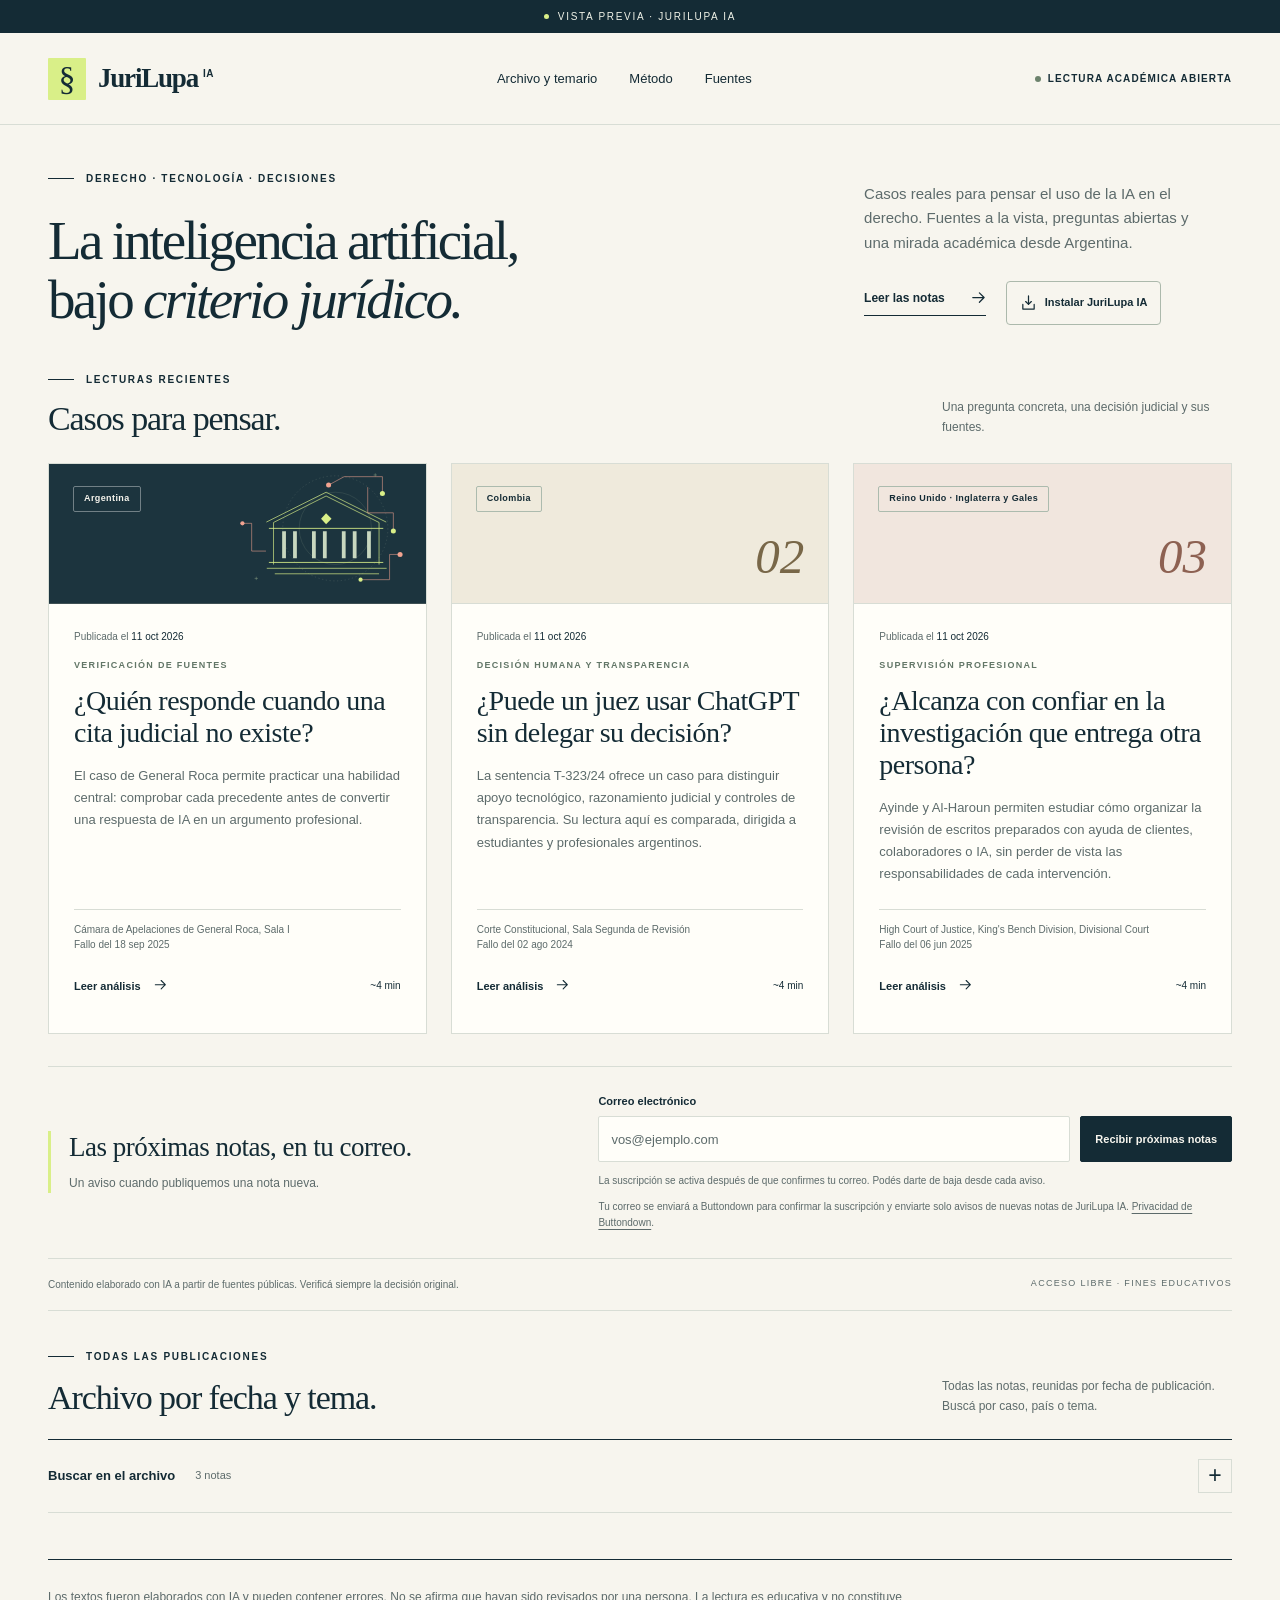
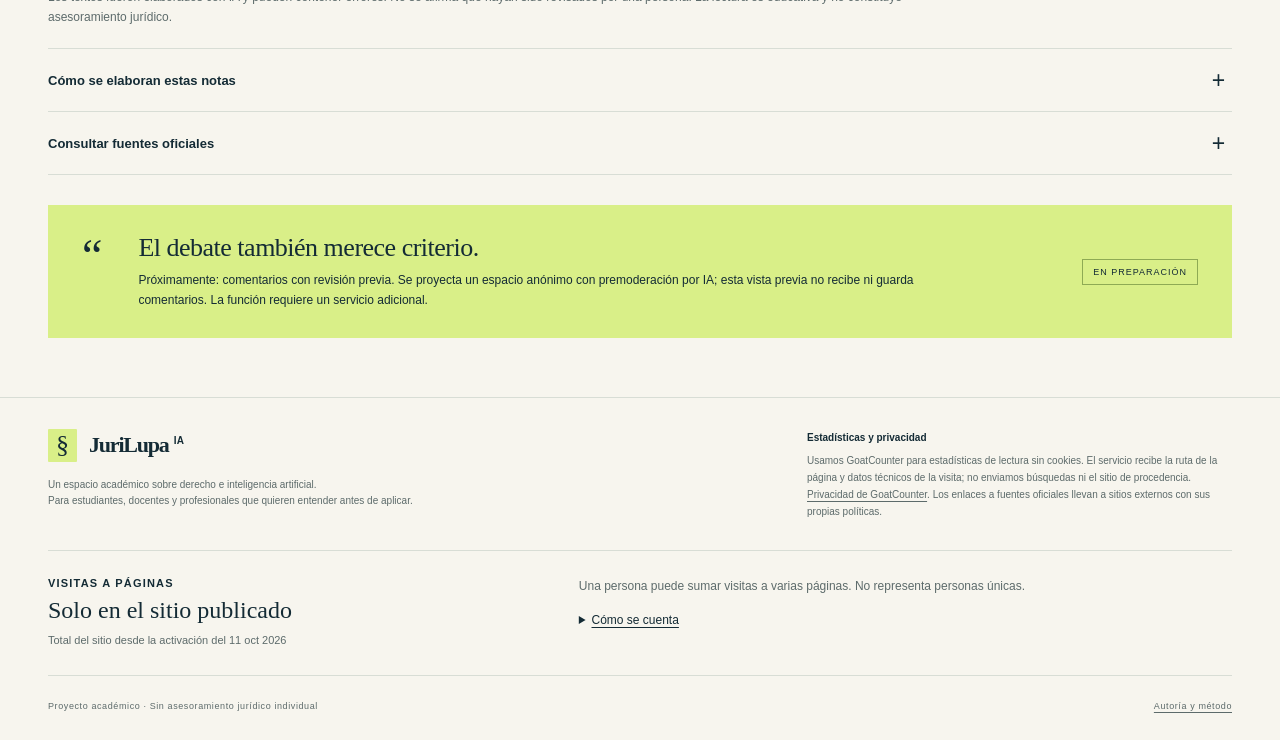
==== index.html @ 1e928bb7 "Publicar suscripción voluntaria a próximas notas" ====
<!doctype html><html lang="es-AR" data-mode="static" data-page-path="/jurilupa-ia/"><head><meta charset="utf-8"><meta name="viewport" content="width=device-width, initial-scale=1"><title>JuriLupa IA · Derecho e inteligencia artificial</title><meta name="description" content="Casos judiciales reales sobre inteligencia artificial, fuentes oficiales y análisis académico desde Argentina."><meta name="theme-color" content="#142b35"><meta name="color-scheme" content="only light"><meta name="referrer" content="no-referrer"><link rel="canonical" href="https://jurilupa-ia.github.io/jurilupa-ia/"><meta property="og:type" content="website"><meta property="og:title" content="JuriLupa IA · Derecho e inteligencia artificial"><meta property="og:description" content="Casos judiciales reales sobre inteligencia artificial, fuentes oficiales y análisis académico desde Argentina."><link rel="stylesheet" href="assets/styles.css"><link rel="manifest" href="manifest.webmanifest"><link rel="icon" href="assets/app-icon.svg" type="image/svg+xml"><link rel="apple-touch-icon" href="assets/apple-touch-icon.png"><meta name="apple-mobile-web-app-capable" content="yes"><meta name="mobile-web-app-capable" content="yes"><meta name="apple-mobile-web-app-title" content="JuriLupa IA"></head><body><a class="skip-link" href="#contenido">Saltar al contenido</a><div class="preview-banner"><span class="preview-dot"></span>Vista previa · JuriLupa IA</div><header class="site-header"><div class="wrap header-inner"><a class="brand" href="index.html" data-home="inicio" aria-label="JuriLupa IA, inicio"><span class="brand-mark" aria-hidden="true">§</span><span class="brand-name">JuriLupa<span>IA</span></span></a><nav class="main-nav" aria-label="Navegación principal"><a href="index.html#archivo" data-home="archivo">Archivo y temario</a><a href="index.html#metodo" data-home="metodo">Método</a><a class="desktop-nav" href="index.html#fuentes" data-home="fuentes">Fuentes</a></nav><div class="nav-note"><i></i>Lectura académica abierta</div></div></header><main id="home-view"><div class="wrap" id="inicio"><section class="hero" id="contenido"><div><div class="eyebrow">Derecho · Tecnología · Decisiones</div><h1>La inteligencia artificial,<br>bajo <em>criterio jurídico.</em></h1></div><div class="hero-description"><p>Casos reales para pensar el uso de la IA en el derecho. Fuentes a la vista, preguntas abiertas y una mirada académica desde Argentina.</p><div class="hero-actions"><a class="text-link" href="#lecturas" data-home="lecturas">Leer las notas <svg viewBox="0 0 18 18" fill="none" stroke="currentColor" stroke-width="1.3" stroke-linecap="round" stroke-linejoin="round" aria-hidden="true"><path d="M4 8h12m-5-5 5 5-5 5"/></svg></a><button class="install-button" type="button" data-install-control aria-controls="install-dialog" aria-haspopup="dialog" hidden><svg viewBox="0 0 18 18" fill="none" stroke="currentColor" stroke-width="1.3" stroke-linecap="round" stroke-linejoin="round" aria-hidden="true"><path d="M9 2v9m-3-3 3 3 3-3M3 11v5h12v-5"/></svg><span>Instalar JuriLupa IA</span></button></div></div></section><section class="latest-readings" id="lecturas" aria-labelledby="latest-title"><div class="section-heading"><div><div class="eyebrow">Lecturas recientes</div><h2 id="latest-title">Casos para pensar.</h2></div><p>Una pregunta concreta, una decisión judicial y sus fuentes.</p></div><div class="reading-grid"><article class="reading-card" data-published="2026-10-11" data-order="0" data-country="Argentina" data-topic="Verificación de fuentes"><div class="card-top illustrated"><span class="badge">Argentina</span><span class="card-illustration" aria-hidden="true"><svg class="art-svg" viewBox="0 0 440 330" fill="none" aria-hidden="true"><circle cx="241" cy="154" r="125" stroke="#586a67" stroke-dasharray="3 6"/><circle cx="241" cy="154" r="86" stroke="#697d72" stroke-width=".6"/><path d="M94 240V140l125-63 126 63v100" stroke="#d9ef88" stroke-width="1.6"/><path d="m77 139 142-71 143 71M78 249h285M97 262h248" stroke="#d9ef88" stroke-width="1.6"/><path d="M119 161v64m26-64v64m45-64v64m26-64v64m45-64v64m26-64v64m34-64v64" stroke="#c8d7bf" stroke-width="9"/><path d="M83 154h272M83 235h272" stroke="#d9ef88" stroke-width="2"/><path d="m225 51 37-20h91v40m-52 205h69v-60h25M76 208H42v-66H20m298-86v61h61v43" stroke="#f2a390" stroke-width="1.3"/><circle cx="225" cy="51" r="6" fill="#f2a390"/><circle cx="353" cy="71" r="6" fill="#d9ef88"/><circle cx="395" cy="216" r="6" fill="#f2a390"/><circle cx="301" cy="276" r="5" fill="#d9ef88"/><circle cx="20" cy="142" r="5" fill="#f2a390"/><circle cx="379" cy="160" r="6" fill="#d9ef88"/><path d="m207 131 12-13 13 13-13 13-12-13Z" fill="#d9ef88"/><path d="M332 27h8m-4-4v8M49 273h8m-4-4v8" stroke="#92a689"/></svg></span></div><div class="card-content"><p class="publication-date">Publicada el <time datetime="2026-10-11">11 oct 2026</time></p><p class="case-topic">Verificación de fuentes</p><h3><a href="articulos/citas-inexistentes-general-roca.html" data-article="citas-inexistentes-general-roca">¿Quién responde cuando una cita judicial no existe?</a></h3><p class="case-summary">El caso de General Roca permite practicar una habilidad central: comprobar cada precedente antes de convertir una respuesta de IA en un argumento profesional.</p><div class="case-court">Cámara de Apelaciones de General Roca, Sala I<br>Fallo del <time datetime="2025-09-18">18 sep 2025</time></div><div class="card-bottom"><a href="articulos/citas-inexistentes-general-roca.html" data-article="citas-inexistentes-general-roca" aria-label="Leer análisis: ¿Quién responde cuando una cita judicial no existe?">Leer análisis <svg viewBox="0 0 18 18" fill="none" stroke="currentColor" stroke-width="1.3" stroke-linecap="round" stroke-linejoin="round" aria-hidden="true"><path d="M4 8h12m-5-5 5 5-5 5"/></svg></a><span>~4 min</span></div></div></article><article class="reading-card" data-published="2026-10-11" data-order="1" data-country="Colombia" data-topic="Decisión humana y transparencia"><div class="card-top"><span class="badge">Colombia</span><span class="case-number" aria-hidden="true">02</span></div><div class="card-content"><p class="publication-date">Publicada el <time datetime="2026-10-11">11 oct 2026</time></p><p class="case-topic">Decisión humana y transparencia</p><h3><a href="articulos/chatgpt-razonamiento-judicial-t323.html" data-article="chatgpt-razonamiento-judicial-t323">¿Puede un juez usar ChatGPT sin delegar su decisión?</a></h3><p class="case-summary">La sentencia T-323/24 ofrece un caso para distinguir apoyo tecnológico, razonamiento judicial y controles de transparencia. Su lectura aquí es comparada, dirigida a estudiantes y profesionales argentinos.</p><div class="case-court">Corte Constitucional, Sala Segunda de Revisión<br>Fallo del <time datetime="2024-08-02">02 ago 2024</time></div><div class="card-bottom"><a href="articulos/chatgpt-razonamiento-judicial-t323.html" data-article="chatgpt-razonamiento-judicial-t323" aria-label="Leer análisis: ¿Puede un juez usar ChatGPT sin delegar su decisión?">Leer análisis <svg viewBox="0 0 18 18" fill="none" stroke="currentColor" stroke-width="1.3" stroke-linecap="round" stroke-linejoin="round" aria-hidden="true"><path d="M4 8h12m-5-5 5 5-5 5"/></svg></a><span>~4 min</span></div></div></article><article class="reading-card" data-published="2026-10-11" data-order="2" data-country="Reino Unido · Inglaterra y Gales" data-topic="Supervisión profesional"><div class="card-top"><span class="badge">Reino Unido · Inglaterra y Gales</span><span class="case-number" aria-hidden="true">03</span></div><div class="card-content"><p class="publication-date">Publicada el <time datetime="2026-10-11">11 oct 2026</time></p><p class="case-topic">Supervisión profesional</p><h3><a href="articulos/supervision-profesional-ayinde-al-haroun.html" data-article="supervision-profesional-ayinde-al-haroun">¿Alcanza con confiar en la investigación que entrega otra persona?</a></h3><p class="case-summary">Ayinde y Al-Haroun permiten estudiar cómo organizar la revisión de escritos preparados con ayuda de clientes, colaboradores o IA, sin perder de vista las responsabilidades de cada intervención.</p><div class="case-court">High Court of Justice, King&#x27;s Bench Division, Divisional Court<br>Fallo del <time datetime="2025-06-06">06 jun 2025</time></div><div class="card-bottom"><a href="articulos/supervision-profesional-ayinde-al-haroun.html" data-article="supervision-profesional-ayinde-al-haroun" aria-label="Leer análisis: ¿Alcanza con confiar en la investigación que entrega otra persona?">Leer análisis <svg viewBox="0 0 18 18" fill="none" stroke="currentColor" stroke-width="1.3" stroke-linecap="round" stroke-linejoin="round" aria-hidden="true"><path d="M4 8h12m-5-5 5 5-5 5"/></svg></a><span>~4 min</span></div></div></article></div></section><section class="subscription-note" id="novedades" aria-labelledby="subscription-title"><div class="subscription-copy"><h2 id="subscription-title">Las próximas notas, en tu correo.</h2><p>Un aviso cuando publiquemos una nota nueva.</p></div><div class="subscription-entry"><form action="https://buttondown.com/api/emails/embed-subscribe/jurilupaia" method="post" class="subscription-controls embeddable-buttondown-form" aria-labelledby="subscription-title"><div class="subscription-field"><label for="subscription-email">Correo electrónico</label><input id="subscription-email" type="email" name="email" inputmode="email" autocomplete="email" autocapitalize="none" spellcheck="false" placeholder="vos@ejemplo.com" aria-describedby="subscription-help subscription-privacy" required></div><button type="submit">Recibir próximas notas</button></form><p class="subscription-help" id="subscription-help">La suscripción se activa después de que confirmes tu correo. Podés darte de baja desde cada aviso.</p><p class="subscription-privacy" id="subscription-privacy">Tu correo se enviará a Buttondown para confirmar la suscripción y enviarte solo avisos de nuevas notas de JuriLupa IA. <a href="https://buttondown.com/legal/privacy" target="_blank" rel="noopener noreferrer">Privacidad de Buttondown</a>.</p></div></section><div class="editorial-line"><span>Contenido elaborado con IA a partir de fuentes públicas. Verificá siempre la decisión original.</span><span class="tiny-caps">Acceso libre · Fines educativos</span></div><section class="archive" id="archivo" aria-labelledby="archive-title"><div class="section-heading"><div><div class="eyebrow">Todas las publicaciones</div><h2 id="archive-title">Archivo por fecha y tema.</h2></div><p>Todas las notas, reunidas por fecha de publicación. Buscá por caso, país o tema.</p></div><details class="archive-disclosure" id="archive-disclosure"><summary><span class="archive-summary-label"><span class="when-closed">Buscar en el archivo</span><span class="when-open">Cerrar el archivo</span><span class="archive-summary-count">3 notas</span></span><span class="archive-toggle" aria-hidden="true">+</span></summary><div class="archive-content"><p class="archive-note">Las notas se agrupan por fecha de publicación. La fecha de cada fallo se indica por separado.</p><div class="search-tools" hidden><div class="search-panel"><svg viewBox="0 0 18 18" fill="none" stroke="currentColor" stroke-width="1.3" stroke-linecap="round" stroke-linejoin="round" aria-hidden="true"><path d="m13 13 4 4M14 8a6 6 0 1 1-12 0 6 6 0 0 1 12 0"/></svg><label class="sr-only" for="case-search">Buscar por caso, tribunal o concepto</label><input id="case-search" type="search" placeholder="Buscar por caso, tribunal o concepto…" autocomplete="off"><button id="clear-search" class="clear-search" type="button" aria-label="Borrar búsqueda" hidden>×</button></div><div class="filters"><div class="country-filters" role="group" aria-label="Filtrar por país"><button class="filter-button" data-country="all" type="button" aria-pressed="true">Todos</button><button class="filter-button" type="button" data-country="Argentina" aria-pressed="false">Argentina</button><button class="filter-button" type="button" data-country="Colombia" aria-pressed="false">Colombia</button><button class="filter-button" type="button" data-country="Reino Unido · Inglaterra y Gales" aria-pressed="false">Reino Unido</button></div><div class="archive-selects"><label class="topic-filter" for="topic-select">Tema<select id="topic-select"><option value="">Todos los temas</option><option value="Verificación de fuentes">Verificación de fuentes</option><option value="Decisión humana y transparencia">Decisión humana y transparencia</option><option value="Supervisión profesional">Supervisión profesional</option></select></label><label class="topic-filter" for="month-select">Publicadas en<select id="month-select"><option value="">Todos los meses</option><option value="2026-10">Octubre de 2026</option></select></label><label class="topic-filter" for="sort-select">Orden<select id="sort-select"><option value="desc">Más recientes primero</option><option value="asc">Más antiguas primero</option></select></label></div></div></div><noscript><p class="no-js-note">Los filtros necesitan JavaScript. Podés recorrer todas las notas por mes y abrirlas desde sus enlaces.</p></noscript><div class="archive-results"><p class="results-meta" id="results-count" role="status" aria-live="polite" aria-atomic="true">3 notas disponibles</p><button id="clear-filters" class="clear-filters" type="button" hidden>Quitar filtros</button></div><div id="archive-months"><section class="archive-month" id="archivo-2026-10" data-month="2026-10" aria-labelledby="month-2026-10"><div class="archive-month-heading"><h3 id="month-2026-10"><time datetime="2026-10">Octubre de 2026</time></h3><span class="month-count">3 notas</span></div><div class="article-grid"><article class="case-card" data-published="2026-10-11" data-order="0" data-country="Argentina" data-topic="Verificación de fuentes" data-search="¿Quién responde cuando una cita judicial no existe? Argentina Cámara de Apelaciones de General Roca, Sala I Verificación de fuentes El caso de General Roca permite practicar una habilidad central: comprobar cada precedente antes de convertir una respuesta de IA en un argumento profesional. En un litigio de consumo, la Cámara de General Roca detectó 26 precedentes inexistentes. Consideró probable, sin acreditarlo, el uso de IA. No aplicó sanción disciplinaria formal: formuló un llamado de atención, ofició al Colegio y excluyó honorarios por tareas inoficiosas. La enseñanza práctica es verificar existencia, contenido y pertinencia de cada cita. Ni la apariencia profesional del texto ni su origen tecnológico sustituyen ese control. En M.J.L. c/ Peugeot Citroën Argentina S.A. y otra, un litigio de consumo por un automóvil, la Sala I de General Roca detectó 26 precedentes inexistentes: seis en un escrito de una codemandada y veinte en presentaciones de la actora. El tribunal requirió sus fuentes. Consideró muy probable el uso de IA, sin tenerlo por acreditado. La cuestión relevante era la responsabilidad por presentar respaldo jurisprudencial que no podía verificarse. La Cámara destacó el deber profesional de cotejar las fuentes. Expresó que no aplicaría sanciones en esa instancia, pero formuló un severo llamado de atención y ordenó oficiar al Colegio de Abogados. Además, declaró inoficiosas las tareas de ambos letrados en la alzada y no les atribuyó honorarios por ellas. Conviene distinguir esta consecuencia económica de una sanción disciplinaria formal. El fallo tampoco demuestra que cualquier error de cita provenga de IA. Propuesta didáctica: imaginemos una ficha dividida en existencia, fidelidad y pertinencia. En la primera casilla guardamos la identificación y el documento original. En la segunda anotamos el pasaje preciso que respalda nuestra afirmación. En la tercera explicamos por qué esa regla puede trasladarse a los hechos que analizamos. Una marca positiva en una casilla no completa las demás. La existencia requiere encontrar la resolución, no solamente otra página que repita su nombre. La fidelidad exige leer alrededor del fragmento seleccionado: puede tratarse del argumento de una parte, de una postura rechazada o de un voto minoritario. La pertinencia pide comparar hechos, normas, competencia y alcance. Este método también sirve cuando la referencia llegó por correo, una clase o una base de apuntes. 1. Separá investigación y redacción. Prepará primero una lista de proposiciones que necesitás sostener. Por ejemplo: qué requisito legal está discutido, qué hecho lo acredita y qué consecuencia pretendés. Buscá materiales para esas preguntas; evitá acumular citas que solo aporten apariencia de autoridad. 2. Abrí cada fuente primaria. Registrá tribunal, sala, fecha, expediente y dirección de consulta. Conservá una copia cuando sea posible y esté permitido. Si el enlace está caído, buscá otra publicación institucional o solicitá acceso por una vía apropiada. Una búsqueda fallida no prueba por sí sola la inexistencia, pero deja la referencia pendiente. 3. Redactá una ficha breve con tus propias palabras. Identificá hechos relevantes, cuestión, decisión y razón decisiva. Después agregá el fragmento que realmente vas a utilizar, indicando su ubicación. Cuando uses comillas, compará palabra por palabra con el original y señalá cualquier omisión que pueda alterar el sentido. 4. Controlá el argumento completo. Preguntate qué cambia si retirás esa cita. Si la conclusión queda sin apoyo, necesitás más investigación. Si la regla sigue sostenida por otras fuentes verificadas, simplificá. Antes de firmar, revisá también nombres, fechas, normas y referencias cruzadas incorporadas durante las sucesivas versiones. 5. Dejá constancia del control. Una carpeta compartida y una lista sencilla pueden ser suficientes: afirmación, fuente, pasaje, persona que revisa y fecha. El objetivo es que otra persona pueda reconstruir el recorrido sin repetir toda la búsqueda. Reservá tiempo para esta tarea desde el comienzo, especialmente cuando exista un vencimiento cercano. Supuesto ficticio: recibís un borrador con tres fallos. El primero existe y sostiene la regla invocada; el segundo existe, pero resuelve otra cuestión; el tercero solo aparece en la respuesta de un chatbot. Tenés veinte minutos para preparar una devolución. Clasificá cada referencia y escribí qué comprobación falta. Respuesta orientativa: conservá provisionalmente el primero, justificando su pertinencia; reemplazá o reformulá el segundo después de leerlo; retirá del borrador final el tercero mientras no pueda corroborarse. Pedirle al mismo chatbot que confirme su respuesta no cierra la verificación. Fuente primaria: sentencia del 18 de septiembre de 2025, expediente RO-12819-C-0000, considerandos VIII y IX y parte resolutiva, publicada en PUMA del Poder Judicial de Río Negro. Este comentario estudia ese pronunciamiento; no informa sobre eventuales actuaciones posteriores. Texto elaborado con inteligencia artificial para un prototipo educativo de JuriLupa IA. No se afirma revisión humana. Las propuestas de trabajo y el ejercicio son elaboración didáctica, no instrucciones del tribunal. Antes de utilizarlo profesionalmente, revisá las fuentes y el derecho aplicable. No constituye asesoramiento jurídico."><div class="card-top"><span class="badge">Argentina</span><span class="case-number" aria-hidden="true">01</span></div><div class="card-content"><p class="publication-date">Publicada el <time datetime="2026-10-11">11 oct 2026</time></p><p class="case-topic">Verificación de fuentes</p><h4><a href="articulos/citas-inexistentes-general-roca.html" data-article="citas-inexistentes-general-roca">¿Quién responde cuando una cita judicial no existe?</a></h4><p class="case-summary">El caso de General Roca permite practicar una habilidad central: comprobar cada precedente antes de convertir una respuesta de IA en un argumento profesional.</p><div class="case-court">Cámara de Apelaciones de General Roca, Sala I<br>Fallo del <time datetime="2025-09-18">18 sep 2025</time></div><div class="card-bottom"><a href="articulos/citas-inexistentes-general-roca.html" data-article="citas-inexistentes-general-roca" aria-label="Leer análisis: ¿Quién responde cuando una cita judicial no existe?">Leer análisis <svg viewBox="0 0 18 18" fill="none" stroke="currentColor" stroke-width="1.3" stroke-linecap="round" stroke-linejoin="round" aria-hidden="true"><path d="M4 8h12m-5-5 5 5-5 5"/></svg></a><span>~4 min</span></div></div></article><article class="case-card" data-published="2026-10-11" data-order="1" data-country="Colombia" data-topic="Decisión humana y transparencia" data-search="¿Puede un juez usar ChatGPT sin delegar su decisión? Colombia Corte Constitucional, Sala Segunda de Revisión Decisión humana y transparencia La sentencia T-323/24 ofrece un caso para distinguir apoyo tecnológico, razonamiento judicial y controles de transparencia. Su lectura aquí es comparada, dirigida a estudiantes y profesionales argentinos. La Corte Constitucional colombiana examinó una sentencia que incorporaba respuestas de ChatGPT. No encontró sustitución del razonamiento humano: el juez había analizado y decidido previamente, sin cargar datos personales o sensibles del caso. Señaló, sin embargo, déficits de transparencia y responsabilidad y fijó pautas de uso. La lección es delimitar y documentar la asistencia. La T-323/24 no habilita cualquier uso ni vincula directamente a los tribunales argentinos. En una tutela sobre acceso a servicios de salud, un juez colombiano incorporó preguntas y respuestas de ChatGPT en su sentencia. La Corte Constitucional examinó si ese uso afectaba el debido proceso y la garantía del juez natural. Constató que el funcionario había desarrollado antes el análisis jurídico y adoptado la decisión, y que no ingresó datos personales o sensibles del caso en la herramienta. La T-323/24 no encontró sustitución del razonamiento humano ni invalidez por ese uso de IA. Sin embargo, advirtió cumplimiento incompleto de transparencia y responsabilidad. Estableció pautas de control humano, verificación y privacidad, y ordenó elaborar lineamientos y capacitar. La validez de aquella decisión no equivale a aprobar cualquier utilización futura. Se trata de jurisprudencia colombiana: no es una regla directamente vinculante para los tribunales argentinos. Propuesta didáctica: clasificá las tareas antes de valorar la herramienta. Una actividad editorial puede consistir en detectar repeticiones o proponer títulos. Una actividad de investigación puede sugerir términos de búsqueda. Una actividad decisoria comprende seleccionar los hechos relevantes, valorar argumentos y justificar una solución. La etiqueta comercial del producto explica poco si no conocemos la tarea concreta. Para una clase o una oficina, resulta útil comparar dos versiones de un mismo documento. ¿Qué afirmaciones estaban presentes antes de la asistencia? ¿Cuáles fueron agregadas? ¿Cambió el grado de certeza? ¿Una posibilidad se volvió una conclusión? Esta comparación permite descubrir alteraciones sustantivas ocultas bajo una mejora de estilo. Una frase más clara también puede ser menos exacta. 1. Definí la tarea por escrito. Indicá el resultado esperado y qué partes quedan fuera. Un encargo acotado sería señalar términos ambiguos en un texto previamente preparado. Un encargo abierto, como resolver todo el expediente, dificulta saber qué razonamiento pertenece a la persona y qué apareció por sugerencia del sistema. La delimitación permite evaluar el resultado contra un objetivo concreto. 2. Prepará una versión segura del material. Trabajá, cuando alcance, con ejemplos ficticios o fragmentos públicos. Revisá nombres, identificadores, detalles de salud y combinaciones que puedan individualizar a alguien. Cambiar un nombre no garantiza anonimato. Antes de cargar documentación real, evaluá autorizaciones, confidencialidad, condiciones del servicio y reglas institucionales aplicables; si falta claridad, suspendé esa carga. 3. Conservá el razonamiento propio. Elaborá un esquema con problema, hechos, fuentes, alternativas y conclusión provisional. Después compará cualquier sugerencia con ese esquema. Una contradicción puede ser valiosa como pregunta de investigación, pero requiere comprobación independiente. No la resuelvas por la seguridad con la que la herramienta formula su respuesta. 4. Revisá cada cambio sustantivo. Confirmá que una simplificación no haya suprimido una excepción, confundido una carga procesal o convertido una inferencia en hecho probado. Marcá las propuestas aceptadas y las rechazadas. Cuando aparezca una fuente nueva, localizá su texto original antes de utilizarla como respaldo del argumento. 5. Diseñá una constancia comprensible. Para un ejercicio académico, registrá herramienta, fecha, propósito, tipo de datos y controles realizados. Explicá qué partes recibieron asistencia. En una actuación profesional, adaptá esa documentación a las exigencias y canales correspondientes, sin incorporar conversaciones completas si exponen información reservada. Transparencia y prudencia informativa deben pensarse juntas. Supuesto ficticio: tu borrador dice que un documento podría respaldar una hipótesis si se confirma su autenticidad. Una herramienta lo reescribe afirmando que el documento demuestra esa hipótesis. ¿Es una mejora editorial? Identificá las dos modificaciones y prepará una devolución de tres líneas. Respuesta orientativa: desapareció la condición de autenticidad y aumentó el grado de certeza. Restaurá ambas precisiones. Luego explicá qué verificación permitiría, eventualmente, modificar la conclusión. Para comparar trabajos en clase, pedí que cada grupo justifique el cambio con el material disponible, sin acudir a la supuesta autoridad del sistema. Fuente primaria: Corte Constitucional de Colombia, sentencia T-323/24, 2 de agosto de 2024; fundamentos 347 a 376 y resolutivos cuarto a sexto, en la Relatoría oficial. La actividad propuesta es una lectura comparada, no una descripción de la regulación argentina vigente. Texto elaborado con inteligencia artificial para un prototipo educativo de JuriLupa IA. No se afirma revisión humana. Las propuestas de trabajo y el ejercicio son elaboración didáctica, no instrucciones del tribunal. Antes de utilizarlo profesionalmente, revisá las fuentes y el derecho aplicable. No constituye asesoramiento jurídico."><div class="card-top"><span class="badge">Colombia</span><span class="case-number" aria-hidden="true">02</span></div><div class="card-content"><p class="publication-date">Publicada el <time datetime="2026-10-11">11 oct 2026</time></p><p class="case-topic">Decisión humana y transparencia</p><h4><a href="articulos/chatgpt-razonamiento-judicial-t323.html" data-article="chatgpt-razonamiento-judicial-t323">¿Puede un juez usar ChatGPT sin delegar su decisión?</a></h4><p class="case-summary">La sentencia T-323/24 ofrece un caso para distinguir apoyo tecnológico, razonamiento judicial y controles de transparencia. Su lectura aquí es comparada, dirigida a estudiantes y profesionales argentinos.</p><div class="case-court">Corte Constitucional, Sala Segunda de Revisión<br>Fallo del <time datetime="2024-08-02">02 ago 2024</time></div><div class="card-bottom"><a href="articulos/chatgpt-razonamiento-judicial-t323.html" data-article="chatgpt-razonamiento-judicial-t323" aria-label="Leer análisis: ¿Puede un juez usar ChatGPT sin delegar su decisión?">Leer análisis <svg viewBox="0 0 18 18" fill="none" stroke="currentColor" stroke-width="1.3" stroke-linecap="round" stroke-linejoin="round" aria-hidden="true"><path d="M4 8h12m-5-5 5 5-5 5"/></svg></a><span>~4 min</span></div></div></article><article class="case-card" data-published="2026-10-11" data-order="2" data-country="Reino Unido · Inglaterra y Gales" data-topic="Supervisión profesional" data-search="¿Alcanza con confiar en la investigación que entrega otra persona? Reino Unido · Inglaterra y Gales High Court of Justice, King&#x27;s Bench Division, Divisional Court Supervisión profesional Ayinde y Al-Haroun permiten estudiar cómo organizar la revisión de escritos preparados con ayuda de clientes, colaboradores o IA, sin perder de vista las responsabilidades de cada intervención. La High Court examinó dos asuntos con citas judiciales falsas y dispuso derivaciones profesionales, sin condenar por contempt. En Ayinde consideró alcanzado el umbral para iniciar ese procedimiento, pero no lo inició; en Al-Haroun no lo consideró satisfecho respecto del solicitor. La lección práctica es verificar también la investigación recibida de clientes o colaboradores. Estas consecuencias pertenecen a Inglaterra y Gales y no se trasladan automáticamente a Argentina. La High Court examinó conjuntamente dos asuntos con citas judiciales falsas. En Al-Haroun, parte del material provenía de investigación del cliente. En Ayinde, la explicación del origen de las referencias fue controvertida. El problema era cómo habían llegado esos materiales al tribunal y qué responsabilidad correspondía a los profesionales que intervinieron. La sentencia analizó la falta de comprobación y la supervisión del trabajo. El pronunciamiento del 6 de junio de 2025 dispuso derivaciones a organismos profesionales. No condenó por contempt of court. En Ayinde consideró alcanzado el umbral para iniciar ese procedimiento, pero decidió no hacerlo; en Al-Haroun no lo consideró satisfecho respecto del solicitor. Destacó que confiar en la investigación del cliente no releva al profesional de verificarla. Estas respuestas pertenecen al derecho de Inglaterra y Gales y no se trasladan automáticamente a Argentina. Propuesta didáctica: imaginemos que una persona corrige estilo, otra revisa estrategia y una tercera firma. Si todas creen que alguien más controló las citas, el documento puede circular sin esa comprobación. Decir que un texto fue revisado no explica qué se revisó. Conviene nombrar la tarea: fidelidad de transcripciones, vigencia normativa, consistencia fáctica o adecuación del pedido. También ayuda separar confianza interpersonal y evidencia documental. Un colaborador responsable puede recibir información defectuosa; un cliente puede aportar una pista útil que requiera investigación adicional. Pedir el documento original y su pasaje relevante permite trabajar mejor con ambos. La procedencia de una sugerencia orienta las preguntas, pero no reemplaza el examen de su contenido. 1. Recibí el material con contexto. Preguntá qué problema pretende resolver, de dónde provienen las referencias y qué verificaciones se hicieron. Identificá si contiene transcripciones, resúmenes propios o texto generado. La respuesta sirve para organizar la revisión; no debe usarse como un certificado automático de exactitud ni como una acusación anticipada. 2. Asigná un responsable por control. Para cada afirmación jurídica relevante, alguien debe abrir la fuente, ubicar el pasaje y explicar su relación con el argumento. La persona que revisa estrategia puede ser otra, pero necesita ver el estado de esas comprobaciones. Una lista breve evita que las tareas menos visibles queden entre dos roles. 3. Separá pendientes y verificados. Conservá las referencias aún no corroboradas en un espacio de investigación, fuera del texto listo para presentar. Si faltan documentos, buscá acceso o reformulá el argumento con materiales comprobables. No completes de memoria fechas, salas o números de expediente para que la referencia parezca terminada. 4. Hacé un control final sobre la versión real. La copia revisada y la que se envía pueden ser distintas. Compará los cambios posteriores y verificá que no reaparezcan fragmentos descartados. Es útil guardar una versión cerrada junto con su lista de fuentes, dejando claro qué modificaciones exigirían una nueva revisión. 5. Si aparece un error, evaluá todo su alcance. Identificá qué afirmaciones dependen de él y qué otros textos reutilizan el mismo material. Prepará una explicación precisa y una propuesta de corrección para quien deba decidir los pasos procesales. Evitá sustituir rápidamente una cita por otra solo porque conduce a una conclusión parecida: también debe comprobarse. Supuesto ficticio: una estudiante prepara un borrador, un cliente agrega dos precedentes y una abogada lo revisa antes de un vencimiento. Diseñá una lista de cinco casillas que permita decidir si está listo. No alcanza con escribir quién redactó o quién leyó. Respuesta orientativa: verificá identificación de cada fuente, lectura del pasaje pertinente, correspondencia con los hechos, control de la versión final y registro de pendientes. Después indicá quién puede resolver cada duda. Si una fuente importante sigue sin corroborarse, explicitá qué parte del argumento deberá retirarse, sustituirse o investigarse antes de la presentación. Fuente primaria: Ayinde v London Borough of Haringey y Al-Haroun v Qatar National Bank, [2025] EWHC 1383 (Admin), 6 de junio de 2025, especialmente párrafos 63 a 82, PDF oficial de Judiciary UK. No se informa aquí sobre decisiones disciplinarias posteriores. Texto elaborado con inteligencia artificial para un prototipo educativo de JuriLupa IA. No se afirma revisión humana. Las propuestas de trabajo y el ejercicio son elaboración didáctica, no instrucciones del tribunal. Antes de utilizarlo profesionalmente, revisá las fuentes y el derecho aplicable. No constituye asesoramiento jurídico."><div class="card-top"><span class="badge">Reino Unido · Inglaterra y Gales</span><span class="case-number" aria-hidden="true">03</span></div><div class="card-content"><p class="publication-date">Publicada el <time datetime="2026-10-11">11 oct 2026</time></p><p class="case-topic">Supervisión profesional</p><h4><a href="articulos/supervision-profesional-ayinde-al-haroun.html" data-article="supervision-profesional-ayinde-al-haroun">¿Alcanza con confiar en la investigación que entrega otra persona?</a></h4><p class="case-summary">Ayinde y Al-Haroun permiten estudiar cómo organizar la revisión de escritos preparados con ayuda de clientes, colaboradores o IA, sin perder de vista las responsabilidades de cada intervención.</p><div class="case-court">High Court of Justice, King&#x27;s Bench Division, Divisional Court<br>Fallo del <time datetime="2025-06-06">06 jun 2025</time></div><div class="card-bottom"><a href="articulos/supervision-profesional-ayinde-al-haroun.html" data-article="supervision-profesional-ayinde-al-haroun" aria-label="Leer análisis: ¿Alcanza con confiar en la investigación que entrega otra persona?">Leer análisis <svg viewBox="0 0 18 18" fill="none" stroke="currentColor" stroke-width="1.3" stroke-linecap="round" stroke-linejoin="round" aria-hidden="true"><path d="M4 8h12m-5-5 5 5-5 5"/></svg></a><span>~4 min</span></div></div></article></div></section></div><div class="empty-state" id="empty-results" hidden><h3>No encontramos esa lectura.</h3><p>Probá con otro concepto o quitá algún filtro.</p><button id="reset-filters" class="outline-button" type="button">Ver todas las notas <svg viewBox="0 0 18 18" fill="none" stroke="currentColor" stroke-width="1.3" stroke-linecap="round" stroke-linejoin="round" aria-hidden="true"><path d="M4 8h12m-5-5 5 5-5 5"/></svg></button></div></div></details></section><section class="method method-compact" id="metodo" aria-labelledby="method-title"><p class="method-notice">Los textos fueron elaborados con IA y pueden contener errores. No se afirma que hayan sido revisados por una persona. La lectura es educativa y no constituye asesoramiento jurídico.</p><details class="reference-disclosure" id="method-disclosure"><summary><span id="method-title">Cómo se elaboran estas notas</span><span class="reference-toggle" aria-hidden="true">+</span></summary><div class="reference-content"><p class="method-intro">La IA puede ayudar a estudiar una decisión. La comprensión jurídica exige volver a los hechos, al texto y a la jurisdicción.</p><div class="method-steps"><div class="method-step"><h3>La fuente, siempre a mano</h3><p>Cada análisis enlaza la decisión oficial. Se distinguen los hechos del caso, el criterio del tribunal y los ejercicios didácticos, que son ficticios.</p></div><div class="method-step"><h3>Comparar sin trasladar reglas</h3><p>Los casos extranjeros son referencias académicas. No se presentan como derecho aplicable en Argentina ni reemplazan el análisis de las normas locales.</p></div></div></div></details></section><section class="source-section source-compact" id="fuentes" aria-labelledby="sources-title"><details class="reference-disclosure" id="sources-disclosure"><summary><span id="sources-title">Consultar fuentes oficiales</span><span class="reference-toggle" aria-hidden="true">+</span></summary><div class="reference-content"><p class="source-intro">Accedé directamente a las sentencias, sin pasar por las notas.</p><div class="source-list"><a class="source-link" href="https://puma.jusrionegro.gov.ar/expjud/busqueda-publica/view/d357455b-2373-4d2a-afe3-a9a435ffa56f" target="_blank" rel="noopener noreferrer"><span><span class="source-label">Leer la sentencia oficial en PUMA</span><small>Argentina · 18 sep 2025</small></span><svg viewBox="0 0 18 18" fill="none" stroke="currentColor" stroke-width="1.3" stroke-linecap="round" stroke-linejoin="round" aria-hidden="true"><path d="M6 3h9v9M15 3 3 15"/></svg></a><a class="source-link" href="https://www.corteconstitucional.gov.co/relatoria/2024/T-323-24.htm" target="_blank" rel="noopener noreferrer"><span><span class="source-label">Leer T-323/24 en la Relatoría oficial</span><small>Colombia · 02 ago 2024</small></span><svg viewBox="0 0 18 18" fill="none" stroke="currentColor" stroke-width="1.3" stroke-linecap="round" stroke-linejoin="round" aria-hidden="true"><path d="M6 3h9v9M15 3 3 15"/></svg></a><a class="source-link" href="https://www.judiciary.uk/wp-content/uploads/2025/06/Ayinde-v-London-Borough-of-Haringey-and-Al-Haroun-v-Qatar-National-Bank.pdf" target="_blank" rel="noopener noreferrer"><span><span class="source-label">Leer la sentencia oficial de la High Court</span><small>Reino Unido · Inglaterra y Gales · 06 jun 2025</small></span><svg viewBox="0 0 18 18" fill="none" stroke="currentColor" stroke-width="1.3" stroke-linecap="round" stroke-linejoin="round" aria-hidden="true"><path d="M6 3h9v9M15 3 3 15"/></svg></a></div></div></details></section><section class="community" aria-labelledby="community-title"><span class="community-symbol" aria-hidden="true">“</span><div class="community-copy"><h2 id="community-title">El debate también merece criterio.</h2><p>Próximamente: comentarios con revisión previa. Se proyecta un espacio anónimo con premoderación por IA; esta vista previa no recibe ni guarda comentarios. La función requiere un servicio adicional.</p></div><span class="soon-tag">En preparación</span></section></div></main><footer class="site-footer"><div class="wrap"><div class="footer-top"><div><a class="brand" href="index.html" data-home="inicio" aria-label="JuriLupa IA, inicio"><span class="brand-mark" aria-hidden="true">§</span><span class="brand-name">JuriLupa<span>IA</span></span></a><p class="footer-description">Un espacio académico sobre derecho e inteligencia artificial.<br>Para estudiantes, docentes y profesionales que quieren entender antes de aplicar.</p></div><p class="privacy" id="privacidad"><strong>Estadísticas y privacidad</strong>Usamos GoatCounter para estadísticas de lectura sin cookies. El servicio recibe la ruta de la página y datos técnicos de la visita; no enviamos búsquedas ni el sitio de procedencia. <a href="https://www.goatcounter.com/help/privacy" target="_blank" rel="noopener noreferrer">Privacidad de GoatCounter</a>. Los enlaces a fuentes oficiales llevan a sitios externos con sus propias políticas.</p></div><section class="visit-counter" aria-labelledby="visit-counter-label"><div class="visit-counter-heading"><span class="visit-counter-label" id="visit-counter-label">Visitas a páginas</span><span class="visit-counter-value" id="visit-count" role="status" aria-live="polite" aria-atomic="true" aria-describedby="visit-counter-label">No disponible</span><span class="visit-counter-since">Total del sitio desde la activación del <time datetime="2026-10-11">11 oct 2026</time></span></div><div class="visit-counter-explanation"><p>Una persona puede sumar visitas a varias páginas. No representa personas únicas.</p><details><summary>Cómo se cuenta</summary><p>Con la configuración predeterminada de sesiones, GoatCounter agrupa las visitas repetidas a una misma página durante hasta 8 horas. El total puede tardar hasta 4 horas en actualizarse. No incluye tráfico anterior a la activación ni todas las visitas: los bloqueadores, JavaScript desactivado y las direcciones con parámetros pueden impedir el registro. Si el contador no responde, mostramos «No disponible».</p></details></div></section><div class="footer-install"></div><div class="footer-bottom"><span>Proyecto académico · Sin asesoramiento jurídico individual</span><a href="index.html#metodo" data-home="metodo">Autoría y método</a></div></div></footer><dialog class="install-dialog" id="install-dialog" aria-labelledby="install-title" aria-describedby="install-description" closedby="any"><div class="install-panel"><button class="install-close" type="button" aria-label="Cerrar instrucciones de instalación" autofocus>×</button><img class="install-app-icon" src="assets/app-icon.svg" width="56" height="56" alt=""><p class="install-eyebrow">Siempre a mano</p><h2 id="install-title">JuriLupa IA, en tu inicio.</h2><p id="install-description">Agregá el sitio a tu pantalla de inicio. Necesitás conexión a internet para consultar las notas y sus fuentes.</p><p class="install-status" id="install-status" role="status" aria-live="polite" hidden></p><button class="install-native" id="install-native" type="button" hidden>Continuar con el navegador <svg viewBox="0 0 18 18" fill="none" stroke="currentColor" stroke-width="1.3" stroke-linecap="round" stroke-linejoin="round" aria-hidden="true"><path d="M4 8h12m-5-5 5 5-5 5"/></svg></button><p class="install-inapp-note">Si abriste el enlace dentro de otra app, usá su menú para abrirlo en tu navegador habitual. Si esa opción no aparece, copiá la dirección y abrila en Safari o Chrome.</p><div class="install-guides"><details data-install-guide="ios"><summary>iPhone o iPad · Safari</summary><ol><li>Abrí la portada de JuriLupa IA en Safari.</li><li>Tocá Compartir, directamente o dentro del menú de la página.</li><li>Elegí «Añadir a pantalla de inicio» o «Agregar a inicio». Si aparece «Abrir como app web», dejalo activado y confirmá con «Añadir» o «Agregar».</li></ol></details><details data-install-guide="android"><summary>Android · Chrome</summary><ol><li>Abrí la portada en Chrome y tocá el menú de tres puntos.</li><li>Elegí «Instalar y crear acceso directo» y luego «Instalar», si está disponible. En otras versiones puede aparecer «Añadir a pantalla de inicio».</li><li>Seguí la confirmación del navegador. Si solo ofrece crear un acceso directo, este abrirá el sitio en el navegador.</li></ol></details><details data-install-guide="samsung"><summary>Samsung Internet</summary><p>En el menú del navegador, buscá la opción para añadir la página a la pantalla de inicio. Según la versión, puede aparecer dentro de «Añadir página a» o como un símbolo + en la barra de direcciones. Confirmá los pasos que te muestre.</p></details><details data-install-guide="desktop"><summary>Computadora u otro navegador</summary><p>Buscá «Instalar» en la barra de direcciones o en el menú del navegador. Si no ofrece esa opción, podés guardar el sitio en tus favoritos.</p></details></div><p class="install-footnote">Las opciones y los nombres varían según el navegador y su versión. La instalación se confirma en el navegador.</p></div></dialog><div class="reading-progress" id="reading-progress" aria-hidden="true"></div><div class="toast" id="toast" role="status" aria-live="polite" hidden></div><script src="assets/site.js" defer></script><script src="assets/install.js" defer></script></body></html>
---- assets/styles.css ----
:root{color-scheme:only light;--paper:#f7f5ee;--white:#fffef9;--ink:#142b35;--muted:#5d6b6b;--line:#d8ddd5;--lime:#d9ef88;--coral:#f2a390;--pale:#e8eee8;--serif:Georgia,'Times New Roman',serif;--sans:Arial,Helvetica,sans-serif;--max:1240px}*{box-sizing:border-box}html{scroll-behavior:smooth;scroll-padding-top:100px}body{margin:0;background:var(--paper);color:var(--ink);font-family:var(--sans);-webkit-font-smoothing:antialiased}button,input,select,textarea{font:inherit}button,a,input,select,textarea{-webkit-tap-highlight-color:transparent}button,a{touch-action:manipulation}a{color:inherit;text-decoration:none}button{cursor:pointer}svg{display:block}button svg,a svg{pointer-events:none}p{line-height:1.65}::selection{background:var(--lime);color:var(--ink)}:focus-visible{outline:3px solid #8b543d;outline-offset:5px}button:disabled{cursor:default}[hidden]{display:none!important}.wrap{width:min(var(--max),calc(100% - 96px));margin-inline:auto}.skip-link{position:fixed;top:8px;left:8px;padding:12px 18px;z-index:100;background:var(--ink);color:white;transform:translateY(-160%)}.skip-link:focus{transform:none}.preview-banner{min-height:33px;background:var(--ink);color:#f0f3e8;font-size:10px;letter-spacing:1.7px;display:flex;align-items:center;justify-content:center;gap:9px;text-transform:uppercase}.preview-dot{width:5px;height:5px;background:var(--lime);border-radius:50%}.site-header{border-bottom:1px solid var(--line);background:var(--paper);position:relative;z-index:10}.header-inner{height:91px;display:flex;align-items:center;justify-content:space-between;gap:24px}.brand{display:inline-flex;align-items:center;gap:12px;white-space:nowrap}.brand-mark{width:38px;height:42px;display:grid;place-items:center;background:var(--lime);font-family:var(--serif);font-size:34px;line-height:1;border-radius:1px}.brand-name{font-family:var(--serif);font-weight:700;font-size:27px;letter-spacing:-1.2px}.brand-name span{font-family:var(--sans);font-size:10px;letter-spacing:.4px;display:inline-block;vertical-align:super;margin-left:5px;font-weight:700}.main-nav{display:flex;align-items:center;gap:32px;font-size:13px}.main-nav a{padding:9px 0}.main-nav a:hover{text-decoration:underline;text-underline-offset:6px}.nav-note{display:flex;gap:7px;align-items:center;font-size:10px;font-weight:700;letter-spacing:1.1px;text-transform:uppercase}.nav-note i{height:6px;width:6px;background:#6c826c;border-radius:50%}.hero{display:grid;grid-template-columns:1.45fr .7fr;gap:70px;padding-block:70px 62px;align-items:end}.eyebrow{font-size:10px;line-height:1.5;letter-spacing:1.7px;font-weight:700;text-transform:uppercase;display:flex;gap:12px;align-items:center}.eyebrow:before{content:'';width:26px;height:1px;background:currentColor}.hero h1{font-family:var(--serif);font-size:clamp(44px,4.9vw,68px);font-weight:400;line-height:1.08;letter-spacing:-2.7px;margin:25px 0 0}.hero h1 em{font-weight:400;font-style:italic;position:relative}.hero-description{max-width:330px;padding-bottom:5px}.hero-description p{font-size:15px;margin:0 0 25px;color:var(--muted)}.text-link{font-size:12px;display:inline-flex;align-items:center;gap:24px;font-weight:700;border-bottom:1px solid var(--ink);padding-bottom:8px}.text-link svg{width:17px;height:17px}.featured{background:var(--ink);color:var(--paper);position:relative;overflow:hidden;display:grid;grid-template-columns:1.2fr 1fr;min-height:365px}.featured-content{padding:37px 44px 39px;position:relative;z-index:1;display:flex;flex-direction:column;align-items:flex-start}.featured-top{display:flex;align-items:center;gap:17px;margin-bottom:28px}.badge{font-size:10px;letter-spacing:.4px;font-weight:700;display:inline-flex;align-items:center;border:1px solid var(--line);padding:7px 10px;border-radius:2px;line-height:1.1}.badge.light{border-color:#718086;color:#f2f6e9}.featured-label{font-size:9px;letter-spacing:1.8px;font-weight:700;text-transform:uppercase;color:#c7d3cc}.featured h2{font-family:var(--serif);font-weight:400;font-size:clamp(28px,3.3vw,43px);line-height:1.12;letter-spacing:-.9px;max-width:560px;margin:0 0 16px}.featured p{color:#d2dacf;font-size:13px;margin:0 0 27px;max-width:440px;line-height:1.6}.featured-bottom{display:flex;width:100%;align-items:center;justify-content:space-between;gap:18px;margin-top:auto}.featured-read{display:inline-flex;gap:16px;align-items:center;background:var(--lime);color:var(--ink);padding:13px 18px;font-size:11px;font-weight:700}.featured-read:hover{background:#e9f9b6}.featured-read svg{width:16px;height:16px}.read-time{font-size:10px;letter-spacing:.3px;white-space:nowrap}.featured-art{position:relative;display:flex;align-items:center;justify-content:center;overflow:hidden;isolation:isolate;background:#1c343e;border-left:1px solid #3e5054}.featured-art:before{content:'';position:absolute;inset:0;opacity:.3;background-image:linear-gradient(#58706f 1px,transparent 1px),linear-gradient(90deg,#58706f 1px,transparent 1px);background-size:40px 40px;mask-image:linear-gradient(120deg,black,transparent)}.art-svg{position:relative;width:88%;height:auto;max-height:340px}.art-caption{position:absolute;left:27px;bottom:18px;font-size:8px;text-transform:uppercase;letter-spacing:2px;color:#a5b7b4}.editorial-line{display:flex;align-items:center;justify-content:space-between;gap:24px;padding-block:18px;border-bottom:1px solid var(--line);color:var(--muted);font-size:10px;line-height:1.5}.editorial-line .tiny-caps{text-transform:uppercase;letter-spacing:1.3px;font-size:9px;flex-shrink:0}.archive{padding-block:70px 76px}.section-heading{display:flex;align-items:end;justify-content:space-between;gap:28px;margin-bottom:28px}.section-heading h2{font-family:var(--serif);font-weight:400;font-size:39px;letter-spacing:-1.1px;margin:0;line-height:1.15}.section-heading p{font-size:12px;color:var(--muted);margin:0;max-width:290px}.search-panel{display:flex;align-items:center;border:1px solid #cdd5cc;background:var(--white);padding:0 18px;gap:13px;height:55px}.search-panel svg{width:20px;height:20px;flex-shrink:0;color:#64746f}.search-panel input{width:100%;height:100%;border:0;outline:0;background:transparent;font-size:13px;min-width:0;color:var(--ink)}.search-panel:focus-within{outline:2px solid var(--ink);outline-offset:2px}.clear-search{border:0;background:transparent;padding:8px;line-height:1;font-size:20px;color:var(--muted)}.filters{display:flex;flex-wrap:wrap;align-items:center;gap:16px;justify-content:space-between;padding-block:18px 24px}.country-filters{display:flex;gap:7px;flex-wrap:wrap}.filter-button{font-size:11px;color:var(--muted);background:transparent;border:1px solid var(--line);padding:9px 12px;border-radius:2px}.filter-button[aria-pressed=true]{color:var(--white);background:var(--ink);border-color:var(--ink)}.filter-button:hover:not([aria-pressed=true]){border-color:var(--ink)}.topic-filter{display:flex;gap:9px;align-items:center;font-size:10px;color:var(--muted)}.topic-filter select{border:0;color:var(--ink);background:transparent;font-size:11px;max-width:215px;padding:8px 20px 8px 7px}.results-meta{font-size:10px;color:var(--muted);margin:0 0 16px;letter-spacing:.3px;min-height:15px}.article-grid{display:grid;grid-template-columns:repeat(3,1fr);gap:24px}.case-card{border:1px solid var(--line);display:flex;flex-direction:column;background:var(--white);transition:transform .18s,border-color .18s;min-width:0}.case-card:hover{transform:translateY(-4px);border-color:#91a095}.card-top{padding:24px 25px 20px;min-height:105px;border-bottom:1px solid var(--line);position:relative;display:flex;justify-content:space-between;align-items:start;background:var(--pale)}.case-card:nth-child(2) .card-top{background:#efeadc}.case-card:nth-child(3) .card-top{background:#f1e6de}.card-top .badge{border-color:#acbbae;font-size:9px}.case-number{font-family:var(--serif);font-size:43px;line-height:1;color:#496257;font-style:italic}.case-card:nth-child(2) .case-number{color:#786748}.case-card:nth-child(3) .case-number{color:#8d6152}.card-content{padding:25px;display:flex;flex-direction:column;flex:1}.case-topic{font-size:9px;letter-spacing:1.3px;text-transform:uppercase;font-weight:700;color:#627667;margin:0 0 13px;line-height:1.5}.case-card :is(h3,h4){font-family:var(--serif);font-size:26px;line-height:1.15;letter-spacing:-.5px;font-weight:400;margin:0 0 13px}.case-card :is(h3,h4) a:hover{text-decoration:underline;text-underline-offset:4px;text-decoration-thickness:1px}.case-summary{font-size:12px;color:var(--muted);line-height:1.65;margin:0 0 23px}.case-court{font-size:10px;color:var(--muted);line-height:1.5;margin-top:auto;padding-top:12px;border-top:1px solid var(--line)}.card-bottom{display:flex;justify-content:space-between;align-items:center;gap:12px;margin-top:18px;font-size:10px}.card-bottom a{font-weight:700;display:inline-flex;align-items:center;gap:11px}.card-bottom svg{width:15px;height:15px}.empty-state{padding:40px 20px;border:1px dashed #adb9ab;text-align:center}.empty-state h3{font-family:var(--serif);font-size:26px;font-weight:400;margin:0 0 12px}.empty-state p{font-size:13px;color:var(--muted);margin:0 0 20px}.outline-button{display:inline-flex;align-items:center;gap:10px;border:1px solid var(--ink);background:transparent;color:var(--ink);font-size:11px;padding:12px 16px}.outline-button:hover{background:var(--pale)}.method{display:grid;grid-template-columns:.8fr 1.2fr;gap:80px;padding-block:56px 60px;border-top:1px solid var(--ink);border-bottom:1px solid var(--line)}.method h2{font-family:var(--serif);font-size:39px;font-weight:400;letter-spacing:-1px;line-height:1.12;margin:20px 0 20px}.method-intro{font-size:13px;color:var(--muted);max-width:330px}.method-steps{display:grid;gap:25px}.method-step{display:grid;grid-template-columns:30px 1fr;gap:18px}.method-step .step-number{font-family:var(--serif);font-size:15px;color:#76836f;padding-top:3px}.method-step h3{font-size:13px;margin:0 0 9px;font-weight:700}.method-step p{font-size:12px;color:var(--muted);margin:0;line-height:1.7}.source-section{padding-block:47px}.source-heading{display:flex;justify-content:space-between;align-items:center;margin-bottom:23px;gap:20px}.source-heading h2{font-family:var(--serif);font-weight:400;font-size:29px;margin:0;letter-spacing:-.6px}.source-heading span{font-size:10px;color:var(--muted)}.source-list{display:grid;grid-template-columns:repeat(3,1fr);gap:24px}.source-link{display:flex;align-items:start;justify-content:space-between;gap:15px;padding-bottom:18px;border-bottom:1px solid var(--line);font-size:12px;line-height:1.5}.source-link small{display:block;font-size:10px;margin-top:6px;color:var(--muted)}.source-link svg{width:15px;height:15px;flex-shrink:0;margin-top:3px}.source-link:hover .source-label{text-decoration:underline;text-underline-offset:4px}.community{background:var(--lime);padding:28px 34px;display:flex;justify-content:space-between;align-items:center;gap:36px;margin-bottom:59px}.community .community-symbol{font-family:var(--serif);font-size:46px;line-height:1;flex-shrink:0;align-self:start}.community-copy{flex:1}.community h2{font-family:var(--serif);font-weight:400;font-size:26px;letter-spacing:-.5px;margin:0 0 8px}.community p{font-size:12px;line-height:1.6;margin:0;max-width:790px}.soon-tag{border:1px solid #8eaa54;padding:7px 10px;font-size:9px;text-transform:uppercase;letter-spacing:1px;white-space:nowrap}.site-footer{border-top:1px solid var(--line);padding-block:31px 29px}.footer-top{display:flex;justify-content:space-between;gap:40px;align-items:start}.site-footer .brand-mark{width:29px;height:33px;font-size:26px}.site-footer .brand-name{font-size:22px}.footer-description{font-size:10px;color:var(--muted);margin:15px 0 0;max-width:390px;line-height:1.6}.privacy{max-width:425px;font-size:10px;color:var(--muted);line-height:1.7;margin:0}.privacy strong{font-weight:700;color:var(--ink);display:block;margin-bottom:6px}.footer-bottom{display:flex;justify-content:space-between;gap:24px;padding-top:25px;margin-top:25px;border-top:1px solid var(--line);font-size:9px;letter-spacing:.6px;color:var(--muted)}.footer-bottom a{text-decoration:underline;text-underline-offset:3px}.article-hero{padding-block:42px 38px;max-width:970px}.back-link{font-size:11px;color:var(--muted);display:inline-flex;align-items:center;gap:10px;margin-bottom:36px}.back-link svg{width:15px;height:15px;transform:rotate(180deg)}.article-taxonomy{display:flex;align-items:center;gap:15px;margin-bottom:21px}.article-taxonomy .case-topic{margin:0}.article-hero h1{font-family:var(--serif);font-size:clamp(34px,4.8vw,58px);line-height:1.1;letter-spacing:-1.7px;font-weight:400;margin:0 0 21px;max-width:950px}.article-deck{font-size:17px;line-height:1.6;color:var(--muted);max-width:780px;margin:0 0 25px}.article-meta{display:flex;flex-wrap:wrap;gap:8px 25px;font-size:10px;color:var(--muted);line-height:1.6}.article-meta strong{color:var(--ink);font-weight:700}.ai-notice{background:#eef1e5;border-left:3px solid #97b55d;display:flex;align-items:start;gap:15px;padding:18px 21px;font-size:11px;line-height:1.7;margin-bottom:38px}.ai-notice strong{white-space:nowrap;color:var(--ink);font-size:10px;letter-spacing:.4px}.ai-notice p{margin:0;color:#50604f;line-height:1.7}.article-layout{display:grid;grid-template-columns:220px minmax(0,720px);gap:76px;justify-content:center;align-items:start;padding-bottom:60px}.article-sidebar{position:sticky;top:28px}.sidebar-label{font-size:9px;font-weight:700;letter-spacing:1.5px;text-transform:uppercase;margin:0 0 19px}.toc{display:flex;flex-direction:column;gap:14px;font-size:11px;line-height:1.5;border-left:1px solid #c6d1c2;padding-left:16px;margin-bottom:28px}.toc a{color:var(--muted)}.toc a:hover{color:var(--ink);text-decoration:underline;text-underline-offset:3px}.sidebar-source{font-size:10px;display:inline-flex;gap:9px;align-items:center;border-bottom:1px solid var(--line);padding-bottom:9px}.sidebar-source svg{width:12px;height:12px}.article-body{min-width:0}.article-body section{margin-bottom:34px;scroll-margin-top:28px}.article-body h2{font-family:var(--serif);font-weight:400;font-size:29px;line-height:1.23;letter-spacing:-.5px;margin:0 0 16px}.article-body p{font-family:var(--serif);font-size:18px;line-height:1.8;margin:0 0 19px;color:#293d42}.article-body section:first-child p:first-of-type:first-letter{font-size:59px;font-family:var(--serif);float:left;line-height:.9;margin:8px 9px 0 0;color:var(--ink)}.case-details{border-top:2px solid var(--ink);padding:23px 25px;background:#eaf0e5;margin-block:40px 22px}.case-details h2{font-family:var(--sans);text-transform:uppercase;font-size:10px;font-weight:700;letter-spacing:1.4px;margin-bottom:18px}.case-details dl{display:grid;grid-template-columns:110px 1fr;gap:9px 16px;font-size:11px;line-height:1.6;margin:0 0 20px}.case-details dt{color:var(--muted)}.case-details dd{margin:0}.official-link{font-size:11px;font-weight:700;display:inline-flex;gap:12px;align-items:center;line-height:1.6;text-decoration:underline;text-underline-offset:4px}.official-link svg{width:14px;height:14px;flex-shrink:0}.article-actions{display:flex;flex-wrap:wrap;gap:10px;margin-bottom:19px}.article-actions button{border:1px solid #bdc9b8;padding:11px 14px;display:inline-flex;align-items:center;gap:8px;font-size:11px;background:var(--white);color:var(--ink)}.article-actions button:hover{background:#eaf0e5}.article-actions svg{width:14px;height:14px}.citation-fallback{padding:14px;border:1px solid var(--line);font-size:11px;line-height:1.6;margin-bottom:20px}.citation-fallback textarea{width:100%;min-height:110px;border:1px solid var(--line);padding:10px;line-height:1.5;font-size:12px;color:var(--ink);background:var(--white);resize:vertical}.citation-fallback label{display:block;margin-bottom:10px}.comparative-note{font-size:11px;line-height:1.7;color:var(--muted);border-top:1px solid var(--line);padding-top:18px;margin-bottom:30px}.article-comments{border-top:1px solid var(--line);padding-top:23px}.article-comments h2{font-family:var(--serif);font-size:25px;line-height:1.3;font-weight:400;margin:0 0 12px}.article-comments p{font:12px/1.7 var(--sans);color:var(--muted);margin:0}.related{padding-block:42px 55px;border-top:1px solid var(--line)}.related h2{font-family:var(--serif);font-size:31px;font-weight:400;letter-spacing:-.7px;margin:0 0 26px}.related-grid{display:grid;grid-template-columns:1fr 1fr;gap:24px}.related-link{padding:24px 26px;border:1px solid var(--line);display:flex;flex-direction:column;gap:13px;background:var(--white)}.related-link:hover{border-color:var(--ink)}.related-link small{font-size:9px;letter-spacing:1px;text-transform:uppercase;color:var(--muted)}.related-link span{font-family:var(--serif);font-size:23px;line-height:1.25}.related-link .read-more{font-family:var(--sans);font-size:10px;margin-top:auto;font-weight:700}.toast{position:fixed;bottom:22px;left:50%;transform:translateX(-50%);z-index:50;background:var(--ink);color:white;font-size:12px;line-height:1.5;padding:13px 20px;box-shadow:0 4px 22px #142b351f;width:max-content;max-width:calc(100% - 32px);border:1px solid #789080}.js-only[hidden]{display:none}.no-js-note{font-size:12px;line-height:1.6;background:#eee9d9;padding:12px 16px}.reading-progress{position:fixed;top:0;left:0;height:3px;background:#a2c256;z-index:80;width:0;pointer-events:none}
@media(min-width:1450px){.hero h1{font-size:70px}.hero{padding-top:83px;padding-bottom:70px}}
@media(max-width:1050px){.wrap{width:calc(100% - 60px)}.hero{gap:44px;grid-template-columns:1.25fr .75fr}.hero h1{font-size:54px}.featured-content{padding:30px}.featured{grid-template-columns:1.2fr .85fr}.featured h2{font-size:34px}.featured-art .art-caption{font-size:7px;left:15px}.article-grid{gap:16px}.card-content{padding:20px}.card-top{padding:20px}.case-card :is(h3,h4){font-size:24px}.method{gap:50px}.article-layout{grid-template-columns:180px minmax(0,680px);gap:40px}.nav-note{display:none}}
@media(max-width:760px){.wrap{width:calc(100% - 40px)}.preview-banner{font-size:8px;letter-spacing:1.5px;min-height:30px}.header-inner{height:77px;gap:20px}.brand{gap:9px}.brand-name{font-size:25px}.brand-mark{width:33px;height:37px;font-size:31px}.main-nav{gap:19px;font-size:11px}.main-nav .desktop-nav{display:none}.hero{grid-template-columns:1fr;gap:23px;padding-block:43px 32px}.eyebrow{font-size:8px;letter-spacing:1.5px}.hero h1{font-size:clamp(39px,7.4vw,53px);letter-spacing:-1.6px;margin-top:20px;max-width:540px}.hero-description{max-width:none;padding:0;display:flex;gap:24px;align-items:end;justify-content:space-between}.hero-description p{font-size:13px;margin:0;max-width:440px}.hero-description .text-link{display:none}.featured{grid-template-columns:1fr .65fr;min-height:330px}.featured-content{padding:25px}.featured h2{font-size:29px}.featured-top{gap:12px;margin-bottom:21px}.featured-label{font-size:7px;letter-spacing:1.2px}.badge{font-size:9px}.featured p{font-size:11px}.featured-bottom{align-items:start;flex-direction:column;gap:13px}.featured-read{padding:12px 13px;font-size:10px}.read-time{font-size:9px}.art-svg{width:130%;max-width:none}.art-caption{display:none}.editorial-line{font-size:9px;align-items:start;gap:18px}.editorial-line .tiny-caps{display:none}.archive{padding-block:43px 46px}.section-heading{display:block;margin-bottom:23px}.section-heading h2{font-size:32px;margin-bottom:12px}.section-heading p{font-size:11px;max-width:none}.search-panel{height:51px;padding-inline:14px}.search-panel input{font-size:12px}.search-panel svg{width:18px;height:18px}.filters{gap:11px;padding-bottom:16px}.country-filters{gap:5px}.filter-button{font-size:10px;padding:9px 10px}.topic-filter{width:100%;justify-content:space-between}.topic-filter select{max-width:80%;font-size:10px;padding-right:0}.results-meta{font-size:9px}.article-grid{grid-template-columns:1fr;gap:18px}.case-card{position:relative}.card-top{min-height:auto;padding:17px 20px;align-items:center}.case-number{font-size:29px}.card-top .badge{font-size:9px}.card-content{padding:21px}.case-card :is(h3,h4){font-size:27px;line-height:1.14;max-width:600px}.case-summary{font-size:12px;margin-bottom:15px}.case-topic{font-size:8px;margin-bottom:12px}.case-court{font-size:10px;padding-top:13px}.card-bottom{font-size:10px}.method{grid-template-columns:1fr;gap:28px;padding-block:35px 39px}.method h2{font-size:33px;margin-block:18px 15px;max-width:450px}.method-intro{max-width:550px;font-size:12px;margin-bottom:0}.method-steps{gap:22px}.method-step{gap:12px;grid-template-columns:24px 1fr}.method-step p{font-size:12px}.source-section{padding-block:35px}.source-heading{align-items:start;gap:15px}.source-heading h2{font-size:27px}.source-heading span{font-size:9px;max-width:120px;text-align:right;line-height:1.5}.source-list{grid-template-columns:1fr;gap:18px}.source-link{font-size:12px;padding-bottom:17px}.source-link small{font-size:10px;margin-top:4px}.community{padding:24px;gap:15px;align-items:start;margin-bottom:39px}.community .community-symbol{font-size:32px}.community h2{font-size:24px}.community p{font-size:11px}.soon-tag{display:none}.footer-top{flex-direction:column;gap:24px}.privacy{max-width:none;font-size:10px}.footer-description{max-width:none}.footer-bottom{font-size:8px;line-height:1.7;margin-top:23px;padding-top:20px}.article-hero{padding-block:25px 28px}.back-link{margin-bottom:26px}.article-taxonomy{gap:12px;align-items:start;margin-bottom:18px}.article-taxonomy .case-topic{font-size:8px;padding-top:6px}.article-hero h1{font-size:37px;line-height:1.11;letter-spacing:-1px;margin-bottom:19px}.article-deck{font-size:15px;line-height:1.65;margin-bottom:20px}.article-meta{font-size:9px;gap:7px 16px}.ai-notice{padding:16px;display:block;font-size:10px;margin-bottom:28px}.ai-notice strong{display:block;margin-bottom:7px;font-size:9px}.article-layout{grid-template-columns:1fr;gap:25px;padding-bottom:39px}.article-sidebar{position:static;border-bottom:1px solid var(--line);padding-bottom:18px}.sidebar-label{font-size:8px;margin-bottom:12px}.toc{display:grid;grid-template-columns:1fr 1fr;gap:10px 20px;font-size:10px;margin-bottom:17px;padding-left:11px}.sidebar-source{font-size:9px}.article-body h2{font-size:26px}.article-body p{font-size:17px;line-height:1.78}.article-body section{margin-bottom:30px}.article-body section:first-child p:first-of-type:first-letter{font-size:53px;margin-top:9px}.case-details{padding:21px 19px;margin-top:30px}.case-details dl{grid-template-columns:80px 1fr;font-size:10px;gap:9px 11px}.case-details h2{font-size:9px}.official-link{font-size:10px}.article-actions{gap:8px}.article-actions button{font-size:10px;padding:11px 12px}.comparative-note{font-size:10px}.article-comments h2{font-size:24px}.article-comments p{font-size:11px}.related{padding-block:32px 37px}.related h2{font-size:28px}.related-grid{grid-template-columns:1fr;gap:14px}.related-link{padding:20px;gap:12px}.related-link span{font-size:23px}}
@media(max-width:430px){.featured{display:block}.featured-content{padding:26px;min-height:328px}.featured-art{height:170px;border-left:0;border-top:1px solid #3e5054}.art-svg{height:215px;width:auto;transform:rotate(-7deg)}.featured h2{font-size:32px}.featured p{font-size:12px}.featured-bottom{flex-direction:row;align-items:center;gap:10px}.featured-top{margin-bottom:20px}.hero h1{font-size:42px}.hero-description p{font-size:13px}.article-hero h1{font-size:34px}.country-filters{width:100%}.filter-button{flex:1;padding-inline:7px}.main-nav{gap:14px}.community{padding:22px 18px}.community .community-symbol{display:none}.source-heading span{max-width:102px}}
@media(prefers-reduced-motion:reduce){html{scroll-behavior:auto}*,*:before,*:after{transition:none!important;animation:none!important}}
@media print{.preview-banner,.site-header,.site-footer,.article-sidebar,.article-actions,.related,.article-comments,.toast,.reading-progress,.back-link,.citation-fallback{display:none!important}body{background:white;color:black}.wrap{width:100%;max-width:none}.article-layout{display:block;padding:0}.article-body{max-width:none}.article-hero{padding-top:0}.article-hero h1{font-size:30pt}.article-body p{font-size:11pt;line-height:1.55}.article-body h2{font-size:16pt}.article-body section{break-inside:avoid}.ai-notice{font-size:9pt}.case-details{break-inside:avoid}.official-link:after{content:' (' attr(href) ')';font-size:8pt;overflow-wrap:anywhere}.article-view[hidden],#home-view[hidden]{display:none!important}}

.sr-only{position:absolute;width:1px;height:1px;padding:0;margin:-1px;overflow:hidden;clip:rect(0,0,0,0);white-space:nowrap;border:0}

/* Publication archive: keep dates distinct from the underlying court decisions. */
.archive .section-heading .eyebrow{margin-bottom:14px}
.archive-note{font-size:12px;color:var(--muted);line-height:1.6;margin:-9px 0 24px;max-width:750px}
.archive .filters{display:block;padding-block:18px 20px}
.archive-selects{display:grid;grid-template-columns:1.4fr 1fr 1fr;gap:18px;margin-top:21px}
.archive-selects .topic-filter{display:flex;align-items:stretch;flex-direction:column;gap:8px;font-size:11px;min-width:0;color:var(--ink)}
.archive-selects select{width:100%;max-width:none;min-width:0;border:1px solid var(--line);border-radius:2px;background:var(--white);padding:12px 30px 12px 12px;font-size:12px;height:43px}
.archive-results{display:flex;align-items:center;justify-content:space-between;gap:20px;margin-bottom:22px;min-height:28px}
.archive-results .results-meta{margin:0;font-size:11px}
.clear-filters{border:0;border-bottom:1px solid var(--muted);padding:5px 0;color:var(--muted);background:transparent;font-size:11px;flex-shrink:0}
.clear-filters:hover{color:var(--ink)}
.archive-month + .archive-month{margin-top:38px}
.archive-month-heading{display:flex;align-items:center;justify-content:space-between;gap:20px;padding-top:20px;border-top:1px solid var(--ink);margin-bottom:22px}
.archive-month-heading h3{font-family:var(--serif);font-weight:400;font-size:29px;letter-spacing:-.6px;margin:0;line-height:1.2}
.month-count{font-size:11px;color:var(--muted);white-space:nowrap}
.publication-date{font-size:11px;line-height:1.5;margin:0 0 17px;color:var(--muted)}
.publication-date time{color:var(--ink)}
@media(max-width:760px){
 .archive .section-heading{margin-bottom:20px}
 .archive .section-heading h2{margin-bottom:12px}
 .archive-note{font-size:11px;margin:0 0 21px}
 .archive-selects{grid-template-columns:1fr 1fr;gap:15px 12px;margin-top:19px}
 .archive-selects .topic-filter:first-child{grid-column:1/-1}
 .archive-selects select{font-size:11px;padding-right:20px}
 .archive-results{margin-bottom:18px}
 .archive-month-heading{margin-bottom:18px;padding-top:17px}
 .archive-month-heading h3{font-size:27px}
 .archive .publication-date{font-size:10px;margin-bottom:15px}
}
@media(max-width:360px){.main-nav{gap:10px;font-size:10px}.archive-selects{grid-template-columns:1fr}.archive-selects .topic-filter:first-child{grid-column:auto}}

/* A public page-visit total, with an explicit unavailable state instead of a fake zero. */
.privacy a{text-decoration:underline;text-underline-offset:3px}
.visit-counter{display:grid;grid-template-columns:minmax(220px,.85fr) minmax(0,1.15fr);gap:24px 48px;border-top:1px solid var(--line);padding-top:26px;margin-top:30px}
.visit-counter-heading{display:flex;flex-direction:column;align-items:flex-start;gap:8px;min-width:0}
.visit-counter-label{font-size:11px;font-weight:600;letter-spacing:1.2px;text-transform:uppercase}
.visit-counter-value{font-family:var(--serif);font-size:24px;line-height:1.15;overflow-wrap:anywhere}
.visit-counter-value.is-count{font-size:38px;font-variant-numeric:tabular-nums}
.visit-counter-since{font-size:11px;line-height:1.6;color:var(--muted)}
.visit-counter-explanation{max-width:500px;font-size:12px;line-height:1.7;color:var(--muted)}
.visit-counter-explanation p{margin:0 0 9px}
.visit-counter-explanation summary{width:fit-content;cursor:pointer;color:var(--ink);text-decoration:underline;text-underline-offset:3px;padding:4px 0}
.visit-counter-explanation details p{margin-top:8px}
@media(max-width:760px){.visit-counter{grid-template-columns:1fr;gap:17px;margin-top:25px;padding-top:23px}.visit-counter-value{font-size:23px}.visit-counter-value.is-count{font-size:34px}.visit-counter-explanation{max-width:none}}

/* Editorial cover: three equal readings first; the complete archive opens on demand. */
.hero{padding-block:46px 42px;gap:54px}
.hero h1{font-size:clamp(42px,4.3vw,59px)}
.latest-readings{padding-bottom:14px;scroll-margin-top:28px}
.latest-readings .section-heading{margin-bottom:25px}
.latest-readings .eyebrow{margin-bottom:12px}
.latest-readings .section-heading h2{font-size:34px}
.reading-grid{display:grid;grid-template-columns:repeat(3,minmax(0,1fr));gap:24px}
.reading-card{border:1px solid var(--line);background:var(--white);display:flex;flex-direction:column;min-width:0;transition:border-color .18s}
.reading-card:hover{border-color:#91a095}
.reading-card .card-top{min-height:140px;padding:22px 24px;overflow:hidden}
.reading-card:nth-child(2) .card-top{background:#efeadc}
.reading-card:nth-child(3) .card-top{background:#f1e6de}
.reading-card:nth-child(2) .case-number{color:#786748}
.reading-card:nth-child(3) .case-number{color:#8d6152}
.reading-card .case-number{align-self:end;font-size:49px}
.reading-card .card-top.illustrated{background:#1c343e;border-color:#3e5054}
.reading-card .illustrated .badge{color:var(--paper);border-color:#718086;position:relative;z-index:1}
.card-illustration{position:absolute;right:7px;bottom:0;width:185px;height:140px;pointer-events:none}
.card-illustration .art-svg{width:100%;height:100%;max-height:none;transform:none}
.reading-card .card-content{padding:25px}
.reading-card h3{font-family:var(--serif);font-size:28px;line-height:1.14;letter-spacing:-.5px;font-weight:400;margin:0 0 16px}
.reading-card h3 a:hover{text-decoration:underline;text-underline-offset:4px;text-decoration-thickness:1px}
.reading-card .case-summary{font-size:13px;line-height:1.7;margin-bottom:23px}
.reading-card .publication-date{font-size:10px;margin-bottom:15px}
.reading-card .card-bottom{margin-top:12px;min-height:44px}
.reading-card .card-bottom a{min-height:44px;font-size:11px}
.archive{padding-block:38px 46px}
.archive .section-heading{margin-bottom:22px}
.archive .section-heading h2{font-size:34px}
.archive-disclosure{border-top:1px solid var(--ink);border-bottom:1px solid var(--line)}
.archive-disclosure>summary{display:flex;align-items:center;justify-content:space-between;gap:20px;min-height:72px;list-style:none;cursor:pointer;padding:17px 0}
.archive-disclosure>summary::-webkit-details-marker{display:none}
.archive-summary-label{display:flex;align-items:center;gap:20px;font-size:13px;font-weight:700;line-height:1.5}
.archive-summary-count{font-size:11px;font-weight:400;color:var(--muted)}
.archive-toggle{display:grid;place-items:center;width:34px;height:34px;border:1px solid var(--line);font-size:23px;line-height:1;flex-shrink:0;transition:transform .18s}
.archive-disclosure>summary:hover .archive-toggle{background:var(--lime);border-color:var(--lime)}
.archive-disclosure[open] .archive-toggle{transform:rotate(45deg)}
.archive-disclosure .when-open,.archive-disclosure[open] .when-closed{display:none}
.archive-disclosure[open] .when-open{display:inline}
.archive-content{padding-block:8px 30px}
.archive-content .archive-note{margin:0 0 22px}
@media(max-width:1050px){
 .hero{gap:35px}
 .reading-grid{gap:16px}
 .reading-card .card-top{padding:18px;min-height:128px}
 .reading-card .card-content{padding:21px}
 .reading-card h3{font-size:25px}
 .card-illustration{right:0;width:169px;height:127px}
}
@media(max-width:760px){
 .hero{padding-block:31px 30px;gap:20px}
 .hero h1{font-size:clamp(36px,7.4vw,49px);margin-top:17px;letter-spacing:-1.4px}
 .hero-description p{font-size:13px}
 .latest-readings .section-heading{margin-bottom:20px}
 .latest-readings .section-heading h2,.archive .section-heading h2{font-size:29px}
 .latest-readings .section-heading p{margin-top:9px}
 .reading-grid{grid-template-columns:1fr;gap:20px}
 .reading-card .card-top{min-height:95px;padding:18px 21px;align-items:center}
 .reading-card .card-top.illustrated{min-height:132px}
 .reading-card .case-number{font-size:35px;align-self:center}
 .reading-card .card-content{padding:22px}
 .reading-card h3{font-size:28px;max-width:580px}
 .reading-card .case-topic{font-size:9px}
 .reading-card .case-summary{font-size:13px;margin-bottom:18px}
 .reading-card .case-court{font-size:10px}
 .card-illustration{width:190px;height:143px;right:9px;bottom:-5px}
 .archive{padding-block:28px 35px}
 .archive .section-heading{margin-bottom:18px}
 .archive-summary-label{gap:12px;flex-wrap:wrap}
 .archive-disclosure>summary{min-height:68px}
 .archive-content{padding-bottom:22px}
}
@media(max-width:360px){
 .hero h1{font-size:35px}
 .reading-card .card-content{padding:20px}
 .reading-card h3{font-size:26px}
 .card-illustration{width:165px;height:124px;right:2px;bottom:0}
 .archive-summary-label{gap:4px;flex-direction:column;align-items:start}
}

/* Reading guidance and primary sources are compact reference rows, not more note cards. */
.method.method-compact{display:block;padding-block:27px 0;border-bottom:0}
.method-notice{font-size:12px;line-height:1.7;color:var(--muted);max-width:880px;margin:0 0 21px}
.reference-disclosure{border-top:1px solid var(--line)}
.reference-disclosure>summary{display:flex;align-items:center;justify-content:space-between;gap:20px;min-height:62px;list-style:none;cursor:pointer;padding:16px 0;font-size:13px;font-weight:700;line-height:1.5}
.reference-disclosure>summary::-webkit-details-marker{display:none}
.reference-disclosure>summary:hover{color:#496257}
.reference-toggle{font-size:23px;font-weight:400;line-height:1;width:27px;flex-shrink:0;text-align:center;transition:transform .18s}
.reference-disclosure[open] .reference-toggle{transform:rotate(45deg)}
.reference-content{padding-block:2px 24px}
.method-compact .method-intro{font-size:12px;line-height:1.7;max-width:850px;margin:0 0 20px}
.method-compact .method-steps{grid-template-columns:1fr 1fr;gap:24px}
.method-compact .method-step{display:block}
.method-compact .method-step h3{font-size:12px}
.source-section.source-compact{padding-block:0 30px}
.source-compact .reference-disclosure{border-bottom:1px solid var(--line)}
.source-intro{font-size:12px;color:var(--muted);margin:0 0 20px}
.source-compact .source-link{min-height:44px}
@media(max-width:760px){
 .method.method-compact{padding-top:22px}
 .method-notice{font-size:11px;margin-bottom:18px}
 .reference-disclosure>summary{font-size:12px;min-height:62px;gap:15px}
 .reference-content{padding-bottom:20px}
 .method-compact .method-steps{grid-template-columns:1fr;gap:18px}
 .source-section.source-compact{padding-bottom:24px}
 .source-compact .source-list{gap:16px}
}

/* A quiet installation action; the browser owns the actual confirmation. */
.hero-actions{display:flex;align-items:center;flex-wrap:wrap;gap:15px 20px}
.install-button{display:inline-flex;align-items:center;justify-content:center;gap:8px;min-height:44px;padding:10px 13px;border:1px solid #acb9ac;border-radius:4px;background:transparent;color:var(--ink);font-size:11px;font-weight:600;line-height:1.4}
.install-button svg{width:17px;height:17px;flex-shrink:0}
.install-button:hover{background:#edf1e4;border-color:#6f826f}
.install-button:disabled{opacity:.6}
.footer-install:empty{display:none}
.footer-install{margin-top:22px}
.install-dialog{width:min(480px,calc(100% - 32px));max-height:calc(100dvh - 40px);padding:0;border:1px solid #c8d0c3;border-radius:14px;background:var(--paper);color:var(--ink);box-shadow:0 18px 80px #142b3540;overflow:auto;overscroll-behavior:contain}
.install-dialog::backdrop{background:#142b3599}
.install-panel{position:relative;padding:30px}
.install-close{position:absolute;right:12px;top:12px;width:44px;height:44px;border:0;border-radius:50%;background:transparent;color:var(--ink);font-size:27px;line-height:1}
.install-close:hover{background:#e8eee8}
.install-app-icon{border-radius:13px;margin-bottom:20px}
.install-eyebrow{font-size:9px;letter-spacing:1.6px;text-transform:uppercase;font-weight:700;margin:0 0 9px;color:#526753}
.install-dialog h2{font-family:var(--serif);font-size:31px;line-height:1.1;letter-spacing:-.8px;font-weight:400;margin:0 0 15px;max-width:330px}
.install-dialog p,.install-dialog li{font-size:12px;line-height:1.65}
.install-dialog #install-description{color:var(--muted);margin:0 0 19px}
.install-inapp-note{padding:12px 14px;background:#e8eee8;border-radius:5px;margin:0 0 18px}
.install-guides{border-top:1px solid var(--line)}
.install-guides details{border-bottom:1px solid var(--line)}
.install-guides summary{cursor:pointer;padding:14px 0;min-height:48px;font-size:12px;font-weight:700;line-height:1.5}
.install-guides ol{margin:0 0 17px;padding-left:20px}
.install-guides li+li{margin-top:8px}
.install-guides details>p{margin:0 0 17px}
.install-dialog .install-footnote{font-size:10px;color:var(--muted);margin:18px 0 0}
.install-status{border-left:3px solid #718c41;padding-left:12px}
.install-native{display:flex;align-items:center;justify-content:space-between;gap:18px;width:100%;min-height:44px;padding:12px 15px;margin:0 0 18px;background:var(--ink);color:var(--paper);border:0;border-radius:4px;font-size:12px}
.install-native svg{width:17px;height:17px}
@media(max-width:760px){.hero-description{display:block}.hero-actions{margin-top:16px}.install-button{font-size:11px}.install-panel{padding:26px 22px}.install-dialog h2{font-size:29px}}
@media(display-mode:standalone){[data-install-control]{display:none!important}}
@media print{.install-button,.install-dialog{display:none!important}}

/* Email-only Buttondown subscription; no JavaScript or tracking events. */
.subscription-note{display:grid;grid-template-columns:minmax(0,.9fr) minmax(0,1.1fr);gap:32px;align-items:center;border-top:1px solid var(--line);border-bottom:1px solid var(--line);padding:26px 0;margin-top:18px}
.subscription-copy{border-left:3px solid var(--lime);padding-left:18px}
.subscription-copy h2{font-family:var(--serif);font-size:27px;line-height:1.2;letter-spacing:-.5px;font-weight:400;margin:0 0 10px}
.subscription-copy p{font-size:12px;line-height:1.6;color:var(--muted);margin:0}
.subscription-entry{min-width:0}
.subscription-controls{display:flex;align-items:flex-end;gap:10px}
.subscription-field{min-width:0;flex:1}
.subscription-field label{display:block;font-size:11px;font-weight:700;line-height:1.5;margin-bottom:7px}
.subscription-field input{width:100%;min-width:0;min-height:46px;border:1px solid var(--line);border-radius:2px;background:var(--white);padding:11px 12px;font:13px var(--sans);color:var(--ink)}
.subscription-controls button{min-height:46px;border:1px solid var(--ink);border-radius:2px;background:var(--ink);color:var(--paper);padding:11px 14px;font-size:11px;font-weight:700;line-height:1.5;white-space:nowrap}
.subscription-controls :disabled{opacity:1;cursor:default;-webkit-text-fill-color:currentColor}
.subscription-field input::placeholder{color:var(--muted);opacity:1}
.subscription-help{font-size:10px;line-height:1.65;color:var(--muted);margin:11px 0 0}
.subscription-privacy,.subscription-offline{font-size:10px;line-height:1.65;color:var(--muted);margin:9px 0 0}.subscription-privacy a,.subscription-offline a{text-decoration:underline;text-underline-offset:3px}.subscription-field input:focus-visible,.subscription-controls button:focus-visible{outline:3px solid #8b543d;outline-offset:3px}.subscription-controls button:not(:disabled):hover{background:#1c343e}.subscription-controls button:not(:disabled){cursor:pointer}
@media(max-width:900px){.subscription-note{grid-template-columns:1fr;gap:20px}.subscription-entry{max-width:620px}}
@media(max-width:480px){.subscription-note{padding:23px 0;gap:18px}.subscription-copy h2{font-size:25px}.subscription-controls{flex-direction:column;align-items:stretch;gap:12px}.subscription-field input,.subscription-controls button{min-height:46px}.subscription-controls button{font-size:12px}.subscription-help{font-size:11px}}
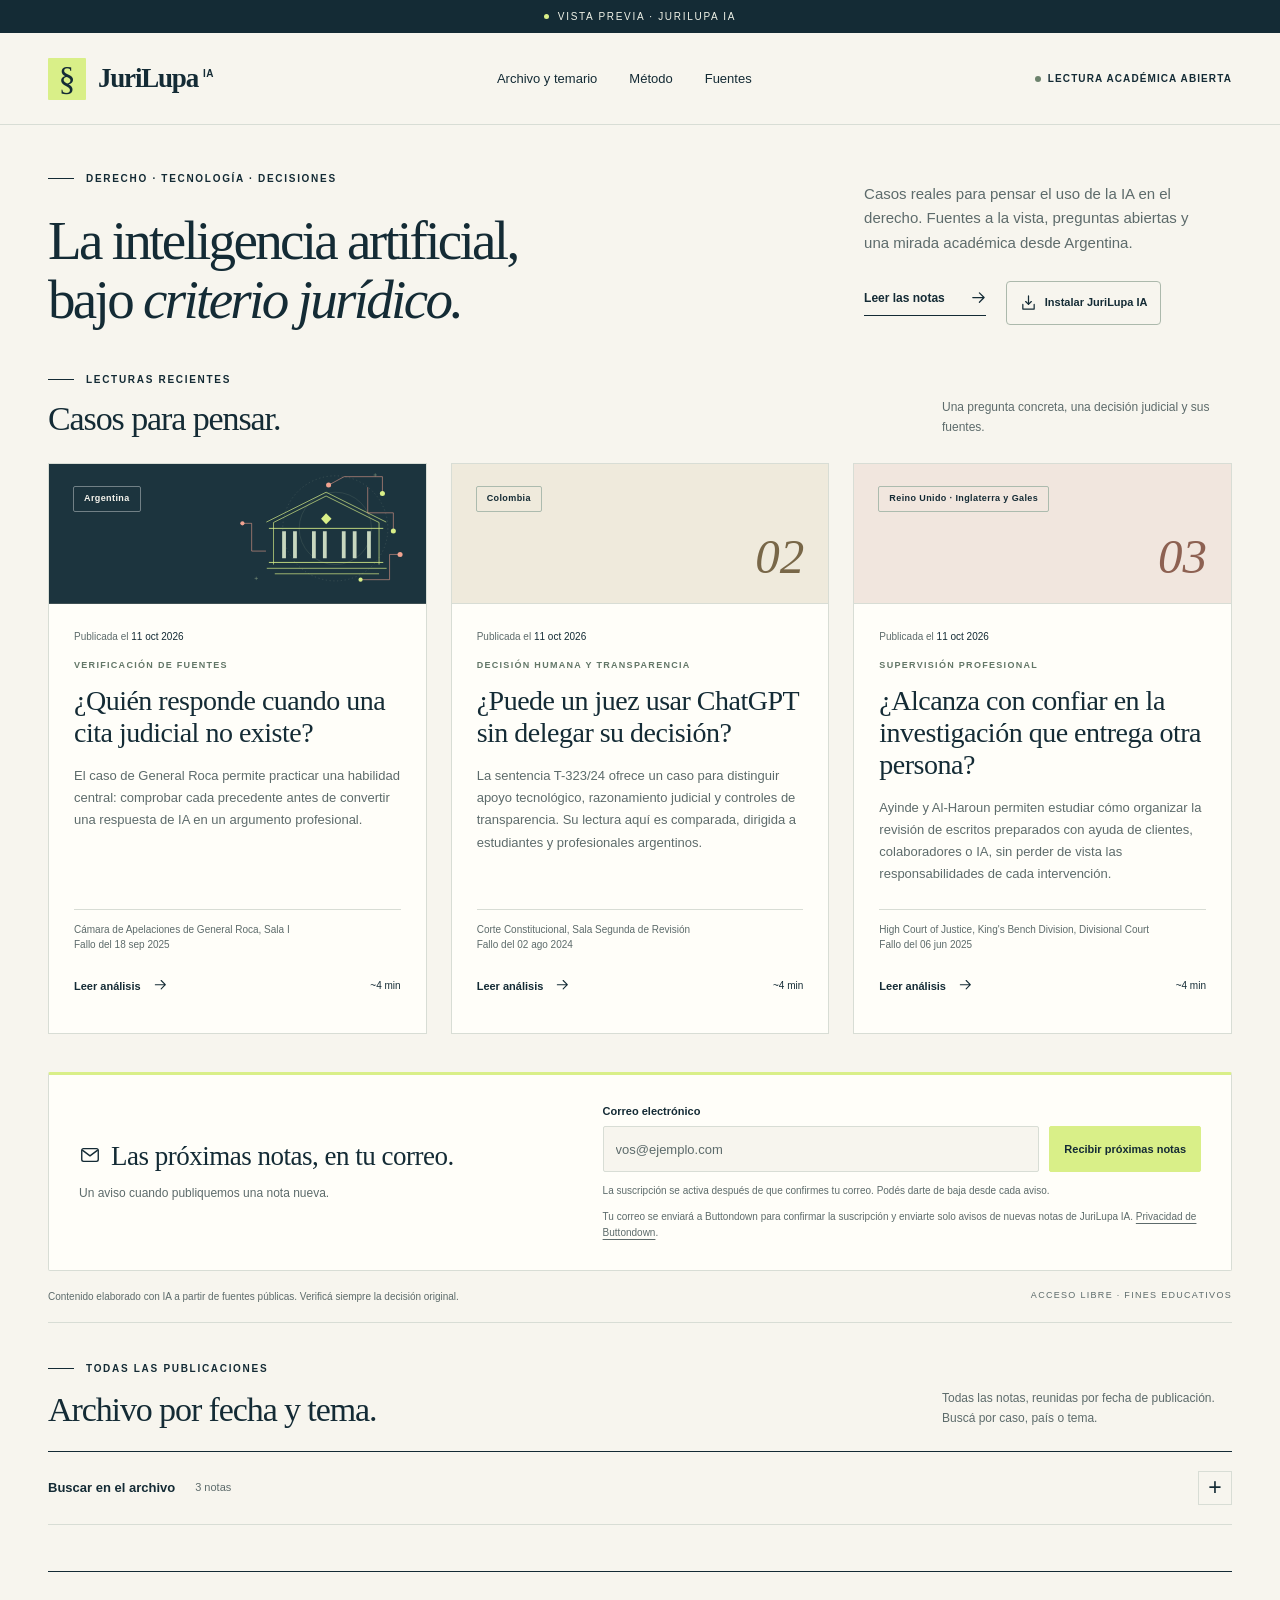
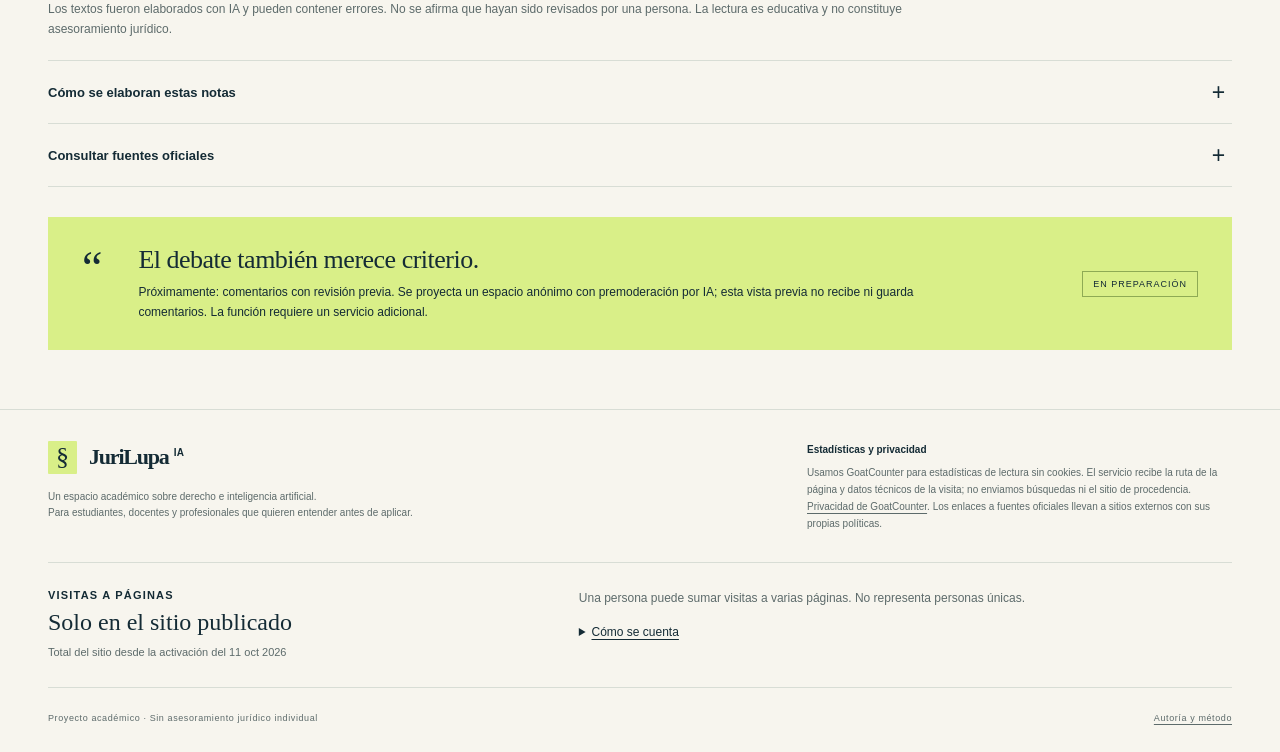
==== commit 6d670b7b: "Añadir indicador de correo a la suscripción" ====
--- a/index.html
+++ b/index.html
@@ -1 +1 @@
-<!doctype html><html lang="es-AR" data-mode="static" data-page-path="/jurilupa-ia/"><head><meta charset="utf-8"><meta name="viewport" content="width=device-width, initial-scale=1"><title>JuriLupa IA · Derecho e inteligencia artificial</title><meta name="description" content="Casos judiciales reales sobre inteligencia artificial, fuentes oficiales y análisis académico desde Argentina."><meta name="theme-color" content="#142b35"><meta name="color-scheme" content="only light"><meta name="referrer" content="no-referrer"><link rel="canonical" href="https://jurilupa-ia.github.io/jurilupa-ia/"><meta property="og:type" content="website"><meta property="og:title" content="JuriLupa IA · Derecho e inteligencia artificial"><meta property="og:description" content="Casos judiciales reales sobre inteligencia artificial, fuentes oficiales y análisis académico desde Argentina."><link rel="stylesheet" href="assets/styles.css"><link rel="manifest" href="manifest.webmanifest"><link rel="icon" href="assets/app-icon.svg" type="image/svg+xml"><link rel="apple-touch-icon" href="assets/apple-touch-icon.png"><meta name="apple-mobile-web-app-capable" content="yes"><meta name="mobile-web-app-capable" content="yes"><meta name="apple-mobile-web-app-title" content="JuriLupa IA"></head><body><a class="skip-link" href="#contenido">Saltar al contenido</a><div class="preview-banner"><span class="preview-dot"></span>Vista previa · JuriLupa IA</div><header class="site-header"><div class="wrap header-inner"><a class="brand" href="index.html" data-home="inicio" aria-label="JuriLupa IA, inicio"><span class="brand-mark" aria-hidden="true">§</span><span class="brand-name">JuriLupa<span>IA</span></span></a><nav class="main-nav" aria-label="Navegación principal"><a href="index.html#archivo" data-home="archivo">Archivo y temario</a><a href="index.html#metodo" data-home="metodo">Método</a><a class="desktop-nav" href="index.html#fuentes" data-home="fuentes">Fuentes</a></nav><div class="nav-note"><i></i>Lectura académica abierta</div></div></header><main id="home-view"><div class="wrap" id="inicio"><section class="hero" id="contenido"><div><div class="eyebrow">Derecho · Tecnología · Decisiones</div><h1>La inteligencia artificial,<br>bajo <em>criterio jurídico.</em></h1></div><div class="hero-description"><p>Casos reales para pensar el uso de la IA en el derecho. Fuentes a la vista, preguntas abiertas y una mirada académica desde Argentina.</p><div class="hero-actions"><a class="text-link" href="#lecturas" data-home="lecturas">Leer las notas <svg viewBox="0 0 18 18" fill="none" stroke="currentColor" stroke-width="1.3" stroke-linecap="round" stroke-linejoin="round" aria-hidden="true"><path d="M4 8h12m-5-5 5 5-5 5"/></svg></a><button class="install-button" type="button" data-install-control aria-controls="install-dialog" aria-haspopup="dialog" hidden><svg viewBox="0 0 18 18" fill="none" stroke="currentColor" stroke-width="1.3" stroke-linecap="round" stroke-linejoin="round" aria-hidden="true"><path d="M9 2v9m-3-3 3 3 3-3M3 11v5h12v-5"/></svg><span>Instalar JuriLupa IA</span></button></div></div></section><section class="latest-readings" id="lecturas" aria-labelledby="latest-title"><div class="section-heading"><div><div class="eyebrow">Lecturas recientes</div><h2 id="latest-title">Casos para pensar.</h2></div><p>Una pregunta concreta, una decisión judicial y sus fuentes.</p></div><div class="reading-grid"><article class="reading-card" data-published="2026-10-11" data-order="0" data-country="Argentina" data-topic="Verificación de fuentes"><div class="card-top illustrated"><span class="badge">Argentina</span><span class="card-illustration" aria-hidden="true"><svg class="art-svg" viewBox="0 0 440 330" fill="none" aria-hidden="true"><circle cx="241" cy="154" r="125" stroke="#586a67" stroke-dasharray="3 6"/><circle cx="241" cy="154" r="86" stroke="#697d72" stroke-width=".6"/><path d="M94 240V140l125-63 126 63v100" stroke="#d9ef88" stroke-width="1.6"/><path d="m77 139 142-71 143 71M78 249h285M97 262h248" stroke="#d9ef88" stroke-width="1.6"/><path d="M119 161v64m26-64v64m45-64v64m26-64v64m45-64v64m26-64v64m34-64v64" stroke="#c8d7bf" stroke-width="9"/><path d="M83 154h272M83 235h272" stroke="#d9ef88" stroke-width="2"/><path d="m225 51 37-20h91v40m-52 205h69v-60h25M76 208H42v-66H20m298-86v61h61v43" stroke="#f2a390" stroke-width="1.3"/><circle cx="225" cy="51" r="6" fill="#f2a390"/><circle cx="353" cy="71" r="6" fill="#d9ef88"/><circle cx="395" cy="216" r="6" fill="#f2a390"/><circle cx="301" cy="276" r="5" fill="#d9ef88"/><circle cx="20" cy="142" r="5" fill="#f2a390"/><circle cx="379" cy="160" r="6" fill="#d9ef88"/><path d="m207 131 12-13 13 13-13 13-12-13Z" fill="#d9ef88"/><path d="M332 27h8m-4-4v8M49 273h8m-4-4v8" stroke="#92a689"/></svg></span></div><div class="card-content"><p class="publication-date">Publicada el <time datetime="2026-10-11">11 oct 2026</time></p><p class="case-topic">Verificación de fuentes</p><h3><a href="articulos/citas-inexistentes-general-roca.html" data-article="citas-inexistentes-general-roca">¿Quién responde cuando una cita judicial no existe?</a></h3><p class="case-summary">El caso de General Roca permite practicar una habilidad central: comprobar cada precedente antes de convertir una respuesta de IA en un argumento profesional.</p><div class="case-court">Cámara de Apelaciones de General Roca, Sala I<br>Fallo del <time datetime="2025-09-18">18 sep 2025</time></div><div class="card-bottom"><a href="articulos/citas-inexistentes-general-roca.html" data-article="citas-inexistentes-general-roca" aria-label="Leer análisis: ¿Quién responde cuando una cita judicial no existe?">Leer análisis <svg viewBox="0 0 18 18" fill="none" stroke="currentColor" stroke-width="1.3" stroke-linecap="round" stroke-linejoin="round" aria-hidden="true"><path d="M4 8h12m-5-5 5 5-5 5"/></svg></a><span>~4 min</span></div></div></article><article class="reading-card" data-published="2026-10-11" data-order="1" data-country="Colombia" data-topic="Decisión humana y transparencia"><div class="card-top"><span class="badge">Colombia</span><span class="case-number" aria-hidden="true">02</span></div><div class="card-content"><p class="publication-date">Publicada el <time datetime="2026-10-11">11 oct 2026</time></p><p class="case-topic">Decisión humana y transparencia</p><h3><a href="articulos/chatgpt-razonamiento-judicial-t323.html" data-article="chatgpt-razonamiento-judicial-t323">¿Puede un juez usar ChatGPT sin delegar su decisión?</a></h3><p class="case-summary">La sentencia T-323/24 ofrece un caso para distinguir apoyo tecnológico, razonamiento judicial y controles de transparencia. Su lectura aquí es comparada, dirigida a estudiantes y profesionales argentinos.</p><div class="case-court">Corte Constitucional, Sala Segunda de Revisión<br>Fallo del <time datetime="2024-08-02">02 ago 2024</time></div><div class="card-bottom"><a href="articulos/chatgpt-razonamiento-judicial-t323.html" data-article="chatgpt-razonamiento-judicial-t323" aria-label="Leer análisis: ¿Puede un juez usar ChatGPT sin delegar su decisión?">Leer análisis <svg viewBox="0 0 18 18" fill="none" stroke="currentColor" stroke-width="1.3" stroke-linecap="round" stroke-linejoin="round" aria-hidden="true"><path d="M4 8h12m-5-5 5 5-5 5"/></svg></a><span>~4 min</span></div></div></article><article class="reading-card" data-published="2026-10-11" data-order="2" data-country="Reino Unido · Inglaterra y Gales" data-topic="Supervisión profesional"><div class="card-top"><span class="badge">Reino Unido · Inglaterra y Gales</span><span class="case-number" aria-hidden="true">03</span></div><div class="card-content"><p class="publication-date">Publicada el <time datetime="2026-10-11">11 oct 2026</time></p><p class="case-topic">Supervisión profesional</p><h3><a href="articulos/supervision-profesional-ayinde-al-haroun.html" data-article="supervision-profesional-ayinde-al-haroun">¿Alcanza con confiar en la investigación que entrega otra persona?</a></h3><p class="case-summary">Ayinde y Al-Haroun permiten estudiar cómo organizar la revisión de escritos preparados con ayuda de clientes, colaboradores o IA, sin perder de vista las responsabilidades de cada intervención.</p><div class="case-court">High Court of Justice, King&#x27;s Bench Division, Divisional Court<br>Fallo del <time datetime="2025-06-06">06 jun 2025</time></div><div class="card-bottom"><a href="articulos/supervision-profesional-ayinde-al-haroun.html" data-article="supervision-profesional-ayinde-al-haroun" aria-label="Leer análisis: ¿Alcanza con confiar en la investigación que entrega otra persona?">Leer análisis <svg viewBox="0 0 18 18" fill="none" stroke="currentColor" stroke-width="1.3" stroke-linecap="round" stroke-linejoin="round" aria-hidden="true"><path d="M4 8h12m-5-5 5 5-5 5"/></svg></a><span>~4 min</span></div></div></article></div></section><section class="subscription-note" id="novedades" aria-labelledby="subscription-title"><div class="subscription-copy"><h2 id="subscription-title">Las próximas notas, en tu correo.</h2><p>Un aviso cuando publiquemos una nota nueva.</p></div><div class="subscription-entry"><form action="https://buttondown.com/api/emails/embed-subscribe/jurilupaia" method="post" class="subscription-controls embeddable-buttondown-form" aria-labelledby="subscription-title"><div class="subscription-field"><label for="subscription-email">Correo electrónico</label><input id="subscription-email" type="email" name="email" inputmode="email" autocomplete="email" autocapitalize="none" spellcheck="false" placeholder="vos@ejemplo.com" aria-describedby="subscription-help subscription-privacy" required></div><button type="submit">Recibir próximas notas</button></form><p class="subscription-help" id="subscription-help">La suscripción se activa después de que confirmes tu correo. Podés darte de baja desde cada aviso.</p><p class="subscription-privacy" id="subscription-privacy">Tu correo se enviará a Buttondown para confirmar la suscripción y enviarte solo avisos de nuevas notas de JuriLupa IA. <a href="https://buttondown.com/legal/privacy" target="_blank" rel="noopener noreferrer">Privacidad de Buttondown</a>.</p></div></section><div class="editorial-line"><span>Contenido elaborado con IA a partir de fuentes públicas. Verificá siempre la decisión original.</span><span class="tiny-caps">Acceso libre · Fines educativos</span></div><section class="archive" id="archivo" aria-labelledby="archive-title"><div class="section-heading"><div><div class="eyebrow">Todas las publicaciones</div><h2 id="archive-title">Archivo por fecha y tema.</h2></div><p>Todas las notas, reunidas por fecha de publicación. Buscá por caso, país o tema.</p></div><details class="archive-disclosure" id="archive-disclosure"><summary><span class="archive-summary-label"><span class="when-closed">Buscar en el archivo</span><span class="when-open">Cerrar el archivo</span><span class="archive-summary-count">3 notas</span></span><span class="archive-toggle" aria-hidden="true">+</span></summary><div class="archive-content"><p class="archive-note">Las notas se agrupan por fecha de publicación. La fecha de cada fallo se indica por separado.</p><div class="search-tools" hidden><div class="search-panel"><svg viewBox="0 0 18 18" fill="none" stroke="currentColor" stroke-width="1.3" stroke-linecap="round" stroke-linejoin="round" aria-hidden="true"><path d="m13 13 4 4M14 8a6 6 0 1 1-12 0 6 6 0 0 1 12 0"/></svg><label class="sr-only" for="case-search">Buscar por caso, tribunal o concepto</label><input id="case-search" type="search" placeholder="Buscar por caso, tribunal o concepto…" autocomplete="off"><button id="clear-search" class="clear-search" type="button" aria-label="Borrar búsqueda" hidden>×</button></div><div class="filters"><div class="country-filters" role="group" aria-label="Filtrar por país"><button class="filter-button" data-country="all" type="button" aria-pressed="true">Todos</button><button class="filter-button" type="button" data-country="Argentina" aria-pressed="false">Argentina</button><button class="filter-button" type="button" data-country="Colombia" aria-pressed="false">Colombia</button><button class="filter-button" type="button" data-country="Reino Unido · Inglaterra y Gales" aria-pressed="false">Reino Unido</button></div><div class="archive-selects"><label class="topic-filter" for="topic-select">Tema<select id="topic-select"><option value="">Todos los temas</option><option value="Verificación de fuentes">Verificación de fuentes</option><option value="Decisión humana y transparencia">Decisión humana y transparencia</option><option value="Supervisión profesional">Supervisión profesional</option></select></label><label class="topic-filter" for="month-select">Publicadas en<select id="month-select"><option value="">Todos los meses</option><option value="2026-10">Octubre de 2026</option></select></label><label class="topic-filter" for="sort-select">Orden<select id="sort-select"><option value="desc">Más recientes primero</option><option value="asc">Más antiguas primero</option></select></label></div></div></div><noscript><p class="no-js-note">Los filtros necesitan JavaScript. Podés recorrer todas las notas por mes y abrirlas desde sus enlaces.</p></noscript><div class="archive-results"><p class="results-meta" id="results-count" role="status" aria-live="polite" aria-atomic="true">3 notas disponibles</p><button id="clear-filters" class="clear-filters" type="button" hidden>Quitar filtros</button></div><div id="archive-months"><section class="archive-month" id="archivo-2026-10" data-month="2026-10" aria-labelledby="month-2026-10"><div class="archive-month-heading"><h3 id="month-2026-10"><time datetime="2026-10">Octubre de 2026</time></h3><span class="month-count">3 notas</span></div><div class="article-grid"><article class="case-card" data-published="2026-10-11" data-order="0" data-country="Argentina" data-topic="Verificación de fuentes" data-search="¿Quién responde cuando una cita judicial no existe? Argentina Cámara de Apelaciones de General Roca, Sala I Verificación de fuentes El caso de General Roca permite practicar una habilidad central: comprobar cada precedente antes de convertir una respuesta de IA en un argumento profesional. En un litigio de consumo, la Cámara de General Roca detectó 26 precedentes inexistentes. Consideró probable, sin acreditarlo, el uso de IA. No aplicó sanción disciplinaria formal: formuló un llamado de atención, ofició al Colegio y excluyó honorarios por tareas inoficiosas. La enseñanza práctica es verificar existencia, contenido y pertinencia de cada cita. Ni la apariencia profesional del texto ni su origen tecnológico sustituyen ese control. En M.J.L. c/ Peugeot Citroën Argentina S.A. y otra, un litigio de consumo por un automóvil, la Sala I de General Roca detectó 26 precedentes inexistentes: seis en un escrito de una codemandada y veinte en presentaciones de la actora. El tribunal requirió sus fuentes. Consideró muy probable el uso de IA, sin tenerlo por acreditado. La cuestión relevante era la responsabilidad por presentar respaldo jurisprudencial que no podía verificarse. La Cámara destacó el deber profesional de cotejar las fuentes. Expresó que no aplicaría sanciones en esa instancia, pero formuló un severo llamado de atención y ordenó oficiar al Colegio de Abogados. Además, declaró inoficiosas las tareas de ambos letrados en la alzada y no les atribuyó honorarios por ellas. Conviene distinguir esta consecuencia económica de una sanción disciplinaria formal. El fallo tampoco demuestra que cualquier error de cita provenga de IA. Propuesta didáctica: imaginemos una ficha dividida en existencia, fidelidad y pertinencia. En la primera casilla guardamos la identificación y el documento original. En la segunda anotamos el pasaje preciso que respalda nuestra afirmación. En la tercera explicamos por qué esa regla puede trasladarse a los hechos que analizamos. Una marca positiva en una casilla no completa las demás. La existencia requiere encontrar la resolución, no solamente otra página que repita su nombre. La fidelidad exige leer alrededor del fragmento seleccionado: puede tratarse del argumento de una parte, de una postura rechazada o de un voto minoritario. La pertinencia pide comparar hechos, normas, competencia y alcance. Este método también sirve cuando la referencia llegó por correo, una clase o una base de apuntes. 1. Separá investigación y redacción. Prepará primero una lista de proposiciones que necesitás sostener. Por ejemplo: qué requisito legal está discutido, qué hecho lo acredita y qué consecuencia pretendés. Buscá materiales para esas preguntas; evitá acumular citas que solo aporten apariencia de autoridad. 2. Abrí cada fuente primaria. Registrá tribunal, sala, fecha, expediente y dirección de consulta. Conservá una copia cuando sea posible y esté permitido. Si el enlace está caído, buscá otra publicación institucional o solicitá acceso por una vía apropiada. Una búsqueda fallida no prueba por sí sola la inexistencia, pero deja la referencia pendiente. 3. Redactá una ficha breve con tus propias palabras. Identificá hechos relevantes, cuestión, decisión y razón decisiva. Después agregá el fragmento que realmente vas a utilizar, indicando su ubicación. Cuando uses comillas, compará palabra por palabra con el original y señalá cualquier omisión que pueda alterar el sentido. 4. Controlá el argumento completo. Preguntate qué cambia si retirás esa cita. Si la conclusión queda sin apoyo, necesitás más investigación. Si la regla sigue sostenida por otras fuentes verificadas, simplificá. Antes de firmar, revisá también nombres, fechas, normas y referencias cruzadas incorporadas durante las sucesivas versiones. 5. Dejá constancia del control. Una carpeta compartida y una lista sencilla pueden ser suficientes: afirmación, fuente, pasaje, persona que revisa y fecha. El objetivo es que otra persona pueda reconstruir el recorrido sin repetir toda la búsqueda. Reservá tiempo para esta tarea desde el comienzo, especialmente cuando exista un vencimiento cercano. Supuesto ficticio: recibís un borrador con tres fallos. El primero existe y sostiene la regla invocada; el segundo existe, pero resuelve otra cuestión; el tercero solo aparece en la respuesta de un chatbot. Tenés veinte minutos para preparar una devolución. Clasificá cada referencia y escribí qué comprobación falta. Respuesta orientativa: conservá provisionalmente el primero, justificando su pertinencia; reemplazá o reformulá el segundo después de leerlo; retirá del borrador final el tercero mientras no pueda corroborarse. Pedirle al mismo chatbot que confirme su respuesta no cierra la verificación. Fuente primaria: sentencia del 18 de septiembre de 2025, expediente RO-12819-C-0000, considerandos VIII y IX y parte resolutiva, publicada en PUMA del Poder Judicial de Río Negro. Este comentario estudia ese pronunciamiento; no informa sobre eventuales actuaciones posteriores. Texto elaborado con inteligencia artificial para un prototipo educativo de JuriLupa IA. No se afirma revisión humana. Las propuestas de trabajo y el ejercicio son elaboración didáctica, no instrucciones del tribunal. Antes de utilizarlo profesionalmente, revisá las fuentes y el derecho aplicable. No constituye asesoramiento jurídico."><div class="card-top"><span class="badge">Argentina</span><span class="case-number" aria-hidden="true">01</span></div><div class="card-content"><p class="publication-date">Publicada el <time datetime="2026-10-11">11 oct 2026</time></p><p class="case-topic">Verificación de fuentes</p><h4><a href="articulos/citas-inexistentes-general-roca.html" data-article="citas-inexistentes-general-roca">¿Quién responde cuando una cita judicial no existe?</a></h4><p class="case-summary">El caso de General Roca permite practicar una habilidad central: comprobar cada precedente antes de convertir una respuesta de IA en un argumento profesional.</p><div class="case-court">Cámara de Apelaciones de General Roca, Sala I<br>Fallo del <time datetime="2025-09-18">18 sep 2025</time></div><div class="card-bottom"><a href="articulos/citas-inexistentes-general-roca.html" data-article="citas-inexistentes-general-roca" aria-label="Leer análisis: ¿Quién responde cuando una cita judicial no existe?">Leer análisis <svg viewBox="0 0 18 18" fill="none" stroke="currentColor" stroke-width="1.3" stroke-linecap="round" stroke-linejoin="round" aria-hidden="true"><path d="M4 8h12m-5-5 5 5-5 5"/></svg></a><span>~4 min</span></div></div></article><article class="case-card" data-published="2026-10-11" data-order="1" data-country="Colombia" data-topic="Decisión humana y transparencia" data-search="¿Puede un juez usar ChatGPT sin delegar su decisión? Colombia Corte Constitucional, Sala Segunda de Revisión Decisión humana y transparencia La sentencia T-323/24 ofrece un caso para distinguir apoyo tecnológico, razonamiento judicial y controles de transparencia. Su lectura aquí es comparada, dirigida a estudiantes y profesionales argentinos. La Corte Constitucional colombiana examinó una sentencia que incorporaba respuestas de ChatGPT. No encontró sustitución del razonamiento humano: el juez había analizado y decidido previamente, sin cargar datos personales o sensibles del caso. Señaló, sin embargo, déficits de transparencia y responsabilidad y fijó pautas de uso. La lección es delimitar y documentar la asistencia. La T-323/24 no habilita cualquier uso ni vincula directamente a los tribunales argentinos. En una tutela sobre acceso a servicios de salud, un juez colombiano incorporó preguntas y respuestas de ChatGPT en su sentencia. La Corte Constitucional examinó si ese uso afectaba el debido proceso y la garantía del juez natural. Constató que el funcionario había desarrollado antes el análisis jurídico y adoptado la decisión, y que no ingresó datos personales o sensibles del caso en la herramienta. La T-323/24 no encontró sustitución del razonamiento humano ni invalidez por ese uso de IA. Sin embargo, advirtió cumplimiento incompleto de transparencia y responsabilidad. Estableció pautas de control humano, verificación y privacidad, y ordenó elaborar lineamientos y capacitar. La validez de aquella decisión no equivale a aprobar cualquier utilización futura. Se trata de jurisprudencia colombiana: no es una regla directamente vinculante para los tribunales argentinos. Propuesta didáctica: clasificá las tareas antes de valorar la herramienta. Una actividad editorial puede consistir en detectar repeticiones o proponer títulos. Una actividad de investigación puede sugerir términos de búsqueda. Una actividad decisoria comprende seleccionar los hechos relevantes, valorar argumentos y justificar una solución. La etiqueta comercial del producto explica poco si no conocemos la tarea concreta. Para una clase o una oficina, resulta útil comparar dos versiones de un mismo documento. ¿Qué afirmaciones estaban presentes antes de la asistencia? ¿Cuáles fueron agregadas? ¿Cambió el grado de certeza? ¿Una posibilidad se volvió una conclusión? Esta comparación permite descubrir alteraciones sustantivas ocultas bajo una mejora de estilo. Una frase más clara también puede ser menos exacta. 1. Definí la tarea por escrito. Indicá el resultado esperado y qué partes quedan fuera. Un encargo acotado sería señalar términos ambiguos en un texto previamente preparado. Un encargo abierto, como resolver todo el expediente, dificulta saber qué razonamiento pertenece a la persona y qué apareció por sugerencia del sistema. La delimitación permite evaluar el resultado contra un objetivo concreto. 2. Prepará una versión segura del material. Trabajá, cuando alcance, con ejemplos ficticios o fragmentos públicos. Revisá nombres, identificadores, detalles de salud y combinaciones que puedan individualizar a alguien. Cambiar un nombre no garantiza anonimato. Antes de cargar documentación real, evaluá autorizaciones, confidencialidad, condiciones del servicio y reglas institucionales aplicables; si falta claridad, suspendé esa carga. 3. Conservá el razonamiento propio. Elaborá un esquema con problema, hechos, fuentes, alternativas y conclusión provisional. Después compará cualquier sugerencia con ese esquema. Una contradicción puede ser valiosa como pregunta de investigación, pero requiere comprobación independiente. No la resuelvas por la seguridad con la que la herramienta formula su respuesta. 4. Revisá cada cambio sustantivo. Confirmá que una simplificación no haya suprimido una excepción, confundido una carga procesal o convertido una inferencia en hecho probado. Marcá las propuestas aceptadas y las rechazadas. Cuando aparezca una fuente nueva, localizá su texto original antes de utilizarla como respaldo del argumento. 5. Diseñá una constancia comprensible. Para un ejercicio académico, registrá herramienta, fecha, propósito, tipo de datos y controles realizados. Explicá qué partes recibieron asistencia. En una actuación profesional, adaptá esa documentación a las exigencias y canales correspondientes, sin incorporar conversaciones completas si exponen información reservada. Transparencia y prudencia informativa deben pensarse juntas. Supuesto ficticio: tu borrador dice que un documento podría respaldar una hipótesis si se confirma su autenticidad. Una herramienta lo reescribe afirmando que el documento demuestra esa hipótesis. ¿Es una mejora editorial? Identificá las dos modificaciones y prepará una devolución de tres líneas. Respuesta orientativa: desapareció la condición de autenticidad y aumentó el grado de certeza. Restaurá ambas precisiones. Luego explicá qué verificación permitiría, eventualmente, modificar la conclusión. Para comparar trabajos en clase, pedí que cada grupo justifique el cambio con el material disponible, sin acudir a la supuesta autoridad del sistema. Fuente primaria: Corte Constitucional de Colombia, sentencia T-323/24, 2 de agosto de 2024; fundamentos 347 a 376 y resolutivos cuarto a sexto, en la Relatoría oficial. La actividad propuesta es una lectura comparada, no una descripción de la regulación argentina vigente. Texto elaborado con inteligencia artificial para un prototipo educativo de JuriLupa IA. No se afirma revisión humana. Las propuestas de trabajo y el ejercicio son elaboración didáctica, no instrucciones del tribunal. Antes de utilizarlo profesionalmente, revisá las fuentes y el derecho aplicable. No constituye asesoramiento jurídico."><div class="card-top"><span class="badge">Colombia</span><span class="case-number" aria-hidden="true">02</span></div><div class="card-content"><p class="publication-date">Publicada el <time datetime="2026-10-11">11 oct 2026</time></p><p class="case-topic">Decisión humana y transparencia</p><h4><a href="articulos/chatgpt-razonamiento-judicial-t323.html" data-article="chatgpt-razonamiento-judicial-t323">¿Puede un juez usar ChatGPT sin delegar su decisión?</a></h4><p class="case-summary">La sentencia T-323/24 ofrece un caso para distinguir apoyo tecnológico, razonamiento judicial y controles de transparencia. Su lectura aquí es comparada, dirigida a estudiantes y profesionales argentinos.</p><div class="case-court">Corte Constitucional, Sala Segunda de Revisión<br>Fallo del <time datetime="2024-08-02">02 ago 2024</time></div><div class="card-bottom"><a href="articulos/chatgpt-razonamiento-judicial-t323.html" data-article="chatgpt-razonamiento-judicial-t323" aria-label="Leer análisis: ¿Puede un juez usar ChatGPT sin delegar su decisión?">Leer análisis <svg viewBox="0 0 18 18" fill="none" stroke="currentColor" stroke-width="1.3" stroke-linecap="round" stroke-linejoin="round" aria-hidden="true"><path d="M4 8h12m-5-5 5 5-5 5"/></svg></a><span>~4 min</span></div></div></article><article class="case-card" data-published="2026-10-11" data-order="2" data-country="Reino Unido · Inglaterra y Gales" data-topic="Supervisión profesional" data-search="¿Alcanza con confiar en la investigación que entrega otra persona? Reino Unido · Inglaterra y Gales High Court of Justice, King&#x27;s Bench Division, Divisional Court Supervisión profesional Ayinde y Al-Haroun permiten estudiar cómo organizar la revisión de escritos preparados con ayuda de clientes, colaboradores o IA, sin perder de vista las responsabilidades de cada intervención. La High Court examinó dos asuntos con citas judiciales falsas y dispuso derivaciones profesionales, sin condenar por contempt. En Ayinde consideró alcanzado el umbral para iniciar ese procedimiento, pero no lo inició; en Al-Haroun no lo consideró satisfecho respecto del solicitor. La lección práctica es verificar también la investigación recibida de clientes o colaboradores. Estas consecuencias pertenecen a Inglaterra y Gales y no se trasladan automáticamente a Argentina. La High Court examinó conjuntamente dos asuntos con citas judiciales falsas. En Al-Haroun, parte del material provenía de investigación del cliente. En Ayinde, la explicación del origen de las referencias fue controvertida. El problema era cómo habían llegado esos materiales al tribunal y qué responsabilidad correspondía a los profesionales que intervinieron. La sentencia analizó la falta de comprobación y la supervisión del trabajo. El pronunciamiento del 6 de junio de 2025 dispuso derivaciones a organismos profesionales. No condenó por contempt of court. En Ayinde consideró alcanzado el umbral para iniciar ese procedimiento, pero decidió no hacerlo; en Al-Haroun no lo consideró satisfecho respecto del solicitor. Destacó que confiar en la investigación del cliente no releva al profesional de verificarla. Estas respuestas pertenecen al derecho de Inglaterra y Gales y no se trasladan automáticamente a Argentina. Propuesta didáctica: imaginemos que una persona corrige estilo, otra revisa estrategia y una tercera firma. Si todas creen que alguien más controló las citas, el documento puede circular sin esa comprobación. Decir que un texto fue revisado no explica qué se revisó. Conviene nombrar la tarea: fidelidad de transcripciones, vigencia normativa, consistencia fáctica o adecuación del pedido. También ayuda separar confianza interpersonal y evidencia documental. Un colaborador responsable puede recibir información defectuosa; un cliente puede aportar una pista útil que requiera investigación adicional. Pedir el documento original y su pasaje relevante permite trabajar mejor con ambos. La procedencia de una sugerencia orienta las preguntas, pero no reemplaza el examen de su contenido. 1. Recibí el material con contexto. Preguntá qué problema pretende resolver, de dónde provienen las referencias y qué verificaciones se hicieron. Identificá si contiene transcripciones, resúmenes propios o texto generado. La respuesta sirve para organizar la revisión; no debe usarse como un certificado automático de exactitud ni como una acusación anticipada. 2. Asigná un responsable por control. Para cada afirmación jurídica relevante, alguien debe abrir la fuente, ubicar el pasaje y explicar su relación con el argumento. La persona que revisa estrategia puede ser otra, pero necesita ver el estado de esas comprobaciones. Una lista breve evita que las tareas menos visibles queden entre dos roles. 3. Separá pendientes y verificados. Conservá las referencias aún no corroboradas en un espacio de investigación, fuera del texto listo para presentar. Si faltan documentos, buscá acceso o reformulá el argumento con materiales comprobables. No completes de memoria fechas, salas o números de expediente para que la referencia parezca terminada. 4. Hacé un control final sobre la versión real. La copia revisada y la que se envía pueden ser distintas. Compará los cambios posteriores y verificá que no reaparezcan fragmentos descartados. Es útil guardar una versión cerrada junto con su lista de fuentes, dejando claro qué modificaciones exigirían una nueva revisión. 5. Si aparece un error, evaluá todo su alcance. Identificá qué afirmaciones dependen de él y qué otros textos reutilizan el mismo material. Prepará una explicación precisa y una propuesta de corrección para quien deba decidir los pasos procesales. Evitá sustituir rápidamente una cita por otra solo porque conduce a una conclusión parecida: también debe comprobarse. Supuesto ficticio: una estudiante prepara un borrador, un cliente agrega dos precedentes y una abogada lo revisa antes de un vencimiento. Diseñá una lista de cinco casillas que permita decidir si está listo. No alcanza con escribir quién redactó o quién leyó. Respuesta orientativa: verificá identificación de cada fuente, lectura del pasaje pertinente, correspondencia con los hechos, control de la versión final y registro de pendientes. Después indicá quién puede resolver cada duda. Si una fuente importante sigue sin corroborarse, explicitá qué parte del argumento deberá retirarse, sustituirse o investigarse antes de la presentación. Fuente primaria: Ayinde v London Borough of Haringey y Al-Haroun v Qatar National Bank, [2025] EWHC 1383 (Admin), 6 de junio de 2025, especialmente párrafos 63 a 82, PDF oficial de Judiciary UK. No se informa aquí sobre decisiones disciplinarias posteriores. Texto elaborado con inteligencia artificial para un prototipo educativo de JuriLupa IA. No se afirma revisión humana. Las propuestas de trabajo y el ejercicio son elaboración didáctica, no instrucciones del tribunal. Antes de utilizarlo profesionalmente, revisá las fuentes y el derecho aplicable. No constituye asesoramiento jurídico."><div class="card-top"><span class="badge">Reino Unido · Inglaterra y Gales</span><span class="case-number" aria-hidden="true">03</span></div><div class="card-content"><p class="publication-date">Publicada el <time datetime="2026-10-11">11 oct 2026</time></p><p class="case-topic">Supervisión profesional</p><h4><a href="articulos/supervision-profesional-ayinde-al-haroun.html" data-article="supervision-profesional-ayinde-al-haroun">¿Alcanza con confiar en la investigación que entrega otra persona?</a></h4><p class="case-summary">Ayinde y Al-Haroun permiten estudiar cómo organizar la revisión de escritos preparados con ayuda de clientes, colaboradores o IA, sin perder de vista las responsabilidades de cada intervención.</p><div class="case-court">High Court of Justice, King&#x27;s Bench Division, Divisional Court<br>Fallo del <time datetime="2025-06-06">06 jun 2025</time></div><div class="card-bottom"><a href="articulos/supervision-profesional-ayinde-al-haroun.html" data-article="supervision-profesional-ayinde-al-haroun" aria-label="Leer análisis: ¿Alcanza con confiar en la investigación que entrega otra persona?">Leer análisis <svg viewBox="0 0 18 18" fill="none" stroke="currentColor" stroke-width="1.3" stroke-linecap="round" stroke-linejoin="round" aria-hidden="true"><path d="M4 8h12m-5-5 5 5-5 5"/></svg></a><span>~4 min</span></div></div></article></div></section></div><div class="empty-state" id="empty-results" hidden><h3>No encontramos esa lectura.</h3><p>Probá con otro concepto o quitá algún filtro.</p><button id="reset-filters" class="outline-button" type="button">Ver todas las notas <svg viewBox="0 0 18 18" fill="none" stroke="currentColor" stroke-width="1.3" stroke-linecap="round" stroke-linejoin="round" aria-hidden="true"><path d="M4 8h12m-5-5 5 5-5 5"/></svg></button></div></div></details></section><section class="method method-compact" id="metodo" aria-labelledby="method-title"><p class="method-notice">Los textos fueron elaborados con IA y pueden contener errores. No se afirma que hayan sido revisados por una persona. La lectura es educativa y no constituye asesoramiento jurídico.</p><details class="reference-disclosure" id="method-disclosure"><summary><span id="method-title">Cómo se elaboran estas notas</span><span class="reference-toggle" aria-hidden="true">+</span></summary><div class="reference-content"><p class="method-intro">La IA puede ayudar a estudiar una decisión. La comprensión jurídica exige volver a los hechos, al texto y a la jurisdicción.</p><div class="method-steps"><div class="method-step"><h3>La fuente, siempre a mano</h3><p>Cada análisis enlaza la decisión oficial. Se distinguen los hechos del caso, el criterio del tribunal y los ejercicios didácticos, que son ficticios.</p></div><div class="method-step"><h3>Comparar sin trasladar reglas</h3><p>Los casos extranjeros son referencias académicas. No se presentan como derecho aplicable en Argentina ni reemplazan el análisis de las normas locales.</p></div></div></div></details></section><section class="source-section source-compact" id="fuentes" aria-labelledby="sources-title"><details class="reference-disclosure" id="sources-disclosure"><summary><span id="sources-title">Consultar fuentes oficiales</span><span class="reference-toggle" aria-hidden="true">+</span></summary><div class="reference-content"><p class="source-intro">Accedé directamente a las sentencias, sin pasar por las notas.</p><div class="source-list"><a class="source-link" href="https://puma.jusrionegro.gov.ar/expjud/busqueda-publica/view/d357455b-2373-4d2a-afe3-a9a435ffa56f" target="_blank" rel="noopener noreferrer"><span><span class="source-label">Leer la sentencia oficial en PUMA</span><small>Argentina · 18 sep 2025</small></span><svg viewBox="0 0 18 18" fill="none" stroke="currentColor" stroke-width="1.3" stroke-linecap="round" stroke-linejoin="round" aria-hidden="true"><path d="M6 3h9v9M15 3 3 15"/></svg></a><a class="source-link" href="https://www.corteconstitucional.gov.co/relatoria/2024/T-323-24.htm" target="_blank" rel="noopener noreferrer"><span><span class="source-label">Leer T-323/24 en la Relatoría oficial</span><small>Colombia · 02 ago 2024</small></span><svg viewBox="0 0 18 18" fill="none" stroke="currentColor" stroke-width="1.3" stroke-linecap="round" stroke-linejoin="round" aria-hidden="true"><path d="M6 3h9v9M15 3 3 15"/></svg></a><a class="source-link" href="https://www.judiciary.uk/wp-content/uploads/2025/06/Ayinde-v-London-Borough-of-Haringey-and-Al-Haroun-v-Qatar-National-Bank.pdf" target="_blank" rel="noopener noreferrer"><span><span class="source-label">Leer la sentencia oficial de la High Court</span><small>Reino Unido · Inglaterra y Gales · 06 jun 2025</small></span><svg viewBox="0 0 18 18" fill="none" stroke="currentColor" stroke-width="1.3" stroke-linecap="round" stroke-linejoin="round" aria-hidden="true"><path d="M6 3h9v9M15 3 3 15"/></svg></a></div></div></details></section><section class="community" aria-labelledby="community-title"><span class="community-symbol" aria-hidden="true">“</span><div class="community-copy"><h2 id="community-title">El debate también merece criterio.</h2><p>Próximamente: comentarios con revisión previa. Se proyecta un espacio anónimo con premoderación por IA; esta vista previa no recibe ni guarda comentarios. La función requiere un servicio adicional.</p></div><span class="soon-tag">En preparación</span></section></div></main><footer class="site-footer"><div class="wrap"><div class="footer-top"><div><a class="brand" href="index.html" data-home="inicio" aria-label="JuriLupa IA, inicio"><span class="brand-mark" aria-hidden="true">§</span><span class="brand-name">JuriLupa<span>IA</span></span></a><p class="footer-description">Un espacio académico sobre derecho e inteligencia artificial.<br>Para estudiantes, docentes y profesionales que quieren entender antes de aplicar.</p></div><p class="privacy" id="privacidad"><strong>Estadísticas y privacidad</strong>Usamos GoatCounter para estadísticas de lectura sin cookies. El servicio recibe la ruta de la página y datos técnicos de la visita; no enviamos búsquedas ni el sitio de procedencia. <a href="https://www.goatcounter.com/help/privacy" target="_blank" rel="noopener noreferrer">Privacidad de GoatCounter</a>. Los enlaces a fuentes oficiales llevan a sitios externos con sus propias políticas.</p></div><section class="visit-counter" aria-labelledby="visit-counter-label"><div class="visit-counter-heading"><span class="visit-counter-label" id="visit-counter-label">Visitas a páginas</span><span class="visit-counter-value" id="visit-count" role="status" aria-live="polite" aria-atomic="true" aria-describedby="visit-counter-label">No disponible</span><span class="visit-counter-since">Total del sitio desde la activación del <time datetime="2026-10-11">11 oct 2026</time></span></div><div class="visit-counter-explanation"><p>Una persona puede sumar visitas a varias páginas. No representa personas únicas.</p><details><summary>Cómo se cuenta</summary><p>Con la configuración predeterminada de sesiones, GoatCounter agrupa las visitas repetidas a una misma página durante hasta 8 horas. El total puede tardar hasta 4 horas en actualizarse. No incluye tráfico anterior a la activación ni todas las visitas: los bloqueadores, JavaScript desactivado y las direcciones con parámetros pueden impedir el registro. Si el contador no responde, mostramos «No disponible».</p></details></div></section><div class="footer-install"></div><div class="footer-bottom"><span>Proyecto académico · Sin asesoramiento jurídico individual</span><a href="index.html#metodo" data-home="metodo">Autoría y método</a></div></div></footer><dialog class="install-dialog" id="install-dialog" aria-labelledby="install-title" aria-describedby="install-description" closedby="any"><div class="install-panel"><button class="install-close" type="button" aria-label="Cerrar instrucciones de instalación" autofocus>×</button><img class="install-app-icon" src="assets/app-icon.svg" width="56" height="56" alt=""><p class="install-eyebrow">Siempre a mano</p><h2 id="install-title">JuriLupa IA, en tu inicio.</h2><p id="install-description">Agregá el sitio a tu pantalla de inicio. Necesitás conexión a internet para consultar las notas y sus fuentes.</p><p class="install-status" id="install-status" role="status" aria-live="polite" hidden></p><button class="install-native" id="install-native" type="button" hidden>Continuar con el navegador <svg viewBox="0 0 18 18" fill="none" stroke="currentColor" stroke-width="1.3" stroke-linecap="round" stroke-linejoin="round" aria-hidden="true"><path d="M4 8h12m-5-5 5 5-5 5"/></svg></button><p class="install-inapp-note">Si abriste el enlace dentro de otra app, usá su menú para abrirlo en tu navegador habitual. Si esa opción no aparece, copiá la dirección y abrila en Safari o Chrome.</p><div class="install-guides"><details data-install-guide="ios"><summary>iPhone o iPad · Safari</summary><ol><li>Abrí la portada de JuriLupa IA en Safari.</li><li>Tocá Compartir, directamente o dentro del menú de la página.</li><li>Elegí «Añadir a pantalla de inicio» o «Agregar a inicio». Si aparece «Abrir como app web», dejalo activado y confirmá con «Añadir» o «Agregar».</li></ol></details><details data-install-guide="android"><summary>Android · Chrome</summary><ol><li>Abrí la portada en Chrome y tocá el menú de tres puntos.</li><li>Elegí «Instalar y crear acceso directo» y luego «Instalar», si está disponible. En otras versiones puede aparecer «Añadir a pantalla de inicio».</li><li>Seguí la confirmación del navegador. Si solo ofrece crear un acceso directo, este abrirá el sitio en el navegador.</li></ol></details><details data-install-guide="samsung"><summary>Samsung Internet</summary><p>En el menú del navegador, buscá la opción para añadir la página a la pantalla de inicio. Según la versión, puede aparecer dentro de «Añadir página a» o como un símbolo + en la barra de direcciones. Confirmá los pasos que te muestre.</p></details><details data-install-guide="desktop"><summary>Computadora u otro navegador</summary><p>Buscá «Instalar» en la barra de direcciones o en el menú del navegador. Si no ofrece esa opción, podés guardar el sitio en tus favoritos.</p></details></div><p class="install-footnote">Las opciones y los nombres varían según el navegador y su versión. La instalación se confirma en el navegador.</p></div></dialog><div class="reading-progress" id="reading-progress" aria-hidden="true"></div><div class="toast" id="toast" role="status" aria-live="polite" hidden></div><script src="assets/site.js" defer></script><script src="assets/install.js" defer></script></body></html>
+<!doctype html><html lang="es-AR" data-mode="static" data-page-path="/jurilupa-ia/"><head><meta charset="utf-8"><meta name="viewport" content="width=device-width, initial-scale=1"><title>JuriLupa IA · Derecho e inteligencia artificial</title><meta name="description" content="Casos judiciales reales sobre inteligencia artificial, fuentes oficiales y análisis académico desde Argentina."><meta name="theme-color" content="#142b35"><meta name="color-scheme" content="only light"><meta name="referrer" content="no-referrer"><link rel="canonical" href="https://jurilupa-ia.github.io/jurilupa-ia/"><meta property="og:type" content="website"><meta property="og:title" content="JuriLupa IA · Derecho e inteligencia artificial"><meta property="og:description" content="Casos judiciales reales sobre inteligencia artificial, fuentes oficiales y análisis académico desde Argentina."><link rel="stylesheet" href="assets/styles.css"><link rel="manifest" href="manifest.webmanifest"><link rel="icon" href="assets/app-icon.svg" type="image/svg+xml"><link rel="apple-touch-icon" href="assets/apple-touch-icon.png"><meta name="apple-mobile-web-app-capable" content="yes"><meta name="mobile-web-app-capable" content="yes"><meta name="apple-mobile-web-app-title" content="JuriLupa IA"></head><body><a class="skip-link" href="#contenido">Saltar al contenido</a><div class="preview-banner"><span class="preview-dot"></span>Vista previa · JuriLupa IA</div><header class="site-header"><div class="wrap header-inner"><a class="brand" href="index.html" data-home="inicio" aria-label="JuriLupa IA, inicio"><span class="brand-mark" aria-hidden="true">§</span><span class="brand-name">JuriLupa<span>IA</span></span></a><nav class="main-nav" aria-label="Navegación principal"><a href="index.html#archivo" data-home="archivo">Archivo y temario</a><a href="index.html#metodo" data-home="metodo">Método</a><a class="desktop-nav" href="index.html#fuentes" data-home="fuentes">Fuentes</a></nav><div class="nav-note"><i></i>Lectura académica abierta</div></div></header><main id="home-view"><div class="wrap" id="inicio"><section class="hero" id="contenido"><div><div class="eyebrow">Derecho · Tecnología · Decisiones</div><h1>La inteligencia artificial,<br>bajo <em>criterio jurídico.</em></h1></div><div class="hero-description"><p>Casos reales para pensar el uso de la IA en el derecho. Fuentes a la vista, preguntas abiertas y una mirada académica desde Argentina.</p><div class="hero-actions"><a class="text-link" href="#lecturas" data-home="lecturas">Leer las notas <svg viewBox="0 0 18 18" fill="none" stroke="currentColor" stroke-width="1.3" stroke-linecap="round" stroke-linejoin="round" aria-hidden="true"><path d="M4 8h12m-5-5 5 5-5 5"/></svg></a><button class="install-button" type="button" data-install-control aria-controls="install-dialog" aria-haspopup="dialog" hidden><svg viewBox="0 0 18 18" fill="none" stroke="currentColor" stroke-width="1.3" stroke-linecap="round" stroke-linejoin="round" aria-hidden="true"><path d="M9 2v9m-3-3 3 3 3-3M3 11v5h12v-5"/></svg><span>Instalar JuriLupa IA</span></button></div></div></section><section class="latest-readings" id="lecturas" aria-labelledby="latest-title"><div class="section-heading"><div><div class="eyebrow">Lecturas recientes</div><h2 id="latest-title">Casos para pensar.</h2></div><p>Una pregunta concreta, una decisión judicial y sus fuentes.</p></div><div class="reading-grid"><article class="reading-card" data-published="2026-10-11" data-order="0" data-country="Argentina" data-topic="Verificación de fuentes"><div class="card-top illustrated"><span class="badge">Argentina</span><span class="card-illustration" aria-hidden="true"><svg class="art-svg" viewBox="0 0 440 330" fill="none" aria-hidden="true"><circle cx="241" cy="154" r="125" stroke="#586a67" stroke-dasharray="3 6"/><circle cx="241" cy="154" r="86" stroke="#697d72" stroke-width=".6"/><path d="M94 240V140l125-63 126 63v100" stroke="#d9ef88" stroke-width="1.6"/><path d="m77 139 142-71 143 71M78 249h285M97 262h248" stroke="#d9ef88" stroke-width="1.6"/><path d="M119 161v64m26-64v64m45-64v64m26-64v64m45-64v64m26-64v64m34-64v64" stroke="#c8d7bf" stroke-width="9"/><path d="M83 154h272M83 235h272" stroke="#d9ef88" stroke-width="2"/><path d="m225 51 37-20h91v40m-52 205h69v-60h25M76 208H42v-66H20m298-86v61h61v43" stroke="#f2a390" stroke-width="1.3"/><circle cx="225" cy="51" r="6" fill="#f2a390"/><circle cx="353" cy="71" r="6" fill="#d9ef88"/><circle cx="395" cy="216" r="6" fill="#f2a390"/><circle cx="301" cy="276" r="5" fill="#d9ef88"/><circle cx="20" cy="142" r="5" fill="#f2a390"/><circle cx="379" cy="160" r="6" fill="#d9ef88"/><path d="m207 131 12-13 13 13-13 13-12-13Z" fill="#d9ef88"/><path d="M332 27h8m-4-4v8M49 273h8m-4-4v8" stroke="#92a689"/></svg></span></div><div class="card-content"><p class="publication-date">Publicada el <time datetime="2026-10-11">11 oct 2026</time></p><p class="case-topic">Verificación de fuentes</p><h3><a href="articulos/citas-inexistentes-general-roca.html" data-article="citas-inexistentes-general-roca">¿Quién responde cuando una cita judicial no existe?</a></h3><p class="case-summary">El caso de General Roca permite practicar una habilidad central: comprobar cada precedente antes de convertir una respuesta de IA en un argumento profesional.</p><div class="case-court">Cámara de Apelaciones de General Roca, Sala I<br>Fallo del <time datetime="2025-09-18">18 sep 2025</time></div><div class="card-bottom"><a href="articulos/citas-inexistentes-general-roca.html" data-article="citas-inexistentes-general-roca" aria-label="Leer análisis: ¿Quién responde cuando una cita judicial no existe?">Leer análisis <svg viewBox="0 0 18 18" fill="none" stroke="currentColor" stroke-width="1.3" stroke-linecap="round" stroke-linejoin="round" aria-hidden="true"><path d="M4 8h12m-5-5 5 5-5 5"/></svg></a><span>~4 min</span></div></div></article><article class="reading-card" data-published="2026-10-11" data-order="1" data-country="Colombia" data-topic="Decisión humana y transparencia"><div class="card-top"><span class="badge">Colombia</span><span class="case-number" aria-hidden="true">02</span></div><div class="card-content"><p class="publication-date">Publicada el <time datetime="2026-10-11">11 oct 2026</time></p><p class="case-topic">Decisión humana y transparencia</p><h3><a href="articulos/chatgpt-razonamiento-judicial-t323.html" data-article="chatgpt-razonamiento-judicial-t323">¿Puede un juez usar ChatGPT sin delegar su decisión?</a></h3><p class="case-summary">La sentencia T-323/24 ofrece un caso para distinguir apoyo tecnológico, razonamiento judicial y controles de transparencia. Su lectura aquí es comparada, dirigida a estudiantes y profesionales argentinos.</p><div class="case-court">Corte Constitucional, Sala Segunda de Revisión<br>Fallo del <time datetime="2024-08-02">02 ago 2024</time></div><div class="card-bottom"><a href="articulos/chatgpt-razonamiento-judicial-t323.html" data-article="chatgpt-razonamiento-judicial-t323" aria-label="Leer análisis: ¿Puede un juez usar ChatGPT sin delegar su decisión?">Leer análisis <svg viewBox="0 0 18 18" fill="none" stroke="currentColor" stroke-width="1.3" stroke-linecap="round" stroke-linejoin="round" aria-hidden="true"><path d="M4 8h12m-5-5 5 5-5 5"/></svg></a><span>~4 min</span></div></div></article><article class="reading-card" data-published="2026-10-11" data-order="2" data-country="Reino Unido · Inglaterra y Gales" data-topic="Supervisión profesional"><div class="card-top"><span class="badge">Reino Unido · Inglaterra y Gales</span><span class="case-number" aria-hidden="true">03</span></div><div class="card-content"><p class="publication-date">Publicada el <time datetime="2026-10-11">11 oct 2026</time></p><p class="case-topic">Supervisión profesional</p><h3><a href="articulos/supervision-profesional-ayinde-al-haroun.html" data-article="supervision-profesional-ayinde-al-haroun">¿Alcanza con confiar en la investigación que entrega otra persona?</a></h3><p class="case-summary">Ayinde y Al-Haroun permiten estudiar cómo organizar la revisión de escritos preparados con ayuda de clientes, colaboradores o IA, sin perder de vista las responsabilidades de cada intervención.</p><div class="case-court">High Court of Justice, King&#x27;s Bench Division, Divisional Court<br>Fallo del <time datetime="2025-06-06">06 jun 2025</time></div><div class="card-bottom"><a href="articulos/supervision-profesional-ayinde-al-haroun.html" data-article="supervision-profesional-ayinde-al-haroun" aria-label="Leer análisis: ¿Alcanza con confiar en la investigación que entrega otra persona?">Leer análisis <svg viewBox="0 0 18 18" fill="none" stroke="currentColor" stroke-width="1.3" stroke-linecap="round" stroke-linejoin="round" aria-hidden="true"><path d="M4 8h12m-5-5 5 5-5 5"/></svg></a><span>~4 min</span></div></div></article></div></section><section class="subscription-note" id="novedades" aria-labelledby="subscription-title"><div class="subscription-copy"><h2 id="subscription-title"><svg class="subscription-mail-icon" viewBox="0 0 24 24" fill="none" stroke="currentColor" stroke-width="1.5" stroke-linecap="round" stroke-linejoin="round" aria-hidden="true" focusable="false"><rect x="3" y="5" width="18" height="14" rx="2"/><path d="m4 7 8 6 8-6"/></svg><span>Las próximas notas, en tu correo.</span></h2><p>Un aviso cuando publiquemos una nota nueva.</p></div><div class="subscription-entry"><form action="https://buttondown.com/api/emails/embed-subscribe/jurilupaia" method="post" class="subscription-controls embeddable-buttondown-form" aria-labelledby="subscription-title"><div class="subscription-field"><label for="subscription-email">Correo electrónico</label><input id="subscription-email" type="email" name="email" inputmode="email" autocomplete="email" autocapitalize="none" spellcheck="false" placeholder="vos@ejemplo.com" aria-describedby="subscription-help subscription-privacy" required></div><button type="submit">Recibir próximas notas</button></form><p class="subscription-help" id="subscription-help">La suscripción se activa después de que confirmes tu correo. Podés darte de baja desde cada aviso.</p><p class="subscription-privacy" id="subscription-privacy">Tu correo se enviará a Buttondown para confirmar la suscripción y enviarte solo avisos de nuevas notas de JuriLupa IA. <a href="https://buttondown.com/legal/privacy" target="_blank" rel="noopener noreferrer">Privacidad de Buttondown</a>.</p></div></section><div class="editorial-line"><span>Contenido elaborado con IA a partir de fuentes públicas. Verificá siempre la decisión original.</span><span class="tiny-caps">Acceso libre · Fines educativos</span></div><section class="archive" id="archivo" aria-labelledby="archive-title"><div class="section-heading"><div><div class="eyebrow">Todas las publicaciones</div><h2 id="archive-title">Archivo por fecha y tema.</h2></div><p>Todas las notas, reunidas por fecha de publicación. Buscá por caso, país o tema.</p></div><details class="archive-disclosure" id="archive-disclosure"><summary><span class="archive-summary-label"><span class="when-closed">Buscar en el archivo</span><span class="when-open">Cerrar el archivo</span><span class="archive-summary-count">3 notas</span></span><span class="archive-toggle" aria-hidden="true">+</span></summary><div class="archive-content"><p class="archive-note">Las notas se agrupan por fecha de publicación. La fecha de cada fallo se indica por separado.</p><div class="search-tools" hidden><div class="search-panel"><svg viewBox="0 0 18 18" fill="none" stroke="currentColor" stroke-width="1.3" stroke-linecap="round" stroke-linejoin="round" aria-hidden="true"><path d="m13 13 4 4M14 8a6 6 0 1 1-12 0 6 6 0 0 1 12 0"/></svg><label class="sr-only" for="case-search">Buscar por caso, tribunal o concepto</label><input id="case-search" type="search" placeholder="Buscar por caso, tribunal o concepto…" autocomplete="off"><button id="clear-search" class="clear-search" type="button" aria-label="Borrar búsqueda" hidden>×</button></div><div class="filters"><div class="country-filters" role="group" aria-label="Filtrar por país"><button class="filter-button" data-country="all" type="button" aria-pressed="true">Todos</button><button class="filter-button" type="button" data-country="Argentina" aria-pressed="false">Argentina</button><button class="filter-button" type="button" data-country="Colombia" aria-pressed="false">Colombia</button><button class="filter-button" type="button" data-country="Reino Unido · Inglaterra y Gales" aria-pressed="false">Reino Unido</button></div><div class="archive-selects"><label class="topic-filter" for="topic-select">Tema<select id="topic-select"><option value="">Todos los temas</option><option value="Verificación de fuentes">Verificación de fuentes</option><option value="Decisión humana y transparencia">Decisión humana y transparencia</option><option value="Supervisión profesional">Supervisión profesional</option></select></label><label class="topic-filter" for="month-select">Publicadas en<select id="month-select"><option value="">Todos los meses</option><option value="2026-10">Octubre de 2026</option></select></label><label class="topic-filter" for="sort-select">Orden<select id="sort-select"><option value="desc">Más recientes primero</option><option value="asc">Más antiguas primero</option></select></label></div></div></div><noscript><p class="no-js-note">Los filtros necesitan JavaScript. Podés recorrer todas las notas por mes y abrirlas desde sus enlaces.</p></noscript><div class="archive-results"><p class="results-meta" id="results-count" role="status" aria-live="polite" aria-atomic="true">3 notas disponibles</p><button id="clear-filters" class="clear-filters" type="button" hidden>Quitar filtros</button></div><div id="archive-months"><section class="archive-month" id="archivo-2026-10" data-month="2026-10" aria-labelledby="month-2026-10"><div class="archive-month-heading"><h3 id="month-2026-10"><time datetime="2026-10">Octubre de 2026</time></h3><span class="month-count">3 notas</span></div><div class="article-grid"><article class="case-card" data-published="2026-10-11" data-order="0" data-country="Argentina" data-topic="Verificación de fuentes" data-search="¿Quién responde cuando una cita judicial no existe? Argentina Cámara de Apelaciones de General Roca, Sala I Verificación de fuentes El caso de General Roca permite practicar una habilidad central: comprobar cada precedente antes de convertir una respuesta de IA en un argumento profesional. En un litigio de consumo, la Cámara de General Roca detectó 26 precedentes inexistentes. Consideró probable, sin acreditarlo, el uso de IA. No aplicó sanción disciplinaria formal: formuló un llamado de atención, ofició al Colegio y excluyó honorarios por tareas inoficiosas. La enseñanza práctica es verificar existencia, contenido y pertinencia de cada cita. Ni la apariencia profesional del texto ni su origen tecnológico sustituyen ese control. En M.J.L. c/ Peugeot Citroën Argentina S.A. y otra, un litigio de consumo por un automóvil, la Sala I de General Roca detectó 26 precedentes inexistentes: seis en un escrito de una codemandada y veinte en presentaciones de la actora. El tribunal requirió sus fuentes. Consideró muy probable el uso de IA, sin tenerlo por acreditado. La cuestión relevante era la responsabilidad por presentar respaldo jurisprudencial que no podía verificarse. La Cámara destacó el deber profesional de cotejar las fuentes. Expresó que no aplicaría sanciones en esa instancia, pero formuló un severo llamado de atención y ordenó oficiar al Colegio de Abogados. Además, declaró inoficiosas las tareas de ambos letrados en la alzada y no les atribuyó honorarios por ellas. Conviene distinguir esta consecuencia económica de una sanción disciplinaria formal. El fallo tampoco demuestra que cualquier error de cita provenga de IA. Propuesta didáctica: imaginemos una ficha dividida en existencia, fidelidad y pertinencia. En la primera casilla guardamos la identificación y el documento original. En la segunda anotamos el pasaje preciso que respalda nuestra afirmación. En la tercera explicamos por qué esa regla puede trasladarse a los hechos que analizamos. Una marca positiva en una casilla no completa las demás. La existencia requiere encontrar la resolución, no solamente otra página que repita su nombre. La fidelidad exige leer alrededor del fragmento seleccionado: puede tratarse del argumento de una parte, de una postura rechazada o de un voto minoritario. La pertinencia pide comparar hechos, normas, competencia y alcance. Este método también sirve cuando la referencia llegó por correo, una clase o una base de apuntes. 1. Separá investigación y redacción. Prepará primero una lista de proposiciones que necesitás sostener. Por ejemplo: qué requisito legal está discutido, qué hecho lo acredita y qué consecuencia pretendés. Buscá materiales para esas preguntas; evitá acumular citas que solo aporten apariencia de autoridad. 2. Abrí cada fuente primaria. Registrá tribunal, sala, fecha, expediente y dirección de consulta. Conservá una copia cuando sea posible y esté permitido. Si el enlace está caído, buscá otra publicación institucional o solicitá acceso por una vía apropiada. Una búsqueda fallida no prueba por sí sola la inexistencia, pero deja la referencia pendiente. 3. Redactá una ficha breve con tus propias palabras. Identificá hechos relevantes, cuestión, decisión y razón decisiva. Después agregá el fragmento que realmente vas a utilizar, indicando su ubicación. Cuando uses comillas, compará palabra por palabra con el original y señalá cualquier omisión que pueda alterar el sentido. 4. Controlá el argumento completo. Preguntate qué cambia si retirás esa cita. Si la conclusión queda sin apoyo, necesitás más investigación. Si la regla sigue sostenida por otras fuentes verificadas, simplificá. Antes de firmar, revisá también nombres, fechas, normas y referencias cruzadas incorporadas durante las sucesivas versiones. 5. Dejá constancia del control. Una carpeta compartida y una lista sencilla pueden ser suficientes: afirmación, fuente, pasaje, persona que revisa y fecha. El objetivo es que otra persona pueda reconstruir el recorrido sin repetir toda la búsqueda. Reservá tiempo para esta tarea desde el comienzo, especialmente cuando exista un vencimiento cercano. Supuesto ficticio: recibís un borrador con tres fallos. El primero existe y sostiene la regla invocada; el segundo existe, pero resuelve otra cuestión; el tercero solo aparece en la respuesta de un chatbot. Tenés veinte minutos para preparar una devolución. Clasificá cada referencia y escribí qué comprobación falta. Respuesta orientativa: conservá provisionalmente el primero, justificando su pertinencia; reemplazá o reformulá el segundo después de leerlo; retirá del borrador final el tercero mientras no pueda corroborarse. Pedirle al mismo chatbot que confirme su respuesta no cierra la verificación. Fuente primaria: sentencia del 18 de septiembre de 2025, expediente RO-12819-C-0000, considerandos VIII y IX y parte resolutiva, publicada en PUMA del Poder Judicial de Río Negro. Este comentario estudia ese pronunciamiento; no informa sobre eventuales actuaciones posteriores. Texto elaborado con inteligencia artificial para un prototipo educativo de JuriLupa IA. No se afirma revisión humana. Las propuestas de trabajo y el ejercicio son elaboración didáctica, no instrucciones del tribunal. Antes de utilizarlo profesionalmente, revisá las fuentes y el derecho aplicable. No constituye asesoramiento jurídico."><div class="card-top"><span class="badge">Argentina</span><span class="case-number" aria-hidden="true">01</span></div><div class="card-content"><p class="publication-date">Publicada el <time datetime="2026-10-11">11 oct 2026</time></p><p class="case-topic">Verificación de fuentes</p><h4><a href="articulos/citas-inexistentes-general-roca.html" data-article="citas-inexistentes-general-roca">¿Quién responde cuando una cita judicial no existe?</a></h4><p class="case-summary">El caso de General Roca permite practicar una habilidad central: comprobar cada precedente antes de convertir una respuesta de IA en un argumento profesional.</p><div class="case-court">Cámara de Apelaciones de General Roca, Sala I<br>Fallo del <time datetime="2025-09-18">18 sep 2025</time></div><div class="card-bottom"><a href="articulos/citas-inexistentes-general-roca.html" data-article="citas-inexistentes-general-roca" aria-label="Leer análisis: ¿Quién responde cuando una cita judicial no existe?">Leer análisis <svg viewBox="0 0 18 18" fill="none" stroke="currentColor" stroke-width="1.3" stroke-linecap="round" stroke-linejoin="round" aria-hidden="true"><path d="M4 8h12m-5-5 5 5-5 5"/></svg></a><span>~4 min</span></div></div></article><article class="case-card" data-published="2026-10-11" data-order="1" data-country="Colombia" data-topic="Decisión humana y transparencia" data-search="¿Puede un juez usar ChatGPT sin delegar su decisión? Colombia Corte Constitucional, Sala Segunda de Revisión Decisión humana y transparencia La sentencia T-323/24 ofrece un caso para distinguir apoyo tecnológico, razonamiento judicial y controles de transparencia. Su lectura aquí es comparada, dirigida a estudiantes y profesionales argentinos. La Corte Constitucional colombiana examinó una sentencia que incorporaba respuestas de ChatGPT. No encontró sustitución del razonamiento humano: el juez había analizado y decidido previamente, sin cargar datos personales o sensibles del caso. Señaló, sin embargo, déficits de transparencia y responsabilidad y fijó pautas de uso. La lección es delimitar y documentar la asistencia. La T-323/24 no habilita cualquier uso ni vincula directamente a los tribunales argentinos. En una tutela sobre acceso a servicios de salud, un juez colombiano incorporó preguntas y respuestas de ChatGPT en su sentencia. La Corte Constitucional examinó si ese uso afectaba el debido proceso y la garantía del juez natural. Constató que el funcionario había desarrollado antes el análisis jurídico y adoptado la decisión, y que no ingresó datos personales o sensibles del caso en la herramienta. La T-323/24 no encontró sustitución del razonamiento humano ni invalidez por ese uso de IA. Sin embargo, advirtió cumplimiento incompleto de transparencia y responsabilidad. Estableció pautas de control humano, verificación y privacidad, y ordenó elaborar lineamientos y capacitar. La validez de aquella decisión no equivale a aprobar cualquier utilización futura. Se trata de jurisprudencia colombiana: no es una regla directamente vinculante para los tribunales argentinos. Propuesta didáctica: clasificá las tareas antes de valorar la herramienta. Una actividad editorial puede consistir en detectar repeticiones o proponer títulos. Una actividad de investigación puede sugerir términos de búsqueda. Una actividad decisoria comprende seleccionar los hechos relevantes, valorar argumentos y justificar una solución. La etiqueta comercial del producto explica poco si no conocemos la tarea concreta. Para una clase o una oficina, resulta útil comparar dos versiones de un mismo documento. ¿Qué afirmaciones estaban presentes antes de la asistencia? ¿Cuáles fueron agregadas? ¿Cambió el grado de certeza? ¿Una posibilidad se volvió una conclusión? Esta comparación permite descubrir alteraciones sustantivas ocultas bajo una mejora de estilo. Una frase más clara también puede ser menos exacta. 1. Definí la tarea por escrito. Indicá el resultado esperado y qué partes quedan fuera. Un encargo acotado sería señalar términos ambiguos en un texto previamente preparado. Un encargo abierto, como resolver todo el expediente, dificulta saber qué razonamiento pertenece a la persona y qué apareció por sugerencia del sistema. La delimitación permite evaluar el resultado contra un objetivo concreto. 2. Prepará una versión segura del material. Trabajá, cuando alcance, con ejemplos ficticios o fragmentos públicos. Revisá nombres, identificadores, detalles de salud y combinaciones que puedan individualizar a alguien. Cambiar un nombre no garantiza anonimato. Antes de cargar documentación real, evaluá autorizaciones, confidencialidad, condiciones del servicio y reglas institucionales aplicables; si falta claridad, suspendé esa carga. 3. Conservá el razonamiento propio. Elaborá un esquema con problema, hechos, fuentes, alternativas y conclusión provisional. Después compará cualquier sugerencia con ese esquema. Una contradicción puede ser valiosa como pregunta de investigación, pero requiere comprobación independiente. No la resuelvas por la seguridad con la que la herramienta formula su respuesta. 4. Revisá cada cambio sustantivo. Confirmá que una simplificación no haya suprimido una excepción, confundido una carga procesal o convertido una inferencia en hecho probado. Marcá las propuestas aceptadas y las rechazadas. Cuando aparezca una fuente nueva, localizá su texto original antes de utilizarla como respaldo del argumento. 5. Diseñá una constancia comprensible. Para un ejercicio académico, registrá herramienta, fecha, propósito, tipo de datos y controles realizados. Explicá qué partes recibieron asistencia. En una actuación profesional, adaptá esa documentación a las exigencias y canales correspondientes, sin incorporar conversaciones completas si exponen información reservada. Transparencia y prudencia informativa deben pensarse juntas. Supuesto ficticio: tu borrador dice que un documento podría respaldar una hipótesis si se confirma su autenticidad. Una herramienta lo reescribe afirmando que el documento demuestra esa hipótesis. ¿Es una mejora editorial? Identificá las dos modificaciones y prepará una devolución de tres líneas. Respuesta orientativa: desapareció la condición de autenticidad y aumentó el grado de certeza. Restaurá ambas precisiones. Luego explicá qué verificación permitiría, eventualmente, modificar la conclusión. Para comparar trabajos en clase, pedí que cada grupo justifique el cambio con el material disponible, sin acudir a la supuesta autoridad del sistema. Fuente primaria: Corte Constitucional de Colombia, sentencia T-323/24, 2 de agosto de 2024; fundamentos 347 a 376 y resolutivos cuarto a sexto, en la Relatoría oficial. La actividad propuesta es una lectura comparada, no una descripción de la regulación argentina vigente. Texto elaborado con inteligencia artificial para un prototipo educativo de JuriLupa IA. No se afirma revisión humana. Las propuestas de trabajo y el ejercicio son elaboración didáctica, no instrucciones del tribunal. Antes de utilizarlo profesionalmente, revisá las fuentes y el derecho aplicable. No constituye asesoramiento jurídico."><div class="card-top"><span class="badge">Colombia</span><span class="case-number" aria-hidden="true">02</span></div><div class="card-content"><p class="publication-date">Publicada el <time datetime="2026-10-11">11 oct 2026</time></p><p class="case-topic">Decisión humana y transparencia</p><h4><a href="articulos/chatgpt-razonamiento-judicial-t323.html" data-article="chatgpt-razonamiento-judicial-t323">¿Puede un juez usar ChatGPT sin delegar su decisión?</a></h4><p class="case-summary">La sentencia T-323/24 ofrece un caso para distinguir apoyo tecnológico, razonamiento judicial y controles de transparencia. Su lectura aquí es comparada, dirigida a estudiantes y profesionales argentinos.</p><div class="case-court">Corte Constitucional, Sala Segunda de Revisión<br>Fallo del <time datetime="2024-08-02">02 ago 2024</time></div><div class="card-bottom"><a href="articulos/chatgpt-razonamiento-judicial-t323.html" data-article="chatgpt-razonamiento-judicial-t323" aria-label="Leer análisis: ¿Puede un juez usar ChatGPT sin delegar su decisión?">Leer análisis <svg viewBox="0 0 18 18" fill="none" stroke="currentColor" stroke-width="1.3" stroke-linecap="round" stroke-linejoin="round" aria-hidden="true"><path d="M4 8h12m-5-5 5 5-5 5"/></svg></a><span>~4 min</span></div></div></article><article class="case-card" data-published="2026-10-11" data-order="2" data-country="Reino Unido · Inglaterra y Gales" data-topic="Supervisión profesional" data-search="¿Alcanza con confiar en la investigación que entrega otra persona? Reino Unido · Inglaterra y Gales High Court of Justice, King&#x27;s Bench Division, Divisional Court Supervisión profesional Ayinde y Al-Haroun permiten estudiar cómo organizar la revisión de escritos preparados con ayuda de clientes, colaboradores o IA, sin perder de vista las responsabilidades de cada intervención. La High Court examinó dos asuntos con citas judiciales falsas y dispuso derivaciones profesionales, sin condenar por contempt. En Ayinde consideró alcanzado el umbral para iniciar ese procedimiento, pero no lo inició; en Al-Haroun no lo consideró satisfecho respecto del solicitor. La lección práctica es verificar también la investigación recibida de clientes o colaboradores. Estas consecuencias pertenecen a Inglaterra y Gales y no se trasladan automáticamente a Argentina. La High Court examinó conjuntamente dos asuntos con citas judiciales falsas. En Al-Haroun, parte del material provenía de investigación del cliente. En Ayinde, la explicación del origen de las referencias fue controvertida. El problema era cómo habían llegado esos materiales al tribunal y qué responsabilidad correspondía a los profesionales que intervinieron. La sentencia analizó la falta de comprobación y la supervisión del trabajo. El pronunciamiento del 6 de junio de 2025 dispuso derivaciones a organismos profesionales. No condenó por contempt of court. En Ayinde consideró alcanzado el umbral para iniciar ese procedimiento, pero decidió no hacerlo; en Al-Haroun no lo consideró satisfecho respecto del solicitor. Destacó que confiar en la investigación del cliente no releva al profesional de verificarla. Estas respuestas pertenecen al derecho de Inglaterra y Gales y no se trasladan automáticamente a Argentina. Propuesta didáctica: imaginemos que una persona corrige estilo, otra revisa estrategia y una tercera firma. Si todas creen que alguien más controló las citas, el documento puede circular sin esa comprobación. Decir que un texto fue revisado no explica qué se revisó. Conviene nombrar la tarea: fidelidad de transcripciones, vigencia normativa, consistencia fáctica o adecuación del pedido. También ayuda separar confianza interpersonal y evidencia documental. Un colaborador responsable puede recibir información defectuosa; un cliente puede aportar una pista útil que requiera investigación adicional. Pedir el documento original y su pasaje relevante permite trabajar mejor con ambos. La procedencia de una sugerencia orienta las preguntas, pero no reemplaza el examen de su contenido. 1. Recibí el material con contexto. Preguntá qué problema pretende resolver, de dónde provienen las referencias y qué verificaciones se hicieron. Identificá si contiene transcripciones, resúmenes propios o texto generado. La respuesta sirve para organizar la revisión; no debe usarse como un certificado automático de exactitud ni como una acusación anticipada. 2. Asigná un responsable por control. Para cada afirmación jurídica relevante, alguien debe abrir la fuente, ubicar el pasaje y explicar su relación con el argumento. La persona que revisa estrategia puede ser otra, pero necesita ver el estado de esas comprobaciones. Una lista breve evita que las tareas menos visibles queden entre dos roles. 3. Separá pendientes y verificados. Conservá las referencias aún no corroboradas en un espacio de investigación, fuera del texto listo para presentar. Si faltan documentos, buscá acceso o reformulá el argumento con materiales comprobables. No completes de memoria fechas, salas o números de expediente para que la referencia parezca terminada. 4. Hacé un control final sobre la versión real. La copia revisada y la que se envía pueden ser distintas. Compará los cambios posteriores y verificá que no reaparezcan fragmentos descartados. Es útil guardar una versión cerrada junto con su lista de fuentes, dejando claro qué modificaciones exigirían una nueva revisión. 5. Si aparece un error, evaluá todo su alcance. Identificá qué afirmaciones dependen de él y qué otros textos reutilizan el mismo material. Prepará una explicación precisa y una propuesta de corrección para quien deba decidir los pasos procesales. Evitá sustituir rápidamente una cita por otra solo porque conduce a una conclusión parecida: también debe comprobarse. Supuesto ficticio: una estudiante prepara un borrador, un cliente agrega dos precedentes y una abogada lo revisa antes de un vencimiento. Diseñá una lista de cinco casillas que permita decidir si está listo. No alcanza con escribir quién redactó o quién leyó. Respuesta orientativa: verificá identificación de cada fuente, lectura del pasaje pertinente, correspondencia con los hechos, control de la versión final y registro de pendientes. Después indicá quién puede resolver cada duda. Si una fuente importante sigue sin corroborarse, explicitá qué parte del argumento deberá retirarse, sustituirse o investigarse antes de la presentación. Fuente primaria: Ayinde v London Borough of Haringey y Al-Haroun v Qatar National Bank, [2025] EWHC 1383 (Admin), 6 de junio de 2025, especialmente párrafos 63 a 82, PDF oficial de Judiciary UK. No se informa aquí sobre decisiones disciplinarias posteriores. Texto elaborado con inteligencia artificial para un prototipo educativo de JuriLupa IA. No se afirma revisión humana. Las propuestas de trabajo y el ejercicio son elaboración didáctica, no instrucciones del tribunal. Antes de utilizarlo profesionalmente, revisá las fuentes y el derecho aplicable. No constituye asesoramiento jurídico."><div class="card-top"><span class="badge">Reino Unido · Inglaterra y Gales</span><span class="case-number" aria-hidden="true">03</span></div><div class="card-content"><p class="publication-date">Publicada el <time datetime="2026-10-11">11 oct 2026</time></p><p class="case-topic">Supervisión profesional</p><h4><a href="articulos/supervision-profesional-ayinde-al-haroun.html" data-article="supervision-profesional-ayinde-al-haroun">¿Alcanza con confiar en la investigación que entrega otra persona?</a></h4><p class="case-summary">Ayinde y Al-Haroun permiten estudiar cómo organizar la revisión de escritos preparados con ayuda de clientes, colaboradores o IA, sin perder de vista las responsabilidades de cada intervención.</p><div class="case-court">High Court of Justice, King&#x27;s Bench Division, Divisional Court<br>Fallo del <time datetime="2025-06-06">06 jun 2025</time></div><div class="card-bottom"><a href="articulos/supervision-profesional-ayinde-al-haroun.html" data-article="supervision-profesional-ayinde-al-haroun" aria-label="Leer análisis: ¿Alcanza con confiar en la investigación que entrega otra persona?">Leer análisis <svg viewBox="0 0 18 18" fill="none" stroke="currentColor" stroke-width="1.3" stroke-linecap="round" stroke-linejoin="round" aria-hidden="true"><path d="M4 8h12m-5-5 5 5-5 5"/></svg></a><span>~4 min</span></div></div></article></div></section></div><div class="empty-state" id="empty-results" hidden><h3>No encontramos esa lectura.</h3><p>Probá con otro concepto o quitá algún filtro.</p><button id="reset-filters" class="outline-button" type="button">Ver todas las notas <svg viewBox="0 0 18 18" fill="none" stroke="currentColor" stroke-width="1.3" stroke-linecap="round" stroke-linejoin="round" aria-hidden="true"><path d="M4 8h12m-5-5 5 5-5 5"/></svg></button></div></div></details></section><section class="method method-compact" id="metodo" aria-labelledby="method-title"><p class="method-notice">Los textos fueron elaborados con IA y pueden contener errores. No se afirma que hayan sido revisados por una persona. La lectura es educativa y no constituye asesoramiento jurídico.</p><details class="reference-disclosure" id="method-disclosure"><summary><span id="method-title">Cómo se elaboran estas notas</span><span class="reference-toggle" aria-hidden="true">+</span></summary><div class="reference-content"><p class="method-intro">La IA puede ayudar a estudiar una decisión. La comprensión jurídica exige volver a los hechos, al texto y a la jurisdicción.</p><div class="method-steps"><div class="method-step"><h3>La fuente, siempre a mano</h3><p>Cada análisis enlaza la decisión oficial. Se distinguen los hechos del caso, el criterio del tribunal y los ejercicios didácticos, que son ficticios.</p></div><div class="method-step"><h3>Comparar sin trasladar reglas</h3><p>Los casos extranjeros son referencias académicas. No se presentan como derecho aplicable en Argentina ni reemplazan el análisis de las normas locales.</p></div></div></div></details></section><section class="source-section source-compact" id="fuentes" aria-labelledby="sources-title"><details class="reference-disclosure" id="sources-disclosure"><summary><span id="sources-title">Consultar fuentes oficiales</span><span class="reference-toggle" aria-hidden="true">+</span></summary><div class="reference-content"><p class="source-intro">Accedé directamente a las sentencias, sin pasar por las notas.</p><div class="source-list"><a class="source-link" href="https://puma.jusrionegro.gov.ar/expjud/busqueda-publica/view/d357455b-2373-4d2a-afe3-a9a435ffa56f" target="_blank" rel="noopener noreferrer"><span><span class="source-label">Leer la sentencia oficial en PUMA</span><small>Argentina · 18 sep 2025</small></span><svg viewBox="0 0 18 18" fill="none" stroke="currentColor" stroke-width="1.3" stroke-linecap="round" stroke-linejoin="round" aria-hidden="true"><path d="M6 3h9v9M15 3 3 15"/></svg></a><a class="source-link" href="https://www.corteconstitucional.gov.co/relatoria/2024/T-323-24.htm" target="_blank" rel="noopener noreferrer"><span><span class="source-label">Leer T-323/24 en la Relatoría oficial</span><small>Colombia · 02 ago 2024</small></span><svg viewBox="0 0 18 18" fill="none" stroke="currentColor" stroke-width="1.3" stroke-linecap="round" stroke-linejoin="round" aria-hidden="true"><path d="M6 3h9v9M15 3 3 15"/></svg></a><a class="source-link" href="https://www.judiciary.uk/wp-content/uploads/2025/06/Ayinde-v-London-Borough-of-Haringey-and-Al-Haroun-v-Qatar-National-Bank.pdf" target="_blank" rel="noopener noreferrer"><span><span class="source-label">Leer la sentencia oficial de la High Court</span><small>Reino Unido · Inglaterra y Gales · 06 jun 2025</small></span><svg viewBox="0 0 18 18" fill="none" stroke="currentColor" stroke-width="1.3" stroke-linecap="round" stroke-linejoin="round" aria-hidden="true"><path d="M6 3h9v9M15 3 3 15"/></svg></a></div></div></details></section><section class="community" aria-labelledby="community-title"><span class="community-symbol" aria-hidden="true">“</span><div class="community-copy"><h2 id="community-title">El debate también merece criterio.</h2><p>Próximamente: comentarios con revisión previa. Se proyecta un espacio anónimo con premoderación por IA; esta vista previa no recibe ni guarda comentarios. La función requiere un servicio adicional.</p></div><span class="soon-tag">En preparación</span></section></div></main><footer class="site-footer"><div class="wrap"><div class="footer-top"><div><a class="brand" href="index.html" data-home="inicio" aria-label="JuriLupa IA, inicio"><span class="brand-mark" aria-hidden="true">§</span><span class="brand-name">JuriLupa<span>IA</span></span></a><p class="footer-description">Un espacio académico sobre derecho e inteligencia artificial.<br>Para estudiantes, docentes y profesionales que quieren entender antes de aplicar.</p></div><p class="privacy" id="privacidad"><strong>Estadísticas y privacidad</strong>Usamos GoatCounter para estadísticas de lectura sin cookies. El servicio recibe la ruta de la página y datos técnicos de la visita; no enviamos búsquedas ni el sitio de procedencia. <a href="https://www.goatcounter.com/help/privacy" target="_blank" rel="noopener noreferrer">Privacidad de GoatCounter</a>. Los enlaces a fuentes oficiales llevan a sitios externos con sus propias políticas.</p></div><section class="visit-counter" aria-labelledby="visit-counter-label"><div class="visit-counter-heading"><span class="visit-counter-label" id="visit-counter-label">Visitas a páginas</span><span class="visit-counter-value" id="visit-count" role="status" aria-live="polite" aria-atomic="true" aria-describedby="visit-counter-label">No disponible</span><span class="visit-counter-since">Total del sitio desde la activación del <time datetime="2026-10-11">11 oct 2026</time></span></div><div class="visit-counter-explanation"><p>Una persona puede sumar visitas a varias páginas. No representa personas únicas.</p><details><summary>Cómo se cuenta</summary><p>Con la configuración predeterminada de sesiones, GoatCounter agrupa las visitas repetidas a una misma página durante hasta 8 horas. El total puede tardar hasta 4 horas en actualizarse. No incluye tráfico anterior a la activación ni todas las visitas: los bloqueadores, JavaScript desactivado y las direcciones con parámetros pueden impedir el registro. Si el contador no responde, mostramos «No disponible».</p></details></div></section><div class="footer-install"></div><div class="footer-bottom"><span>Proyecto académico · Sin asesoramiento jurídico individual</span><a href="index.html#metodo" data-home="metodo">Autoría y método</a></div></div></footer><dialog class="install-dialog" id="install-dialog" aria-labelledby="install-title" aria-describedby="install-description" closedby="any"><div class="install-panel"><button class="install-close" type="button" aria-label="Cerrar instrucciones de instalación" autofocus>×</button><img class="install-app-icon" src="assets/app-icon.svg" width="56" height="56" alt=""><p class="install-eyebrow">Siempre a mano</p><h2 id="install-title">JuriLupa IA, en tu inicio.</h2><p id="install-description">Agregá el sitio a tu pantalla de inicio. Necesitás conexión a internet para consultar las notas y sus fuentes.</p><p class="install-status" id="install-status" role="status" aria-live="polite" hidden></p><button class="install-native" id="install-native" type="button" hidden>Continuar con el navegador <svg viewBox="0 0 18 18" fill="none" stroke="currentColor" stroke-width="1.3" stroke-linecap="round" stroke-linejoin="round" aria-hidden="true"><path d="M4 8h12m-5-5 5 5-5 5"/></svg></button><p class="install-inapp-note">Si abriste el enlace dentro de otra app, usá su menú para abrirlo en tu navegador habitual. Si esa opción no aparece, copiá la dirección y abrila en Safari o Chrome.</p><div class="install-guides"><details data-install-guide="ios"><summary>iPhone o iPad · Safari</summary><ol><li>Abrí la portada de JuriLupa IA en Safari.</li><li>Tocá Compartir, directamente o dentro del menú de la página.</li><li>Elegí «Añadir a pantalla de inicio» o «Agregar a inicio». Si aparece «Abrir como app web», dejalo activado y confirmá con «Añadir» o «Agregar».</li></ol></details><details data-install-guide="android"><summary>Android · Chrome</summary><ol><li>Abrí la portada en Chrome y tocá el menú de tres puntos.</li><li>Elegí «Instalar y crear acceso directo» y luego «Instalar», si está disponible. En otras versiones puede aparecer «Añadir a pantalla de inicio».</li><li>Seguí la confirmación del navegador. Si solo ofrece crear un acceso directo, este abrirá el sitio en el navegador.</li></ol></details><details data-install-guide="samsung"><summary>Samsung Internet</summary><p>En el menú del navegador, buscá la opción para añadir la página a la pantalla de inicio. Según la versión, puede aparecer dentro de «Añadir página a» o como un símbolo + en la barra de direcciones. Confirmá los pasos que te muestre.</p></details><details data-install-guide="desktop"><summary>Computadora u otro navegador</summary><p>Buscá «Instalar» en la barra de direcciones o en el menú del navegador. Si no ofrece esa opción, podés guardar el sitio en tus favoritos.</p></details></div><p class="install-footnote">Las opciones y los nombres varían según el navegador y su versión. La instalación se confirma en el navegador.</p></div></dialog><div class="reading-progress" id="reading-progress" aria-hidden="true"></div><div class="toast" id="toast" role="status" aria-live="polite" hidden></div><script src="assets/site.js" defer></script><script src="assets/install.js" defer></script></body></html>
--- a/assets/styles.css
+++ b/assets/styles.css
@@ -212,3 +212,33 @@
 .subscription-privacy,.subscription-offline{font-size:10px;line-height:1.65;color:var(--muted);margin:9px 0 0}.subscription-privacy a,.subscription-offline a{text-decoration:underline;text-underline-offset:3px}.subscription-field input:focus-visible,.subscription-controls button:focus-visible{outline:3px solid #8b543d;outline-offset:3px}.subscription-controls button:not(:disabled):hover{background:#1c343e}.subscription-controls button:not(:disabled){cursor:pointer}
 @media(max-width:900px){.subscription-note{grid-template-columns:1fr;gap:20px}.subscription-entry{max-width:620px}}
 @media(max-width:480px){.subscription-note{padding:23px 0;gap:18px}.subscription-copy h2{font-size:25px}.subscription-controls{flex-direction:column;align-items:stretch;gap:12px}.subscription-field input,.subscription-controls button{min-height:46px}.subscription-controls button{font-size:12px}.subscription-help{font-size:11px}}
+
+/* Give the email field and submit action clear separation on phone-sized layouts. */
+@media(max-width:760px){
+ .subscription-controls{flex-direction:column;align-items:stretch;gap:22px}
+ .subscription-field{flex:none;width:100%}
+ .subscription-field label{margin-bottom:11px}
+ .subscription-field input{min-height:50px;font-size:16px}
+ .subscription-controls button{min-height:50px;font-size:13px}
+ .subscription-help{margin-top:14px}
+}
+
+/* A small decorative mail indicator, using the existing text color. */
+.subscription-copy h2{display:flex;align-items:flex-start;gap:10px}
+.subscription-mail-icon{width:22px;height:22px;flex:0 0 22px;margin-top:4px}
+.subscription-copy h2 span{min-width:0}
+
+/* Keep the subscription block in the site's quiet editorial card language. */
+.subscription-note{background:var(--white);border:1px solid var(--line);border-top:3px solid var(--lime);border-radius:2px;padding:28px 30px;gap:34px;margin-top:24px}
+.subscription-copy{border-left:0;padding-left:0}
+.subscription-copy h2{margin-bottom:11px}
+.subscription-copy p{line-height:1.65}
+.subscription-field input{background:var(--paper)}
+.subscription-controls button{background:var(--lime);border-color:var(--lime);color:var(--ink)}
+.subscription-controls button:not(:disabled):hover{background:#e9f9b6;border-color:#e9f9b6}
+@media(max-width:760px){
+ .subscription-note{padding:24px 20px;gap:24px;margin-top:20px}
+ .subscription-copy h2{font-size:25px;line-height:1.22}
+ .subscription-copy p{font-size:12px}
+ .subscription-help,.subscription-privacy{font-size:11px;line-height:1.7}
+}
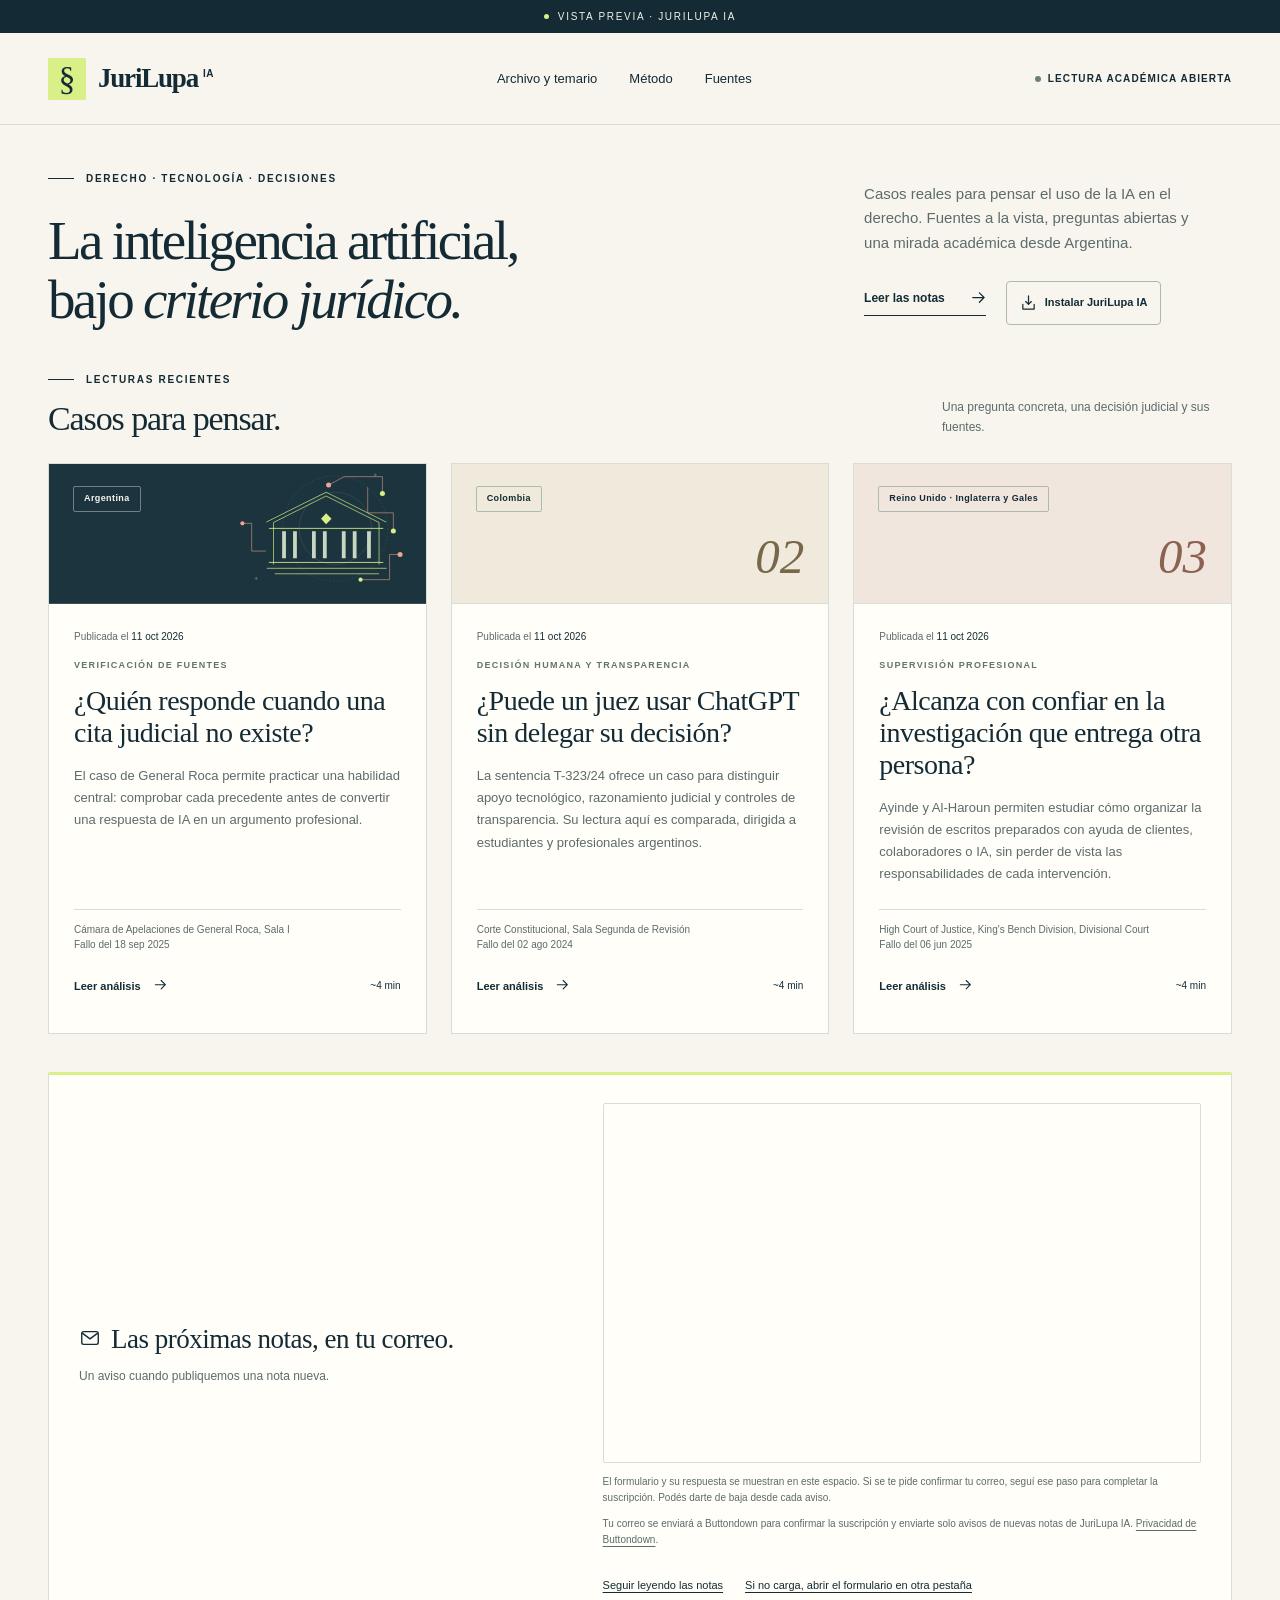
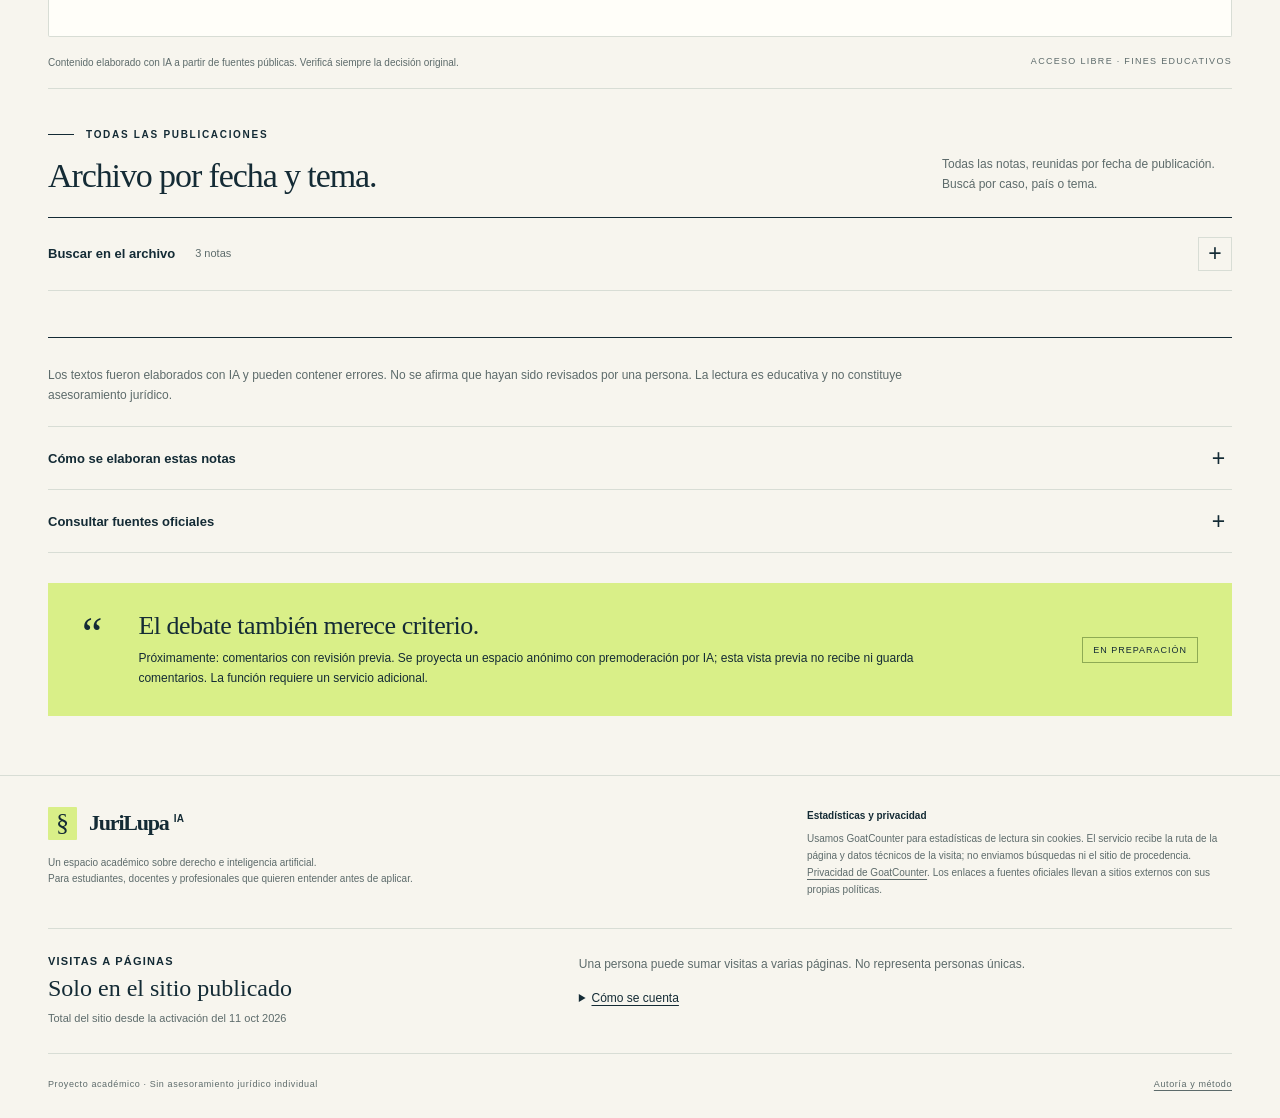
==== commit 4f6cf076: "Mantener la lectura al suscribirse desde la portada" ====
--- a/index.html
+++ b/index.html
@@ -1 +1 @@
-<!doctype html><html lang="es-AR" data-mode="static" data-page-path="/jurilupa-ia/"><head><meta charset="utf-8"><meta name="viewport" content="width=device-width, initial-scale=1"><title>JuriLupa IA · Derecho e inteligencia artificial</title><meta name="description" content="Casos judiciales reales sobre inteligencia artificial, fuentes oficiales y análisis académico desde Argentina."><meta name="theme-color" content="#142b35"><meta name="color-scheme" content="only light"><meta name="referrer" content="no-referrer"><link rel="canonical" href="https://jurilupa-ia.github.io/jurilupa-ia/"><meta property="og:type" content="website"><meta property="og:title" content="JuriLupa IA · Derecho e inteligencia artificial"><meta property="og:description" content="Casos judiciales reales sobre inteligencia artificial, fuentes oficiales y análisis académico desde Argentina."><link rel="stylesheet" href="assets/styles.css"><link rel="manifest" href="manifest.webmanifest"><link rel="icon" href="assets/app-icon.svg" type="image/svg+xml"><link rel="apple-touch-icon" href="assets/apple-touch-icon.png"><meta name="apple-mobile-web-app-capable" content="yes"><meta name="mobile-web-app-capable" content="yes"><meta name="apple-mobile-web-app-title" content="JuriLupa IA"></head><body><a class="skip-link" href="#contenido">Saltar al contenido</a><div class="preview-banner"><span class="preview-dot"></span>Vista previa · JuriLupa IA</div><header class="site-header"><div class="wrap header-inner"><a class="brand" href="index.html" data-home="inicio" aria-label="JuriLupa IA, inicio"><span class="brand-mark" aria-hidden="true">§</span><span class="brand-name">JuriLupa<span>IA</span></span></a><nav class="main-nav" aria-label="Navegación principal"><a href="index.html#archivo" data-home="archivo">Archivo y temario</a><a href="index.html#metodo" data-home="metodo">Método</a><a class="desktop-nav" href="index.html#fuentes" data-home="fuentes">Fuentes</a></nav><div class="nav-note"><i></i>Lectura académica abierta</div></div></header><main id="home-view"><div class="wrap" id="inicio"><section class="hero" id="contenido"><div><div class="eyebrow">Derecho · Tecnología · Decisiones</div><h1>La inteligencia artificial,<br>bajo <em>criterio jurídico.</em></h1></div><div class="hero-description"><p>Casos reales para pensar el uso de la IA en el derecho. Fuentes a la vista, preguntas abiertas y una mirada académica desde Argentina.</p><div class="hero-actions"><a class="text-link" href="#lecturas" data-home="lecturas">Leer las notas <svg viewBox="0 0 18 18" fill="none" stroke="currentColor" stroke-width="1.3" stroke-linecap="round" stroke-linejoin="round" aria-hidden="true"><path d="M4 8h12m-5-5 5 5-5 5"/></svg></a><button class="install-button" type="button" data-install-control aria-controls="install-dialog" aria-haspopup="dialog" hidden><svg viewBox="0 0 18 18" fill="none" stroke="currentColor" stroke-width="1.3" stroke-linecap="round" stroke-linejoin="round" aria-hidden="true"><path d="M9 2v9m-3-3 3 3 3-3M3 11v5h12v-5"/></svg><span>Instalar JuriLupa IA</span></button></div></div></section><section class="latest-readings" id="lecturas" aria-labelledby="latest-title"><div class="section-heading"><div><div class="eyebrow">Lecturas recientes</div><h2 id="latest-title">Casos para pensar.</h2></div><p>Una pregunta concreta, una decisión judicial y sus fuentes.</p></div><div class="reading-grid"><article class="reading-card" data-published="2026-10-11" data-order="0" data-country="Argentina" data-topic="Verificación de fuentes"><div class="card-top illustrated"><span class="badge">Argentina</span><span class="card-illustration" aria-hidden="true"><svg class="art-svg" viewBox="0 0 440 330" fill="none" aria-hidden="true"><circle cx="241" cy="154" r="125" stroke="#586a67" stroke-dasharray="3 6"/><circle cx="241" cy="154" r="86" stroke="#697d72" stroke-width=".6"/><path d="M94 240V140l125-63 126 63v100" stroke="#d9ef88" stroke-width="1.6"/><path d="m77 139 142-71 143 71M78 249h285M97 262h248" stroke="#d9ef88" stroke-width="1.6"/><path d="M119 161v64m26-64v64m45-64v64m26-64v64m45-64v64m26-64v64m34-64v64" stroke="#c8d7bf" stroke-width="9"/><path d="M83 154h272M83 235h272" stroke="#d9ef88" stroke-width="2"/><path d="m225 51 37-20h91v40m-52 205h69v-60h25M76 208H42v-66H20m298-86v61h61v43" stroke="#f2a390" stroke-width="1.3"/><circle cx="225" cy="51" r="6" fill="#f2a390"/><circle cx="353" cy="71" r="6" fill="#d9ef88"/><circle cx="395" cy="216" r="6" fill="#f2a390"/><circle cx="301" cy="276" r="5" fill="#d9ef88"/><circle cx="20" cy="142" r="5" fill="#f2a390"/><circle cx="379" cy="160" r="6" fill="#d9ef88"/><path d="m207 131 12-13 13 13-13 13-12-13Z" fill="#d9ef88"/><path d="M332 27h8m-4-4v8M49 273h8m-4-4v8" stroke="#92a689"/></svg></span></div><div class="card-content"><p class="publication-date">Publicada el <time datetime="2026-10-11">11 oct 2026</time></p><p class="case-topic">Verificación de fuentes</p><h3><a href="articulos/citas-inexistentes-general-roca.html" data-article="citas-inexistentes-general-roca">¿Quién responde cuando una cita judicial no existe?</a></h3><p class="case-summary">El caso de General Roca permite practicar una habilidad central: comprobar cada precedente antes de convertir una respuesta de IA en un argumento profesional.</p><div class="case-court">Cámara de Apelaciones de General Roca, Sala I<br>Fallo del <time datetime="2025-09-18">18 sep 2025</time></div><div class="card-bottom"><a href="articulos/citas-inexistentes-general-roca.html" data-article="citas-inexistentes-general-roca" aria-label="Leer análisis: ¿Quién responde cuando una cita judicial no existe?">Leer análisis <svg viewBox="0 0 18 18" fill="none" stroke="currentColor" stroke-width="1.3" stroke-linecap="round" stroke-linejoin="round" aria-hidden="true"><path d="M4 8h12m-5-5 5 5-5 5"/></svg></a><span>~4 min</span></div></div></article><article class="reading-card" data-published="2026-10-11" data-order="1" data-country="Colombia" data-topic="Decisión humana y transparencia"><div class="card-top"><span class="badge">Colombia</span><span class="case-number" aria-hidden="true">02</span></div><div class="card-content"><p class="publication-date">Publicada el <time datetime="2026-10-11">11 oct 2026</time></p><p class="case-topic">Decisión humana y transparencia</p><h3><a href="articulos/chatgpt-razonamiento-judicial-t323.html" data-article="chatgpt-razonamiento-judicial-t323">¿Puede un juez usar ChatGPT sin delegar su decisión?</a></h3><p class="case-summary">La sentencia T-323/24 ofrece un caso para distinguir apoyo tecnológico, razonamiento judicial y controles de transparencia. Su lectura aquí es comparada, dirigida a estudiantes y profesionales argentinos.</p><div class="case-court">Corte Constitucional, Sala Segunda de Revisión<br>Fallo del <time datetime="2024-08-02">02 ago 2024</time></div><div class="card-bottom"><a href="articulos/chatgpt-razonamiento-judicial-t323.html" data-article="chatgpt-razonamiento-judicial-t323" aria-label="Leer análisis: ¿Puede un juez usar ChatGPT sin delegar su decisión?">Leer análisis <svg viewBox="0 0 18 18" fill="none" stroke="currentColor" stroke-width="1.3" stroke-linecap="round" stroke-linejoin="round" aria-hidden="true"><path d="M4 8h12m-5-5 5 5-5 5"/></svg></a><span>~4 min</span></div></div></article><article class="reading-card" data-published="2026-10-11" data-order="2" data-country="Reino Unido · Inglaterra y Gales" data-topic="Supervisión profesional"><div class="card-top"><span class="badge">Reino Unido · Inglaterra y Gales</span><span class="case-number" aria-hidden="true">03</span></div><div class="card-content"><p class="publication-date">Publicada el <time datetime="2026-10-11">11 oct 2026</time></p><p class="case-topic">Supervisión profesional</p><h3><a href="articulos/supervision-profesional-ayinde-al-haroun.html" data-article="supervision-profesional-ayinde-al-haroun">¿Alcanza con confiar en la investigación que entrega otra persona?</a></h3><p class="case-summary">Ayinde y Al-Haroun permiten estudiar cómo organizar la revisión de escritos preparados con ayuda de clientes, colaboradores o IA, sin perder de vista las responsabilidades de cada intervención.</p><div class="case-court">High Court of Justice, King&#x27;s Bench Division, Divisional Court<br>Fallo del <time datetime="2025-06-06">06 jun 2025</time></div><div class="card-bottom"><a href="articulos/supervision-profesional-ayinde-al-haroun.html" data-article="supervision-profesional-ayinde-al-haroun" aria-label="Leer análisis: ¿Alcanza con confiar en la investigación que entrega otra persona?">Leer análisis <svg viewBox="0 0 18 18" fill="none" stroke="currentColor" stroke-width="1.3" stroke-linecap="round" stroke-linejoin="round" aria-hidden="true"><path d="M4 8h12m-5-5 5 5-5 5"/></svg></a><span>~4 min</span></div></div></article></div></section><section class="subscription-note" id="novedades" aria-labelledby="subscription-title"><div class="subscription-copy"><h2 id="subscription-title"><svg class="subscription-mail-icon" viewBox="0 0 24 24" fill="none" stroke="currentColor" stroke-width="1.5" stroke-linecap="round" stroke-linejoin="round" aria-hidden="true" focusable="false"><rect x="3" y="5" width="18" height="14" rx="2"/><path d="m4 7 8 6 8-6"/></svg><span>Las próximas notas, en tu correo.</span></h2><p>Un aviso cuando publiquemos una nota nueva.</p></div><div class="subscription-entry"><form action="https://buttondown.com/api/emails/embed-subscribe/jurilupaia" method="post" class="subscription-controls embeddable-buttondown-form" aria-labelledby="subscription-title"><div class="subscription-field"><label for="subscription-email">Correo electrónico</label><input id="subscription-email" type="email" name="email" inputmode="email" autocomplete="email" autocapitalize="none" spellcheck="false" placeholder="vos@ejemplo.com" aria-describedby="subscription-help subscription-privacy" required></div><button type="submit">Recibir próximas notas</button></form><p class="subscription-help" id="subscription-help">La suscripción se activa después de que confirmes tu correo. Podés darte de baja desde cada aviso.</p><p class="subscription-privacy" id="subscription-privacy">Tu correo se enviará a Buttondown para confirmar la suscripción y enviarte solo avisos de nuevas notas de JuriLupa IA. <a href="https://buttondown.com/legal/privacy" target="_blank" rel="noopener noreferrer">Privacidad de Buttondown</a>.</p></div></section><div class="editorial-line"><span>Contenido elaborado con IA a partir de fuentes públicas. Verificá siempre la decisión original.</span><span class="tiny-caps">Acceso libre · Fines educativos</span></div><section class="archive" id="archivo" aria-labelledby="archive-title"><div class="section-heading"><div><div class="eyebrow">Todas las publicaciones</div><h2 id="archive-title">Archivo por fecha y tema.</h2></div><p>Todas las notas, reunidas por fecha de publicación. Buscá por caso, país o tema.</p></div><details class="archive-disclosure" id="archive-disclosure"><summary><span class="archive-summary-label"><span class="when-closed">Buscar en el archivo</span><span class="when-open">Cerrar el archivo</span><span class="archive-summary-count">3 notas</span></span><span class="archive-toggle" aria-hidden="true">+</span></summary><div class="archive-content"><p class="archive-note">Las notas se agrupan por fecha de publicación. La fecha de cada fallo se indica por separado.</p><div class="search-tools" hidden><div class="search-panel"><svg viewBox="0 0 18 18" fill="none" stroke="currentColor" stroke-width="1.3" stroke-linecap="round" stroke-linejoin="round" aria-hidden="true"><path d="m13 13 4 4M14 8a6 6 0 1 1-12 0 6 6 0 0 1 12 0"/></svg><label class="sr-only" for="case-search">Buscar por caso, tribunal o concepto</label><input id="case-search" type="search" placeholder="Buscar por caso, tribunal o concepto…" autocomplete="off"><button id="clear-search" class="clear-search" type="button" aria-label="Borrar búsqueda" hidden>×</button></div><div class="filters"><div class="country-filters" role="group" aria-label="Filtrar por país"><button class="filter-button" data-country="all" type="button" aria-pressed="true">Todos</button><button class="filter-button" type="button" data-country="Argentina" aria-pressed="false">Argentina</button><button class="filter-button" type="button" data-country="Colombia" aria-pressed="false">Colombia</button><button class="filter-button" type="button" data-country="Reino Unido · Inglaterra y Gales" aria-pressed="false">Reino Unido</button></div><div class="archive-selects"><label class="topic-filter" for="topic-select">Tema<select id="topic-select"><option value="">Todos los temas</option><option value="Verificación de fuentes">Verificación de fuentes</option><option value="Decisión humana y transparencia">Decisión humana y transparencia</option><option value="Supervisión profesional">Supervisión profesional</option></select></label><label class="topic-filter" for="month-select">Publicadas en<select id="month-select"><option value="">Todos los meses</option><option value="2026-10">Octubre de 2026</option></select></label><label class="topic-filter" for="sort-select">Orden<select id="sort-select"><option value="desc">Más recientes primero</option><option value="asc">Más antiguas primero</option></select></label></div></div></div><noscript><p class="no-js-note">Los filtros necesitan JavaScript. Podés recorrer todas las notas por mes y abrirlas desde sus enlaces.</p></noscript><div class="archive-results"><p class="results-meta" id="results-count" role="status" aria-live="polite" aria-atomic="true">3 notas disponibles</p><button id="clear-filters" class="clear-filters" type="button" hidden>Quitar filtros</button></div><div id="archive-months"><section class="archive-month" id="archivo-2026-10" data-month="2026-10" aria-labelledby="month-2026-10"><div class="archive-month-heading"><h3 id="month-2026-10"><time datetime="2026-10">Octubre de 2026</time></h3><span class="month-count">3 notas</span></div><div class="article-grid"><article class="case-card" data-published="2026-10-11" data-order="0" data-country="Argentina" data-topic="Verificación de fuentes" data-search="¿Quién responde cuando una cita judicial no existe? Argentina Cámara de Apelaciones de General Roca, Sala I Verificación de fuentes El caso de General Roca permite practicar una habilidad central: comprobar cada precedente antes de convertir una respuesta de IA en un argumento profesional. En un litigio de consumo, la Cámara de General Roca detectó 26 precedentes inexistentes. Consideró probable, sin acreditarlo, el uso de IA. No aplicó sanción disciplinaria formal: formuló un llamado de atención, ofició al Colegio y excluyó honorarios por tareas inoficiosas. La enseñanza práctica es verificar existencia, contenido y pertinencia de cada cita. Ni la apariencia profesional del texto ni su origen tecnológico sustituyen ese control. En M.J.L. c/ Peugeot Citroën Argentina S.A. y otra, un litigio de consumo por un automóvil, la Sala I de General Roca detectó 26 precedentes inexistentes: seis en un escrito de una codemandada y veinte en presentaciones de la actora. El tribunal requirió sus fuentes. Consideró muy probable el uso de IA, sin tenerlo por acreditado. La cuestión relevante era la responsabilidad por presentar respaldo jurisprudencial que no podía verificarse. La Cámara destacó el deber profesional de cotejar las fuentes. Expresó que no aplicaría sanciones en esa instancia, pero formuló un severo llamado de atención y ordenó oficiar al Colegio de Abogados. Además, declaró inoficiosas las tareas de ambos letrados en la alzada y no les atribuyó honorarios por ellas. Conviene distinguir esta consecuencia económica de una sanción disciplinaria formal. El fallo tampoco demuestra que cualquier error de cita provenga de IA. Propuesta didáctica: imaginemos una ficha dividida en existencia, fidelidad y pertinencia. En la primera casilla guardamos la identificación y el documento original. En la segunda anotamos el pasaje preciso que respalda nuestra afirmación. En la tercera explicamos por qué esa regla puede trasladarse a los hechos que analizamos. Una marca positiva en una casilla no completa las demás. La existencia requiere encontrar la resolución, no solamente otra página que repita su nombre. La fidelidad exige leer alrededor del fragmento seleccionado: puede tratarse del argumento de una parte, de una postura rechazada o de un voto minoritario. La pertinencia pide comparar hechos, normas, competencia y alcance. Este método también sirve cuando la referencia llegó por correo, una clase o una base de apuntes. 1. Separá investigación y redacción. Prepará primero una lista de proposiciones que necesitás sostener. Por ejemplo: qué requisito legal está discutido, qué hecho lo acredita y qué consecuencia pretendés. Buscá materiales para esas preguntas; evitá acumular citas que solo aporten apariencia de autoridad. 2. Abrí cada fuente primaria. Registrá tribunal, sala, fecha, expediente y dirección de consulta. Conservá una copia cuando sea posible y esté permitido. Si el enlace está caído, buscá otra publicación institucional o solicitá acceso por una vía apropiada. Una búsqueda fallida no prueba por sí sola la inexistencia, pero deja la referencia pendiente. 3. Redactá una ficha breve con tus propias palabras. Identificá hechos relevantes, cuestión, decisión y razón decisiva. Después agregá el fragmento que realmente vas a utilizar, indicando su ubicación. Cuando uses comillas, compará palabra por palabra con el original y señalá cualquier omisión que pueda alterar el sentido. 4. Controlá el argumento completo. Preguntate qué cambia si retirás esa cita. Si la conclusión queda sin apoyo, necesitás más investigación. Si la regla sigue sostenida por otras fuentes verificadas, simplificá. Antes de firmar, revisá también nombres, fechas, normas y referencias cruzadas incorporadas durante las sucesivas versiones. 5. Dejá constancia del control. Una carpeta compartida y una lista sencilla pueden ser suficientes: afirmación, fuente, pasaje, persona que revisa y fecha. El objetivo es que otra persona pueda reconstruir el recorrido sin repetir toda la búsqueda. Reservá tiempo para esta tarea desde el comienzo, especialmente cuando exista un vencimiento cercano. Supuesto ficticio: recibís un borrador con tres fallos. El primero existe y sostiene la regla invocada; el segundo existe, pero resuelve otra cuestión; el tercero solo aparece en la respuesta de un chatbot. Tenés veinte minutos para preparar una devolución. Clasificá cada referencia y escribí qué comprobación falta. Respuesta orientativa: conservá provisionalmente el primero, justificando su pertinencia; reemplazá o reformulá el segundo después de leerlo; retirá del borrador final el tercero mientras no pueda corroborarse. Pedirle al mismo chatbot que confirme su respuesta no cierra la verificación. Fuente primaria: sentencia del 18 de septiembre de 2025, expediente RO-12819-C-0000, considerandos VIII y IX y parte resolutiva, publicada en PUMA del Poder Judicial de Río Negro. Este comentario estudia ese pronunciamiento; no informa sobre eventuales actuaciones posteriores. Texto elaborado con inteligencia artificial para un prototipo educativo de JuriLupa IA. No se afirma revisión humana. Las propuestas de trabajo y el ejercicio son elaboración didáctica, no instrucciones del tribunal. Antes de utilizarlo profesionalmente, revisá las fuentes y el derecho aplicable. No constituye asesoramiento jurídico."><div class="card-top"><span class="badge">Argentina</span><span class="case-number" aria-hidden="true">01</span></div><div class="card-content"><p class="publication-date">Publicada el <time datetime="2026-10-11">11 oct 2026</time></p><p class="case-topic">Verificación de fuentes</p><h4><a href="articulos/citas-inexistentes-general-roca.html" data-article="citas-inexistentes-general-roca">¿Quién responde cuando una cita judicial no existe?</a></h4><p class="case-summary">El caso de General Roca permite practicar una habilidad central: comprobar cada precedente antes de convertir una respuesta de IA en un argumento profesional.</p><div class="case-court">Cámara de Apelaciones de General Roca, Sala I<br>Fallo del <time datetime="2025-09-18">18 sep 2025</time></div><div class="card-bottom"><a href="articulos/citas-inexistentes-general-roca.html" data-article="citas-inexistentes-general-roca" aria-label="Leer análisis: ¿Quién responde cuando una cita judicial no existe?">Leer análisis <svg viewBox="0 0 18 18" fill="none" stroke="currentColor" stroke-width="1.3" stroke-linecap="round" stroke-linejoin="round" aria-hidden="true"><path d="M4 8h12m-5-5 5 5-5 5"/></svg></a><span>~4 min</span></div></div></article><article class="case-card" data-published="2026-10-11" data-order="1" data-country="Colombia" data-topic="Decisión humana y transparencia" data-search="¿Puede un juez usar ChatGPT sin delegar su decisión? Colombia Corte Constitucional, Sala Segunda de Revisión Decisión humana y transparencia La sentencia T-323/24 ofrece un caso para distinguir apoyo tecnológico, razonamiento judicial y controles de transparencia. Su lectura aquí es comparada, dirigida a estudiantes y profesionales argentinos. La Corte Constitucional colombiana examinó una sentencia que incorporaba respuestas de ChatGPT. No encontró sustitución del razonamiento humano: el juez había analizado y decidido previamente, sin cargar datos personales o sensibles del caso. Señaló, sin embargo, déficits de transparencia y responsabilidad y fijó pautas de uso. La lección es delimitar y documentar la asistencia. La T-323/24 no habilita cualquier uso ni vincula directamente a los tribunales argentinos. En una tutela sobre acceso a servicios de salud, un juez colombiano incorporó preguntas y respuestas de ChatGPT en su sentencia. La Corte Constitucional examinó si ese uso afectaba el debido proceso y la garantía del juez natural. Constató que el funcionario había desarrollado antes el análisis jurídico y adoptado la decisión, y que no ingresó datos personales o sensibles del caso en la herramienta. La T-323/24 no encontró sustitución del razonamiento humano ni invalidez por ese uso de IA. Sin embargo, advirtió cumplimiento incompleto de transparencia y responsabilidad. Estableció pautas de control humano, verificación y privacidad, y ordenó elaborar lineamientos y capacitar. La validez de aquella decisión no equivale a aprobar cualquier utilización futura. Se trata de jurisprudencia colombiana: no es una regla directamente vinculante para los tribunales argentinos. Propuesta didáctica: clasificá las tareas antes de valorar la herramienta. Una actividad editorial puede consistir en detectar repeticiones o proponer títulos. Una actividad de investigación puede sugerir términos de búsqueda. Una actividad decisoria comprende seleccionar los hechos relevantes, valorar argumentos y justificar una solución. La etiqueta comercial del producto explica poco si no conocemos la tarea concreta. Para una clase o una oficina, resulta útil comparar dos versiones de un mismo documento. ¿Qué afirmaciones estaban presentes antes de la asistencia? ¿Cuáles fueron agregadas? ¿Cambió el grado de certeza? ¿Una posibilidad se volvió una conclusión? Esta comparación permite descubrir alteraciones sustantivas ocultas bajo una mejora de estilo. Una frase más clara también puede ser menos exacta. 1. Definí la tarea por escrito. Indicá el resultado esperado y qué partes quedan fuera. Un encargo acotado sería señalar términos ambiguos en un texto previamente preparado. Un encargo abierto, como resolver todo el expediente, dificulta saber qué razonamiento pertenece a la persona y qué apareció por sugerencia del sistema. La delimitación permite evaluar el resultado contra un objetivo concreto. 2. Prepará una versión segura del material. Trabajá, cuando alcance, con ejemplos ficticios o fragmentos públicos. Revisá nombres, identificadores, detalles de salud y combinaciones que puedan individualizar a alguien. Cambiar un nombre no garantiza anonimato. Antes de cargar documentación real, evaluá autorizaciones, confidencialidad, condiciones del servicio y reglas institucionales aplicables; si falta claridad, suspendé esa carga. 3. Conservá el razonamiento propio. Elaborá un esquema con problema, hechos, fuentes, alternativas y conclusión provisional. Después compará cualquier sugerencia con ese esquema. Una contradicción puede ser valiosa como pregunta de investigación, pero requiere comprobación independiente. No la resuelvas por la seguridad con la que la herramienta formula su respuesta. 4. Revisá cada cambio sustantivo. Confirmá que una simplificación no haya suprimido una excepción, confundido una carga procesal o convertido una inferencia en hecho probado. Marcá las propuestas aceptadas y las rechazadas. Cuando aparezca una fuente nueva, localizá su texto original antes de utilizarla como respaldo del argumento. 5. Diseñá una constancia comprensible. Para un ejercicio académico, registrá herramienta, fecha, propósito, tipo de datos y controles realizados. Explicá qué partes recibieron asistencia. En una actuación profesional, adaptá esa documentación a las exigencias y canales correspondientes, sin incorporar conversaciones completas si exponen información reservada. Transparencia y prudencia informativa deben pensarse juntas. Supuesto ficticio: tu borrador dice que un documento podría respaldar una hipótesis si se confirma su autenticidad. Una herramienta lo reescribe afirmando que el documento demuestra esa hipótesis. ¿Es una mejora editorial? Identificá las dos modificaciones y prepará una devolución de tres líneas. Respuesta orientativa: desapareció la condición de autenticidad y aumentó el grado de certeza. Restaurá ambas precisiones. Luego explicá qué verificación permitiría, eventualmente, modificar la conclusión. Para comparar trabajos en clase, pedí que cada grupo justifique el cambio con el material disponible, sin acudir a la supuesta autoridad del sistema. Fuente primaria: Corte Constitucional de Colombia, sentencia T-323/24, 2 de agosto de 2024; fundamentos 347 a 376 y resolutivos cuarto a sexto, en la Relatoría oficial. La actividad propuesta es una lectura comparada, no una descripción de la regulación argentina vigente. Texto elaborado con inteligencia artificial para un prototipo educativo de JuriLupa IA. No se afirma revisión humana. Las propuestas de trabajo y el ejercicio son elaboración didáctica, no instrucciones del tribunal. Antes de utilizarlo profesionalmente, revisá las fuentes y el derecho aplicable. No constituye asesoramiento jurídico."><div class="card-top"><span class="badge">Colombia</span><span class="case-number" aria-hidden="true">02</span></div><div class="card-content"><p class="publication-date">Publicada el <time datetime="2026-10-11">11 oct 2026</time></p><p class="case-topic">Decisión humana y transparencia</p><h4><a href="articulos/chatgpt-razonamiento-judicial-t323.html" data-article="chatgpt-razonamiento-judicial-t323">¿Puede un juez usar ChatGPT sin delegar su decisión?</a></h4><p class="case-summary">La sentencia T-323/24 ofrece un caso para distinguir apoyo tecnológico, razonamiento judicial y controles de transparencia. Su lectura aquí es comparada, dirigida a estudiantes y profesionales argentinos.</p><div class="case-court">Corte Constitucional, Sala Segunda de Revisión<br>Fallo del <time datetime="2024-08-02">02 ago 2024</time></div><div class="card-bottom"><a href="articulos/chatgpt-razonamiento-judicial-t323.html" data-article="chatgpt-razonamiento-judicial-t323" aria-label="Leer análisis: ¿Puede un juez usar ChatGPT sin delegar su decisión?">Leer análisis <svg viewBox="0 0 18 18" fill="none" stroke="currentColor" stroke-width="1.3" stroke-linecap="round" stroke-linejoin="round" aria-hidden="true"><path d="M4 8h12m-5-5 5 5-5 5"/></svg></a><span>~4 min</span></div></div></article><article class="case-card" data-published="2026-10-11" data-order="2" data-country="Reino Unido · Inglaterra y Gales" data-topic="Supervisión profesional" data-search="¿Alcanza con confiar en la investigación que entrega otra persona? Reino Unido · Inglaterra y Gales High Court of Justice, King&#x27;s Bench Division, Divisional Court Supervisión profesional Ayinde y Al-Haroun permiten estudiar cómo organizar la revisión de escritos preparados con ayuda de clientes, colaboradores o IA, sin perder de vista las responsabilidades de cada intervención. La High Court examinó dos asuntos con citas judiciales falsas y dispuso derivaciones profesionales, sin condenar por contempt. En Ayinde consideró alcanzado el umbral para iniciar ese procedimiento, pero no lo inició; en Al-Haroun no lo consideró satisfecho respecto del solicitor. La lección práctica es verificar también la investigación recibida de clientes o colaboradores. Estas consecuencias pertenecen a Inglaterra y Gales y no se trasladan automáticamente a Argentina. La High Court examinó conjuntamente dos asuntos con citas judiciales falsas. En Al-Haroun, parte del material provenía de investigación del cliente. En Ayinde, la explicación del origen de las referencias fue controvertida. El problema era cómo habían llegado esos materiales al tribunal y qué responsabilidad correspondía a los profesionales que intervinieron. La sentencia analizó la falta de comprobación y la supervisión del trabajo. El pronunciamiento del 6 de junio de 2025 dispuso derivaciones a organismos profesionales. No condenó por contempt of court. En Ayinde consideró alcanzado el umbral para iniciar ese procedimiento, pero decidió no hacerlo; en Al-Haroun no lo consideró satisfecho respecto del solicitor. Destacó que confiar en la investigación del cliente no releva al profesional de verificarla. Estas respuestas pertenecen al derecho de Inglaterra y Gales y no se trasladan automáticamente a Argentina. Propuesta didáctica: imaginemos que una persona corrige estilo, otra revisa estrategia y una tercera firma. Si todas creen que alguien más controló las citas, el documento puede circular sin esa comprobación. Decir que un texto fue revisado no explica qué se revisó. Conviene nombrar la tarea: fidelidad de transcripciones, vigencia normativa, consistencia fáctica o adecuación del pedido. También ayuda separar confianza interpersonal y evidencia documental. Un colaborador responsable puede recibir información defectuosa; un cliente puede aportar una pista útil que requiera investigación adicional. Pedir el documento original y su pasaje relevante permite trabajar mejor con ambos. La procedencia de una sugerencia orienta las preguntas, pero no reemplaza el examen de su contenido. 1. Recibí el material con contexto. Preguntá qué problema pretende resolver, de dónde provienen las referencias y qué verificaciones se hicieron. Identificá si contiene transcripciones, resúmenes propios o texto generado. La respuesta sirve para organizar la revisión; no debe usarse como un certificado automático de exactitud ni como una acusación anticipada. 2. Asigná un responsable por control. Para cada afirmación jurídica relevante, alguien debe abrir la fuente, ubicar el pasaje y explicar su relación con el argumento. La persona que revisa estrategia puede ser otra, pero necesita ver el estado de esas comprobaciones. Una lista breve evita que las tareas menos visibles queden entre dos roles. 3. Separá pendientes y verificados. Conservá las referencias aún no corroboradas en un espacio de investigación, fuera del texto listo para presentar. Si faltan documentos, buscá acceso o reformulá el argumento con materiales comprobables. No completes de memoria fechas, salas o números de expediente para que la referencia parezca terminada. 4. Hacé un control final sobre la versión real. La copia revisada y la que se envía pueden ser distintas. Compará los cambios posteriores y verificá que no reaparezcan fragmentos descartados. Es útil guardar una versión cerrada junto con su lista de fuentes, dejando claro qué modificaciones exigirían una nueva revisión. 5. Si aparece un error, evaluá todo su alcance. Identificá qué afirmaciones dependen de él y qué otros textos reutilizan el mismo material. Prepará una explicación precisa y una propuesta de corrección para quien deba decidir los pasos procesales. Evitá sustituir rápidamente una cita por otra solo porque conduce a una conclusión parecida: también debe comprobarse. Supuesto ficticio: una estudiante prepara un borrador, un cliente agrega dos precedentes y una abogada lo revisa antes de un vencimiento. Diseñá una lista de cinco casillas que permita decidir si está listo. No alcanza con escribir quién redactó o quién leyó. Respuesta orientativa: verificá identificación de cada fuente, lectura del pasaje pertinente, correspondencia con los hechos, control de la versión final y registro de pendientes. Después indicá quién puede resolver cada duda. Si una fuente importante sigue sin corroborarse, explicitá qué parte del argumento deberá retirarse, sustituirse o investigarse antes de la presentación. Fuente primaria: Ayinde v London Borough of Haringey y Al-Haroun v Qatar National Bank, [2025] EWHC 1383 (Admin), 6 de junio de 2025, especialmente párrafos 63 a 82, PDF oficial de Judiciary UK. No se informa aquí sobre decisiones disciplinarias posteriores. Texto elaborado con inteligencia artificial para un prototipo educativo de JuriLupa IA. No se afirma revisión humana. Las propuestas de trabajo y el ejercicio son elaboración didáctica, no instrucciones del tribunal. Antes de utilizarlo profesionalmente, revisá las fuentes y el derecho aplicable. No constituye asesoramiento jurídico."><div class="card-top"><span class="badge">Reino Unido · Inglaterra y Gales</span><span class="case-number" aria-hidden="true">03</span></div><div class="card-content"><p class="publication-date">Publicada el <time datetime="2026-10-11">11 oct 2026</time></p><p class="case-topic">Supervisión profesional</p><h4><a href="articulos/supervision-profesional-ayinde-al-haroun.html" data-article="supervision-profesional-ayinde-al-haroun">¿Alcanza con confiar en la investigación que entrega otra persona?</a></h4><p class="case-summary">Ayinde y Al-Haroun permiten estudiar cómo organizar la revisión de escritos preparados con ayuda de clientes, colaboradores o IA, sin perder de vista las responsabilidades de cada intervención.</p><div class="case-court">High Court of Justice, King&#x27;s Bench Division, Divisional Court<br>Fallo del <time datetime="2025-06-06">06 jun 2025</time></div><div class="card-bottom"><a href="articulos/supervision-profesional-ayinde-al-haroun.html" data-article="supervision-profesional-ayinde-al-haroun" aria-label="Leer análisis: ¿Alcanza con confiar en la investigación que entrega otra persona?">Leer análisis <svg viewBox="0 0 18 18" fill="none" stroke="currentColor" stroke-width="1.3" stroke-linecap="round" stroke-linejoin="round" aria-hidden="true"><path d="M4 8h12m-5-5 5 5-5 5"/></svg></a><span>~4 min</span></div></div></article></div></section></div><div class="empty-state" id="empty-results" hidden><h3>No encontramos esa lectura.</h3><p>Probá con otro concepto o quitá algún filtro.</p><button id="reset-filters" class="outline-button" type="button">Ver todas las notas <svg viewBox="0 0 18 18" fill="none" stroke="currentColor" stroke-width="1.3" stroke-linecap="round" stroke-linejoin="round" aria-hidden="true"><path d="M4 8h12m-5-5 5 5-5 5"/></svg></button></div></div></details></section><section class="method method-compact" id="metodo" aria-labelledby="method-title"><p class="method-notice">Los textos fueron elaborados con IA y pueden contener errores. No se afirma que hayan sido revisados por una persona. La lectura es educativa y no constituye asesoramiento jurídico.</p><details class="reference-disclosure" id="method-disclosure"><summary><span id="method-title">Cómo se elaboran estas notas</span><span class="reference-toggle" aria-hidden="true">+</span></summary><div class="reference-content"><p class="method-intro">La IA puede ayudar a estudiar una decisión. La comprensión jurídica exige volver a los hechos, al texto y a la jurisdicción.</p><div class="method-steps"><div class="method-step"><h3>La fuente, siempre a mano</h3><p>Cada análisis enlaza la decisión oficial. Se distinguen los hechos del caso, el criterio del tribunal y los ejercicios didácticos, que son ficticios.</p></div><div class="method-step"><h3>Comparar sin trasladar reglas</h3><p>Los casos extranjeros son referencias académicas. No se presentan como derecho aplicable en Argentina ni reemplazan el análisis de las normas locales.</p></div></div></div></details></section><section class="source-section source-compact" id="fuentes" aria-labelledby="sources-title"><details class="reference-disclosure" id="sources-disclosure"><summary><span id="sources-title">Consultar fuentes oficiales</span><span class="reference-toggle" aria-hidden="true">+</span></summary><div class="reference-content"><p class="source-intro">Accedé directamente a las sentencias, sin pasar por las notas.</p><div class="source-list"><a class="source-link" href="https://puma.jusrionegro.gov.ar/expjud/busqueda-publica/view/d357455b-2373-4d2a-afe3-a9a435ffa56f" target="_blank" rel="noopener noreferrer"><span><span class="source-label">Leer la sentencia oficial en PUMA</span><small>Argentina · 18 sep 2025</small></span><svg viewBox="0 0 18 18" fill="none" stroke="currentColor" stroke-width="1.3" stroke-linecap="round" stroke-linejoin="round" aria-hidden="true"><path d="M6 3h9v9M15 3 3 15"/></svg></a><a class="source-link" href="https://www.corteconstitucional.gov.co/relatoria/2024/T-323-24.htm" target="_blank" rel="noopener noreferrer"><span><span class="source-label">Leer T-323/24 en la Relatoría oficial</span><small>Colombia · 02 ago 2024</small></span><svg viewBox="0 0 18 18" fill="none" stroke="currentColor" stroke-width="1.3" stroke-linecap="round" stroke-linejoin="round" aria-hidden="true"><path d="M6 3h9v9M15 3 3 15"/></svg></a><a class="source-link" href="https://www.judiciary.uk/wp-content/uploads/2025/06/Ayinde-v-London-Borough-of-Haringey-and-Al-Haroun-v-Qatar-National-Bank.pdf" target="_blank" rel="noopener noreferrer"><span><span class="source-label">Leer la sentencia oficial de la High Court</span><small>Reino Unido · Inglaterra y Gales · 06 jun 2025</small></span><svg viewBox="0 0 18 18" fill="none" stroke="currentColor" stroke-width="1.3" stroke-linecap="round" stroke-linejoin="round" aria-hidden="true"><path d="M6 3h9v9M15 3 3 15"/></svg></a></div></div></details></section><section class="community" aria-labelledby="community-title"><span class="community-symbol" aria-hidden="true">“</span><div class="community-copy"><h2 id="community-title">El debate también merece criterio.</h2><p>Próximamente: comentarios con revisión previa. Se proyecta un espacio anónimo con premoderación por IA; esta vista previa no recibe ni guarda comentarios. La función requiere un servicio adicional.</p></div><span class="soon-tag">En preparación</span></section></div></main><footer class="site-footer"><div class="wrap"><div class="footer-top"><div><a class="brand" href="index.html" data-home="inicio" aria-label="JuriLupa IA, inicio"><span class="brand-mark" aria-hidden="true">§</span><span class="brand-name">JuriLupa<span>IA</span></span></a><p class="footer-description">Un espacio académico sobre derecho e inteligencia artificial.<br>Para estudiantes, docentes y profesionales que quieren entender antes de aplicar.</p></div><p class="privacy" id="privacidad"><strong>Estadísticas y privacidad</strong>Usamos GoatCounter para estadísticas de lectura sin cookies. El servicio recibe la ruta de la página y datos técnicos de la visita; no enviamos búsquedas ni el sitio de procedencia. <a href="https://www.goatcounter.com/help/privacy" target="_blank" rel="noopener noreferrer">Privacidad de GoatCounter</a>. Los enlaces a fuentes oficiales llevan a sitios externos con sus propias políticas.</p></div><section class="visit-counter" aria-labelledby="visit-counter-label"><div class="visit-counter-heading"><span class="visit-counter-label" id="visit-counter-label">Visitas a páginas</span><span class="visit-counter-value" id="visit-count" role="status" aria-live="polite" aria-atomic="true" aria-describedby="visit-counter-label">No disponible</span><span class="visit-counter-since">Total del sitio desde la activación del <time datetime="2026-10-11">11 oct 2026</time></span></div><div class="visit-counter-explanation"><p>Una persona puede sumar visitas a varias páginas. No representa personas únicas.</p><details><summary>Cómo se cuenta</summary><p>Con la configuración predeterminada de sesiones, GoatCounter agrupa las visitas repetidas a una misma página durante hasta 8 horas. El total puede tardar hasta 4 horas en actualizarse. No incluye tráfico anterior a la activación ni todas las visitas: los bloqueadores, JavaScript desactivado y las direcciones con parámetros pueden impedir el registro. Si el contador no responde, mostramos «No disponible».</p></details></div></section><div class="footer-install"></div><div class="footer-bottom"><span>Proyecto académico · Sin asesoramiento jurídico individual</span><a href="index.html#metodo" data-home="metodo">Autoría y método</a></div></div></footer><dialog class="install-dialog" id="install-dialog" aria-labelledby="install-title" aria-describedby="install-description" closedby="any"><div class="install-panel"><button class="install-close" type="button" aria-label="Cerrar instrucciones de instalación" autofocus>×</button><img class="install-app-icon" src="assets/app-icon.svg" width="56" height="56" alt=""><p class="install-eyebrow">Siempre a mano</p><h2 id="install-title">JuriLupa IA, en tu inicio.</h2><p id="install-description">Agregá el sitio a tu pantalla de inicio. Necesitás conexión a internet para consultar las notas y sus fuentes.</p><p class="install-status" id="install-status" role="status" aria-live="polite" hidden></p><button class="install-native" id="install-native" type="button" hidden>Continuar con el navegador <svg viewBox="0 0 18 18" fill="none" stroke="currentColor" stroke-width="1.3" stroke-linecap="round" stroke-linejoin="round" aria-hidden="true"><path d="M4 8h12m-5-5 5 5-5 5"/></svg></button><p class="install-inapp-note">Si abriste el enlace dentro de otra app, usá su menú para abrirlo en tu navegador habitual. Si esa opción no aparece, copiá la dirección y abrila en Safari o Chrome.</p><div class="install-guides"><details data-install-guide="ios"><summary>iPhone o iPad · Safari</summary><ol><li>Abrí la portada de JuriLupa IA en Safari.</li><li>Tocá Compartir, directamente o dentro del menú de la página.</li><li>Elegí «Añadir a pantalla de inicio» o «Agregar a inicio». Si aparece «Abrir como app web», dejalo activado y confirmá con «Añadir» o «Agregar».</li></ol></details><details data-install-guide="android"><summary>Android · Chrome</summary><ol><li>Abrí la portada en Chrome y tocá el menú de tres puntos.</li><li>Elegí «Instalar y crear acceso directo» y luego «Instalar», si está disponible. En otras versiones puede aparecer «Añadir a pantalla de inicio».</li><li>Seguí la confirmación del navegador. Si solo ofrece crear un acceso directo, este abrirá el sitio en el navegador.</li></ol></details><details data-install-guide="samsung"><summary>Samsung Internet</summary><p>En el menú del navegador, buscá la opción para añadir la página a la pantalla de inicio. Según la versión, puede aparecer dentro de «Añadir página a» o como un símbolo + en la barra de direcciones. Confirmá los pasos que te muestre.</p></details><details data-install-guide="desktop"><summary>Computadora u otro navegador</summary><p>Buscá «Instalar» en la barra de direcciones o en el menú del navegador. Si no ofrece esa opción, podés guardar el sitio en tus favoritos.</p></details></div><p class="install-footnote">Las opciones y los nombres varían según el navegador y su versión. La instalación se confirma en el navegador.</p></div></dialog><div class="reading-progress" id="reading-progress" aria-hidden="true"></div><div class="toast" id="toast" role="status" aria-live="polite" hidden></div><script src="assets/site.js" defer></script><script src="assets/install.js" defer></script></body></html>
+<!doctype html><html lang="es-AR" data-mode="static" data-page-path="/jurilupa-ia/"><head><meta charset="utf-8"><meta name="viewport" content="width=device-width, initial-scale=1"><title>JuriLupa IA · Derecho e inteligencia artificial</title><meta name="description" content="Casos judiciales reales sobre inteligencia artificial, fuentes oficiales y análisis académico desde Argentina."><meta name="theme-color" content="#142b35"><meta name="color-scheme" content="only light"><meta name="referrer" content="no-referrer"><link rel="canonical" href="https://jurilupa-ia.github.io/jurilupa-ia/"><meta property="og:type" content="website"><meta property="og:title" content="JuriLupa IA · Derecho e inteligencia artificial"><meta property="og:description" content="Casos judiciales reales sobre inteligencia artificial, fuentes oficiales y análisis académico desde Argentina."><link rel="stylesheet" href="assets/styles.css"><link rel="manifest" href="manifest.webmanifest"><link rel="icon" href="assets/app-icon.svg" type="image/svg+xml"><link rel="apple-touch-icon" href="assets/apple-touch-icon.png"><meta name="apple-mobile-web-app-capable" content="yes"><meta name="mobile-web-app-capable" content="yes"><meta name="apple-mobile-web-app-title" content="JuriLupa IA"></head><body><a class="skip-link" href="#contenido">Saltar al contenido</a><div class="preview-banner"><span class="preview-dot"></span>Vista previa · JuriLupa IA</div><header class="site-header"><div class="wrap header-inner"><a class="brand" href="index.html" data-home="inicio" aria-label="JuriLupa IA, inicio"><span class="brand-mark" aria-hidden="true">§</span><span class="brand-name">JuriLupa<span>IA</span></span></a><nav class="main-nav" aria-label="Navegación principal"><a href="index.html#archivo" data-home="archivo">Archivo y temario</a><a href="index.html#metodo" data-home="metodo">Método</a><a class="desktop-nav" href="index.html#fuentes" data-home="fuentes">Fuentes</a></nav><div class="nav-note"><i></i>Lectura académica abierta</div></div></header><main id="home-view"><div class="wrap" id="inicio"><section class="hero" id="contenido"><div><div class="eyebrow">Derecho · Tecnología · Decisiones</div><h1>La inteligencia artificial,<br>bajo <em>criterio jurídico.</em></h1></div><div class="hero-description"><p>Casos reales para pensar el uso de la IA en el derecho. Fuentes a la vista, preguntas abiertas y una mirada académica desde Argentina.</p><div class="hero-actions"><a class="text-link" href="#lecturas" data-home="lecturas">Leer las notas <svg viewBox="0 0 18 18" fill="none" stroke="currentColor" stroke-width="1.3" stroke-linecap="round" stroke-linejoin="round" aria-hidden="true"><path d="M4 8h12m-5-5 5 5-5 5"/></svg></a><button class="install-button" type="button" data-install-control aria-controls="install-dialog" aria-haspopup="dialog" hidden><svg viewBox="0 0 18 18" fill="none" stroke="currentColor" stroke-width="1.3" stroke-linecap="round" stroke-linejoin="round" aria-hidden="true"><path d="M9 2v9m-3-3 3 3 3-3M3 11v5h12v-5"/></svg><span>Instalar JuriLupa IA</span></button></div></div></section><section class="latest-readings" id="lecturas" aria-labelledby="latest-title"><div class="section-heading"><div><div class="eyebrow">Lecturas recientes</div><h2 id="latest-title">Casos para pensar.</h2></div><p>Una pregunta concreta, una decisión judicial y sus fuentes.</p></div><div class="reading-grid"><article class="reading-card" data-published="2026-10-11" data-order="0" data-country="Argentina" data-topic="Verificación de fuentes"><div class="card-top illustrated"><span class="badge">Argentina</span><span class="card-illustration" aria-hidden="true"><svg class="art-svg" viewBox="0 0 440 330" fill="none" aria-hidden="true"><circle cx="241" cy="154" r="125" stroke="#586a67" stroke-dasharray="3 6"/><circle cx="241" cy="154" r="86" stroke="#697d72" stroke-width=".6"/><path d="M94 240V140l125-63 126 63v100" stroke="#d9ef88" stroke-width="1.6"/><path d="m77 139 142-71 143 71M78 249h285M97 262h248" stroke="#d9ef88" stroke-width="1.6"/><path d="M119 161v64m26-64v64m45-64v64m26-64v64m45-64v64m26-64v64m34-64v64" stroke="#c8d7bf" stroke-width="9"/><path d="M83 154h272M83 235h272" stroke="#d9ef88" stroke-width="2"/><path d="m225 51 37-20h91v40m-52 205h69v-60h25M76 208H42v-66H20m298-86v61h61v43" stroke="#f2a390" stroke-width="1.3"/><circle cx="225" cy="51" r="6" fill="#f2a390"/><circle cx="353" cy="71" r="6" fill="#d9ef88"/><circle cx="395" cy="216" r="6" fill="#f2a390"/><circle cx="301" cy="276" r="5" fill="#d9ef88"/><circle cx="20" cy="142" r="5" fill="#f2a390"/><circle cx="379" cy="160" r="6" fill="#d9ef88"/><path d="m207 131 12-13 13 13-13 13-12-13Z" fill="#d9ef88"/><path d="M332 27h8m-4-4v8M49 273h8m-4-4v8" stroke="#92a689"/></svg></span></div><div class="card-content"><p class="publication-date">Publicada el <time datetime="2026-10-11">11 oct 2026</time></p><p class="case-topic">Verificación de fuentes</p><h3><a href="articulos/citas-inexistentes-general-roca.html" data-article="citas-inexistentes-general-roca">¿Quién responde cuando una cita judicial no existe?</a></h3><p class="case-summary">El caso de General Roca permite practicar una habilidad central: comprobar cada precedente antes de convertir una respuesta de IA en un argumento profesional.</p><div class="case-court">Cámara de Apelaciones de General Roca, Sala I<br>Fallo del <time datetime="2025-09-18">18 sep 2025</time></div><div class="card-bottom"><a href="articulos/citas-inexistentes-general-roca.html" data-article="citas-inexistentes-general-roca" aria-label="Leer análisis: ¿Quién responde cuando una cita judicial no existe?">Leer análisis <svg viewBox="0 0 18 18" fill="none" stroke="currentColor" stroke-width="1.3" stroke-linecap="round" stroke-linejoin="round" aria-hidden="true"><path d="M4 8h12m-5-5 5 5-5 5"/></svg></a><span>~4 min</span></div></div></article><article class="reading-card" data-published="2026-10-11" data-order="1" data-country="Colombia" data-topic="Decisión humana y transparencia"><div class="card-top"><span class="badge">Colombia</span><span class="case-number" aria-hidden="true">02</span></div><div class="card-content"><p class="publication-date">Publicada el <time datetime="2026-10-11">11 oct 2026</time></p><p class="case-topic">Decisión humana y transparencia</p><h3><a href="articulos/chatgpt-razonamiento-judicial-t323.html" data-article="chatgpt-razonamiento-judicial-t323">¿Puede un juez usar ChatGPT sin delegar su decisión?</a></h3><p class="case-summary">La sentencia T-323/24 ofrece un caso para distinguir apoyo tecnológico, razonamiento judicial y controles de transparencia. Su lectura aquí es comparada, dirigida a estudiantes y profesionales argentinos.</p><div class="case-court">Corte Constitucional, Sala Segunda de Revisión<br>Fallo del <time datetime="2024-08-02">02 ago 2024</time></div><div class="card-bottom"><a href="articulos/chatgpt-razonamiento-judicial-t323.html" data-article="chatgpt-razonamiento-judicial-t323" aria-label="Leer análisis: ¿Puede un juez usar ChatGPT sin delegar su decisión?">Leer análisis <svg viewBox="0 0 18 18" fill="none" stroke="currentColor" stroke-width="1.3" stroke-linecap="round" stroke-linejoin="round" aria-hidden="true"><path d="M4 8h12m-5-5 5 5-5 5"/></svg></a><span>~4 min</span></div></div></article><article class="reading-card" data-published="2026-10-11" data-order="2" data-country="Reino Unido · Inglaterra y Gales" data-topic="Supervisión profesional"><div class="card-top"><span class="badge">Reino Unido · Inglaterra y Gales</span><span class="case-number" aria-hidden="true">03</span></div><div class="card-content"><p class="publication-date">Publicada el <time datetime="2026-10-11">11 oct 2026</time></p><p class="case-topic">Supervisión profesional</p><h3><a href="articulos/supervision-profesional-ayinde-al-haroun.html" data-article="supervision-profesional-ayinde-al-haroun">¿Alcanza con confiar en la investigación que entrega otra persona?</a></h3><p class="case-summary">Ayinde y Al-Haroun permiten estudiar cómo organizar la revisión de escritos preparados con ayuda de clientes, colaboradores o IA, sin perder de vista las responsabilidades de cada intervención.</p><div class="case-court">High Court of Justice, King&#x27;s Bench Division, Divisional Court<br>Fallo del <time datetime="2025-06-06">06 jun 2025</time></div><div class="card-bottom"><a href="articulos/supervision-profesional-ayinde-al-haroun.html" data-article="supervision-profesional-ayinde-al-haroun" aria-label="Leer análisis: ¿Alcanza con confiar en la investigación que entrega otra persona?">Leer análisis <svg viewBox="0 0 18 18" fill="none" stroke="currentColor" stroke-width="1.3" stroke-linecap="round" stroke-linejoin="round" aria-hidden="true"><path d="M4 8h12m-5-5 5 5-5 5"/></svg></a><span>~4 min</span></div></div></article></div></section><section class="subscription-note" id="novedades" aria-labelledby="subscription-title"><div class="subscription-copy"><h2 id="subscription-title"><svg class="subscription-mail-icon" viewBox="0 0 24 24" fill="none" stroke="currentColor" stroke-width="1.5" stroke-linecap="round" stroke-linejoin="round" aria-hidden="true" focusable="false"><rect x="3" y="5" width="18" height="14" rx="2"/><path d="m4 7 8 6 8-6"/></svg><span>Las próximas notas, en tu correo.</span></h2><p>Un aviso cuando publiquemos una nota nueva.</p></div><div class="subscription-entry"><iframe class="subscription-provider-frame" id="subscription-frame" title="Suscripción por correo a JuriLupa IA, gestionada por Buttondown" src="https://buttondown.com/jurilupaia?as_embed=true" loading="lazy" referrerpolicy="no-referrer" width="100%" height="360"></iframe><p class="subscription-help" id="subscription-help">El formulario y su respuesta se muestran en este espacio. Si se te pide confirmar tu correo, seguí ese paso para completar la suscripción. Podés darte de baja desde cada aviso.</p><p class="subscription-privacy" id="subscription-privacy">Tu correo se enviará a Buttondown para confirmar la suscripción y enviarte solo avisos de nuevas notas de JuriLupa IA. <a href="https://buttondown.com/legal/privacy" target="_blank" rel="noopener noreferrer">Privacidad de Buttondown</a>.</p><p class="subscription-context-links"><a href="#lecturas" data-home="lecturas">Seguir leyendo las notas</a><a href="https://buttondown.com/jurilupaia" target="_blank" rel="noopener noreferrer">Si no carga, abrir el formulario en otra pestaña</a></p></div></section><div class="editorial-line"><span>Contenido elaborado con IA a partir de fuentes públicas. Verificá siempre la decisión original.</span><span class="tiny-caps">Acceso libre · Fines educativos</span></div><section class="archive" id="archivo" aria-labelledby="archive-title"><div class="section-heading"><div><div class="eyebrow">Todas las publicaciones</div><h2 id="archive-title">Archivo por fecha y tema.</h2></div><p>Todas las notas, reunidas por fecha de publicación. Buscá por caso, país o tema.</p></div><details class="archive-disclosure" id="archive-disclosure"><summary><span class="archive-summary-label"><span class="when-closed">Buscar en el archivo</span><span class="when-open">Cerrar el archivo</span><span class="archive-summary-count">3 notas</span></span><span class="archive-toggle" aria-hidden="true">+</span></summary><div class="archive-content"><p class="archive-note">Las notas se agrupan por fecha de publicación. La fecha de cada fallo se indica por separado.</p><div class="search-tools" hidden><div class="search-panel"><svg viewBox="0 0 18 18" fill="none" stroke="currentColor" stroke-width="1.3" stroke-linecap="round" stroke-linejoin="round" aria-hidden="true"><path d="m13 13 4 4M14 8a6 6 0 1 1-12 0 6 6 0 0 1 12 0"/></svg><label class="sr-only" for="case-search">Buscar por caso, tribunal o concepto</label><input id="case-search" type="search" placeholder="Buscar por caso, tribunal o concepto…" autocomplete="off"><button id="clear-search" class="clear-search" type="button" aria-label="Borrar búsqueda" hidden>×</button></div><div class="filters"><div class="country-filters" role="group" aria-label="Filtrar por país"><button class="filter-button" data-country="all" type="button" aria-pressed="true">Todos</button><button class="filter-button" type="button" data-country="Argentina" aria-pressed="false">Argentina</button><button class="filter-button" type="button" data-country="Colombia" aria-pressed="false">Colombia</button><button class="filter-button" type="button" data-country="Reino Unido · Inglaterra y Gales" aria-pressed="false">Reino Unido</button></div><div class="archive-selects"><label class="topic-filter" for="topic-select">Tema<select id="topic-select"><option value="">Todos los temas</option><option value="Verificación de fuentes">Verificación de fuentes</option><option value="Decisión humana y transparencia">Decisión humana y transparencia</option><option value="Supervisión profesional">Supervisión profesional</option></select></label><label class="topic-filter" for="month-select">Publicadas en<select id="month-select"><option value="">Todos los meses</option><option value="2026-10">Octubre de 2026</option></select></label><label class="topic-filter" for="sort-select">Orden<select id="sort-select"><option value="desc">Más recientes primero</option><option value="asc">Más antiguas primero</option></select></label></div></div></div><noscript><p class="no-js-note">Los filtros necesitan JavaScript. Podés recorrer todas las notas por mes y abrirlas desde sus enlaces.</p></noscript><div class="archive-results"><p class="results-meta" id="results-count" role="status" aria-live="polite" aria-atomic="true">3 notas disponibles</p><button id="clear-filters" class="clear-filters" type="button" hidden>Quitar filtros</button></div><div id="archive-months"><section class="archive-month" id="archivo-2026-10" data-month="2026-10" aria-labelledby="month-2026-10"><div class="archive-month-heading"><h3 id="month-2026-10"><time datetime="2026-10">Octubre de 2026</time></h3><span class="month-count">3 notas</span></div><div class="article-grid"><article class="case-card" data-published="2026-10-11" data-order="0" data-country="Argentina" data-topic="Verificación de fuentes" data-search="¿Quién responde cuando una cita judicial no existe? Argentina Cámara de Apelaciones de General Roca, Sala I Verificación de fuentes El caso de General Roca permite practicar una habilidad central: comprobar cada precedente antes de convertir una respuesta de IA en un argumento profesional. En un litigio de consumo, la Cámara de General Roca detectó 26 precedentes inexistentes. Consideró probable, sin acreditarlo, el uso de IA. No aplicó sanción disciplinaria formal: formuló un llamado de atención, ofició al Colegio y excluyó honorarios por tareas inoficiosas. La enseñanza práctica es verificar existencia, contenido y pertinencia de cada cita. Ni la apariencia profesional del texto ni su origen tecnológico sustituyen ese control. En M.J.L. c/ Peugeot Citroën Argentina S.A. y otra, un litigio de consumo por un automóvil, la Sala I de General Roca detectó 26 precedentes inexistentes: seis en un escrito de una codemandada y veinte en presentaciones de la actora. El tribunal requirió sus fuentes. Consideró muy probable el uso de IA, sin tenerlo por acreditado. La cuestión relevante era la responsabilidad por presentar respaldo jurisprudencial que no podía verificarse. La Cámara destacó el deber profesional de cotejar las fuentes. Expresó que no aplicaría sanciones en esa instancia, pero formuló un severo llamado de atención y ordenó oficiar al Colegio de Abogados. Además, declaró inoficiosas las tareas de ambos letrados en la alzada y no les atribuyó honorarios por ellas. Conviene distinguir esta consecuencia económica de una sanción disciplinaria formal. El fallo tampoco demuestra que cualquier error de cita provenga de IA. Propuesta didáctica: imaginemos una ficha dividida en existencia, fidelidad y pertinencia. En la primera casilla guardamos la identificación y el documento original. En la segunda anotamos el pasaje preciso que respalda nuestra afirmación. En la tercera explicamos por qué esa regla puede trasladarse a los hechos que analizamos. Una marca positiva en una casilla no completa las demás. La existencia requiere encontrar la resolución, no solamente otra página que repita su nombre. La fidelidad exige leer alrededor del fragmento seleccionado: puede tratarse del argumento de una parte, de una postura rechazada o de un voto minoritario. La pertinencia pide comparar hechos, normas, competencia y alcance. Este método también sirve cuando la referencia llegó por correo, una clase o una base de apuntes. 1. Separá investigación y redacción. Prepará primero una lista de proposiciones que necesitás sostener. Por ejemplo: qué requisito legal está discutido, qué hecho lo acredita y qué consecuencia pretendés. Buscá materiales para esas preguntas; evitá acumular citas que solo aporten apariencia de autoridad. 2. Abrí cada fuente primaria. Registrá tribunal, sala, fecha, expediente y dirección de consulta. Conservá una copia cuando sea posible y esté permitido. Si el enlace está caído, buscá otra publicación institucional o solicitá acceso por una vía apropiada. Una búsqueda fallida no prueba por sí sola la inexistencia, pero deja la referencia pendiente. 3. Redactá una ficha breve con tus propias palabras. Identificá hechos relevantes, cuestión, decisión y razón decisiva. Después agregá el fragmento que realmente vas a utilizar, indicando su ubicación. Cuando uses comillas, compará palabra por palabra con el original y señalá cualquier omisión que pueda alterar el sentido. 4. Controlá el argumento completo. Preguntate qué cambia si retirás esa cita. Si la conclusión queda sin apoyo, necesitás más investigación. Si la regla sigue sostenida por otras fuentes verificadas, simplificá. Antes de firmar, revisá también nombres, fechas, normas y referencias cruzadas incorporadas durante las sucesivas versiones. 5. Dejá constancia del control. Una carpeta compartida y una lista sencilla pueden ser suficientes: afirmación, fuente, pasaje, persona que revisa y fecha. El objetivo es que otra persona pueda reconstruir el recorrido sin repetir toda la búsqueda. Reservá tiempo para esta tarea desde el comienzo, especialmente cuando exista un vencimiento cercano. Supuesto ficticio: recibís un borrador con tres fallos. El primero existe y sostiene la regla invocada; el segundo existe, pero resuelve otra cuestión; el tercero solo aparece en la respuesta de un chatbot. Tenés veinte minutos para preparar una devolución. Clasificá cada referencia y escribí qué comprobación falta. Respuesta orientativa: conservá provisionalmente el primero, justificando su pertinencia; reemplazá o reformulá el segundo después de leerlo; retirá del borrador final el tercero mientras no pueda corroborarse. Pedirle al mismo chatbot que confirme su respuesta no cierra la verificación. Fuente primaria: sentencia del 18 de septiembre de 2025, expediente RO-12819-C-0000, considerandos VIII y IX y parte resolutiva, publicada en PUMA del Poder Judicial de Río Negro. Este comentario estudia ese pronunciamiento; no informa sobre eventuales actuaciones posteriores. Texto elaborado con inteligencia artificial para un prototipo educativo de JuriLupa IA. No se afirma revisión humana. Las propuestas de trabajo y el ejercicio son elaboración didáctica, no instrucciones del tribunal. Antes de utilizarlo profesionalmente, revisá las fuentes y el derecho aplicable. No constituye asesoramiento jurídico."><div class="card-top"><span class="badge">Argentina</span><span class="case-number" aria-hidden="true">01</span></div><div class="card-content"><p class="publication-date">Publicada el <time datetime="2026-10-11">11 oct 2026</time></p><p class="case-topic">Verificación de fuentes</p><h4><a href="articulos/citas-inexistentes-general-roca.html" data-article="citas-inexistentes-general-roca">¿Quién responde cuando una cita judicial no existe?</a></h4><p class="case-summary">El caso de General Roca permite practicar una habilidad central: comprobar cada precedente antes de convertir una respuesta de IA en un argumento profesional.</p><div class="case-court">Cámara de Apelaciones de General Roca, Sala I<br>Fallo del <time datetime="2025-09-18">18 sep 2025</time></div><div class="card-bottom"><a href="articulos/citas-inexistentes-general-roca.html" data-article="citas-inexistentes-general-roca" aria-label="Leer análisis: ¿Quién responde cuando una cita judicial no existe?">Leer análisis <svg viewBox="0 0 18 18" fill="none" stroke="currentColor" stroke-width="1.3" stroke-linecap="round" stroke-linejoin="round" aria-hidden="true"><path d="M4 8h12m-5-5 5 5-5 5"/></svg></a><span>~4 min</span></div></div></article><article class="case-card" data-published="2026-10-11" data-order="1" data-country="Colombia" data-topic="Decisión humana y transparencia" data-search="¿Puede un juez usar ChatGPT sin delegar su decisión? Colombia Corte Constitucional, Sala Segunda de Revisión Decisión humana y transparencia La sentencia T-323/24 ofrece un caso para distinguir apoyo tecnológico, razonamiento judicial y controles de transparencia. Su lectura aquí es comparada, dirigida a estudiantes y profesionales argentinos. La Corte Constitucional colombiana examinó una sentencia que incorporaba respuestas de ChatGPT. No encontró sustitución del razonamiento humano: el juez había analizado y decidido previamente, sin cargar datos personales o sensibles del caso. Señaló, sin embargo, déficits de transparencia y responsabilidad y fijó pautas de uso. La lección es delimitar y documentar la asistencia. La T-323/24 no habilita cualquier uso ni vincula directamente a los tribunales argentinos. En una tutela sobre acceso a servicios de salud, un juez colombiano incorporó preguntas y respuestas de ChatGPT en su sentencia. La Corte Constitucional examinó si ese uso afectaba el debido proceso y la garantía del juez natural. Constató que el funcionario había desarrollado antes el análisis jurídico y adoptado la decisión, y que no ingresó datos personales o sensibles del caso en la herramienta. La T-323/24 no encontró sustitución del razonamiento humano ni invalidez por ese uso de IA. Sin embargo, advirtió cumplimiento incompleto de transparencia y responsabilidad. Estableció pautas de control humano, verificación y privacidad, y ordenó elaborar lineamientos y capacitar. La validez de aquella decisión no equivale a aprobar cualquier utilización futura. Se trata de jurisprudencia colombiana: no es una regla directamente vinculante para los tribunales argentinos. Propuesta didáctica: clasificá las tareas antes de valorar la herramienta. Una actividad editorial puede consistir en detectar repeticiones o proponer títulos. Una actividad de investigación puede sugerir términos de búsqueda. Una actividad decisoria comprende seleccionar los hechos relevantes, valorar argumentos y justificar una solución. La etiqueta comercial del producto explica poco si no conocemos la tarea concreta. Para una clase o una oficina, resulta útil comparar dos versiones de un mismo documento. ¿Qué afirmaciones estaban presentes antes de la asistencia? ¿Cuáles fueron agregadas? ¿Cambió el grado de certeza? ¿Una posibilidad se volvió una conclusión? Esta comparación permite descubrir alteraciones sustantivas ocultas bajo una mejora de estilo. Una frase más clara también puede ser menos exacta. 1. Definí la tarea por escrito. Indicá el resultado esperado y qué partes quedan fuera. Un encargo acotado sería señalar términos ambiguos en un texto previamente preparado. Un encargo abierto, como resolver todo el expediente, dificulta saber qué razonamiento pertenece a la persona y qué apareció por sugerencia del sistema. La delimitación permite evaluar el resultado contra un objetivo concreto. 2. Prepará una versión segura del material. Trabajá, cuando alcance, con ejemplos ficticios o fragmentos públicos. Revisá nombres, identificadores, detalles de salud y combinaciones que puedan individualizar a alguien. Cambiar un nombre no garantiza anonimato. Antes de cargar documentación real, evaluá autorizaciones, confidencialidad, condiciones del servicio y reglas institucionales aplicables; si falta claridad, suspendé esa carga. 3. Conservá el razonamiento propio. Elaborá un esquema con problema, hechos, fuentes, alternativas y conclusión provisional. Después compará cualquier sugerencia con ese esquema. Una contradicción puede ser valiosa como pregunta de investigación, pero requiere comprobación independiente. No la resuelvas por la seguridad con la que la herramienta formula su respuesta. 4. Revisá cada cambio sustantivo. Confirmá que una simplificación no haya suprimido una excepción, confundido una carga procesal o convertido una inferencia en hecho probado. Marcá las propuestas aceptadas y las rechazadas. Cuando aparezca una fuente nueva, localizá su texto original antes de utilizarla como respaldo del argumento. 5. Diseñá una constancia comprensible. Para un ejercicio académico, registrá herramienta, fecha, propósito, tipo de datos y controles realizados. Explicá qué partes recibieron asistencia. En una actuación profesional, adaptá esa documentación a las exigencias y canales correspondientes, sin incorporar conversaciones completas si exponen información reservada. Transparencia y prudencia informativa deben pensarse juntas. Supuesto ficticio: tu borrador dice que un documento podría respaldar una hipótesis si se confirma su autenticidad. Una herramienta lo reescribe afirmando que el documento demuestra esa hipótesis. ¿Es una mejora editorial? Identificá las dos modificaciones y prepará una devolución de tres líneas. Respuesta orientativa: desapareció la condición de autenticidad y aumentó el grado de certeza. Restaurá ambas precisiones. Luego explicá qué verificación permitiría, eventualmente, modificar la conclusión. Para comparar trabajos en clase, pedí que cada grupo justifique el cambio con el material disponible, sin acudir a la supuesta autoridad del sistema. Fuente primaria: Corte Constitucional de Colombia, sentencia T-323/24, 2 de agosto de 2024; fundamentos 347 a 376 y resolutivos cuarto a sexto, en la Relatoría oficial. La actividad propuesta es una lectura comparada, no una descripción de la regulación argentina vigente. Texto elaborado con inteligencia artificial para un prototipo educativo de JuriLupa IA. No se afirma revisión humana. Las propuestas de trabajo y el ejercicio son elaboración didáctica, no instrucciones del tribunal. Antes de utilizarlo profesionalmente, revisá las fuentes y el derecho aplicable. No constituye asesoramiento jurídico."><div class="card-top"><span class="badge">Colombia</span><span class="case-number" aria-hidden="true">02</span></div><div class="card-content"><p class="publication-date">Publicada el <time datetime="2026-10-11">11 oct 2026</time></p><p class="case-topic">Decisión humana y transparencia</p><h4><a href="articulos/chatgpt-razonamiento-judicial-t323.html" data-article="chatgpt-razonamiento-judicial-t323">¿Puede un juez usar ChatGPT sin delegar su decisión?</a></h4><p class="case-summary">La sentencia T-323/24 ofrece un caso para distinguir apoyo tecnológico, razonamiento judicial y controles de transparencia. Su lectura aquí es comparada, dirigida a estudiantes y profesionales argentinos.</p><div class="case-court">Corte Constitucional, Sala Segunda de Revisión<br>Fallo del <time datetime="2024-08-02">02 ago 2024</time></div><div class="card-bottom"><a href="articulos/chatgpt-razonamiento-judicial-t323.html" data-article="chatgpt-razonamiento-judicial-t323" aria-label="Leer análisis: ¿Puede un juez usar ChatGPT sin delegar su decisión?">Leer análisis <svg viewBox="0 0 18 18" fill="none" stroke="currentColor" stroke-width="1.3" stroke-linecap="round" stroke-linejoin="round" aria-hidden="true"><path d="M4 8h12m-5-5 5 5-5 5"/></svg></a><span>~4 min</span></div></div></article><article class="case-card" data-published="2026-10-11" data-order="2" data-country="Reino Unido · Inglaterra y Gales" data-topic="Supervisión profesional" data-search="¿Alcanza con confiar en la investigación que entrega otra persona? Reino Unido · Inglaterra y Gales High Court of Justice, King&#x27;s Bench Division, Divisional Court Supervisión profesional Ayinde y Al-Haroun permiten estudiar cómo organizar la revisión de escritos preparados con ayuda de clientes, colaboradores o IA, sin perder de vista las responsabilidades de cada intervención. La High Court examinó dos asuntos con citas judiciales falsas y dispuso derivaciones profesionales, sin condenar por contempt. En Ayinde consideró alcanzado el umbral para iniciar ese procedimiento, pero no lo inició; en Al-Haroun no lo consideró satisfecho respecto del solicitor. La lección práctica es verificar también la investigación recibida de clientes o colaboradores. Estas consecuencias pertenecen a Inglaterra y Gales y no se trasladan automáticamente a Argentina. La High Court examinó conjuntamente dos asuntos con citas judiciales falsas. En Al-Haroun, parte del material provenía de investigación del cliente. En Ayinde, la explicación del origen de las referencias fue controvertida. El problema era cómo habían llegado esos materiales al tribunal y qué responsabilidad correspondía a los profesionales que intervinieron. La sentencia analizó la falta de comprobación y la supervisión del trabajo. El pronunciamiento del 6 de junio de 2025 dispuso derivaciones a organismos profesionales. No condenó por contempt of court. En Ayinde consideró alcanzado el umbral para iniciar ese procedimiento, pero decidió no hacerlo; en Al-Haroun no lo consideró satisfecho respecto del solicitor. Destacó que confiar en la investigación del cliente no releva al profesional de verificarla. Estas respuestas pertenecen al derecho de Inglaterra y Gales y no se trasladan automáticamente a Argentina. Propuesta didáctica: imaginemos que una persona corrige estilo, otra revisa estrategia y una tercera firma. Si todas creen que alguien más controló las citas, el documento puede circular sin esa comprobación. Decir que un texto fue revisado no explica qué se revisó. Conviene nombrar la tarea: fidelidad de transcripciones, vigencia normativa, consistencia fáctica o adecuación del pedido. También ayuda separar confianza interpersonal y evidencia documental. Un colaborador responsable puede recibir información defectuosa; un cliente puede aportar una pista útil que requiera investigación adicional. Pedir el documento original y su pasaje relevante permite trabajar mejor con ambos. La procedencia de una sugerencia orienta las preguntas, pero no reemplaza el examen de su contenido. 1. Recibí el material con contexto. Preguntá qué problema pretende resolver, de dónde provienen las referencias y qué verificaciones se hicieron. Identificá si contiene transcripciones, resúmenes propios o texto generado. La respuesta sirve para organizar la revisión; no debe usarse como un certificado automático de exactitud ni como una acusación anticipada. 2. Asigná un responsable por control. Para cada afirmación jurídica relevante, alguien debe abrir la fuente, ubicar el pasaje y explicar su relación con el argumento. La persona que revisa estrategia puede ser otra, pero necesita ver el estado de esas comprobaciones. Una lista breve evita que las tareas menos visibles queden entre dos roles. 3. Separá pendientes y verificados. Conservá las referencias aún no corroboradas en un espacio de investigación, fuera del texto listo para presentar. Si faltan documentos, buscá acceso o reformulá el argumento con materiales comprobables. No completes de memoria fechas, salas o números de expediente para que la referencia parezca terminada. 4. Hacé un control final sobre la versión real. La copia revisada y la que se envía pueden ser distintas. Compará los cambios posteriores y verificá que no reaparezcan fragmentos descartados. Es útil guardar una versión cerrada junto con su lista de fuentes, dejando claro qué modificaciones exigirían una nueva revisión. 5. Si aparece un error, evaluá todo su alcance. Identificá qué afirmaciones dependen de él y qué otros textos reutilizan el mismo material. Prepará una explicación precisa y una propuesta de corrección para quien deba decidir los pasos procesales. Evitá sustituir rápidamente una cita por otra solo porque conduce a una conclusión parecida: también debe comprobarse. Supuesto ficticio: una estudiante prepara un borrador, un cliente agrega dos precedentes y una abogada lo revisa antes de un vencimiento. Diseñá una lista de cinco casillas que permita decidir si está listo. No alcanza con escribir quién redactó o quién leyó. Respuesta orientativa: verificá identificación de cada fuente, lectura del pasaje pertinente, correspondencia con los hechos, control de la versión final y registro de pendientes. Después indicá quién puede resolver cada duda. Si una fuente importante sigue sin corroborarse, explicitá qué parte del argumento deberá retirarse, sustituirse o investigarse antes de la presentación. Fuente primaria: Ayinde v London Borough of Haringey y Al-Haroun v Qatar National Bank, [2025] EWHC 1383 (Admin), 6 de junio de 2025, especialmente párrafos 63 a 82, PDF oficial de Judiciary UK. No se informa aquí sobre decisiones disciplinarias posteriores. Texto elaborado con inteligencia artificial para un prototipo educativo de JuriLupa IA. No se afirma revisión humana. Las propuestas de trabajo y el ejercicio son elaboración didáctica, no instrucciones del tribunal. Antes de utilizarlo profesionalmente, revisá las fuentes y el derecho aplicable. No constituye asesoramiento jurídico."><div class="card-top"><span class="badge">Reino Unido · Inglaterra y Gales</span><span class="case-number" aria-hidden="true">03</span></div><div class="card-content"><p class="publication-date">Publicada el <time datetime="2026-10-11">11 oct 2026</time></p><p class="case-topic">Supervisión profesional</p><h4><a href="articulos/supervision-profesional-ayinde-al-haroun.html" data-article="supervision-profesional-ayinde-al-haroun">¿Alcanza con confiar en la investigación que entrega otra persona?</a></h4><p class="case-summary">Ayinde y Al-Haroun permiten estudiar cómo organizar la revisión de escritos preparados con ayuda de clientes, colaboradores o IA, sin perder de vista las responsabilidades de cada intervención.</p><div class="case-court">High Court of Justice, King&#x27;s Bench Division, Divisional Court<br>Fallo del <time datetime="2025-06-06">06 jun 2025</time></div><div class="card-bottom"><a href="articulos/supervision-profesional-ayinde-al-haroun.html" data-article="supervision-profesional-ayinde-al-haroun" aria-label="Leer análisis: ¿Alcanza con confiar en la investigación que entrega otra persona?">Leer análisis <svg viewBox="0 0 18 18" fill="none" stroke="currentColor" stroke-width="1.3" stroke-linecap="round" stroke-linejoin="round" aria-hidden="true"><path d="M4 8h12m-5-5 5 5-5 5"/></svg></a><span>~4 min</span></div></div></article></div></section></div><div class="empty-state" id="empty-results" hidden><h3>No encontramos esa lectura.</h3><p>Probá con otro concepto o quitá algún filtro.</p><button id="reset-filters" class="outline-button" type="button">Ver todas las notas <svg viewBox="0 0 18 18" fill="none" stroke="currentColor" stroke-width="1.3" stroke-linecap="round" stroke-linejoin="round" aria-hidden="true"><path d="M4 8h12m-5-5 5 5-5 5"/></svg></button></div></div></details></section><section class="method method-compact" id="metodo" aria-labelledby="method-title"><p class="method-notice">Los textos fueron elaborados con IA y pueden contener errores. No se afirma que hayan sido revisados por una persona. La lectura es educativa y no constituye asesoramiento jurídico.</p><details class="reference-disclosure" id="method-disclosure"><summary><span id="method-title">Cómo se elaboran estas notas</span><span class="reference-toggle" aria-hidden="true">+</span></summary><div class="reference-content"><p class="method-intro">La IA puede ayudar a estudiar una decisión. La comprensión jurídica exige volver a los hechos, al texto y a la jurisdicción.</p><div class="method-steps"><div class="method-step"><h3>La fuente, siempre a mano</h3><p>Cada análisis enlaza la decisión oficial. Se distinguen los hechos del caso, el criterio del tribunal y los ejercicios didácticos, que son ficticios.</p></div><div class="method-step"><h3>Comparar sin trasladar reglas</h3><p>Los casos extranjeros son referencias académicas. No se presentan como derecho aplicable en Argentina ni reemplazan el análisis de las normas locales.</p></div></div></div></details></section><section class="source-section source-compact" id="fuentes" aria-labelledby="sources-title"><details class="reference-disclosure" id="sources-disclosure"><summary><span id="sources-title">Consultar fuentes oficiales</span><span class="reference-toggle" aria-hidden="true">+</span></summary><div class="reference-content"><p class="source-intro">Accedé directamente a las sentencias, sin pasar por las notas.</p><div class="source-list"><a class="source-link" href="https://puma.jusrionegro.gov.ar/expjud/busqueda-publica/view/d357455b-2373-4d2a-afe3-a9a435ffa56f" target="_blank" rel="noopener noreferrer"><span><span class="source-label">Leer la sentencia oficial en PUMA</span><small>Argentina · 18 sep 2025</small></span><svg viewBox="0 0 18 18" fill="none" stroke="currentColor" stroke-width="1.3" stroke-linecap="round" stroke-linejoin="round" aria-hidden="true"><path d="M6 3h9v9M15 3 3 15"/></svg></a><a class="source-link" href="https://www.corteconstitucional.gov.co/relatoria/2024/T-323-24.htm" target="_blank" rel="noopener noreferrer"><span><span class="source-label">Leer T-323/24 en la Relatoría oficial</span><small>Colombia · 02 ago 2024</small></span><svg viewBox="0 0 18 18" fill="none" stroke="currentColor" stroke-width="1.3" stroke-linecap="round" stroke-linejoin="round" aria-hidden="true"><path d="M6 3h9v9M15 3 3 15"/></svg></a><a class="source-link" href="https://www.judiciary.uk/wp-content/uploads/2025/06/Ayinde-v-London-Borough-of-Haringey-and-Al-Haroun-v-Qatar-National-Bank.pdf" target="_blank" rel="noopener noreferrer"><span><span class="source-label">Leer la sentencia oficial de la High Court</span><small>Reino Unido · Inglaterra y Gales · 06 jun 2025</small></span><svg viewBox="0 0 18 18" fill="none" stroke="currentColor" stroke-width="1.3" stroke-linecap="round" stroke-linejoin="round" aria-hidden="true"><path d="M6 3h9v9M15 3 3 15"/></svg></a></div></div></details></section><section class="community" aria-labelledby="community-title"><span class="community-symbol" aria-hidden="true">“</span><div class="community-copy"><h2 id="community-title">El debate también merece criterio.</h2><p>Próximamente: comentarios con revisión previa. Se proyecta un espacio anónimo con premoderación por IA; esta vista previa no recibe ni guarda comentarios. La función requiere un servicio adicional.</p></div><span class="soon-tag">En preparación</span></section></div></main><footer class="site-footer"><div class="wrap"><div class="footer-top"><div><a class="brand" href="index.html" data-home="inicio" aria-label="JuriLupa IA, inicio"><span class="brand-mark" aria-hidden="true">§</span><span class="brand-name">JuriLupa<span>IA</span></span></a><p class="footer-description">Un espacio académico sobre derecho e inteligencia artificial.<br>Para estudiantes, docentes y profesionales que quieren entender antes de aplicar.</p></div><p class="privacy" id="privacidad"><strong>Estadísticas y privacidad</strong>Usamos GoatCounter para estadísticas de lectura sin cookies. El servicio recibe la ruta de la página y datos técnicos de la visita; no enviamos búsquedas ni el sitio de procedencia. <a href="https://www.goatcounter.com/help/privacy" target="_blank" rel="noopener noreferrer">Privacidad de GoatCounter</a>. Los enlaces a fuentes oficiales llevan a sitios externos con sus propias políticas.</p></div><section class="visit-counter" aria-labelledby="visit-counter-label"><div class="visit-counter-heading"><span class="visit-counter-label" id="visit-counter-label">Visitas a páginas</span><span class="visit-counter-value" id="visit-count" role="status" aria-live="polite" aria-atomic="true" aria-describedby="visit-counter-label">No disponible</span><span class="visit-counter-since">Total del sitio desde la activación del <time datetime="2026-10-11">11 oct 2026</time></span></div><div class="visit-counter-explanation"><p>Una persona puede sumar visitas a varias páginas. No representa personas únicas.</p><details><summary>Cómo se cuenta</summary><p>Con la configuración predeterminada de sesiones, GoatCounter agrupa las visitas repetidas a una misma página durante hasta 8 horas. El total puede tardar hasta 4 horas en actualizarse. No incluye tráfico anterior a la activación ni todas las visitas: los bloqueadores, JavaScript desactivado y las direcciones con parámetros pueden impedir el registro. Si el contador no responde, mostramos «No disponible».</p></details></div></section><div class="footer-install"></div><div class="footer-bottom"><span>Proyecto académico · Sin asesoramiento jurídico individual</span><a href="index.html#metodo" data-home="metodo">Autoría y método</a></div></div></footer><dialog class="install-dialog" id="install-dialog" aria-labelledby="install-title" aria-describedby="install-description" closedby="any"><div class="install-panel"><button class="install-close" type="button" aria-label="Cerrar instrucciones de instalación" autofocus>×</button><img class="install-app-icon" src="assets/app-icon.svg" width="56" height="56" alt=""><p class="install-eyebrow">Siempre a mano</p><h2 id="install-title">JuriLupa IA, en tu inicio.</h2><p id="install-description">Agregá el sitio a tu pantalla de inicio. Necesitás conexión a internet para consultar las notas y sus fuentes.</p><p class="install-status" id="install-status" role="status" aria-live="polite" hidden></p><button class="install-native" id="install-native" type="button" hidden>Continuar con el navegador <svg viewBox="0 0 18 18" fill="none" stroke="currentColor" stroke-width="1.3" stroke-linecap="round" stroke-linejoin="round" aria-hidden="true"><path d="M4 8h12m-5-5 5 5-5 5"/></svg></button><p class="install-inapp-note">Si abriste el enlace dentro de otra app, usá su menú para abrirlo en tu navegador habitual. Si esa opción no aparece, copiá la dirección y abrila en Safari o Chrome.</p><div class="install-guides"><details data-install-guide="ios"><summary>iPhone o iPad · Safari</summary><ol><li>Abrí la portada de JuriLupa IA en Safari.</li><li>Tocá Compartir, directamente o dentro del menú de la página.</li><li>Elegí «Añadir a pantalla de inicio» o «Agregar a inicio». Si aparece «Abrir como app web», dejalo activado y confirmá con «Añadir» o «Agregar».</li></ol></details><details data-install-guide="android"><summary>Android · Chrome</summary><ol><li>Abrí la portada en Chrome y tocá el menú de tres puntos.</li><li>Elegí «Instalar y crear acceso directo» y luego «Instalar», si está disponible. En otras versiones puede aparecer «Añadir a pantalla de inicio».</li><li>Seguí la confirmación del navegador. Si solo ofrece crear un acceso directo, este abrirá el sitio en el navegador.</li></ol></details><details data-install-guide="samsung"><summary>Samsung Internet</summary><p>En el menú del navegador, buscá la opción para añadir la página a la pantalla de inicio. Según la versión, puede aparecer dentro de «Añadir página a» o como un símbolo + en la barra de direcciones. Confirmá los pasos que te muestre.</p></details><details data-install-guide="desktop"><summary>Computadora u otro navegador</summary><p>Buscá «Instalar» en la barra de direcciones o en el menú del navegador. Si no ofrece esa opción, podés guardar el sitio en tus favoritos.</p></details></div><p class="install-footnote">Las opciones y los nombres varían según el navegador y su versión. La instalación se confirma en el navegador.</p></div></dialog><div class="reading-progress" id="reading-progress" aria-hidden="true"></div><div class="toast" id="toast" role="status" aria-live="polite" hidden></div><script src="assets/site.js" defer></script><script src="assets/install.js" defer></script></body></html>
--- a/assets/styles.css
+++ b/assets/styles.css
@@ -242,3 +242,16 @@
  .subscription-copy p{font-size:12px}
  .subscription-help,.subscription-privacy{font-size:11px;line-height:1.7}
 }
+
+/* Keep Buttondown's real form and responses inside the existing editorial panel. */
+.subscription-provider-frame{display:block;width:100%;height:360px;border:1px solid var(--line);border-radius:2px;background:var(--white)}
+.subscription-context-links{display:flex;flex-wrap:wrap;gap:10px 22px;margin:15px 0 0;font-size:11px;line-height:1.6}
+.subscription-context-links a{text-decoration:underline;text-underline-offset:3px;min-height:44px;display:inline-flex;align-items:center;padding-block:6px}
+.subscription-return-body{min-height:100vh;display:grid;place-items:center;padding:28px 20px}
+.subscription-return-card{width:min(100%,600px);border-top:3px solid var(--lime);padding:30px;background:var(--white)}
+.subscription-return-card h1{font-family:var(--serif);font-size:38px;line-height:1.15;font-weight:400;letter-spacing:-.8px;margin:28px 0 15px}
+.subscription-return-card>p{font-size:14px;color:var(--muted);line-height:1.7}
+.subscription-return-link{display:inline-flex;gap:16px;align-items:center;background:var(--lime);color:var(--ink);font-size:13px;font-weight:700;min-height:48px;padding:13px 18px;margin-top:12px}
+.subscription-return-link svg{width:17px;height:17px}
+.subscription-return-card .subscription-return-disclosure{font-size:10px;margin-top:28px}
+@media(max-width:760px){.subscription-provider-frame{height:390px}.subscription-context-links{gap:8px 18px}.subscription-return-card{padding:25px 21px}.subscription-return-card h1{font-size:32px}}
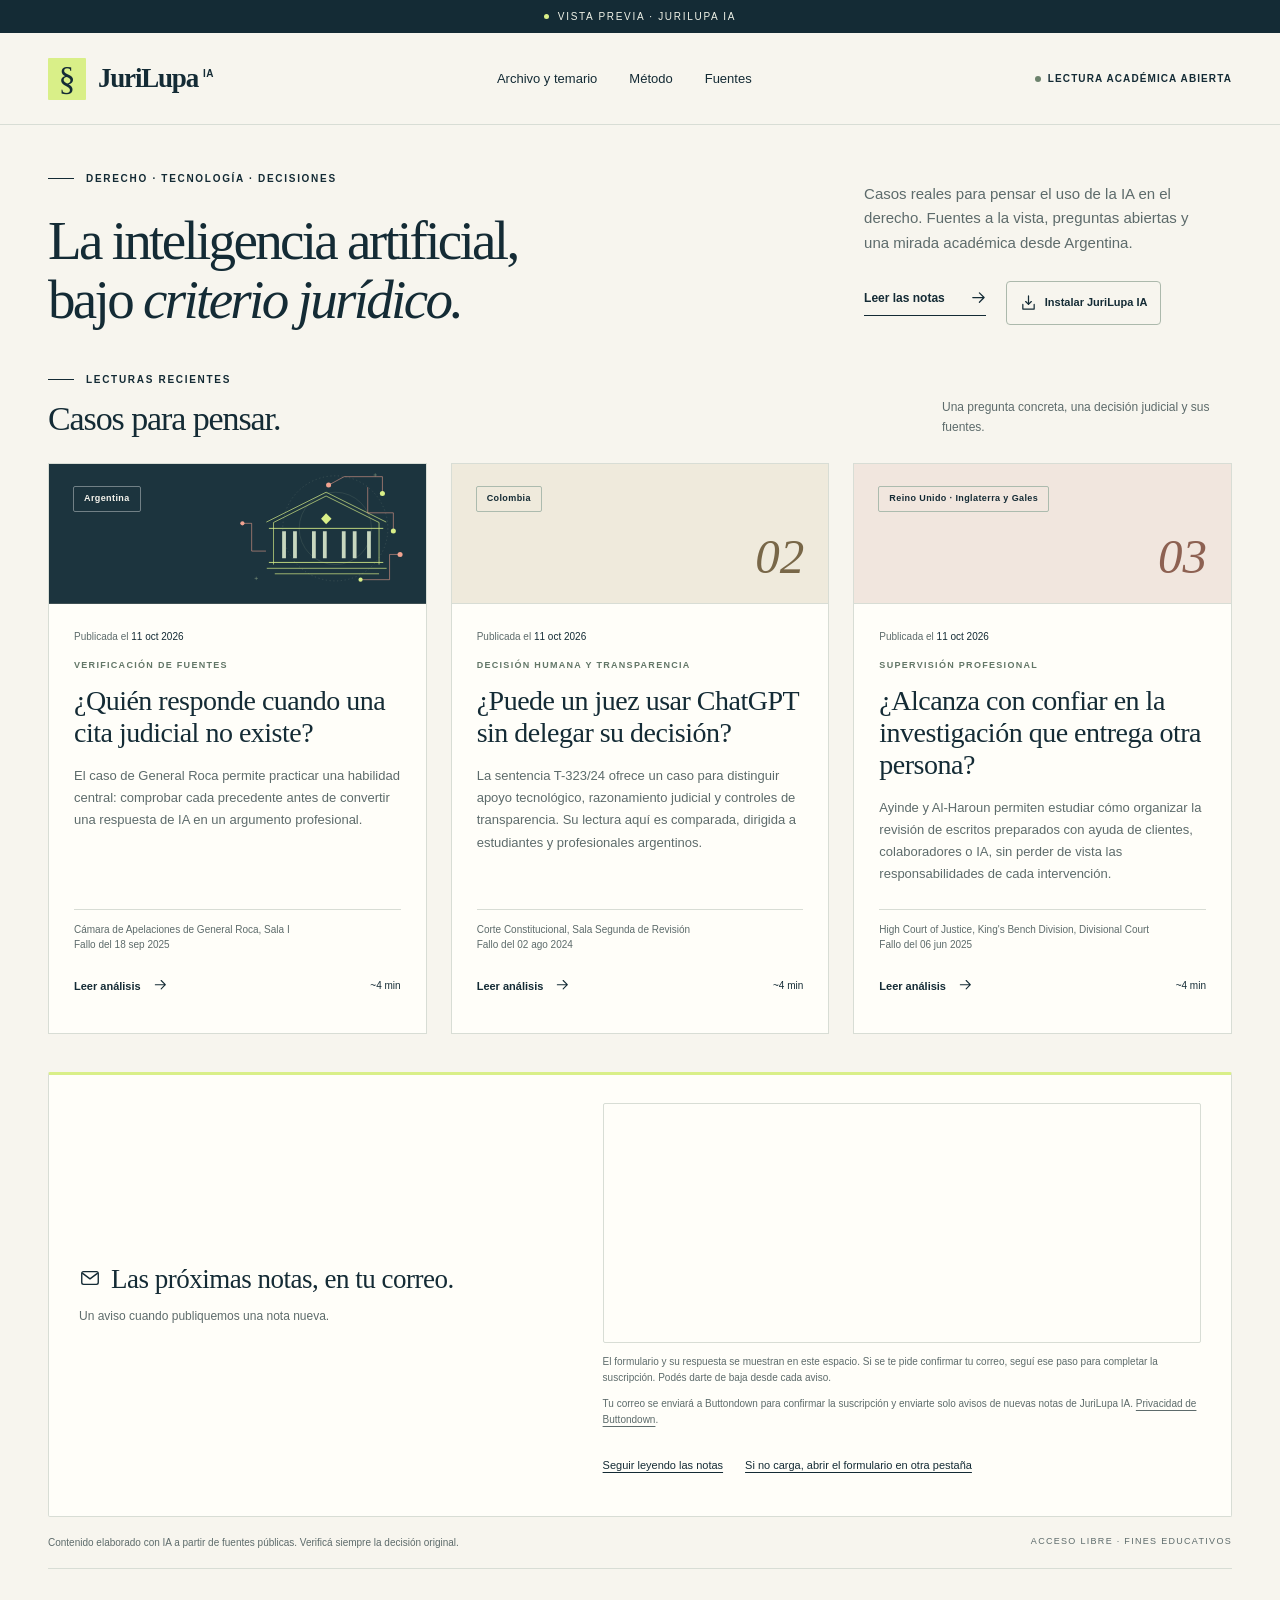
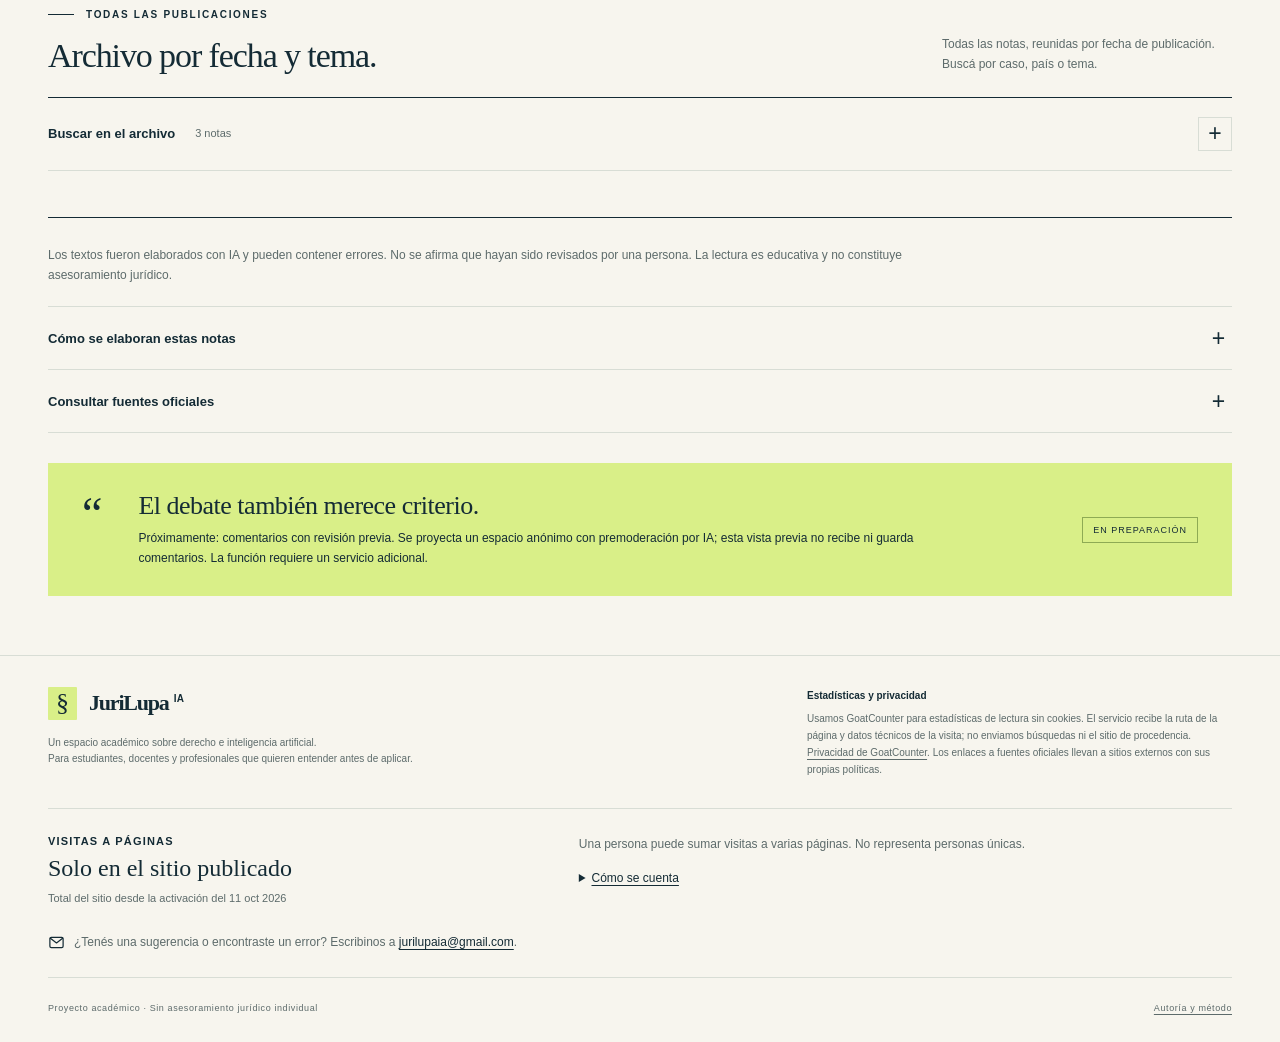
==== commit 43d20ecb: "Publicar contacto por correo en el pie de portada y notas" ====
--- a/index.html
+++ b/index.html
@@ -1 +1 @@
-<!doctype html><html lang="es-AR" data-mode="static" data-page-path="/jurilupa-ia/"><head><meta charset="utf-8"><meta name="viewport" content="width=device-width, initial-scale=1"><title>JuriLupa IA · Derecho e inteligencia artificial</title><meta name="description" content="Casos judiciales reales sobre inteligencia artificial, fuentes oficiales y análisis académico desde Argentina."><meta name="theme-color" content="#142b35"><meta name="color-scheme" content="only light"><meta name="referrer" content="no-referrer"><link rel="canonical" href="https://jurilupa-ia.github.io/jurilupa-ia/"><meta property="og:type" content="website"><meta property="og:title" content="JuriLupa IA · Derecho e inteligencia artificial"><meta property="og:description" content="Casos judiciales reales sobre inteligencia artificial, fuentes oficiales y análisis académico desde Argentina."><link rel="stylesheet" href="assets/styles.css"><link rel="manifest" href="manifest.webmanifest"><link rel="icon" href="assets/app-icon.svg" type="image/svg+xml"><link rel="apple-touch-icon" href="assets/apple-touch-icon.png"><meta name="apple-mobile-web-app-capable" content="yes"><meta name="mobile-web-app-capable" content="yes"><meta name="apple-mobile-web-app-title" content="JuriLupa IA"></head><body><a class="skip-link" href="#contenido">Saltar al contenido</a><div class="preview-banner"><span class="preview-dot"></span>Vista previa · JuriLupa IA</div><header class="site-header"><div class="wrap header-inner"><a class="brand" href="index.html" data-home="inicio" aria-label="JuriLupa IA, inicio"><span class="brand-mark" aria-hidden="true">§</span><span class="brand-name">JuriLupa<span>IA</span></span></a><nav class="main-nav" aria-label="Navegación principal"><a href="index.html#archivo" data-home="archivo">Archivo y temario</a><a href="index.html#metodo" data-home="metodo">Método</a><a class="desktop-nav" href="index.html#fuentes" data-home="fuentes">Fuentes</a></nav><div class="nav-note"><i></i>Lectura académica abierta</div></div></header><main id="home-view"><div class="wrap" id="inicio"><section class="hero" id="contenido"><div><div class="eyebrow">Derecho · Tecnología · Decisiones</div><h1>La inteligencia artificial,<br>bajo <em>criterio jurídico.</em></h1></div><div class="hero-description"><p>Casos reales para pensar el uso de la IA en el derecho. Fuentes a la vista, preguntas abiertas y una mirada académica desde Argentina.</p><div class="hero-actions"><a class="text-link" href="#lecturas" data-home="lecturas">Leer las notas <svg viewBox="0 0 18 18" fill="none" stroke="currentColor" stroke-width="1.3" stroke-linecap="round" stroke-linejoin="round" aria-hidden="true"><path d="M4 8h12m-5-5 5 5-5 5"/></svg></a><button class="install-button" type="button" data-install-control aria-controls="install-dialog" aria-haspopup="dialog" hidden><svg viewBox="0 0 18 18" fill="none" stroke="currentColor" stroke-width="1.3" stroke-linecap="round" stroke-linejoin="round" aria-hidden="true"><path d="M9 2v9m-3-3 3 3 3-3M3 11v5h12v-5"/></svg><span>Instalar JuriLupa IA</span></button></div></div></section><section class="latest-readings" id="lecturas" aria-labelledby="latest-title"><div class="section-heading"><div><div class="eyebrow">Lecturas recientes</div><h2 id="latest-title">Casos para pensar.</h2></div><p>Una pregunta concreta, una decisión judicial y sus fuentes.</p></div><div class="reading-grid"><article class="reading-card" data-published="2026-10-11" data-order="0" data-country="Argentina" data-topic="Verificación de fuentes"><div class="card-top illustrated"><span class="badge">Argentina</span><span class="card-illustration" aria-hidden="true"><svg class="art-svg" viewBox="0 0 440 330" fill="none" aria-hidden="true"><circle cx="241" cy="154" r="125" stroke="#586a67" stroke-dasharray="3 6"/><circle cx="241" cy="154" r="86" stroke="#697d72" stroke-width=".6"/><path d="M94 240V140l125-63 126 63v100" stroke="#d9ef88" stroke-width="1.6"/><path d="m77 139 142-71 143 71M78 249h285M97 262h248" stroke="#d9ef88" stroke-width="1.6"/><path d="M119 161v64m26-64v64m45-64v64m26-64v64m45-64v64m26-64v64m34-64v64" stroke="#c8d7bf" stroke-width="9"/><path d="M83 154h272M83 235h272" stroke="#d9ef88" stroke-width="2"/><path d="m225 51 37-20h91v40m-52 205h69v-60h25M76 208H42v-66H20m298-86v61h61v43" stroke="#f2a390" stroke-width="1.3"/><circle cx="225" cy="51" r="6" fill="#f2a390"/><circle cx="353" cy="71" r="6" fill="#d9ef88"/><circle cx="395" cy="216" r="6" fill="#f2a390"/><circle cx="301" cy="276" r="5" fill="#d9ef88"/><circle cx="20" cy="142" r="5" fill="#f2a390"/><circle cx="379" cy="160" r="6" fill="#d9ef88"/><path d="m207 131 12-13 13 13-13 13-12-13Z" fill="#d9ef88"/><path d="M332 27h8m-4-4v8M49 273h8m-4-4v8" stroke="#92a689"/></svg></span></div><div class="card-content"><p class="publication-date">Publicada el <time datetime="2026-10-11">11 oct 2026</time></p><p class="case-topic">Verificación de fuentes</p><h3><a href="articulos/citas-inexistentes-general-roca.html" data-article="citas-inexistentes-general-roca">¿Quién responde cuando una cita judicial no existe?</a></h3><p class="case-summary">El caso de General Roca permite practicar una habilidad central: comprobar cada precedente antes de convertir una respuesta de IA en un argumento profesional.</p><div class="case-court">Cámara de Apelaciones de General Roca, Sala I<br>Fallo del <time datetime="2025-09-18">18 sep 2025</time></div><div class="card-bottom"><a href="articulos/citas-inexistentes-general-roca.html" data-article="citas-inexistentes-general-roca" aria-label="Leer análisis: ¿Quién responde cuando una cita judicial no existe?">Leer análisis <svg viewBox="0 0 18 18" fill="none" stroke="currentColor" stroke-width="1.3" stroke-linecap="round" stroke-linejoin="round" aria-hidden="true"><path d="M4 8h12m-5-5 5 5-5 5"/></svg></a><span>~4 min</span></div></div></article><article class="reading-card" data-published="2026-10-11" data-order="1" data-country="Colombia" data-topic="Decisión humana y transparencia"><div class="card-top"><span class="badge">Colombia</span><span class="case-number" aria-hidden="true">02</span></div><div class="card-content"><p class="publication-date">Publicada el <time datetime="2026-10-11">11 oct 2026</time></p><p class="case-topic">Decisión humana y transparencia</p><h3><a href="articulos/chatgpt-razonamiento-judicial-t323.html" data-article="chatgpt-razonamiento-judicial-t323">¿Puede un juez usar ChatGPT sin delegar su decisión?</a></h3><p class="case-summary">La sentencia T-323/24 ofrece un caso para distinguir apoyo tecnológico, razonamiento judicial y controles de transparencia. Su lectura aquí es comparada, dirigida a estudiantes y profesionales argentinos.</p><div class="case-court">Corte Constitucional, Sala Segunda de Revisión<br>Fallo del <time datetime="2024-08-02">02 ago 2024</time></div><div class="card-bottom"><a href="articulos/chatgpt-razonamiento-judicial-t323.html" data-article="chatgpt-razonamiento-judicial-t323" aria-label="Leer análisis: ¿Puede un juez usar ChatGPT sin delegar su decisión?">Leer análisis <svg viewBox="0 0 18 18" fill="none" stroke="currentColor" stroke-width="1.3" stroke-linecap="round" stroke-linejoin="round" aria-hidden="true"><path d="M4 8h12m-5-5 5 5-5 5"/></svg></a><span>~4 min</span></div></div></article><article class="reading-card" data-published="2026-10-11" data-order="2" data-country="Reino Unido · Inglaterra y Gales" data-topic="Supervisión profesional"><div class="card-top"><span class="badge">Reino Unido · Inglaterra y Gales</span><span class="case-number" aria-hidden="true">03</span></div><div class="card-content"><p class="publication-date">Publicada el <time datetime="2026-10-11">11 oct 2026</time></p><p class="case-topic">Supervisión profesional</p><h3><a href="articulos/supervision-profesional-ayinde-al-haroun.html" data-article="supervision-profesional-ayinde-al-haroun">¿Alcanza con confiar en la investigación que entrega otra persona?</a></h3><p class="case-summary">Ayinde y Al-Haroun permiten estudiar cómo organizar la revisión de escritos preparados con ayuda de clientes, colaboradores o IA, sin perder de vista las responsabilidades de cada intervención.</p><div class="case-court">High Court of Justice, King&#x27;s Bench Division, Divisional Court<br>Fallo del <time datetime="2025-06-06">06 jun 2025</time></div><div class="card-bottom"><a href="articulos/supervision-profesional-ayinde-al-haroun.html" data-article="supervision-profesional-ayinde-al-haroun" aria-label="Leer análisis: ¿Alcanza con confiar en la investigación que entrega otra persona?">Leer análisis <svg viewBox="0 0 18 18" fill="none" stroke="currentColor" stroke-width="1.3" stroke-linecap="round" stroke-linejoin="round" aria-hidden="true"><path d="M4 8h12m-5-5 5 5-5 5"/></svg></a><span>~4 min</span></div></div></article></div></section><section class="subscription-note" id="novedades" aria-labelledby="subscription-title"><div class="subscription-copy"><h2 id="subscription-title"><svg class="subscription-mail-icon" viewBox="0 0 24 24" fill="none" stroke="currentColor" stroke-width="1.5" stroke-linecap="round" stroke-linejoin="round" aria-hidden="true" focusable="false"><rect x="3" y="5" width="18" height="14" rx="2"/><path d="m4 7 8 6 8-6"/></svg><span>Las próximas notas, en tu correo.</span></h2><p>Un aviso cuando publiquemos una nota nueva.</p></div><div class="subscription-entry"><iframe class="subscription-provider-frame" id="subscription-frame" title="Suscripción por correo a JuriLupa IA, gestionada por Buttondown" src="https://buttondown.com/jurilupaia?as_embed=true" loading="lazy" referrerpolicy="no-referrer" width="100%" height="360"></iframe><p class="subscription-help" id="subscription-help">El formulario y su respuesta se muestran en este espacio. Si se te pide confirmar tu correo, seguí ese paso para completar la suscripción. Podés darte de baja desde cada aviso.</p><p class="subscription-privacy" id="subscription-privacy">Tu correo se enviará a Buttondown para confirmar la suscripción y enviarte solo avisos de nuevas notas de JuriLupa IA. <a href="https://buttondown.com/legal/privacy" target="_blank" rel="noopener noreferrer">Privacidad de Buttondown</a>.</p><p class="subscription-context-links"><a href="#lecturas" data-home="lecturas">Seguir leyendo las notas</a><a href="https://buttondown.com/jurilupaia" target="_blank" rel="noopener noreferrer">Si no carga, abrir el formulario en otra pestaña</a></p></div></section><div class="editorial-line"><span>Contenido elaborado con IA a partir de fuentes públicas. Verificá siempre la decisión original.</span><span class="tiny-caps">Acceso libre · Fines educativos</span></div><section class="archive" id="archivo" aria-labelledby="archive-title"><div class="section-heading"><div><div class="eyebrow">Todas las publicaciones</div><h2 id="archive-title">Archivo por fecha y tema.</h2></div><p>Todas las notas, reunidas por fecha de publicación. Buscá por caso, país o tema.</p></div><details class="archive-disclosure" id="archive-disclosure"><summary><span class="archive-summary-label"><span class="when-closed">Buscar en el archivo</span><span class="when-open">Cerrar el archivo</span><span class="archive-summary-count">3 notas</span></span><span class="archive-toggle" aria-hidden="true">+</span></summary><div class="archive-content"><p class="archive-note">Las notas se agrupan por fecha de publicación. La fecha de cada fallo se indica por separado.</p><div class="search-tools" hidden><div class="search-panel"><svg viewBox="0 0 18 18" fill="none" stroke="currentColor" stroke-width="1.3" stroke-linecap="round" stroke-linejoin="round" aria-hidden="true"><path d="m13 13 4 4M14 8a6 6 0 1 1-12 0 6 6 0 0 1 12 0"/></svg><label class="sr-only" for="case-search">Buscar por caso, tribunal o concepto</label><input id="case-search" type="search" placeholder="Buscar por caso, tribunal o concepto…" autocomplete="off"><button id="clear-search" class="clear-search" type="button" aria-label="Borrar búsqueda" hidden>×</button></div><div class="filters"><div class="country-filters" role="group" aria-label="Filtrar por país"><button class="filter-button" data-country="all" type="button" aria-pressed="true">Todos</button><button class="filter-button" type="button" data-country="Argentina" aria-pressed="false">Argentina</button><button class="filter-button" type="button" data-country="Colombia" aria-pressed="false">Colombia</button><button class="filter-button" type="button" data-country="Reino Unido · Inglaterra y Gales" aria-pressed="false">Reino Unido</button></div><div class="archive-selects"><label class="topic-filter" for="topic-select">Tema<select id="topic-select"><option value="">Todos los temas</option><option value="Verificación de fuentes">Verificación de fuentes</option><option value="Decisión humana y transparencia">Decisión humana y transparencia</option><option value="Supervisión profesional">Supervisión profesional</option></select></label><label class="topic-filter" for="month-select">Publicadas en<select id="month-select"><option value="">Todos los meses</option><option value="2026-10">Octubre de 2026</option></select></label><label class="topic-filter" for="sort-select">Orden<select id="sort-select"><option value="desc">Más recientes primero</option><option value="asc">Más antiguas primero</option></select></label></div></div></div><noscript><p class="no-js-note">Los filtros necesitan JavaScript. Podés recorrer todas las notas por mes y abrirlas desde sus enlaces.</p></noscript><div class="archive-results"><p class="results-meta" id="results-count" role="status" aria-live="polite" aria-atomic="true">3 notas disponibles</p><button id="clear-filters" class="clear-filters" type="button" hidden>Quitar filtros</button></div><div id="archive-months"><section class="archive-month" id="archivo-2026-10" data-month="2026-10" aria-labelledby="month-2026-10"><div class="archive-month-heading"><h3 id="month-2026-10"><time datetime="2026-10">Octubre de 2026</time></h3><span class="month-count">3 notas</span></div><div class="article-grid"><article class="case-card" data-published="2026-10-11" data-order="0" data-country="Argentina" data-topic="Verificación de fuentes" data-search="¿Quién responde cuando una cita judicial no existe? Argentina Cámara de Apelaciones de General Roca, Sala I Verificación de fuentes El caso de General Roca permite practicar una habilidad central: comprobar cada precedente antes de convertir una respuesta de IA en un argumento profesional. En un litigio de consumo, la Cámara de General Roca detectó 26 precedentes inexistentes. Consideró probable, sin acreditarlo, el uso de IA. No aplicó sanción disciplinaria formal: formuló un llamado de atención, ofició al Colegio y excluyó honorarios por tareas inoficiosas. La enseñanza práctica es verificar existencia, contenido y pertinencia de cada cita. Ni la apariencia profesional del texto ni su origen tecnológico sustituyen ese control. En M.J.L. c/ Peugeot Citroën Argentina S.A. y otra, un litigio de consumo por un automóvil, la Sala I de General Roca detectó 26 precedentes inexistentes: seis en un escrito de una codemandada y veinte en presentaciones de la actora. El tribunal requirió sus fuentes. Consideró muy probable el uso de IA, sin tenerlo por acreditado. La cuestión relevante era la responsabilidad por presentar respaldo jurisprudencial que no podía verificarse. La Cámara destacó el deber profesional de cotejar las fuentes. Expresó que no aplicaría sanciones en esa instancia, pero formuló un severo llamado de atención y ordenó oficiar al Colegio de Abogados. Además, declaró inoficiosas las tareas de ambos letrados en la alzada y no les atribuyó honorarios por ellas. Conviene distinguir esta consecuencia económica de una sanción disciplinaria formal. El fallo tampoco demuestra que cualquier error de cita provenga de IA. Propuesta didáctica: imaginemos una ficha dividida en existencia, fidelidad y pertinencia. En la primera casilla guardamos la identificación y el documento original. En la segunda anotamos el pasaje preciso que respalda nuestra afirmación. En la tercera explicamos por qué esa regla puede trasladarse a los hechos que analizamos. Una marca positiva en una casilla no completa las demás. La existencia requiere encontrar la resolución, no solamente otra página que repita su nombre. La fidelidad exige leer alrededor del fragmento seleccionado: puede tratarse del argumento de una parte, de una postura rechazada o de un voto minoritario. La pertinencia pide comparar hechos, normas, competencia y alcance. Este método también sirve cuando la referencia llegó por correo, una clase o una base de apuntes. 1. Separá investigación y redacción. Prepará primero una lista de proposiciones que necesitás sostener. Por ejemplo: qué requisito legal está discutido, qué hecho lo acredita y qué consecuencia pretendés. Buscá materiales para esas preguntas; evitá acumular citas que solo aporten apariencia de autoridad. 2. Abrí cada fuente primaria. Registrá tribunal, sala, fecha, expediente y dirección de consulta. Conservá una copia cuando sea posible y esté permitido. Si el enlace está caído, buscá otra publicación institucional o solicitá acceso por una vía apropiada. Una búsqueda fallida no prueba por sí sola la inexistencia, pero deja la referencia pendiente. 3. Redactá una ficha breve con tus propias palabras. Identificá hechos relevantes, cuestión, decisión y razón decisiva. Después agregá el fragmento que realmente vas a utilizar, indicando su ubicación. Cuando uses comillas, compará palabra por palabra con el original y señalá cualquier omisión que pueda alterar el sentido. 4. Controlá el argumento completo. Preguntate qué cambia si retirás esa cita. Si la conclusión queda sin apoyo, necesitás más investigación. Si la regla sigue sostenida por otras fuentes verificadas, simplificá. Antes de firmar, revisá también nombres, fechas, normas y referencias cruzadas incorporadas durante las sucesivas versiones. 5. Dejá constancia del control. Una carpeta compartida y una lista sencilla pueden ser suficientes: afirmación, fuente, pasaje, persona que revisa y fecha. El objetivo es que otra persona pueda reconstruir el recorrido sin repetir toda la búsqueda. Reservá tiempo para esta tarea desde el comienzo, especialmente cuando exista un vencimiento cercano. Supuesto ficticio: recibís un borrador con tres fallos. El primero existe y sostiene la regla invocada; el segundo existe, pero resuelve otra cuestión; el tercero solo aparece en la respuesta de un chatbot. Tenés veinte minutos para preparar una devolución. Clasificá cada referencia y escribí qué comprobación falta. Respuesta orientativa: conservá provisionalmente el primero, justificando su pertinencia; reemplazá o reformulá el segundo después de leerlo; retirá del borrador final el tercero mientras no pueda corroborarse. Pedirle al mismo chatbot que confirme su respuesta no cierra la verificación. Fuente primaria: sentencia del 18 de septiembre de 2025, expediente RO-12819-C-0000, considerandos VIII y IX y parte resolutiva, publicada en PUMA del Poder Judicial de Río Negro. Este comentario estudia ese pronunciamiento; no informa sobre eventuales actuaciones posteriores. Texto elaborado con inteligencia artificial para un prototipo educativo de JuriLupa IA. No se afirma revisión humana. Las propuestas de trabajo y el ejercicio son elaboración didáctica, no instrucciones del tribunal. Antes de utilizarlo profesionalmente, revisá las fuentes y el derecho aplicable. No constituye asesoramiento jurídico."><div class="card-top"><span class="badge">Argentina</span><span class="case-number" aria-hidden="true">01</span></div><div class="card-content"><p class="publication-date">Publicada el <time datetime="2026-10-11">11 oct 2026</time></p><p class="case-topic">Verificación de fuentes</p><h4><a href="articulos/citas-inexistentes-general-roca.html" data-article="citas-inexistentes-general-roca">¿Quién responde cuando una cita judicial no existe?</a></h4><p class="case-summary">El caso de General Roca permite practicar una habilidad central: comprobar cada precedente antes de convertir una respuesta de IA en un argumento profesional.</p><div class="case-court">Cámara de Apelaciones de General Roca, Sala I<br>Fallo del <time datetime="2025-09-18">18 sep 2025</time></div><div class="card-bottom"><a href="articulos/citas-inexistentes-general-roca.html" data-article="citas-inexistentes-general-roca" aria-label="Leer análisis: ¿Quién responde cuando una cita judicial no existe?">Leer análisis <svg viewBox="0 0 18 18" fill="none" stroke="currentColor" stroke-width="1.3" stroke-linecap="round" stroke-linejoin="round" aria-hidden="true"><path d="M4 8h12m-5-5 5 5-5 5"/></svg></a><span>~4 min</span></div></div></article><article class="case-card" data-published="2026-10-11" data-order="1" data-country="Colombia" data-topic="Decisión humana y transparencia" data-search="¿Puede un juez usar ChatGPT sin delegar su decisión? Colombia Corte Constitucional, Sala Segunda de Revisión Decisión humana y transparencia La sentencia T-323/24 ofrece un caso para distinguir apoyo tecnológico, razonamiento judicial y controles de transparencia. Su lectura aquí es comparada, dirigida a estudiantes y profesionales argentinos. La Corte Constitucional colombiana examinó una sentencia que incorporaba respuestas de ChatGPT. No encontró sustitución del razonamiento humano: el juez había analizado y decidido previamente, sin cargar datos personales o sensibles del caso. Señaló, sin embargo, déficits de transparencia y responsabilidad y fijó pautas de uso. La lección es delimitar y documentar la asistencia. La T-323/24 no habilita cualquier uso ni vincula directamente a los tribunales argentinos. En una tutela sobre acceso a servicios de salud, un juez colombiano incorporó preguntas y respuestas de ChatGPT en su sentencia. La Corte Constitucional examinó si ese uso afectaba el debido proceso y la garantía del juez natural. Constató que el funcionario había desarrollado antes el análisis jurídico y adoptado la decisión, y que no ingresó datos personales o sensibles del caso en la herramienta. La T-323/24 no encontró sustitución del razonamiento humano ni invalidez por ese uso de IA. Sin embargo, advirtió cumplimiento incompleto de transparencia y responsabilidad. Estableció pautas de control humano, verificación y privacidad, y ordenó elaborar lineamientos y capacitar. La validez de aquella decisión no equivale a aprobar cualquier utilización futura. Se trata de jurisprudencia colombiana: no es una regla directamente vinculante para los tribunales argentinos. Propuesta didáctica: clasificá las tareas antes de valorar la herramienta. Una actividad editorial puede consistir en detectar repeticiones o proponer títulos. Una actividad de investigación puede sugerir términos de búsqueda. Una actividad decisoria comprende seleccionar los hechos relevantes, valorar argumentos y justificar una solución. La etiqueta comercial del producto explica poco si no conocemos la tarea concreta. Para una clase o una oficina, resulta útil comparar dos versiones de un mismo documento. ¿Qué afirmaciones estaban presentes antes de la asistencia? ¿Cuáles fueron agregadas? ¿Cambió el grado de certeza? ¿Una posibilidad se volvió una conclusión? Esta comparación permite descubrir alteraciones sustantivas ocultas bajo una mejora de estilo. Una frase más clara también puede ser menos exacta. 1. Definí la tarea por escrito. Indicá el resultado esperado y qué partes quedan fuera. Un encargo acotado sería señalar términos ambiguos en un texto previamente preparado. Un encargo abierto, como resolver todo el expediente, dificulta saber qué razonamiento pertenece a la persona y qué apareció por sugerencia del sistema. La delimitación permite evaluar el resultado contra un objetivo concreto. 2. Prepará una versión segura del material. Trabajá, cuando alcance, con ejemplos ficticios o fragmentos públicos. Revisá nombres, identificadores, detalles de salud y combinaciones que puedan individualizar a alguien. Cambiar un nombre no garantiza anonimato. Antes de cargar documentación real, evaluá autorizaciones, confidencialidad, condiciones del servicio y reglas institucionales aplicables; si falta claridad, suspendé esa carga. 3. Conservá el razonamiento propio. Elaborá un esquema con problema, hechos, fuentes, alternativas y conclusión provisional. Después compará cualquier sugerencia con ese esquema. Una contradicción puede ser valiosa como pregunta de investigación, pero requiere comprobación independiente. No la resuelvas por la seguridad con la que la herramienta formula su respuesta. 4. Revisá cada cambio sustantivo. Confirmá que una simplificación no haya suprimido una excepción, confundido una carga procesal o convertido una inferencia en hecho probado. Marcá las propuestas aceptadas y las rechazadas. Cuando aparezca una fuente nueva, localizá su texto original antes de utilizarla como respaldo del argumento. 5. Diseñá una constancia comprensible. Para un ejercicio académico, registrá herramienta, fecha, propósito, tipo de datos y controles realizados. Explicá qué partes recibieron asistencia. En una actuación profesional, adaptá esa documentación a las exigencias y canales correspondientes, sin incorporar conversaciones completas si exponen información reservada. Transparencia y prudencia informativa deben pensarse juntas. Supuesto ficticio: tu borrador dice que un documento podría respaldar una hipótesis si se confirma su autenticidad. Una herramienta lo reescribe afirmando que el documento demuestra esa hipótesis. ¿Es una mejora editorial? Identificá las dos modificaciones y prepará una devolución de tres líneas. Respuesta orientativa: desapareció la condición de autenticidad y aumentó el grado de certeza. Restaurá ambas precisiones. Luego explicá qué verificación permitiría, eventualmente, modificar la conclusión. Para comparar trabajos en clase, pedí que cada grupo justifique el cambio con el material disponible, sin acudir a la supuesta autoridad del sistema. Fuente primaria: Corte Constitucional de Colombia, sentencia T-323/24, 2 de agosto de 2024; fundamentos 347 a 376 y resolutivos cuarto a sexto, en la Relatoría oficial. La actividad propuesta es una lectura comparada, no una descripción de la regulación argentina vigente. Texto elaborado con inteligencia artificial para un prototipo educativo de JuriLupa IA. No se afirma revisión humana. Las propuestas de trabajo y el ejercicio son elaboración didáctica, no instrucciones del tribunal. Antes de utilizarlo profesionalmente, revisá las fuentes y el derecho aplicable. No constituye asesoramiento jurídico."><div class="card-top"><span class="badge">Colombia</span><span class="case-number" aria-hidden="true">02</span></div><div class="card-content"><p class="publication-date">Publicada el <time datetime="2026-10-11">11 oct 2026</time></p><p class="case-topic">Decisión humana y transparencia</p><h4><a href="articulos/chatgpt-razonamiento-judicial-t323.html" data-article="chatgpt-razonamiento-judicial-t323">¿Puede un juez usar ChatGPT sin delegar su decisión?</a></h4><p class="case-summary">La sentencia T-323/24 ofrece un caso para distinguir apoyo tecnológico, razonamiento judicial y controles de transparencia. Su lectura aquí es comparada, dirigida a estudiantes y profesionales argentinos.</p><div class="case-court">Corte Constitucional, Sala Segunda de Revisión<br>Fallo del <time datetime="2024-08-02">02 ago 2024</time></div><div class="card-bottom"><a href="articulos/chatgpt-razonamiento-judicial-t323.html" data-article="chatgpt-razonamiento-judicial-t323" aria-label="Leer análisis: ¿Puede un juez usar ChatGPT sin delegar su decisión?">Leer análisis <svg viewBox="0 0 18 18" fill="none" stroke="currentColor" stroke-width="1.3" stroke-linecap="round" stroke-linejoin="round" aria-hidden="true"><path d="M4 8h12m-5-5 5 5-5 5"/></svg></a><span>~4 min</span></div></div></article><article class="case-card" data-published="2026-10-11" data-order="2" data-country="Reino Unido · Inglaterra y Gales" data-topic="Supervisión profesional" data-search="¿Alcanza con confiar en la investigación que entrega otra persona? Reino Unido · Inglaterra y Gales High Court of Justice, King&#x27;s Bench Division, Divisional Court Supervisión profesional Ayinde y Al-Haroun permiten estudiar cómo organizar la revisión de escritos preparados con ayuda de clientes, colaboradores o IA, sin perder de vista las responsabilidades de cada intervención. La High Court examinó dos asuntos con citas judiciales falsas y dispuso derivaciones profesionales, sin condenar por contempt. En Ayinde consideró alcanzado el umbral para iniciar ese procedimiento, pero no lo inició; en Al-Haroun no lo consideró satisfecho respecto del solicitor. La lección práctica es verificar también la investigación recibida de clientes o colaboradores. Estas consecuencias pertenecen a Inglaterra y Gales y no se trasladan automáticamente a Argentina. La High Court examinó conjuntamente dos asuntos con citas judiciales falsas. En Al-Haroun, parte del material provenía de investigación del cliente. En Ayinde, la explicación del origen de las referencias fue controvertida. El problema era cómo habían llegado esos materiales al tribunal y qué responsabilidad correspondía a los profesionales que intervinieron. La sentencia analizó la falta de comprobación y la supervisión del trabajo. El pronunciamiento del 6 de junio de 2025 dispuso derivaciones a organismos profesionales. No condenó por contempt of court. En Ayinde consideró alcanzado el umbral para iniciar ese procedimiento, pero decidió no hacerlo; en Al-Haroun no lo consideró satisfecho respecto del solicitor. Destacó que confiar en la investigación del cliente no releva al profesional de verificarla. Estas respuestas pertenecen al derecho de Inglaterra y Gales y no se trasladan automáticamente a Argentina. Propuesta didáctica: imaginemos que una persona corrige estilo, otra revisa estrategia y una tercera firma. Si todas creen que alguien más controló las citas, el documento puede circular sin esa comprobación. Decir que un texto fue revisado no explica qué se revisó. Conviene nombrar la tarea: fidelidad de transcripciones, vigencia normativa, consistencia fáctica o adecuación del pedido. También ayuda separar confianza interpersonal y evidencia documental. Un colaborador responsable puede recibir información defectuosa; un cliente puede aportar una pista útil que requiera investigación adicional. Pedir el documento original y su pasaje relevante permite trabajar mejor con ambos. La procedencia de una sugerencia orienta las preguntas, pero no reemplaza el examen de su contenido. 1. Recibí el material con contexto. Preguntá qué problema pretende resolver, de dónde provienen las referencias y qué verificaciones se hicieron. Identificá si contiene transcripciones, resúmenes propios o texto generado. La respuesta sirve para organizar la revisión; no debe usarse como un certificado automático de exactitud ni como una acusación anticipada. 2. Asigná un responsable por control. Para cada afirmación jurídica relevante, alguien debe abrir la fuente, ubicar el pasaje y explicar su relación con el argumento. La persona que revisa estrategia puede ser otra, pero necesita ver el estado de esas comprobaciones. Una lista breve evita que las tareas menos visibles queden entre dos roles. 3. Separá pendientes y verificados. Conservá las referencias aún no corroboradas en un espacio de investigación, fuera del texto listo para presentar. Si faltan documentos, buscá acceso o reformulá el argumento con materiales comprobables. No completes de memoria fechas, salas o números de expediente para que la referencia parezca terminada. 4. Hacé un control final sobre la versión real. La copia revisada y la que se envía pueden ser distintas. Compará los cambios posteriores y verificá que no reaparezcan fragmentos descartados. Es útil guardar una versión cerrada junto con su lista de fuentes, dejando claro qué modificaciones exigirían una nueva revisión. 5. Si aparece un error, evaluá todo su alcance. Identificá qué afirmaciones dependen de él y qué otros textos reutilizan el mismo material. Prepará una explicación precisa y una propuesta de corrección para quien deba decidir los pasos procesales. Evitá sustituir rápidamente una cita por otra solo porque conduce a una conclusión parecida: también debe comprobarse. Supuesto ficticio: una estudiante prepara un borrador, un cliente agrega dos precedentes y una abogada lo revisa antes de un vencimiento. Diseñá una lista de cinco casillas que permita decidir si está listo. No alcanza con escribir quién redactó o quién leyó. Respuesta orientativa: verificá identificación de cada fuente, lectura del pasaje pertinente, correspondencia con los hechos, control de la versión final y registro de pendientes. Después indicá quién puede resolver cada duda. Si una fuente importante sigue sin corroborarse, explicitá qué parte del argumento deberá retirarse, sustituirse o investigarse antes de la presentación. Fuente primaria: Ayinde v London Borough of Haringey y Al-Haroun v Qatar National Bank, [2025] EWHC 1383 (Admin), 6 de junio de 2025, especialmente párrafos 63 a 82, PDF oficial de Judiciary UK. No se informa aquí sobre decisiones disciplinarias posteriores. Texto elaborado con inteligencia artificial para un prototipo educativo de JuriLupa IA. No se afirma revisión humana. Las propuestas de trabajo y el ejercicio son elaboración didáctica, no instrucciones del tribunal. Antes de utilizarlo profesionalmente, revisá las fuentes y el derecho aplicable. No constituye asesoramiento jurídico."><div class="card-top"><span class="badge">Reino Unido · Inglaterra y Gales</span><span class="case-number" aria-hidden="true">03</span></div><div class="card-content"><p class="publication-date">Publicada el <time datetime="2026-10-11">11 oct 2026</time></p><p class="case-topic">Supervisión profesional</p><h4><a href="articulos/supervision-profesional-ayinde-al-haroun.html" data-article="supervision-profesional-ayinde-al-haroun">¿Alcanza con confiar en la investigación que entrega otra persona?</a></h4><p class="case-summary">Ayinde y Al-Haroun permiten estudiar cómo organizar la revisión de escritos preparados con ayuda de clientes, colaboradores o IA, sin perder de vista las responsabilidades de cada intervención.</p><div class="case-court">High Court of Justice, King&#x27;s Bench Division, Divisional Court<br>Fallo del <time datetime="2025-06-06">06 jun 2025</time></div><div class="card-bottom"><a href="articulos/supervision-profesional-ayinde-al-haroun.html" data-article="supervision-profesional-ayinde-al-haroun" aria-label="Leer análisis: ¿Alcanza con confiar en la investigación que entrega otra persona?">Leer análisis <svg viewBox="0 0 18 18" fill="none" stroke="currentColor" stroke-width="1.3" stroke-linecap="round" stroke-linejoin="round" aria-hidden="true"><path d="M4 8h12m-5-5 5 5-5 5"/></svg></a><span>~4 min</span></div></div></article></div></section></div><div class="empty-state" id="empty-results" hidden><h3>No encontramos esa lectura.</h3><p>Probá con otro concepto o quitá algún filtro.</p><button id="reset-filters" class="outline-button" type="button">Ver todas las notas <svg viewBox="0 0 18 18" fill="none" stroke="currentColor" stroke-width="1.3" stroke-linecap="round" stroke-linejoin="round" aria-hidden="true"><path d="M4 8h12m-5-5 5 5-5 5"/></svg></button></div></div></details></section><section class="method method-compact" id="metodo" aria-labelledby="method-title"><p class="method-notice">Los textos fueron elaborados con IA y pueden contener errores. No se afirma que hayan sido revisados por una persona. La lectura es educativa y no constituye asesoramiento jurídico.</p><details class="reference-disclosure" id="method-disclosure"><summary><span id="method-title">Cómo se elaboran estas notas</span><span class="reference-toggle" aria-hidden="true">+</span></summary><div class="reference-content"><p class="method-intro">La IA puede ayudar a estudiar una decisión. La comprensión jurídica exige volver a los hechos, al texto y a la jurisdicción.</p><div class="method-steps"><div class="method-step"><h3>La fuente, siempre a mano</h3><p>Cada análisis enlaza la decisión oficial. Se distinguen los hechos del caso, el criterio del tribunal y los ejercicios didácticos, que son ficticios.</p></div><div class="method-step"><h3>Comparar sin trasladar reglas</h3><p>Los casos extranjeros son referencias académicas. No se presentan como derecho aplicable en Argentina ni reemplazan el análisis de las normas locales.</p></div></div></div></details></section><section class="source-section source-compact" id="fuentes" aria-labelledby="sources-title"><details class="reference-disclosure" id="sources-disclosure"><summary><span id="sources-title">Consultar fuentes oficiales</span><span class="reference-toggle" aria-hidden="true">+</span></summary><div class="reference-content"><p class="source-intro">Accedé directamente a las sentencias, sin pasar por las notas.</p><div class="source-list"><a class="source-link" href="https://puma.jusrionegro.gov.ar/expjud/busqueda-publica/view/d357455b-2373-4d2a-afe3-a9a435ffa56f" target="_blank" rel="noopener noreferrer"><span><span class="source-label">Leer la sentencia oficial en PUMA</span><small>Argentina · 18 sep 2025</small></span><svg viewBox="0 0 18 18" fill="none" stroke="currentColor" stroke-width="1.3" stroke-linecap="round" stroke-linejoin="round" aria-hidden="true"><path d="M6 3h9v9M15 3 3 15"/></svg></a><a class="source-link" href="https://www.corteconstitucional.gov.co/relatoria/2024/T-323-24.htm" target="_blank" rel="noopener noreferrer"><span><span class="source-label">Leer T-323/24 en la Relatoría oficial</span><small>Colombia · 02 ago 2024</small></span><svg viewBox="0 0 18 18" fill="none" stroke="currentColor" stroke-width="1.3" stroke-linecap="round" stroke-linejoin="round" aria-hidden="true"><path d="M6 3h9v9M15 3 3 15"/></svg></a><a class="source-link" href="https://www.judiciary.uk/wp-content/uploads/2025/06/Ayinde-v-London-Borough-of-Haringey-and-Al-Haroun-v-Qatar-National-Bank.pdf" target="_blank" rel="noopener noreferrer"><span><span class="source-label">Leer la sentencia oficial de la High Court</span><small>Reino Unido · Inglaterra y Gales · 06 jun 2025</small></span><svg viewBox="0 0 18 18" fill="none" stroke="currentColor" stroke-width="1.3" stroke-linecap="round" stroke-linejoin="round" aria-hidden="true"><path d="M6 3h9v9M15 3 3 15"/></svg></a></div></div></details></section><section class="community" aria-labelledby="community-title"><span class="community-symbol" aria-hidden="true">“</span><div class="community-copy"><h2 id="community-title">El debate también merece criterio.</h2><p>Próximamente: comentarios con revisión previa. Se proyecta un espacio anónimo con premoderación por IA; esta vista previa no recibe ni guarda comentarios. La función requiere un servicio adicional.</p></div><span class="soon-tag">En preparación</span></section></div></main><footer class="site-footer"><div class="wrap"><div class="footer-top"><div><a class="brand" href="index.html" data-home="inicio" aria-label="JuriLupa IA, inicio"><span class="brand-mark" aria-hidden="true">§</span><span class="brand-name">JuriLupa<span>IA</span></span></a><p class="footer-description">Un espacio académico sobre derecho e inteligencia artificial.<br>Para estudiantes, docentes y profesionales que quieren entender antes de aplicar.</p></div><p class="privacy" id="privacidad"><strong>Estadísticas y privacidad</strong>Usamos GoatCounter para estadísticas de lectura sin cookies. El servicio recibe la ruta de la página y datos técnicos de la visita; no enviamos búsquedas ni el sitio de procedencia. <a href="https://www.goatcounter.com/help/privacy" target="_blank" rel="noopener noreferrer">Privacidad de GoatCounter</a>. Los enlaces a fuentes oficiales llevan a sitios externos con sus propias políticas.</p></div><section class="visit-counter" aria-labelledby="visit-counter-label"><div class="visit-counter-heading"><span class="visit-counter-label" id="visit-counter-label">Visitas a páginas</span><span class="visit-counter-value" id="visit-count" role="status" aria-live="polite" aria-atomic="true" aria-describedby="visit-counter-label">No disponible</span><span class="visit-counter-since">Total del sitio desde la activación del <time datetime="2026-10-11">11 oct 2026</time></span></div><div class="visit-counter-explanation"><p>Una persona puede sumar visitas a varias páginas. No representa personas únicas.</p><details><summary>Cómo se cuenta</summary><p>Con la configuración predeterminada de sesiones, GoatCounter agrupa las visitas repetidas a una misma página durante hasta 8 horas. El total puede tardar hasta 4 horas en actualizarse. No incluye tráfico anterior a la activación ni todas las visitas: los bloqueadores, JavaScript desactivado y las direcciones con parámetros pueden impedir el registro. Si el contador no responde, mostramos «No disponible».</p></details></div></section><div class="footer-install"></div><div class="footer-bottom"><span>Proyecto académico · Sin asesoramiento jurídico individual</span><a href="index.html#metodo" data-home="metodo">Autoría y método</a></div></div></footer><dialog class="install-dialog" id="install-dialog" aria-labelledby="install-title" aria-describedby="install-description" closedby="any"><div class="install-panel"><button class="install-close" type="button" aria-label="Cerrar instrucciones de instalación" autofocus>×</button><img class="install-app-icon" src="assets/app-icon.svg" width="56" height="56" alt=""><p class="install-eyebrow">Siempre a mano</p><h2 id="install-title">JuriLupa IA, en tu inicio.</h2><p id="install-description">Agregá el sitio a tu pantalla de inicio. Necesitás conexión a internet para consultar las notas y sus fuentes.</p><p class="install-status" id="install-status" role="status" aria-live="polite" hidden></p><button class="install-native" id="install-native" type="button" hidden>Continuar con el navegador <svg viewBox="0 0 18 18" fill="none" stroke="currentColor" stroke-width="1.3" stroke-linecap="round" stroke-linejoin="round" aria-hidden="true"><path d="M4 8h12m-5-5 5 5-5 5"/></svg></button><p class="install-inapp-note">Si abriste el enlace dentro de otra app, usá su menú para abrirlo en tu navegador habitual. Si esa opción no aparece, copiá la dirección y abrila en Safari o Chrome.</p><div class="install-guides"><details data-install-guide="ios"><summary>iPhone o iPad · Safari</summary><ol><li>Abrí la portada de JuriLupa IA en Safari.</li><li>Tocá Compartir, directamente o dentro del menú de la página.</li><li>Elegí «Añadir a pantalla de inicio» o «Agregar a inicio». Si aparece «Abrir como app web», dejalo activado y confirmá con «Añadir» o «Agregar».</li></ol></details><details data-install-guide="android"><summary>Android · Chrome</summary><ol><li>Abrí la portada en Chrome y tocá el menú de tres puntos.</li><li>Elegí «Instalar y crear acceso directo» y luego «Instalar», si está disponible. En otras versiones puede aparecer «Añadir a pantalla de inicio».</li><li>Seguí la confirmación del navegador. Si solo ofrece crear un acceso directo, este abrirá el sitio en el navegador.</li></ol></details><details data-install-guide="samsung"><summary>Samsung Internet</summary><p>En el menú del navegador, buscá la opción para añadir la página a la pantalla de inicio. Según la versión, puede aparecer dentro de «Añadir página a» o como un símbolo + en la barra de direcciones. Confirmá los pasos que te muestre.</p></details><details data-install-guide="desktop"><summary>Computadora u otro navegador</summary><p>Buscá «Instalar» en la barra de direcciones o en el menú del navegador. Si no ofrece esa opción, podés guardar el sitio en tus favoritos.</p></details></div><p class="install-footnote">Las opciones y los nombres varían según el navegador y su versión. La instalación se confirma en el navegador.</p></div></dialog><div class="reading-progress" id="reading-progress" aria-hidden="true"></div><div class="toast" id="toast" role="status" aria-live="polite" hidden></div><script src="assets/site.js" defer></script><script src="assets/install.js" defer></script></body></html>
+<!doctype html><html lang="es-AR" data-mode="static" data-page-path="/jurilupa-ia/"><head><meta charset="utf-8"><meta name="viewport" content="width=device-width, initial-scale=1"><title>JuriLupa IA · Derecho e inteligencia artificial</title><meta name="description" content="Casos judiciales reales sobre inteligencia artificial, fuentes oficiales y análisis académico desde Argentina."><meta name="theme-color" content="#142b35"><meta name="color-scheme" content="only light"><meta name="referrer" content="no-referrer"><link rel="canonical" href="https://jurilupa-ia.github.io/jurilupa-ia/"><meta property="og:type" content="website"><meta property="og:title" content="JuriLupa IA · Derecho e inteligencia artificial"><meta property="og:description" content="Casos judiciales reales sobre inteligencia artificial, fuentes oficiales y análisis académico desde Argentina."><link rel="stylesheet" href="assets/styles.css"><link rel="manifest" href="manifest.webmanifest"><link rel="icon" href="assets/app-icon.svg" type="image/svg+xml"><link rel="apple-touch-icon" href="assets/apple-touch-icon.png"><meta name="apple-mobile-web-app-capable" content="yes"><meta name="mobile-web-app-capable" content="yes"><meta name="apple-mobile-web-app-title" content="JuriLupa IA"></head><body><a class="skip-link" href="#contenido">Saltar al contenido</a><div class="preview-banner"><span class="preview-dot"></span>Vista previa · JuriLupa IA</div><header class="site-header"><div class="wrap header-inner"><a class="brand" href="index.html" data-home="inicio" aria-label="JuriLupa IA, inicio"><span class="brand-mark" aria-hidden="true">§</span><span class="brand-name">JuriLupa<span>IA</span></span></a><nav class="main-nav" aria-label="Navegación principal"><a href="index.html#archivo" data-home="archivo">Archivo y temario</a><a href="index.html#metodo" data-home="metodo">Método</a><a class="desktop-nav" href="index.html#fuentes" data-home="fuentes">Fuentes</a></nav><div class="nav-note"><i></i>Lectura académica abierta</div></div></header><main id="home-view"><div class="wrap" id="inicio"><section class="hero" id="contenido"><div><div class="eyebrow">Derecho · Tecnología · Decisiones</div><h1>La inteligencia artificial,<br>bajo <em>criterio jurídico.</em></h1></div><div class="hero-description"><p>Casos reales para pensar el uso de la IA en el derecho. Fuentes a la vista, preguntas abiertas y una mirada académica desde Argentina.</p><div class="hero-actions"><a class="text-link" href="#lecturas" data-home="lecturas">Leer las notas <svg viewBox="0 0 18 18" fill="none" stroke="currentColor" stroke-width="1.3" stroke-linecap="round" stroke-linejoin="round" aria-hidden="true"><path d="M4 8h12m-5-5 5 5-5 5"/></svg></a><button class="install-button" type="button" data-install-control aria-controls="install-dialog" aria-haspopup="dialog" hidden><svg viewBox="0 0 18 18" fill="none" stroke="currentColor" stroke-width="1.3" stroke-linecap="round" stroke-linejoin="round" aria-hidden="true"><path d="M9 2v9m-3-3 3 3 3-3M3 11v5h12v-5"/></svg><span>Instalar JuriLupa IA</span></button></div></div></section><section class="latest-readings" id="lecturas" aria-labelledby="latest-title"><div class="section-heading"><div><div class="eyebrow">Lecturas recientes</div><h2 id="latest-title">Casos para pensar.</h2></div><p>Una pregunta concreta, una decisión judicial y sus fuentes.</p></div><div class="reading-grid"><article class="reading-card" data-published="2026-10-11" data-order="0" data-country="Argentina" data-topic="Verificación de fuentes"><div class="card-top illustrated"><span class="badge">Argentina</span><span class="card-illustration" aria-hidden="true"><svg class="art-svg" viewBox="0 0 440 330" fill="none" aria-hidden="true"><circle cx="241" cy="154" r="125" stroke="#586a67" stroke-dasharray="3 6"/><circle cx="241" cy="154" r="86" stroke="#697d72" stroke-width=".6"/><path d="M94 240V140l125-63 126 63v100" stroke="#d9ef88" stroke-width="1.6"/><path d="m77 139 142-71 143 71M78 249h285M97 262h248" stroke="#d9ef88" stroke-width="1.6"/><path d="M119 161v64m26-64v64m45-64v64m26-64v64m45-64v64m26-64v64m34-64v64" stroke="#c8d7bf" stroke-width="9"/><path d="M83 154h272M83 235h272" stroke="#d9ef88" stroke-width="2"/><path d="m225 51 37-20h91v40m-52 205h69v-60h25M76 208H42v-66H20m298-86v61h61v43" stroke="#f2a390" stroke-width="1.3"/><circle cx="225" cy="51" r="6" fill="#f2a390"/><circle cx="353" cy="71" r="6" fill="#d9ef88"/><circle cx="395" cy="216" r="6" fill="#f2a390"/><circle cx="301" cy="276" r="5" fill="#d9ef88"/><circle cx="20" cy="142" r="5" fill="#f2a390"/><circle cx="379" cy="160" r="6" fill="#d9ef88"/><path d="m207 131 12-13 13 13-13 13-12-13Z" fill="#d9ef88"/><path d="M332 27h8m-4-4v8M49 273h8m-4-4v8" stroke="#92a689"/></svg></span></div><div class="card-content"><p class="publication-date">Publicada el <time datetime="2026-10-11">11 oct 2026</time></p><p class="case-topic">Verificación de fuentes</p><h3><a href="articulos/citas-inexistentes-general-roca.html" data-article="citas-inexistentes-general-roca">¿Quién responde cuando una cita judicial no existe?</a></h3><p class="case-summary">El caso de General Roca permite practicar una habilidad central: comprobar cada precedente antes de convertir una respuesta de IA en un argumento profesional.</p><div class="case-court">Cámara de Apelaciones de General Roca, Sala I<br>Fallo del <time datetime="2025-09-18">18 sep 2025</time></div><div class="card-bottom"><a href="articulos/citas-inexistentes-general-roca.html" data-article="citas-inexistentes-general-roca" aria-label="Leer análisis: ¿Quién responde cuando una cita judicial no existe?">Leer análisis <svg viewBox="0 0 18 18" fill="none" stroke="currentColor" stroke-width="1.3" stroke-linecap="round" stroke-linejoin="round" aria-hidden="true"><path d="M4 8h12m-5-5 5 5-5 5"/></svg></a><span>~4 min</span></div></div></article><article class="reading-card" data-published="2026-10-11" data-order="1" data-country="Colombia" data-topic="Decisión humana y transparencia"><div class="card-top"><span class="badge">Colombia</span><span class="case-number" aria-hidden="true">02</span></div><div class="card-content"><p class="publication-date">Publicada el <time datetime="2026-10-11">11 oct 2026</time></p><p class="case-topic">Decisión humana y transparencia</p><h3><a href="articulos/chatgpt-razonamiento-judicial-t323.html" data-article="chatgpt-razonamiento-judicial-t323">¿Puede un juez usar ChatGPT sin delegar su decisión?</a></h3><p class="case-summary">La sentencia T-323/24 ofrece un caso para distinguir apoyo tecnológico, razonamiento judicial y controles de transparencia. Su lectura aquí es comparada, dirigida a estudiantes y profesionales argentinos.</p><div class="case-court">Corte Constitucional, Sala Segunda de Revisión<br>Fallo del <time datetime="2024-08-02">02 ago 2024</time></div><div class="card-bottom"><a href="articulos/chatgpt-razonamiento-judicial-t323.html" data-article="chatgpt-razonamiento-judicial-t323" aria-label="Leer análisis: ¿Puede un juez usar ChatGPT sin delegar su decisión?">Leer análisis <svg viewBox="0 0 18 18" fill="none" stroke="currentColor" stroke-width="1.3" stroke-linecap="round" stroke-linejoin="round" aria-hidden="true"><path d="M4 8h12m-5-5 5 5-5 5"/></svg></a><span>~4 min</span></div></div></article><article class="reading-card" data-published="2026-10-11" data-order="2" data-country="Reino Unido · Inglaterra y Gales" data-topic="Supervisión profesional"><div class="card-top"><span class="badge">Reino Unido · Inglaterra y Gales</span><span class="case-number" aria-hidden="true">03</span></div><div class="card-content"><p class="publication-date">Publicada el <time datetime="2026-10-11">11 oct 2026</time></p><p class="case-topic">Supervisión profesional</p><h3><a href="articulos/supervision-profesional-ayinde-al-haroun.html" data-article="supervision-profesional-ayinde-al-haroun">¿Alcanza con confiar en la investigación que entrega otra persona?</a></h3><p class="case-summary">Ayinde y Al-Haroun permiten estudiar cómo organizar la revisión de escritos preparados con ayuda de clientes, colaboradores o IA, sin perder de vista las responsabilidades de cada intervención.</p><div class="case-court">High Court of Justice, King&#x27;s Bench Division, Divisional Court<br>Fallo del <time datetime="2025-06-06">06 jun 2025</time></div><div class="card-bottom"><a href="articulos/supervision-profesional-ayinde-al-haroun.html" data-article="supervision-profesional-ayinde-al-haroun" aria-label="Leer análisis: ¿Alcanza con confiar en la investigación que entrega otra persona?">Leer análisis <svg viewBox="0 0 18 18" fill="none" stroke="currentColor" stroke-width="1.3" stroke-linecap="round" stroke-linejoin="round" aria-hidden="true"><path d="M4 8h12m-5-5 5 5-5 5"/></svg></a><span>~4 min</span></div></div></article></div></section><section class="subscription-note" id="novedades" aria-labelledby="subscription-title"><div class="subscription-copy"><h2 id="subscription-title"><svg class="subscription-mail-icon" viewBox="0 0 24 24" fill="none" stroke="currentColor" stroke-width="1.5" stroke-linecap="round" stroke-linejoin="round" aria-hidden="true" focusable="false"><rect x="3" y="5" width="18" height="14" rx="2"/><path d="m4 7 8 6 8-6"/></svg><span>Las próximas notas, en tu correo.</span></h2><p>Un aviso cuando publiquemos una nota nueva.</p></div><div class="subscription-entry"><iframe class="subscription-provider-frame" id="subscription-frame" title="Suscripción por correo a JuriLupa IA, gestionada por Buttondown" src="https://buttondown.com/jurilupaia?as_embed=true" loading="lazy" referrerpolicy="no-referrer" width="100%" height="360"></iframe><p class="subscription-help" id="subscription-help">El formulario y su respuesta se muestran en este espacio. Si se te pide confirmar tu correo, seguí ese paso para completar la suscripción. Podés darte de baja desde cada aviso.</p><p class="subscription-privacy" id="subscription-privacy">Tu correo se enviará a Buttondown para confirmar la suscripción y enviarte solo avisos de nuevas notas de JuriLupa IA. <a href="https://buttondown.com/legal/privacy" target="_blank" rel="noopener noreferrer">Privacidad de Buttondown</a>.</p><p class="subscription-context-links"><a href="#lecturas" data-home="lecturas">Seguir leyendo las notas</a><a href="https://buttondown.com/jurilupaia" target="_blank" rel="noopener noreferrer">Si no carga, abrir el formulario en otra pestaña</a></p></div></section><div class="editorial-line"><span>Contenido elaborado con IA a partir de fuentes públicas. Verificá siempre la decisión original.</span><span class="tiny-caps">Acceso libre · Fines educativos</span></div><section class="archive" id="archivo" aria-labelledby="archive-title"><div class="section-heading"><div><div class="eyebrow">Todas las publicaciones</div><h2 id="archive-title">Archivo por fecha y tema.</h2></div><p>Todas las notas, reunidas por fecha de publicación. Buscá por caso, país o tema.</p></div><details class="archive-disclosure" id="archive-disclosure"><summary><span class="archive-summary-label"><span class="when-closed">Buscar en el archivo</span><span class="when-open">Cerrar el archivo</span><span class="archive-summary-count">3 notas</span></span><span class="archive-toggle" aria-hidden="true">+</span></summary><div class="archive-content"><p class="archive-note">Las notas se agrupan por fecha de publicación. La fecha de cada fallo se indica por separado.</p><div class="search-tools" hidden><div class="search-panel"><svg viewBox="0 0 18 18" fill="none" stroke="currentColor" stroke-width="1.3" stroke-linecap="round" stroke-linejoin="round" aria-hidden="true"><path d="m13 13 4 4M14 8a6 6 0 1 1-12 0 6 6 0 0 1 12 0"/></svg><label class="sr-only" for="case-search">Buscar por caso, tribunal o concepto</label><input id="case-search" type="search" placeholder="Buscar por caso, tribunal o concepto…" autocomplete="off"><button id="clear-search" class="clear-search" type="button" aria-label="Borrar búsqueda" hidden>×</button></div><div class="filters"><div class="country-filters" role="group" aria-label="Filtrar por país"><button class="filter-button" data-country="all" type="button" aria-pressed="true">Todos</button><button class="filter-button" type="button" data-country="Argentina" aria-pressed="false">Argentina</button><button class="filter-button" type="button" data-country="Colombia" aria-pressed="false">Colombia</button><button class="filter-button" type="button" data-country="Reino Unido · Inglaterra y Gales" aria-pressed="false">Reino Unido</button></div><div class="archive-selects"><label class="topic-filter" for="topic-select">Tema<select id="topic-select"><option value="">Todos los temas</option><option value="Verificación de fuentes">Verificación de fuentes</option><option value="Decisión humana y transparencia">Decisión humana y transparencia</option><option value="Supervisión profesional">Supervisión profesional</option></select></label><label class="topic-filter" for="month-select">Publicadas en<select id="month-select"><option value="">Todos los meses</option><option value="2026-10">Octubre de 2026</option></select></label><label class="topic-filter" for="sort-select">Orden<select id="sort-select"><option value="desc">Más recientes primero</option><option value="asc">Más antiguas primero</option></select></label></div></div></div><noscript><p class="no-js-note">Los filtros necesitan JavaScript. Podés recorrer todas las notas por mes y abrirlas desde sus enlaces.</p></noscript><div class="archive-results"><p class="results-meta" id="results-count" role="status" aria-live="polite" aria-atomic="true">3 notas disponibles</p><button id="clear-filters" class="clear-filters" type="button" hidden>Quitar filtros</button></div><div id="archive-months"><section class="archive-month" id="archivo-2026-10" data-month="2026-10" aria-labelledby="month-2026-10"><div class="archive-month-heading"><h3 id="month-2026-10"><time datetime="2026-10">Octubre de 2026</time></h3><span class="month-count">3 notas</span></div><div class="article-grid"><article class="case-card" data-published="2026-10-11" data-order="0" data-country="Argentina" data-topic="Verificación de fuentes" data-search="¿Quién responde cuando una cita judicial no existe? Argentina Cámara de Apelaciones de General Roca, Sala I Verificación de fuentes El caso de General Roca permite practicar una habilidad central: comprobar cada precedente antes de convertir una respuesta de IA en un argumento profesional. En un litigio de consumo, la Cámara de General Roca detectó 26 precedentes inexistentes. Consideró probable, sin acreditarlo, el uso de IA. No aplicó sanción disciplinaria formal: formuló un llamado de atención, ofició al Colegio y excluyó honorarios por tareas inoficiosas. La enseñanza práctica es verificar existencia, contenido y pertinencia de cada cita. Ni la apariencia profesional del texto ni su origen tecnológico sustituyen ese control. En M.J.L. c/ Peugeot Citroën Argentina S.A. y otra, un litigio de consumo por un automóvil, la Sala I de General Roca detectó 26 precedentes inexistentes: seis en un escrito de una codemandada y veinte en presentaciones de la actora. El tribunal requirió sus fuentes. Consideró muy probable el uso de IA, sin tenerlo por acreditado. La cuestión relevante era la responsabilidad por presentar respaldo jurisprudencial que no podía verificarse. La Cámara destacó el deber profesional de cotejar las fuentes. Expresó que no aplicaría sanciones en esa instancia, pero formuló un severo llamado de atención y ordenó oficiar al Colegio de Abogados. Además, declaró inoficiosas las tareas de ambos letrados en la alzada y no les atribuyó honorarios por ellas. Conviene distinguir esta consecuencia económica de una sanción disciplinaria formal. El fallo tampoco demuestra que cualquier error de cita provenga de IA. Propuesta didáctica: imaginemos una ficha dividida en existencia, fidelidad y pertinencia. En la primera casilla guardamos la identificación y el documento original. En la segunda anotamos el pasaje preciso que respalda nuestra afirmación. En la tercera explicamos por qué esa regla puede trasladarse a los hechos que analizamos. Una marca positiva en una casilla no completa las demás. La existencia requiere encontrar la resolución, no solamente otra página que repita su nombre. La fidelidad exige leer alrededor del fragmento seleccionado: puede tratarse del argumento de una parte, de una postura rechazada o de un voto minoritario. La pertinencia pide comparar hechos, normas, competencia y alcance. Este método también sirve cuando la referencia llegó por correo, una clase o una base de apuntes. 1. Separá investigación y redacción. Prepará primero una lista de proposiciones que necesitás sostener. Por ejemplo: qué requisito legal está discutido, qué hecho lo acredita y qué consecuencia pretendés. Buscá materiales para esas preguntas; evitá acumular citas que solo aporten apariencia de autoridad. 2. Abrí cada fuente primaria. Registrá tribunal, sala, fecha, expediente y dirección de consulta. Conservá una copia cuando sea posible y esté permitido. Si el enlace está caído, buscá otra publicación institucional o solicitá acceso por una vía apropiada. Una búsqueda fallida no prueba por sí sola la inexistencia, pero deja la referencia pendiente. 3. Redactá una ficha breve con tus propias palabras. Identificá hechos relevantes, cuestión, decisión y razón decisiva. Después agregá el fragmento que realmente vas a utilizar, indicando su ubicación. Cuando uses comillas, compará palabra por palabra con el original y señalá cualquier omisión que pueda alterar el sentido. 4. Controlá el argumento completo. Preguntate qué cambia si retirás esa cita. Si la conclusión queda sin apoyo, necesitás más investigación. Si la regla sigue sostenida por otras fuentes verificadas, simplificá. Antes de firmar, revisá también nombres, fechas, normas y referencias cruzadas incorporadas durante las sucesivas versiones. 5. Dejá constancia del control. Una carpeta compartida y una lista sencilla pueden ser suficientes: afirmación, fuente, pasaje, persona que revisa y fecha. El objetivo es que otra persona pueda reconstruir el recorrido sin repetir toda la búsqueda. Reservá tiempo para esta tarea desde el comienzo, especialmente cuando exista un vencimiento cercano. Supuesto ficticio: recibís un borrador con tres fallos. El primero existe y sostiene la regla invocada; el segundo existe, pero resuelve otra cuestión; el tercero solo aparece en la respuesta de un chatbot. Tenés veinte minutos para preparar una devolución. Clasificá cada referencia y escribí qué comprobación falta. Respuesta orientativa: conservá provisionalmente el primero, justificando su pertinencia; reemplazá o reformulá el segundo después de leerlo; retirá del borrador final el tercero mientras no pueda corroborarse. Pedirle al mismo chatbot que confirme su respuesta no cierra la verificación. Fuente primaria: sentencia del 18 de septiembre de 2025, expediente RO-12819-C-0000, considerandos VIII y IX y parte resolutiva, publicada en PUMA del Poder Judicial de Río Negro. Este comentario estudia ese pronunciamiento; no informa sobre eventuales actuaciones posteriores. Texto elaborado con inteligencia artificial para un prototipo educativo de JuriLupa IA. No se afirma revisión humana. Las propuestas de trabajo y el ejercicio son elaboración didáctica, no instrucciones del tribunal. Antes de utilizarlo profesionalmente, revisá las fuentes y el derecho aplicable. No constituye asesoramiento jurídico."><div class="card-top"><span class="badge">Argentina</span><span class="case-number" aria-hidden="true">01</span></div><div class="card-content"><p class="publication-date">Publicada el <time datetime="2026-10-11">11 oct 2026</time></p><p class="case-topic">Verificación de fuentes</p><h4><a href="articulos/citas-inexistentes-general-roca.html" data-article="citas-inexistentes-general-roca">¿Quién responde cuando una cita judicial no existe?</a></h4><p class="case-summary">El caso de General Roca permite practicar una habilidad central: comprobar cada precedente antes de convertir una respuesta de IA en un argumento profesional.</p><div class="case-court">Cámara de Apelaciones de General Roca, Sala I<br>Fallo del <time datetime="2025-09-18">18 sep 2025</time></div><div class="card-bottom"><a href="articulos/citas-inexistentes-general-roca.html" data-article="citas-inexistentes-general-roca" aria-label="Leer análisis: ¿Quién responde cuando una cita judicial no existe?">Leer análisis <svg viewBox="0 0 18 18" fill="none" stroke="currentColor" stroke-width="1.3" stroke-linecap="round" stroke-linejoin="round" aria-hidden="true"><path d="M4 8h12m-5-5 5 5-5 5"/></svg></a><span>~4 min</span></div></div></article><article class="case-card" data-published="2026-10-11" data-order="1" data-country="Colombia" data-topic="Decisión humana y transparencia" data-search="¿Puede un juez usar ChatGPT sin delegar su decisión? Colombia Corte Constitucional, Sala Segunda de Revisión Decisión humana y transparencia La sentencia T-323/24 ofrece un caso para distinguir apoyo tecnológico, razonamiento judicial y controles de transparencia. Su lectura aquí es comparada, dirigida a estudiantes y profesionales argentinos. La Corte Constitucional colombiana examinó una sentencia que incorporaba respuestas de ChatGPT. No encontró sustitución del razonamiento humano: el juez había analizado y decidido previamente, sin cargar datos personales o sensibles del caso. Señaló, sin embargo, déficits de transparencia y responsabilidad y fijó pautas de uso. La lección es delimitar y documentar la asistencia. La T-323/24 no habilita cualquier uso ni vincula directamente a los tribunales argentinos. En una tutela sobre acceso a servicios de salud, un juez colombiano incorporó preguntas y respuestas de ChatGPT en su sentencia. La Corte Constitucional examinó si ese uso afectaba el debido proceso y la garantía del juez natural. Constató que el funcionario había desarrollado antes el análisis jurídico y adoptado la decisión, y que no ingresó datos personales o sensibles del caso en la herramienta. La T-323/24 no encontró sustitución del razonamiento humano ni invalidez por ese uso de IA. Sin embargo, advirtió cumplimiento incompleto de transparencia y responsabilidad. Estableció pautas de control humano, verificación y privacidad, y ordenó elaborar lineamientos y capacitar. La validez de aquella decisión no equivale a aprobar cualquier utilización futura. Se trata de jurisprudencia colombiana: no es una regla directamente vinculante para los tribunales argentinos. Propuesta didáctica: clasificá las tareas antes de valorar la herramienta. Una actividad editorial puede consistir en detectar repeticiones o proponer títulos. Una actividad de investigación puede sugerir términos de búsqueda. Una actividad decisoria comprende seleccionar los hechos relevantes, valorar argumentos y justificar una solución. La etiqueta comercial del producto explica poco si no conocemos la tarea concreta. Para una clase o una oficina, resulta útil comparar dos versiones de un mismo documento. ¿Qué afirmaciones estaban presentes antes de la asistencia? ¿Cuáles fueron agregadas? ¿Cambió el grado de certeza? ¿Una posibilidad se volvió una conclusión? Esta comparación permite descubrir alteraciones sustantivas ocultas bajo una mejora de estilo. Una frase más clara también puede ser menos exacta. 1. Definí la tarea por escrito. Indicá el resultado esperado y qué partes quedan fuera. Un encargo acotado sería señalar términos ambiguos en un texto previamente preparado. Un encargo abierto, como resolver todo el expediente, dificulta saber qué razonamiento pertenece a la persona y qué apareció por sugerencia del sistema. La delimitación permite evaluar el resultado contra un objetivo concreto. 2. Prepará una versión segura del material. Trabajá, cuando alcance, con ejemplos ficticios o fragmentos públicos. Revisá nombres, identificadores, detalles de salud y combinaciones que puedan individualizar a alguien. Cambiar un nombre no garantiza anonimato. Antes de cargar documentación real, evaluá autorizaciones, confidencialidad, condiciones del servicio y reglas institucionales aplicables; si falta claridad, suspendé esa carga. 3. Conservá el razonamiento propio. Elaborá un esquema con problema, hechos, fuentes, alternativas y conclusión provisional. Después compará cualquier sugerencia con ese esquema. Una contradicción puede ser valiosa como pregunta de investigación, pero requiere comprobación independiente. No la resuelvas por la seguridad con la que la herramienta formula su respuesta. 4. Revisá cada cambio sustantivo. Confirmá que una simplificación no haya suprimido una excepción, confundido una carga procesal o convertido una inferencia en hecho probado. Marcá las propuestas aceptadas y las rechazadas. Cuando aparezca una fuente nueva, localizá su texto original antes de utilizarla como respaldo del argumento. 5. Diseñá una constancia comprensible. Para un ejercicio académico, registrá herramienta, fecha, propósito, tipo de datos y controles realizados. Explicá qué partes recibieron asistencia. En una actuación profesional, adaptá esa documentación a las exigencias y canales correspondientes, sin incorporar conversaciones completas si exponen información reservada. Transparencia y prudencia informativa deben pensarse juntas. Supuesto ficticio: tu borrador dice que un documento podría respaldar una hipótesis si se confirma su autenticidad. Una herramienta lo reescribe afirmando que el documento demuestra esa hipótesis. ¿Es una mejora editorial? Identificá las dos modificaciones y prepará una devolución de tres líneas. Respuesta orientativa: desapareció la condición de autenticidad y aumentó el grado de certeza. Restaurá ambas precisiones. Luego explicá qué verificación permitiría, eventualmente, modificar la conclusión. Para comparar trabajos en clase, pedí que cada grupo justifique el cambio con el material disponible, sin acudir a la supuesta autoridad del sistema. Fuente primaria: Corte Constitucional de Colombia, sentencia T-323/24, 2 de agosto de 2024; fundamentos 347 a 376 y resolutivos cuarto a sexto, en la Relatoría oficial. La actividad propuesta es una lectura comparada, no una descripción de la regulación argentina vigente. Texto elaborado con inteligencia artificial para un prototipo educativo de JuriLupa IA. No se afirma revisión humana. Las propuestas de trabajo y el ejercicio son elaboración didáctica, no instrucciones del tribunal. Antes de utilizarlo profesionalmente, revisá las fuentes y el derecho aplicable. No constituye asesoramiento jurídico."><div class="card-top"><span class="badge">Colombia</span><span class="case-number" aria-hidden="true">02</span></div><div class="card-content"><p class="publication-date">Publicada el <time datetime="2026-10-11">11 oct 2026</time></p><p class="case-topic">Decisión humana y transparencia</p><h4><a href="articulos/chatgpt-razonamiento-judicial-t323.html" data-article="chatgpt-razonamiento-judicial-t323">¿Puede un juez usar ChatGPT sin delegar su decisión?</a></h4><p class="case-summary">La sentencia T-323/24 ofrece un caso para distinguir apoyo tecnológico, razonamiento judicial y controles de transparencia. Su lectura aquí es comparada, dirigida a estudiantes y profesionales argentinos.</p><div class="case-court">Corte Constitucional, Sala Segunda de Revisión<br>Fallo del <time datetime="2024-08-02">02 ago 2024</time></div><div class="card-bottom"><a href="articulos/chatgpt-razonamiento-judicial-t323.html" data-article="chatgpt-razonamiento-judicial-t323" aria-label="Leer análisis: ¿Puede un juez usar ChatGPT sin delegar su decisión?">Leer análisis <svg viewBox="0 0 18 18" fill="none" stroke="currentColor" stroke-width="1.3" stroke-linecap="round" stroke-linejoin="round" aria-hidden="true"><path d="M4 8h12m-5-5 5 5-5 5"/></svg></a><span>~4 min</span></div></div></article><article class="case-card" data-published="2026-10-11" data-order="2" data-country="Reino Unido · Inglaterra y Gales" data-topic="Supervisión profesional" data-search="¿Alcanza con confiar en la investigación que entrega otra persona? Reino Unido · Inglaterra y Gales High Court of Justice, King&#x27;s Bench Division, Divisional Court Supervisión profesional Ayinde y Al-Haroun permiten estudiar cómo organizar la revisión de escritos preparados con ayuda de clientes, colaboradores o IA, sin perder de vista las responsabilidades de cada intervención. La High Court examinó dos asuntos con citas judiciales falsas y dispuso derivaciones profesionales, sin condenar por contempt. En Ayinde consideró alcanzado el umbral para iniciar ese procedimiento, pero no lo inició; en Al-Haroun no lo consideró satisfecho respecto del solicitor. La lección práctica es verificar también la investigación recibida de clientes o colaboradores. Estas consecuencias pertenecen a Inglaterra y Gales y no se trasladan automáticamente a Argentina. La High Court examinó conjuntamente dos asuntos con citas judiciales falsas. En Al-Haroun, parte del material provenía de investigación del cliente. En Ayinde, la explicación del origen de las referencias fue controvertida. El problema era cómo habían llegado esos materiales al tribunal y qué responsabilidad correspondía a los profesionales que intervinieron. La sentencia analizó la falta de comprobación y la supervisión del trabajo. El pronunciamiento del 6 de junio de 2025 dispuso derivaciones a organismos profesionales. No condenó por contempt of court. En Ayinde consideró alcanzado el umbral para iniciar ese procedimiento, pero decidió no hacerlo; en Al-Haroun no lo consideró satisfecho respecto del solicitor. Destacó que confiar en la investigación del cliente no releva al profesional de verificarla. Estas respuestas pertenecen al derecho de Inglaterra y Gales y no se trasladan automáticamente a Argentina. Propuesta didáctica: imaginemos que una persona corrige estilo, otra revisa estrategia y una tercera firma. Si todas creen que alguien más controló las citas, el documento puede circular sin esa comprobación. Decir que un texto fue revisado no explica qué se revisó. Conviene nombrar la tarea: fidelidad de transcripciones, vigencia normativa, consistencia fáctica o adecuación del pedido. También ayuda separar confianza interpersonal y evidencia documental. Un colaborador responsable puede recibir información defectuosa; un cliente puede aportar una pista útil que requiera investigación adicional. Pedir el documento original y su pasaje relevante permite trabajar mejor con ambos. La procedencia de una sugerencia orienta las preguntas, pero no reemplaza el examen de su contenido. 1. Recibí el material con contexto. Preguntá qué problema pretende resolver, de dónde provienen las referencias y qué verificaciones se hicieron. Identificá si contiene transcripciones, resúmenes propios o texto generado. La respuesta sirve para organizar la revisión; no debe usarse como un certificado automático de exactitud ni como una acusación anticipada. 2. Asigná un responsable por control. Para cada afirmación jurídica relevante, alguien debe abrir la fuente, ubicar el pasaje y explicar su relación con el argumento. La persona que revisa estrategia puede ser otra, pero necesita ver el estado de esas comprobaciones. Una lista breve evita que las tareas menos visibles queden entre dos roles. 3. Separá pendientes y verificados. Conservá las referencias aún no corroboradas en un espacio de investigación, fuera del texto listo para presentar. Si faltan documentos, buscá acceso o reformulá el argumento con materiales comprobables. No completes de memoria fechas, salas o números de expediente para que la referencia parezca terminada. 4. Hacé un control final sobre la versión real. La copia revisada y la que se envía pueden ser distintas. Compará los cambios posteriores y verificá que no reaparezcan fragmentos descartados. Es útil guardar una versión cerrada junto con su lista de fuentes, dejando claro qué modificaciones exigirían una nueva revisión. 5. Si aparece un error, evaluá todo su alcance. Identificá qué afirmaciones dependen de él y qué otros textos reutilizan el mismo material. Prepará una explicación precisa y una propuesta de corrección para quien deba decidir los pasos procesales. Evitá sustituir rápidamente una cita por otra solo porque conduce a una conclusión parecida: también debe comprobarse. Supuesto ficticio: una estudiante prepara un borrador, un cliente agrega dos precedentes y una abogada lo revisa antes de un vencimiento. Diseñá una lista de cinco casillas que permita decidir si está listo. No alcanza con escribir quién redactó o quién leyó. Respuesta orientativa: verificá identificación de cada fuente, lectura del pasaje pertinente, correspondencia con los hechos, control de la versión final y registro de pendientes. Después indicá quién puede resolver cada duda. Si una fuente importante sigue sin corroborarse, explicitá qué parte del argumento deberá retirarse, sustituirse o investigarse antes de la presentación. Fuente primaria: Ayinde v London Borough of Haringey y Al-Haroun v Qatar National Bank, [2025] EWHC 1383 (Admin), 6 de junio de 2025, especialmente párrafos 63 a 82, PDF oficial de Judiciary UK. No se informa aquí sobre decisiones disciplinarias posteriores. Texto elaborado con inteligencia artificial para un prototipo educativo de JuriLupa IA. No se afirma revisión humana. Las propuestas de trabajo y el ejercicio son elaboración didáctica, no instrucciones del tribunal. Antes de utilizarlo profesionalmente, revisá las fuentes y el derecho aplicable. No constituye asesoramiento jurídico."><div class="card-top"><span class="badge">Reino Unido · Inglaterra y Gales</span><span class="case-number" aria-hidden="true">03</span></div><div class="card-content"><p class="publication-date">Publicada el <time datetime="2026-10-11">11 oct 2026</time></p><p class="case-topic">Supervisión profesional</p><h4><a href="articulos/supervision-profesional-ayinde-al-haroun.html" data-article="supervision-profesional-ayinde-al-haroun">¿Alcanza con confiar en la investigación que entrega otra persona?</a></h4><p class="case-summary">Ayinde y Al-Haroun permiten estudiar cómo organizar la revisión de escritos preparados con ayuda de clientes, colaboradores o IA, sin perder de vista las responsabilidades de cada intervención.</p><div class="case-court">High Court of Justice, King&#x27;s Bench Division, Divisional Court<br>Fallo del <time datetime="2025-06-06">06 jun 2025</time></div><div class="card-bottom"><a href="articulos/supervision-profesional-ayinde-al-haroun.html" data-article="supervision-profesional-ayinde-al-haroun" aria-label="Leer análisis: ¿Alcanza con confiar en la investigación que entrega otra persona?">Leer análisis <svg viewBox="0 0 18 18" fill="none" stroke="currentColor" stroke-width="1.3" stroke-linecap="round" stroke-linejoin="round" aria-hidden="true"><path d="M4 8h12m-5-5 5 5-5 5"/></svg></a><span>~4 min</span></div></div></article></div></section></div><div class="empty-state" id="empty-results" hidden><h3>No encontramos esa lectura.</h3><p>Probá con otro concepto o quitá algún filtro.</p><button id="reset-filters" class="outline-button" type="button">Ver todas las notas <svg viewBox="0 0 18 18" fill="none" stroke="currentColor" stroke-width="1.3" stroke-linecap="round" stroke-linejoin="round" aria-hidden="true"><path d="M4 8h12m-5-5 5 5-5 5"/></svg></button></div></div></details></section><section class="method method-compact" id="metodo" aria-labelledby="method-title"><p class="method-notice">Los textos fueron elaborados con IA y pueden contener errores. No se afirma que hayan sido revisados por una persona. La lectura es educativa y no constituye asesoramiento jurídico.</p><details class="reference-disclosure" id="method-disclosure"><summary><span id="method-title">Cómo se elaboran estas notas</span><span class="reference-toggle" aria-hidden="true">+</span></summary><div class="reference-content"><p class="method-intro">La IA puede ayudar a estudiar una decisión. La comprensión jurídica exige volver a los hechos, al texto y a la jurisdicción.</p><div class="method-steps"><div class="method-step"><h3>La fuente, siempre a mano</h3><p>Cada análisis enlaza la decisión oficial. Se distinguen los hechos del caso, el criterio del tribunal y los ejercicios didácticos, que son ficticios.</p></div><div class="method-step"><h3>Comparar sin trasladar reglas</h3><p>Los casos extranjeros son referencias académicas. No se presentan como derecho aplicable en Argentina ni reemplazan el análisis de las normas locales.</p></div></div></div></details></section><section class="source-section source-compact" id="fuentes" aria-labelledby="sources-title"><details class="reference-disclosure" id="sources-disclosure"><summary><span id="sources-title">Consultar fuentes oficiales</span><span class="reference-toggle" aria-hidden="true">+</span></summary><div class="reference-content"><p class="source-intro">Accedé directamente a las sentencias, sin pasar por las notas.</p><div class="source-list"><a class="source-link" href="https://puma.jusrionegro.gov.ar/expjud/busqueda-publica/view/d357455b-2373-4d2a-afe3-a9a435ffa56f" target="_blank" rel="noopener noreferrer"><span><span class="source-label">Leer la sentencia oficial en PUMA</span><small>Argentina · 18 sep 2025</small></span><svg viewBox="0 0 18 18" fill="none" stroke="currentColor" stroke-width="1.3" stroke-linecap="round" stroke-linejoin="round" aria-hidden="true"><path d="M6 3h9v9M15 3 3 15"/></svg></a><a class="source-link" href="https://www.corteconstitucional.gov.co/relatoria/2024/T-323-24.htm" target="_blank" rel="noopener noreferrer"><span><span class="source-label">Leer T-323/24 en la Relatoría oficial</span><small>Colombia · 02 ago 2024</small></span><svg viewBox="0 0 18 18" fill="none" stroke="currentColor" stroke-width="1.3" stroke-linecap="round" stroke-linejoin="round" aria-hidden="true"><path d="M6 3h9v9M15 3 3 15"/></svg></a><a class="source-link" href="https://www.judiciary.uk/wp-content/uploads/2025/06/Ayinde-v-London-Borough-of-Haringey-and-Al-Haroun-v-Qatar-National-Bank.pdf" target="_blank" rel="noopener noreferrer"><span><span class="source-label">Leer la sentencia oficial de la High Court</span><small>Reino Unido · Inglaterra y Gales · 06 jun 2025</small></span><svg viewBox="0 0 18 18" fill="none" stroke="currentColor" stroke-width="1.3" stroke-linecap="round" stroke-linejoin="round" aria-hidden="true"><path d="M6 3h9v9M15 3 3 15"/></svg></a></div></div></details></section><section class="community" aria-labelledby="community-title"><span class="community-symbol" aria-hidden="true">“</span><div class="community-copy"><h2 id="community-title">El debate también merece criterio.</h2><p>Próximamente: comentarios con revisión previa. Se proyecta un espacio anónimo con premoderación por IA; esta vista previa no recibe ni guarda comentarios. La función requiere un servicio adicional.</p></div><span class="soon-tag">En preparación</span></section></div></main><footer class="site-footer"><div class="wrap"><div class="footer-top"><div><a class="brand" href="index.html" data-home="inicio" aria-label="JuriLupa IA, inicio"><span class="brand-mark" aria-hidden="true">§</span><span class="brand-name">JuriLupa<span>IA</span></span></a><p class="footer-description">Un espacio académico sobre derecho e inteligencia artificial.<br>Para estudiantes, docentes y profesionales que quieren entender antes de aplicar.</p></div><p class="privacy" id="privacidad"><strong>Estadísticas y privacidad</strong>Usamos GoatCounter para estadísticas de lectura sin cookies. El servicio recibe la ruta de la página y datos técnicos de la visita; no enviamos búsquedas ni el sitio de procedencia. <a href="https://www.goatcounter.com/help/privacy" target="_blank" rel="noopener noreferrer">Privacidad de GoatCounter</a>. Los enlaces a fuentes oficiales llevan a sitios externos con sus propias políticas.</p></div><section class="visit-counter" aria-labelledby="visit-counter-label"><div class="visit-counter-heading"><span class="visit-counter-label" id="visit-counter-label">Visitas a páginas</span><span class="visit-counter-value" id="visit-count" role="status" aria-live="polite" aria-atomic="true" aria-describedby="visit-counter-label">No disponible</span><span class="visit-counter-since">Total del sitio desde la activación del <time datetime="2026-10-11">11 oct 2026</time></span></div><div class="visit-counter-explanation"><p>Una persona puede sumar visitas a varias páginas. No representa personas únicas.</p><details><summary>Cómo se cuenta</summary><p>Con la configuración predeterminada de sesiones, GoatCounter agrupa las visitas repetidas a una misma página durante hasta 8 horas. El total puede tardar hasta 4 horas en actualizarse. No incluye tráfico anterior a la activación ni todas las visitas: los bloqueadores, JavaScript desactivado y las direcciones con parámetros pueden impedir el registro. Si el contador no responde, mostramos «No disponible».</p></details></div></section><div class="footer-install"></div><p class="footer-contact"><svg viewBox="0 0 18 18" fill="none" stroke="currentColor" stroke-width="1.3" stroke-linecap="round" stroke-linejoin="round" aria-hidden="true"><rect x="2" y="3.5" width="14" height="11" rx="1.5"/><path d="m2.5 4.5 6.5 5 6.5-5"/></svg><span>¿Tenés una sugerencia o encontraste un error? Escribinos a <a href="mailto:jurilupaia@gmail.com">jurilupaia@gmail.com</a>.</span></p><div class="footer-bottom"><span>Proyecto académico · Sin asesoramiento jurídico individual</span><a href="index.html#metodo" data-home="metodo">Autoría y método</a></div></div></footer><dialog class="install-dialog" id="install-dialog" aria-labelledby="install-title" aria-describedby="install-description" closedby="any"><div class="install-panel"><button class="install-close" type="button" aria-label="Cerrar instrucciones de instalación" autofocus>×</button><img class="install-app-icon" src="assets/app-icon.svg" width="56" height="56" alt=""><p class="install-eyebrow">Siempre a mano</p><h2 id="install-title">JuriLupa IA, en tu inicio.</h2><p id="install-description">Agregá el sitio a tu pantalla de inicio. Necesitás conexión a internet para consultar las notas y sus fuentes.</p><p class="install-status" id="install-status" role="status" aria-live="polite" hidden></p><button class="install-native" id="install-native" type="button" hidden>Continuar con el navegador <svg viewBox="0 0 18 18" fill="none" stroke="currentColor" stroke-width="1.3" stroke-linecap="round" stroke-linejoin="round" aria-hidden="true"><path d="M4 8h12m-5-5 5 5-5 5"/></svg></button><p class="install-inapp-note">Si abriste el enlace dentro de otra app, usá su menú para abrirlo en tu navegador habitual. Si esa opción no aparece, copiá la dirección y abrila en Safari o Chrome.</p><div class="install-guides"><details data-install-guide="ios"><summary>iPhone o iPad · Safari</summary><ol><li>Abrí la portada de JuriLupa IA en Safari.</li><li>Tocá Compartir, directamente o dentro del menú de la página.</li><li>Elegí «Añadir a pantalla de inicio» o «Agregar a inicio». Si aparece «Abrir como app web», dejalo activado y confirmá con «Añadir» o «Agregar».</li></ol></details><details data-install-guide="android"><summary>Android · Chrome</summary><ol><li>Abrí la portada en Chrome y tocá el menú de tres puntos.</li><li>Elegí «Instalar y crear acceso directo» y luego «Instalar», si está disponible. En otras versiones puede aparecer «Añadir a pantalla de inicio».</li><li>Seguí la confirmación del navegador. Si solo ofrece crear un acceso directo, este abrirá el sitio en el navegador.</li></ol></details><details data-install-guide="samsung"><summary>Samsung Internet</summary><p>En el menú del navegador, buscá la opción para añadir la página a la pantalla de inicio. Según la versión, puede aparecer dentro de «Añadir página a» o como un símbolo + en la barra de direcciones. Confirmá los pasos que te muestre.</p></details><details data-install-guide="desktop"><summary>Computadora u otro navegador</summary><p>Buscá «Instalar» en la barra de direcciones o en el menú del navegador. Si no ofrece esa opción, podés guardar el sitio en tus favoritos.</p></details></div><p class="install-footnote">Las opciones y los nombres varían según el navegador y su versión. La instalación se confirma en el navegador.</p></div></dialog><div class="reading-progress" id="reading-progress" aria-hidden="true"></div><div class="toast" id="toast" role="status" aria-live="polite" hidden></div><script src="assets/site.js" defer></script><script src="assets/install.js" defer></script></body></html>
--- a/assets/styles.css
+++ b/assets/styles.css
@@ -244,7 +244,7 @@
 }
 
 /* Keep Buttondown's real form and responses inside the existing editorial panel. */
-.subscription-provider-frame{display:block;width:100%;height:360px;border:1px solid var(--line);border-radius:2px;background:var(--white)}
+.subscription-provider-frame{display:block;width:100%;height:240px;border:1px solid var(--line);border-radius:2px;background:var(--white)}
 .subscription-context-links{display:flex;flex-wrap:wrap;gap:10px 22px;margin:15px 0 0;font-size:11px;line-height:1.6}
 .subscription-context-links a{text-decoration:underline;text-underline-offset:3px;min-height:44px;display:inline-flex;align-items:center;padding-block:6px}
 .subscription-return-body{min-height:100vh;display:grid;place-items:center;padding:28px 20px}
@@ -254,4 +254,10 @@
 .subscription-return-link{display:inline-flex;gap:16px;align-items:center;background:var(--lime);color:var(--ink);font-size:13px;font-weight:700;min-height:48px;padding:13px 18px;margin-top:12px}
 .subscription-return-link svg{width:17px;height:17px}
 .subscription-return-card .subscription-return-disclosure{font-size:10px;margin-top:28px}
-@media(max-width:760px){.subscription-provider-frame{height:390px}.subscription-context-links{gap:8px 18px}.subscription-return-card{padding:25px 21px}.subscription-return-card h1{font-size:32px}}
+@media(max-width:760px){.subscription-provider-frame{height:240px}.subscription-context-links{gap:8px 18px}.subscription-return-card{padding:25px 21px}.subscription-return-card h1{font-size:32px}}
+
+/* Project contact: a quiet, left-aligned footer line that wraps on mobile. */
+.footer-contact{display:flex;align-items:flex-start;gap:9px;margin:24px 0 0;font-size:12px;line-height:1.7;color:var(--muted);text-align:left}
+.footer-contact svg{width:17px;height:17px;flex:0 0 17px;margin-top:2px;color:var(--ink)}
+.footer-contact span{min-width:0}
+.footer-contact a{color:var(--ink);text-decoration:underline;text-underline-offset:3px;overflow-wrap:anywhere}
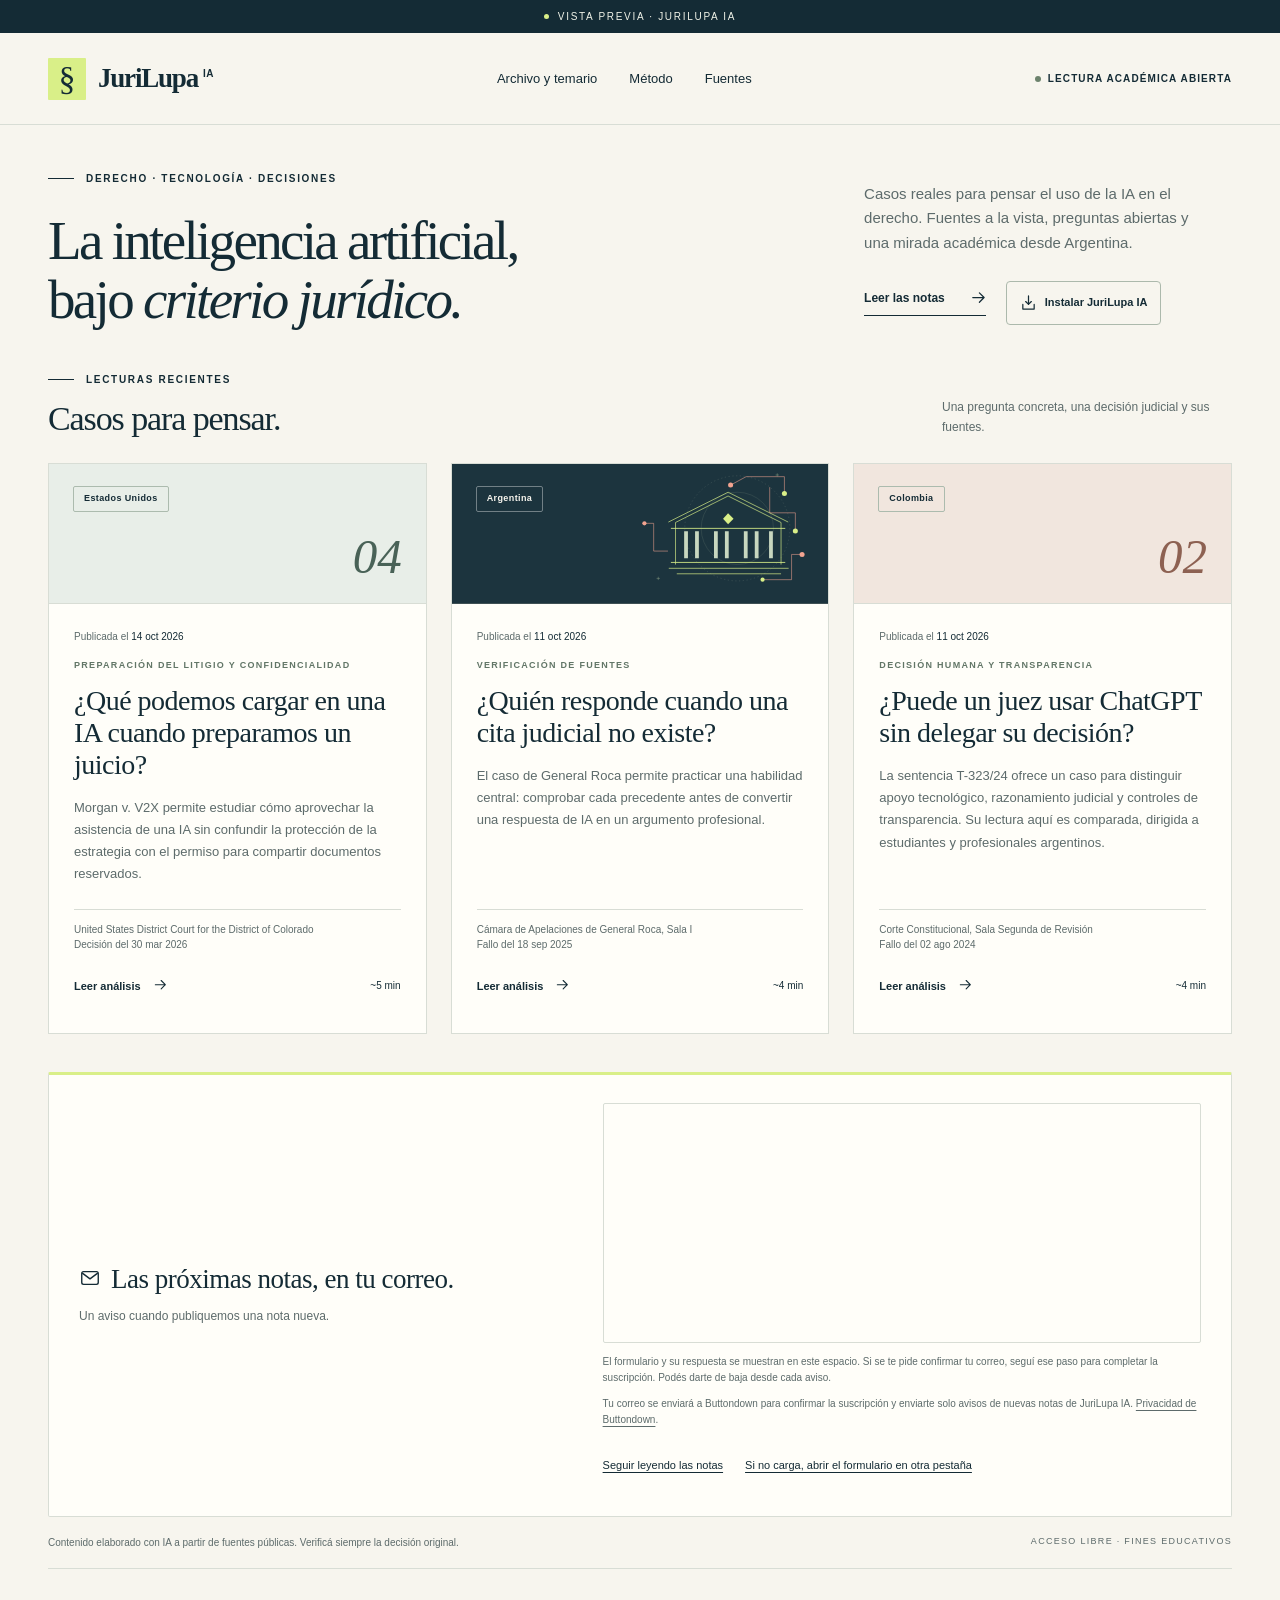
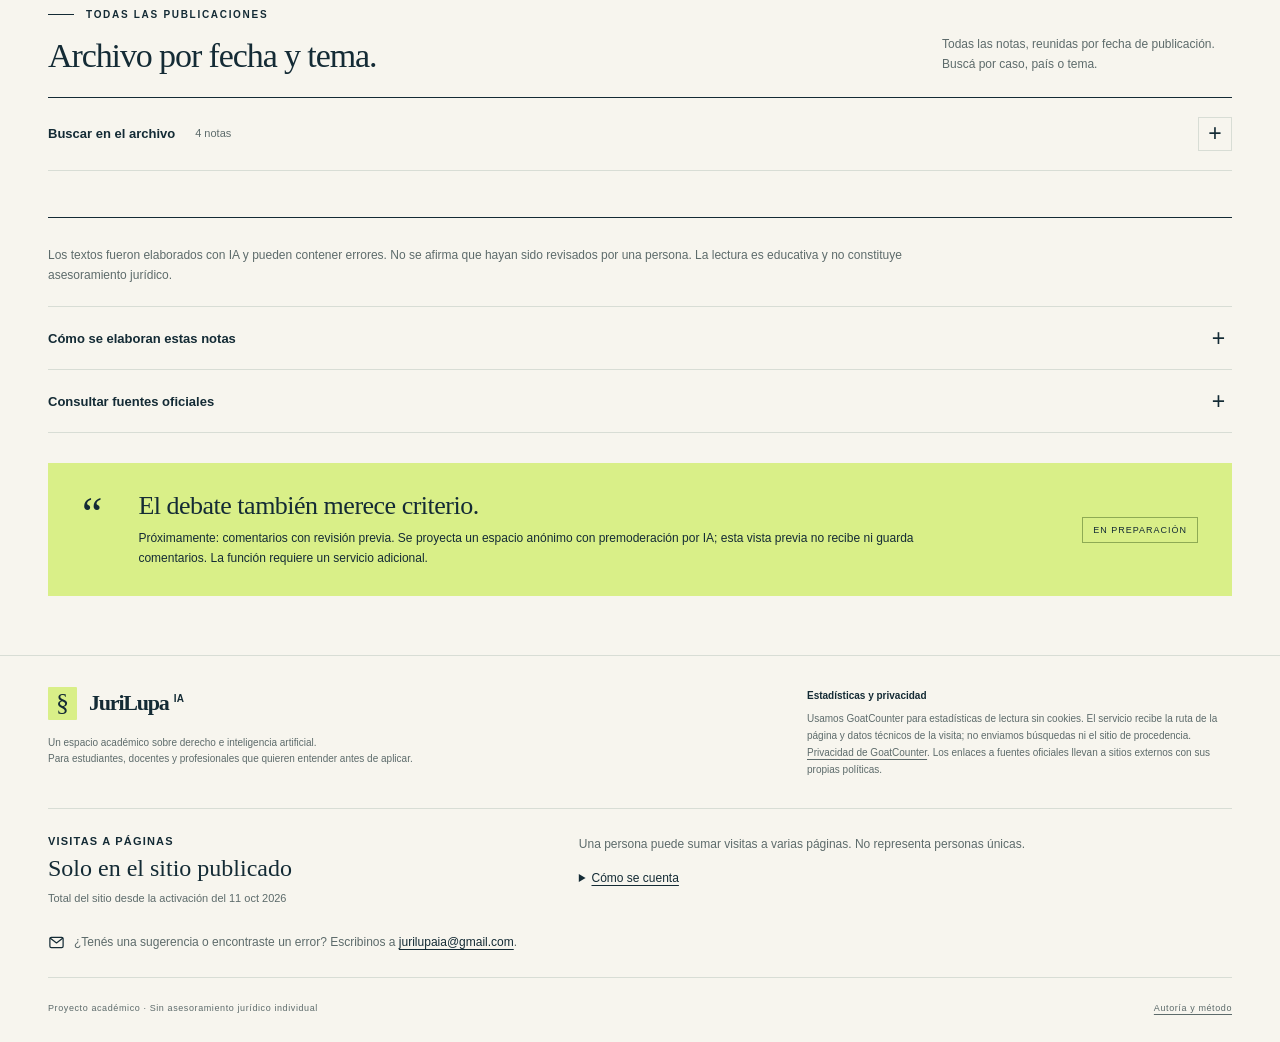
==== commit 4cfedc43: "Publicar nota educativa sobre Morgan v. V2X sin aviso por correo" ====
--- a/index.html
+++ b/index.html
@@ -1 +1 @@
-<!doctype html><html lang="es-AR" data-mode="static" data-page-path="/jurilupa-ia/"><head><meta charset="utf-8"><meta name="viewport" content="width=device-width, initial-scale=1"><title>JuriLupa IA · Derecho e inteligencia artificial</title><meta name="description" content="Casos judiciales reales sobre inteligencia artificial, fuentes oficiales y análisis académico desde Argentina."><meta name="theme-color" content="#142b35"><meta name="color-scheme" content="only light"><meta name="referrer" content="no-referrer"><link rel="canonical" href="https://jurilupa-ia.github.io/jurilupa-ia/"><meta property="og:type" content="website"><meta property="og:title" content="JuriLupa IA · Derecho e inteligencia artificial"><meta property="og:description" content="Casos judiciales reales sobre inteligencia artificial, fuentes oficiales y análisis académico desde Argentina."><link rel="stylesheet" href="assets/styles.css"><link rel="manifest" href="manifest.webmanifest"><link rel="icon" href="assets/app-icon.svg" type="image/svg+xml"><link rel="apple-touch-icon" href="assets/apple-touch-icon.png"><meta name="apple-mobile-web-app-capable" content="yes"><meta name="mobile-web-app-capable" content="yes"><meta name="apple-mobile-web-app-title" content="JuriLupa IA"></head><body><a class="skip-link" href="#contenido">Saltar al contenido</a><div class="preview-banner"><span class="preview-dot"></span>Vista previa · JuriLupa IA</div><header class="site-header"><div class="wrap header-inner"><a class="brand" href="index.html" data-home="inicio" aria-label="JuriLupa IA, inicio"><span class="brand-mark" aria-hidden="true">§</span><span class="brand-name">JuriLupa<span>IA</span></span></a><nav class="main-nav" aria-label="Navegación principal"><a href="index.html#archivo" data-home="archivo">Archivo y temario</a><a href="index.html#metodo" data-home="metodo">Método</a><a class="desktop-nav" href="index.html#fuentes" data-home="fuentes">Fuentes</a></nav><div class="nav-note"><i></i>Lectura académica abierta</div></div></header><main id="home-view"><div class="wrap" id="inicio"><section class="hero" id="contenido"><div><div class="eyebrow">Derecho · Tecnología · Decisiones</div><h1>La inteligencia artificial,<br>bajo <em>criterio jurídico.</em></h1></div><div class="hero-description"><p>Casos reales para pensar el uso de la IA en el derecho. Fuentes a la vista, preguntas abiertas y una mirada académica desde Argentina.</p><div class="hero-actions"><a class="text-link" href="#lecturas" data-home="lecturas">Leer las notas <svg viewBox="0 0 18 18" fill="none" stroke="currentColor" stroke-width="1.3" stroke-linecap="round" stroke-linejoin="round" aria-hidden="true"><path d="M4 8h12m-5-5 5 5-5 5"/></svg></a><button class="install-button" type="button" data-install-control aria-controls="install-dialog" aria-haspopup="dialog" hidden><svg viewBox="0 0 18 18" fill="none" stroke="currentColor" stroke-width="1.3" stroke-linecap="round" stroke-linejoin="round" aria-hidden="true"><path d="M9 2v9m-3-3 3 3 3-3M3 11v5h12v-5"/></svg><span>Instalar JuriLupa IA</span></button></div></div></section><section class="latest-readings" id="lecturas" aria-labelledby="latest-title"><div class="section-heading"><div><div class="eyebrow">Lecturas recientes</div><h2 id="latest-title">Casos para pensar.</h2></div><p>Una pregunta concreta, una decisión judicial y sus fuentes.</p></div><div class="reading-grid"><article class="reading-card" data-published="2026-10-11" data-order="0" data-country="Argentina" data-topic="Verificación de fuentes"><div class="card-top illustrated"><span class="badge">Argentina</span><span class="card-illustration" aria-hidden="true"><svg class="art-svg" viewBox="0 0 440 330" fill="none" aria-hidden="true"><circle cx="241" cy="154" r="125" stroke="#586a67" stroke-dasharray="3 6"/><circle cx="241" cy="154" r="86" stroke="#697d72" stroke-width=".6"/><path d="M94 240V140l125-63 126 63v100" stroke="#d9ef88" stroke-width="1.6"/><path d="m77 139 142-71 143 71M78 249h285M97 262h248" stroke="#d9ef88" stroke-width="1.6"/><path d="M119 161v64m26-64v64m45-64v64m26-64v64m45-64v64m26-64v64m34-64v64" stroke="#c8d7bf" stroke-width="9"/><path d="M83 154h272M83 235h272" stroke="#d9ef88" stroke-width="2"/><path d="m225 51 37-20h91v40m-52 205h69v-60h25M76 208H42v-66H20m298-86v61h61v43" stroke="#f2a390" stroke-width="1.3"/><circle cx="225" cy="51" r="6" fill="#f2a390"/><circle cx="353" cy="71" r="6" fill="#d9ef88"/><circle cx="395" cy="216" r="6" fill="#f2a390"/><circle cx="301" cy="276" r="5" fill="#d9ef88"/><circle cx="20" cy="142" r="5" fill="#f2a390"/><circle cx="379" cy="160" r="6" fill="#d9ef88"/><path d="m207 131 12-13 13 13-13 13-12-13Z" fill="#d9ef88"/><path d="M332 27h8m-4-4v8M49 273h8m-4-4v8" stroke="#92a689"/></svg></span></div><div class="card-content"><p class="publication-date">Publicada el <time datetime="2026-10-11">11 oct 2026</time></p><p class="case-topic">Verificación de fuentes</p><h3><a href="articulos/citas-inexistentes-general-roca.html" data-article="citas-inexistentes-general-roca">¿Quién responde cuando una cita judicial no existe?</a></h3><p class="case-summary">El caso de General Roca permite practicar una habilidad central: comprobar cada precedente antes de convertir una respuesta de IA en un argumento profesional.</p><div class="case-court">Cámara de Apelaciones de General Roca, Sala I<br>Fallo del <time datetime="2025-09-18">18 sep 2025</time></div><div class="card-bottom"><a href="articulos/citas-inexistentes-general-roca.html" data-article="citas-inexistentes-general-roca" aria-label="Leer análisis: ¿Quién responde cuando una cita judicial no existe?">Leer análisis <svg viewBox="0 0 18 18" fill="none" stroke="currentColor" stroke-width="1.3" stroke-linecap="round" stroke-linejoin="round" aria-hidden="true"><path d="M4 8h12m-5-5 5 5-5 5"/></svg></a><span>~4 min</span></div></div></article><article class="reading-card" data-published="2026-10-11" data-order="1" data-country="Colombia" data-topic="Decisión humana y transparencia"><div class="card-top"><span class="badge">Colombia</span><span class="case-number" aria-hidden="true">02</span></div><div class="card-content"><p class="publication-date">Publicada el <time datetime="2026-10-11">11 oct 2026</time></p><p class="case-topic">Decisión humana y transparencia</p><h3><a href="articulos/chatgpt-razonamiento-judicial-t323.html" data-article="chatgpt-razonamiento-judicial-t323">¿Puede un juez usar ChatGPT sin delegar su decisión?</a></h3><p class="case-summary">La sentencia T-323/24 ofrece un caso para distinguir apoyo tecnológico, razonamiento judicial y controles de transparencia. Su lectura aquí es comparada, dirigida a estudiantes y profesionales argentinos.</p><div class="case-court">Corte Constitucional, Sala Segunda de Revisión<br>Fallo del <time datetime="2024-08-02">02 ago 2024</time></div><div class="card-bottom"><a href="articulos/chatgpt-razonamiento-judicial-t323.html" data-article="chatgpt-razonamiento-judicial-t323" aria-label="Leer análisis: ¿Puede un juez usar ChatGPT sin delegar su decisión?">Leer análisis <svg viewBox="0 0 18 18" fill="none" stroke="currentColor" stroke-width="1.3" stroke-linecap="round" stroke-linejoin="round" aria-hidden="true"><path d="M4 8h12m-5-5 5 5-5 5"/></svg></a><span>~4 min</span></div></div></article><article class="reading-card" data-published="2026-10-11" data-order="2" data-country="Reino Unido · Inglaterra y Gales" data-topic="Supervisión profesional"><div class="card-top"><span class="badge">Reino Unido · Inglaterra y Gales</span><span class="case-number" aria-hidden="true">03</span></div><div class="card-content"><p class="publication-date">Publicada el <time datetime="2026-10-11">11 oct 2026</time></p><p class="case-topic">Supervisión profesional</p><h3><a href="articulos/supervision-profesional-ayinde-al-haroun.html" data-article="supervision-profesional-ayinde-al-haroun">¿Alcanza con confiar en la investigación que entrega otra persona?</a></h3><p class="case-summary">Ayinde y Al-Haroun permiten estudiar cómo organizar la revisión de escritos preparados con ayuda de clientes, colaboradores o IA, sin perder de vista las responsabilidades de cada intervención.</p><div class="case-court">High Court of Justice, King&#x27;s Bench Division, Divisional Court<br>Fallo del <time datetime="2025-06-06">06 jun 2025</time></div><div class="card-bottom"><a href="articulos/supervision-profesional-ayinde-al-haroun.html" data-article="supervision-profesional-ayinde-al-haroun" aria-label="Leer análisis: ¿Alcanza con confiar en la investigación que entrega otra persona?">Leer análisis <svg viewBox="0 0 18 18" fill="none" stroke="currentColor" stroke-width="1.3" stroke-linecap="round" stroke-linejoin="round" aria-hidden="true"><path d="M4 8h12m-5-5 5 5-5 5"/></svg></a><span>~4 min</span></div></div></article></div></section><section class="subscription-note" id="novedades" aria-labelledby="subscription-title"><div class="subscription-copy"><h2 id="subscription-title"><svg class="subscription-mail-icon" viewBox="0 0 24 24" fill="none" stroke="currentColor" stroke-width="1.5" stroke-linecap="round" stroke-linejoin="round" aria-hidden="true" focusable="false"><rect x="3" y="5" width="18" height="14" rx="2"/><path d="m4 7 8 6 8-6"/></svg><span>Las próximas notas, en tu correo.</span></h2><p>Un aviso cuando publiquemos una nota nueva.</p></div><div class="subscription-entry"><iframe class="subscription-provider-frame" id="subscription-frame" title="Suscripción por correo a JuriLupa IA, gestionada por Buttondown" src="https://buttondown.com/jurilupaia?as_embed=true" loading="lazy" referrerpolicy="no-referrer" width="100%" height="360"></iframe><p class="subscription-help" id="subscription-help">El formulario y su respuesta se muestran en este espacio. Si se te pide confirmar tu correo, seguí ese paso para completar la suscripción. Podés darte de baja desde cada aviso.</p><p class="subscription-privacy" id="subscription-privacy">Tu correo se enviará a Buttondown para confirmar la suscripción y enviarte solo avisos de nuevas notas de JuriLupa IA. <a href="https://buttondown.com/legal/privacy" target="_blank" rel="noopener noreferrer">Privacidad de Buttondown</a>.</p><p class="subscription-context-links"><a href="#lecturas" data-home="lecturas">Seguir leyendo las notas</a><a href="https://buttondown.com/jurilupaia" target="_blank" rel="noopener noreferrer">Si no carga, abrir el formulario en otra pestaña</a></p></div></section><div class="editorial-line"><span>Contenido elaborado con IA a partir de fuentes públicas. Verificá siempre la decisión original.</span><span class="tiny-caps">Acceso libre · Fines educativos</span></div><section class="archive" id="archivo" aria-labelledby="archive-title"><div class="section-heading"><div><div class="eyebrow">Todas las publicaciones</div><h2 id="archive-title">Archivo por fecha y tema.</h2></div><p>Todas las notas, reunidas por fecha de publicación. Buscá por caso, país o tema.</p></div><details class="archive-disclosure" id="archive-disclosure"><summary><span class="archive-summary-label"><span class="when-closed">Buscar en el archivo</span><span class="when-open">Cerrar el archivo</span><span class="archive-summary-count">3 notas</span></span><span class="archive-toggle" aria-hidden="true">+</span></summary><div class="archive-content"><p class="archive-note">Las notas se agrupan por fecha de publicación. La fecha de cada fallo se indica por separado.</p><div class="search-tools" hidden><div class="search-panel"><svg viewBox="0 0 18 18" fill="none" stroke="currentColor" stroke-width="1.3" stroke-linecap="round" stroke-linejoin="round" aria-hidden="true"><path d="m13 13 4 4M14 8a6 6 0 1 1-12 0 6 6 0 0 1 12 0"/></svg><label class="sr-only" for="case-search">Buscar por caso, tribunal o concepto</label><input id="case-search" type="search" placeholder="Buscar por caso, tribunal o concepto…" autocomplete="off"><button id="clear-search" class="clear-search" type="button" aria-label="Borrar búsqueda" hidden>×</button></div><div class="filters"><div class="country-filters" role="group" aria-label="Filtrar por país"><button class="filter-button" data-country="all" type="button" aria-pressed="true">Todos</button><button class="filter-button" type="button" data-country="Argentina" aria-pressed="false">Argentina</button><button class="filter-button" type="button" data-country="Colombia" aria-pressed="false">Colombia</button><button class="filter-button" type="button" data-country="Reino Unido · Inglaterra y Gales" aria-pressed="false">Reino Unido</button></div><div class="archive-selects"><label class="topic-filter" for="topic-select">Tema<select id="topic-select"><option value="">Todos los temas</option><option value="Verificación de fuentes">Verificación de fuentes</option><option value="Decisión humana y transparencia">Decisión humana y transparencia</option><option value="Supervisión profesional">Supervisión profesional</option></select></label><label class="topic-filter" for="month-select">Publicadas en<select id="month-select"><option value="">Todos los meses</option><option value="2026-10">Octubre de 2026</option></select></label><label class="topic-filter" for="sort-select">Orden<select id="sort-select"><option value="desc">Más recientes primero</option><option value="asc">Más antiguas primero</option></select></label></div></div></div><noscript><p class="no-js-note">Los filtros necesitan JavaScript. Podés recorrer todas las notas por mes y abrirlas desde sus enlaces.</p></noscript><div class="archive-results"><p class="results-meta" id="results-count" role="status" aria-live="polite" aria-atomic="true">3 notas disponibles</p><button id="clear-filters" class="clear-filters" type="button" hidden>Quitar filtros</button></div><div id="archive-months"><section class="archive-month" id="archivo-2026-10" data-month="2026-10" aria-labelledby="month-2026-10"><div class="archive-month-heading"><h3 id="month-2026-10"><time datetime="2026-10">Octubre de 2026</time></h3><span class="month-count">3 notas</span></div><div class="article-grid"><article class="case-card" data-published="2026-10-11" data-order="0" data-country="Argentina" data-topic="Verificación de fuentes" data-search="¿Quién responde cuando una cita judicial no existe? Argentina Cámara de Apelaciones de General Roca, Sala I Verificación de fuentes El caso de General Roca permite practicar una habilidad central: comprobar cada precedente antes de convertir una respuesta de IA en un argumento profesional. En un litigio de consumo, la Cámara de General Roca detectó 26 precedentes inexistentes. Consideró probable, sin acreditarlo, el uso de IA. No aplicó sanción disciplinaria formal: formuló un llamado de atención, ofició al Colegio y excluyó honorarios por tareas inoficiosas. La enseñanza práctica es verificar existencia, contenido y pertinencia de cada cita. Ni la apariencia profesional del texto ni su origen tecnológico sustituyen ese control. En M.J.L. c/ Peugeot Citroën Argentina S.A. y otra, un litigio de consumo por un automóvil, la Sala I de General Roca detectó 26 precedentes inexistentes: seis en un escrito de una codemandada y veinte en presentaciones de la actora. El tribunal requirió sus fuentes. Consideró muy probable el uso de IA, sin tenerlo por acreditado. La cuestión relevante era la responsabilidad por presentar respaldo jurisprudencial que no podía verificarse. La Cámara destacó el deber profesional de cotejar las fuentes. Expresó que no aplicaría sanciones en esa instancia, pero formuló un severo llamado de atención y ordenó oficiar al Colegio de Abogados. Además, declaró inoficiosas las tareas de ambos letrados en la alzada y no les atribuyó honorarios por ellas. Conviene distinguir esta consecuencia económica de una sanción disciplinaria formal. El fallo tampoco demuestra que cualquier error de cita provenga de IA. Propuesta didáctica: imaginemos una ficha dividida en existencia, fidelidad y pertinencia. En la primera casilla guardamos la identificación y el documento original. En la segunda anotamos el pasaje preciso que respalda nuestra afirmación. En la tercera explicamos por qué esa regla puede trasladarse a los hechos que analizamos. Una marca positiva en una casilla no completa las demás. La existencia requiere encontrar la resolución, no solamente otra página que repita su nombre. La fidelidad exige leer alrededor del fragmento seleccionado: puede tratarse del argumento de una parte, de una postura rechazada o de un voto minoritario. La pertinencia pide comparar hechos, normas, competencia y alcance. Este método también sirve cuando la referencia llegó por correo, una clase o una base de apuntes. 1. Separá investigación y redacción. Prepará primero una lista de proposiciones que necesitás sostener. Por ejemplo: qué requisito legal está discutido, qué hecho lo acredita y qué consecuencia pretendés. Buscá materiales para esas preguntas; evitá acumular citas que solo aporten apariencia de autoridad. 2. Abrí cada fuente primaria. Registrá tribunal, sala, fecha, expediente y dirección de consulta. Conservá una copia cuando sea posible y esté permitido. Si el enlace está caído, buscá otra publicación institucional o solicitá acceso por una vía apropiada. Una búsqueda fallida no prueba por sí sola la inexistencia, pero deja la referencia pendiente. 3. Redactá una ficha breve con tus propias palabras. Identificá hechos relevantes, cuestión, decisión y razón decisiva. Después agregá el fragmento que realmente vas a utilizar, indicando su ubicación. Cuando uses comillas, compará palabra por palabra con el original y señalá cualquier omisión que pueda alterar el sentido. 4. Controlá el argumento completo. Preguntate qué cambia si retirás esa cita. Si la conclusión queda sin apoyo, necesitás más investigación. Si la regla sigue sostenida por otras fuentes verificadas, simplificá. Antes de firmar, revisá también nombres, fechas, normas y referencias cruzadas incorporadas durante las sucesivas versiones. 5. Dejá constancia del control. Una carpeta compartida y una lista sencilla pueden ser suficientes: afirmación, fuente, pasaje, persona que revisa y fecha. El objetivo es que otra persona pueda reconstruir el recorrido sin repetir toda la búsqueda. Reservá tiempo para esta tarea desde el comienzo, especialmente cuando exista un vencimiento cercano. Supuesto ficticio: recibís un borrador con tres fallos. El primero existe y sostiene la regla invocada; el segundo existe, pero resuelve otra cuestión; el tercero solo aparece en la respuesta de un chatbot. Tenés veinte minutos para preparar una devolución. Clasificá cada referencia y escribí qué comprobación falta. Respuesta orientativa: conservá provisionalmente el primero, justificando su pertinencia; reemplazá o reformulá el segundo después de leerlo; retirá del borrador final el tercero mientras no pueda corroborarse. Pedirle al mismo chatbot que confirme su respuesta no cierra la verificación. Fuente primaria: sentencia del 18 de septiembre de 2025, expediente RO-12819-C-0000, considerandos VIII y IX y parte resolutiva, publicada en PUMA del Poder Judicial de Río Negro. Este comentario estudia ese pronunciamiento; no informa sobre eventuales actuaciones posteriores. Texto elaborado con inteligencia artificial para un prototipo educativo de JuriLupa IA. No se afirma revisión humana. Las propuestas de trabajo y el ejercicio son elaboración didáctica, no instrucciones del tribunal. Antes de utilizarlo profesionalmente, revisá las fuentes y el derecho aplicable. No constituye asesoramiento jurídico."><div class="card-top"><span class="badge">Argentina</span><span class="case-number" aria-hidden="true">01</span></div><div class="card-content"><p class="publication-date">Publicada el <time datetime="2026-10-11">11 oct 2026</time></p><p class="case-topic">Verificación de fuentes</p><h4><a href="articulos/citas-inexistentes-general-roca.html" data-article="citas-inexistentes-general-roca">¿Quién responde cuando una cita judicial no existe?</a></h4><p class="case-summary">El caso de General Roca permite practicar una habilidad central: comprobar cada precedente antes de convertir una respuesta de IA en un argumento profesional.</p><div class="case-court">Cámara de Apelaciones de General Roca, Sala I<br>Fallo del <time datetime="2025-09-18">18 sep 2025</time></div><div class="card-bottom"><a href="articulos/citas-inexistentes-general-roca.html" data-article="citas-inexistentes-general-roca" aria-label="Leer análisis: ¿Quién responde cuando una cita judicial no existe?">Leer análisis <svg viewBox="0 0 18 18" fill="none" stroke="currentColor" stroke-width="1.3" stroke-linecap="round" stroke-linejoin="round" aria-hidden="true"><path d="M4 8h12m-5-5 5 5-5 5"/></svg></a><span>~4 min</span></div></div></article><article class="case-card" data-published="2026-10-11" data-order="1" data-country="Colombia" data-topic="Decisión humana y transparencia" data-search="¿Puede un juez usar ChatGPT sin delegar su decisión? Colombia Corte Constitucional, Sala Segunda de Revisión Decisión humana y transparencia La sentencia T-323/24 ofrece un caso para distinguir apoyo tecnológico, razonamiento judicial y controles de transparencia. Su lectura aquí es comparada, dirigida a estudiantes y profesionales argentinos. La Corte Constitucional colombiana examinó una sentencia que incorporaba respuestas de ChatGPT. No encontró sustitución del razonamiento humano: el juez había analizado y decidido previamente, sin cargar datos personales o sensibles del caso. Señaló, sin embargo, déficits de transparencia y responsabilidad y fijó pautas de uso. La lección es delimitar y documentar la asistencia. La T-323/24 no habilita cualquier uso ni vincula directamente a los tribunales argentinos. En una tutela sobre acceso a servicios de salud, un juez colombiano incorporó preguntas y respuestas de ChatGPT en su sentencia. La Corte Constitucional examinó si ese uso afectaba el debido proceso y la garantía del juez natural. Constató que el funcionario había desarrollado antes el análisis jurídico y adoptado la decisión, y que no ingresó datos personales o sensibles del caso en la herramienta. La T-323/24 no encontró sustitución del razonamiento humano ni invalidez por ese uso de IA. Sin embargo, advirtió cumplimiento incompleto de transparencia y responsabilidad. Estableció pautas de control humano, verificación y privacidad, y ordenó elaborar lineamientos y capacitar. La validez de aquella decisión no equivale a aprobar cualquier utilización futura. Se trata de jurisprudencia colombiana: no es una regla directamente vinculante para los tribunales argentinos. Propuesta didáctica: clasificá las tareas antes de valorar la herramienta. Una actividad editorial puede consistir en detectar repeticiones o proponer títulos. Una actividad de investigación puede sugerir términos de búsqueda. Una actividad decisoria comprende seleccionar los hechos relevantes, valorar argumentos y justificar una solución. La etiqueta comercial del producto explica poco si no conocemos la tarea concreta. Para una clase o una oficina, resulta útil comparar dos versiones de un mismo documento. ¿Qué afirmaciones estaban presentes antes de la asistencia? ¿Cuáles fueron agregadas? ¿Cambió el grado de certeza? ¿Una posibilidad se volvió una conclusión? Esta comparación permite descubrir alteraciones sustantivas ocultas bajo una mejora de estilo. Una frase más clara también puede ser menos exacta. 1. Definí la tarea por escrito. Indicá el resultado esperado y qué partes quedan fuera. Un encargo acotado sería señalar términos ambiguos en un texto previamente preparado. Un encargo abierto, como resolver todo el expediente, dificulta saber qué razonamiento pertenece a la persona y qué apareció por sugerencia del sistema. La delimitación permite evaluar el resultado contra un objetivo concreto. 2. Prepará una versión segura del material. Trabajá, cuando alcance, con ejemplos ficticios o fragmentos públicos. Revisá nombres, identificadores, detalles de salud y combinaciones que puedan individualizar a alguien. Cambiar un nombre no garantiza anonimato. Antes de cargar documentación real, evaluá autorizaciones, confidencialidad, condiciones del servicio y reglas institucionales aplicables; si falta claridad, suspendé esa carga. 3. Conservá el razonamiento propio. Elaborá un esquema con problema, hechos, fuentes, alternativas y conclusión provisional. Después compará cualquier sugerencia con ese esquema. Una contradicción puede ser valiosa como pregunta de investigación, pero requiere comprobación independiente. No la resuelvas por la seguridad con la que la herramienta formula su respuesta. 4. Revisá cada cambio sustantivo. Confirmá que una simplificación no haya suprimido una excepción, confundido una carga procesal o convertido una inferencia en hecho probado. Marcá las propuestas aceptadas y las rechazadas. Cuando aparezca una fuente nueva, localizá su texto original antes de utilizarla como respaldo del argumento. 5. Diseñá una constancia comprensible. Para un ejercicio académico, registrá herramienta, fecha, propósito, tipo de datos y controles realizados. Explicá qué partes recibieron asistencia. En una actuación profesional, adaptá esa documentación a las exigencias y canales correspondientes, sin incorporar conversaciones completas si exponen información reservada. Transparencia y prudencia informativa deben pensarse juntas. Supuesto ficticio: tu borrador dice que un documento podría respaldar una hipótesis si se confirma su autenticidad. Una herramienta lo reescribe afirmando que el documento demuestra esa hipótesis. ¿Es una mejora editorial? Identificá las dos modificaciones y prepará una devolución de tres líneas. Respuesta orientativa: desapareció la condición de autenticidad y aumentó el grado de certeza. Restaurá ambas precisiones. Luego explicá qué verificación permitiría, eventualmente, modificar la conclusión. Para comparar trabajos en clase, pedí que cada grupo justifique el cambio con el material disponible, sin acudir a la supuesta autoridad del sistema. Fuente primaria: Corte Constitucional de Colombia, sentencia T-323/24, 2 de agosto de 2024; fundamentos 347 a 376 y resolutivos cuarto a sexto, en la Relatoría oficial. La actividad propuesta es una lectura comparada, no una descripción de la regulación argentina vigente. Texto elaborado con inteligencia artificial para un prototipo educativo de JuriLupa IA. No se afirma revisión humana. Las propuestas de trabajo y el ejercicio son elaboración didáctica, no instrucciones del tribunal. Antes de utilizarlo profesionalmente, revisá las fuentes y el derecho aplicable. No constituye asesoramiento jurídico."><div class="card-top"><span class="badge">Colombia</span><span class="case-number" aria-hidden="true">02</span></div><div class="card-content"><p class="publication-date">Publicada el <time datetime="2026-10-11">11 oct 2026</time></p><p class="case-topic">Decisión humana y transparencia</p><h4><a href="articulos/chatgpt-razonamiento-judicial-t323.html" data-article="chatgpt-razonamiento-judicial-t323">¿Puede un juez usar ChatGPT sin delegar su decisión?</a></h4><p class="case-summary">La sentencia T-323/24 ofrece un caso para distinguir apoyo tecnológico, razonamiento judicial y controles de transparencia. Su lectura aquí es comparada, dirigida a estudiantes y profesionales argentinos.</p><div class="case-court">Corte Constitucional, Sala Segunda de Revisión<br>Fallo del <time datetime="2024-08-02">02 ago 2024</time></div><div class="card-bottom"><a href="articulos/chatgpt-razonamiento-judicial-t323.html" data-article="chatgpt-razonamiento-judicial-t323" aria-label="Leer análisis: ¿Puede un juez usar ChatGPT sin delegar su decisión?">Leer análisis <svg viewBox="0 0 18 18" fill="none" stroke="currentColor" stroke-width="1.3" stroke-linecap="round" stroke-linejoin="round" aria-hidden="true"><path d="M4 8h12m-5-5 5 5-5 5"/></svg></a><span>~4 min</span></div></div></article><article class="case-card" data-published="2026-10-11" data-order="2" data-country="Reino Unido · Inglaterra y Gales" data-topic="Supervisión profesional" data-search="¿Alcanza con confiar en la investigación que entrega otra persona? Reino Unido · Inglaterra y Gales High Court of Justice, King&#x27;s Bench Division, Divisional Court Supervisión profesional Ayinde y Al-Haroun permiten estudiar cómo organizar la revisión de escritos preparados con ayuda de clientes, colaboradores o IA, sin perder de vista las responsabilidades de cada intervención. La High Court examinó dos asuntos con citas judiciales falsas y dispuso derivaciones profesionales, sin condenar por contempt. En Ayinde consideró alcanzado el umbral para iniciar ese procedimiento, pero no lo inició; en Al-Haroun no lo consideró satisfecho respecto del solicitor. La lección práctica es verificar también la investigación recibida de clientes o colaboradores. Estas consecuencias pertenecen a Inglaterra y Gales y no se trasladan automáticamente a Argentina. La High Court examinó conjuntamente dos asuntos con citas judiciales falsas. En Al-Haroun, parte del material provenía de investigación del cliente. En Ayinde, la explicación del origen de las referencias fue controvertida. El problema era cómo habían llegado esos materiales al tribunal y qué responsabilidad correspondía a los profesionales que intervinieron. La sentencia analizó la falta de comprobación y la supervisión del trabajo. El pronunciamiento del 6 de junio de 2025 dispuso derivaciones a organismos profesionales. No condenó por contempt of court. En Ayinde consideró alcanzado el umbral para iniciar ese procedimiento, pero decidió no hacerlo; en Al-Haroun no lo consideró satisfecho respecto del solicitor. Destacó que confiar en la investigación del cliente no releva al profesional de verificarla. Estas respuestas pertenecen al derecho de Inglaterra y Gales y no se trasladan automáticamente a Argentina. Propuesta didáctica: imaginemos que una persona corrige estilo, otra revisa estrategia y una tercera firma. Si todas creen que alguien más controló las citas, el documento puede circular sin esa comprobación. Decir que un texto fue revisado no explica qué se revisó. Conviene nombrar la tarea: fidelidad de transcripciones, vigencia normativa, consistencia fáctica o adecuación del pedido. También ayuda separar confianza interpersonal y evidencia documental. Un colaborador responsable puede recibir información defectuosa; un cliente puede aportar una pista útil que requiera investigación adicional. Pedir el documento original y su pasaje relevante permite trabajar mejor con ambos. La procedencia de una sugerencia orienta las preguntas, pero no reemplaza el examen de su contenido. 1. Recibí el material con contexto. Preguntá qué problema pretende resolver, de dónde provienen las referencias y qué verificaciones se hicieron. Identificá si contiene transcripciones, resúmenes propios o texto generado. La respuesta sirve para organizar la revisión; no debe usarse como un certificado automático de exactitud ni como una acusación anticipada. 2. Asigná un responsable por control. Para cada afirmación jurídica relevante, alguien debe abrir la fuente, ubicar el pasaje y explicar su relación con el argumento. La persona que revisa estrategia puede ser otra, pero necesita ver el estado de esas comprobaciones. Una lista breve evita que las tareas menos visibles queden entre dos roles. 3. Separá pendientes y verificados. Conservá las referencias aún no corroboradas en un espacio de investigación, fuera del texto listo para presentar. Si faltan documentos, buscá acceso o reformulá el argumento con materiales comprobables. No completes de memoria fechas, salas o números de expediente para que la referencia parezca terminada. 4. Hacé un control final sobre la versión real. La copia revisada y la que se envía pueden ser distintas. Compará los cambios posteriores y verificá que no reaparezcan fragmentos descartados. Es útil guardar una versión cerrada junto con su lista de fuentes, dejando claro qué modificaciones exigirían una nueva revisión. 5. Si aparece un error, evaluá todo su alcance. Identificá qué afirmaciones dependen de él y qué otros textos reutilizan el mismo material. Prepará una explicación precisa y una propuesta de corrección para quien deba decidir los pasos procesales. Evitá sustituir rápidamente una cita por otra solo porque conduce a una conclusión parecida: también debe comprobarse. Supuesto ficticio: una estudiante prepara un borrador, un cliente agrega dos precedentes y una abogada lo revisa antes de un vencimiento. Diseñá una lista de cinco casillas que permita decidir si está listo. No alcanza con escribir quién redactó o quién leyó. Respuesta orientativa: verificá identificación de cada fuente, lectura del pasaje pertinente, correspondencia con los hechos, control de la versión final y registro de pendientes. Después indicá quién puede resolver cada duda. Si una fuente importante sigue sin corroborarse, explicitá qué parte del argumento deberá retirarse, sustituirse o investigarse antes de la presentación. Fuente primaria: Ayinde v London Borough of Haringey y Al-Haroun v Qatar National Bank, [2025] EWHC 1383 (Admin), 6 de junio de 2025, especialmente párrafos 63 a 82, PDF oficial de Judiciary UK. No se informa aquí sobre decisiones disciplinarias posteriores. Texto elaborado con inteligencia artificial para un prototipo educativo de JuriLupa IA. No se afirma revisión humana. Las propuestas de trabajo y el ejercicio son elaboración didáctica, no instrucciones del tribunal. Antes de utilizarlo profesionalmente, revisá las fuentes y el derecho aplicable. No constituye asesoramiento jurídico."><div class="card-top"><span class="badge">Reino Unido · Inglaterra y Gales</span><span class="case-number" aria-hidden="true">03</span></div><div class="card-content"><p class="publication-date">Publicada el <time datetime="2026-10-11">11 oct 2026</time></p><p class="case-topic">Supervisión profesional</p><h4><a href="articulos/supervision-profesional-ayinde-al-haroun.html" data-article="supervision-profesional-ayinde-al-haroun">¿Alcanza con confiar en la investigación que entrega otra persona?</a></h4><p class="case-summary">Ayinde y Al-Haroun permiten estudiar cómo organizar la revisión de escritos preparados con ayuda de clientes, colaboradores o IA, sin perder de vista las responsabilidades de cada intervención.</p><div class="case-court">High Court of Justice, King&#x27;s Bench Division, Divisional Court<br>Fallo del <time datetime="2025-06-06">06 jun 2025</time></div><div class="card-bottom"><a href="articulos/supervision-profesional-ayinde-al-haroun.html" data-article="supervision-profesional-ayinde-al-haroun" aria-label="Leer análisis: ¿Alcanza con confiar en la investigación que entrega otra persona?">Leer análisis <svg viewBox="0 0 18 18" fill="none" stroke="currentColor" stroke-width="1.3" stroke-linecap="round" stroke-linejoin="round" aria-hidden="true"><path d="M4 8h12m-5-5 5 5-5 5"/></svg></a><span>~4 min</span></div></div></article></div></section></div><div class="empty-state" id="empty-results" hidden><h3>No encontramos esa lectura.</h3><p>Probá con otro concepto o quitá algún filtro.</p><button id="reset-filters" class="outline-button" type="button">Ver todas las notas <svg viewBox="0 0 18 18" fill="none" stroke="currentColor" stroke-width="1.3" stroke-linecap="round" stroke-linejoin="round" aria-hidden="true"><path d="M4 8h12m-5-5 5 5-5 5"/></svg></button></div></div></details></section><section class="method method-compact" id="metodo" aria-labelledby="method-title"><p class="method-notice">Los textos fueron elaborados con IA y pueden contener errores. No se afirma que hayan sido revisados por una persona. La lectura es educativa y no constituye asesoramiento jurídico.</p><details class="reference-disclosure" id="method-disclosure"><summary><span id="method-title">Cómo se elaboran estas notas</span><span class="reference-toggle" aria-hidden="true">+</span></summary><div class="reference-content"><p class="method-intro">La IA puede ayudar a estudiar una decisión. La comprensión jurídica exige volver a los hechos, al texto y a la jurisdicción.</p><div class="method-steps"><div class="method-step"><h3>La fuente, siempre a mano</h3><p>Cada análisis enlaza la decisión oficial. Se distinguen los hechos del caso, el criterio del tribunal y los ejercicios didácticos, que son ficticios.</p></div><div class="method-step"><h3>Comparar sin trasladar reglas</h3><p>Los casos extranjeros son referencias académicas. No se presentan como derecho aplicable en Argentina ni reemplazan el análisis de las normas locales.</p></div></div></div></details></section><section class="source-section source-compact" id="fuentes" aria-labelledby="sources-title"><details class="reference-disclosure" id="sources-disclosure"><summary><span id="sources-title">Consultar fuentes oficiales</span><span class="reference-toggle" aria-hidden="true">+</span></summary><div class="reference-content"><p class="source-intro">Accedé directamente a las sentencias, sin pasar por las notas.</p><div class="source-list"><a class="source-link" href="https://puma.jusrionegro.gov.ar/expjud/busqueda-publica/view/d357455b-2373-4d2a-afe3-a9a435ffa56f" target="_blank" rel="noopener noreferrer"><span><span class="source-label">Leer la sentencia oficial en PUMA</span><small>Argentina · 18 sep 2025</small></span><svg viewBox="0 0 18 18" fill="none" stroke="currentColor" stroke-width="1.3" stroke-linecap="round" stroke-linejoin="round" aria-hidden="true"><path d="M6 3h9v9M15 3 3 15"/></svg></a><a class="source-link" href="https://www.corteconstitucional.gov.co/relatoria/2024/T-323-24.htm" target="_blank" rel="noopener noreferrer"><span><span class="source-label">Leer T-323/24 en la Relatoría oficial</span><small>Colombia · 02 ago 2024</small></span><svg viewBox="0 0 18 18" fill="none" stroke="currentColor" stroke-width="1.3" stroke-linecap="round" stroke-linejoin="round" aria-hidden="true"><path d="M6 3h9v9M15 3 3 15"/></svg></a><a class="source-link" href="https://www.judiciary.uk/wp-content/uploads/2025/06/Ayinde-v-London-Borough-of-Haringey-and-Al-Haroun-v-Qatar-National-Bank.pdf" target="_blank" rel="noopener noreferrer"><span><span class="source-label">Leer la sentencia oficial de la High Court</span><small>Reino Unido · Inglaterra y Gales · 06 jun 2025</small></span><svg viewBox="0 0 18 18" fill="none" stroke="currentColor" stroke-width="1.3" stroke-linecap="round" stroke-linejoin="round" aria-hidden="true"><path d="M6 3h9v9M15 3 3 15"/></svg></a></div></div></details></section><section class="community" aria-labelledby="community-title"><span class="community-symbol" aria-hidden="true">“</span><div class="community-copy"><h2 id="community-title">El debate también merece criterio.</h2><p>Próximamente: comentarios con revisión previa. Se proyecta un espacio anónimo con premoderación por IA; esta vista previa no recibe ni guarda comentarios. La función requiere un servicio adicional.</p></div><span class="soon-tag">En preparación</span></section></div></main><footer class="site-footer"><div class="wrap"><div class="footer-top"><div><a class="brand" href="index.html" data-home="inicio" aria-label="JuriLupa IA, inicio"><span class="brand-mark" aria-hidden="true">§</span><span class="brand-name">JuriLupa<span>IA</span></span></a><p class="footer-description">Un espacio académico sobre derecho e inteligencia artificial.<br>Para estudiantes, docentes y profesionales que quieren entender antes de aplicar.</p></div><p class="privacy" id="privacidad"><strong>Estadísticas y privacidad</strong>Usamos GoatCounter para estadísticas de lectura sin cookies. El servicio recibe la ruta de la página y datos técnicos de la visita; no enviamos búsquedas ni el sitio de procedencia. <a href="https://www.goatcounter.com/help/privacy" target="_blank" rel="noopener noreferrer">Privacidad de GoatCounter</a>. Los enlaces a fuentes oficiales llevan a sitios externos con sus propias políticas.</p></div><section class="visit-counter" aria-labelledby="visit-counter-label"><div class="visit-counter-heading"><span class="visit-counter-label" id="visit-counter-label">Visitas a páginas</span><span class="visit-counter-value" id="visit-count" role="status" aria-live="polite" aria-atomic="true" aria-describedby="visit-counter-label">No disponible</span><span class="visit-counter-since">Total del sitio desde la activación del <time datetime="2026-10-11">11 oct 2026</time></span></div><div class="visit-counter-explanation"><p>Una persona puede sumar visitas a varias páginas. No representa personas únicas.</p><details><summary>Cómo se cuenta</summary><p>Con la configuración predeterminada de sesiones, GoatCounter agrupa las visitas repetidas a una misma página durante hasta 8 horas. El total puede tardar hasta 4 horas en actualizarse. No incluye tráfico anterior a la activación ni todas las visitas: los bloqueadores, JavaScript desactivado y las direcciones con parámetros pueden impedir el registro. Si el contador no responde, mostramos «No disponible».</p></details></div></section><div class="footer-install"></div><p class="footer-contact"><svg viewBox="0 0 18 18" fill="none" stroke="currentColor" stroke-width="1.3" stroke-linecap="round" stroke-linejoin="round" aria-hidden="true"><rect x="2" y="3.5" width="14" height="11" rx="1.5"/><path d="m2.5 4.5 6.5 5 6.5-5"/></svg><span>¿Tenés una sugerencia o encontraste un error? Escribinos a <a href="mailto:jurilupaia@gmail.com">jurilupaia@gmail.com</a>.</span></p><div class="footer-bottom"><span>Proyecto académico · Sin asesoramiento jurídico individual</span><a href="index.html#metodo" data-home="metodo">Autoría y método</a></div></div></footer><dialog class="install-dialog" id="install-dialog" aria-labelledby="install-title" aria-describedby="install-description" closedby="any"><div class="install-panel"><button class="install-close" type="button" aria-label="Cerrar instrucciones de instalación" autofocus>×</button><img class="install-app-icon" src="assets/app-icon.svg" width="56" height="56" alt=""><p class="install-eyebrow">Siempre a mano</p><h2 id="install-title">JuriLupa IA, en tu inicio.</h2><p id="install-description">Agregá el sitio a tu pantalla de inicio. Necesitás conexión a internet para consultar las notas y sus fuentes.</p><p class="install-status" id="install-status" role="status" aria-live="polite" hidden></p><button class="install-native" id="install-native" type="button" hidden>Continuar con el navegador <svg viewBox="0 0 18 18" fill="none" stroke="currentColor" stroke-width="1.3" stroke-linecap="round" stroke-linejoin="round" aria-hidden="true"><path d="M4 8h12m-5-5 5 5-5 5"/></svg></button><p class="install-inapp-note">Si abriste el enlace dentro de otra app, usá su menú para abrirlo en tu navegador habitual. Si esa opción no aparece, copiá la dirección y abrila en Safari o Chrome.</p><div class="install-guides"><details data-install-guide="ios"><summary>iPhone o iPad · Safari</summary><ol><li>Abrí la portada de JuriLupa IA en Safari.</li><li>Tocá Compartir, directamente o dentro del menú de la página.</li><li>Elegí «Añadir a pantalla de inicio» o «Agregar a inicio». Si aparece «Abrir como app web», dejalo activado y confirmá con «Añadir» o «Agregar».</li></ol></details><details data-install-guide="android"><summary>Android · Chrome</summary><ol><li>Abrí la portada en Chrome y tocá el menú de tres puntos.</li><li>Elegí «Instalar y crear acceso directo» y luego «Instalar», si está disponible. En otras versiones puede aparecer «Añadir a pantalla de inicio».</li><li>Seguí la confirmación del navegador. Si solo ofrece crear un acceso directo, este abrirá el sitio en el navegador.</li></ol></details><details data-install-guide="samsung"><summary>Samsung Internet</summary><p>En el menú del navegador, buscá la opción para añadir la página a la pantalla de inicio. Según la versión, puede aparecer dentro de «Añadir página a» o como un símbolo + en la barra de direcciones. Confirmá los pasos que te muestre.</p></details><details data-install-guide="desktop"><summary>Computadora u otro navegador</summary><p>Buscá «Instalar» en la barra de direcciones o en el menú del navegador. Si no ofrece esa opción, podés guardar el sitio en tus favoritos.</p></details></div><p class="install-footnote">Las opciones y los nombres varían según el navegador y su versión. La instalación se confirma en el navegador.</p></div></dialog><div class="reading-progress" id="reading-progress" aria-hidden="true"></div><div class="toast" id="toast" role="status" aria-live="polite" hidden></div><script src="assets/site.js" defer></script><script src="assets/install.js" defer></script></body></html>
+<!doctype html><html lang="es-AR" data-mode="static" data-page-path="/jurilupa-ia/"><head><meta charset="utf-8"><meta name="viewport" content="width=device-width, initial-scale=1"><title>JuriLupa IA · Derecho e inteligencia artificial</title><meta name="description" content="Casos judiciales reales sobre inteligencia artificial, fuentes oficiales y análisis académico desde Argentina."><meta name="theme-color" content="#142b35"><meta name="color-scheme" content="only light"><meta name="referrer" content="no-referrer"><link rel="canonical" href="https://jurilupa-ia.github.io/jurilupa-ia/"><meta property="og:type" content="website"><meta property="og:title" content="JuriLupa IA · Derecho e inteligencia artificial"><meta property="og:description" content="Casos judiciales reales sobre inteligencia artificial, fuentes oficiales y análisis académico desde Argentina."><link rel="stylesheet" href="assets/styles.css"><link rel="manifest" href="manifest.webmanifest"><link rel="icon" href="assets/app-icon.svg" type="image/svg+xml"><link rel="apple-touch-icon" href="assets/apple-touch-icon.png"><meta name="apple-mobile-web-app-capable" content="yes"><meta name="mobile-web-app-capable" content="yes"><meta name="apple-mobile-web-app-title" content="JuriLupa IA"></head><body><a class="skip-link" href="#contenido">Saltar al contenido</a><div class="preview-banner"><span class="preview-dot"></span>Vista previa · JuriLupa IA</div><header class="site-header"><div class="wrap header-inner"><a class="brand" href="index.html" data-home="inicio" aria-label="JuriLupa IA, inicio"><span class="brand-mark" aria-hidden="true">§</span><span class="brand-name">JuriLupa<span>IA</span></span></a><nav class="main-nav" aria-label="Navegación principal"><a href="index.html#archivo" data-home="archivo">Archivo y temario</a><a href="index.html#metodo" data-home="metodo">Método</a><a class="desktop-nav" href="index.html#fuentes" data-home="fuentes">Fuentes</a></nav><div class="nav-note"><i></i>Lectura académica abierta</div></div></header><main id="home-view"><div class="wrap" id="inicio"><section class="hero" id="contenido"><div><div class="eyebrow">Derecho · Tecnología · Decisiones</div><h1>La inteligencia artificial,<br>bajo <em>criterio jurídico.</em></h1></div><div class="hero-description"><p>Casos reales para pensar el uso de la IA en el derecho. Fuentes a la vista, preguntas abiertas y una mirada académica desde Argentina.</p><div class="hero-actions"><a class="text-link" href="#lecturas" data-home="lecturas">Leer las notas <svg viewBox="0 0 18 18" fill="none" stroke="currentColor" stroke-width="1.3" stroke-linecap="round" stroke-linejoin="round" aria-hidden="true"><path d="M4 8h12m-5-5 5 5-5 5"/></svg></a><button class="install-button" type="button" data-install-control aria-controls="install-dialog" aria-haspopup="dialog" hidden><svg viewBox="0 0 18 18" fill="none" stroke="currentColor" stroke-width="1.3" stroke-linecap="round" stroke-linejoin="round" aria-hidden="true"><path d="M9 2v9m-3-3 3 3 3-3M3 11v5h12v-5"/></svg><span>Instalar JuriLupa IA</span></button></div></div></section><section class="latest-readings" id="lecturas" aria-labelledby="latest-title"><div class="section-heading"><div><div class="eyebrow">Lecturas recientes</div><h2 id="latest-title">Casos para pensar.</h2></div><p>Una pregunta concreta, una decisión judicial y sus fuentes.</p></div><div class="reading-grid"><article class="reading-card" data-published="2026-10-14" data-order="-1" data-country="Estados Unidos" data-topic="Preparación del litigio y confidencialidad"><div class="card-top"><span class="badge">Estados Unidos</span><span class="case-number" aria-hidden="true">04</span></div><div class="card-content"><p class="publication-date">Publicada el <time datetime="2026-10-14">14 oct 2026</time></p><p class="case-topic">Preparación del litigio y confidencialidad</p><h3><a href="articulos/ia-documentos-confidenciales-morgan-v2x.html" data-article="ia-documentos-confidenciales-morgan-v2x">¿Qué podemos cargar en una IA cuando preparamos un juicio?</a></h3><p class="case-summary">Morgan v. V2X permite estudiar cómo aprovechar la asistencia de una IA sin confundir la protección de la estrategia con el permiso para compartir documentos reservados.</p><div class="case-court">United States District Court for the District of Colorado<br>Decisión del <time datetime="2026-03-30">30 mar 2026</time></div><div class="card-bottom"><a href="articulos/ia-documentos-confidenciales-morgan-v2x.html" data-article="ia-documentos-confidenciales-morgan-v2x" aria-label="Leer análisis: ¿Qué podemos cargar en una IA cuando preparamos un juicio?">Leer análisis <svg viewBox="0 0 18 18" fill="none" stroke="currentColor" stroke-width="1.3" stroke-linecap="round" stroke-linejoin="round" aria-hidden="true"><path d="M4 8h12m-5-5 5 5-5 5"/></svg></a><span>~5 min</span></div></div></article><article class="reading-card" data-published="2026-10-11" data-order="0" data-country="Argentina" data-topic="Verificación de fuentes"><div class="card-top illustrated"><span class="badge">Argentina</span><span class="card-illustration" aria-hidden="true"><svg class="art-svg" viewBox="0 0 440 330" fill="none" aria-hidden="true"><circle cx="241" cy="154" r="125" stroke="#586a67" stroke-dasharray="3 6"/><circle cx="241" cy="154" r="86" stroke="#697d72" stroke-width=".6"/><path d="M94 240V140l125-63 126 63v100" stroke="#d9ef88" stroke-width="1.6"/><path d="m77 139 142-71 143 71M78 249h285M97 262h248" stroke="#d9ef88" stroke-width="1.6"/><path d="M119 161v64m26-64v64m45-64v64m26-64v64m45-64v64m26-64v64m34-64v64" stroke="#c8d7bf" stroke-width="9"/><path d="M83 154h272M83 235h272" stroke="#d9ef88" stroke-width="2"/><path d="m225 51 37-20h91v40m-52 205h69v-60h25M76 208H42v-66H20m298-86v61h61v43" stroke="#f2a390" stroke-width="1.3"/><circle cx="225" cy="51" r="6" fill="#f2a390"/><circle cx="353" cy="71" r="6" fill="#d9ef88"/><circle cx="395" cy="216" r="6" fill="#f2a390"/><circle cx="301" cy="276" r="5" fill="#d9ef88"/><circle cx="20" cy="142" r="5" fill="#f2a390"/><circle cx="379" cy="160" r="6" fill="#d9ef88"/><path d="m207 131 12-13 13 13-13 13-12-13Z" fill="#d9ef88"/><path d="M332 27h8m-4-4v8M49 273h8m-4-4v8" stroke="#92a689"/></svg></span></div><div class="card-content"><p class="publication-date">Publicada el <time datetime="2026-10-11">11 oct 2026</time></p><p class="case-topic">Verificación de fuentes</p><h3><a href="articulos/citas-inexistentes-general-roca.html" data-article="citas-inexistentes-general-roca">¿Quién responde cuando una cita judicial no existe?</a></h3><p class="case-summary">El caso de General Roca permite practicar una habilidad central: comprobar cada precedente antes de convertir una respuesta de IA en un argumento profesional.</p><div class="case-court">Cámara de Apelaciones de General Roca, Sala I<br>Fallo del <time datetime="2025-09-18">18 sep 2025</time></div><div class="card-bottom"><a href="articulos/citas-inexistentes-general-roca.html" data-article="citas-inexistentes-general-roca" aria-label="Leer análisis: ¿Quién responde cuando una cita judicial no existe?">Leer análisis <svg viewBox="0 0 18 18" fill="none" stroke="currentColor" stroke-width="1.3" stroke-linecap="round" stroke-linejoin="round" aria-hidden="true"><path d="M4 8h12m-5-5 5 5-5 5"/></svg></a><span>~4 min</span></div></div></article><article class="reading-card" data-published="2026-10-11" data-order="1" data-country="Colombia" data-topic="Decisión humana y transparencia"><div class="card-top"><span class="badge">Colombia</span><span class="case-number" aria-hidden="true">02</span></div><div class="card-content"><p class="publication-date">Publicada el <time datetime="2026-10-11">11 oct 2026</time></p><p class="case-topic">Decisión humana y transparencia</p><h3><a href="articulos/chatgpt-razonamiento-judicial-t323.html" data-article="chatgpt-razonamiento-judicial-t323">¿Puede un juez usar ChatGPT sin delegar su decisión?</a></h3><p class="case-summary">La sentencia T-323/24 ofrece un caso para distinguir apoyo tecnológico, razonamiento judicial y controles de transparencia. Su lectura aquí es comparada, dirigida a estudiantes y profesionales argentinos.</p><div class="case-court">Corte Constitucional, Sala Segunda de Revisión<br>Fallo del <time datetime="2024-08-02">02 ago 2024</time></div><div class="card-bottom"><a href="articulos/chatgpt-razonamiento-judicial-t323.html" data-article="chatgpt-razonamiento-judicial-t323" aria-label="Leer análisis: ¿Puede un juez usar ChatGPT sin delegar su decisión?">Leer análisis <svg viewBox="0 0 18 18" fill="none" stroke="currentColor" stroke-width="1.3" stroke-linecap="round" stroke-linejoin="round" aria-hidden="true"><path d="M4 8h12m-5-5 5 5-5 5"/></svg></a><span>~4 min</span></div></div></article></div></section><section class="subscription-note" id="novedades" aria-labelledby="subscription-title"><div class="subscription-copy"><h2 id="subscription-title"><svg class="subscription-mail-icon" viewBox="0 0 24 24" fill="none" stroke="currentColor" stroke-width="1.5" stroke-linecap="round" stroke-linejoin="round" aria-hidden="true" focusable="false"><rect x="3" y="5" width="18" height="14" rx="2"/><path d="m4 7 8 6 8-6"/></svg><span>Las próximas notas, en tu correo.</span></h2><p>Un aviso cuando publiquemos una nota nueva.</p></div><div class="subscription-entry"><iframe class="subscription-provider-frame" id="subscription-frame" title="Suscripción por correo a JuriLupa IA, gestionada por Buttondown" src="https://buttondown.com/jurilupaia?as_embed=true" loading="lazy" referrerpolicy="no-referrer" width="100%" height="360"></iframe><p class="subscription-help" id="subscription-help">El formulario y su respuesta se muestran en este espacio. Si se te pide confirmar tu correo, seguí ese paso para completar la suscripción. Podés darte de baja desde cada aviso.</p><p class="subscription-privacy" id="subscription-privacy">Tu correo se enviará a Buttondown para confirmar la suscripción y enviarte solo avisos de nuevas notas de JuriLupa IA. <a href="https://buttondown.com/legal/privacy" target="_blank" rel="noopener noreferrer">Privacidad de Buttondown</a>.</p><p class="subscription-context-links"><a href="#lecturas" data-home="lecturas">Seguir leyendo las notas</a><a href="https://buttondown.com/jurilupaia" target="_blank" rel="noopener noreferrer">Si no carga, abrir el formulario en otra pestaña</a></p></div></section><div class="editorial-line"><span>Contenido elaborado con IA a partir de fuentes públicas. Verificá siempre la decisión original.</span><span class="tiny-caps">Acceso libre · Fines educativos</span></div><section class="archive" id="archivo" aria-labelledby="archive-title"><div class="section-heading"><div><div class="eyebrow">Todas las publicaciones</div><h2 id="archive-title">Archivo por fecha y tema.</h2></div><p>Todas las notas, reunidas por fecha de publicación. Buscá por caso, país o tema.</p></div><details class="archive-disclosure" id="archive-disclosure"><summary><span class="archive-summary-label"><span class="when-closed">Buscar en el archivo</span><span class="when-open">Cerrar el archivo</span><span class="archive-summary-count">4 notas</span></span><span class="archive-toggle" aria-hidden="true">+</span></summary><div class="archive-content"><p class="archive-note">Las notas se agrupan por fecha de publicación. La fecha de cada fallo se indica por separado.</p><div class="search-tools" hidden><div class="search-panel"><svg viewBox="0 0 18 18" fill="none" stroke="currentColor" stroke-width="1.3" stroke-linecap="round" stroke-linejoin="round" aria-hidden="true"><path d="m13 13 4 4M14 8a6 6 0 1 1-12 0 6 6 0 0 1 12 0"/></svg><label class="sr-only" for="case-search">Buscar por caso, tribunal o concepto</label><input id="case-search" type="search" placeholder="Buscar por caso, tribunal o concepto…" autocomplete="off"><button id="clear-search" class="clear-search" type="button" aria-label="Borrar búsqueda" hidden>×</button></div><div class="filters"><div class="country-filters" role="group" aria-label="Filtrar por país"><button class="filter-button" data-country="all" type="button" aria-pressed="true">Todos</button><button class="filter-button" type="button" data-country="Argentina" aria-pressed="false">Argentina</button><button class="filter-button" type="button" data-country="Colombia" aria-pressed="false">Colombia</button><button class="filter-button" type="button" data-country="Estados Unidos" aria-pressed="false">Estados Unidos</button><button class="filter-button" type="button" data-country="Reino Unido · Inglaterra y Gales" aria-pressed="false">Reino Unido</button></div><div class="archive-selects"><label class="topic-filter" for="topic-select">Tema<select id="topic-select"><option value="">Todos los temas</option><option value="Verificación de fuentes">Verificación de fuentes</option><option value="Decisión humana y transparencia">Decisión humana y transparencia</option><option value="Supervisión profesional">Supervisión profesional</option><option value="Preparación del litigio y confidencialidad">Preparación del litigio y confidencialidad</option></select></label><label class="topic-filter" for="month-select">Publicadas en<select id="month-select"><option value="">Todos los meses</option><option value="2026-10">Octubre de 2026</option></select></label><label class="topic-filter" for="sort-select">Orden<select id="sort-select"><option value="desc">Más recientes primero</option><option value="asc">Más antiguas primero</option></select></label></div></div></div><noscript><p class="no-js-note">Los filtros necesitan JavaScript. Podés recorrer todas las notas por mes y abrirlas desde sus enlaces.</p></noscript><div class="archive-results"><p class="results-meta" id="results-count" role="status" aria-live="polite" aria-atomic="true">4 notas disponibles</p><button id="clear-filters" class="clear-filters" type="button" hidden>Quitar filtros</button></div><div id="archive-months"><section class="archive-month" id="archivo-2026-10" data-month="2026-10" aria-labelledby="month-2026-10"><div class="archive-month-heading"><h3 id="month-2026-10"><time datetime="2026-10">Octubre de 2026</time></h3><span class="month-count">4 notas</span></div><div class="article-grid"><article class="case-card" data-published="2026-10-14" data-order="-1" data-country="Estados Unidos" data-topic="Preparación del litigio y confidencialidad" data-search="Estados Unidos Preparación del litigio y confidencialidad ¿Qué podemos cargar en una IA cuando preparamos un juicio? Morgan v. V2X permite estudiar cómo aprovechar la asistencia de una IA sin confundir la protección de la estrategia con el permiso para compartir documentos reservados. En un minuto Una persona que litigaba sin abogado utilizaba IA para preparar su caso. Un tribunal federal de Colorado reconoció que esa preparación podía recibir protección procesal, pero le ordenó identificar las herramientas empleadas con información confidencial. También fijó condiciones para cargar esos documentos en una plataforma. La decisión conserva espacio para una asistencia útil y obliga a mirar qué datos recibe el proveedor y bajo qué garantías. Es una resolución estadounidense sobre un incidente concreto, no una autorización general ni una regla aplicable automáticamente en Argentina. Fallo, pp. 1–2 y 14–16. Hechos y problema jurídico Archie Morgan demandó a V2X por discriminación laboral y actuaba sin representación letrada. La empresa negó las acusaciones. Durante el intercambio de documentación previo al juicio, llamado discovery, surgió una diferencia sobre el uso de IA con información protegida por una orden judicial de confidencialidad. La resolución que analizamos no decidió quién tenía razón en el conflicto laboral. Fallo, pp. 2–4. V2X pidió modificar aquella orden y conocer qué herramienta utilizaba Morgan para comprobar sus garantías. Él aceptaba discutir límites, pero sostenía que revelar sus herramientas expondría su estrategia. También planteó una desigualdad: restringir su acceso a ayudas tecnológicas mientras la contraparte disponía de recursos profesionales. La magistrada observó que ambas partes parecían utilizar IA. Fallo, pp. 2–4. La estrategia y el nombre de la herramienta La jueza aplicó la regla federal de procedimiento civil 26(b)(3), relativa al work product. En este contexto, la expresión se refiere a la protección frente al acceso de la contraparte a materiales preparados para el litigio. Entendió que una persona sin abogado también podía invocarla respecto de su preparación asistida por IA y que recurrir a estas herramientas no producía, por sí solo, una pérdida automática de protección. Distinguió esa protección general de la protección reforzada que la regla reserva a las impresiones del abogado u otro representante. Fallo, pp. 5–11. Sin embargo, el nombre de la herramienta planteaba otra cuestión. Morgan no había explicado de manera suficiente cómo identificarla revelaría sus ideas o estrategia. La empresa necesitaba ese dato para evaluar el tratamiento de su información confidencial. Por eso se ordenó comunicar qué plataformas había utilizado con esos documentos. La decisión no equivale a ordenar la entrega de todas sus conversaciones ni establece que toda elección tecnológica deba revelarse siempre. Fallo, pp. 11–12 y 16. Las condiciones para cargar documentos reservados La magistrada dispuso incorporar una cláusula dirigida a todas las partes y demás destinatarios autorizados. Para ingresar información designada CONFIDENTIAL bajo esa orden, exigió garantías contractuales documentadas. El proveedor debía tener prohibido almacenar o utilizar las entradas para entrenar o mejorar su modelo. También debía tener prohibido divulgarlas a terceros, salvo cuando esa comunicación fuera esencial para prestar el servicio. En ese supuesto, los terceros debían quedar sujetos a obligaciones de protección no inferiores a las de la orden. Fallo, pp. 14–15. Además, debía existir un derecho contractual a eliminar toda la información confidencial a pedido. Quien pretendiera utilizar una herramienta que cumpliera esas condiciones tenía que conservar documentación escrita de las garantías. Para la jueza, describir un sistema como seguro o cerrado no bastaba para resolver todos estos problemas. Fallo, pp. 13–15. Conviene mantener dos distinciones al leer ese pasaje. Que ciertos materiales de preparación puedan quedar protegidos frente a la contraparte no autoriza a cargar documentación recibida bajo restricciones. Y esa protección procesal no debe confundirse con el secreto profesional de una relación abogado-cliente: aquí se trataba de una persona que litigaba sin abogado y de la aplicación de una regla procesal civil específica. Fallo, pp. 5–11 y 14–15. La utilidad de la IA también forma parte del caso La jueza reconoció que las exigencias podían dejar fuera a muchas herramientas gratuitas o económicas y perjudicar a quienes no podían pagar servicios avanzados. Advirtió, además, contra el uso excesivo de la etiqueta de confidencialidad. Pero dejó expresamente abiertos los usos de IA que no implicaran cargar la información protegida por aquella orden, siempre respetando las demás obligaciones procesales. Fallo, p. 15 y notas 4–6. La enseñanza que proponemos extraer es preguntar qué información necesita realmente la tarea. Antes de discutir marcas o planes comerciales, conviene distinguir la ayuda buscada del material que sería necesario compartir. Es una lectura didáctica del problema, no un protocolo argentino establecido por este tribunal. Ejercicio breve para comparar dos usos Supuesto ficticio: en una clase, una estudiante pide a una IA que explique un párrafo de una sentencia pública. Después considera subir una carpeta recibida de la contraparte, con documentos sujetos a una orden de confidencialidad, para preparar preguntas. ¿Qué cambia? En el primer uso habrá que verificar que la explicación sea fiel al fallo. El segundo agrega un problema previo: si esos documentos pueden transmitirse a esa plataforma. En las circunstancias de Morgan, habría que examinar las garantías contractuales exigidas por la orden. Elegir una herramienta conocida o pagar una suscripción no demostraría, por sí solo, que las satisface. El ejercicio invita a revisar la carga propuesta, no a renunciar a toda asistencia tecnológica. Fallo, pp. 14–15. Fuente y alcance Analizamos únicamente la orden del 30 de marzo de 2026, documento 65. No se afirma que esté firme ni se informa aquí el resultado posterior del litigio. Las explicaciones en español son elaboración propia a partir del original inglés, no una traducción oficial. Texto completo en GovInfo. Ficha del caso - Caso: Morgan v. V2X, Inc. - Jurisdicción: Estados Unidos, Colorado. - Tribunal: United States District Court for the District of Colorado. - Magistrada: Maritza Dominguez Braswell. - Fecha de la decisión: 30 de marzo de 2026. - Expediente: 25-cv-01991-SKC-MDB, documento 65. - Tipo de resolución: orden sobre confidencialidad y obtención de información durante el proceso. - Eje de lectura: preparación del litigio y confidencialidad al utilizar IA. - Fuentes oficiales: resolución completa y ficha de GovInfo. Transparencia editorial Texto elaborado con inteligencia artificial a partir de la fuente oficial enlazada. Puede contener errores y no se afirma revisión humana. El ejercicio y las propuestas didácticas no son instrucciones del tribunal. Antes de utilizarlo profesionalmente, revisá la decisión original y el derecho aplicable. No constituye asesoramiento jurídico."><div class="card-top"><span class="badge">Estados Unidos</span><span class="case-number" aria-hidden="true">04</span></div><div class="card-content"><p class="publication-date">Publicada el <time datetime="2026-10-14">14 oct 2026</time></p><p class="case-topic">Preparación del litigio y confidencialidad</p><h4><a href="articulos/ia-documentos-confidenciales-morgan-v2x.html" data-article="ia-documentos-confidenciales-morgan-v2x">¿Qué podemos cargar en una IA cuando preparamos un juicio?</a></h4><p class="case-summary">Morgan v. V2X permite estudiar cómo aprovechar la asistencia de una IA sin confundir la protección de la estrategia con el permiso para compartir documentos reservados.</p><div class="case-court">United States District Court for the District of Colorado<br>Decisión del <time datetime="2026-03-30">30 mar 2026</time></div><div class="card-bottom"><a href="articulos/ia-documentos-confidenciales-morgan-v2x.html" data-article="ia-documentos-confidenciales-morgan-v2x" aria-label="Leer análisis: ¿Qué podemos cargar en una IA cuando preparamos un juicio?">Leer análisis <svg viewBox="0 0 18 18" fill="none" stroke="currentColor" stroke-width="1.3" stroke-linecap="round" stroke-linejoin="round" aria-hidden="true"><path d="M4 8h12m-5-5 5 5-5 5"/></svg></a><span>~5 min</span></div></div></article><article class="case-card" data-published="2026-10-11" data-order="0" data-country="Argentina" data-topic="Verificación de fuentes" data-search="¿Quién responde cuando una cita judicial no existe? Argentina Cámara de Apelaciones de General Roca, Sala I Verificación de fuentes El caso de General Roca permite practicar una habilidad central: comprobar cada precedente antes de convertir una respuesta de IA en un argumento profesional. En un litigio de consumo, la Cámara de General Roca detectó 26 precedentes inexistentes. Consideró probable, sin acreditarlo, el uso de IA. No aplicó sanción disciplinaria formal: formuló un llamado de atención, ofició al Colegio y excluyó honorarios por tareas inoficiosas. La enseñanza práctica es verificar existencia, contenido y pertinencia de cada cita. Ni la apariencia profesional del texto ni su origen tecnológico sustituyen ese control. En M.J.L. c/ Peugeot Citroën Argentina S.A. y otra, un litigio de consumo por un automóvil, la Sala I de General Roca detectó 26 precedentes inexistentes: seis en un escrito de una codemandada y veinte en presentaciones de la actora. El tribunal requirió sus fuentes. Consideró muy probable el uso de IA, sin tenerlo por acreditado. La cuestión relevante era la responsabilidad por presentar respaldo jurisprudencial que no podía verificarse. La Cámara destacó el deber profesional de cotejar las fuentes. Expresó que no aplicaría sanciones en esa instancia, pero formuló un severo llamado de atención y ordenó oficiar al Colegio de Abogados. Además, declaró inoficiosas las tareas de ambos letrados en la alzada y no les atribuyó honorarios por ellas. Conviene distinguir esta consecuencia económica de una sanción disciplinaria formal. El fallo tampoco demuestra que cualquier error de cita provenga de IA. Propuesta didáctica: imaginemos una ficha dividida en existencia, fidelidad y pertinencia. En la primera casilla guardamos la identificación y el documento original. En la segunda anotamos el pasaje preciso que respalda nuestra afirmación. En la tercera explicamos por qué esa regla puede trasladarse a los hechos que analizamos. Una marca positiva en una casilla no completa las demás. La existencia requiere encontrar la resolución, no solamente otra página que repita su nombre. La fidelidad exige leer alrededor del fragmento seleccionado: puede tratarse del argumento de una parte, de una postura rechazada o de un voto minoritario. La pertinencia pide comparar hechos, normas, competencia y alcance. Este método también sirve cuando la referencia llegó por correo, una clase o una base de apuntes. 1. Separá investigación y redacción. Prepará primero una lista de proposiciones que necesitás sostener. Por ejemplo: qué requisito legal está discutido, qué hecho lo acredita y qué consecuencia pretendés. Buscá materiales para esas preguntas; evitá acumular citas que solo aporten apariencia de autoridad. 2. Abrí cada fuente primaria. Registrá tribunal, sala, fecha, expediente y dirección de consulta. Conservá una copia cuando sea posible y esté permitido. Si el enlace está caído, buscá otra publicación institucional o solicitá acceso por una vía apropiada. Una búsqueda fallida no prueba por sí sola la inexistencia, pero deja la referencia pendiente. 3. Redactá una ficha breve con tus propias palabras. Identificá hechos relevantes, cuestión, decisión y razón decisiva. Después agregá el fragmento que realmente vas a utilizar, indicando su ubicación. Cuando uses comillas, compará palabra por palabra con el original y señalá cualquier omisión que pueda alterar el sentido. 4. Controlá el argumento completo. Preguntate qué cambia si retirás esa cita. Si la conclusión queda sin apoyo, necesitás más investigación. Si la regla sigue sostenida por otras fuentes verificadas, simplificá. Antes de firmar, revisá también nombres, fechas, normas y referencias cruzadas incorporadas durante las sucesivas versiones. 5. Dejá constancia del control. Una carpeta compartida y una lista sencilla pueden ser suficientes: afirmación, fuente, pasaje, persona que revisa y fecha. El objetivo es que otra persona pueda reconstruir el recorrido sin repetir toda la búsqueda. Reservá tiempo para esta tarea desde el comienzo, especialmente cuando exista un vencimiento cercano. Supuesto ficticio: recibís un borrador con tres fallos. El primero existe y sostiene la regla invocada; el segundo existe, pero resuelve otra cuestión; el tercero solo aparece en la respuesta de un chatbot. Tenés veinte minutos para preparar una devolución. Clasificá cada referencia y escribí qué comprobación falta. Respuesta orientativa: conservá provisionalmente el primero, justificando su pertinencia; reemplazá o reformulá el segundo después de leerlo; retirá del borrador final el tercero mientras no pueda corroborarse. Pedirle al mismo chatbot que confirme su respuesta no cierra la verificación. Fuente primaria: sentencia del 18 de septiembre de 2025, expediente RO-12819-C-0000, considerandos VIII y IX y parte resolutiva, publicada en PUMA del Poder Judicial de Río Negro. Este comentario estudia ese pronunciamiento; no informa sobre eventuales actuaciones posteriores. Texto elaborado con inteligencia artificial para un prototipo educativo de JuriLupa IA. No se afirma revisión humana. Las propuestas de trabajo y el ejercicio son elaboración didáctica, no instrucciones del tribunal. Antes de utilizarlo profesionalmente, revisá las fuentes y el derecho aplicable. No constituye asesoramiento jurídico."><div class="card-top"><span class="badge">Argentina</span><span class="case-number" aria-hidden="true">01</span></div><div class="card-content"><p class="publication-date">Publicada el <time datetime="2026-10-11">11 oct 2026</time></p><p class="case-topic">Verificación de fuentes</p><h4><a href="articulos/citas-inexistentes-general-roca.html" data-article="citas-inexistentes-general-roca">¿Quién responde cuando una cita judicial no existe?</a></h4><p class="case-summary">El caso de General Roca permite practicar una habilidad central: comprobar cada precedente antes de convertir una respuesta de IA en un argumento profesional.</p><div class="case-court">Cámara de Apelaciones de General Roca, Sala I<br>Fallo del <time datetime="2025-09-18">18 sep 2025</time></div><div class="card-bottom"><a href="articulos/citas-inexistentes-general-roca.html" data-article="citas-inexistentes-general-roca" aria-label="Leer análisis: ¿Quién responde cuando una cita judicial no existe?">Leer análisis <svg viewBox="0 0 18 18" fill="none" stroke="currentColor" stroke-width="1.3" stroke-linecap="round" stroke-linejoin="round" aria-hidden="true"><path d="M4 8h12m-5-5 5 5-5 5"/></svg></a><span>~4 min</span></div></div></article><article class="case-card" data-published="2026-10-11" data-order="1" data-country="Colombia" data-topic="Decisión humana y transparencia" data-search="¿Puede un juez usar ChatGPT sin delegar su decisión? Colombia Corte Constitucional, Sala Segunda de Revisión Decisión humana y transparencia La sentencia T-323/24 ofrece un caso para distinguir apoyo tecnológico, razonamiento judicial y controles de transparencia. Su lectura aquí es comparada, dirigida a estudiantes y profesionales argentinos. La Corte Constitucional colombiana examinó una sentencia que incorporaba respuestas de ChatGPT. No encontró sustitución del razonamiento humano: el juez había analizado y decidido previamente, sin cargar datos personales o sensibles del caso. Señaló, sin embargo, déficits de transparencia y responsabilidad y fijó pautas de uso. La lección es delimitar y documentar la asistencia. La T-323/24 no habilita cualquier uso ni vincula directamente a los tribunales argentinos. En una tutela sobre acceso a servicios de salud, un juez colombiano incorporó preguntas y respuestas de ChatGPT en su sentencia. La Corte Constitucional examinó si ese uso afectaba el debido proceso y la garantía del juez natural. Constató que el funcionario había desarrollado antes el análisis jurídico y adoptado la decisión, y que no ingresó datos personales o sensibles del caso en la herramienta. La T-323/24 no encontró sustitución del razonamiento humano ni invalidez por ese uso de IA. Sin embargo, advirtió cumplimiento incompleto de transparencia y responsabilidad. Estableció pautas de control humano, verificación y privacidad, y ordenó elaborar lineamientos y capacitar. La validez de aquella decisión no equivale a aprobar cualquier utilización futura. Se trata de jurisprudencia colombiana: no es una regla directamente vinculante para los tribunales argentinos. Propuesta didáctica: clasificá las tareas antes de valorar la herramienta. Una actividad editorial puede consistir en detectar repeticiones o proponer títulos. Una actividad de investigación puede sugerir términos de búsqueda. Una actividad decisoria comprende seleccionar los hechos relevantes, valorar argumentos y justificar una solución. La etiqueta comercial del producto explica poco si no conocemos la tarea concreta. Para una clase o una oficina, resulta útil comparar dos versiones de un mismo documento. ¿Qué afirmaciones estaban presentes antes de la asistencia? ¿Cuáles fueron agregadas? ¿Cambió el grado de certeza? ¿Una posibilidad se volvió una conclusión? Esta comparación permite descubrir alteraciones sustantivas ocultas bajo una mejora de estilo. Una frase más clara también puede ser menos exacta. 1. Definí la tarea por escrito. Indicá el resultado esperado y qué partes quedan fuera. Un encargo acotado sería señalar términos ambiguos en un texto previamente preparado. Un encargo abierto, como resolver todo el expediente, dificulta saber qué razonamiento pertenece a la persona y qué apareció por sugerencia del sistema. La delimitación permite evaluar el resultado contra un objetivo concreto. 2. Prepará una versión segura del material. Trabajá, cuando alcance, con ejemplos ficticios o fragmentos públicos. Revisá nombres, identificadores, detalles de salud y combinaciones que puedan individualizar a alguien. Cambiar un nombre no garantiza anonimato. Antes de cargar documentación real, evaluá autorizaciones, confidencialidad, condiciones del servicio y reglas institucionales aplicables; si falta claridad, suspendé esa carga. 3. Conservá el razonamiento propio. Elaborá un esquema con problema, hechos, fuentes, alternativas y conclusión provisional. Después compará cualquier sugerencia con ese esquema. Una contradicción puede ser valiosa como pregunta de investigación, pero requiere comprobación independiente. No la resuelvas por la seguridad con la que la herramienta formula su respuesta. 4. Revisá cada cambio sustantivo. Confirmá que una simplificación no haya suprimido una excepción, confundido una carga procesal o convertido una inferencia en hecho probado. Marcá las propuestas aceptadas y las rechazadas. Cuando aparezca una fuente nueva, localizá su texto original antes de utilizarla como respaldo del argumento. 5. Diseñá una constancia comprensible. Para un ejercicio académico, registrá herramienta, fecha, propósito, tipo de datos y controles realizados. Explicá qué partes recibieron asistencia. En una actuación profesional, adaptá esa documentación a las exigencias y canales correspondientes, sin incorporar conversaciones completas si exponen información reservada. Transparencia y prudencia informativa deben pensarse juntas. Supuesto ficticio: tu borrador dice que un documento podría respaldar una hipótesis si se confirma su autenticidad. Una herramienta lo reescribe afirmando que el documento demuestra esa hipótesis. ¿Es una mejora editorial? Identificá las dos modificaciones y prepará una devolución de tres líneas. Respuesta orientativa: desapareció la condición de autenticidad y aumentó el grado de certeza. Restaurá ambas precisiones. Luego explicá qué verificación permitiría, eventualmente, modificar la conclusión. Para comparar trabajos en clase, pedí que cada grupo justifique el cambio con el material disponible, sin acudir a la supuesta autoridad del sistema. Fuente primaria: Corte Constitucional de Colombia, sentencia T-323/24, 2 de agosto de 2024; fundamentos 347 a 376 y resolutivos cuarto a sexto, en la Relatoría oficial. La actividad propuesta es una lectura comparada, no una descripción de la regulación argentina vigente. Texto elaborado con inteligencia artificial para un prototipo educativo de JuriLupa IA. No se afirma revisión humana. Las propuestas de trabajo y el ejercicio son elaboración didáctica, no instrucciones del tribunal. Antes de utilizarlo profesionalmente, revisá las fuentes y el derecho aplicable. No constituye asesoramiento jurídico."><div class="card-top"><span class="badge">Colombia</span><span class="case-number" aria-hidden="true">02</span></div><div class="card-content"><p class="publication-date">Publicada el <time datetime="2026-10-11">11 oct 2026</time></p><p class="case-topic">Decisión humana y transparencia</p><h4><a href="articulos/chatgpt-razonamiento-judicial-t323.html" data-article="chatgpt-razonamiento-judicial-t323">¿Puede un juez usar ChatGPT sin delegar su decisión?</a></h4><p class="case-summary">La sentencia T-323/24 ofrece un caso para distinguir apoyo tecnológico, razonamiento judicial y controles de transparencia. Su lectura aquí es comparada, dirigida a estudiantes y profesionales argentinos.</p><div class="case-court">Corte Constitucional, Sala Segunda de Revisión<br>Fallo del <time datetime="2024-08-02">02 ago 2024</time></div><div class="card-bottom"><a href="articulos/chatgpt-razonamiento-judicial-t323.html" data-article="chatgpt-razonamiento-judicial-t323" aria-label="Leer análisis: ¿Puede un juez usar ChatGPT sin delegar su decisión?">Leer análisis <svg viewBox="0 0 18 18" fill="none" stroke="currentColor" stroke-width="1.3" stroke-linecap="round" stroke-linejoin="round" aria-hidden="true"><path d="M4 8h12m-5-5 5 5-5 5"/></svg></a><span>~4 min</span></div></div></article><article class="case-card" data-published="2026-10-11" data-order="2" data-country="Reino Unido · Inglaterra y Gales" data-topic="Supervisión profesional" data-search="¿Alcanza con confiar en la investigación que entrega otra persona? Reino Unido · Inglaterra y Gales High Court of Justice, King&#x27;s Bench Division, Divisional Court Supervisión profesional Ayinde y Al-Haroun permiten estudiar cómo organizar la revisión de escritos preparados con ayuda de clientes, colaboradores o IA, sin perder de vista las responsabilidades de cada intervención. La High Court examinó dos asuntos con citas judiciales falsas y dispuso derivaciones profesionales, sin condenar por contempt. En Ayinde consideró alcanzado el umbral para iniciar ese procedimiento, pero no lo inició; en Al-Haroun no lo consideró satisfecho respecto del solicitor. La lección práctica es verificar también la investigación recibida de clientes o colaboradores. Estas consecuencias pertenecen a Inglaterra y Gales y no se trasladan automáticamente a Argentina. La High Court examinó conjuntamente dos asuntos con citas judiciales falsas. En Al-Haroun, parte del material provenía de investigación del cliente. En Ayinde, la explicación del origen de las referencias fue controvertida. El problema era cómo habían llegado esos materiales al tribunal y qué responsabilidad correspondía a los profesionales que intervinieron. La sentencia analizó la falta de comprobación y la supervisión del trabajo. El pronunciamiento del 6 de junio de 2025 dispuso derivaciones a organismos profesionales. No condenó por contempt of court. En Ayinde consideró alcanzado el umbral para iniciar ese procedimiento, pero decidió no hacerlo; en Al-Haroun no lo consideró satisfecho respecto del solicitor. Destacó que confiar en la investigación del cliente no releva al profesional de verificarla. Estas respuestas pertenecen al derecho de Inglaterra y Gales y no se trasladan automáticamente a Argentina. Propuesta didáctica: imaginemos que una persona corrige estilo, otra revisa estrategia y una tercera firma. Si todas creen que alguien más controló las citas, el documento puede circular sin esa comprobación. Decir que un texto fue revisado no explica qué se revisó. Conviene nombrar la tarea: fidelidad de transcripciones, vigencia normativa, consistencia fáctica o adecuación del pedido. También ayuda separar confianza interpersonal y evidencia documental. Un colaborador responsable puede recibir información defectuosa; un cliente puede aportar una pista útil que requiera investigación adicional. Pedir el documento original y su pasaje relevante permite trabajar mejor con ambos. La procedencia de una sugerencia orienta las preguntas, pero no reemplaza el examen de su contenido. 1. Recibí el material con contexto. Preguntá qué problema pretende resolver, de dónde provienen las referencias y qué verificaciones se hicieron. Identificá si contiene transcripciones, resúmenes propios o texto generado. La respuesta sirve para organizar la revisión; no debe usarse como un certificado automático de exactitud ni como una acusación anticipada. 2. Asigná un responsable por control. Para cada afirmación jurídica relevante, alguien debe abrir la fuente, ubicar el pasaje y explicar su relación con el argumento. La persona que revisa estrategia puede ser otra, pero necesita ver el estado de esas comprobaciones. Una lista breve evita que las tareas menos visibles queden entre dos roles. 3. Separá pendientes y verificados. Conservá las referencias aún no corroboradas en un espacio de investigación, fuera del texto listo para presentar. Si faltan documentos, buscá acceso o reformulá el argumento con materiales comprobables. No completes de memoria fechas, salas o números de expediente para que la referencia parezca terminada. 4. Hacé un control final sobre la versión real. La copia revisada y la que se envía pueden ser distintas. Compará los cambios posteriores y verificá que no reaparezcan fragmentos descartados. Es útil guardar una versión cerrada junto con su lista de fuentes, dejando claro qué modificaciones exigirían una nueva revisión. 5. Si aparece un error, evaluá todo su alcance. Identificá qué afirmaciones dependen de él y qué otros textos reutilizan el mismo material. Prepará una explicación precisa y una propuesta de corrección para quien deba decidir los pasos procesales. Evitá sustituir rápidamente una cita por otra solo porque conduce a una conclusión parecida: también debe comprobarse. Supuesto ficticio: una estudiante prepara un borrador, un cliente agrega dos precedentes y una abogada lo revisa antes de un vencimiento. Diseñá una lista de cinco casillas que permita decidir si está listo. No alcanza con escribir quién redactó o quién leyó. Respuesta orientativa: verificá identificación de cada fuente, lectura del pasaje pertinente, correspondencia con los hechos, control de la versión final y registro de pendientes. Después indicá quién puede resolver cada duda. Si una fuente importante sigue sin corroborarse, explicitá qué parte del argumento deberá retirarse, sustituirse o investigarse antes de la presentación. Fuente primaria: Ayinde v London Borough of Haringey y Al-Haroun v Qatar National Bank, [2025] EWHC 1383 (Admin), 6 de junio de 2025, especialmente párrafos 63 a 82, PDF oficial de Judiciary UK. No se informa aquí sobre decisiones disciplinarias posteriores. Texto elaborado con inteligencia artificial para un prototipo educativo de JuriLupa IA. No se afirma revisión humana. Las propuestas de trabajo y el ejercicio son elaboración didáctica, no instrucciones del tribunal. Antes de utilizarlo profesionalmente, revisá las fuentes y el derecho aplicable. No constituye asesoramiento jurídico."><div class="card-top"><span class="badge">Reino Unido · Inglaterra y Gales</span><span class="case-number" aria-hidden="true">03</span></div><div class="card-content"><p class="publication-date">Publicada el <time datetime="2026-10-11">11 oct 2026</time></p><p class="case-topic">Supervisión profesional</p><h4><a href="articulos/supervision-profesional-ayinde-al-haroun.html" data-article="supervision-profesional-ayinde-al-haroun">¿Alcanza con confiar en la investigación que entrega otra persona?</a></h4><p class="case-summary">Ayinde y Al-Haroun permiten estudiar cómo organizar la revisión de escritos preparados con ayuda de clientes, colaboradores o IA, sin perder de vista las responsabilidades de cada intervención.</p><div class="case-court">High Court of Justice, King&#x27;s Bench Division, Divisional Court<br>Fallo del <time datetime="2025-06-06">06 jun 2025</time></div><div class="card-bottom"><a href="articulos/supervision-profesional-ayinde-al-haroun.html" data-article="supervision-profesional-ayinde-al-haroun" aria-label="Leer análisis: ¿Alcanza con confiar en la investigación que entrega otra persona?">Leer análisis <svg viewBox="0 0 18 18" fill="none" stroke="currentColor" stroke-width="1.3" stroke-linecap="round" stroke-linejoin="round" aria-hidden="true"><path d="M4 8h12m-5-5 5 5-5 5"/></svg></a><span>~4 min</span></div></div></article></div></section></div><div class="empty-state" id="empty-results" hidden><h3>No encontramos esa lectura.</h3><p>Probá con otro concepto o quitá algún filtro.</p><button id="reset-filters" class="outline-button" type="button">Ver todas las notas <svg viewBox="0 0 18 18" fill="none" stroke="currentColor" stroke-width="1.3" stroke-linecap="round" stroke-linejoin="round" aria-hidden="true"><path d="M4 8h12m-5-5 5 5-5 5"/></svg></button></div></div></details></section><section class="method method-compact" id="metodo" aria-labelledby="method-title"><p class="method-notice">Los textos fueron elaborados con IA y pueden contener errores. No se afirma que hayan sido revisados por una persona. La lectura es educativa y no constituye asesoramiento jurídico.</p><details class="reference-disclosure" id="method-disclosure"><summary><span id="method-title">Cómo se elaboran estas notas</span><span class="reference-toggle" aria-hidden="true">+</span></summary><div class="reference-content"><p class="method-intro">La IA puede ayudar a estudiar una decisión. La comprensión jurídica exige volver a los hechos, al texto y a la jurisdicción.</p><div class="method-steps"><div class="method-step"><h3>La fuente, siempre a mano</h3><p>Cada análisis enlaza la decisión oficial. Se distinguen los hechos del caso, el criterio del tribunal y los ejercicios didácticos, que son ficticios.</p></div><div class="method-step"><h3>Comparar sin trasladar reglas</h3><p>Los casos extranjeros son referencias académicas. No se presentan como derecho aplicable en Argentina ni reemplazan el análisis de las normas locales.</p></div></div></div></details></section><section class="source-section source-compact" id="fuentes" aria-labelledby="sources-title"><details class="reference-disclosure" id="sources-disclosure"><summary><span id="sources-title">Consultar fuentes oficiales</span><span class="reference-toggle" aria-hidden="true">+</span></summary><div class="reference-content"><p class="source-intro">Accedé directamente a las sentencias, sin pasar por las notas.</p><div class="source-list"><a class="source-link" href="https://www.govinfo.gov/content/pkg/USCOURTS-cod-1_25-cv-01991/pdf/USCOURTS-cod-1_25-cv-01991-0.pdf" target="_blank" rel="noopener noreferrer"><span><span class="source-label">Leer la orden de Morgan v. V2X en GovInfo</span><small>Estados Unidos · 30 mar 2026</small></span><svg viewBox="0 0 18 18" fill="none" stroke="currentColor" stroke-width="1.3" stroke-linecap="round" stroke-linejoin="round" aria-hidden="true"><path d="M6 3h9v9M15 3 3 15"/></svg></a><a class="source-link" href="https://puma.jusrionegro.gov.ar/expjud/busqueda-publica/view/d357455b-2373-4d2a-afe3-a9a435ffa56f" target="_blank" rel="noopener noreferrer"><span><span class="source-label">Leer la sentencia oficial en PUMA</span><small>Argentina · 18 sep 2025</small></span><svg viewBox="0 0 18 18" fill="none" stroke="currentColor" stroke-width="1.3" stroke-linecap="round" stroke-linejoin="round" aria-hidden="true"><path d="M6 3h9v9M15 3 3 15"/></svg></a><a class="source-link" href="https://www.corteconstitucional.gov.co/relatoria/2024/T-323-24.htm" target="_blank" rel="noopener noreferrer"><span><span class="source-label">Leer T-323/24 en la Relatoría oficial</span><small>Colombia · 02 ago 2024</small></span><svg viewBox="0 0 18 18" fill="none" stroke="currentColor" stroke-width="1.3" stroke-linecap="round" stroke-linejoin="round" aria-hidden="true"><path d="M6 3h9v9M15 3 3 15"/></svg></a><a class="source-link" href="https://www.judiciary.uk/wp-content/uploads/2025/06/Ayinde-v-London-Borough-of-Haringey-and-Al-Haroun-v-Qatar-National-Bank.pdf" target="_blank" rel="noopener noreferrer"><span><span class="source-label">Leer la sentencia oficial de la High Court</span><small>Reino Unido · Inglaterra y Gales · 06 jun 2025</small></span><svg viewBox="0 0 18 18" fill="none" stroke="currentColor" stroke-width="1.3" stroke-linecap="round" stroke-linejoin="round" aria-hidden="true"><path d="M6 3h9v9M15 3 3 15"/></svg></a></div></div></details></section><section class="community" aria-labelledby="community-title"><span class="community-symbol" aria-hidden="true">“</span><div class="community-copy"><h2 id="community-title">El debate también merece criterio.</h2><p>Próximamente: comentarios con revisión previa. Se proyecta un espacio anónimo con premoderación por IA; esta vista previa no recibe ni guarda comentarios. La función requiere un servicio adicional.</p></div><span class="soon-tag">En preparación</span></section></div></main><footer class="site-footer"><div class="wrap"><div class="footer-top"><div><a class="brand" href="index.html" data-home="inicio" aria-label="JuriLupa IA, inicio"><span class="brand-mark" aria-hidden="true">§</span><span class="brand-name">JuriLupa<span>IA</span></span></a><p class="footer-description">Un espacio académico sobre derecho e inteligencia artificial.<br>Para estudiantes, docentes y profesionales que quieren entender antes de aplicar.</p></div><p class="privacy" id="privacidad"><strong>Estadísticas y privacidad</strong>Usamos GoatCounter para estadísticas de lectura sin cookies. El servicio recibe la ruta de la página y datos técnicos de la visita; no enviamos búsquedas ni el sitio de procedencia. <a href="https://www.goatcounter.com/help/privacy" target="_blank" rel="noopener noreferrer">Privacidad de GoatCounter</a>. Los enlaces a fuentes oficiales llevan a sitios externos con sus propias políticas.</p></div><section class="visit-counter" aria-labelledby="visit-counter-label"><div class="visit-counter-heading"><span class="visit-counter-label" id="visit-counter-label">Visitas a páginas</span><span class="visit-counter-value" id="visit-count" role="status" aria-live="polite" aria-atomic="true" aria-describedby="visit-counter-label">No disponible</span><span class="visit-counter-since">Total del sitio desde la activación del <time datetime="2026-10-11">11 oct 2026</time></span></div><div class="visit-counter-explanation"><p>Una persona puede sumar visitas a varias páginas. No representa personas únicas.</p><details><summary>Cómo se cuenta</summary><p>Con la configuración predeterminada de sesiones, GoatCounter agrupa las visitas repetidas a una misma página durante hasta 8 horas. El total puede tardar hasta 4 horas en actualizarse. No incluye tráfico anterior a la activación ni todas las visitas: los bloqueadores, JavaScript desactivado y las direcciones con parámetros pueden impedir el registro. Si el contador no responde, mostramos «No disponible».</p></details></div></section><div class="footer-install"></div><p class="footer-contact"><svg viewBox="0 0 18 18" fill="none" stroke="currentColor" stroke-width="1.3" stroke-linecap="round" stroke-linejoin="round" aria-hidden="true"><rect x="2" y="3.5" width="14" height="11" rx="1.5"/><path d="m2.5 4.5 6.5 5 6.5-5"/></svg><span>¿Tenés una sugerencia o encontraste un error? Escribinos a <a href="mailto:jurilupaia@gmail.com">jurilupaia@gmail.com</a>.</span></p><div class="footer-bottom"><span>Proyecto académico · Sin asesoramiento jurídico individual</span><a href="index.html#metodo" data-home="metodo">Autoría y método</a></div></div></footer><dialog class="install-dialog" id="install-dialog" aria-labelledby="install-title" aria-describedby="install-description" closedby="any"><div class="install-panel"><button class="install-close" type="button" aria-label="Cerrar instrucciones de instalación" autofocus>×</button><img class="install-app-icon" src="assets/app-icon.svg" width="56" height="56" alt=""><p class="install-eyebrow">Siempre a mano</p><h2 id="install-title">JuriLupa IA, en tu inicio.</h2><p id="install-description">Agregá el sitio a tu pantalla de inicio. Necesitás conexión a internet para consultar las notas y sus fuentes.</p><p class="install-status" id="install-status" role="status" aria-live="polite" hidden></p><button class="install-native" id="install-native" type="button" hidden>Continuar con el navegador <svg viewBox="0 0 18 18" fill="none" stroke="currentColor" stroke-width="1.3" stroke-linecap="round" stroke-linejoin="round" aria-hidden="true"><path d="M4 8h12m-5-5 5 5-5 5"/></svg></button><p class="install-inapp-note">Si abriste el enlace dentro de otra app, usá su menú para abrirlo en tu navegador habitual. Si esa opción no aparece, copiá la dirección y abrila en Safari o Chrome.</p><div class="install-guides"><details data-install-guide="ios"><summary>iPhone o iPad · Safari</summary><ol><li>Abrí la portada de JuriLupa IA en Safari.</li><li>Tocá Compartir, directamente o dentro del menú de la página.</li><li>Elegí «Añadir a pantalla de inicio» o «Agregar a inicio». Si aparece «Abrir como app web», dejalo activado y confirmá con «Añadir» o «Agregar».</li></ol></details><details data-install-guide="android"><summary>Android · Chrome</summary><ol><li>Abrí la portada en Chrome y tocá el menú de tres puntos.</li><li>Elegí «Instalar y crear acceso directo» y luego «Instalar», si está disponible. En otras versiones puede aparecer «Añadir a pantalla de inicio».</li><li>Seguí la confirmación del navegador. Si solo ofrece crear un acceso directo, este abrirá el sitio en el navegador.</li></ol></details><details data-install-guide="samsung"><summary>Samsung Internet</summary><p>En el menú del navegador, buscá la opción para añadir la página a la pantalla de inicio. Según la versión, puede aparecer dentro de «Añadir página a» o como un símbolo + en la barra de direcciones. Confirmá los pasos que te muestre.</p></details><details data-install-guide="desktop"><summary>Computadora u otro navegador</summary><p>Buscá «Instalar» en la barra de direcciones o en el menú del navegador. Si no ofrece esa opción, podés guardar el sitio en tus favoritos.</p></details></div><p class="install-footnote">Las opciones y los nombres varían según el navegador y su versión. La instalación se confirma en el navegador.</p></div></dialog><div class="reading-progress" id="reading-progress" aria-hidden="true"></div><div class="toast" id="toast" role="status" aria-live="polite" hidden></div><script src="assets/site.js" defer></script><script src="assets/install.js" defer></script></body></html>
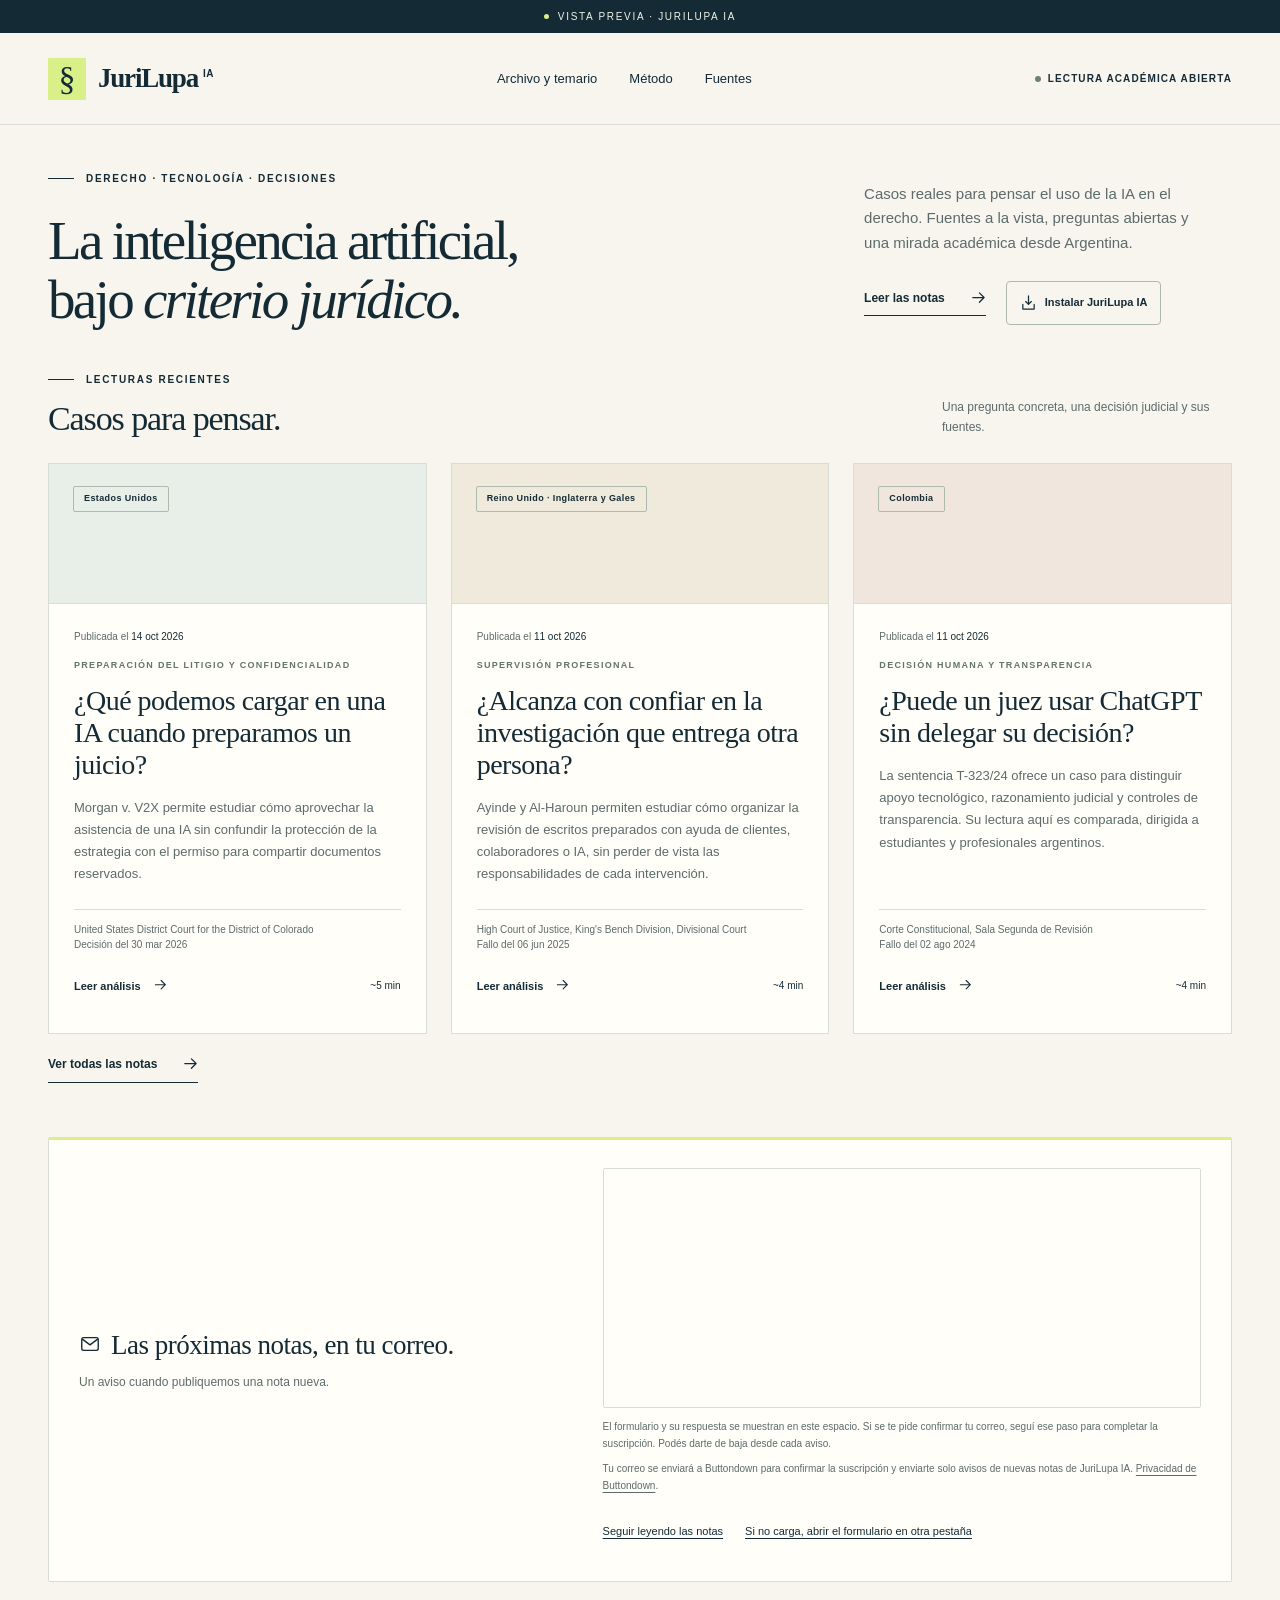
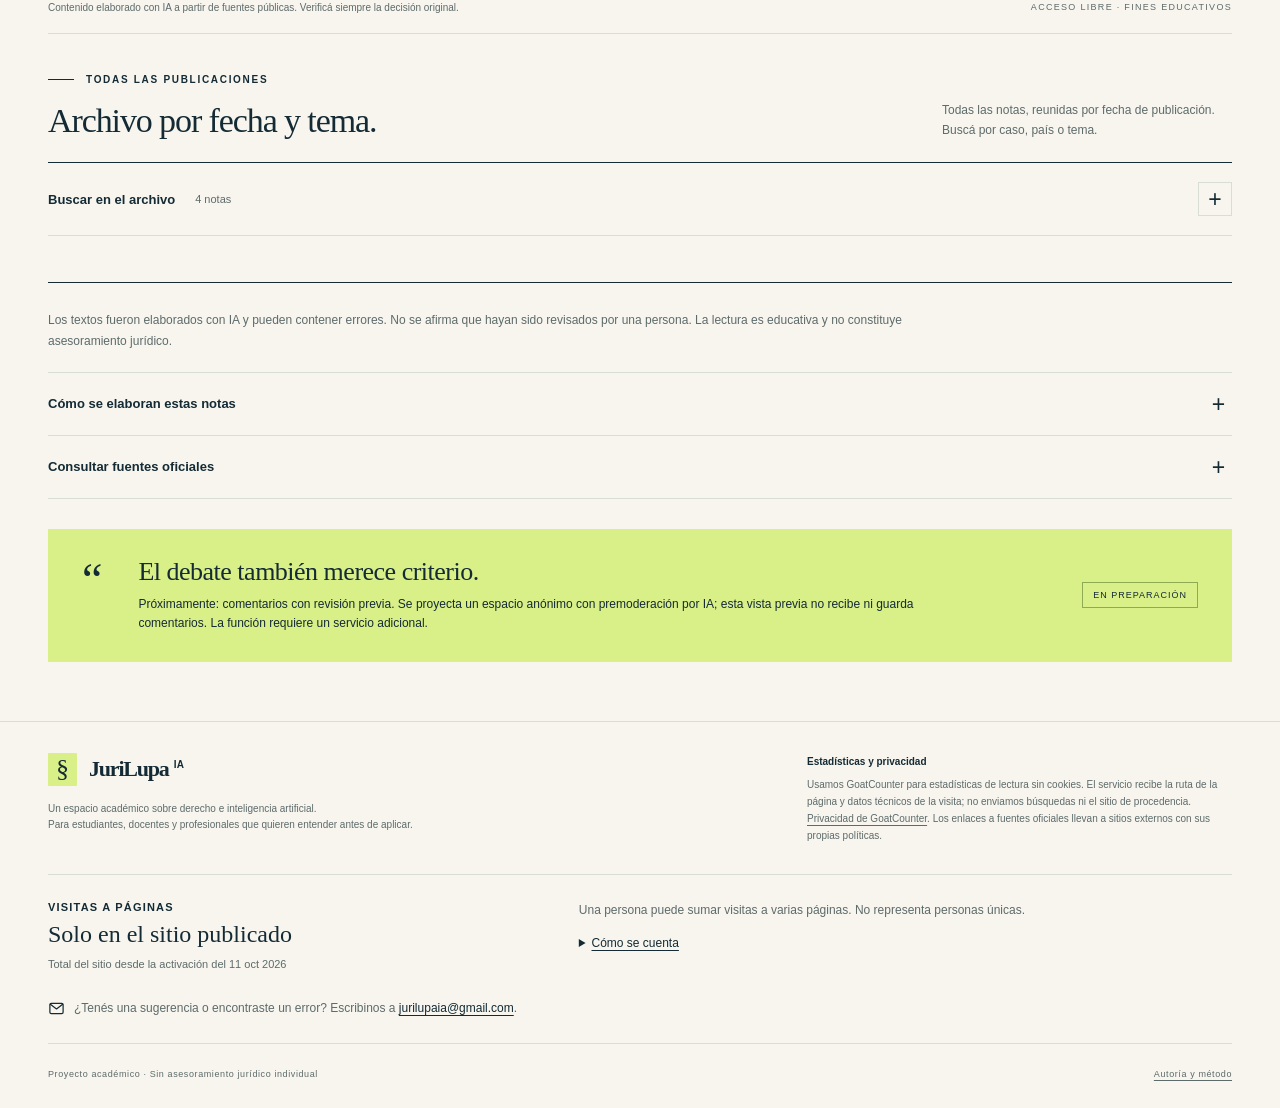
==== commit b200fc67: "Ordenar lecturas recientes y facilitar el acceso a todas las notas" ====
--- a/index.html
+++ b/index.html
@@ -1 +1 @@
-<!doctype html><html lang="es-AR" data-mode="static" data-page-path="/jurilupa-ia/"><head><meta charset="utf-8"><meta name="viewport" content="width=device-width, initial-scale=1"><title>JuriLupa IA · Derecho e inteligencia artificial</title><meta name="description" content="Casos judiciales reales sobre inteligencia artificial, fuentes oficiales y análisis académico desde Argentina."><meta name="theme-color" content="#142b35"><meta name="color-scheme" content="only light"><meta name="referrer" content="no-referrer"><link rel="canonical" href="https://jurilupa-ia.github.io/jurilupa-ia/"><meta property="og:type" content="website"><meta property="og:title" content="JuriLupa IA · Derecho e inteligencia artificial"><meta property="og:description" content="Casos judiciales reales sobre inteligencia artificial, fuentes oficiales y análisis académico desde Argentina."><link rel="stylesheet" href="assets/styles.css"><link rel="manifest" href="manifest.webmanifest"><link rel="icon" href="assets/app-icon.svg" type="image/svg+xml"><link rel="apple-touch-icon" href="assets/apple-touch-icon.png"><meta name="apple-mobile-web-app-capable" content="yes"><meta name="mobile-web-app-capable" content="yes"><meta name="apple-mobile-web-app-title" content="JuriLupa IA"></head><body><a class="skip-link" href="#contenido">Saltar al contenido</a><div class="preview-banner"><span class="preview-dot"></span>Vista previa · JuriLupa IA</div><header class="site-header"><div class="wrap header-inner"><a class="brand" href="index.html" data-home="inicio" aria-label="JuriLupa IA, inicio"><span class="brand-mark" aria-hidden="true">§</span><span class="brand-name">JuriLupa<span>IA</span></span></a><nav class="main-nav" aria-label="Navegación principal"><a href="index.html#archivo" data-home="archivo">Archivo y temario</a><a href="index.html#metodo" data-home="metodo">Método</a><a class="desktop-nav" href="index.html#fuentes" data-home="fuentes">Fuentes</a></nav><div class="nav-note"><i></i>Lectura académica abierta</div></div></header><main id="home-view"><div class="wrap" id="inicio"><section class="hero" id="contenido"><div><div class="eyebrow">Derecho · Tecnología · Decisiones</div><h1>La inteligencia artificial,<br>bajo <em>criterio jurídico.</em></h1></div><div class="hero-description"><p>Casos reales para pensar el uso de la IA en el derecho. Fuentes a la vista, preguntas abiertas y una mirada académica desde Argentina.</p><div class="hero-actions"><a class="text-link" href="#lecturas" data-home="lecturas">Leer las notas <svg viewBox="0 0 18 18" fill="none" stroke="currentColor" stroke-width="1.3" stroke-linecap="round" stroke-linejoin="round" aria-hidden="true"><path d="M4 8h12m-5-5 5 5-5 5"/></svg></a><button class="install-button" type="button" data-install-control aria-controls="install-dialog" aria-haspopup="dialog" hidden><svg viewBox="0 0 18 18" fill="none" stroke="currentColor" stroke-width="1.3" stroke-linecap="round" stroke-linejoin="round" aria-hidden="true"><path d="M9 2v9m-3-3 3 3 3-3M3 11v5h12v-5"/></svg><span>Instalar JuriLupa IA</span></button></div></div></section><section class="latest-readings" id="lecturas" aria-labelledby="latest-title"><div class="section-heading"><div><div class="eyebrow">Lecturas recientes</div><h2 id="latest-title">Casos para pensar.</h2></div><p>Una pregunta concreta, una decisión judicial y sus fuentes.</p></div><div class="reading-grid"><article class="reading-card" data-published="2026-10-14" data-order="-1" data-country="Estados Unidos" data-topic="Preparación del litigio y confidencialidad"><div class="card-top"><span class="badge">Estados Unidos</span><span class="case-number" aria-hidden="true">04</span></div><div class="card-content"><p class="publication-date">Publicada el <time datetime="2026-10-14">14 oct 2026</time></p><p class="case-topic">Preparación del litigio y confidencialidad</p><h3><a href="articulos/ia-documentos-confidenciales-morgan-v2x.html" data-article="ia-documentos-confidenciales-morgan-v2x">¿Qué podemos cargar en una IA cuando preparamos un juicio?</a></h3><p class="case-summary">Morgan v. V2X permite estudiar cómo aprovechar la asistencia de una IA sin confundir la protección de la estrategia con el permiso para compartir documentos reservados.</p><div class="case-court">United States District Court for the District of Colorado<br>Decisión del <time datetime="2026-03-30">30 mar 2026</time></div><div class="card-bottom"><a href="articulos/ia-documentos-confidenciales-morgan-v2x.html" data-article="ia-documentos-confidenciales-morgan-v2x" aria-label="Leer análisis: ¿Qué podemos cargar en una IA cuando preparamos un juicio?">Leer análisis <svg viewBox="0 0 18 18" fill="none" stroke="currentColor" stroke-width="1.3" stroke-linecap="round" stroke-linejoin="round" aria-hidden="true"><path d="M4 8h12m-5-5 5 5-5 5"/></svg></a><span>~5 min</span></div></div></article><article class="reading-card" data-published="2026-10-11" data-order="0" data-country="Argentina" data-topic="Verificación de fuentes"><div class="card-top illustrated"><span class="badge">Argentina</span><span class="card-illustration" aria-hidden="true"><svg class="art-svg" viewBox="0 0 440 330" fill="none" aria-hidden="true"><circle cx="241" cy="154" r="125" stroke="#586a67" stroke-dasharray="3 6"/><circle cx="241" cy="154" r="86" stroke="#697d72" stroke-width=".6"/><path d="M94 240V140l125-63 126 63v100" stroke="#d9ef88" stroke-width="1.6"/><path d="m77 139 142-71 143 71M78 249h285M97 262h248" stroke="#d9ef88" stroke-width="1.6"/><path d="M119 161v64m26-64v64m45-64v64m26-64v64m45-64v64m26-64v64m34-64v64" stroke="#c8d7bf" stroke-width="9"/><path d="M83 154h272M83 235h272" stroke="#d9ef88" stroke-width="2"/><path d="m225 51 37-20h91v40m-52 205h69v-60h25M76 208H42v-66H20m298-86v61h61v43" stroke="#f2a390" stroke-width="1.3"/><circle cx="225" cy="51" r="6" fill="#f2a390"/><circle cx="353" cy="71" r="6" fill="#d9ef88"/><circle cx="395" cy="216" r="6" fill="#f2a390"/><circle cx="301" cy="276" r="5" fill="#d9ef88"/><circle cx="20" cy="142" r="5" fill="#f2a390"/><circle cx="379" cy="160" r="6" fill="#d9ef88"/><path d="m207 131 12-13 13 13-13 13-12-13Z" fill="#d9ef88"/><path d="M332 27h8m-4-4v8M49 273h8m-4-4v8" stroke="#92a689"/></svg></span></div><div class="card-content"><p class="publication-date">Publicada el <time datetime="2026-10-11">11 oct 2026</time></p><p class="case-topic">Verificación de fuentes</p><h3><a href="articulos/citas-inexistentes-general-roca.html" data-article="citas-inexistentes-general-roca">¿Quién responde cuando una cita judicial no existe?</a></h3><p class="case-summary">El caso de General Roca permite practicar una habilidad central: comprobar cada precedente antes de convertir una respuesta de IA en un argumento profesional.</p><div class="case-court">Cámara de Apelaciones de General Roca, Sala I<br>Fallo del <time datetime="2025-09-18">18 sep 2025</time></div><div class="card-bottom"><a href="articulos/citas-inexistentes-general-roca.html" data-article="citas-inexistentes-general-roca" aria-label="Leer análisis: ¿Quién responde cuando una cita judicial no existe?">Leer análisis <svg viewBox="0 0 18 18" fill="none" stroke="currentColor" stroke-width="1.3" stroke-linecap="round" stroke-linejoin="round" aria-hidden="true"><path d="M4 8h12m-5-5 5 5-5 5"/></svg></a><span>~4 min</span></div></div></article><article class="reading-card" data-published="2026-10-11" data-order="1" data-country="Colombia" data-topic="Decisión humana y transparencia"><div class="card-top"><span class="badge">Colombia</span><span class="case-number" aria-hidden="true">02</span></div><div class="card-content"><p class="publication-date">Publicada el <time datetime="2026-10-11">11 oct 2026</time></p><p class="case-topic">Decisión humana y transparencia</p><h3><a href="articulos/chatgpt-razonamiento-judicial-t323.html" data-article="chatgpt-razonamiento-judicial-t323">¿Puede un juez usar ChatGPT sin delegar su decisión?</a></h3><p class="case-summary">La sentencia T-323/24 ofrece un caso para distinguir apoyo tecnológico, razonamiento judicial y controles de transparencia. Su lectura aquí es comparada, dirigida a estudiantes y profesionales argentinos.</p><div class="case-court">Corte Constitucional, Sala Segunda de Revisión<br>Fallo del <time datetime="2024-08-02">02 ago 2024</time></div><div class="card-bottom"><a href="articulos/chatgpt-razonamiento-judicial-t323.html" data-article="chatgpt-razonamiento-judicial-t323" aria-label="Leer análisis: ¿Puede un juez usar ChatGPT sin delegar su decisión?">Leer análisis <svg viewBox="0 0 18 18" fill="none" stroke="currentColor" stroke-width="1.3" stroke-linecap="round" stroke-linejoin="round" aria-hidden="true"><path d="M4 8h12m-5-5 5 5-5 5"/></svg></a><span>~4 min</span></div></div></article></div></section><section class="subscription-note" id="novedades" aria-labelledby="subscription-title"><div class="subscription-copy"><h2 id="subscription-title"><svg class="subscription-mail-icon" viewBox="0 0 24 24" fill="none" stroke="currentColor" stroke-width="1.5" stroke-linecap="round" stroke-linejoin="round" aria-hidden="true" focusable="false"><rect x="3" y="5" width="18" height="14" rx="2"/><path d="m4 7 8 6 8-6"/></svg><span>Las próximas notas, en tu correo.</span></h2><p>Un aviso cuando publiquemos una nota nueva.</p></div><div class="subscription-entry"><iframe class="subscription-provider-frame" id="subscription-frame" title="Suscripción por correo a JuriLupa IA, gestionada por Buttondown" src="https://buttondown.com/jurilupaia?as_embed=true" loading="lazy" referrerpolicy="no-referrer" width="100%" height="360"></iframe><p class="subscription-help" id="subscription-help">El formulario y su respuesta se muestran en este espacio. Si se te pide confirmar tu correo, seguí ese paso para completar la suscripción. Podés darte de baja desde cada aviso.</p><p class="subscription-privacy" id="subscription-privacy">Tu correo se enviará a Buttondown para confirmar la suscripción y enviarte solo avisos de nuevas notas de JuriLupa IA. <a href="https://buttondown.com/legal/privacy" target="_blank" rel="noopener noreferrer">Privacidad de Buttondown</a>.</p><p class="subscription-context-links"><a href="#lecturas" data-home="lecturas">Seguir leyendo las notas</a><a href="https://buttondown.com/jurilupaia" target="_blank" rel="noopener noreferrer">Si no carga, abrir el formulario en otra pestaña</a></p></div></section><div class="editorial-line"><span>Contenido elaborado con IA a partir de fuentes públicas. Verificá siempre la decisión original.</span><span class="tiny-caps">Acceso libre · Fines educativos</span></div><section class="archive" id="archivo" aria-labelledby="archive-title"><div class="section-heading"><div><div class="eyebrow">Todas las publicaciones</div><h2 id="archive-title">Archivo por fecha y tema.</h2></div><p>Todas las notas, reunidas por fecha de publicación. Buscá por caso, país o tema.</p></div><details class="archive-disclosure" id="archive-disclosure"><summary><span class="archive-summary-label"><span class="when-closed">Buscar en el archivo</span><span class="when-open">Cerrar el archivo</span><span class="archive-summary-count">4 notas</span></span><span class="archive-toggle" aria-hidden="true">+</span></summary><div class="archive-content"><p class="archive-note">Las notas se agrupan por fecha de publicación. La fecha de cada fallo se indica por separado.</p><div class="search-tools" hidden><div class="search-panel"><svg viewBox="0 0 18 18" fill="none" stroke="currentColor" stroke-width="1.3" stroke-linecap="round" stroke-linejoin="round" aria-hidden="true"><path d="m13 13 4 4M14 8a6 6 0 1 1-12 0 6 6 0 0 1 12 0"/></svg><label class="sr-only" for="case-search">Buscar por caso, tribunal o concepto</label><input id="case-search" type="search" placeholder="Buscar por caso, tribunal o concepto…" autocomplete="off"><button id="clear-search" class="clear-search" type="button" aria-label="Borrar búsqueda" hidden>×</button></div><div class="filters"><div class="country-filters" role="group" aria-label="Filtrar por país"><button class="filter-button" data-country="all" type="button" aria-pressed="true">Todos</button><button class="filter-button" type="button" data-country="Argentina" aria-pressed="false">Argentina</button><button class="filter-button" type="button" data-country="Colombia" aria-pressed="false">Colombia</button><button class="filter-button" type="button" data-country="Estados Unidos" aria-pressed="false">Estados Unidos</button><button class="filter-button" type="button" data-country="Reino Unido · Inglaterra y Gales" aria-pressed="false">Reino Unido</button></div><div class="archive-selects"><label class="topic-filter" for="topic-select">Tema<select id="topic-select"><option value="">Todos los temas</option><option value="Verificación de fuentes">Verificación de fuentes</option><option value="Decisión humana y transparencia">Decisión humana y transparencia</option><option value="Supervisión profesional">Supervisión profesional</option><option value="Preparación del litigio y confidencialidad">Preparación del litigio y confidencialidad</option></select></label><label class="topic-filter" for="month-select">Publicadas en<select id="month-select"><option value="">Todos los meses</option><option value="2026-10">Octubre de 2026</option></select></label><label class="topic-filter" for="sort-select">Orden<select id="sort-select"><option value="desc">Más recientes primero</option><option value="asc">Más antiguas primero</option></select></label></div></div></div><noscript><p class="no-js-note">Los filtros necesitan JavaScript. Podés recorrer todas las notas por mes y abrirlas desde sus enlaces.</p></noscript><div class="archive-results"><p class="results-meta" id="results-count" role="status" aria-live="polite" aria-atomic="true">4 notas disponibles</p><button id="clear-filters" class="clear-filters" type="button" hidden>Quitar filtros</button></div><div id="archive-months"><section class="archive-month" id="archivo-2026-10" data-month="2026-10" aria-labelledby="month-2026-10"><div class="archive-month-heading"><h3 id="month-2026-10"><time datetime="2026-10">Octubre de 2026</time></h3><span class="month-count">4 notas</span></div><div class="article-grid"><article class="case-card" data-published="2026-10-14" data-order="-1" data-country="Estados Unidos" data-topic="Preparación del litigio y confidencialidad" data-search="Estados Unidos Preparación del litigio y confidencialidad ¿Qué podemos cargar en una IA cuando preparamos un juicio? Morgan v. V2X permite estudiar cómo aprovechar la asistencia de una IA sin confundir la protección de la estrategia con el permiso para compartir documentos reservados. En un minuto Una persona que litigaba sin abogado utilizaba IA para preparar su caso. Un tribunal federal de Colorado reconoció que esa preparación podía recibir protección procesal, pero le ordenó identificar las herramientas empleadas con información confidencial. También fijó condiciones para cargar esos documentos en una plataforma. La decisión conserva espacio para una asistencia útil y obliga a mirar qué datos recibe el proveedor y bajo qué garantías. Es una resolución estadounidense sobre un incidente concreto, no una autorización general ni una regla aplicable automáticamente en Argentina. Fallo, pp. 1–2 y 14–16. Hechos y problema jurídico Archie Morgan demandó a V2X por discriminación laboral y actuaba sin representación letrada. La empresa negó las acusaciones. Durante el intercambio de documentación previo al juicio, llamado discovery, surgió una diferencia sobre el uso de IA con información protegida por una orden judicial de confidencialidad. La resolución que analizamos no decidió quién tenía razón en el conflicto laboral. Fallo, pp. 2–4. V2X pidió modificar aquella orden y conocer qué herramienta utilizaba Morgan para comprobar sus garantías. Él aceptaba discutir límites, pero sostenía que revelar sus herramientas expondría su estrategia. También planteó una desigualdad: restringir su acceso a ayudas tecnológicas mientras la contraparte disponía de recursos profesionales. La magistrada observó que ambas partes parecían utilizar IA. Fallo, pp. 2–4. La estrategia y el nombre de la herramienta La jueza aplicó la regla federal de procedimiento civil 26(b)(3), relativa al work product. En este contexto, la expresión se refiere a la protección frente al acceso de la contraparte a materiales preparados para el litigio. Entendió que una persona sin abogado también podía invocarla respecto de su preparación asistida por IA y que recurrir a estas herramientas no producía, por sí solo, una pérdida automática de protección. Distinguió esa protección general de la protección reforzada que la regla reserva a las impresiones del abogado u otro representante. Fallo, pp. 5–11. Sin embargo, el nombre de la herramienta planteaba otra cuestión. Morgan no había explicado de manera suficiente cómo identificarla revelaría sus ideas o estrategia. La empresa necesitaba ese dato para evaluar el tratamiento de su información confidencial. Por eso se ordenó comunicar qué plataformas había utilizado con esos documentos. La decisión no equivale a ordenar la entrega de todas sus conversaciones ni establece que toda elección tecnológica deba revelarse siempre. Fallo, pp. 11–12 y 16. Las condiciones para cargar documentos reservados La magistrada dispuso incorporar una cláusula dirigida a todas las partes y demás destinatarios autorizados. Para ingresar información designada CONFIDENTIAL bajo esa orden, exigió garantías contractuales documentadas. El proveedor debía tener prohibido almacenar o utilizar las entradas para entrenar o mejorar su modelo. También debía tener prohibido divulgarlas a terceros, salvo cuando esa comunicación fuera esencial para prestar el servicio. En ese supuesto, los terceros debían quedar sujetos a obligaciones de protección no inferiores a las de la orden. Fallo, pp. 14–15. Además, debía existir un derecho contractual a eliminar toda la información confidencial a pedido. Quien pretendiera utilizar una herramienta que cumpliera esas condiciones tenía que conservar documentación escrita de las garantías. Para la jueza, describir un sistema como seguro o cerrado no bastaba para resolver todos estos problemas. Fallo, pp. 13–15. Conviene mantener dos distinciones al leer ese pasaje. Que ciertos materiales de preparación puedan quedar protegidos frente a la contraparte no autoriza a cargar documentación recibida bajo restricciones. Y esa protección procesal no debe confundirse con el secreto profesional de una relación abogado-cliente: aquí se trataba de una persona que litigaba sin abogado y de la aplicación de una regla procesal civil específica. Fallo, pp. 5–11 y 14–15. La utilidad de la IA también forma parte del caso La jueza reconoció que las exigencias podían dejar fuera a muchas herramientas gratuitas o económicas y perjudicar a quienes no podían pagar servicios avanzados. Advirtió, además, contra el uso excesivo de la etiqueta de confidencialidad. Pero dejó expresamente abiertos los usos de IA que no implicaran cargar la información protegida por aquella orden, siempre respetando las demás obligaciones procesales. Fallo, p. 15 y notas 4–6. La enseñanza que proponemos extraer es preguntar qué información necesita realmente la tarea. Antes de discutir marcas o planes comerciales, conviene distinguir la ayuda buscada del material que sería necesario compartir. Es una lectura didáctica del problema, no un protocolo argentino establecido por este tribunal. Ejercicio breve para comparar dos usos Supuesto ficticio: en una clase, una estudiante pide a una IA que explique un párrafo de una sentencia pública. Después considera subir una carpeta recibida de la contraparte, con documentos sujetos a una orden de confidencialidad, para preparar preguntas. ¿Qué cambia? En el primer uso habrá que verificar que la explicación sea fiel al fallo. El segundo agrega un problema previo: si esos documentos pueden transmitirse a esa plataforma. En las circunstancias de Morgan, habría que examinar las garantías contractuales exigidas por la orden. Elegir una herramienta conocida o pagar una suscripción no demostraría, por sí solo, que las satisface. El ejercicio invita a revisar la carga propuesta, no a renunciar a toda asistencia tecnológica. Fallo, pp. 14–15. Fuente y alcance Analizamos únicamente la orden del 30 de marzo de 2026, documento 65. No se afirma que esté firme ni se informa aquí el resultado posterior del litigio. Las explicaciones en español son elaboración propia a partir del original inglés, no una traducción oficial. Texto completo en GovInfo. Ficha del caso - Caso: Morgan v. V2X, Inc. - Jurisdicción: Estados Unidos, Colorado. - Tribunal: United States District Court for the District of Colorado. - Magistrada: Maritza Dominguez Braswell. - Fecha de la decisión: 30 de marzo de 2026. - Expediente: 25-cv-01991-SKC-MDB, documento 65. - Tipo de resolución: orden sobre confidencialidad y obtención de información durante el proceso. - Eje de lectura: preparación del litigio y confidencialidad al utilizar IA. - Fuentes oficiales: resolución completa y ficha de GovInfo. Transparencia editorial Texto elaborado con inteligencia artificial a partir de la fuente oficial enlazada. Puede contener errores y no se afirma revisión humana. El ejercicio y las propuestas didácticas no son instrucciones del tribunal. Antes de utilizarlo profesionalmente, revisá la decisión original y el derecho aplicable. No constituye asesoramiento jurídico."><div class="card-top"><span class="badge">Estados Unidos</span><span class="case-number" aria-hidden="true">04</span></div><div class="card-content"><p class="publication-date">Publicada el <time datetime="2026-10-14">14 oct 2026</time></p><p class="case-topic">Preparación del litigio y confidencialidad</p><h4><a href="articulos/ia-documentos-confidenciales-morgan-v2x.html" data-article="ia-documentos-confidenciales-morgan-v2x">¿Qué podemos cargar en una IA cuando preparamos un juicio?</a></h4><p class="case-summary">Morgan v. V2X permite estudiar cómo aprovechar la asistencia de una IA sin confundir la protección de la estrategia con el permiso para compartir documentos reservados.</p><div class="case-court">United States District Court for the District of Colorado<br>Decisión del <time datetime="2026-03-30">30 mar 2026</time></div><div class="card-bottom"><a href="articulos/ia-documentos-confidenciales-morgan-v2x.html" data-article="ia-documentos-confidenciales-morgan-v2x" aria-label="Leer análisis: ¿Qué podemos cargar en una IA cuando preparamos un juicio?">Leer análisis <svg viewBox="0 0 18 18" fill="none" stroke="currentColor" stroke-width="1.3" stroke-linecap="round" stroke-linejoin="round" aria-hidden="true"><path d="M4 8h12m-5-5 5 5-5 5"/></svg></a><span>~5 min</span></div></div></article><article class="case-card" data-published="2026-10-11" data-order="0" data-country="Argentina" data-topic="Verificación de fuentes" data-search="¿Quién responde cuando una cita judicial no existe? Argentina Cámara de Apelaciones de General Roca, Sala I Verificación de fuentes El caso de General Roca permite practicar una habilidad central: comprobar cada precedente antes de convertir una respuesta de IA en un argumento profesional. En un litigio de consumo, la Cámara de General Roca detectó 26 precedentes inexistentes. Consideró probable, sin acreditarlo, el uso de IA. No aplicó sanción disciplinaria formal: formuló un llamado de atención, ofició al Colegio y excluyó honorarios por tareas inoficiosas. La enseñanza práctica es verificar existencia, contenido y pertinencia de cada cita. Ni la apariencia profesional del texto ni su origen tecnológico sustituyen ese control. En M.J.L. c/ Peugeot Citroën Argentina S.A. y otra, un litigio de consumo por un automóvil, la Sala I de General Roca detectó 26 precedentes inexistentes: seis en un escrito de una codemandada y veinte en presentaciones de la actora. El tribunal requirió sus fuentes. Consideró muy probable el uso de IA, sin tenerlo por acreditado. La cuestión relevante era la responsabilidad por presentar respaldo jurisprudencial que no podía verificarse. La Cámara destacó el deber profesional de cotejar las fuentes. Expresó que no aplicaría sanciones en esa instancia, pero formuló un severo llamado de atención y ordenó oficiar al Colegio de Abogados. Además, declaró inoficiosas las tareas de ambos letrados en la alzada y no les atribuyó honorarios por ellas. Conviene distinguir esta consecuencia económica de una sanción disciplinaria formal. El fallo tampoco demuestra que cualquier error de cita provenga de IA. Propuesta didáctica: imaginemos una ficha dividida en existencia, fidelidad y pertinencia. En la primera casilla guardamos la identificación y el documento original. En la segunda anotamos el pasaje preciso que respalda nuestra afirmación. En la tercera explicamos por qué esa regla puede trasladarse a los hechos que analizamos. Una marca positiva en una casilla no completa las demás. La existencia requiere encontrar la resolución, no solamente otra página que repita su nombre. La fidelidad exige leer alrededor del fragmento seleccionado: puede tratarse del argumento de una parte, de una postura rechazada o de un voto minoritario. La pertinencia pide comparar hechos, normas, competencia y alcance. Este método también sirve cuando la referencia llegó por correo, una clase o una base de apuntes. 1. Separá investigación y redacción. Prepará primero una lista de proposiciones que necesitás sostener. Por ejemplo: qué requisito legal está discutido, qué hecho lo acredita y qué consecuencia pretendés. Buscá materiales para esas preguntas; evitá acumular citas que solo aporten apariencia de autoridad. 2. Abrí cada fuente primaria. Registrá tribunal, sala, fecha, expediente y dirección de consulta. Conservá una copia cuando sea posible y esté permitido. Si el enlace está caído, buscá otra publicación institucional o solicitá acceso por una vía apropiada. Una búsqueda fallida no prueba por sí sola la inexistencia, pero deja la referencia pendiente. 3. Redactá una ficha breve con tus propias palabras. Identificá hechos relevantes, cuestión, decisión y razón decisiva. Después agregá el fragmento que realmente vas a utilizar, indicando su ubicación. Cuando uses comillas, compará palabra por palabra con el original y señalá cualquier omisión que pueda alterar el sentido. 4. Controlá el argumento completo. Preguntate qué cambia si retirás esa cita. Si la conclusión queda sin apoyo, necesitás más investigación. Si la regla sigue sostenida por otras fuentes verificadas, simplificá. Antes de firmar, revisá también nombres, fechas, normas y referencias cruzadas incorporadas durante las sucesivas versiones. 5. Dejá constancia del control. Una carpeta compartida y una lista sencilla pueden ser suficientes: afirmación, fuente, pasaje, persona que revisa y fecha. El objetivo es que otra persona pueda reconstruir el recorrido sin repetir toda la búsqueda. Reservá tiempo para esta tarea desde el comienzo, especialmente cuando exista un vencimiento cercano. Supuesto ficticio: recibís un borrador con tres fallos. El primero existe y sostiene la regla invocada; el segundo existe, pero resuelve otra cuestión; el tercero solo aparece en la respuesta de un chatbot. Tenés veinte minutos para preparar una devolución. Clasificá cada referencia y escribí qué comprobación falta. Respuesta orientativa: conservá provisionalmente el primero, justificando su pertinencia; reemplazá o reformulá el segundo después de leerlo; retirá del borrador final el tercero mientras no pueda corroborarse. Pedirle al mismo chatbot que confirme su respuesta no cierra la verificación. Fuente primaria: sentencia del 18 de septiembre de 2025, expediente RO-12819-C-0000, considerandos VIII y IX y parte resolutiva, publicada en PUMA del Poder Judicial de Río Negro. Este comentario estudia ese pronunciamiento; no informa sobre eventuales actuaciones posteriores. Texto elaborado con inteligencia artificial para un prototipo educativo de JuriLupa IA. No se afirma revisión humana. Las propuestas de trabajo y el ejercicio son elaboración didáctica, no instrucciones del tribunal. Antes de utilizarlo profesionalmente, revisá las fuentes y el derecho aplicable. No constituye asesoramiento jurídico."><div class="card-top"><span class="badge">Argentina</span><span class="case-number" aria-hidden="true">01</span></div><div class="card-content"><p class="publication-date">Publicada el <time datetime="2026-10-11">11 oct 2026</time></p><p class="case-topic">Verificación de fuentes</p><h4><a href="articulos/citas-inexistentes-general-roca.html" data-article="citas-inexistentes-general-roca">¿Quién responde cuando una cita judicial no existe?</a></h4><p class="case-summary">El caso de General Roca permite practicar una habilidad central: comprobar cada precedente antes de convertir una respuesta de IA en un argumento profesional.</p><div class="case-court">Cámara de Apelaciones de General Roca, Sala I<br>Fallo del <time datetime="2025-09-18">18 sep 2025</time></div><div class="card-bottom"><a href="articulos/citas-inexistentes-general-roca.html" data-article="citas-inexistentes-general-roca" aria-label="Leer análisis: ¿Quién responde cuando una cita judicial no existe?">Leer análisis <svg viewBox="0 0 18 18" fill="none" stroke="currentColor" stroke-width="1.3" stroke-linecap="round" stroke-linejoin="round" aria-hidden="true"><path d="M4 8h12m-5-5 5 5-5 5"/></svg></a><span>~4 min</span></div></div></article><article class="case-card" data-published="2026-10-11" data-order="1" data-country="Colombia" data-topic="Decisión humana y transparencia" data-search="¿Puede un juez usar ChatGPT sin delegar su decisión? Colombia Corte Constitucional, Sala Segunda de Revisión Decisión humana y transparencia La sentencia T-323/24 ofrece un caso para distinguir apoyo tecnológico, razonamiento judicial y controles de transparencia. Su lectura aquí es comparada, dirigida a estudiantes y profesionales argentinos. La Corte Constitucional colombiana examinó una sentencia que incorporaba respuestas de ChatGPT. No encontró sustitución del razonamiento humano: el juez había analizado y decidido previamente, sin cargar datos personales o sensibles del caso. Señaló, sin embargo, déficits de transparencia y responsabilidad y fijó pautas de uso. La lección es delimitar y documentar la asistencia. La T-323/24 no habilita cualquier uso ni vincula directamente a los tribunales argentinos. En una tutela sobre acceso a servicios de salud, un juez colombiano incorporó preguntas y respuestas de ChatGPT en su sentencia. La Corte Constitucional examinó si ese uso afectaba el debido proceso y la garantía del juez natural. Constató que el funcionario había desarrollado antes el análisis jurídico y adoptado la decisión, y que no ingresó datos personales o sensibles del caso en la herramienta. La T-323/24 no encontró sustitución del razonamiento humano ni invalidez por ese uso de IA. Sin embargo, advirtió cumplimiento incompleto de transparencia y responsabilidad. Estableció pautas de control humano, verificación y privacidad, y ordenó elaborar lineamientos y capacitar. La validez de aquella decisión no equivale a aprobar cualquier utilización futura. Se trata de jurisprudencia colombiana: no es una regla directamente vinculante para los tribunales argentinos. Propuesta didáctica: clasificá las tareas antes de valorar la herramienta. Una actividad editorial puede consistir en detectar repeticiones o proponer títulos. Una actividad de investigación puede sugerir términos de búsqueda. Una actividad decisoria comprende seleccionar los hechos relevantes, valorar argumentos y justificar una solución. La etiqueta comercial del producto explica poco si no conocemos la tarea concreta. Para una clase o una oficina, resulta útil comparar dos versiones de un mismo documento. ¿Qué afirmaciones estaban presentes antes de la asistencia? ¿Cuáles fueron agregadas? ¿Cambió el grado de certeza? ¿Una posibilidad se volvió una conclusión? Esta comparación permite descubrir alteraciones sustantivas ocultas bajo una mejora de estilo. Una frase más clara también puede ser menos exacta. 1. Definí la tarea por escrito. Indicá el resultado esperado y qué partes quedan fuera. Un encargo acotado sería señalar términos ambiguos en un texto previamente preparado. Un encargo abierto, como resolver todo el expediente, dificulta saber qué razonamiento pertenece a la persona y qué apareció por sugerencia del sistema. La delimitación permite evaluar el resultado contra un objetivo concreto. 2. Prepará una versión segura del material. Trabajá, cuando alcance, con ejemplos ficticios o fragmentos públicos. Revisá nombres, identificadores, detalles de salud y combinaciones que puedan individualizar a alguien. Cambiar un nombre no garantiza anonimato. Antes de cargar documentación real, evaluá autorizaciones, confidencialidad, condiciones del servicio y reglas institucionales aplicables; si falta claridad, suspendé esa carga. 3. Conservá el razonamiento propio. Elaborá un esquema con problema, hechos, fuentes, alternativas y conclusión provisional. Después compará cualquier sugerencia con ese esquema. Una contradicción puede ser valiosa como pregunta de investigación, pero requiere comprobación independiente. No la resuelvas por la seguridad con la que la herramienta formula su respuesta. 4. Revisá cada cambio sustantivo. Confirmá que una simplificación no haya suprimido una excepción, confundido una carga procesal o convertido una inferencia en hecho probado. Marcá las propuestas aceptadas y las rechazadas. Cuando aparezca una fuente nueva, localizá su texto original antes de utilizarla como respaldo del argumento. 5. Diseñá una constancia comprensible. Para un ejercicio académico, registrá herramienta, fecha, propósito, tipo de datos y controles realizados. Explicá qué partes recibieron asistencia. En una actuación profesional, adaptá esa documentación a las exigencias y canales correspondientes, sin incorporar conversaciones completas si exponen información reservada. Transparencia y prudencia informativa deben pensarse juntas. Supuesto ficticio: tu borrador dice que un documento podría respaldar una hipótesis si se confirma su autenticidad. Una herramienta lo reescribe afirmando que el documento demuestra esa hipótesis. ¿Es una mejora editorial? Identificá las dos modificaciones y prepará una devolución de tres líneas. Respuesta orientativa: desapareció la condición de autenticidad y aumentó el grado de certeza. Restaurá ambas precisiones. Luego explicá qué verificación permitiría, eventualmente, modificar la conclusión. Para comparar trabajos en clase, pedí que cada grupo justifique el cambio con el material disponible, sin acudir a la supuesta autoridad del sistema. Fuente primaria: Corte Constitucional de Colombia, sentencia T-323/24, 2 de agosto de 2024; fundamentos 347 a 376 y resolutivos cuarto a sexto, en la Relatoría oficial. La actividad propuesta es una lectura comparada, no una descripción de la regulación argentina vigente. Texto elaborado con inteligencia artificial para un prototipo educativo de JuriLupa IA. No se afirma revisión humana. Las propuestas de trabajo y el ejercicio son elaboración didáctica, no instrucciones del tribunal. Antes de utilizarlo profesionalmente, revisá las fuentes y el derecho aplicable. No constituye asesoramiento jurídico."><div class="card-top"><span class="badge">Colombia</span><span class="case-number" aria-hidden="true">02</span></div><div class="card-content"><p class="publication-date">Publicada el <time datetime="2026-10-11">11 oct 2026</time></p><p class="case-topic">Decisión humana y transparencia</p><h4><a href="articulos/chatgpt-razonamiento-judicial-t323.html" data-article="chatgpt-razonamiento-judicial-t323">¿Puede un juez usar ChatGPT sin delegar su decisión?</a></h4><p class="case-summary">La sentencia T-323/24 ofrece un caso para distinguir apoyo tecnológico, razonamiento judicial y controles de transparencia. Su lectura aquí es comparada, dirigida a estudiantes y profesionales argentinos.</p><div class="case-court">Corte Constitucional, Sala Segunda de Revisión<br>Fallo del <time datetime="2024-08-02">02 ago 2024</time></div><div class="card-bottom"><a href="articulos/chatgpt-razonamiento-judicial-t323.html" data-article="chatgpt-razonamiento-judicial-t323" aria-label="Leer análisis: ¿Puede un juez usar ChatGPT sin delegar su decisión?">Leer análisis <svg viewBox="0 0 18 18" fill="none" stroke="currentColor" stroke-width="1.3" stroke-linecap="round" stroke-linejoin="round" aria-hidden="true"><path d="M4 8h12m-5-5 5 5-5 5"/></svg></a><span>~4 min</span></div></div></article><article class="case-card" data-published="2026-10-11" data-order="2" data-country="Reino Unido · Inglaterra y Gales" data-topic="Supervisión profesional" data-search="¿Alcanza con confiar en la investigación que entrega otra persona? Reino Unido · Inglaterra y Gales High Court of Justice, King&#x27;s Bench Division, Divisional Court Supervisión profesional Ayinde y Al-Haroun permiten estudiar cómo organizar la revisión de escritos preparados con ayuda de clientes, colaboradores o IA, sin perder de vista las responsabilidades de cada intervención. La High Court examinó dos asuntos con citas judiciales falsas y dispuso derivaciones profesionales, sin condenar por contempt. En Ayinde consideró alcanzado el umbral para iniciar ese procedimiento, pero no lo inició; en Al-Haroun no lo consideró satisfecho respecto del solicitor. La lección práctica es verificar también la investigación recibida de clientes o colaboradores. Estas consecuencias pertenecen a Inglaterra y Gales y no se trasladan automáticamente a Argentina. La High Court examinó conjuntamente dos asuntos con citas judiciales falsas. En Al-Haroun, parte del material provenía de investigación del cliente. En Ayinde, la explicación del origen de las referencias fue controvertida. El problema era cómo habían llegado esos materiales al tribunal y qué responsabilidad correspondía a los profesionales que intervinieron. La sentencia analizó la falta de comprobación y la supervisión del trabajo. El pronunciamiento del 6 de junio de 2025 dispuso derivaciones a organismos profesionales. No condenó por contempt of court. En Ayinde consideró alcanzado el umbral para iniciar ese procedimiento, pero decidió no hacerlo; en Al-Haroun no lo consideró satisfecho respecto del solicitor. Destacó que confiar en la investigación del cliente no releva al profesional de verificarla. Estas respuestas pertenecen al derecho de Inglaterra y Gales y no se trasladan automáticamente a Argentina. Propuesta didáctica: imaginemos que una persona corrige estilo, otra revisa estrategia y una tercera firma. Si todas creen que alguien más controló las citas, el documento puede circular sin esa comprobación. Decir que un texto fue revisado no explica qué se revisó. Conviene nombrar la tarea: fidelidad de transcripciones, vigencia normativa, consistencia fáctica o adecuación del pedido. También ayuda separar confianza interpersonal y evidencia documental. Un colaborador responsable puede recibir información defectuosa; un cliente puede aportar una pista útil que requiera investigación adicional. Pedir el documento original y su pasaje relevante permite trabajar mejor con ambos. La procedencia de una sugerencia orienta las preguntas, pero no reemplaza el examen de su contenido. 1. Recibí el material con contexto. Preguntá qué problema pretende resolver, de dónde provienen las referencias y qué verificaciones se hicieron. Identificá si contiene transcripciones, resúmenes propios o texto generado. La respuesta sirve para organizar la revisión; no debe usarse como un certificado automático de exactitud ni como una acusación anticipada. 2. Asigná un responsable por control. Para cada afirmación jurídica relevante, alguien debe abrir la fuente, ubicar el pasaje y explicar su relación con el argumento. La persona que revisa estrategia puede ser otra, pero necesita ver el estado de esas comprobaciones. Una lista breve evita que las tareas menos visibles queden entre dos roles. 3. Separá pendientes y verificados. Conservá las referencias aún no corroboradas en un espacio de investigación, fuera del texto listo para presentar. Si faltan documentos, buscá acceso o reformulá el argumento con materiales comprobables. No completes de memoria fechas, salas o números de expediente para que la referencia parezca terminada. 4. Hacé un control final sobre la versión real. La copia revisada y la que se envía pueden ser distintas. Compará los cambios posteriores y verificá que no reaparezcan fragmentos descartados. Es útil guardar una versión cerrada junto con su lista de fuentes, dejando claro qué modificaciones exigirían una nueva revisión. 5. Si aparece un error, evaluá todo su alcance. Identificá qué afirmaciones dependen de él y qué otros textos reutilizan el mismo material. Prepará una explicación precisa y una propuesta de corrección para quien deba decidir los pasos procesales. Evitá sustituir rápidamente una cita por otra solo porque conduce a una conclusión parecida: también debe comprobarse. Supuesto ficticio: una estudiante prepara un borrador, un cliente agrega dos precedentes y una abogada lo revisa antes de un vencimiento. Diseñá una lista de cinco casillas que permita decidir si está listo. No alcanza con escribir quién redactó o quién leyó. Respuesta orientativa: verificá identificación de cada fuente, lectura del pasaje pertinente, correspondencia con los hechos, control de la versión final y registro de pendientes. Después indicá quién puede resolver cada duda. Si una fuente importante sigue sin corroborarse, explicitá qué parte del argumento deberá retirarse, sustituirse o investigarse antes de la presentación. Fuente primaria: Ayinde v London Borough of Haringey y Al-Haroun v Qatar National Bank, [2025] EWHC 1383 (Admin), 6 de junio de 2025, especialmente párrafos 63 a 82, PDF oficial de Judiciary UK. No se informa aquí sobre decisiones disciplinarias posteriores. Texto elaborado con inteligencia artificial para un prototipo educativo de JuriLupa IA. No se afirma revisión humana. Las propuestas de trabajo y el ejercicio son elaboración didáctica, no instrucciones del tribunal. Antes de utilizarlo profesionalmente, revisá las fuentes y el derecho aplicable. No constituye asesoramiento jurídico."><div class="card-top"><span class="badge">Reino Unido · Inglaterra y Gales</span><span class="case-number" aria-hidden="true">03</span></div><div class="card-content"><p class="publication-date">Publicada el <time datetime="2026-10-11">11 oct 2026</time></p><p class="case-topic">Supervisión profesional</p><h4><a href="articulos/supervision-profesional-ayinde-al-haroun.html" data-article="supervision-profesional-ayinde-al-haroun">¿Alcanza con confiar en la investigación que entrega otra persona?</a></h4><p class="case-summary">Ayinde y Al-Haroun permiten estudiar cómo organizar la revisión de escritos preparados con ayuda de clientes, colaboradores o IA, sin perder de vista las responsabilidades de cada intervención.</p><div class="case-court">High Court of Justice, King&#x27;s Bench Division, Divisional Court<br>Fallo del <time datetime="2025-06-06">06 jun 2025</time></div><div class="card-bottom"><a href="articulos/supervision-profesional-ayinde-al-haroun.html" data-article="supervision-profesional-ayinde-al-haroun" aria-label="Leer análisis: ¿Alcanza con confiar en la investigación que entrega otra persona?">Leer análisis <svg viewBox="0 0 18 18" fill="none" stroke="currentColor" stroke-width="1.3" stroke-linecap="round" stroke-linejoin="round" aria-hidden="true"><path d="M4 8h12m-5-5 5 5-5 5"/></svg></a><span>~4 min</span></div></div></article></div></section></div><div class="empty-state" id="empty-results" hidden><h3>No encontramos esa lectura.</h3><p>Probá con otro concepto o quitá algún filtro.</p><button id="reset-filters" class="outline-button" type="button">Ver todas las notas <svg viewBox="0 0 18 18" fill="none" stroke="currentColor" stroke-width="1.3" stroke-linecap="round" stroke-linejoin="round" aria-hidden="true"><path d="M4 8h12m-5-5 5 5-5 5"/></svg></button></div></div></details></section><section class="method method-compact" id="metodo" aria-labelledby="method-title"><p class="method-notice">Los textos fueron elaborados con IA y pueden contener errores. No se afirma que hayan sido revisados por una persona. La lectura es educativa y no constituye asesoramiento jurídico.</p><details class="reference-disclosure" id="method-disclosure"><summary><span id="method-title">Cómo se elaboran estas notas</span><span class="reference-toggle" aria-hidden="true">+</span></summary><div class="reference-content"><p class="method-intro">La IA puede ayudar a estudiar una decisión. La comprensión jurídica exige volver a los hechos, al texto y a la jurisdicción.</p><div class="method-steps"><div class="method-step"><h3>La fuente, siempre a mano</h3><p>Cada análisis enlaza la decisión oficial. Se distinguen los hechos del caso, el criterio del tribunal y los ejercicios didácticos, que son ficticios.</p></div><div class="method-step"><h3>Comparar sin trasladar reglas</h3><p>Los casos extranjeros son referencias académicas. No se presentan como derecho aplicable en Argentina ni reemplazan el análisis de las normas locales.</p></div></div></div></details></section><section class="source-section source-compact" id="fuentes" aria-labelledby="sources-title"><details class="reference-disclosure" id="sources-disclosure"><summary><span id="sources-title">Consultar fuentes oficiales</span><span class="reference-toggle" aria-hidden="true">+</span></summary><div class="reference-content"><p class="source-intro">Accedé directamente a las sentencias, sin pasar por las notas.</p><div class="source-list"><a class="source-link" href="https://www.govinfo.gov/content/pkg/USCOURTS-cod-1_25-cv-01991/pdf/USCOURTS-cod-1_25-cv-01991-0.pdf" target="_blank" rel="noopener noreferrer"><span><span class="source-label">Leer la orden de Morgan v. V2X en GovInfo</span><small>Estados Unidos · 30 mar 2026</small></span><svg viewBox="0 0 18 18" fill="none" stroke="currentColor" stroke-width="1.3" stroke-linecap="round" stroke-linejoin="round" aria-hidden="true"><path d="M6 3h9v9M15 3 3 15"/></svg></a><a class="source-link" href="https://puma.jusrionegro.gov.ar/expjud/busqueda-publica/view/d357455b-2373-4d2a-afe3-a9a435ffa56f" target="_blank" rel="noopener noreferrer"><span><span class="source-label">Leer la sentencia oficial en PUMA</span><small>Argentina · 18 sep 2025</small></span><svg viewBox="0 0 18 18" fill="none" stroke="currentColor" stroke-width="1.3" stroke-linecap="round" stroke-linejoin="round" aria-hidden="true"><path d="M6 3h9v9M15 3 3 15"/></svg></a><a class="source-link" href="https://www.corteconstitucional.gov.co/relatoria/2024/T-323-24.htm" target="_blank" rel="noopener noreferrer"><span><span class="source-label">Leer T-323/24 en la Relatoría oficial</span><small>Colombia · 02 ago 2024</small></span><svg viewBox="0 0 18 18" fill="none" stroke="currentColor" stroke-width="1.3" stroke-linecap="round" stroke-linejoin="round" aria-hidden="true"><path d="M6 3h9v9M15 3 3 15"/></svg></a><a class="source-link" href="https://www.judiciary.uk/wp-content/uploads/2025/06/Ayinde-v-London-Borough-of-Haringey-and-Al-Haroun-v-Qatar-National-Bank.pdf" target="_blank" rel="noopener noreferrer"><span><span class="source-label">Leer la sentencia oficial de la High Court</span><small>Reino Unido · Inglaterra y Gales · 06 jun 2025</small></span><svg viewBox="0 0 18 18" fill="none" stroke="currentColor" stroke-width="1.3" stroke-linecap="round" stroke-linejoin="round" aria-hidden="true"><path d="M6 3h9v9M15 3 3 15"/></svg></a></div></div></details></section><section class="community" aria-labelledby="community-title"><span class="community-symbol" aria-hidden="true">“</span><div class="community-copy"><h2 id="community-title">El debate también merece criterio.</h2><p>Próximamente: comentarios con revisión previa. Se proyecta un espacio anónimo con premoderación por IA; esta vista previa no recibe ni guarda comentarios. La función requiere un servicio adicional.</p></div><span class="soon-tag">En preparación</span></section></div></main><footer class="site-footer"><div class="wrap"><div class="footer-top"><div><a class="brand" href="index.html" data-home="inicio" aria-label="JuriLupa IA, inicio"><span class="brand-mark" aria-hidden="true">§</span><span class="brand-name">JuriLupa<span>IA</span></span></a><p class="footer-description">Un espacio académico sobre derecho e inteligencia artificial.<br>Para estudiantes, docentes y profesionales que quieren entender antes de aplicar.</p></div><p class="privacy" id="privacidad"><strong>Estadísticas y privacidad</strong>Usamos GoatCounter para estadísticas de lectura sin cookies. El servicio recibe la ruta de la página y datos técnicos de la visita; no enviamos búsquedas ni el sitio de procedencia. <a href="https://www.goatcounter.com/help/privacy" target="_blank" rel="noopener noreferrer">Privacidad de GoatCounter</a>. Los enlaces a fuentes oficiales llevan a sitios externos con sus propias políticas.</p></div><section class="visit-counter" aria-labelledby="visit-counter-label"><div class="visit-counter-heading"><span class="visit-counter-label" id="visit-counter-label">Visitas a páginas</span><span class="visit-counter-value" id="visit-count" role="status" aria-live="polite" aria-atomic="true" aria-describedby="visit-counter-label">No disponible</span><span class="visit-counter-since">Total del sitio desde la activación del <time datetime="2026-10-11">11 oct 2026</time></span></div><div class="visit-counter-explanation"><p>Una persona puede sumar visitas a varias páginas. No representa personas únicas.</p><details><summary>Cómo se cuenta</summary><p>Con la configuración predeterminada de sesiones, GoatCounter agrupa las visitas repetidas a una misma página durante hasta 8 horas. El total puede tardar hasta 4 horas en actualizarse. No incluye tráfico anterior a la activación ni todas las visitas: los bloqueadores, JavaScript desactivado y las direcciones con parámetros pueden impedir el registro. Si el contador no responde, mostramos «No disponible».</p></details></div></section><div class="footer-install"></div><p class="footer-contact"><svg viewBox="0 0 18 18" fill="none" stroke="currentColor" stroke-width="1.3" stroke-linecap="round" stroke-linejoin="round" aria-hidden="true"><rect x="2" y="3.5" width="14" height="11" rx="1.5"/><path d="m2.5 4.5 6.5 5 6.5-5"/></svg><span>¿Tenés una sugerencia o encontraste un error? Escribinos a <a href="mailto:jurilupaia@gmail.com">jurilupaia@gmail.com</a>.</span></p><div class="footer-bottom"><span>Proyecto académico · Sin asesoramiento jurídico individual</span><a href="index.html#metodo" data-home="metodo">Autoría y método</a></div></div></footer><dialog class="install-dialog" id="install-dialog" aria-labelledby="install-title" aria-describedby="install-description" closedby="any"><div class="install-panel"><button class="install-close" type="button" aria-label="Cerrar instrucciones de instalación" autofocus>×</button><img class="install-app-icon" src="assets/app-icon.svg" width="56" height="56" alt=""><p class="install-eyebrow">Siempre a mano</p><h2 id="install-title">JuriLupa IA, en tu inicio.</h2><p id="install-description">Agregá el sitio a tu pantalla de inicio. Necesitás conexión a internet para consultar las notas y sus fuentes.</p><p class="install-status" id="install-status" role="status" aria-live="polite" hidden></p><button class="install-native" id="install-native" type="button" hidden>Continuar con el navegador <svg viewBox="0 0 18 18" fill="none" stroke="currentColor" stroke-width="1.3" stroke-linecap="round" stroke-linejoin="round" aria-hidden="true"><path d="M4 8h12m-5-5 5 5-5 5"/></svg></button><p class="install-inapp-note">Si abriste el enlace dentro de otra app, usá su menú para abrirlo en tu navegador habitual. Si esa opción no aparece, copiá la dirección y abrila en Safari o Chrome.</p><div class="install-guides"><details data-install-guide="ios"><summary>iPhone o iPad · Safari</summary><ol><li>Abrí la portada de JuriLupa IA en Safari.</li><li>Tocá Compartir, directamente o dentro del menú de la página.</li><li>Elegí «Añadir a pantalla de inicio» o «Agregar a inicio». Si aparece «Abrir como app web», dejalo activado y confirmá con «Añadir» o «Agregar».</li></ol></details><details data-install-guide="android"><summary>Android · Chrome</summary><ol><li>Abrí la portada en Chrome y tocá el menú de tres puntos.</li><li>Elegí «Instalar y crear acceso directo» y luego «Instalar», si está disponible. En otras versiones puede aparecer «Añadir a pantalla de inicio».</li><li>Seguí la confirmación del navegador. Si solo ofrece crear un acceso directo, este abrirá el sitio en el navegador.</li></ol></details><details data-install-guide="samsung"><summary>Samsung Internet</summary><p>En el menú del navegador, buscá la opción para añadir la página a la pantalla de inicio. Según la versión, puede aparecer dentro de «Añadir página a» o como un símbolo + en la barra de direcciones. Confirmá los pasos que te muestre.</p></details><details data-install-guide="desktop"><summary>Computadora u otro navegador</summary><p>Buscá «Instalar» en la barra de direcciones o en el menú del navegador. Si no ofrece esa opción, podés guardar el sitio en tus favoritos.</p></details></div><p class="install-footnote">Las opciones y los nombres varían según el navegador y su versión. La instalación se confirma en el navegador.</p></div></dialog><div class="reading-progress" id="reading-progress" aria-hidden="true"></div><div class="toast" id="toast" role="status" aria-live="polite" hidden></div><script src="assets/site.js" defer></script><script src="assets/install.js" defer></script></body></html>
+<!doctype html><html lang="es-AR" data-mode="static" data-page-path="/jurilupa-ia/"><head><meta charset="utf-8"><meta name="viewport" content="width=device-width, initial-scale=1"><title>JuriLupa IA · Derecho e inteligencia artificial</title><meta name="description" content="Casos judiciales reales sobre inteligencia artificial, fuentes oficiales y análisis académico desde Argentina."><meta name="theme-color" content="#142b35"><meta name="color-scheme" content="only light"><meta name="referrer" content="no-referrer"><link rel="canonical" href="https://jurilupa-ia.github.io/jurilupa-ia/"><meta property="og:type" content="website"><meta property="og:title" content="JuriLupa IA · Derecho e inteligencia artificial"><meta property="og:description" content="Casos judiciales reales sobre inteligencia artificial, fuentes oficiales y análisis académico desde Argentina."><link rel="stylesheet" href="assets/styles.css"><link rel="manifest" href="manifest.webmanifest"><link rel="icon" href="assets/app-icon.svg" type="image/svg+xml"><link rel="apple-touch-icon" href="assets/apple-touch-icon.png"><meta name="apple-mobile-web-app-capable" content="yes"><meta name="mobile-web-app-capable" content="yes"><meta name="apple-mobile-web-app-title" content="JuriLupa IA"></head><body><a class="skip-link" href="#contenido">Saltar al contenido</a><div class="preview-banner"><span class="preview-dot"></span>Vista previa · JuriLupa IA</div><header class="site-header"><div class="wrap header-inner"><a class="brand" href="index.html" data-home="inicio" aria-label="JuriLupa IA, inicio"><span class="brand-mark" aria-hidden="true">§</span><span class="brand-name">JuriLupa<span>IA</span></span></a><nav class="main-nav" aria-label="Navegación principal"><a href="index.html#archivo" data-home="archivo">Archivo y temario</a><a href="index.html#metodo" data-home="metodo">Método</a><a class="desktop-nav" href="index.html#fuentes" data-home="fuentes">Fuentes</a></nav><div class="nav-note"><i></i>Lectura académica abierta</div></div></header><main id="home-view"><div class="wrap" id="inicio"><section class="hero" id="contenido"><div><div class="eyebrow">Derecho · Tecnología · Decisiones</div><h1>La inteligencia artificial,<br>bajo <em>criterio jurídico.</em></h1></div><div class="hero-description"><p>Casos reales para pensar el uso de la IA en el derecho. Fuentes a la vista, preguntas abiertas y una mirada académica desde Argentina.</p><div class="hero-actions"><a class="text-link" href="#lecturas" data-home="lecturas">Leer las notas <svg viewBox="0 0 18 18" fill="none" stroke="currentColor" stroke-width="1.3" stroke-linecap="round" stroke-linejoin="round" aria-hidden="true"><path d="M4 8h12m-5-5 5 5-5 5"/></svg></a><button class="install-button" type="button" data-install-control aria-controls="install-dialog" aria-haspopup="dialog" hidden><svg viewBox="0 0 18 18" fill="none" stroke="currentColor" stroke-width="1.3" stroke-linecap="round" stroke-linejoin="round" aria-hidden="true"><path d="M9 2v9m-3-3 3 3 3-3M3 11v5h12v-5"/></svg><span>Instalar JuriLupa IA</span></button></div></div></section><section class="latest-readings" id="lecturas" aria-labelledby="latest-title"><div class="section-heading"><div><div class="eyebrow">Lecturas recientes</div><h2 id="latest-title">Casos para pensar.</h2></div><p>Una pregunta concreta, una decisión judicial y sus fuentes.</p></div><div class="reading-grid"><article class="reading-card" data-published="2026-10-14" data-order="0" data-country="Estados Unidos" data-topic="Preparación del litigio y confidencialidad"><div class="card-top"><span class="badge">Estados Unidos</span></div><div class="card-content"><p class="publication-date">Publicada el <time datetime="2026-10-14">14 oct 2026</time></p><p class="case-topic">Preparación del litigio y confidencialidad</p><h3><a href="articulos/ia-documentos-confidenciales-morgan-v2x.html" data-article="ia-documentos-confidenciales-morgan-v2x">¿Qué podemos cargar en una IA cuando preparamos un juicio?</a></h3><p class="case-summary">Morgan v. V2X permite estudiar cómo aprovechar la asistencia de una IA sin confundir la protección de la estrategia con el permiso para compartir documentos reservados.</p><div class="case-court">United States District Court for the District of Colorado<br>Decisión del <time datetime="2026-03-30">30 mar 2026</time></div><div class="card-bottom"><a href="articulos/ia-documentos-confidenciales-morgan-v2x.html" data-article="ia-documentos-confidenciales-morgan-v2x" aria-label="Leer análisis: ¿Qué podemos cargar en una IA cuando preparamos un juicio?">Leer análisis <svg viewBox="0 0 18 18" fill="none" stroke="currentColor" stroke-width="1.3" stroke-linecap="round" stroke-linejoin="round" aria-hidden="true"><path d="M4 8h12m-5-5 5 5-5 5"/></svg></a><span>~5 min</span></div></div></article><article class="reading-card" data-published="2026-10-11" data-order="1" data-country="Reino Unido · Inglaterra y Gales" data-topic="Supervisión profesional"><div class="card-top"><span class="badge">Reino Unido · Inglaterra y Gales</span></div><div class="card-content"><p class="publication-date">Publicada el <time datetime="2026-10-11">11 oct 2026</time></p><p class="case-topic">Supervisión profesional</p><h3><a href="articulos/supervision-profesional-ayinde-al-haroun.html" data-article="supervision-profesional-ayinde-al-haroun">¿Alcanza con confiar en la investigación que entrega otra persona?</a></h3><p class="case-summary">Ayinde y Al-Haroun permiten estudiar cómo organizar la revisión de escritos preparados con ayuda de clientes, colaboradores o IA, sin perder de vista las responsabilidades de cada intervención.</p><div class="case-court">High Court of Justice, King&#x27;s Bench Division, Divisional Court<br>Fallo del <time datetime="2025-06-06">06 jun 2025</time></div><div class="card-bottom"><a href="articulos/supervision-profesional-ayinde-al-haroun.html" data-article="supervision-profesional-ayinde-al-haroun" aria-label="Leer análisis: ¿Alcanza con confiar en la investigación que entrega otra persona?">Leer análisis <svg viewBox="0 0 18 18" fill="none" stroke="currentColor" stroke-width="1.3" stroke-linecap="round" stroke-linejoin="round" aria-hidden="true"><path d="M4 8h12m-5-5 5 5-5 5"/></svg></a><span>~4 min</span></div></div></article><article class="reading-card" data-published="2026-10-11" data-order="2" data-country="Colombia" data-topic="Decisión humana y transparencia"><div class="card-top"><span class="badge">Colombia</span></div><div class="card-content"><p class="publication-date">Publicada el <time datetime="2026-10-11">11 oct 2026</time></p><p class="case-topic">Decisión humana y transparencia</p><h3><a href="articulos/chatgpt-razonamiento-judicial-t323.html" data-article="chatgpt-razonamiento-judicial-t323">¿Puede un juez usar ChatGPT sin delegar su decisión?</a></h3><p class="case-summary">La sentencia T-323/24 ofrece un caso para distinguir apoyo tecnológico, razonamiento judicial y controles de transparencia. Su lectura aquí es comparada, dirigida a estudiantes y profesionales argentinos.</p><div class="case-court">Corte Constitucional, Sala Segunda de Revisión<br>Fallo del <time datetime="2024-08-02">02 ago 2024</time></div><div class="card-bottom"><a href="articulos/chatgpt-razonamiento-judicial-t323.html" data-article="chatgpt-razonamiento-judicial-t323" aria-label="Leer análisis: ¿Puede un juez usar ChatGPT sin delegar su decisión?">Leer análisis <svg viewBox="0 0 18 18" fill="none" stroke="currentColor" stroke-width="1.3" stroke-linecap="round" stroke-linejoin="round" aria-hidden="true"><path d="M4 8h12m-5-5 5 5-5 5"/></svg></a><span>~4 min</span></div></div></article></div><p class="all-readings-link"><a class="text-link" href="#archivo" data-home="archivo">Ver todas las notas <svg viewBox="0 0 18 18" fill="none" stroke="currentColor" stroke-width="1.3" stroke-linecap="round" stroke-linejoin="round" aria-hidden="true"><path d="M4 8h12m-5-5 5 5-5 5"/></svg></a></p></section><section class="subscription-note" id="novedades" aria-labelledby="subscription-title"><div class="subscription-copy"><h2 id="subscription-title"><svg class="subscription-mail-icon" viewBox="0 0 24 24" fill="none" stroke="currentColor" stroke-width="1.5" stroke-linecap="round" stroke-linejoin="round" aria-hidden="true" focusable="false"><rect x="3" y="5" width="18" height="14" rx="2"/><path d="m4 7 8 6 8-6"/></svg><span>Las próximas notas, en tu correo.</span></h2><p>Un aviso cuando publiquemos una nota nueva.</p></div><div class="subscription-entry"><iframe class="subscription-provider-frame" id="subscription-frame" title="Suscripción por correo a JuriLupa IA, gestionada por Buttondown" src="https://buttondown.com/jurilupaia?as_embed=true" loading="lazy" referrerpolicy="no-referrer" width="100%" height="360"></iframe><p class="subscription-help" id="subscription-help">El formulario y su respuesta se muestran en este espacio. Si se te pide confirmar tu correo, seguí ese paso para completar la suscripción. Podés darte de baja desde cada aviso.</p><p class="subscription-privacy" id="subscription-privacy">Tu correo se enviará a Buttondown para confirmar la suscripción y enviarte solo avisos de nuevas notas de JuriLupa IA. <a href="https://buttondown.com/legal/privacy" target="_blank" rel="noopener noreferrer">Privacidad de Buttondown</a>.</p><p class="subscription-context-links"><a href="#lecturas" data-home="lecturas">Seguir leyendo las notas</a><a href="https://buttondown.com/jurilupaia" target="_blank" rel="noopener noreferrer">Si no carga, abrir el formulario en otra pestaña</a></p></div></section><div class="editorial-line"><span>Contenido elaborado con IA a partir de fuentes públicas. Verificá siempre la decisión original.</span><span class="tiny-caps">Acceso libre · Fines educativos</span></div><section class="archive" id="archivo" aria-labelledby="archive-title"><div class="section-heading"><div><div class="eyebrow">Todas las publicaciones</div><h2 id="archive-title">Archivo por fecha y tema.</h2></div><p>Todas las notas, reunidas por fecha de publicación. Buscá por caso, país o tema.</p></div><details class="archive-disclosure" id="archive-disclosure"><summary><span class="archive-summary-label"><span class="when-closed">Buscar en el archivo</span><span class="when-open">Cerrar el archivo</span><span class="archive-summary-count">4 notas</span></span><span class="archive-toggle" aria-hidden="true">+</span></summary><div class="archive-content"><p class="archive-note">Las notas se agrupan por fecha de publicación. La fecha de cada fallo se indica por separado.</p><div class="search-tools" hidden><div class="search-panel"><svg viewBox="0 0 18 18" fill="none" stroke="currentColor" stroke-width="1.3" stroke-linecap="round" stroke-linejoin="round" aria-hidden="true"><path d="m13 13 4 4M14 8a6 6 0 1 1-12 0 6 6 0 0 1 12 0"/></svg><label class="sr-only" for="case-search">Buscar por caso, tribunal o concepto</label><input id="case-search" type="search" placeholder="Buscar por caso, tribunal o concepto…" autocomplete="off"><button id="clear-search" class="clear-search" type="button" aria-label="Borrar búsqueda" hidden>×</button></div><div class="filters"><div class="country-filters" role="group" aria-label="Filtrar por país"><button class="filter-button" data-country="all" type="button" aria-pressed="true">Todos</button><button class="filter-button" type="button" data-country="Argentina" aria-pressed="false">Argentina</button><button class="filter-button" type="button" data-country="Colombia" aria-pressed="false">Colombia</button><button class="filter-button" type="button" data-country="Estados Unidos" aria-pressed="false">Estados Unidos</button><button class="filter-button" type="button" data-country="Reino Unido · Inglaterra y Gales" aria-pressed="false">Reino Unido</button></div><div class="archive-selects"><label class="topic-filter" for="topic-select">Tema<select id="topic-select"><option value="">Todos los temas</option><option value="Verificación de fuentes">Verificación de fuentes</option><option value="Decisión humana y transparencia">Decisión humana y transparencia</option><option value="Supervisión profesional">Supervisión profesional</option><option value="Preparación del litigio y confidencialidad">Preparación del litigio y confidencialidad</option></select></label><label class="topic-filter" for="month-select">Publicadas en<select id="month-select"><option value="">Todos los meses</option><option value="2026-10">Octubre de 2026</option></select></label><label class="topic-filter" for="sort-select">Orden<select id="sort-select"><option value="desc">Más recientes primero</option><option value="asc">Más antiguas primero</option></select></label></div></div></div><noscript><p class="no-js-note">Los filtros necesitan JavaScript. Podés recorrer todas las notas por mes y abrirlas desde sus enlaces.</p></noscript><div class="archive-results"><p class="results-meta" id="results-count" role="status" aria-live="polite" aria-atomic="true">4 notas disponibles</p><button id="clear-filters" class="clear-filters" type="button" hidden>Quitar filtros</button></div><div id="archive-months"><section class="archive-month" id="archivo-2026-10" data-month="2026-10" aria-labelledby="month-2026-10"><div class="archive-month-heading"><h3 id="month-2026-10"><time datetime="2026-10">Octubre de 2026</time></h3><span class="month-count">4 notas</span></div><div class="article-grid"><article class="case-card" data-published="2026-10-14" data-order="0" data-country="Estados Unidos" data-topic="Preparación del litigio y confidencialidad" data-search="Estados Unidos Preparación del litigio y confidencialidad ¿Qué podemos cargar en una IA cuando preparamos un juicio? Morgan v. V2X permite estudiar cómo aprovechar la asistencia de una IA sin confundir la protección de la estrategia con el permiso para compartir documentos reservados. En un minuto Una persona que litigaba sin abogado utilizaba IA para preparar su caso. Un tribunal federal de Colorado reconoció que esa preparación podía recibir protección procesal, pero le ordenó identificar las herramientas empleadas con información confidencial. También fijó condiciones para cargar esos documentos en una plataforma. La decisión conserva espacio para una asistencia útil y obliga a mirar qué datos recibe el proveedor y bajo qué garantías. Es una resolución estadounidense sobre un incidente concreto, no una autorización general ni una regla aplicable automáticamente en Argentina. Fallo, pp. 1–2 y 14–16. Hechos y problema jurídico Archie Morgan demandó a V2X por discriminación laboral y actuaba sin representación letrada. La empresa negó las acusaciones. Durante el intercambio de documentación previo al juicio, llamado discovery, surgió una diferencia sobre el uso de IA con información protegida por una orden judicial de confidencialidad. La resolución que analizamos no decidió quién tenía razón en el conflicto laboral. Fallo, pp. 2–4. V2X pidió modificar aquella orden y conocer qué herramienta utilizaba Morgan para comprobar sus garantías. Él aceptaba discutir límites, pero sostenía que revelar sus herramientas expondría su estrategia. También planteó una desigualdad: restringir su acceso a ayudas tecnológicas mientras la contraparte disponía de recursos profesionales. La magistrada observó que ambas partes parecían utilizar IA. Fallo, pp. 2–4. La estrategia y el nombre de la herramienta La jueza aplicó la regla federal de procedimiento civil 26(b)(3), relativa al work product. En este contexto, la expresión se refiere a la protección frente al acceso de la contraparte a materiales preparados para el litigio. Entendió que una persona sin abogado también podía invocarla respecto de su preparación asistida por IA y que recurrir a estas herramientas no producía, por sí solo, una pérdida automática de protección. Distinguió esa protección general de la protección reforzada que la regla reserva a las impresiones del abogado u otro representante. Fallo, pp. 5–11. Sin embargo, el nombre de la herramienta planteaba otra cuestión. Morgan no había explicado de manera suficiente cómo identificarla revelaría sus ideas o estrategia. La empresa necesitaba ese dato para evaluar el tratamiento de su información confidencial. Por eso se ordenó comunicar qué plataformas había utilizado con esos documentos. La decisión no equivale a ordenar la entrega de todas sus conversaciones ni establece que toda elección tecnológica deba revelarse siempre. Fallo, pp. 11–12 y 16. Las condiciones para cargar documentos reservados La magistrada dispuso incorporar una cláusula dirigida a todas las partes y demás destinatarios autorizados. Para ingresar información designada CONFIDENTIAL bajo esa orden, exigió garantías contractuales documentadas. El proveedor debía tener prohibido almacenar o utilizar las entradas para entrenar o mejorar su modelo. También debía tener prohibido divulgarlas a terceros, salvo cuando esa comunicación fuera esencial para prestar el servicio. En ese supuesto, los terceros debían quedar sujetos a obligaciones de protección no inferiores a las de la orden. Fallo, pp. 14–15. Además, debía existir un derecho contractual a eliminar toda la información confidencial a pedido. Quien pretendiera utilizar una herramienta que cumpliera esas condiciones tenía que conservar documentación escrita de las garantías. Para la jueza, describir un sistema como seguro o cerrado no bastaba para resolver todos estos problemas. Fallo, pp. 13–15. Conviene mantener dos distinciones al leer ese pasaje. Que ciertos materiales de preparación puedan quedar protegidos frente a la contraparte no autoriza a cargar documentación recibida bajo restricciones. Y esa protección procesal no debe confundirse con el secreto profesional de una relación abogado-cliente: aquí se trataba de una persona que litigaba sin abogado y de la aplicación de una regla procesal civil específica. Fallo, pp. 5–11 y 14–15. La utilidad de la IA también forma parte del caso La jueza reconoció que las exigencias podían dejar fuera a muchas herramientas gratuitas o económicas y perjudicar a quienes no podían pagar servicios avanzados. Advirtió, además, contra el uso excesivo de la etiqueta de confidencialidad. Pero dejó expresamente abiertos los usos de IA que no implicaran cargar la información protegida por aquella orden, siempre respetando las demás obligaciones procesales. Fallo, p. 15 y notas 4–6. La enseñanza que proponemos extraer es preguntar qué información necesita realmente la tarea. Antes de discutir marcas o planes comerciales, conviene distinguir la ayuda buscada del material que sería necesario compartir. Es una lectura didáctica del problema, no un protocolo argentino establecido por este tribunal. Ejercicio breve para comparar dos usos Supuesto ficticio: en una clase, una estudiante pide a una IA que explique un párrafo de una sentencia pública. Después considera subir una carpeta recibida de la contraparte, con documentos sujetos a una orden de confidencialidad, para preparar preguntas. ¿Qué cambia? En el primer uso habrá que verificar que la explicación sea fiel al fallo. El segundo agrega un problema previo: si esos documentos pueden transmitirse a esa plataforma. En las circunstancias de Morgan, habría que examinar las garantías contractuales exigidas por la orden. Elegir una herramienta conocida o pagar una suscripción no demostraría, por sí solo, que las satisface. El ejercicio invita a revisar la carga propuesta, no a renunciar a toda asistencia tecnológica. Fallo, pp. 14–15. Fuente y alcance Analizamos únicamente la orden del 30 de marzo de 2026, documento 65. No se afirma que esté firme ni se informa aquí el resultado posterior del litigio. Las explicaciones en español son elaboración propia a partir del original inglés, no una traducción oficial. Texto completo en GovInfo. Ficha del caso - Caso: Morgan v. V2X, Inc. - Jurisdicción: Estados Unidos, Colorado. - Tribunal: United States District Court for the District of Colorado. - Magistrada: Maritza Dominguez Braswell. - Fecha de la decisión: 30 de marzo de 2026. - Expediente: 25-cv-01991-SKC-MDB, documento 65. - Tipo de resolución: orden sobre confidencialidad y obtención de información durante el proceso. - Eje de lectura: preparación del litigio y confidencialidad al utilizar IA. - Fuentes oficiales: resolución completa y ficha de GovInfo. Transparencia editorial Texto elaborado con inteligencia artificial a partir de la fuente oficial enlazada. Puede contener errores y no se afirma revisión humana. El ejercicio y las propuestas didácticas no son instrucciones del tribunal. Antes de utilizarlo profesionalmente, revisá la decisión original y el derecho aplicable. No constituye asesoramiento jurídico."><div class="card-top"><span class="badge">Estados Unidos</span></div><div class="card-content"><p class="publication-date">Publicada el <time datetime="2026-10-14">14 oct 2026</time></p><p class="case-topic">Preparación del litigio y confidencialidad</p><h4><a href="articulos/ia-documentos-confidenciales-morgan-v2x.html" data-article="ia-documentos-confidenciales-morgan-v2x">¿Qué podemos cargar en una IA cuando preparamos un juicio?</a></h4><p class="case-summary">Morgan v. V2X permite estudiar cómo aprovechar la asistencia de una IA sin confundir la protección de la estrategia con el permiso para compartir documentos reservados.</p><div class="case-court">United States District Court for the District of Colorado<br>Decisión del <time datetime="2026-03-30">30 mar 2026</time></div><div class="card-bottom"><a href="articulos/ia-documentos-confidenciales-morgan-v2x.html" data-article="ia-documentos-confidenciales-morgan-v2x" aria-label="Leer análisis: ¿Qué podemos cargar en una IA cuando preparamos un juicio?">Leer análisis <svg viewBox="0 0 18 18" fill="none" stroke="currentColor" stroke-width="1.3" stroke-linecap="round" stroke-linejoin="round" aria-hidden="true"><path d="M4 8h12m-5-5 5 5-5 5"/></svg></a><span>~5 min</span></div></div></article><article class="case-card" data-published="2026-10-11" data-order="1" data-country="Reino Unido · Inglaterra y Gales" data-topic="Supervisión profesional" data-search="¿Alcanza con confiar en la investigación que entrega otra persona? Reino Unido · Inglaterra y Gales High Court of Justice, King&#x27;s Bench Division, Divisional Court Supervisión profesional Ayinde y Al-Haroun permiten estudiar cómo organizar la revisión de escritos preparados con ayuda de clientes, colaboradores o IA, sin perder de vista las responsabilidades de cada intervención. La High Court examinó dos asuntos con citas judiciales falsas y dispuso derivaciones profesionales, sin condenar por contempt. En Ayinde consideró alcanzado el umbral para iniciar ese procedimiento, pero no lo inició; en Al-Haroun no lo consideró satisfecho respecto del solicitor. La lección práctica es verificar también la investigación recibida de clientes o colaboradores. Estas consecuencias pertenecen a Inglaterra y Gales y no se trasladan automáticamente a Argentina. La High Court examinó conjuntamente dos asuntos con citas judiciales falsas. En Al-Haroun, parte del material provenía de investigación del cliente. En Ayinde, la explicación del origen de las referencias fue controvertida. El problema era cómo habían llegado esos materiales al tribunal y qué responsabilidad correspondía a los profesionales que intervinieron. La sentencia analizó la falta de comprobación y la supervisión del trabajo. El pronunciamiento del 6 de junio de 2025 dispuso derivaciones a organismos profesionales. No condenó por contempt of court. En Ayinde consideró alcanzado el umbral para iniciar ese procedimiento, pero decidió no hacerlo; en Al-Haroun no lo consideró satisfecho respecto del solicitor. Destacó que confiar en la investigación del cliente no releva al profesional de verificarla. Estas respuestas pertenecen al derecho de Inglaterra y Gales y no se trasladan automáticamente a Argentina. Propuesta didáctica: imaginemos que una persona corrige estilo, otra revisa estrategia y una tercera firma. Si todas creen que alguien más controló las citas, el documento puede circular sin esa comprobación. Decir que un texto fue revisado no explica qué se revisó. Conviene nombrar la tarea: fidelidad de transcripciones, vigencia normativa, consistencia fáctica o adecuación del pedido. También ayuda separar confianza interpersonal y evidencia documental. Un colaborador responsable puede recibir información defectuosa; un cliente puede aportar una pista útil que requiera investigación adicional. Pedir el documento original y su pasaje relevante permite trabajar mejor con ambos. La procedencia de una sugerencia orienta las preguntas, pero no reemplaza el examen de su contenido. 1. Recibí el material con contexto. Preguntá qué problema pretende resolver, de dónde provienen las referencias y qué verificaciones se hicieron. Identificá si contiene transcripciones, resúmenes propios o texto generado. La respuesta sirve para organizar la revisión; no debe usarse como un certificado automático de exactitud ni como una acusación anticipada. 2. Asigná un responsable por control. Para cada afirmación jurídica relevante, alguien debe abrir la fuente, ubicar el pasaje y explicar su relación con el argumento. La persona que revisa estrategia puede ser otra, pero necesita ver el estado de esas comprobaciones. Una lista breve evita que las tareas menos visibles queden entre dos roles. 3. Separá pendientes y verificados. Conservá las referencias aún no corroboradas en un espacio de investigación, fuera del texto listo para presentar. Si faltan documentos, buscá acceso o reformulá el argumento con materiales comprobables. No completes de memoria fechas, salas o números de expediente para que la referencia parezca terminada. 4. Hacé un control final sobre la versión real. La copia revisada y la que se envía pueden ser distintas. Compará los cambios posteriores y verificá que no reaparezcan fragmentos descartados. Es útil guardar una versión cerrada junto con su lista de fuentes, dejando claro qué modificaciones exigirían una nueva revisión. 5. Si aparece un error, evaluá todo su alcance. Identificá qué afirmaciones dependen de él y qué otros textos reutilizan el mismo material. Prepará una explicación precisa y una propuesta de corrección para quien deba decidir los pasos procesales. Evitá sustituir rápidamente una cita por otra solo porque conduce a una conclusión parecida: también debe comprobarse. Supuesto ficticio: una estudiante prepara un borrador, un cliente agrega dos precedentes y una abogada lo revisa antes de un vencimiento. Diseñá una lista de cinco casillas que permita decidir si está listo. No alcanza con escribir quién redactó o quién leyó. Respuesta orientativa: verificá identificación de cada fuente, lectura del pasaje pertinente, correspondencia con los hechos, control de la versión final y registro de pendientes. Después indicá quién puede resolver cada duda. Si una fuente importante sigue sin corroborarse, explicitá qué parte del argumento deberá retirarse, sustituirse o investigarse antes de la presentación. Fuente primaria: Ayinde v London Borough of Haringey y Al-Haroun v Qatar National Bank, [2025] EWHC 1383 (Admin), 6 de junio de 2025, especialmente párrafos 63 a 82, PDF oficial de Judiciary UK. No se informa aquí sobre decisiones disciplinarias posteriores. Texto elaborado con inteligencia artificial para un prototipo educativo de JuriLupa IA. No se afirma revisión humana. Las propuestas de trabajo y el ejercicio son elaboración didáctica, no instrucciones del tribunal. Antes de utilizarlo profesionalmente, revisá las fuentes y el derecho aplicable. No constituye asesoramiento jurídico."><div class="card-top"><span class="badge">Reino Unido · Inglaterra y Gales</span></div><div class="card-content"><p class="publication-date">Publicada el <time datetime="2026-10-11">11 oct 2026</time></p><p class="case-topic">Supervisión profesional</p><h4><a href="articulos/supervision-profesional-ayinde-al-haroun.html" data-article="supervision-profesional-ayinde-al-haroun">¿Alcanza con confiar en la investigación que entrega otra persona?</a></h4><p class="case-summary">Ayinde y Al-Haroun permiten estudiar cómo organizar la revisión de escritos preparados con ayuda de clientes, colaboradores o IA, sin perder de vista las responsabilidades de cada intervención.</p><div class="case-court">High Court of Justice, King&#x27;s Bench Division, Divisional Court<br>Fallo del <time datetime="2025-06-06">06 jun 2025</time></div><div class="card-bottom"><a href="articulos/supervision-profesional-ayinde-al-haroun.html" data-article="supervision-profesional-ayinde-al-haroun" aria-label="Leer análisis: ¿Alcanza con confiar en la investigación que entrega otra persona?">Leer análisis <svg viewBox="0 0 18 18" fill="none" stroke="currentColor" stroke-width="1.3" stroke-linecap="round" stroke-linejoin="round" aria-hidden="true"><path d="M4 8h12m-5-5 5 5-5 5"/></svg></a><span>~4 min</span></div></div></article><article class="case-card" data-published="2026-10-11" data-order="2" data-country="Colombia" data-topic="Decisión humana y transparencia" data-search="¿Puede un juez usar ChatGPT sin delegar su decisión? Colombia Corte Constitucional, Sala Segunda de Revisión Decisión humana y transparencia La sentencia T-323/24 ofrece un caso para distinguir apoyo tecnológico, razonamiento judicial y controles de transparencia. Su lectura aquí es comparada, dirigida a estudiantes y profesionales argentinos. La Corte Constitucional colombiana examinó una sentencia que incorporaba respuestas de ChatGPT. No encontró sustitución del razonamiento humano: el juez había analizado y decidido previamente, sin cargar datos personales o sensibles del caso. Señaló, sin embargo, déficits de transparencia y responsabilidad y fijó pautas de uso. La lección es delimitar y documentar la asistencia. La T-323/24 no habilita cualquier uso ni vincula directamente a los tribunales argentinos. En una tutela sobre acceso a servicios de salud, un juez colombiano incorporó preguntas y respuestas de ChatGPT en su sentencia. La Corte Constitucional examinó si ese uso afectaba el debido proceso y la garantía del juez natural. Constató que el funcionario había desarrollado antes el análisis jurídico y adoptado la decisión, y que no ingresó datos personales o sensibles del caso en la herramienta. La T-323/24 no encontró sustitución del razonamiento humano ni invalidez por ese uso de IA. Sin embargo, advirtió cumplimiento incompleto de transparencia y responsabilidad. Estableció pautas de control humano, verificación y privacidad, y ordenó elaborar lineamientos y capacitar. La validez de aquella decisión no equivale a aprobar cualquier utilización futura. Se trata de jurisprudencia colombiana: no es una regla directamente vinculante para los tribunales argentinos. Propuesta didáctica: clasificá las tareas antes de valorar la herramienta. Una actividad editorial puede consistir en detectar repeticiones o proponer títulos. Una actividad de investigación puede sugerir términos de búsqueda. Una actividad decisoria comprende seleccionar los hechos relevantes, valorar argumentos y justificar una solución. La etiqueta comercial del producto explica poco si no conocemos la tarea concreta. Para una clase o una oficina, resulta útil comparar dos versiones de un mismo documento. ¿Qué afirmaciones estaban presentes antes de la asistencia? ¿Cuáles fueron agregadas? ¿Cambió el grado de certeza? ¿Una posibilidad se volvió una conclusión? Esta comparación permite descubrir alteraciones sustantivas ocultas bajo una mejora de estilo. Una frase más clara también puede ser menos exacta. 1. Definí la tarea por escrito. Indicá el resultado esperado y qué partes quedan fuera. Un encargo acotado sería señalar términos ambiguos en un texto previamente preparado. Un encargo abierto, como resolver todo el expediente, dificulta saber qué razonamiento pertenece a la persona y qué apareció por sugerencia del sistema. La delimitación permite evaluar el resultado contra un objetivo concreto. 2. Prepará una versión segura del material. Trabajá, cuando alcance, con ejemplos ficticios o fragmentos públicos. Revisá nombres, identificadores, detalles de salud y combinaciones que puedan individualizar a alguien. Cambiar un nombre no garantiza anonimato. Antes de cargar documentación real, evaluá autorizaciones, confidencialidad, condiciones del servicio y reglas institucionales aplicables; si falta claridad, suspendé esa carga. 3. Conservá el razonamiento propio. Elaborá un esquema con problema, hechos, fuentes, alternativas y conclusión provisional. Después compará cualquier sugerencia con ese esquema. Una contradicción puede ser valiosa como pregunta de investigación, pero requiere comprobación independiente. No la resuelvas por la seguridad con la que la herramienta formula su respuesta. 4. Revisá cada cambio sustantivo. Confirmá que una simplificación no haya suprimido una excepción, confundido una carga procesal o convertido una inferencia en hecho probado. Marcá las propuestas aceptadas y las rechazadas. Cuando aparezca una fuente nueva, localizá su texto original antes de utilizarla como respaldo del argumento. 5. Diseñá una constancia comprensible. Para un ejercicio académico, registrá herramienta, fecha, propósito, tipo de datos y controles realizados. Explicá qué partes recibieron asistencia. En una actuación profesional, adaptá esa documentación a las exigencias y canales correspondientes, sin incorporar conversaciones completas si exponen información reservada. Transparencia y prudencia informativa deben pensarse juntas. Supuesto ficticio: tu borrador dice que un documento podría respaldar una hipótesis si se confirma su autenticidad. Una herramienta lo reescribe afirmando que el documento demuestra esa hipótesis. ¿Es una mejora editorial? Identificá las dos modificaciones y prepará una devolución de tres líneas. Respuesta orientativa: desapareció la condición de autenticidad y aumentó el grado de certeza. Restaurá ambas precisiones. Luego explicá qué verificación permitiría, eventualmente, modificar la conclusión. Para comparar trabajos en clase, pedí que cada grupo justifique el cambio con el material disponible, sin acudir a la supuesta autoridad del sistema. Fuente primaria: Corte Constitucional de Colombia, sentencia T-323/24, 2 de agosto de 2024; fundamentos 347 a 376 y resolutivos cuarto a sexto, en la Relatoría oficial. La actividad propuesta es una lectura comparada, no una descripción de la regulación argentina vigente. Texto elaborado con inteligencia artificial para un prototipo educativo de JuriLupa IA. No se afirma revisión humana. Las propuestas de trabajo y el ejercicio son elaboración didáctica, no instrucciones del tribunal. Antes de utilizarlo profesionalmente, revisá las fuentes y el derecho aplicable. No constituye asesoramiento jurídico."><div class="card-top"><span class="badge">Colombia</span></div><div class="card-content"><p class="publication-date">Publicada el <time datetime="2026-10-11">11 oct 2026</time></p><p class="case-topic">Decisión humana y transparencia</p><h4><a href="articulos/chatgpt-razonamiento-judicial-t323.html" data-article="chatgpt-razonamiento-judicial-t323">¿Puede un juez usar ChatGPT sin delegar su decisión?</a></h4><p class="case-summary">La sentencia T-323/24 ofrece un caso para distinguir apoyo tecnológico, razonamiento judicial y controles de transparencia. Su lectura aquí es comparada, dirigida a estudiantes y profesionales argentinos.</p><div class="case-court">Corte Constitucional, Sala Segunda de Revisión<br>Fallo del <time datetime="2024-08-02">02 ago 2024</time></div><div class="card-bottom"><a href="articulos/chatgpt-razonamiento-judicial-t323.html" data-article="chatgpt-razonamiento-judicial-t323" aria-label="Leer análisis: ¿Puede un juez usar ChatGPT sin delegar su decisión?">Leer análisis <svg viewBox="0 0 18 18" fill="none" stroke="currentColor" stroke-width="1.3" stroke-linecap="round" stroke-linejoin="round" aria-hidden="true"><path d="M4 8h12m-5-5 5 5-5 5"/></svg></a><span>~4 min</span></div></div></article><article class="case-card" data-published="2026-10-11" data-order="3" data-country="Argentina" data-topic="Verificación de fuentes" data-search="¿Quién responde cuando una cita judicial no existe? Argentina Cámara de Apelaciones de General Roca, Sala I Verificación de fuentes El caso de General Roca permite practicar una habilidad central: comprobar cada precedente antes de convertir una respuesta de IA en un argumento profesional. En un litigio de consumo, la Cámara de General Roca detectó 26 precedentes inexistentes. Consideró probable, sin acreditarlo, el uso de IA. No aplicó sanción disciplinaria formal: formuló un llamado de atención, ofició al Colegio y excluyó honorarios por tareas inoficiosas. La enseñanza práctica es verificar existencia, contenido y pertinencia de cada cita. Ni la apariencia profesional del texto ni su origen tecnológico sustituyen ese control. En M.J.L. c/ Peugeot Citroën Argentina S.A. y otra, un litigio de consumo por un automóvil, la Sala I de General Roca detectó 26 precedentes inexistentes: seis en un escrito de una codemandada y veinte en presentaciones de la actora. El tribunal requirió sus fuentes. Consideró muy probable el uso de IA, sin tenerlo por acreditado. La cuestión relevante era la responsabilidad por presentar respaldo jurisprudencial que no podía verificarse. La Cámara destacó el deber profesional de cotejar las fuentes. Expresó que no aplicaría sanciones en esa instancia, pero formuló un severo llamado de atención y ordenó oficiar al Colegio de Abogados. Además, declaró inoficiosas las tareas de ambos letrados en la alzada y no les atribuyó honorarios por ellas. Conviene distinguir esta consecuencia económica de una sanción disciplinaria formal. El fallo tampoco demuestra que cualquier error de cita provenga de IA. Propuesta didáctica: imaginemos una ficha dividida en existencia, fidelidad y pertinencia. En la primera casilla guardamos la identificación y el documento original. En la segunda anotamos el pasaje preciso que respalda nuestra afirmación. En la tercera explicamos por qué esa regla puede trasladarse a los hechos que analizamos. Una marca positiva en una casilla no completa las demás. La existencia requiere encontrar la resolución, no solamente otra página que repita su nombre. La fidelidad exige leer alrededor del fragmento seleccionado: puede tratarse del argumento de una parte, de una postura rechazada o de un voto minoritario. La pertinencia pide comparar hechos, normas, competencia y alcance. Este método también sirve cuando la referencia llegó por correo, una clase o una base de apuntes. 1. Separá investigación y redacción. Prepará primero una lista de proposiciones que necesitás sostener. Por ejemplo: qué requisito legal está discutido, qué hecho lo acredita y qué consecuencia pretendés. Buscá materiales para esas preguntas; evitá acumular citas que solo aporten apariencia de autoridad. 2. Abrí cada fuente primaria. Registrá tribunal, sala, fecha, expediente y dirección de consulta. Conservá una copia cuando sea posible y esté permitido. Si el enlace está caído, buscá otra publicación institucional o solicitá acceso por una vía apropiada. Una búsqueda fallida no prueba por sí sola la inexistencia, pero deja la referencia pendiente. 3. Redactá una ficha breve con tus propias palabras. Identificá hechos relevantes, cuestión, decisión y razón decisiva. Después agregá el fragmento que realmente vas a utilizar, indicando su ubicación. Cuando uses comillas, compará palabra por palabra con el original y señalá cualquier omisión que pueda alterar el sentido. 4. Controlá el argumento completo. Preguntate qué cambia si retirás esa cita. Si la conclusión queda sin apoyo, necesitás más investigación. Si la regla sigue sostenida por otras fuentes verificadas, simplificá. Antes de firmar, revisá también nombres, fechas, normas y referencias cruzadas incorporadas durante las sucesivas versiones. 5. Dejá constancia del control. Una carpeta compartida y una lista sencilla pueden ser suficientes: afirmación, fuente, pasaje, persona que revisa y fecha. El objetivo es que otra persona pueda reconstruir el recorrido sin repetir toda la búsqueda. Reservá tiempo para esta tarea desde el comienzo, especialmente cuando exista un vencimiento cercano. Supuesto ficticio: recibís un borrador con tres fallos. El primero existe y sostiene la regla invocada; el segundo existe, pero resuelve otra cuestión; el tercero solo aparece en la respuesta de un chatbot. Tenés veinte minutos para preparar una devolución. Clasificá cada referencia y escribí qué comprobación falta. Respuesta orientativa: conservá provisionalmente el primero, justificando su pertinencia; reemplazá o reformulá el segundo después de leerlo; retirá del borrador final el tercero mientras no pueda corroborarse. Pedirle al mismo chatbot que confirme su respuesta no cierra la verificación. Fuente primaria: sentencia del 18 de septiembre de 2025, expediente RO-12819-C-0000, considerandos VIII y IX y parte resolutiva, publicada en PUMA del Poder Judicial de Río Negro. Este comentario estudia ese pronunciamiento; no informa sobre eventuales actuaciones posteriores. Texto elaborado con inteligencia artificial para un prototipo educativo de JuriLupa IA. No se afirma revisión humana. Las propuestas de trabajo y el ejercicio son elaboración didáctica, no instrucciones del tribunal. Antes de utilizarlo profesionalmente, revisá las fuentes y el derecho aplicable. No constituye asesoramiento jurídico."><div class="card-top"><span class="badge">Argentina</span></div><div class="card-content"><p class="publication-date">Publicada el <time datetime="2026-10-11">11 oct 2026</time></p><p class="case-topic">Verificación de fuentes</p><h4><a href="articulos/citas-inexistentes-general-roca.html" data-article="citas-inexistentes-general-roca">¿Quién responde cuando una cita judicial no existe?</a></h4><p class="case-summary">El caso de General Roca permite practicar una habilidad central: comprobar cada precedente antes de convertir una respuesta de IA en un argumento profesional.</p><div class="case-court">Cámara de Apelaciones de General Roca, Sala I<br>Fallo del <time datetime="2025-09-18">18 sep 2025</time></div><div class="card-bottom"><a href="articulos/citas-inexistentes-general-roca.html" data-article="citas-inexistentes-general-roca" aria-label="Leer análisis: ¿Quién responde cuando una cita judicial no existe?">Leer análisis <svg viewBox="0 0 18 18" fill="none" stroke="currentColor" stroke-width="1.3" stroke-linecap="round" stroke-linejoin="round" aria-hidden="true"><path d="M4 8h12m-5-5 5 5-5 5"/></svg></a><span>~4 min</span></div></div></article></div></section></div><div class="empty-state" id="empty-results" hidden><h3>No encontramos esa lectura.</h3><p>Probá con otro concepto o quitá algún filtro.</p><button id="reset-filters" class="outline-button" type="button">Ver todas las notas <svg viewBox="0 0 18 18" fill="none" stroke="currentColor" stroke-width="1.3" stroke-linecap="round" stroke-linejoin="round" aria-hidden="true"><path d="M4 8h12m-5-5 5 5-5 5"/></svg></button></div></div></details></section><section class="method method-compact" id="metodo" aria-labelledby="method-title"><p class="method-notice">Los textos fueron elaborados con IA y pueden contener errores. No se afirma que hayan sido revisados por una persona. La lectura es educativa y no constituye asesoramiento jurídico.</p><details class="reference-disclosure" id="method-disclosure"><summary><span id="method-title">Cómo se elaboran estas notas</span><span class="reference-toggle" aria-hidden="true">+</span></summary><div class="reference-content"><p class="method-intro">La IA puede ayudar a estudiar una decisión. La comprensión jurídica exige volver a los hechos, al texto y a la jurisdicción.</p><div class="method-steps"><div class="method-step"><h3>La fuente, siempre a mano</h3><p>Cada análisis enlaza la decisión oficial. Se distinguen los hechos del caso, el criterio del tribunal y los ejercicios didácticos, que son ficticios.</p></div><div class="method-step"><h3>Comparar sin trasladar reglas</h3><p>Los casos extranjeros son referencias académicas. No se presentan como derecho aplicable en Argentina ni reemplazan el análisis de las normas locales.</p></div></div></div></details></section><section class="source-section source-compact" id="fuentes" aria-labelledby="sources-title"><details class="reference-disclosure" id="sources-disclosure"><summary><span id="sources-title">Consultar fuentes oficiales</span><span class="reference-toggle" aria-hidden="true">+</span></summary><div class="reference-content"><p class="source-intro">Accedé directamente a las sentencias, sin pasar por las notas.</p><div class="source-list"><a class="source-link" href="https://www.govinfo.gov/content/pkg/USCOURTS-cod-1_25-cv-01991/pdf/USCOURTS-cod-1_25-cv-01991-0.pdf" target="_blank" rel="noopener noreferrer"><span><span class="source-label">Leer la orden de Morgan v. V2X en GovInfo</span><small>Estados Unidos · 30 mar 2026</small></span><svg viewBox="0 0 18 18" fill="none" stroke="currentColor" stroke-width="1.3" stroke-linecap="round" stroke-linejoin="round" aria-hidden="true"><path d="M6 3h9v9M15 3 3 15"/></svg></a><a class="source-link" href="https://puma.jusrionegro.gov.ar/expjud/busqueda-publica/view/d357455b-2373-4d2a-afe3-a9a435ffa56f" target="_blank" rel="noopener noreferrer"><span><span class="source-label">Leer la sentencia oficial en PUMA</span><small>Argentina · 18 sep 2025</small></span><svg viewBox="0 0 18 18" fill="none" stroke="currentColor" stroke-width="1.3" stroke-linecap="round" stroke-linejoin="round" aria-hidden="true"><path d="M6 3h9v9M15 3 3 15"/></svg></a><a class="source-link" href="https://www.corteconstitucional.gov.co/relatoria/2024/T-323-24.htm" target="_blank" rel="noopener noreferrer"><span><span class="source-label">Leer T-323/24 en la Relatoría oficial</span><small>Colombia · 02 ago 2024</small></span><svg viewBox="0 0 18 18" fill="none" stroke="currentColor" stroke-width="1.3" stroke-linecap="round" stroke-linejoin="round" aria-hidden="true"><path d="M6 3h9v9M15 3 3 15"/></svg></a><a class="source-link" href="https://www.judiciary.uk/wp-content/uploads/2025/06/Ayinde-v-London-Borough-of-Haringey-and-Al-Haroun-v-Qatar-National-Bank.pdf" target="_blank" rel="noopener noreferrer"><span><span class="source-label">Leer la sentencia oficial de la High Court</span><small>Reino Unido · Inglaterra y Gales · 06 jun 2025</small></span><svg viewBox="0 0 18 18" fill="none" stroke="currentColor" stroke-width="1.3" stroke-linecap="round" stroke-linejoin="round" aria-hidden="true"><path d="M6 3h9v9M15 3 3 15"/></svg></a></div></div></details></section><section class="community" aria-labelledby="community-title"><span class="community-symbol" aria-hidden="true">“</span><div class="community-copy"><h2 id="community-title">El debate también merece criterio.</h2><p>Próximamente: comentarios con revisión previa. Se proyecta un espacio anónimo con premoderación por IA; esta vista previa no recibe ni guarda comentarios. La función requiere un servicio adicional.</p></div><span class="soon-tag">En preparación</span></section></div></main><footer class="site-footer"><div class="wrap"><div class="footer-top"><div><a class="brand" href="index.html" data-home="inicio" aria-label="JuriLupa IA, inicio"><span class="brand-mark" aria-hidden="true">§</span><span class="brand-name">JuriLupa<span>IA</span></span></a><p class="footer-description">Un espacio académico sobre derecho e inteligencia artificial.<br>Para estudiantes, docentes y profesionales que quieren entender antes de aplicar.</p></div><p class="privacy" id="privacidad"><strong>Estadísticas y privacidad</strong>Usamos GoatCounter para estadísticas de lectura sin cookies. El servicio recibe la ruta de la página y datos técnicos de la visita; no enviamos búsquedas ni el sitio de procedencia. <a href="https://www.goatcounter.com/help/privacy" target="_blank" rel="noopener noreferrer">Privacidad de GoatCounter</a>. Los enlaces a fuentes oficiales llevan a sitios externos con sus propias políticas.</p></div><section class="visit-counter" aria-labelledby="visit-counter-label"><div class="visit-counter-heading"><span class="visit-counter-label" id="visit-counter-label">Visitas a páginas</span><span class="visit-counter-value" id="visit-count" role="status" aria-live="polite" aria-atomic="true" aria-describedby="visit-counter-label">No disponible</span><span class="visit-counter-since">Total del sitio desde la activación del <time datetime="2026-10-11">11 oct 2026</time></span></div><div class="visit-counter-explanation"><p>Una persona puede sumar visitas a varias páginas. No representa personas únicas.</p><details><summary>Cómo se cuenta</summary><p>Con la configuración predeterminada de sesiones, GoatCounter agrupa las visitas repetidas a una misma página durante hasta 8 horas. El total puede tardar hasta 4 horas en actualizarse. No incluye tráfico anterior a la activación ni todas las visitas: los bloqueadores, JavaScript desactivado y las direcciones con parámetros pueden impedir el registro. Si el contador no responde, mostramos «No disponible».</p></details></div></section><div class="footer-install"></div><p class="footer-contact"><svg viewBox="0 0 18 18" fill="none" stroke="currentColor" stroke-width="1.3" stroke-linecap="round" stroke-linejoin="round" aria-hidden="true"><rect x="2" y="3.5" width="14" height="11" rx="1.5"/><path d="m2.5 4.5 6.5 5 6.5-5"/></svg><span>¿Tenés una sugerencia o encontraste un error? Escribinos a <a href="mailto:jurilupaia@gmail.com">jurilupaia@gmail.com</a>.</span></p><div class="footer-bottom"><span>Proyecto académico · Sin asesoramiento jurídico individual</span><a href="index.html#metodo" data-home="metodo">Autoría y método</a></div></div></footer><dialog class="install-dialog" id="install-dialog" aria-labelledby="install-title" aria-describedby="install-description" closedby="any"><div class="install-panel"><button class="install-close" type="button" aria-label="Cerrar instrucciones de instalación" autofocus>×</button><img class="install-app-icon" src="assets/app-icon.svg" width="56" height="56" alt=""><p class="install-eyebrow">Siempre a mano</p><h2 id="install-title">JuriLupa IA, en tu inicio.</h2><p id="install-description">Agregá el sitio a tu pantalla de inicio. Necesitás conexión a internet para consultar las notas y sus fuentes.</p><p class="install-status" id="install-status" role="status" aria-live="polite" hidden></p><button class="install-native" id="install-native" type="button" hidden>Continuar con el navegador <svg viewBox="0 0 18 18" fill="none" stroke="currentColor" stroke-width="1.3" stroke-linecap="round" stroke-linejoin="round" aria-hidden="true"><path d="M4 8h12m-5-5 5 5-5 5"/></svg></button><p class="install-inapp-note">Si abriste el enlace dentro de otra app, usá su menú para abrirlo en tu navegador habitual. Si esa opción no aparece, copiá la dirección y abrila en Safari o Chrome.</p><div class="install-guides"><details data-install-guide="ios"><summary>iPhone o iPad · Safari</summary><ol><li>Abrí la portada de JuriLupa IA en Safari.</li><li>Tocá Compartir, directamente o dentro del menú de la página.</li><li>Elegí «Añadir a pantalla de inicio» o «Agregar a inicio». Si aparece «Abrir como app web», dejalo activado y confirmá con «Añadir» o «Agregar».</li></ol></details><details data-install-guide="android"><summary>Android · Chrome</summary><ol><li>Abrí la portada en Chrome y tocá el menú de tres puntos.</li><li>Elegí «Instalar y crear acceso directo» y luego «Instalar», si está disponible. En otras versiones puede aparecer «Añadir a pantalla de inicio».</li><li>Seguí la confirmación del navegador. Si solo ofrece crear un acceso directo, este abrirá el sitio en el navegador.</li></ol></details><details data-install-guide="samsung"><summary>Samsung Internet</summary><p>En el menú del navegador, buscá la opción para añadir la página a la pantalla de inicio. Según la versión, puede aparecer dentro de «Añadir página a» o como un símbolo + en la barra de direcciones. Confirmá los pasos que te muestre.</p></details><details data-install-guide="desktop"><summary>Computadora u otro navegador</summary><p>Buscá «Instalar» en la barra de direcciones o en el menú del navegador. Si no ofrece esa opción, podés guardar el sitio en tus favoritos.</p></details></div><p class="install-footnote">Las opciones y los nombres varían según el navegador y su versión. La instalación se confirma en el navegador.</p></div></dialog><div class="reading-progress" id="reading-progress" aria-hidden="true"></div><div class="toast" id="toast" role="status" aria-live="polite" hidden></div><script src="assets/site.js" defer></script><script src="assets/install.js" defer></script></body></html>
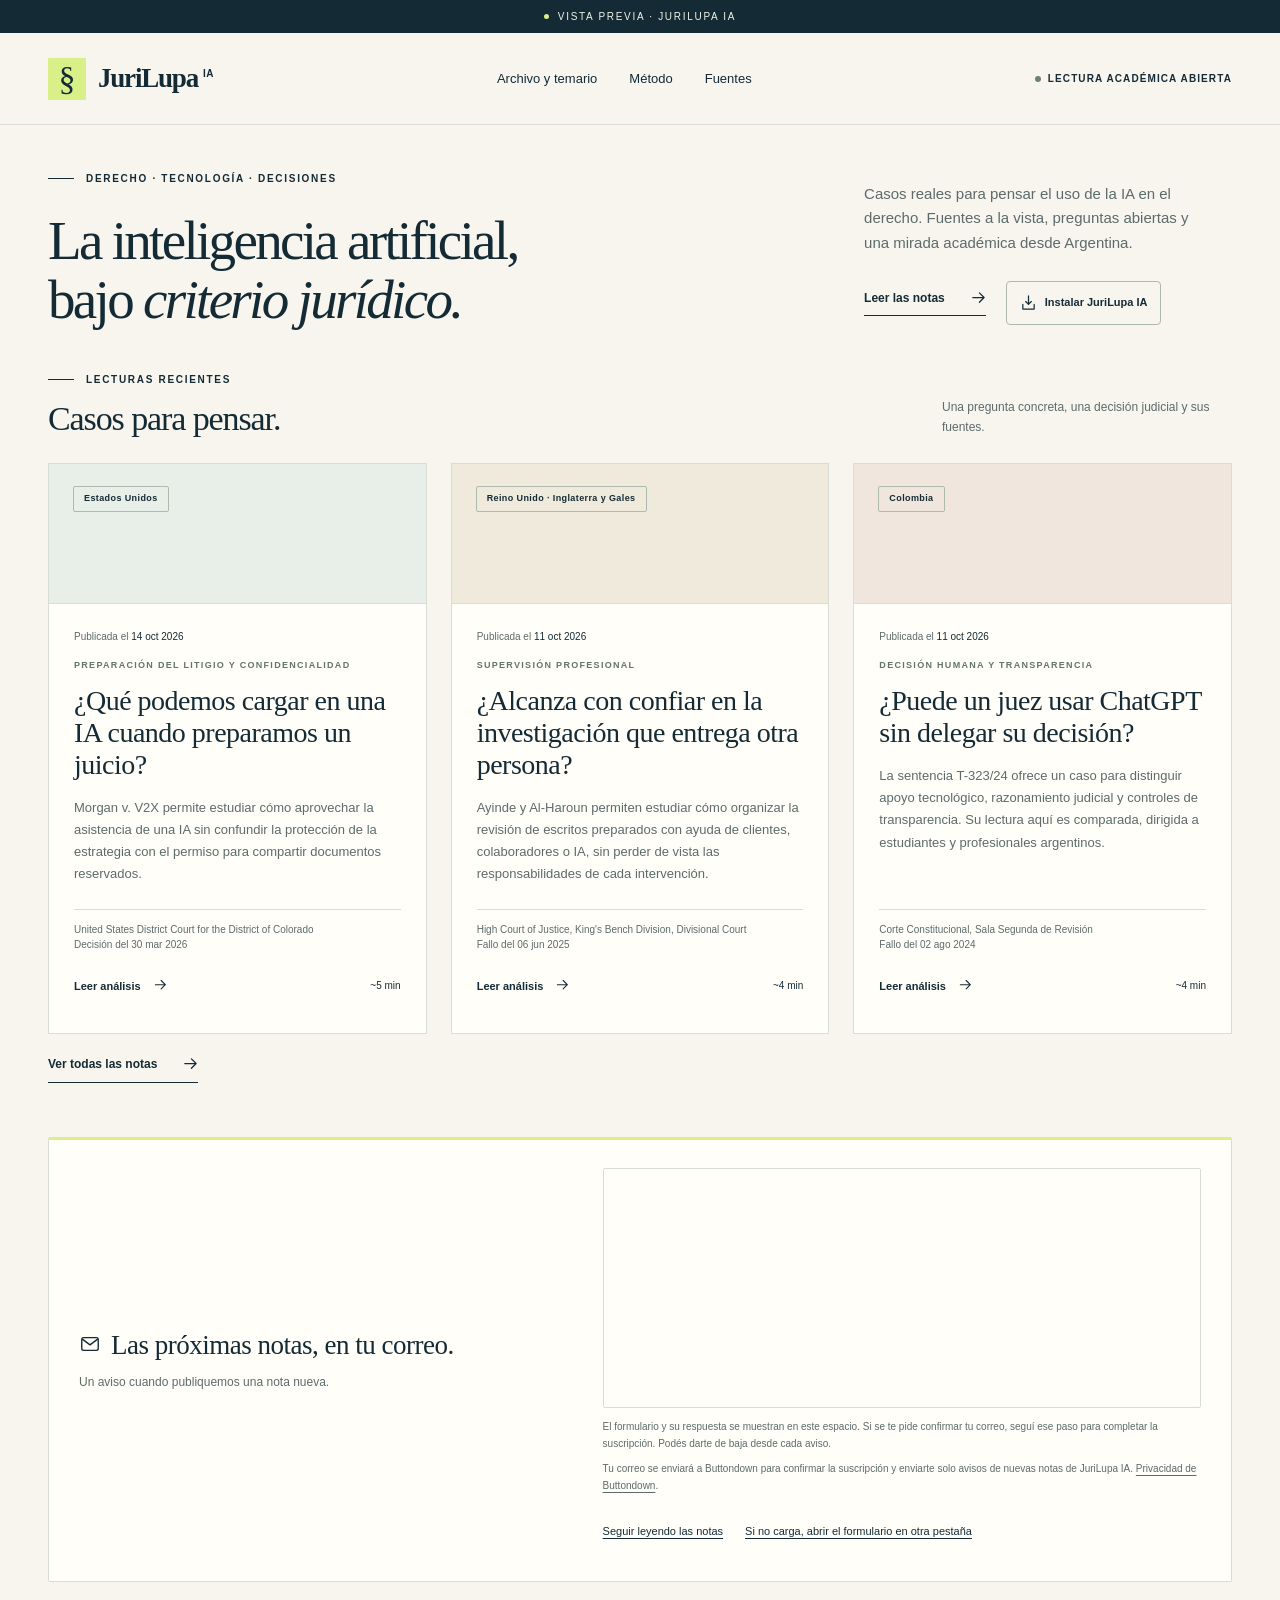
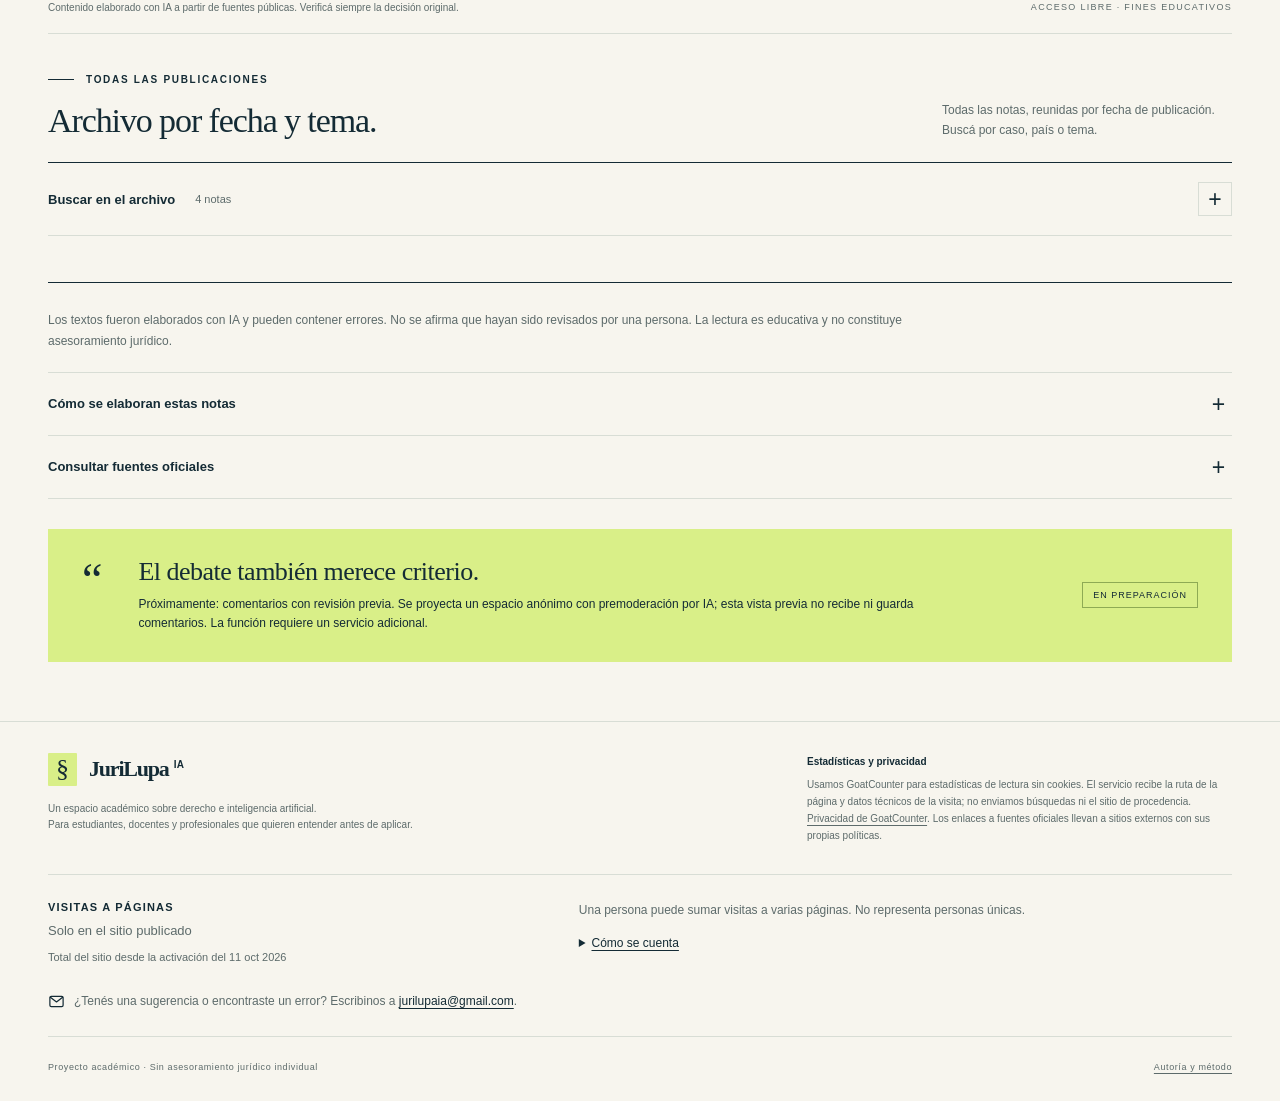
==== commit ef833feb: "Mejorar reintento y aviso discreto del contador" ====
--- a/index.html
+++ b/index.html
@@ -1 +1,2 @@
-<!doctype html><html lang="es-AR" data-mode="static" data-page-path="/jurilupa-ia/"><head><meta charset="utf-8"><meta name="viewport" content="width=device-width, initial-scale=1"><title>JuriLupa IA · Derecho e inteligencia artificial</title><meta name="description" content="Casos judiciales reales sobre inteligencia artificial, fuentes oficiales y análisis académico desde Argentina."><meta name="theme-color" content="#142b35"><meta name="color-scheme" content="only light"><meta name="referrer" content="no-referrer"><link rel="canonical" href="https://jurilupa-ia.github.io/jurilupa-ia/"><meta property="og:type" content="website"><meta property="og:title" content="JuriLupa IA · Derecho e inteligencia artificial"><meta property="og:description" content="Casos judiciales reales sobre inteligencia artificial, fuentes oficiales y análisis académico desde Argentina."><link rel="stylesheet" href="assets/styles.css"><link rel="manifest" href="manifest.webmanifest"><link rel="icon" href="assets/app-icon.svg" type="image/svg+xml"><link rel="apple-touch-icon" href="assets/apple-touch-icon.png"><meta name="apple-mobile-web-app-capable" content="yes"><meta name="mobile-web-app-capable" content="yes"><meta name="apple-mobile-web-app-title" content="JuriLupa IA"></head><body><a class="skip-link" href="#contenido">Saltar al contenido</a><div class="preview-banner"><span class="preview-dot"></span>Vista previa · JuriLupa IA</div><header class="site-header"><div class="wrap header-inner"><a class="brand" href="index.html" data-home="inicio" aria-label="JuriLupa IA, inicio"><span class="brand-mark" aria-hidden="true">§</span><span class="brand-name">JuriLupa<span>IA</span></span></a><nav class="main-nav" aria-label="Navegación principal"><a href="index.html#archivo" data-home="archivo">Archivo y temario</a><a href="index.html#metodo" data-home="metodo">Método</a><a class="desktop-nav" href="index.html#fuentes" data-home="fuentes">Fuentes</a></nav><div class="nav-note"><i></i>Lectura académica abierta</div></div></header><main id="home-view"><div class="wrap" id="inicio"><section class="hero" id="contenido"><div><div class="eyebrow">Derecho · Tecnología · Decisiones</div><h1>La inteligencia artificial,<br>bajo <em>criterio jurídico.</em></h1></div><div class="hero-description"><p>Casos reales para pensar el uso de la IA en el derecho. Fuentes a la vista, preguntas abiertas y una mirada académica desde Argentina.</p><div class="hero-actions"><a class="text-link" href="#lecturas" data-home="lecturas">Leer las notas <svg viewBox="0 0 18 18" fill="none" stroke="currentColor" stroke-width="1.3" stroke-linecap="round" stroke-linejoin="round" aria-hidden="true"><path d="M4 8h12m-5-5 5 5-5 5"/></svg></a><button class="install-button" type="button" data-install-control aria-controls="install-dialog" aria-haspopup="dialog" hidden><svg viewBox="0 0 18 18" fill="none" stroke="currentColor" stroke-width="1.3" stroke-linecap="round" stroke-linejoin="round" aria-hidden="true"><path d="M9 2v9m-3-3 3 3 3-3M3 11v5h12v-5"/></svg><span>Instalar JuriLupa IA</span></button></div></div></section><section class="latest-readings" id="lecturas" aria-labelledby="latest-title"><div class="section-heading"><div><div class="eyebrow">Lecturas recientes</div><h2 id="latest-title">Casos para pensar.</h2></div><p>Una pregunta concreta, una decisión judicial y sus fuentes.</p></div><div class="reading-grid"><article class="reading-card" data-published="2026-10-14" data-order="0" data-country="Estados Unidos" data-topic="Preparación del litigio y confidencialidad"><div class="card-top"><span class="badge">Estados Unidos</span></div><div class="card-content"><p class="publication-date">Publicada el <time datetime="2026-10-14">14 oct 2026</time></p><p class="case-topic">Preparación del litigio y confidencialidad</p><h3><a href="articulos/ia-documentos-confidenciales-morgan-v2x.html" data-article="ia-documentos-confidenciales-morgan-v2x">¿Qué podemos cargar en una IA cuando preparamos un juicio?</a></h3><p class="case-summary">Morgan v. V2X permite estudiar cómo aprovechar la asistencia de una IA sin confundir la protección de la estrategia con el permiso para compartir documentos reservados.</p><div class="case-court">United States District Court for the District of Colorado<br>Decisión del <time datetime="2026-03-30">30 mar 2026</time></div><div class="card-bottom"><a href="articulos/ia-documentos-confidenciales-morgan-v2x.html" data-article="ia-documentos-confidenciales-morgan-v2x" aria-label="Leer análisis: ¿Qué podemos cargar en una IA cuando preparamos un juicio?">Leer análisis <svg viewBox="0 0 18 18" fill="none" stroke="currentColor" stroke-width="1.3" stroke-linecap="round" stroke-linejoin="round" aria-hidden="true"><path d="M4 8h12m-5-5 5 5-5 5"/></svg></a><span>~5 min</span></div></div></article><article class="reading-card" data-published="2026-10-11" data-order="1" data-country="Reino Unido · Inglaterra y Gales" data-topic="Supervisión profesional"><div class="card-top"><span class="badge">Reino Unido · Inglaterra y Gales</span></div><div class="card-content"><p class="publication-date">Publicada el <time datetime="2026-10-11">11 oct 2026</time></p><p class="case-topic">Supervisión profesional</p><h3><a href="articulos/supervision-profesional-ayinde-al-haroun.html" data-article="supervision-profesional-ayinde-al-haroun">¿Alcanza con confiar en la investigación que entrega otra persona?</a></h3><p class="case-summary">Ayinde y Al-Haroun permiten estudiar cómo organizar la revisión de escritos preparados con ayuda de clientes, colaboradores o IA, sin perder de vista las responsabilidades de cada intervención.</p><div class="case-court">High Court of Justice, King&#x27;s Bench Division, Divisional Court<br>Fallo del <time datetime="2025-06-06">06 jun 2025</time></div><div class="card-bottom"><a href="articulos/supervision-profesional-ayinde-al-haroun.html" data-article="supervision-profesional-ayinde-al-haroun" aria-label="Leer análisis: ¿Alcanza con confiar en la investigación que entrega otra persona?">Leer análisis <svg viewBox="0 0 18 18" fill="none" stroke="currentColor" stroke-width="1.3" stroke-linecap="round" stroke-linejoin="round" aria-hidden="true"><path d="M4 8h12m-5-5 5 5-5 5"/></svg></a><span>~4 min</span></div></div></article><article class="reading-card" data-published="2026-10-11" data-order="2" data-country="Colombia" data-topic="Decisión humana y transparencia"><div class="card-top"><span class="badge">Colombia</span></div><div class="card-content"><p class="publication-date">Publicada el <time datetime="2026-10-11">11 oct 2026</time></p><p class="case-topic">Decisión humana y transparencia</p><h3><a href="articulos/chatgpt-razonamiento-judicial-t323.html" data-article="chatgpt-razonamiento-judicial-t323">¿Puede un juez usar ChatGPT sin delegar su decisión?</a></h3><p class="case-summary">La sentencia T-323/24 ofrece un caso para distinguir apoyo tecnológico, razonamiento judicial y controles de transparencia. Su lectura aquí es comparada, dirigida a estudiantes y profesionales argentinos.</p><div class="case-court">Corte Constitucional, Sala Segunda de Revisión<br>Fallo del <time datetime="2024-08-02">02 ago 2024</time></div><div class="card-bottom"><a href="articulos/chatgpt-razonamiento-judicial-t323.html" data-article="chatgpt-razonamiento-judicial-t323" aria-label="Leer análisis: ¿Puede un juez usar ChatGPT sin delegar su decisión?">Leer análisis <svg viewBox="0 0 18 18" fill="none" stroke="currentColor" stroke-width="1.3" stroke-linecap="round" stroke-linejoin="round" aria-hidden="true"><path d="M4 8h12m-5-5 5 5-5 5"/></svg></a><span>~4 min</span></div></div></article></div><p class="all-readings-link"><a class="text-link" href="#archivo" data-home="archivo">Ver todas las notas <svg viewBox="0 0 18 18" fill="none" stroke="currentColor" stroke-width="1.3" stroke-linecap="round" stroke-linejoin="round" aria-hidden="true"><path d="M4 8h12m-5-5 5 5-5 5"/></svg></a></p></section><section class="subscription-note" id="novedades" aria-labelledby="subscription-title"><div class="subscription-copy"><h2 id="subscription-title"><svg class="subscription-mail-icon" viewBox="0 0 24 24" fill="none" stroke="currentColor" stroke-width="1.5" stroke-linecap="round" stroke-linejoin="round" aria-hidden="true" focusable="false"><rect x="3" y="5" width="18" height="14" rx="2"/><path d="m4 7 8 6 8-6"/></svg><span>Las próximas notas, en tu correo.</span></h2><p>Un aviso cuando publiquemos una nota nueva.</p></div><div class="subscription-entry"><iframe class="subscription-provider-frame" id="subscription-frame" title="Suscripción por correo a JuriLupa IA, gestionada por Buttondown" src="https://buttondown.com/jurilupaia?as_embed=true" loading="lazy" referrerpolicy="no-referrer" width="100%" height="360"></iframe><p class="subscription-help" id="subscription-help">El formulario y su respuesta se muestran en este espacio. Si se te pide confirmar tu correo, seguí ese paso para completar la suscripción. Podés darte de baja desde cada aviso.</p><p class="subscription-privacy" id="subscription-privacy">Tu correo se enviará a Buttondown para confirmar la suscripción y enviarte solo avisos de nuevas notas de JuriLupa IA. <a href="https://buttondown.com/legal/privacy" target="_blank" rel="noopener noreferrer">Privacidad de Buttondown</a>.</p><p class="subscription-context-links"><a href="#lecturas" data-home="lecturas">Seguir leyendo las notas</a><a href="https://buttondown.com/jurilupaia" target="_blank" rel="noopener noreferrer">Si no carga, abrir el formulario en otra pestaña</a></p></div></section><div class="editorial-line"><span>Contenido elaborado con IA a partir de fuentes públicas. Verificá siempre la decisión original.</span><span class="tiny-caps">Acceso libre · Fines educativos</span></div><section class="archive" id="archivo" aria-labelledby="archive-title"><div class="section-heading"><div><div class="eyebrow">Todas las publicaciones</div><h2 id="archive-title">Archivo por fecha y tema.</h2></div><p>Todas las notas, reunidas por fecha de publicación. Buscá por caso, país o tema.</p></div><details class="archive-disclosure" id="archive-disclosure"><summary><span class="archive-summary-label"><span class="when-closed">Buscar en el archivo</span><span class="when-open">Cerrar el archivo</span><span class="archive-summary-count">4 notas</span></span><span class="archive-toggle" aria-hidden="true">+</span></summary><div class="archive-content"><p class="archive-note">Las notas se agrupan por fecha de publicación. La fecha de cada fallo se indica por separado.</p><div class="search-tools" hidden><div class="search-panel"><svg viewBox="0 0 18 18" fill="none" stroke="currentColor" stroke-width="1.3" stroke-linecap="round" stroke-linejoin="round" aria-hidden="true"><path d="m13 13 4 4M14 8a6 6 0 1 1-12 0 6 6 0 0 1 12 0"/></svg><label class="sr-only" for="case-search">Buscar por caso, tribunal o concepto</label><input id="case-search" type="search" placeholder="Buscar por caso, tribunal o concepto…" autocomplete="off"><button id="clear-search" class="clear-search" type="button" aria-label="Borrar búsqueda" hidden>×</button></div><div class="filters"><div class="country-filters" role="group" aria-label="Filtrar por país"><button class="filter-button" data-country="all" type="button" aria-pressed="true">Todos</button><button class="filter-button" type="button" data-country="Argentina" aria-pressed="false">Argentina</button><button class="filter-button" type="button" data-country="Colombia" aria-pressed="false">Colombia</button><button class="filter-button" type="button" data-country="Estados Unidos" aria-pressed="false">Estados Unidos</button><button class="filter-button" type="button" data-country="Reino Unido · Inglaterra y Gales" aria-pressed="false">Reino Unido</button></div><div class="archive-selects"><label class="topic-filter" for="topic-select">Tema<select id="topic-select"><option value="">Todos los temas</option><option value="Verificación de fuentes">Verificación de fuentes</option><option value="Decisión humana y transparencia">Decisión humana y transparencia</option><option value="Supervisión profesional">Supervisión profesional</option><option value="Preparación del litigio y confidencialidad">Preparación del litigio y confidencialidad</option></select></label><label class="topic-filter" for="month-select">Publicadas en<select id="month-select"><option value="">Todos los meses</option><option value="2026-10">Octubre de 2026</option></select></label><label class="topic-filter" for="sort-select">Orden<select id="sort-select"><option value="desc">Más recientes primero</option><option value="asc">Más antiguas primero</option></select></label></div></div></div><noscript><p class="no-js-note">Los filtros necesitan JavaScript. Podés recorrer todas las notas por mes y abrirlas desde sus enlaces.</p></noscript><div class="archive-results"><p class="results-meta" id="results-count" role="status" aria-live="polite" aria-atomic="true">4 notas disponibles</p><button id="clear-filters" class="clear-filters" type="button" hidden>Quitar filtros</button></div><div id="archive-months"><section class="archive-month" id="archivo-2026-10" data-month="2026-10" aria-labelledby="month-2026-10"><div class="archive-month-heading"><h3 id="month-2026-10"><time datetime="2026-10">Octubre de 2026</time></h3><span class="month-count">4 notas</span></div><div class="article-grid"><article class="case-card" data-published="2026-10-14" data-order="0" data-country="Estados Unidos" data-topic="Preparación del litigio y confidencialidad" data-search="Estados Unidos Preparación del litigio y confidencialidad ¿Qué podemos cargar en una IA cuando preparamos un juicio? Morgan v. V2X permite estudiar cómo aprovechar la asistencia de una IA sin confundir la protección de la estrategia con el permiso para compartir documentos reservados. En un minuto Una persona que litigaba sin abogado utilizaba IA para preparar su caso. Un tribunal federal de Colorado reconoció que esa preparación podía recibir protección procesal, pero le ordenó identificar las herramientas empleadas con información confidencial. También fijó condiciones para cargar esos documentos en una plataforma. La decisión conserva espacio para una asistencia útil y obliga a mirar qué datos recibe el proveedor y bajo qué garantías. Es una resolución estadounidense sobre un incidente concreto, no una autorización general ni una regla aplicable automáticamente en Argentina. Fallo, pp. 1–2 y 14–16. Hechos y problema jurídico Archie Morgan demandó a V2X por discriminación laboral y actuaba sin representación letrada. La empresa negó las acusaciones. Durante el intercambio de documentación previo al juicio, llamado discovery, surgió una diferencia sobre el uso de IA con información protegida por una orden judicial de confidencialidad. La resolución que analizamos no decidió quién tenía razón en el conflicto laboral. Fallo, pp. 2–4. V2X pidió modificar aquella orden y conocer qué herramienta utilizaba Morgan para comprobar sus garantías. Él aceptaba discutir límites, pero sostenía que revelar sus herramientas expondría su estrategia. También planteó una desigualdad: restringir su acceso a ayudas tecnológicas mientras la contraparte disponía de recursos profesionales. La magistrada observó que ambas partes parecían utilizar IA. Fallo, pp. 2–4. La estrategia y el nombre de la herramienta La jueza aplicó la regla federal de procedimiento civil 26(b)(3), relativa al work product. En este contexto, la expresión se refiere a la protección frente al acceso de la contraparte a materiales preparados para el litigio. Entendió que una persona sin abogado también podía invocarla respecto de su preparación asistida por IA y que recurrir a estas herramientas no producía, por sí solo, una pérdida automática de protección. Distinguió esa protección general de la protección reforzada que la regla reserva a las impresiones del abogado u otro representante. Fallo, pp. 5–11. Sin embargo, el nombre de la herramienta planteaba otra cuestión. Morgan no había explicado de manera suficiente cómo identificarla revelaría sus ideas o estrategia. La empresa necesitaba ese dato para evaluar el tratamiento de su información confidencial. Por eso se ordenó comunicar qué plataformas había utilizado con esos documentos. La decisión no equivale a ordenar la entrega de todas sus conversaciones ni establece que toda elección tecnológica deba revelarse siempre. Fallo, pp. 11–12 y 16. Las condiciones para cargar documentos reservados La magistrada dispuso incorporar una cláusula dirigida a todas las partes y demás destinatarios autorizados. Para ingresar información designada CONFIDENTIAL bajo esa orden, exigió garantías contractuales documentadas. El proveedor debía tener prohibido almacenar o utilizar las entradas para entrenar o mejorar su modelo. También debía tener prohibido divulgarlas a terceros, salvo cuando esa comunicación fuera esencial para prestar el servicio. En ese supuesto, los terceros debían quedar sujetos a obligaciones de protección no inferiores a las de la orden. Fallo, pp. 14–15. Además, debía existir un derecho contractual a eliminar toda la información confidencial a pedido. Quien pretendiera utilizar una herramienta que cumpliera esas condiciones tenía que conservar documentación escrita de las garantías. Para la jueza, describir un sistema como seguro o cerrado no bastaba para resolver todos estos problemas. Fallo, pp. 13–15. Conviene mantener dos distinciones al leer ese pasaje. Que ciertos materiales de preparación puedan quedar protegidos frente a la contraparte no autoriza a cargar documentación recibida bajo restricciones. Y esa protección procesal no debe confundirse con el secreto profesional de una relación abogado-cliente: aquí se trataba de una persona que litigaba sin abogado y de la aplicación de una regla procesal civil específica. Fallo, pp. 5–11 y 14–15. La utilidad de la IA también forma parte del caso La jueza reconoció que las exigencias podían dejar fuera a muchas herramientas gratuitas o económicas y perjudicar a quienes no podían pagar servicios avanzados. Advirtió, además, contra el uso excesivo de la etiqueta de confidencialidad. Pero dejó expresamente abiertos los usos de IA que no implicaran cargar la información protegida por aquella orden, siempre respetando las demás obligaciones procesales. Fallo, p. 15 y notas 4–6. La enseñanza que proponemos extraer es preguntar qué información necesita realmente la tarea. Antes de discutir marcas o planes comerciales, conviene distinguir la ayuda buscada del material que sería necesario compartir. Es una lectura didáctica del problema, no un protocolo argentino establecido por este tribunal. Ejercicio breve para comparar dos usos Supuesto ficticio: en una clase, una estudiante pide a una IA que explique un párrafo de una sentencia pública. Después considera subir una carpeta recibida de la contraparte, con documentos sujetos a una orden de confidencialidad, para preparar preguntas. ¿Qué cambia? En el primer uso habrá que verificar que la explicación sea fiel al fallo. El segundo agrega un problema previo: si esos documentos pueden transmitirse a esa plataforma. En las circunstancias de Morgan, habría que examinar las garantías contractuales exigidas por la orden. Elegir una herramienta conocida o pagar una suscripción no demostraría, por sí solo, que las satisface. El ejercicio invita a revisar la carga propuesta, no a renunciar a toda asistencia tecnológica. Fallo, pp. 14–15. Fuente y alcance Analizamos únicamente la orden del 30 de marzo de 2026, documento 65. No se afirma que esté firme ni se informa aquí el resultado posterior del litigio. Las explicaciones en español son elaboración propia a partir del original inglés, no una traducción oficial. Texto completo en GovInfo. Ficha del caso - Caso: Morgan v. V2X, Inc. - Jurisdicción: Estados Unidos, Colorado. - Tribunal: United States District Court for the District of Colorado. - Magistrada: Maritza Dominguez Braswell. - Fecha de la decisión: 30 de marzo de 2026. - Expediente: 25-cv-01991-SKC-MDB, documento 65. - Tipo de resolución: orden sobre confidencialidad y obtención de información durante el proceso. - Eje de lectura: preparación del litigio y confidencialidad al utilizar IA. - Fuentes oficiales: resolución completa y ficha de GovInfo. Transparencia editorial Texto elaborado con inteligencia artificial a partir de la fuente oficial enlazada. Puede contener errores y no se afirma revisión humana. El ejercicio y las propuestas didácticas no son instrucciones del tribunal. Antes de utilizarlo profesionalmente, revisá la decisión original y el derecho aplicable. No constituye asesoramiento jurídico."><div class="card-top"><span class="badge">Estados Unidos</span></div><div class="card-content"><p class="publication-date">Publicada el <time datetime="2026-10-14">14 oct 2026</time></p><p class="case-topic">Preparación del litigio y confidencialidad</p><h4><a href="articulos/ia-documentos-confidenciales-morgan-v2x.html" data-article="ia-documentos-confidenciales-morgan-v2x">¿Qué podemos cargar en una IA cuando preparamos un juicio?</a></h4><p class="case-summary">Morgan v. V2X permite estudiar cómo aprovechar la asistencia de una IA sin confundir la protección de la estrategia con el permiso para compartir documentos reservados.</p><div class="case-court">United States District Court for the District of Colorado<br>Decisión del <time datetime="2026-03-30">30 mar 2026</time></div><div class="card-bottom"><a href="articulos/ia-documentos-confidenciales-morgan-v2x.html" data-article="ia-documentos-confidenciales-morgan-v2x" aria-label="Leer análisis: ¿Qué podemos cargar en una IA cuando preparamos un juicio?">Leer análisis <svg viewBox="0 0 18 18" fill="none" stroke="currentColor" stroke-width="1.3" stroke-linecap="round" stroke-linejoin="round" aria-hidden="true"><path d="M4 8h12m-5-5 5 5-5 5"/></svg></a><span>~5 min</span></div></div></article><article class="case-card" data-published="2026-10-11" data-order="1" data-country="Reino Unido · Inglaterra y Gales" data-topic="Supervisión profesional" data-search="¿Alcanza con confiar en la investigación que entrega otra persona? Reino Unido · Inglaterra y Gales High Court of Justice, King&#x27;s Bench Division, Divisional Court Supervisión profesional Ayinde y Al-Haroun permiten estudiar cómo organizar la revisión de escritos preparados con ayuda de clientes, colaboradores o IA, sin perder de vista las responsabilidades de cada intervención. La High Court examinó dos asuntos con citas judiciales falsas y dispuso derivaciones profesionales, sin condenar por contempt. En Ayinde consideró alcanzado el umbral para iniciar ese procedimiento, pero no lo inició; en Al-Haroun no lo consideró satisfecho respecto del solicitor. La lección práctica es verificar también la investigación recibida de clientes o colaboradores. Estas consecuencias pertenecen a Inglaterra y Gales y no se trasladan automáticamente a Argentina. La High Court examinó conjuntamente dos asuntos con citas judiciales falsas. En Al-Haroun, parte del material provenía de investigación del cliente. En Ayinde, la explicación del origen de las referencias fue controvertida. El problema era cómo habían llegado esos materiales al tribunal y qué responsabilidad correspondía a los profesionales que intervinieron. La sentencia analizó la falta de comprobación y la supervisión del trabajo. El pronunciamiento del 6 de junio de 2025 dispuso derivaciones a organismos profesionales. No condenó por contempt of court. En Ayinde consideró alcanzado el umbral para iniciar ese procedimiento, pero decidió no hacerlo; en Al-Haroun no lo consideró satisfecho respecto del solicitor. Destacó que confiar en la investigación del cliente no releva al profesional de verificarla. Estas respuestas pertenecen al derecho de Inglaterra y Gales y no se trasladan automáticamente a Argentina. Propuesta didáctica: imaginemos que una persona corrige estilo, otra revisa estrategia y una tercera firma. Si todas creen que alguien más controló las citas, el documento puede circular sin esa comprobación. Decir que un texto fue revisado no explica qué se revisó. Conviene nombrar la tarea: fidelidad de transcripciones, vigencia normativa, consistencia fáctica o adecuación del pedido. También ayuda separar confianza interpersonal y evidencia documental. Un colaborador responsable puede recibir información defectuosa; un cliente puede aportar una pista útil que requiera investigación adicional. Pedir el documento original y su pasaje relevante permite trabajar mejor con ambos. La procedencia de una sugerencia orienta las preguntas, pero no reemplaza el examen de su contenido. 1. Recibí el material con contexto. Preguntá qué problema pretende resolver, de dónde provienen las referencias y qué verificaciones se hicieron. Identificá si contiene transcripciones, resúmenes propios o texto generado. La respuesta sirve para organizar la revisión; no debe usarse como un certificado automático de exactitud ni como una acusación anticipada. 2. Asigná un responsable por control. Para cada afirmación jurídica relevante, alguien debe abrir la fuente, ubicar el pasaje y explicar su relación con el argumento. La persona que revisa estrategia puede ser otra, pero necesita ver el estado de esas comprobaciones. Una lista breve evita que las tareas menos visibles queden entre dos roles. 3. Separá pendientes y verificados. Conservá las referencias aún no corroboradas en un espacio de investigación, fuera del texto listo para presentar. Si faltan documentos, buscá acceso o reformulá el argumento con materiales comprobables. No completes de memoria fechas, salas o números de expediente para que la referencia parezca terminada. 4. Hacé un control final sobre la versión real. La copia revisada y la que se envía pueden ser distintas. Compará los cambios posteriores y verificá que no reaparezcan fragmentos descartados. Es útil guardar una versión cerrada junto con su lista de fuentes, dejando claro qué modificaciones exigirían una nueva revisión. 5. Si aparece un error, evaluá todo su alcance. Identificá qué afirmaciones dependen de él y qué otros textos reutilizan el mismo material. Prepará una explicación precisa y una propuesta de corrección para quien deba decidir los pasos procesales. Evitá sustituir rápidamente una cita por otra solo porque conduce a una conclusión parecida: también debe comprobarse. Supuesto ficticio: una estudiante prepara un borrador, un cliente agrega dos precedentes y una abogada lo revisa antes de un vencimiento. Diseñá una lista de cinco casillas que permita decidir si está listo. No alcanza con escribir quién redactó o quién leyó. Respuesta orientativa: verificá identificación de cada fuente, lectura del pasaje pertinente, correspondencia con los hechos, control de la versión final y registro de pendientes. Después indicá quién puede resolver cada duda. Si una fuente importante sigue sin corroborarse, explicitá qué parte del argumento deberá retirarse, sustituirse o investigarse antes de la presentación. Fuente primaria: Ayinde v London Borough of Haringey y Al-Haroun v Qatar National Bank, [2025] EWHC 1383 (Admin), 6 de junio de 2025, especialmente párrafos 63 a 82, PDF oficial de Judiciary UK. No se informa aquí sobre decisiones disciplinarias posteriores. Texto elaborado con inteligencia artificial para un prototipo educativo de JuriLupa IA. No se afirma revisión humana. Las propuestas de trabajo y el ejercicio son elaboración didáctica, no instrucciones del tribunal. Antes de utilizarlo profesionalmente, revisá las fuentes y el derecho aplicable. No constituye asesoramiento jurídico."><div class="card-top"><span class="badge">Reino Unido · Inglaterra y Gales</span></div><div class="card-content"><p class="publication-date">Publicada el <time datetime="2026-10-11">11 oct 2026</time></p><p class="case-topic">Supervisión profesional</p><h4><a href="articulos/supervision-profesional-ayinde-al-haroun.html" data-article="supervision-profesional-ayinde-al-haroun">¿Alcanza con confiar en la investigación que entrega otra persona?</a></h4><p class="case-summary">Ayinde y Al-Haroun permiten estudiar cómo organizar la revisión de escritos preparados con ayuda de clientes, colaboradores o IA, sin perder de vista las responsabilidades de cada intervención.</p><div class="case-court">High Court of Justice, King&#x27;s Bench Division, Divisional Court<br>Fallo del <time datetime="2025-06-06">06 jun 2025</time></div><div class="card-bottom"><a href="articulos/supervision-profesional-ayinde-al-haroun.html" data-article="supervision-profesional-ayinde-al-haroun" aria-label="Leer análisis: ¿Alcanza con confiar en la investigación que entrega otra persona?">Leer análisis <svg viewBox="0 0 18 18" fill="none" stroke="currentColor" stroke-width="1.3" stroke-linecap="round" stroke-linejoin="round" aria-hidden="true"><path d="M4 8h12m-5-5 5 5-5 5"/></svg></a><span>~4 min</span></div></div></article><article class="case-card" data-published="2026-10-11" data-order="2" data-country="Colombia" data-topic="Decisión humana y transparencia" data-search="¿Puede un juez usar ChatGPT sin delegar su decisión? Colombia Corte Constitucional, Sala Segunda de Revisión Decisión humana y transparencia La sentencia T-323/24 ofrece un caso para distinguir apoyo tecnológico, razonamiento judicial y controles de transparencia. Su lectura aquí es comparada, dirigida a estudiantes y profesionales argentinos. La Corte Constitucional colombiana examinó una sentencia que incorporaba respuestas de ChatGPT. No encontró sustitución del razonamiento humano: el juez había analizado y decidido previamente, sin cargar datos personales o sensibles del caso. Señaló, sin embargo, déficits de transparencia y responsabilidad y fijó pautas de uso. La lección es delimitar y documentar la asistencia. La T-323/24 no habilita cualquier uso ni vincula directamente a los tribunales argentinos. En una tutela sobre acceso a servicios de salud, un juez colombiano incorporó preguntas y respuestas de ChatGPT en su sentencia. La Corte Constitucional examinó si ese uso afectaba el debido proceso y la garantía del juez natural. Constató que el funcionario había desarrollado antes el análisis jurídico y adoptado la decisión, y que no ingresó datos personales o sensibles del caso en la herramienta. La T-323/24 no encontró sustitución del razonamiento humano ni invalidez por ese uso de IA. Sin embargo, advirtió cumplimiento incompleto de transparencia y responsabilidad. Estableció pautas de control humano, verificación y privacidad, y ordenó elaborar lineamientos y capacitar. La validez de aquella decisión no equivale a aprobar cualquier utilización futura. Se trata de jurisprudencia colombiana: no es una regla directamente vinculante para los tribunales argentinos. Propuesta didáctica: clasificá las tareas antes de valorar la herramienta. Una actividad editorial puede consistir en detectar repeticiones o proponer títulos. Una actividad de investigación puede sugerir términos de búsqueda. Una actividad decisoria comprende seleccionar los hechos relevantes, valorar argumentos y justificar una solución. La etiqueta comercial del producto explica poco si no conocemos la tarea concreta. Para una clase o una oficina, resulta útil comparar dos versiones de un mismo documento. ¿Qué afirmaciones estaban presentes antes de la asistencia? ¿Cuáles fueron agregadas? ¿Cambió el grado de certeza? ¿Una posibilidad se volvió una conclusión? Esta comparación permite descubrir alteraciones sustantivas ocultas bajo una mejora de estilo. Una frase más clara también puede ser menos exacta. 1. Definí la tarea por escrito. Indicá el resultado esperado y qué partes quedan fuera. Un encargo acotado sería señalar términos ambiguos en un texto previamente preparado. Un encargo abierto, como resolver todo el expediente, dificulta saber qué razonamiento pertenece a la persona y qué apareció por sugerencia del sistema. La delimitación permite evaluar el resultado contra un objetivo concreto. 2. Prepará una versión segura del material. Trabajá, cuando alcance, con ejemplos ficticios o fragmentos públicos. Revisá nombres, identificadores, detalles de salud y combinaciones que puedan individualizar a alguien. Cambiar un nombre no garantiza anonimato. Antes de cargar documentación real, evaluá autorizaciones, confidencialidad, condiciones del servicio y reglas institucionales aplicables; si falta claridad, suspendé esa carga. 3. Conservá el razonamiento propio. Elaborá un esquema con problema, hechos, fuentes, alternativas y conclusión provisional. Después compará cualquier sugerencia con ese esquema. Una contradicción puede ser valiosa como pregunta de investigación, pero requiere comprobación independiente. No la resuelvas por la seguridad con la que la herramienta formula su respuesta. 4. Revisá cada cambio sustantivo. Confirmá que una simplificación no haya suprimido una excepción, confundido una carga procesal o convertido una inferencia en hecho probado. Marcá las propuestas aceptadas y las rechazadas. Cuando aparezca una fuente nueva, localizá su texto original antes de utilizarla como respaldo del argumento. 5. Diseñá una constancia comprensible. Para un ejercicio académico, registrá herramienta, fecha, propósito, tipo de datos y controles realizados. Explicá qué partes recibieron asistencia. En una actuación profesional, adaptá esa documentación a las exigencias y canales correspondientes, sin incorporar conversaciones completas si exponen información reservada. Transparencia y prudencia informativa deben pensarse juntas. Supuesto ficticio: tu borrador dice que un documento podría respaldar una hipótesis si se confirma su autenticidad. Una herramienta lo reescribe afirmando que el documento demuestra esa hipótesis. ¿Es una mejora editorial? Identificá las dos modificaciones y prepará una devolución de tres líneas. Respuesta orientativa: desapareció la condición de autenticidad y aumentó el grado de certeza. Restaurá ambas precisiones. Luego explicá qué verificación permitiría, eventualmente, modificar la conclusión. Para comparar trabajos en clase, pedí que cada grupo justifique el cambio con el material disponible, sin acudir a la supuesta autoridad del sistema. Fuente primaria: Corte Constitucional de Colombia, sentencia T-323/24, 2 de agosto de 2024; fundamentos 347 a 376 y resolutivos cuarto a sexto, en la Relatoría oficial. La actividad propuesta es una lectura comparada, no una descripción de la regulación argentina vigente. Texto elaborado con inteligencia artificial para un prototipo educativo de JuriLupa IA. No se afirma revisión humana. Las propuestas de trabajo y el ejercicio son elaboración didáctica, no instrucciones del tribunal. Antes de utilizarlo profesionalmente, revisá las fuentes y el derecho aplicable. No constituye asesoramiento jurídico."><div class="card-top"><span class="badge">Colombia</span></div><div class="card-content"><p class="publication-date">Publicada el <time datetime="2026-10-11">11 oct 2026</time></p><p class="case-topic">Decisión humana y transparencia</p><h4><a href="articulos/chatgpt-razonamiento-judicial-t323.html" data-article="chatgpt-razonamiento-judicial-t323">¿Puede un juez usar ChatGPT sin delegar su decisión?</a></h4><p class="case-summary">La sentencia T-323/24 ofrece un caso para distinguir apoyo tecnológico, razonamiento judicial y controles de transparencia. Su lectura aquí es comparada, dirigida a estudiantes y profesionales argentinos.</p><div class="case-court">Corte Constitucional, Sala Segunda de Revisión<br>Fallo del <time datetime="2024-08-02">02 ago 2024</time></div><div class="card-bottom"><a href="articulos/chatgpt-razonamiento-judicial-t323.html" data-article="chatgpt-razonamiento-judicial-t323" aria-label="Leer análisis: ¿Puede un juez usar ChatGPT sin delegar su decisión?">Leer análisis <svg viewBox="0 0 18 18" fill="none" stroke="currentColor" stroke-width="1.3" stroke-linecap="round" stroke-linejoin="round" aria-hidden="true"><path d="M4 8h12m-5-5 5 5-5 5"/></svg></a><span>~4 min</span></div></div></article><article class="case-card" data-published="2026-10-11" data-order="3" data-country="Argentina" data-topic="Verificación de fuentes" data-search="¿Quién responde cuando una cita judicial no existe? Argentina Cámara de Apelaciones de General Roca, Sala I Verificación de fuentes El caso de General Roca permite practicar una habilidad central: comprobar cada precedente antes de convertir una respuesta de IA en un argumento profesional. En un litigio de consumo, la Cámara de General Roca detectó 26 precedentes inexistentes. Consideró probable, sin acreditarlo, el uso de IA. No aplicó sanción disciplinaria formal: formuló un llamado de atención, ofició al Colegio y excluyó honorarios por tareas inoficiosas. La enseñanza práctica es verificar existencia, contenido y pertinencia de cada cita. Ni la apariencia profesional del texto ni su origen tecnológico sustituyen ese control. En M.J.L. c/ Peugeot Citroën Argentina S.A. y otra, un litigio de consumo por un automóvil, la Sala I de General Roca detectó 26 precedentes inexistentes: seis en un escrito de una codemandada y veinte en presentaciones de la actora. El tribunal requirió sus fuentes. Consideró muy probable el uso de IA, sin tenerlo por acreditado. La cuestión relevante era la responsabilidad por presentar respaldo jurisprudencial que no podía verificarse. La Cámara destacó el deber profesional de cotejar las fuentes. Expresó que no aplicaría sanciones en esa instancia, pero formuló un severo llamado de atención y ordenó oficiar al Colegio de Abogados. Además, declaró inoficiosas las tareas de ambos letrados en la alzada y no les atribuyó honorarios por ellas. Conviene distinguir esta consecuencia económica de una sanción disciplinaria formal. El fallo tampoco demuestra que cualquier error de cita provenga de IA. Propuesta didáctica: imaginemos una ficha dividida en existencia, fidelidad y pertinencia. En la primera casilla guardamos la identificación y el documento original. En la segunda anotamos el pasaje preciso que respalda nuestra afirmación. En la tercera explicamos por qué esa regla puede trasladarse a los hechos que analizamos. Una marca positiva en una casilla no completa las demás. La existencia requiere encontrar la resolución, no solamente otra página que repita su nombre. La fidelidad exige leer alrededor del fragmento seleccionado: puede tratarse del argumento de una parte, de una postura rechazada o de un voto minoritario. La pertinencia pide comparar hechos, normas, competencia y alcance. Este método también sirve cuando la referencia llegó por correo, una clase o una base de apuntes. 1. Separá investigación y redacción. Prepará primero una lista de proposiciones que necesitás sostener. Por ejemplo: qué requisito legal está discutido, qué hecho lo acredita y qué consecuencia pretendés. Buscá materiales para esas preguntas; evitá acumular citas que solo aporten apariencia de autoridad. 2. Abrí cada fuente primaria. Registrá tribunal, sala, fecha, expediente y dirección de consulta. Conservá una copia cuando sea posible y esté permitido. Si el enlace está caído, buscá otra publicación institucional o solicitá acceso por una vía apropiada. Una búsqueda fallida no prueba por sí sola la inexistencia, pero deja la referencia pendiente. 3. Redactá una ficha breve con tus propias palabras. Identificá hechos relevantes, cuestión, decisión y razón decisiva. Después agregá el fragmento que realmente vas a utilizar, indicando su ubicación. Cuando uses comillas, compará palabra por palabra con el original y señalá cualquier omisión que pueda alterar el sentido. 4. Controlá el argumento completo. Preguntate qué cambia si retirás esa cita. Si la conclusión queda sin apoyo, necesitás más investigación. Si la regla sigue sostenida por otras fuentes verificadas, simplificá. Antes de firmar, revisá también nombres, fechas, normas y referencias cruzadas incorporadas durante las sucesivas versiones. 5. Dejá constancia del control. Una carpeta compartida y una lista sencilla pueden ser suficientes: afirmación, fuente, pasaje, persona que revisa y fecha. El objetivo es que otra persona pueda reconstruir el recorrido sin repetir toda la búsqueda. Reservá tiempo para esta tarea desde el comienzo, especialmente cuando exista un vencimiento cercano. Supuesto ficticio: recibís un borrador con tres fallos. El primero existe y sostiene la regla invocada; el segundo existe, pero resuelve otra cuestión; el tercero solo aparece en la respuesta de un chatbot. Tenés veinte minutos para preparar una devolución. Clasificá cada referencia y escribí qué comprobación falta. Respuesta orientativa: conservá provisionalmente el primero, justificando su pertinencia; reemplazá o reformulá el segundo después de leerlo; retirá del borrador final el tercero mientras no pueda corroborarse. Pedirle al mismo chatbot que confirme su respuesta no cierra la verificación. Fuente primaria: sentencia del 18 de septiembre de 2025, expediente RO-12819-C-0000, considerandos VIII y IX y parte resolutiva, publicada en PUMA del Poder Judicial de Río Negro. Este comentario estudia ese pronunciamiento; no informa sobre eventuales actuaciones posteriores. Texto elaborado con inteligencia artificial para un prototipo educativo de JuriLupa IA. No se afirma revisión humana. Las propuestas de trabajo y el ejercicio son elaboración didáctica, no instrucciones del tribunal. Antes de utilizarlo profesionalmente, revisá las fuentes y el derecho aplicable. No constituye asesoramiento jurídico."><div class="card-top"><span class="badge">Argentina</span></div><div class="card-content"><p class="publication-date">Publicada el <time datetime="2026-10-11">11 oct 2026</time></p><p class="case-topic">Verificación de fuentes</p><h4><a href="articulos/citas-inexistentes-general-roca.html" data-article="citas-inexistentes-general-roca">¿Quién responde cuando una cita judicial no existe?</a></h4><p class="case-summary">El caso de General Roca permite practicar una habilidad central: comprobar cada precedente antes de convertir una respuesta de IA en un argumento profesional.</p><div class="case-court">Cámara de Apelaciones de General Roca, Sala I<br>Fallo del <time datetime="2025-09-18">18 sep 2025</time></div><div class="card-bottom"><a href="articulos/citas-inexistentes-general-roca.html" data-article="citas-inexistentes-general-roca" aria-label="Leer análisis: ¿Quién responde cuando una cita judicial no existe?">Leer análisis <svg viewBox="0 0 18 18" fill="none" stroke="currentColor" stroke-width="1.3" stroke-linecap="round" stroke-linejoin="round" aria-hidden="true"><path d="M4 8h12m-5-5 5 5-5 5"/></svg></a><span>~4 min</span></div></div></article></div></section></div><div class="empty-state" id="empty-results" hidden><h3>No encontramos esa lectura.</h3><p>Probá con otro concepto o quitá algún filtro.</p><button id="reset-filters" class="outline-button" type="button">Ver todas las notas <svg viewBox="0 0 18 18" fill="none" stroke="currentColor" stroke-width="1.3" stroke-linecap="round" stroke-linejoin="round" aria-hidden="true"><path d="M4 8h12m-5-5 5 5-5 5"/></svg></button></div></div></details></section><section class="method method-compact" id="metodo" aria-labelledby="method-title"><p class="method-notice">Los textos fueron elaborados con IA y pueden contener errores. No se afirma que hayan sido revisados por una persona. La lectura es educativa y no constituye asesoramiento jurídico.</p><details class="reference-disclosure" id="method-disclosure"><summary><span id="method-title">Cómo se elaboran estas notas</span><span class="reference-toggle" aria-hidden="true">+</span></summary><div class="reference-content"><p class="method-intro">La IA puede ayudar a estudiar una decisión. La comprensión jurídica exige volver a los hechos, al texto y a la jurisdicción.</p><div class="method-steps"><div class="method-step"><h3>La fuente, siempre a mano</h3><p>Cada análisis enlaza la decisión oficial. Se distinguen los hechos del caso, el criterio del tribunal y los ejercicios didácticos, que son ficticios.</p></div><div class="method-step"><h3>Comparar sin trasladar reglas</h3><p>Los casos extranjeros son referencias académicas. No se presentan como derecho aplicable en Argentina ni reemplazan el análisis de las normas locales.</p></div></div></div></details></section><section class="source-section source-compact" id="fuentes" aria-labelledby="sources-title"><details class="reference-disclosure" id="sources-disclosure"><summary><span id="sources-title">Consultar fuentes oficiales</span><span class="reference-toggle" aria-hidden="true">+</span></summary><div class="reference-content"><p class="source-intro">Accedé directamente a las sentencias, sin pasar por las notas.</p><div class="source-list"><a class="source-link" href="https://www.govinfo.gov/content/pkg/USCOURTS-cod-1_25-cv-01991/pdf/USCOURTS-cod-1_25-cv-01991-0.pdf" target="_blank" rel="noopener noreferrer"><span><span class="source-label">Leer la orden de Morgan v. V2X en GovInfo</span><small>Estados Unidos · 30 mar 2026</small></span><svg viewBox="0 0 18 18" fill="none" stroke="currentColor" stroke-width="1.3" stroke-linecap="round" stroke-linejoin="round" aria-hidden="true"><path d="M6 3h9v9M15 3 3 15"/></svg></a><a class="source-link" href="https://puma.jusrionegro.gov.ar/expjud/busqueda-publica/view/d357455b-2373-4d2a-afe3-a9a435ffa56f" target="_blank" rel="noopener noreferrer"><span><span class="source-label">Leer la sentencia oficial en PUMA</span><small>Argentina · 18 sep 2025</small></span><svg viewBox="0 0 18 18" fill="none" stroke="currentColor" stroke-width="1.3" stroke-linecap="round" stroke-linejoin="round" aria-hidden="true"><path d="M6 3h9v9M15 3 3 15"/></svg></a><a class="source-link" href="https://www.corteconstitucional.gov.co/relatoria/2024/T-323-24.htm" target="_blank" rel="noopener noreferrer"><span><span class="source-label">Leer T-323/24 en la Relatoría oficial</span><small>Colombia · 02 ago 2024</small></span><svg viewBox="0 0 18 18" fill="none" stroke="currentColor" stroke-width="1.3" stroke-linecap="round" stroke-linejoin="round" aria-hidden="true"><path d="M6 3h9v9M15 3 3 15"/></svg></a><a class="source-link" href="https://www.judiciary.uk/wp-content/uploads/2025/06/Ayinde-v-London-Borough-of-Haringey-and-Al-Haroun-v-Qatar-National-Bank.pdf" target="_blank" rel="noopener noreferrer"><span><span class="source-label">Leer la sentencia oficial de la High Court</span><small>Reino Unido · Inglaterra y Gales · 06 jun 2025</small></span><svg viewBox="0 0 18 18" fill="none" stroke="currentColor" stroke-width="1.3" stroke-linecap="round" stroke-linejoin="round" aria-hidden="true"><path d="M6 3h9v9M15 3 3 15"/></svg></a></div></div></details></section><section class="community" aria-labelledby="community-title"><span class="community-symbol" aria-hidden="true">“</span><div class="community-copy"><h2 id="community-title">El debate también merece criterio.</h2><p>Próximamente: comentarios con revisión previa. Se proyecta un espacio anónimo con premoderación por IA; esta vista previa no recibe ni guarda comentarios. La función requiere un servicio adicional.</p></div><span class="soon-tag">En preparación</span></section></div></main><footer class="site-footer"><div class="wrap"><div class="footer-top"><div><a class="brand" href="index.html" data-home="inicio" aria-label="JuriLupa IA, inicio"><span class="brand-mark" aria-hidden="true">§</span><span class="brand-name">JuriLupa<span>IA</span></span></a><p class="footer-description">Un espacio académico sobre derecho e inteligencia artificial.<br>Para estudiantes, docentes y profesionales que quieren entender antes de aplicar.</p></div><p class="privacy" id="privacidad"><strong>Estadísticas y privacidad</strong>Usamos GoatCounter para estadísticas de lectura sin cookies. El servicio recibe la ruta de la página y datos técnicos de la visita; no enviamos búsquedas ni el sitio de procedencia. <a href="https://www.goatcounter.com/help/privacy" target="_blank" rel="noopener noreferrer">Privacidad de GoatCounter</a>. Los enlaces a fuentes oficiales llevan a sitios externos con sus propias políticas.</p></div><section class="visit-counter" aria-labelledby="visit-counter-label"><div class="visit-counter-heading"><span class="visit-counter-label" id="visit-counter-label">Visitas a páginas</span><span class="visit-counter-value" id="visit-count" role="status" aria-live="polite" aria-atomic="true" aria-describedby="visit-counter-label">No disponible</span><span class="visit-counter-since">Total del sitio desde la activación del <time datetime="2026-10-11">11 oct 2026</time></span></div><div class="visit-counter-explanation"><p>Una persona puede sumar visitas a varias páginas. No representa personas únicas.</p><details><summary>Cómo se cuenta</summary><p>Con la configuración predeterminada de sesiones, GoatCounter agrupa las visitas repetidas a una misma página durante hasta 8 horas. El total puede tardar hasta 4 horas en actualizarse. No incluye tráfico anterior a la activación ni todas las visitas: los bloqueadores, JavaScript desactivado y las direcciones con parámetros pueden impedir el registro. Si el contador no responde, mostramos «No disponible».</p></details></div></section><div class="footer-install"></div><p class="footer-contact"><svg viewBox="0 0 18 18" fill="none" stroke="currentColor" stroke-width="1.3" stroke-linecap="round" stroke-linejoin="round" aria-hidden="true"><rect x="2" y="3.5" width="14" height="11" rx="1.5"/><path d="m2.5 4.5 6.5 5 6.5-5"/></svg><span>¿Tenés una sugerencia o encontraste un error? Escribinos a <a href="mailto:jurilupaia@gmail.com">jurilupaia@gmail.com</a>.</span></p><div class="footer-bottom"><span>Proyecto académico · Sin asesoramiento jurídico individual</span><a href="index.html#metodo" data-home="metodo">Autoría y método</a></div></div></footer><dialog class="install-dialog" id="install-dialog" aria-labelledby="install-title" aria-describedby="install-description" closedby="any"><div class="install-panel"><button class="install-close" type="button" aria-label="Cerrar instrucciones de instalación" autofocus>×</button><img class="install-app-icon" src="assets/app-icon.svg" width="56" height="56" alt=""><p class="install-eyebrow">Siempre a mano</p><h2 id="install-title">JuriLupa IA, en tu inicio.</h2><p id="install-description">Agregá el sitio a tu pantalla de inicio. Necesitás conexión a internet para consultar las notas y sus fuentes.</p><p class="install-status" id="install-status" role="status" aria-live="polite" hidden></p><button class="install-native" id="install-native" type="button" hidden>Continuar con el navegador <svg viewBox="0 0 18 18" fill="none" stroke="currentColor" stroke-width="1.3" stroke-linecap="round" stroke-linejoin="round" aria-hidden="true"><path d="M4 8h12m-5-5 5 5-5 5"/></svg></button><p class="install-inapp-note">Si abriste el enlace dentro de otra app, usá su menú para abrirlo en tu navegador habitual. Si esa opción no aparece, copiá la dirección y abrila en Safari o Chrome.</p><div class="install-guides"><details data-install-guide="ios"><summary>iPhone o iPad · Safari</summary><ol><li>Abrí la portada de JuriLupa IA en Safari.</li><li>Tocá Compartir, directamente o dentro del menú de la página.</li><li>Elegí «Añadir a pantalla de inicio» o «Agregar a inicio». Si aparece «Abrir como app web», dejalo activado y confirmá con «Añadir» o «Agregar».</li></ol></details><details data-install-guide="android"><summary>Android · Chrome</summary><ol><li>Abrí la portada en Chrome y tocá el menú de tres puntos.</li><li>Elegí «Instalar y crear acceso directo» y luego «Instalar», si está disponible. En otras versiones puede aparecer «Añadir a pantalla de inicio».</li><li>Seguí la confirmación del navegador. Si solo ofrece crear un acceso directo, este abrirá el sitio en el navegador.</li></ol></details><details data-install-guide="samsung"><summary>Samsung Internet</summary><p>En el menú del navegador, buscá la opción para añadir la página a la pantalla de inicio. Según la versión, puede aparecer dentro de «Añadir página a» o como un símbolo + en la barra de direcciones. Confirmá los pasos que te muestre.</p></details><details data-install-guide="desktop"><summary>Computadora u otro navegador</summary><p>Buscá «Instalar» en la barra de direcciones o en el menú del navegador. Si no ofrece esa opción, podés guardar el sitio en tus favoritos.</p></details></div><p class="install-footnote">Las opciones y los nombres varían según el navegador y su versión. La instalación se confirma en el navegador.</p></div></dialog><div class="reading-progress" id="reading-progress" aria-hidden="true"></div><div class="toast" id="toast" role="status" aria-live="polite" hidden></div><script src="assets/site.js" defer></script><script src="assets/install.js" defer></script></body></html>
+<!doctype html><html lang="es-AR" data-mode="static" data-page-path="/jurilupa-ia/"><head><meta charset="utf-8"><meta name="viewport" content="width=device-width, initial-scale=1"><title>JuriLupa IA · Derecho e inteligencia artificial</title><meta name="description" content="Casos judiciales reales sobre inteligencia artificial, fuentes oficiales y análisis académico desde Argentina."><meta name="theme-color" content="#142b35"><meta name="color-scheme" content="only light"><meta name="referrer" content="no-referrer"><link rel="canonical" href="https://jurilupa-ia.github.io/jurilupa-ia/"><meta property="og:type" content="website"><meta property="og:title" content="JuriLupa IA · Derecho e inteligencia artificial"><meta property="og:description" content="Casos judiciales reales sobre inteligencia artificial, fuentes oficiales y análisis académico desde Argentina."><link rel="stylesheet" href="assets/styles.css"><link rel="manifest" href="manifest.webmanifest"><link rel="icon" href="assets/app-icon.svg" type="image/svg+xml"><link rel="apple-touch-icon" href="assets/apple-touch-icon.png"><meta name="apple-mobile-web-app-capable" content="yes"><meta name="mobile-web-app-capable" content="yes"><meta name="apple-mobile-web-app-title" content="JuriLupa IA"></head><body><a class="skip-link" href="#contenido">Saltar al contenido</a><div class="preview-banner"><span class="preview-dot"></span>Vista previa · JuriLupa IA</div><header class="site-header"><div class="wrap header-inner"><a class="brand" href="index.html" data-home="inicio" aria-label="JuriLupa IA, inicio"><span class="brand-mark" aria-hidden="true">§</span><span class="brand-name">JuriLupa<span>IA</span></span></a><nav class="main-nav" aria-label="Navegación principal"><a href="index.html#archivo" data-home="archivo">Archivo y temario</a><a href="index.html#metodo" data-home="metodo">Método</a><a class="desktop-nav" href="index.html#fuentes" data-home="fuentes">Fuentes</a></nav><div class="nav-note"><i></i>Lectura académica abierta</div></div></header><main id="home-view"><div class="wrap" id="inicio"><section class="hero" id="contenido"><div><div class="eyebrow">Derecho · Tecnología · Decisiones</div><h1>La inteligencia artificial,<br>bajo <em>criterio jurídico.</em></h1></div><div class="hero-description"><p>Casos reales para pensar el uso de la IA en el derecho. Fuentes a la vista, preguntas abiertas y una mirada académica desde Argentina.</p><div class="hero-actions"><a class="text-link" href="#lecturas" data-home="lecturas">Leer las notas <svg viewBox="0 0 18 18" fill="none" stroke="currentColor" stroke-width="1.3" stroke-linecap="round" stroke-linejoin="round" aria-hidden="true"><path d="M4 8h12m-5-5 5 5-5 5"/></svg></a><button class="install-button" type="button" data-install-control aria-controls="install-dialog" aria-haspopup="dialog" hidden><svg viewBox="0 0 18 18" fill="none" stroke="currentColor" stroke-width="1.3" stroke-linecap="round" stroke-linejoin="round" aria-hidden="true"><path d="M9 2v9m-3-3 3 3 3-3M3 11v5h12v-5"/></svg><span>Instalar JuriLupa IA</span></button></div></div></section><section class="latest-readings" id="lecturas" aria-labelledby="latest-title"><div class="section-heading"><div><div class="eyebrow">Lecturas recientes</div><h2 id="latest-title">Casos para pensar.</h2></div><p>Una pregunta concreta, una decisión judicial y sus fuentes.</p></div><div class="reading-grid"><article class="reading-card" data-published="2026-10-14" data-order="0" data-country="Estados Unidos" data-topic="Preparación del litigio y confidencialidad"><div class="card-top"><span class="badge">Estados Unidos</span></div><div class="card-content"><p class="publication-date">Publicada el <time datetime="2026-10-14">14 oct 2026</time></p><p class="case-topic">Preparación del litigio y confidencialidad</p><h3><a href="articulos/ia-documentos-confidenciales-morgan-v2x.html" data-article="ia-documentos-confidenciales-morgan-v2x">¿Qué podemos cargar en una IA cuando preparamos un juicio?</a></h3><p class="case-summary">Morgan v. V2X permite estudiar cómo aprovechar la asistencia de una IA sin confundir la protección de la estrategia con el permiso para compartir documentos reservados.</p><div class="case-court">United States District Court for the District of Colorado<br>Decisión del <time datetime="2026-03-30">30 mar 2026</time></div><div class="card-bottom"><a href="articulos/ia-documentos-confidenciales-morgan-v2x.html" data-article="ia-documentos-confidenciales-morgan-v2x" aria-label="Leer análisis: ¿Qué podemos cargar en una IA cuando preparamos un juicio?">Leer análisis <svg viewBox="0 0 18 18" fill="none" stroke="currentColor" stroke-width="1.3" stroke-linecap="round" stroke-linejoin="round" aria-hidden="true"><path d="M4 8h12m-5-5 5 5-5 5"/></svg></a><span>~5 min</span></div></div></article><article class="reading-card" data-published="2026-10-11" data-order="1" data-country="Reino Unido · Inglaterra y Gales" data-topic="Supervisión profesional"><div class="card-top"><span class="badge">Reino Unido · Inglaterra y Gales</span></div><div class="card-content"><p class="publication-date">Publicada el <time datetime="2026-10-11">11 oct 2026</time></p><p class="case-topic">Supervisión profesional</p><h3><a href="articulos/supervision-profesional-ayinde-al-haroun.html" data-article="supervision-profesional-ayinde-al-haroun">¿Alcanza con confiar en la investigación que entrega otra persona?</a></h3><p class="case-summary">Ayinde y Al-Haroun permiten estudiar cómo organizar la revisión de escritos preparados con ayuda de clientes, colaboradores o IA, sin perder de vista las responsabilidades de cada intervención.</p><div class="case-court">High Court of Justice, King&#x27;s Bench Division, Divisional Court<br>Fallo del <time datetime="2025-06-06">06 jun 2025</time></div><div class="card-bottom"><a href="articulos/supervision-profesional-ayinde-al-haroun.html" data-article="supervision-profesional-ayinde-al-haroun" aria-label="Leer análisis: ¿Alcanza con confiar en la investigación que entrega otra persona?">Leer análisis <svg viewBox="0 0 18 18" fill="none" stroke="currentColor" stroke-width="1.3" stroke-linecap="round" stroke-linejoin="round" aria-hidden="true"><path d="M4 8h12m-5-5 5 5-5 5"/></svg></a><span>~4 min</span></div></div></article><article class="reading-card" data-published="2026-10-11" data-order="2" data-country="Colombia" data-topic="Decisión humana y transparencia"><div class="card-top"><span class="badge">Colombia</span></div><div class="card-content"><p class="publication-date">Publicada el <time datetime="2026-10-11">11 oct 2026</time></p><p class="case-topic">Decisión humana y transparencia</p><h3><a href="articulos/chatgpt-razonamiento-judicial-t323.html" data-article="chatgpt-razonamiento-judicial-t323">¿Puede un juez usar ChatGPT sin delegar su decisión?</a></h3><p class="case-summary">La sentencia T-323/24 ofrece un caso para distinguir apoyo tecnológico, razonamiento judicial y controles de transparencia. Su lectura aquí es comparada, dirigida a estudiantes y profesionales argentinos.</p><div class="case-court">Corte Constitucional, Sala Segunda de Revisión<br>Fallo del <time datetime="2024-08-02">02 ago 2024</time></div><div class="card-bottom"><a href="articulos/chatgpt-razonamiento-judicial-t323.html" data-article="chatgpt-razonamiento-judicial-t323" aria-label="Leer análisis: ¿Puede un juez usar ChatGPT sin delegar su decisión?">Leer análisis <svg viewBox="0 0 18 18" fill="none" stroke="currentColor" stroke-width="1.3" stroke-linecap="round" stroke-linejoin="round" aria-hidden="true"><path d="M4 8h12m-5-5 5 5-5 5"/></svg></a><span>~4 min</span></div></div></article></div><p class="all-readings-link"><a class="text-link" href="#archivo" data-home="archivo">Ver todas las notas <svg viewBox="0 0 18 18" fill="none" stroke="currentColor" stroke-width="1.3" stroke-linecap="round" stroke-linejoin="round" aria-hidden="true"><path d="M4 8h12m-5-5 5 5-5 5"/></svg></a></p></section><section class="subscription-note" id="novedades" aria-labelledby="subscription-title"><div class="subscription-copy"><h2 id="subscription-title"><svg class="subscription-mail-icon" viewBox="0 0 24 24" fill="none" stroke="currentColor" stroke-width="1.5" stroke-linecap="round" stroke-linejoin="round" aria-hidden="true" focusable="false"><rect x="3" y="5" width="18" height="14" rx="2"/><path d="m4 7 8 6 8-6"/></svg><span>Las próximas notas, en tu correo.</span></h2><p>Un aviso cuando publiquemos una nota nueva.</p></div><div class="subscription-entry"><iframe class="subscription-provider-frame" id="subscription-frame" title="Suscripción por correo a JuriLupa IA, gestionada por Buttondown" src="https://buttondown.com/jurilupaia?as_embed=true" loading="lazy" referrerpolicy="no-referrer" width="100%" height="360"></iframe><p class="subscription-help" id="subscription-help">El formulario y su respuesta se muestran en este espacio. Si se te pide confirmar tu correo, seguí ese paso para completar la suscripción. Podés darte de baja desde cada aviso.</p><p class="subscription-privacy" id="subscription-privacy">Tu correo se enviará a Buttondown para confirmar la suscripción y enviarte solo avisos de nuevas notas de JuriLupa IA. <a href="https://buttondown.com/legal/privacy" target="_blank" rel="noopener noreferrer">Privacidad de Buttondown</a>.</p><p class="subscription-context-links"><a href="#lecturas" data-home="lecturas">Seguir leyendo las notas</a><a href="https://buttondown.com/jurilupaia" target="_blank" rel="noopener noreferrer">Si no carga, abrir el formulario en otra pestaña</a></p></div></section><div class="editorial-line"><span>Contenido elaborado con IA a partir de fuentes públicas. Verificá siempre la decisión original.</span><span class="tiny-caps">Acceso libre · Fines educativos</span></div><section class="archive" id="archivo" aria-labelledby="archive-title"><div class="section-heading"><div><div class="eyebrow">Todas las publicaciones</div><h2 id="archive-title">Archivo por fecha y tema.</h2></div><p>Todas las notas, reunidas por fecha de publicación. Buscá por caso, país o tema.</p></div><details class="archive-disclosure" id="archive-disclosure"><summary><span class="archive-summary-label"><span class="when-closed">Buscar en el archivo</span><span class="when-open">Cerrar el archivo</span><span class="archive-summary-count">4 notas</span></span><span class="archive-toggle" aria-hidden="true">+</span></summary><div class="archive-content"><p class="archive-note">Las notas se agrupan por fecha de publicación. La fecha de cada fallo se indica por separado.</p><div class="search-tools" hidden><div class="search-panel"><svg viewBox="0 0 18 18" fill="none" stroke="currentColor" stroke-width="1.3" stroke-linecap="round" stroke-linejoin="round" aria-hidden="true"><path d="m13 13 4 4M14 8a6 6 0 1 1-12 0 6 6 0 0 1 12 0"/></svg><label class="sr-only" for="case-search">Buscar por caso, tribunal o concepto</label><input id="case-search" type="search" placeholder="Buscar por caso, tribunal o concepto…" autocomplete="off"><button id="clear-search" class="clear-search" type="button" aria-label="Borrar búsqueda" hidden>×</button></div><div class="filters"><div class="country-filters" role="group" aria-label="Filtrar por país"><button class="filter-button" data-country="all" type="button" aria-pressed="true">Todos</button><button class="filter-button" type="button" data-country="Argentina" aria-pressed="false">Argentina</button><button class="filter-button" type="button" data-country="Colombia" aria-pressed="false">Colombia</button><button class="filter-button" type="button" data-country="Estados Unidos" aria-pressed="false">Estados Unidos</button><button class="filter-button" type="button" data-country="Reino Unido · Inglaterra y Gales" aria-pressed="false">Reino Unido</button></div><div class="archive-selects"><label class="topic-filter" for="topic-select">Tema<select id="topic-select"><option value="">Todos los temas</option><option value="Verificación de fuentes">Verificación de fuentes</option><option value="Decisión humana y transparencia">Decisión humana y transparencia</option><option value="Supervisión profesional">Supervisión profesional</option><option value="Preparación del litigio y confidencialidad">Preparación del litigio y confidencialidad</option></select></label><label class="topic-filter" for="month-select">Publicadas en<select id="month-select"><option value="">Todos los meses</option><option value="2026-10">Octubre de 2026</option></select></label><label class="topic-filter" for="sort-select">Orden<select id="sort-select"><option value="desc">Más recientes primero</option><option value="asc">Más antiguas primero</option></select></label></div></div></div><noscript><p class="no-js-note">Los filtros necesitan JavaScript. Podés recorrer todas las notas por mes y abrirlas desde sus enlaces.</p></noscript><div class="archive-results"><p class="results-meta" id="results-count" role="status" aria-live="polite" aria-atomic="true">4 notas disponibles</p><button id="clear-filters" class="clear-filters" type="button" hidden>Quitar filtros</button></div><div id="archive-months"><section class="archive-month" id="archivo-2026-10" data-month="2026-10" aria-labelledby="month-2026-10"><div class="archive-month-heading"><h3 id="month-2026-10"><time datetime="2026-10">Octubre de 2026</time></h3><span class="month-count">4 notas</span></div><div class="article-grid"><article class="case-card" data-published="2026-10-14" data-order="0" data-country="Estados Unidos" data-topic="Preparación del litigio y confidencialidad" data-search="Estados Unidos Preparación del litigio y confidencialidad ¿Qué podemos cargar en una IA cuando preparamos un juicio? Morgan v. V2X permite estudiar cómo aprovechar la asistencia de una IA sin confundir la protección de la estrategia con el permiso para compartir documentos reservados. En un minuto Una persona que litigaba sin abogado utilizaba IA para preparar su caso. Un tribunal federal de Colorado reconoció que esa preparación podía recibir protección procesal, pero le ordenó identificar las herramientas empleadas con información confidencial. También fijó condiciones para cargar esos documentos en una plataforma. La decisión conserva espacio para una asistencia útil y obliga a mirar qué datos recibe el proveedor y bajo qué garantías. Es una resolución estadounidense sobre un incidente concreto, no una autorización general ni una regla aplicable automáticamente en Argentina. Fallo, pp. 1–2 y 14–16. Hechos y problema jurídico Archie Morgan demandó a V2X por discriminación laboral y actuaba sin representación letrada. La empresa negó las acusaciones. Durante el intercambio de documentación previo al juicio, llamado discovery, surgió una diferencia sobre el uso de IA con información protegida por una orden judicial de confidencialidad. La resolución que analizamos no decidió quién tenía razón en el conflicto laboral. Fallo, pp. 2–4. V2X pidió modificar aquella orden y conocer qué herramienta utilizaba Morgan para comprobar sus garantías. Él aceptaba discutir límites, pero sostenía que revelar sus herramientas expondría su estrategia. También planteó una desigualdad: restringir su acceso a ayudas tecnológicas mientras la contraparte disponía de recursos profesionales. La magistrada observó que ambas partes parecían utilizar IA. Fallo, pp. 2–4. La estrategia y el nombre de la herramienta La jueza aplicó la regla federal de procedimiento civil 26(b)(3), relativa al work product. En este contexto, la expresión se refiere a la protección frente al acceso de la contraparte a materiales preparados para el litigio. Entendió que una persona sin abogado también podía invocarla respecto de su preparación asistida por IA y que recurrir a estas herramientas no producía, por sí solo, una pérdida automática de protección. Distinguió esa protección general de la protección reforzada que la regla reserva a las impresiones del abogado u otro representante. Fallo, pp. 5–11. Sin embargo, el nombre de la herramienta planteaba otra cuestión. Morgan no había explicado de manera suficiente cómo identificarla revelaría sus ideas o estrategia. La empresa necesitaba ese dato para evaluar el tratamiento de su información confidencial. Por eso se ordenó comunicar qué plataformas había utilizado con esos documentos. La decisión no equivale a ordenar la entrega de todas sus conversaciones ni establece que toda elección tecnológica deba revelarse siempre. Fallo, pp. 11–12 y 16. Las condiciones para cargar documentos reservados La magistrada dispuso incorporar una cláusula dirigida a todas las partes y demás destinatarios autorizados. Para ingresar información designada CONFIDENTIAL bajo esa orden, exigió garantías contractuales documentadas. El proveedor debía tener prohibido almacenar o utilizar las entradas para entrenar o mejorar su modelo. También debía tener prohibido divulgarlas a terceros, salvo cuando esa comunicación fuera esencial para prestar el servicio. En ese supuesto, los terceros debían quedar sujetos a obligaciones de protección no inferiores a las de la orden. Fallo, pp. 14–15. Además, debía existir un derecho contractual a eliminar toda la información confidencial a pedido. Quien pretendiera utilizar una herramienta que cumpliera esas condiciones tenía que conservar documentación escrita de las garantías. Para la jueza, describir un sistema como seguro o cerrado no bastaba para resolver todos estos problemas. Fallo, pp. 13–15. Conviene mantener dos distinciones al leer ese pasaje. Que ciertos materiales de preparación puedan quedar protegidos frente a la contraparte no autoriza a cargar documentación recibida bajo restricciones. Y esa protección procesal no debe confundirse con el secreto profesional de una relación abogado-cliente: aquí se trataba de una persona que litigaba sin abogado y de la aplicación de una regla procesal civil específica. Fallo, pp. 5–11 y 14–15. La utilidad de la IA también forma parte del caso La jueza reconoció que las exigencias podían dejar fuera a muchas herramientas gratuitas o económicas y perjudicar a quienes no podían pagar servicios avanzados. Advirtió, además, contra el uso excesivo de la etiqueta de confidencialidad. Pero dejó expresamente abiertos los usos de IA que no implicaran cargar la información protegida por aquella orden, siempre respetando las demás obligaciones procesales. Fallo, p. 15 y notas 4–6. La enseñanza que proponemos extraer es preguntar qué información necesita realmente la tarea. Antes de discutir marcas o planes comerciales, conviene distinguir la ayuda buscada del material que sería necesario compartir. Es una lectura didáctica del problema, no un protocolo argentino establecido por este tribunal. Ejercicio breve para comparar dos usos Supuesto ficticio: en una clase, una estudiante pide a una IA que explique un párrafo de una sentencia pública. Después considera subir una carpeta recibida de la contraparte, con documentos sujetos a una orden de confidencialidad, para preparar preguntas. ¿Qué cambia? En el primer uso habrá que verificar que la explicación sea fiel al fallo. El segundo agrega un problema previo: si esos documentos pueden transmitirse a esa plataforma. En las circunstancias de Morgan, habría que examinar las garantías contractuales exigidas por la orden. Elegir una herramienta conocida o pagar una suscripción no demostraría, por sí solo, que las satisface. El ejercicio invita a revisar la carga propuesta, no a renunciar a toda asistencia tecnológica. Fallo, pp. 14–15. Fuente y alcance Analizamos únicamente la orden del 30 de marzo de 2026, documento 65. No se afirma que esté firme ni se informa aquí el resultado posterior del litigio. Las explicaciones en español son elaboración propia a partir del original inglés, no una traducción oficial. Texto completo en GovInfo. Ficha del caso - Caso: Morgan v. V2X, Inc. - Jurisdicción: Estados Unidos, Colorado. - Tribunal: United States District Court for the District of Colorado. - Magistrada: Maritza Dominguez Braswell. - Fecha de la decisión: 30 de marzo de 2026. - Expediente: 25-cv-01991-SKC-MDB, documento 65. - Tipo de resolución: orden sobre confidencialidad y obtención de información durante el proceso. - Eje de lectura: preparación del litigio y confidencialidad al utilizar IA. - Fuentes oficiales: resolución completa y ficha de GovInfo. Transparencia editorial Texto elaborado con inteligencia artificial a partir de la fuente oficial enlazada. Puede contener errores y no se afirma revisión humana. El ejercicio y las propuestas didácticas no son instrucciones del tribunal. Antes de utilizarlo profesionalmente, revisá la decisión original y el derecho aplicable. No constituye asesoramiento jurídico."><div class="card-top"><span class="badge">Estados Unidos</span></div><div class="card-content"><p class="publication-date">Publicada el <time datetime="2026-10-14">14 oct 2026</time></p><p class="case-topic">Preparación del litigio y confidencialidad</p><h4><a href="articulos/ia-documentos-confidenciales-morgan-v2x.html" data-article="ia-documentos-confidenciales-morgan-v2x">¿Qué podemos cargar en una IA cuando preparamos un juicio?</a></h4><p class="case-summary">Morgan v. V2X permite estudiar cómo aprovechar la asistencia de una IA sin confundir la protección de la estrategia con el permiso para compartir documentos reservados.</p><div class="case-court">United States District Court for the District of Colorado<br>Decisión del <time datetime="2026-03-30">30 mar 2026</time></div><div class="card-bottom"><a href="articulos/ia-documentos-confidenciales-morgan-v2x.html" data-article="ia-documentos-confidenciales-morgan-v2x" aria-label="Leer análisis: ¿Qué podemos cargar en una IA cuando preparamos un juicio?">Leer análisis <svg viewBox="0 0 18 18" fill="none" stroke="currentColor" stroke-width="1.3" stroke-linecap="round" stroke-linejoin="round" aria-hidden="true"><path d="M4 8h12m-5-5 5 5-5 5"/></svg></a><span>~5 min</span></div></div></article><article class="case-card" data-published="2026-10-11" data-order="1" data-country="Reino Unido · Inglaterra y Gales" data-topic="Supervisión profesional" data-search="¿Alcanza con confiar en la investigación que entrega otra persona? Reino Unido · Inglaterra y Gales High Court of Justice, King&#x27;s Bench Division, Divisional Court Supervisión profesional Ayinde y Al-Haroun permiten estudiar cómo organizar la revisión de escritos preparados con ayuda de clientes, colaboradores o IA, sin perder de vista las responsabilidades de cada intervención. La High Court examinó dos asuntos con citas judiciales falsas y dispuso derivaciones profesionales, sin condenar por contempt. En Ayinde consideró alcanzado el umbral para iniciar ese procedimiento, pero no lo inició; en Al-Haroun no lo consideró satisfecho respecto del solicitor. La lección práctica es verificar también la investigación recibida de clientes o colaboradores. Estas consecuencias pertenecen a Inglaterra y Gales y no se trasladan automáticamente a Argentina. La High Court examinó conjuntamente dos asuntos con citas judiciales falsas. En Al-Haroun, parte del material provenía de investigación del cliente. En Ayinde, la explicación del origen de las referencias fue controvertida. El problema era cómo habían llegado esos materiales al tribunal y qué responsabilidad correspondía a los profesionales que intervinieron. La sentencia analizó la falta de comprobación y la supervisión del trabajo. El pronunciamiento del 6 de junio de 2025 dispuso derivaciones a organismos profesionales. No condenó por contempt of court. En Ayinde consideró alcanzado el umbral para iniciar ese procedimiento, pero decidió no hacerlo; en Al-Haroun no lo consideró satisfecho respecto del solicitor. Destacó que confiar en la investigación del cliente no releva al profesional de verificarla. Estas respuestas pertenecen al derecho de Inglaterra y Gales y no se trasladan automáticamente a Argentina. Propuesta didáctica: imaginemos que una persona corrige estilo, otra revisa estrategia y una tercera firma. Si todas creen que alguien más controló las citas, el documento puede circular sin esa comprobación. Decir que un texto fue revisado no explica qué se revisó. Conviene nombrar la tarea: fidelidad de transcripciones, vigencia normativa, consistencia fáctica o adecuación del pedido. También ayuda separar confianza interpersonal y evidencia documental. Un colaborador responsable puede recibir información defectuosa; un cliente puede aportar una pista útil que requiera investigación adicional. Pedir el documento original y su pasaje relevante permite trabajar mejor con ambos. La procedencia de una sugerencia orienta las preguntas, pero no reemplaza el examen de su contenido. 1. Recibí el material con contexto. Preguntá qué problema pretende resolver, de dónde provienen las referencias y qué verificaciones se hicieron. Identificá si contiene transcripciones, resúmenes propios o texto generado. La respuesta sirve para organizar la revisión; no debe usarse como un certificado automático de exactitud ni como una acusación anticipada. 2. Asigná un responsable por control. Para cada afirmación jurídica relevante, alguien debe abrir la fuente, ubicar el pasaje y explicar su relación con el argumento. La persona que revisa estrategia puede ser otra, pero necesita ver el estado de esas comprobaciones. Una lista breve evita que las tareas menos visibles queden entre dos roles. 3. Separá pendientes y verificados. Conservá las referencias aún no corroboradas en un espacio de investigación, fuera del texto listo para presentar. Si faltan documentos, buscá acceso o reformulá el argumento con materiales comprobables. No completes de memoria fechas, salas o números de expediente para que la referencia parezca terminada. 4. Hacé un control final sobre la versión real. La copia revisada y la que se envía pueden ser distintas. Compará los cambios posteriores y verificá que no reaparezcan fragmentos descartados. Es útil guardar una versión cerrada junto con su lista de fuentes, dejando claro qué modificaciones exigirían una nueva revisión. 5. Si aparece un error, evaluá todo su alcance. Identificá qué afirmaciones dependen de él y qué otros textos reutilizan el mismo material. Prepará una explicación precisa y una propuesta de corrección para quien deba decidir los pasos procesales. Evitá sustituir rápidamente una cita por otra solo porque conduce a una conclusión parecida: también debe comprobarse. Supuesto ficticio: una estudiante prepara un borrador, un cliente agrega dos precedentes y una abogada lo revisa antes de un vencimiento. Diseñá una lista de cinco casillas que permita decidir si está listo. No alcanza con escribir quién redactó o quién leyó. Respuesta orientativa: verificá identificación de cada fuente, lectura del pasaje pertinente, correspondencia con los hechos, control de la versión final y registro de pendientes. Después indicá quién puede resolver cada duda. Si una fuente importante sigue sin corroborarse, explicitá qué parte del argumento deberá retirarse, sustituirse o investigarse antes de la presentación. Fuente primaria: Ayinde v London Borough of Haringey y Al-Haroun v Qatar National Bank, [2025] EWHC 1383 (Admin), 6 de junio de 2025, especialmente párrafos 63 a 82, PDF oficial de Judiciary UK. No se informa aquí sobre decisiones disciplinarias posteriores. Texto elaborado con inteligencia artificial para un prototipo educativo de JuriLupa IA. No se afirma revisión humana. Las propuestas de trabajo y el ejercicio son elaboración didáctica, no instrucciones del tribunal. Antes de utilizarlo profesionalmente, revisá las fuentes y el derecho aplicable. No constituye asesoramiento jurídico."><div class="card-top"><span class="badge">Reino Unido · Inglaterra y Gales</span></div><div class="card-content"><p class="publication-date">Publicada el <time datetime="2026-10-11">11 oct 2026</time></p><p class="case-topic">Supervisión profesional</p><h4><a href="articulos/supervision-profesional-ayinde-al-haroun.html" data-article="supervision-profesional-ayinde-al-haroun">¿Alcanza con confiar en la investigación que entrega otra persona?</a></h4><p class="case-summary">Ayinde y Al-Haroun permiten estudiar cómo organizar la revisión de escritos preparados con ayuda de clientes, colaboradores o IA, sin perder de vista las responsabilidades de cada intervención.</p><div class="case-court">High Court of Justice, King&#x27;s Bench Division, Divisional Court<br>Fallo del <time datetime="2025-06-06">06 jun 2025</time></div><div class="card-bottom"><a href="articulos/supervision-profesional-ayinde-al-haroun.html" data-article="supervision-profesional-ayinde-al-haroun" aria-label="Leer análisis: ¿Alcanza con confiar en la investigación que entrega otra persona?">Leer análisis <svg viewBox="0 0 18 18" fill="none" stroke="currentColor" stroke-width="1.3" stroke-linecap="round" stroke-linejoin="round" aria-hidden="true"><path d="M4 8h12m-5-5 5 5-5 5"/></svg></a><span>~4 min</span></div></div></article><article class="case-card" data-published="2026-10-11" data-order="2" data-country="Colombia" data-topic="Decisión humana y transparencia" data-search="¿Puede un juez usar ChatGPT sin delegar su decisión? Colombia Corte Constitucional, Sala Segunda de Revisión Decisión humana y transparencia La sentencia T-323/24 ofrece un caso para distinguir apoyo tecnológico, razonamiento judicial y controles de transparencia. Su lectura aquí es comparada, dirigida a estudiantes y profesionales argentinos. La Corte Constitucional colombiana examinó una sentencia que incorporaba respuestas de ChatGPT. No encontró sustitución del razonamiento humano: el juez había analizado y decidido previamente, sin cargar datos personales o sensibles del caso. Señaló, sin embargo, déficits de transparencia y responsabilidad y fijó pautas de uso. La lección es delimitar y documentar la asistencia. La T-323/24 no habilita cualquier uso ni vincula directamente a los tribunales argentinos. En una tutela sobre acceso a servicios de salud, un juez colombiano incorporó preguntas y respuestas de ChatGPT en su sentencia. La Corte Constitucional examinó si ese uso afectaba el debido proceso y la garantía del juez natural. Constató que el funcionario había desarrollado antes el análisis jurídico y adoptado la decisión, y que no ingresó datos personales o sensibles del caso en la herramienta. La T-323/24 no encontró sustitución del razonamiento humano ni invalidez por ese uso de IA. Sin embargo, advirtió cumplimiento incompleto de transparencia y responsabilidad. Estableció pautas de control humano, verificación y privacidad, y ordenó elaborar lineamientos y capacitar. La validez de aquella decisión no equivale a aprobar cualquier utilización futura. Se trata de jurisprudencia colombiana: no es una regla directamente vinculante para los tribunales argentinos. Propuesta didáctica: clasificá las tareas antes de valorar la herramienta. Una actividad editorial puede consistir en detectar repeticiones o proponer títulos. Una actividad de investigación puede sugerir términos de búsqueda. Una actividad decisoria comprende seleccionar los hechos relevantes, valorar argumentos y justificar una solución. La etiqueta comercial del producto explica poco si no conocemos la tarea concreta. Para una clase o una oficina, resulta útil comparar dos versiones de un mismo documento. ¿Qué afirmaciones estaban presentes antes de la asistencia? ¿Cuáles fueron agregadas? ¿Cambió el grado de certeza? ¿Una posibilidad se volvió una conclusión? Esta comparación permite descubrir alteraciones sustantivas ocultas bajo una mejora de estilo. Una frase más clara también puede ser menos exacta. 1. Definí la tarea por escrito. Indicá el resultado esperado y qué partes quedan fuera. Un encargo acotado sería señalar términos ambiguos en un texto previamente preparado. Un encargo abierto, como resolver todo el expediente, dificulta saber qué razonamiento pertenece a la persona y qué apareció por sugerencia del sistema. La delimitación permite evaluar el resultado contra un objetivo concreto. 2. Prepará una versión segura del material. Trabajá, cuando alcance, con ejemplos ficticios o fragmentos públicos. Revisá nombres, identificadores, detalles de salud y combinaciones que puedan individualizar a alguien. Cambiar un nombre no garantiza anonimato. Antes de cargar documentación real, evaluá autorizaciones, confidencialidad, condiciones del servicio y reglas institucionales aplicables; si falta claridad, suspendé esa carga. 3. Conservá el razonamiento propio. Elaborá un esquema con problema, hechos, fuentes, alternativas y conclusión provisional. Después compará cualquier sugerencia con ese esquema. Una contradicción puede ser valiosa como pregunta de investigación, pero requiere comprobación independiente. No la resuelvas por la seguridad con la que la herramienta formula su respuesta. 4. Revisá cada cambio sustantivo. Confirmá que una simplificación no haya suprimido una excepción, confundido una carga procesal o convertido una inferencia en hecho probado. Marcá las propuestas aceptadas y las rechazadas. Cuando aparezca una fuente nueva, localizá su texto original antes de utilizarla como respaldo del argumento. 5. Diseñá una constancia comprensible. Para un ejercicio académico, registrá herramienta, fecha, propósito, tipo de datos y controles realizados. Explicá qué partes recibieron asistencia. En una actuación profesional, adaptá esa documentación a las exigencias y canales correspondientes, sin incorporar conversaciones completas si exponen información reservada. Transparencia y prudencia informativa deben pensarse juntas. Supuesto ficticio: tu borrador dice que un documento podría respaldar una hipótesis si se confirma su autenticidad. Una herramienta lo reescribe afirmando que el documento demuestra esa hipótesis. ¿Es una mejora editorial? Identificá las dos modificaciones y prepará una devolución de tres líneas. Respuesta orientativa: desapareció la condición de autenticidad y aumentó el grado de certeza. Restaurá ambas precisiones. Luego explicá qué verificación permitiría, eventualmente, modificar la conclusión. Para comparar trabajos en clase, pedí que cada grupo justifique el cambio con el material disponible, sin acudir a la supuesta autoridad del sistema. Fuente primaria: Corte Constitucional de Colombia, sentencia T-323/24, 2 de agosto de 2024; fundamentos 347 a 376 y resolutivos cuarto a sexto, en la Relatoría oficial. La actividad propuesta es una lectura comparada, no una descripción de la regulación argentina vigente. Texto elaborado con inteligencia artificial para un prototipo educativo de JuriLupa IA. No se afirma revisión humana. Las propuestas de trabajo y el ejercicio son elaboración didáctica, no instrucciones del tribunal. Antes de utilizarlo profesionalmente, revisá las fuentes y el derecho aplicable. No constituye asesoramiento jurídico."><div class="card-top"><span class="badge">Colombia</span></div><div class="card-content"><p class="publication-date">Publicada el <time datetime="2026-10-11">11 oct 2026</time></p><p class="case-topic">Decisión humana y transparencia</p><h4><a href="articulos/chatgpt-razonamiento-judicial-t323.html" data-article="chatgpt-razonamiento-judicial-t323">¿Puede un juez usar ChatGPT sin delegar su decisión?</a></h4><p class="case-summary">La sentencia T-323/24 ofrece un caso para distinguir apoyo tecnológico, razonamiento judicial y controles de transparencia. Su lectura aquí es comparada, dirigida a estudiantes y profesionales argentinos.</p><div class="case-court">Corte Constitucional, Sala Segunda de Revisión<br>Fallo del <time datetime="2024-08-02">02 ago 2024</time></div><div class="card-bottom"><a href="articulos/chatgpt-razonamiento-judicial-t323.html" data-article="chatgpt-razonamiento-judicial-t323" aria-label="Leer análisis: ¿Puede un juez usar ChatGPT sin delegar su decisión?">Leer análisis <svg viewBox="0 0 18 18" fill="none" stroke="currentColor" stroke-width="1.3" stroke-linecap="round" stroke-linejoin="round" aria-hidden="true"><path d="M4 8h12m-5-5 5 5-5 5"/></svg></a><span>~4 min</span></div></div></article><article class="case-card" data-published="2026-10-11" data-order="3" data-country="Argentina" data-topic="Verificación de fuentes" data-search="¿Quién responde cuando una cita judicial no existe? Argentina Cámara de Apelaciones de General Roca, Sala I Verificación de fuentes El caso de General Roca permite practicar una habilidad central: comprobar cada precedente antes de convertir una respuesta de IA en un argumento profesional. En un litigio de consumo, la Cámara de General Roca detectó 26 precedentes inexistentes. Consideró probable, sin acreditarlo, el uso de IA. No aplicó sanción disciplinaria formal: formuló un llamado de atención, ofició al Colegio y excluyó honorarios por tareas inoficiosas. La enseñanza práctica es verificar existencia, contenido y pertinencia de cada cita. Ni la apariencia profesional del texto ni su origen tecnológico sustituyen ese control. En M.J.L. c/ Peugeot Citroën Argentina S.A. y otra, un litigio de consumo por un automóvil, la Sala I de General Roca detectó 26 precedentes inexistentes: seis en un escrito de una codemandada y veinte en presentaciones de la actora. El tribunal requirió sus fuentes. Consideró muy probable el uso de IA, sin tenerlo por acreditado. La cuestión relevante era la responsabilidad por presentar respaldo jurisprudencial que no podía verificarse. La Cámara destacó el deber profesional de cotejar las fuentes. Expresó que no aplicaría sanciones en esa instancia, pero formuló un severo llamado de atención y ordenó oficiar al Colegio de Abogados. Además, declaró inoficiosas las tareas de ambos letrados en la alzada y no les atribuyó honorarios por ellas. Conviene distinguir esta consecuencia económica de una sanción disciplinaria formal. El fallo tampoco demuestra que cualquier error de cita provenga de IA. Propuesta didáctica: imaginemos una ficha dividida en existencia, fidelidad y pertinencia. En la primera casilla guardamos la identificación y el documento original. En la segunda anotamos el pasaje preciso que respalda nuestra afirmación. En la tercera explicamos por qué esa regla puede trasladarse a los hechos que analizamos. Una marca positiva en una casilla no completa las demás. La existencia requiere encontrar la resolución, no solamente otra página que repita su nombre. La fidelidad exige leer alrededor del fragmento seleccionado: puede tratarse del argumento de una parte, de una postura rechazada o de un voto minoritario. La pertinencia pide comparar hechos, normas, competencia y alcance. Este método también sirve cuando la referencia llegó por correo, una clase o una base de apuntes. 1. Separá investigación y redacción. Prepará primero una lista de proposiciones que necesitás sostener. Por ejemplo: qué requisito legal está discutido, qué hecho lo acredita y qué consecuencia pretendés. Buscá materiales para esas preguntas; evitá acumular citas que solo aporten apariencia de autoridad. 2. Abrí cada fuente primaria. Registrá tribunal, sala, fecha, expediente y dirección de consulta. Conservá una copia cuando sea posible y esté permitido. Si el enlace está caído, buscá otra publicación institucional o solicitá acceso por una vía apropiada. Una búsqueda fallida no prueba por sí sola la inexistencia, pero deja la referencia pendiente. 3. Redactá una ficha breve con tus propias palabras. Identificá hechos relevantes, cuestión, decisión y razón decisiva. Después agregá el fragmento que realmente vas a utilizar, indicando su ubicación. Cuando uses comillas, compará palabra por palabra con el original y señalá cualquier omisión que pueda alterar el sentido. 4. Controlá el argumento completo. Preguntate qué cambia si retirás esa cita. Si la conclusión queda sin apoyo, necesitás más investigación. Si la regla sigue sostenida por otras fuentes verificadas, simplificá. Antes de firmar, revisá también nombres, fechas, normas y referencias cruzadas incorporadas durante las sucesivas versiones. 5. Dejá constancia del control. Una carpeta compartida y una lista sencilla pueden ser suficientes: afirmación, fuente, pasaje, persona que revisa y fecha. El objetivo es que otra persona pueda reconstruir el recorrido sin repetir toda la búsqueda. Reservá tiempo para esta tarea desde el comienzo, especialmente cuando exista un vencimiento cercano. Supuesto ficticio: recibís un borrador con tres fallos. El primero existe y sostiene la regla invocada; el segundo existe, pero resuelve otra cuestión; el tercero solo aparece en la respuesta de un chatbot. Tenés veinte minutos para preparar una devolución. Clasificá cada referencia y escribí qué comprobación falta. Respuesta orientativa: conservá provisionalmente el primero, justificando su pertinencia; reemplazá o reformulá el segundo después de leerlo; retirá del borrador final el tercero mientras no pueda corroborarse. Pedirle al mismo chatbot que confirme su respuesta no cierra la verificación. Fuente primaria: sentencia del 18 de septiembre de 2025, expediente RO-12819-C-0000, considerandos VIII y IX y parte resolutiva, publicada en PUMA del Poder Judicial de Río Negro. Este comentario estudia ese pronunciamiento; no informa sobre eventuales actuaciones posteriores. Texto elaborado con inteligencia artificial para un prototipo educativo de JuriLupa IA. No se afirma revisión humana. Las propuestas de trabajo y el ejercicio son elaboración didáctica, no instrucciones del tribunal. Antes de utilizarlo profesionalmente, revisá las fuentes y el derecho aplicable. No constituye asesoramiento jurídico."><div class="card-top"><span class="badge">Argentina</span></div><div class="card-content"><p class="publication-date">Publicada el <time datetime="2026-10-11">11 oct 2026</time></p><p class="case-topic">Verificación de fuentes</p><h4><a href="articulos/citas-inexistentes-general-roca.html" data-article="citas-inexistentes-general-roca">¿Quién responde cuando una cita judicial no existe?</a></h4><p class="case-summary">El caso de General Roca permite practicar una habilidad central: comprobar cada precedente antes de convertir una respuesta de IA en un argumento profesional.</p><div class="case-court">Cámara de Apelaciones de General Roca, Sala I<br>Fallo del <time datetime="2025-09-18">18 sep 2025</time></div><div class="card-bottom"><a href="articulos/citas-inexistentes-general-roca.html" data-article="citas-inexistentes-general-roca" aria-label="Leer análisis: ¿Quién responde cuando una cita judicial no existe?">Leer análisis <svg viewBox="0 0 18 18" fill="none" stroke="currentColor" stroke-width="1.3" stroke-linecap="round" stroke-linejoin="round" aria-hidden="true"><path d="M4 8h12m-5-5 5 5-5 5"/></svg></a><span>~4 min</span></div></div></article></div></section></div><div class="empty-state" id="empty-results" hidden><h3>No encontramos esa lectura.</h3><p>Probá con otro concepto o quitá algún filtro.</p><button id="reset-filters" class="outline-button" type="button">Ver todas las notas <svg viewBox="0 0 18 18" fill="none" stroke="currentColor" stroke-width="1.3" stroke-linecap="round" stroke-linejoin="round" aria-hidden="true"><path d="M4 8h12m-5-5 5 5-5 5"/></svg></button></div></div></details></section><section class="method method-compact" id="metodo" aria-labelledby="method-title"><p class="method-notice">Los textos fueron elaborados con IA y pueden contener errores. No se afirma que hayan sido revisados por una persona. La lectura es educativa y no constituye asesoramiento jurídico.</p><details class="reference-disclosure" id="method-disclosure"><summary><span id="method-title">Cómo se elaboran estas notas</span><span class="reference-toggle" aria-hidden="true">+</span></summary><div class="reference-content"><p class="method-intro">La IA puede ayudar a estudiar una decisión. La comprensión jurídica exige volver a los hechos, al texto y a la jurisdicción.</p><div class="method-steps"><div class="method-step"><h3>La fuente, siempre a mano</h3><p>Cada análisis enlaza la decisión oficial. Se distinguen los hechos del caso, el criterio del tribunal y los ejercicios didácticos, que son ficticios.</p></div><div class="method-step"><h3>Comparar sin trasladar reglas</h3><p>Los casos extranjeros son referencias académicas. No se presentan como derecho aplicable en Argentina ni reemplazan el análisis de las normas locales.</p></div></div></div></details></section><section class="source-section source-compact" id="fuentes" aria-labelledby="sources-title"><details class="reference-disclosure" id="sources-disclosure"><summary><span id="sources-title">Consultar fuentes oficiales</span><span class="reference-toggle" aria-hidden="true">+</span></summary><div class="reference-content"><p class="source-intro">Accedé directamente a las sentencias, sin pasar por las notas.</p><div class="source-list"><a class="source-link" href="https://www.govinfo.gov/content/pkg/USCOURTS-cod-1_25-cv-01991/pdf/USCOURTS-cod-1_25-cv-01991-0.pdf" target="_blank" rel="noopener noreferrer"><span><span class="source-label">Leer la orden de Morgan v. V2X en GovInfo</span><small>Estados Unidos · 30 mar 2026</small></span><svg viewBox="0 0 18 18" fill="none" stroke="currentColor" stroke-width="1.3" stroke-linecap="round" stroke-linejoin="round" aria-hidden="true"><path d="M6 3h9v9M15 3 3 15"/></svg></a><a class="source-link" href="https://puma.jusrionegro.gov.ar/expjud/busqueda-publica/view/d357455b-2373-4d2a-afe3-a9a435ffa56f" target="_blank" rel="noopener noreferrer"><span><span class="source-label">Leer la sentencia oficial en PUMA</span><small>Argentina · 18 sep 2025</small></span><svg viewBox="0 0 18 18" fill="none" stroke="currentColor" stroke-width="1.3" stroke-linecap="round" stroke-linejoin="round" aria-hidden="true"><path d="M6 3h9v9M15 3 3 15"/></svg></a><a class="source-link" href="https://www.corteconstitucional.gov.co/relatoria/2024/T-323-24.htm" target="_blank" rel="noopener noreferrer"><span><span class="source-label">Leer T-323/24 en la Relatoría oficial</span><small>Colombia · 02 ago 2024</small></span><svg viewBox="0 0 18 18" fill="none" stroke="currentColor" stroke-width="1.3" stroke-linecap="round" stroke-linejoin="round" aria-hidden="true"><path d="M6 3h9v9M15 3 3 15"/></svg></a><a class="source-link" href="https://www.judiciary.uk/wp-content/uploads/2025/06/Ayinde-v-London-Borough-of-Haringey-and-Al-Haroun-v-Qatar-National-Bank.pdf" target="_blank" rel="noopener noreferrer"><span><span class="source-label">Leer la sentencia oficial de la High Court</span><small>Reino Unido · Inglaterra y Gales · 06 jun 2025</small></span><svg viewBox="0 0 18 18" fill="none" stroke="currentColor" stroke-width="1.3" stroke-linecap="round" stroke-linejoin="round" aria-hidden="true"><path d="M6 3h9v9M15 3 3 15"/></svg></a></div></div></details></section><section class="community" aria-labelledby="community-title"><span class="community-symbol" aria-hidden="true">“</span><div class="community-copy"><h2 id="community-title">El debate también merece criterio.</h2><p>Próximamente: comentarios con revisión previa. Se proyecta un espacio anónimo con premoderación por IA; esta vista previa no recibe ni guarda comentarios. La función requiere un servicio adicional.</p></div><span class="soon-tag">En preparación</span></section></div></main><footer class="site-footer"><div class="wrap"><div class="footer-top"><div><a class="brand" href="index.html" data-home="inicio" aria-label="JuriLupa IA, inicio"><span class="brand-mark" aria-hidden="true">§</span><span class="brand-name">JuriLupa<span>IA</span></span></a><p class="footer-description">Un espacio académico sobre derecho e inteligencia artificial.<br>Para estudiantes, docentes y profesionales que quieren entender antes de aplicar.</p></div><p class="privacy" id="privacidad"><strong>Estadísticas y privacidad</strong>Usamos GoatCounter para estadísticas de lectura sin cookies. El servicio recibe la ruta de la página y datos técnicos de la visita; no enviamos búsquedas ni el sitio de procedencia. <a href="https://www.goatcounter.com/help/privacy" target="_blank" rel="noopener noreferrer">Privacidad de GoatCounter</a>. Los enlaces a fuentes oficiales llevan a sitios externos con sus propias políticas.</p></div><section class="visit-counter" aria-labelledby="visit-counter-label"><div class="visit-counter-heading"><span class="visit-counter-label" id="visit-counter-label">Visitas a páginas</span><span class="visit-counter-value" id="visit-count" role="status" aria-live="polite" aria-atomic="true" aria-describedby="visit-counter-label">No se pudo actualizar el contador.</span><span class="visit-counter-since">Total del sitio desde la activación del <time datetime="2026-10-11">11 oct 2026</time></span></div><div class="visit-counter-explanation"><p>Una persona puede sumar visitas a varias páginas. No representa personas únicas.</p><details><summary>Cómo se cuenta</summary><p>Con la configuración predeterminada de sesiones, GoatCounter agrupa las visitas repetidas a una misma página durante hasta 8 horas. El total puede tardar hasta 4 horas en actualizarse. No incluye tráfico anterior a la activación ni todas las visitas: los bloqueadores, JavaScript desactivado y las direcciones con parámetros pueden impedir el registro. Si no podemos obtener el total, hacemos un reintento automático ante fallos transitorios. Si sigue sin estar disponible, mostramos un aviso discreto sin inventar cifras.</p></details></div></section><div class="footer-install"></div><p class="footer-contact"><svg viewBox="0 0 18 18" fill="none" stroke="currentColor" stroke-width="1.3" stroke-linecap="round" stroke-linejoin="round" aria-hidden="true"><rect x="2" y="3.5" width="14" height="11" rx="1.5"/><path d="m2.5 4.5 6.5 5 6.5-5"/></svg><span>¿Tenés una sugerencia o encontraste un error? Escribinos a <a href="mailto:jurilupaia@gmail.com">jurilupaia@gmail.com</a>.</span></p><div class="footer-bottom"><span>Proyecto académico · Sin asesoramiento jurídico individual</span><a href="index.html#metodo" data-home="metodo">Autoría y método</a></div></div></footer><dialog class="install-dialog" id="install-dialog" aria-labelledby="install-title" aria-describedby="install-description" closedby="any"><div class="install-panel"><button class="install-close" type="button" aria-label="Cerrar instrucciones de instalación" autofocus>×</button><img class="install-app-icon" src="assets/app-icon.svg" width="56" height="56" alt=""><p class="install-eyebrow">Siempre a mano</p><h2 id="install-title">JuriLupa IA, en tu inicio.</h2><p id="install-description">Agregá el sitio a tu pantalla de inicio. Necesitás conexión a internet para consultar las notas y sus fuentes.</p><p class="install-status" id="install-status" role="status" aria-live="polite" hidden></p><button class="install-native" id="install-native" type="button" hidden>Continuar con el navegador <svg viewBox="0 0 18 18" fill="none" stroke="currentColor" stroke-width="1.3" stroke-linecap="round" stroke-linejoin="round" aria-hidden="true"><path d="M4 8h12m-5-5 5 5-5 5"/></svg></button><p class="install-inapp-note">Si abriste el enlace dentro de otra app, usá su menú para abrirlo en tu navegador habitual. Si esa opción no aparece, copiá la dirección y abrila en Safari o Chrome.</p><div class="install-guides"><details data-install-guide="ios"><summary>iPhone o iPad · Safari</summary><ol><li>Abrí la portada de JuriLupa IA en Safari.</li><li>Tocá Compartir, directamente o dentro del menú de la página.</li><li>Elegí «Añadir a pantalla de inicio» o «Agregar a inicio». Si aparece «Abrir como app web», dejalo activado y confirmá con «Añadir» o «Agregar».</li></ol></details><details data-install-guide="android"><summary>Android · Chrome</summary><ol><li>Abrí la portada en Chrome y tocá el menú de tres puntos.</li><li>Elegí «Instalar y crear acceso directo» y luego «Instalar», si está disponible. En otras versiones puede aparecer «Añadir a pantalla de inicio».</li><li>Seguí la confirmación del navegador. Si solo ofrece crear un acceso directo, este abrirá el sitio en el navegador.</li></ol></details><details data-install-guide="samsung"><summary>Samsung Internet</summary><p>En el menú del navegador, buscá la opción para añadir la página a la pantalla de inicio. Según la versión, puede aparecer dentro de «Añadir página a» o como un símbolo + en la barra de direcciones. Confirmá los pasos que te muestre.</p></details><details data-install-guide="desktop"><summary>Computadora u otro navegador</summary><p>Buscá «Instalar» en la barra de direcciones o en el menú del navegador. Si no ofrece esa opción, podés guardar el sitio en tus favoritos.</p></details></div><p class="install-footnote">Las opciones y los nombres varían según el navegador y su versión. La instalación se confirma en el navegador.</p></div></dialog><div class="reading-progress" id="reading-progress" aria-hidden="true"></div><div class="toast" id="toast" role="status" aria-live="polite" hidden></div><script src="assets/site.js" defer></script><script src="assets/install.js" defer></script></body></html>
+
--- a/assets/styles.css
+++ b/assets/styles.css
@@ -44,14 +44,14 @@
 .visit-counter{display:grid;grid-template-columns:minmax(220px,.85fr) minmax(0,1.15fr);gap:24px 48px;border-top:1px solid var(--line);padding-top:26px;margin-top:30px}
 .visit-counter-heading{display:flex;flex-direction:column;align-items:flex-start;gap:8px;min-width:0}
 .visit-counter-label{font-size:11px;font-weight:600;letter-spacing:1.2px;text-transform:uppercase}
-.visit-counter-value{font-family:var(--serif);font-size:24px;line-height:1.15;overflow-wrap:anywhere}
-.visit-counter-value.is-count{font-size:38px;font-variant-numeric:tabular-nums}
+.visit-counter-value{font-family:var(--sans);font-size:13px;line-height:1.6;color:var(--muted);overflow-wrap:anywhere}
+.visit-counter-value.is-count{font-family:var(--serif);font-size:38px;line-height:1.15;color:var(--ink);font-variant-numeric:tabular-nums}
 .visit-counter-since{font-size:11px;line-height:1.6;color:var(--muted)}
 .visit-counter-explanation{max-width:500px;font-size:12px;line-height:1.7;color:var(--muted)}
 .visit-counter-explanation p{margin:0 0 9px}
 .visit-counter-explanation summary{width:fit-content;cursor:pointer;color:var(--ink);text-decoration:underline;text-underline-offset:3px;padding:4px 0}
 .visit-counter-explanation details p{margin-top:8px}
-@media(max-width:760px){.visit-counter{grid-template-columns:1fr;gap:17px;margin-top:25px;padding-top:23px}.visit-counter-value{font-size:23px}.visit-counter-value.is-count{font-size:34px}.visit-counter-explanation{max-width:none}}
+@media(max-width:760px){.visit-counter{grid-template-columns:1fr;gap:17px;margin-top:25px;padding-top:23px}.visit-counter-value{font-size:13px}.visit-counter-value.is-count{font-size:34px}.visit-counter-explanation{max-width:none}}
 
 /* Editorial cover: three equal readings first; the complete archive opens on demand. */
 .hero{padding-block:46px 42px;gap:54px}
@@ -261,3 +261,4 @@
 .footer-contact svg{width:17px;height:17px;flex:0 0 17px;margin-top:2px;color:var(--ink)}
 .footer-contact span{min-width:0}
 .footer-contact a{color:var(--ink);text-decoration:underline;text-underline-offset:3px;overflow-wrap:anywhere}
+
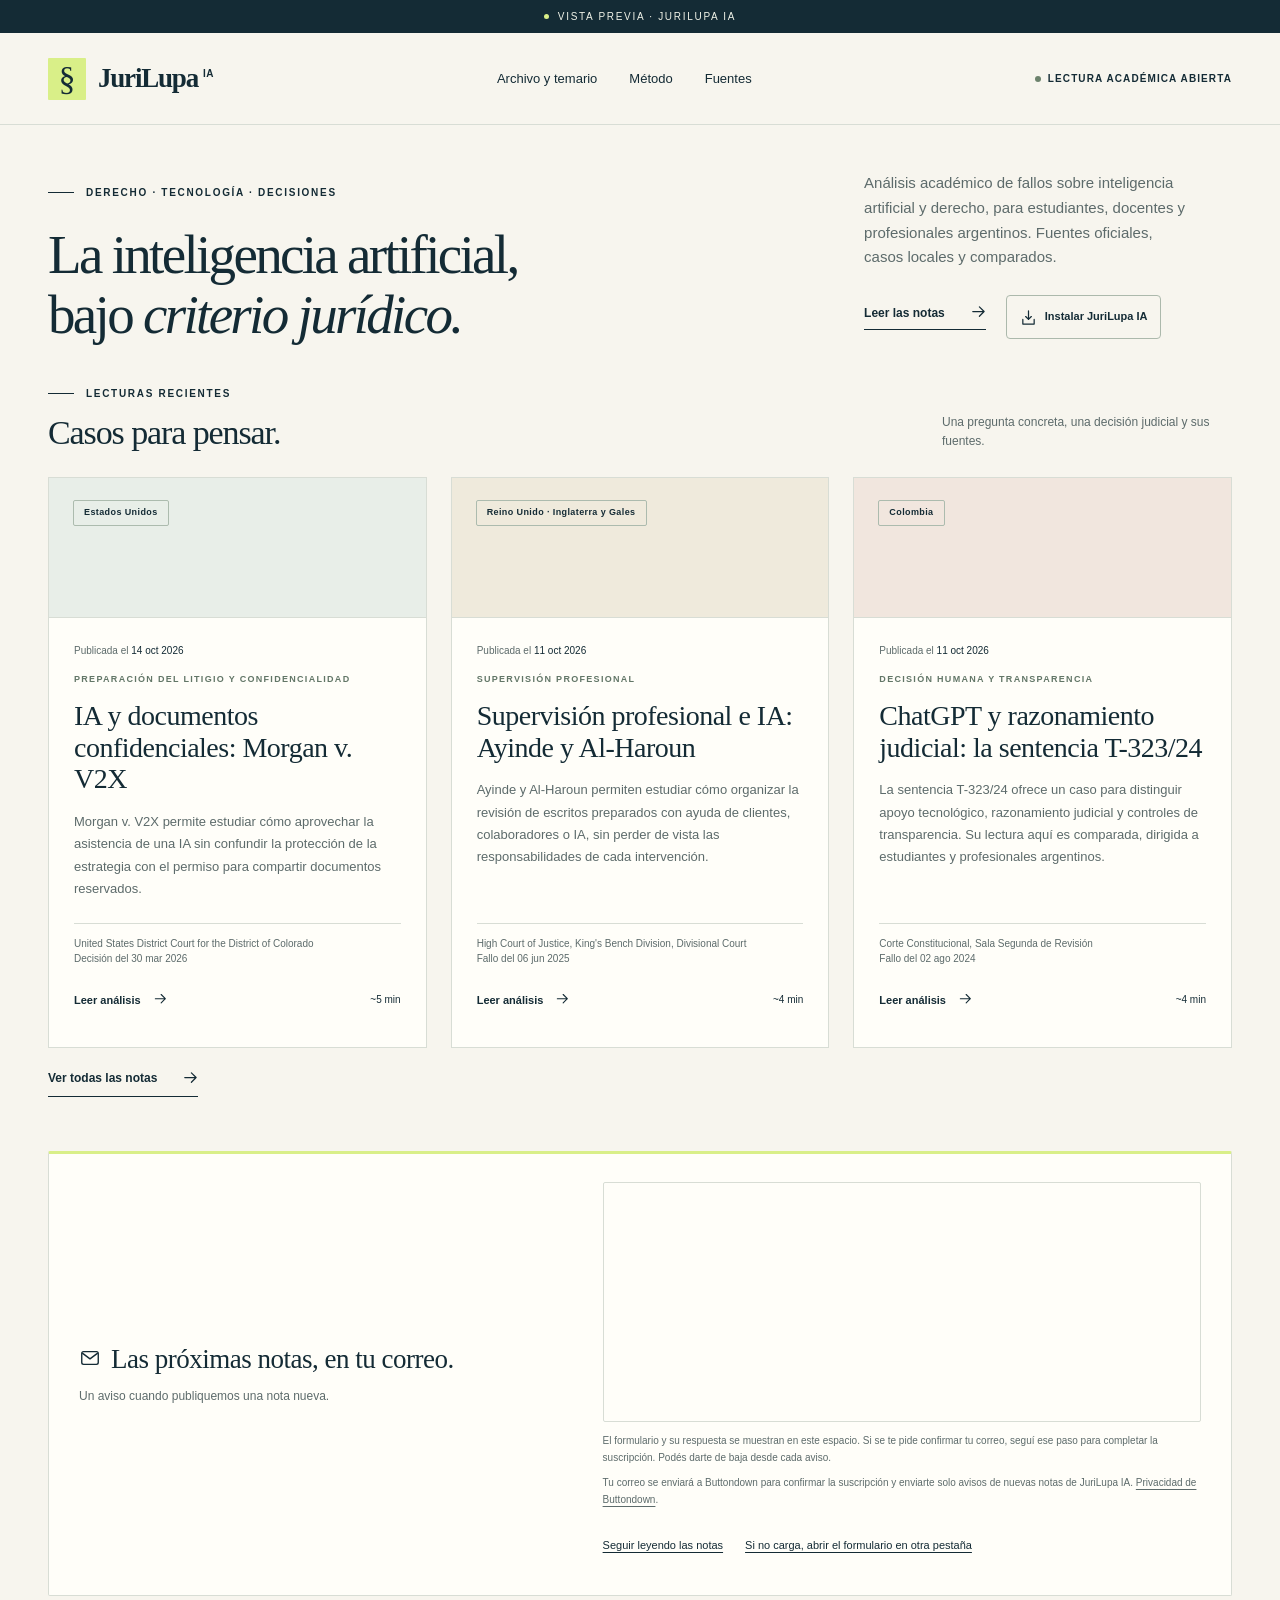
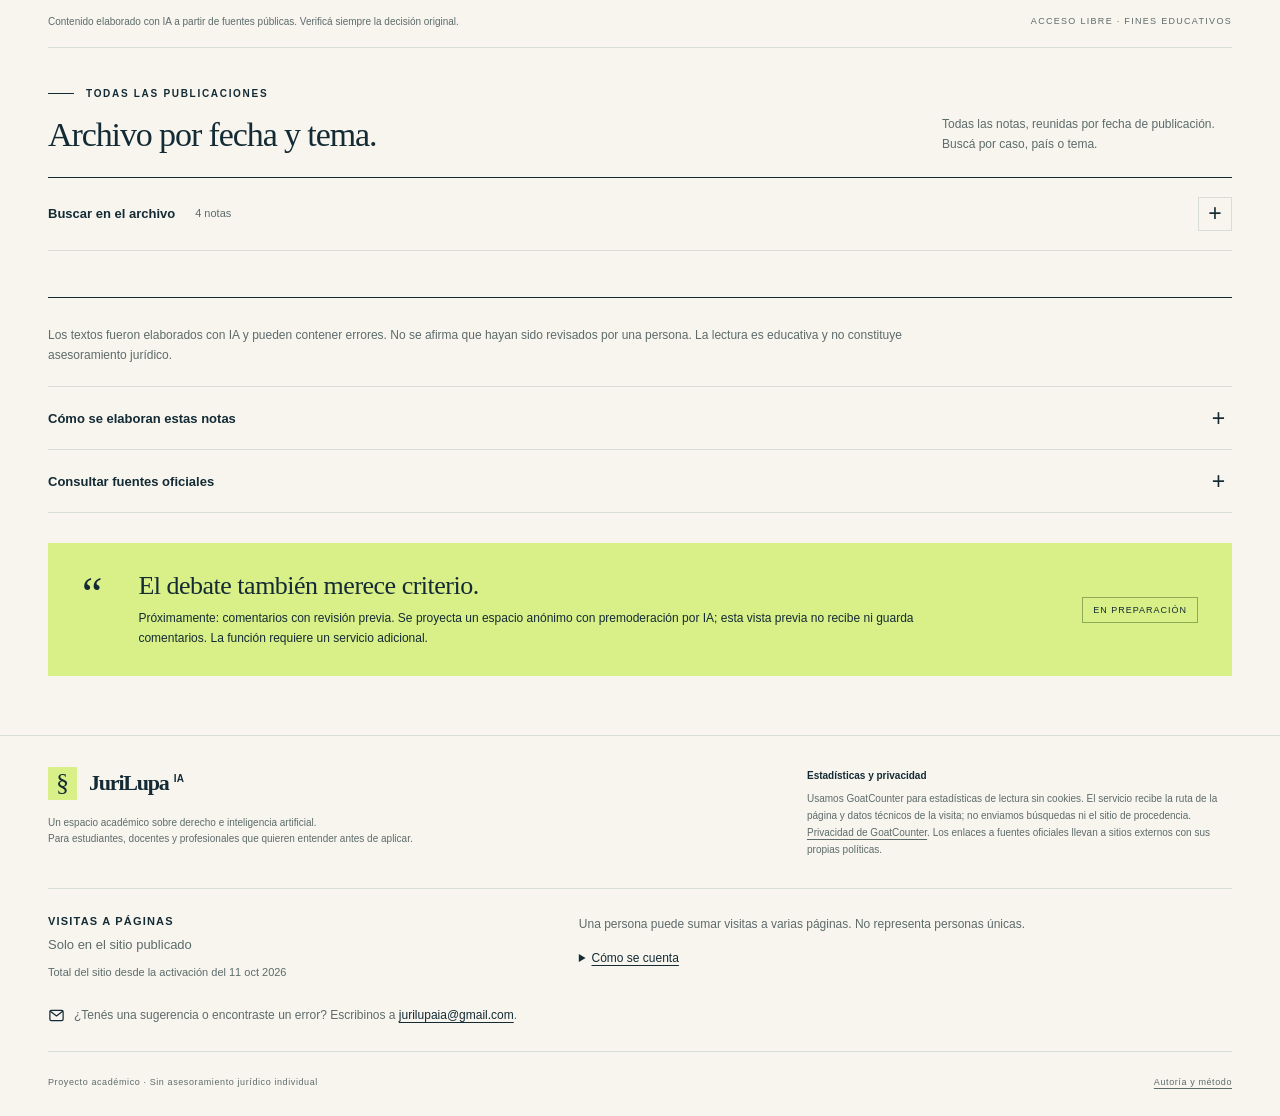
==== commit 469513cf: "Clarificar títulos y enlaces de los análisis de fallos" ====
--- a/index.html
+++ b/index.html
@@ -1,2 +1,2 @@
-<!doctype html><html lang="es-AR" data-mode="static" data-page-path="/jurilupa-ia/"><head><meta charset="utf-8"><meta name="viewport" content="width=device-width, initial-scale=1"><title>JuriLupa IA · Derecho e inteligencia artificial</title><meta name="description" content="Casos judiciales reales sobre inteligencia artificial, fuentes oficiales y análisis académico desde Argentina."><meta name="theme-color" content="#142b35"><meta name="color-scheme" content="only light"><meta name="referrer" content="no-referrer"><link rel="canonical" href="https://jurilupa-ia.github.io/jurilupa-ia/"><meta property="og:type" content="website"><meta property="og:title" content="JuriLupa IA · Derecho e inteligencia artificial"><meta property="og:description" content="Casos judiciales reales sobre inteligencia artificial, fuentes oficiales y análisis académico desde Argentina."><link rel="stylesheet" href="assets/styles.css"><link rel="manifest" href="manifest.webmanifest"><link rel="icon" href="assets/app-icon.svg" type="image/svg+xml"><link rel="apple-touch-icon" href="assets/apple-touch-icon.png"><meta name="apple-mobile-web-app-capable" content="yes"><meta name="mobile-web-app-capable" content="yes"><meta name="apple-mobile-web-app-title" content="JuriLupa IA"></head><body><a class="skip-link" href="#contenido">Saltar al contenido</a><div class="preview-banner"><span class="preview-dot"></span>Vista previa · JuriLupa IA</div><header class="site-header"><div class="wrap header-inner"><a class="brand" href="index.html" data-home="inicio" aria-label="JuriLupa IA, inicio"><span class="brand-mark" aria-hidden="true">§</span><span class="brand-name">JuriLupa<span>IA</span></span></a><nav class="main-nav" aria-label="Navegación principal"><a href="index.html#archivo" data-home="archivo">Archivo y temario</a><a href="index.html#metodo" data-home="metodo">Método</a><a class="desktop-nav" href="index.html#fuentes" data-home="fuentes">Fuentes</a></nav><div class="nav-note"><i></i>Lectura académica abierta</div></div></header><main id="home-view"><div class="wrap" id="inicio"><section class="hero" id="contenido"><div><div class="eyebrow">Derecho · Tecnología · Decisiones</div><h1>La inteligencia artificial,<br>bajo <em>criterio jurídico.</em></h1></div><div class="hero-description"><p>Casos reales para pensar el uso de la IA en el derecho. Fuentes a la vista, preguntas abiertas y una mirada académica desde Argentina.</p><div class="hero-actions"><a class="text-link" href="#lecturas" data-home="lecturas">Leer las notas <svg viewBox="0 0 18 18" fill="none" stroke="currentColor" stroke-width="1.3" stroke-linecap="round" stroke-linejoin="round" aria-hidden="true"><path d="M4 8h12m-5-5 5 5-5 5"/></svg></a><button class="install-button" type="button" data-install-control aria-controls="install-dialog" aria-haspopup="dialog" hidden><svg viewBox="0 0 18 18" fill="none" stroke="currentColor" stroke-width="1.3" stroke-linecap="round" stroke-linejoin="round" aria-hidden="true"><path d="M9 2v9m-3-3 3 3 3-3M3 11v5h12v-5"/></svg><span>Instalar JuriLupa IA</span></button></div></div></section><section class="latest-readings" id="lecturas" aria-labelledby="latest-title"><div class="section-heading"><div><div class="eyebrow">Lecturas recientes</div><h2 id="latest-title">Casos para pensar.</h2></div><p>Una pregunta concreta, una decisión judicial y sus fuentes.</p></div><div class="reading-grid"><article class="reading-card" data-published="2026-10-14" data-order="0" data-country="Estados Unidos" data-topic="Preparación del litigio y confidencialidad"><div class="card-top"><span class="badge">Estados Unidos</span></div><div class="card-content"><p class="publication-date">Publicada el <time datetime="2026-10-14">14 oct 2026</time></p><p class="case-topic">Preparación del litigio y confidencialidad</p><h3><a href="articulos/ia-documentos-confidenciales-morgan-v2x.html" data-article="ia-documentos-confidenciales-morgan-v2x">¿Qué podemos cargar en una IA cuando preparamos un juicio?</a></h3><p class="case-summary">Morgan v. V2X permite estudiar cómo aprovechar la asistencia de una IA sin confundir la protección de la estrategia con el permiso para compartir documentos reservados.</p><div class="case-court">United States District Court for the District of Colorado<br>Decisión del <time datetime="2026-03-30">30 mar 2026</time></div><div class="card-bottom"><a href="articulos/ia-documentos-confidenciales-morgan-v2x.html" data-article="ia-documentos-confidenciales-morgan-v2x" aria-label="Leer análisis: ¿Qué podemos cargar en una IA cuando preparamos un juicio?">Leer análisis <svg viewBox="0 0 18 18" fill="none" stroke="currentColor" stroke-width="1.3" stroke-linecap="round" stroke-linejoin="round" aria-hidden="true"><path d="M4 8h12m-5-5 5 5-5 5"/></svg></a><span>~5 min</span></div></div></article><article class="reading-card" data-published="2026-10-11" data-order="1" data-country="Reino Unido · Inglaterra y Gales" data-topic="Supervisión profesional"><div class="card-top"><span class="badge">Reino Unido · Inglaterra y Gales</span></div><div class="card-content"><p class="publication-date">Publicada el <time datetime="2026-10-11">11 oct 2026</time></p><p class="case-topic">Supervisión profesional</p><h3><a href="articulos/supervision-profesional-ayinde-al-haroun.html" data-article="supervision-profesional-ayinde-al-haroun">¿Alcanza con confiar en la investigación que entrega otra persona?</a></h3><p class="case-summary">Ayinde y Al-Haroun permiten estudiar cómo organizar la revisión de escritos preparados con ayuda de clientes, colaboradores o IA, sin perder de vista las responsabilidades de cada intervención.</p><div class="case-court">High Court of Justice, King&#x27;s Bench Division, Divisional Court<br>Fallo del <time datetime="2025-06-06">06 jun 2025</time></div><div class="card-bottom"><a href="articulos/supervision-profesional-ayinde-al-haroun.html" data-article="supervision-profesional-ayinde-al-haroun" aria-label="Leer análisis: ¿Alcanza con confiar en la investigación que entrega otra persona?">Leer análisis <svg viewBox="0 0 18 18" fill="none" stroke="currentColor" stroke-width="1.3" stroke-linecap="round" stroke-linejoin="round" aria-hidden="true"><path d="M4 8h12m-5-5 5 5-5 5"/></svg></a><span>~4 min</span></div></div></article><article class="reading-card" data-published="2026-10-11" data-order="2" data-country="Colombia" data-topic="Decisión humana y transparencia"><div class="card-top"><span class="badge">Colombia</span></div><div class="card-content"><p class="publication-date">Publicada el <time datetime="2026-10-11">11 oct 2026</time></p><p class="case-topic">Decisión humana y transparencia</p><h3><a href="articulos/chatgpt-razonamiento-judicial-t323.html" data-article="chatgpt-razonamiento-judicial-t323">¿Puede un juez usar ChatGPT sin delegar su decisión?</a></h3><p class="case-summary">La sentencia T-323/24 ofrece un caso para distinguir apoyo tecnológico, razonamiento judicial y controles de transparencia. Su lectura aquí es comparada, dirigida a estudiantes y profesionales argentinos.</p><div class="case-court">Corte Constitucional, Sala Segunda de Revisión<br>Fallo del <time datetime="2024-08-02">02 ago 2024</time></div><div class="card-bottom"><a href="articulos/chatgpt-razonamiento-judicial-t323.html" data-article="chatgpt-razonamiento-judicial-t323" aria-label="Leer análisis: ¿Puede un juez usar ChatGPT sin delegar su decisión?">Leer análisis <svg viewBox="0 0 18 18" fill="none" stroke="currentColor" stroke-width="1.3" stroke-linecap="round" stroke-linejoin="round" aria-hidden="true"><path d="M4 8h12m-5-5 5 5-5 5"/></svg></a><span>~4 min</span></div></div></article></div><p class="all-readings-link"><a class="text-link" href="#archivo" data-home="archivo">Ver todas las notas <svg viewBox="0 0 18 18" fill="none" stroke="currentColor" stroke-width="1.3" stroke-linecap="round" stroke-linejoin="round" aria-hidden="true"><path d="M4 8h12m-5-5 5 5-5 5"/></svg></a></p></section><section class="subscription-note" id="novedades" aria-labelledby="subscription-title"><div class="subscription-copy"><h2 id="subscription-title"><svg class="subscription-mail-icon" viewBox="0 0 24 24" fill="none" stroke="currentColor" stroke-width="1.5" stroke-linecap="round" stroke-linejoin="round" aria-hidden="true" focusable="false"><rect x="3" y="5" width="18" height="14" rx="2"/><path d="m4 7 8 6 8-6"/></svg><span>Las próximas notas, en tu correo.</span></h2><p>Un aviso cuando publiquemos una nota nueva.</p></div><div class="subscription-entry"><iframe class="subscription-provider-frame" id="subscription-frame" title="Suscripción por correo a JuriLupa IA, gestionada por Buttondown" src="https://buttondown.com/jurilupaia?as_embed=true" loading="lazy" referrerpolicy="no-referrer" width="100%" height="360"></iframe><p class="subscription-help" id="subscription-help">El formulario y su respuesta se muestran en este espacio. Si se te pide confirmar tu correo, seguí ese paso para completar la suscripción. Podés darte de baja desde cada aviso.</p><p class="subscription-privacy" id="subscription-privacy">Tu correo se enviará a Buttondown para confirmar la suscripción y enviarte solo avisos de nuevas notas de JuriLupa IA. <a href="https://buttondown.com/legal/privacy" target="_blank" rel="noopener noreferrer">Privacidad de Buttondown</a>.</p><p class="subscription-context-links"><a href="#lecturas" data-home="lecturas">Seguir leyendo las notas</a><a href="https://buttondown.com/jurilupaia" target="_blank" rel="noopener noreferrer">Si no carga, abrir el formulario en otra pestaña</a></p></div></section><div class="editorial-line"><span>Contenido elaborado con IA a partir de fuentes públicas. Verificá siempre la decisión original.</span><span class="tiny-caps">Acceso libre · Fines educativos</span></div><section class="archive" id="archivo" aria-labelledby="archive-title"><div class="section-heading"><div><div class="eyebrow">Todas las publicaciones</div><h2 id="archive-title">Archivo por fecha y tema.</h2></div><p>Todas las notas, reunidas por fecha de publicación. Buscá por caso, país o tema.</p></div><details class="archive-disclosure" id="archive-disclosure"><summary><span class="archive-summary-label"><span class="when-closed">Buscar en el archivo</span><span class="when-open">Cerrar el archivo</span><span class="archive-summary-count">4 notas</span></span><span class="archive-toggle" aria-hidden="true">+</span></summary><div class="archive-content"><p class="archive-note">Las notas se agrupan por fecha de publicación. La fecha de cada fallo se indica por separado.</p><div class="search-tools" hidden><div class="search-panel"><svg viewBox="0 0 18 18" fill="none" stroke="currentColor" stroke-width="1.3" stroke-linecap="round" stroke-linejoin="round" aria-hidden="true"><path d="m13 13 4 4M14 8a6 6 0 1 1-12 0 6 6 0 0 1 12 0"/></svg><label class="sr-only" for="case-search">Buscar por caso, tribunal o concepto</label><input id="case-search" type="search" placeholder="Buscar por caso, tribunal o concepto…" autocomplete="off"><button id="clear-search" class="clear-search" type="button" aria-label="Borrar búsqueda" hidden>×</button></div><div class="filters"><div class="country-filters" role="group" aria-label="Filtrar por país"><button class="filter-button" data-country="all" type="button" aria-pressed="true">Todos</button><button class="filter-button" type="button" data-country="Argentina" aria-pressed="false">Argentina</button><button class="filter-button" type="button" data-country="Colombia" aria-pressed="false">Colombia</button><button class="filter-button" type="button" data-country="Estados Unidos" aria-pressed="false">Estados Unidos</button><button class="filter-button" type="button" data-country="Reino Unido · Inglaterra y Gales" aria-pressed="false">Reino Unido</button></div><div class="archive-selects"><label class="topic-filter" for="topic-select">Tema<select id="topic-select"><option value="">Todos los temas</option><option value="Verificación de fuentes">Verificación de fuentes</option><option value="Decisión humana y transparencia">Decisión humana y transparencia</option><option value="Supervisión profesional">Supervisión profesional</option><option value="Preparación del litigio y confidencialidad">Preparación del litigio y confidencialidad</option></select></label><label class="topic-filter" for="month-select">Publicadas en<select id="month-select"><option value="">Todos los meses</option><option value="2026-10">Octubre de 2026</option></select></label><label class="topic-filter" for="sort-select">Orden<select id="sort-select"><option value="desc">Más recientes primero</option><option value="asc">Más antiguas primero</option></select></label></div></div></div><noscript><p class="no-js-note">Los filtros necesitan JavaScript. Podés recorrer todas las notas por mes y abrirlas desde sus enlaces.</p></noscript><div class="archive-results"><p class="results-meta" id="results-count" role="status" aria-live="polite" aria-atomic="true">4 notas disponibles</p><button id="clear-filters" class="clear-filters" type="button" hidden>Quitar filtros</button></div><div id="archive-months"><section class="archive-month" id="archivo-2026-10" data-month="2026-10" aria-labelledby="month-2026-10"><div class="archive-month-heading"><h3 id="month-2026-10"><time datetime="2026-10">Octubre de 2026</time></h3><span class="month-count">4 notas</span></div><div class="article-grid"><article class="case-card" data-published="2026-10-14" data-order="0" data-country="Estados Unidos" data-topic="Preparación del litigio y confidencialidad" data-search="Estados Unidos Preparación del litigio y confidencialidad ¿Qué podemos cargar en una IA cuando preparamos un juicio? Morgan v. V2X permite estudiar cómo aprovechar la asistencia de una IA sin confundir la protección de la estrategia con el permiso para compartir documentos reservados. En un minuto Una persona que litigaba sin abogado utilizaba IA para preparar su caso. Un tribunal federal de Colorado reconoció que esa preparación podía recibir protección procesal, pero le ordenó identificar las herramientas empleadas con información confidencial. También fijó condiciones para cargar esos documentos en una plataforma. La decisión conserva espacio para una asistencia útil y obliga a mirar qué datos recibe el proveedor y bajo qué garantías. Es una resolución estadounidense sobre un incidente concreto, no una autorización general ni una regla aplicable automáticamente en Argentina. Fallo, pp. 1–2 y 14–16. Hechos y problema jurídico Archie Morgan demandó a V2X por discriminación laboral y actuaba sin representación letrada. La empresa negó las acusaciones. Durante el intercambio de documentación previo al juicio, llamado discovery, surgió una diferencia sobre el uso de IA con información protegida por una orden judicial de confidencialidad. La resolución que analizamos no decidió quién tenía razón en el conflicto laboral. Fallo, pp. 2–4. V2X pidió modificar aquella orden y conocer qué herramienta utilizaba Morgan para comprobar sus garantías. Él aceptaba discutir límites, pero sostenía que revelar sus herramientas expondría su estrategia. También planteó una desigualdad: restringir su acceso a ayudas tecnológicas mientras la contraparte disponía de recursos profesionales. La magistrada observó que ambas partes parecían utilizar IA. Fallo, pp. 2–4. La estrategia y el nombre de la herramienta La jueza aplicó la regla federal de procedimiento civil 26(b)(3), relativa al work product. En este contexto, la expresión se refiere a la protección frente al acceso de la contraparte a materiales preparados para el litigio. Entendió que una persona sin abogado también podía invocarla respecto de su preparación asistida por IA y que recurrir a estas herramientas no producía, por sí solo, una pérdida automática de protección. Distinguió esa protección general de la protección reforzada que la regla reserva a las impresiones del abogado u otro representante. Fallo, pp. 5–11. Sin embargo, el nombre de la herramienta planteaba otra cuestión. Morgan no había explicado de manera suficiente cómo identificarla revelaría sus ideas o estrategia. La empresa necesitaba ese dato para evaluar el tratamiento de su información confidencial. Por eso se ordenó comunicar qué plataformas había utilizado con esos documentos. La decisión no equivale a ordenar la entrega de todas sus conversaciones ni establece que toda elección tecnológica deba revelarse siempre. Fallo, pp. 11–12 y 16. Las condiciones para cargar documentos reservados La magistrada dispuso incorporar una cláusula dirigida a todas las partes y demás destinatarios autorizados. Para ingresar información designada CONFIDENTIAL bajo esa orden, exigió garantías contractuales documentadas. El proveedor debía tener prohibido almacenar o utilizar las entradas para entrenar o mejorar su modelo. También debía tener prohibido divulgarlas a terceros, salvo cuando esa comunicación fuera esencial para prestar el servicio. En ese supuesto, los terceros debían quedar sujetos a obligaciones de protección no inferiores a las de la orden. Fallo, pp. 14–15. Además, debía existir un derecho contractual a eliminar toda la información confidencial a pedido. Quien pretendiera utilizar una herramienta que cumpliera esas condiciones tenía que conservar documentación escrita de las garantías. Para la jueza, describir un sistema como seguro o cerrado no bastaba para resolver todos estos problemas. Fallo, pp. 13–15. Conviene mantener dos distinciones al leer ese pasaje. Que ciertos materiales de preparación puedan quedar protegidos frente a la contraparte no autoriza a cargar documentación recibida bajo restricciones. Y esa protección procesal no debe confundirse con el secreto profesional de una relación abogado-cliente: aquí se trataba de una persona que litigaba sin abogado y de la aplicación de una regla procesal civil específica. Fallo, pp. 5–11 y 14–15. La utilidad de la IA también forma parte del caso La jueza reconoció que las exigencias podían dejar fuera a muchas herramientas gratuitas o económicas y perjudicar a quienes no podían pagar servicios avanzados. Advirtió, además, contra el uso excesivo de la etiqueta de confidencialidad. Pero dejó expresamente abiertos los usos de IA que no implicaran cargar la información protegida por aquella orden, siempre respetando las demás obligaciones procesales. Fallo, p. 15 y notas 4–6. La enseñanza que proponemos extraer es preguntar qué información necesita realmente la tarea. Antes de discutir marcas o planes comerciales, conviene distinguir la ayuda buscada del material que sería necesario compartir. Es una lectura didáctica del problema, no un protocolo argentino establecido por este tribunal. Ejercicio breve para comparar dos usos Supuesto ficticio: en una clase, una estudiante pide a una IA que explique un párrafo de una sentencia pública. Después considera subir una carpeta recibida de la contraparte, con documentos sujetos a una orden de confidencialidad, para preparar preguntas. ¿Qué cambia? En el primer uso habrá que verificar que la explicación sea fiel al fallo. El segundo agrega un problema previo: si esos documentos pueden transmitirse a esa plataforma. En las circunstancias de Morgan, habría que examinar las garantías contractuales exigidas por la orden. Elegir una herramienta conocida o pagar una suscripción no demostraría, por sí solo, que las satisface. El ejercicio invita a revisar la carga propuesta, no a renunciar a toda asistencia tecnológica. Fallo, pp. 14–15. Fuente y alcance Analizamos únicamente la orden del 30 de marzo de 2026, documento 65. No se afirma que esté firme ni se informa aquí el resultado posterior del litigio. Las explicaciones en español son elaboración propia a partir del original inglés, no una traducción oficial. Texto completo en GovInfo. Ficha del caso - Caso: Morgan v. V2X, Inc. - Jurisdicción: Estados Unidos, Colorado. - Tribunal: United States District Court for the District of Colorado. - Magistrada: Maritza Dominguez Braswell. - Fecha de la decisión: 30 de marzo de 2026. - Expediente: 25-cv-01991-SKC-MDB, documento 65. - Tipo de resolución: orden sobre confidencialidad y obtención de información durante el proceso. - Eje de lectura: preparación del litigio y confidencialidad al utilizar IA. - Fuentes oficiales: resolución completa y ficha de GovInfo. Transparencia editorial Texto elaborado con inteligencia artificial a partir de la fuente oficial enlazada. Puede contener errores y no se afirma revisión humana. El ejercicio y las propuestas didácticas no son instrucciones del tribunal. Antes de utilizarlo profesionalmente, revisá la decisión original y el derecho aplicable. No constituye asesoramiento jurídico."><div class="card-top"><span class="badge">Estados Unidos</span></div><div class="card-content"><p class="publication-date">Publicada el <time datetime="2026-10-14">14 oct 2026</time></p><p class="case-topic">Preparación del litigio y confidencialidad</p><h4><a href="articulos/ia-documentos-confidenciales-morgan-v2x.html" data-article="ia-documentos-confidenciales-morgan-v2x">¿Qué podemos cargar en una IA cuando preparamos un juicio?</a></h4><p class="case-summary">Morgan v. V2X permite estudiar cómo aprovechar la asistencia de una IA sin confundir la protección de la estrategia con el permiso para compartir documentos reservados.</p><div class="case-court">United States District Court for the District of Colorado<br>Decisión del <time datetime="2026-03-30">30 mar 2026</time></div><div class="card-bottom"><a href="articulos/ia-documentos-confidenciales-morgan-v2x.html" data-article="ia-documentos-confidenciales-morgan-v2x" aria-label="Leer análisis: ¿Qué podemos cargar en una IA cuando preparamos un juicio?">Leer análisis <svg viewBox="0 0 18 18" fill="none" stroke="currentColor" stroke-width="1.3" stroke-linecap="round" stroke-linejoin="round" aria-hidden="true"><path d="M4 8h12m-5-5 5 5-5 5"/></svg></a><span>~5 min</span></div></div></article><article class="case-card" data-published="2026-10-11" data-order="1" data-country="Reino Unido · Inglaterra y Gales" data-topic="Supervisión profesional" data-search="¿Alcanza con confiar en la investigación que entrega otra persona? Reino Unido · Inglaterra y Gales High Court of Justice, King&#x27;s Bench Division, Divisional Court Supervisión profesional Ayinde y Al-Haroun permiten estudiar cómo organizar la revisión de escritos preparados con ayuda de clientes, colaboradores o IA, sin perder de vista las responsabilidades de cada intervención. La High Court examinó dos asuntos con citas judiciales falsas y dispuso derivaciones profesionales, sin condenar por contempt. En Ayinde consideró alcanzado el umbral para iniciar ese procedimiento, pero no lo inició; en Al-Haroun no lo consideró satisfecho respecto del solicitor. La lección práctica es verificar también la investigación recibida de clientes o colaboradores. Estas consecuencias pertenecen a Inglaterra y Gales y no se trasladan automáticamente a Argentina. La High Court examinó conjuntamente dos asuntos con citas judiciales falsas. En Al-Haroun, parte del material provenía de investigación del cliente. En Ayinde, la explicación del origen de las referencias fue controvertida. El problema era cómo habían llegado esos materiales al tribunal y qué responsabilidad correspondía a los profesionales que intervinieron. La sentencia analizó la falta de comprobación y la supervisión del trabajo. El pronunciamiento del 6 de junio de 2025 dispuso derivaciones a organismos profesionales. No condenó por contempt of court. En Ayinde consideró alcanzado el umbral para iniciar ese procedimiento, pero decidió no hacerlo; en Al-Haroun no lo consideró satisfecho respecto del solicitor. Destacó que confiar en la investigación del cliente no releva al profesional de verificarla. Estas respuestas pertenecen al derecho de Inglaterra y Gales y no se trasladan automáticamente a Argentina. Propuesta didáctica: imaginemos que una persona corrige estilo, otra revisa estrategia y una tercera firma. Si todas creen que alguien más controló las citas, el documento puede circular sin esa comprobación. Decir que un texto fue revisado no explica qué se revisó. Conviene nombrar la tarea: fidelidad de transcripciones, vigencia normativa, consistencia fáctica o adecuación del pedido. También ayuda separar confianza interpersonal y evidencia documental. Un colaborador responsable puede recibir información defectuosa; un cliente puede aportar una pista útil que requiera investigación adicional. Pedir el documento original y su pasaje relevante permite trabajar mejor con ambos. La procedencia de una sugerencia orienta las preguntas, pero no reemplaza el examen de su contenido. 1. Recibí el material con contexto. Preguntá qué problema pretende resolver, de dónde provienen las referencias y qué verificaciones se hicieron. Identificá si contiene transcripciones, resúmenes propios o texto generado. La respuesta sirve para organizar la revisión; no debe usarse como un certificado automático de exactitud ni como una acusación anticipada. 2. Asigná un responsable por control. Para cada afirmación jurídica relevante, alguien debe abrir la fuente, ubicar el pasaje y explicar su relación con el argumento. La persona que revisa estrategia puede ser otra, pero necesita ver el estado de esas comprobaciones. Una lista breve evita que las tareas menos visibles queden entre dos roles. 3. Separá pendientes y verificados. Conservá las referencias aún no corroboradas en un espacio de investigación, fuera del texto listo para presentar. Si faltan documentos, buscá acceso o reformulá el argumento con materiales comprobables. No completes de memoria fechas, salas o números de expediente para que la referencia parezca terminada. 4. Hacé un control final sobre la versión real. La copia revisada y la que se envía pueden ser distintas. Compará los cambios posteriores y verificá que no reaparezcan fragmentos descartados. Es útil guardar una versión cerrada junto con su lista de fuentes, dejando claro qué modificaciones exigirían una nueva revisión. 5. Si aparece un error, evaluá todo su alcance. Identificá qué afirmaciones dependen de él y qué otros textos reutilizan el mismo material. Prepará una explicación precisa y una propuesta de corrección para quien deba decidir los pasos procesales. Evitá sustituir rápidamente una cita por otra solo porque conduce a una conclusión parecida: también debe comprobarse. Supuesto ficticio: una estudiante prepara un borrador, un cliente agrega dos precedentes y una abogada lo revisa antes de un vencimiento. Diseñá una lista de cinco casillas que permita decidir si está listo. No alcanza con escribir quién redactó o quién leyó. Respuesta orientativa: verificá identificación de cada fuente, lectura del pasaje pertinente, correspondencia con los hechos, control de la versión final y registro de pendientes. Después indicá quién puede resolver cada duda. Si una fuente importante sigue sin corroborarse, explicitá qué parte del argumento deberá retirarse, sustituirse o investigarse antes de la presentación. Fuente primaria: Ayinde v London Borough of Haringey y Al-Haroun v Qatar National Bank, [2025] EWHC 1383 (Admin), 6 de junio de 2025, especialmente párrafos 63 a 82, PDF oficial de Judiciary UK. No se informa aquí sobre decisiones disciplinarias posteriores. Texto elaborado con inteligencia artificial para un prototipo educativo de JuriLupa IA. No se afirma revisión humana. Las propuestas de trabajo y el ejercicio son elaboración didáctica, no instrucciones del tribunal. Antes de utilizarlo profesionalmente, revisá las fuentes y el derecho aplicable. No constituye asesoramiento jurídico."><div class="card-top"><span class="badge">Reino Unido · Inglaterra y Gales</span></div><div class="card-content"><p class="publication-date">Publicada el <time datetime="2026-10-11">11 oct 2026</time></p><p class="case-topic">Supervisión profesional</p><h4><a href="articulos/supervision-profesional-ayinde-al-haroun.html" data-article="supervision-profesional-ayinde-al-haroun">¿Alcanza con confiar en la investigación que entrega otra persona?</a></h4><p class="case-summary">Ayinde y Al-Haroun permiten estudiar cómo organizar la revisión de escritos preparados con ayuda de clientes, colaboradores o IA, sin perder de vista las responsabilidades de cada intervención.</p><div class="case-court">High Court of Justice, King&#x27;s Bench Division, Divisional Court<br>Fallo del <time datetime="2025-06-06">06 jun 2025</time></div><div class="card-bottom"><a href="articulos/supervision-profesional-ayinde-al-haroun.html" data-article="supervision-profesional-ayinde-al-haroun" aria-label="Leer análisis: ¿Alcanza con confiar en la investigación que entrega otra persona?">Leer análisis <svg viewBox="0 0 18 18" fill="none" stroke="currentColor" stroke-width="1.3" stroke-linecap="round" stroke-linejoin="round" aria-hidden="true"><path d="M4 8h12m-5-5 5 5-5 5"/></svg></a><span>~4 min</span></div></div></article><article class="case-card" data-published="2026-10-11" data-order="2" data-country="Colombia" data-topic="Decisión humana y transparencia" data-search="¿Puede un juez usar ChatGPT sin delegar su decisión? Colombia Corte Constitucional, Sala Segunda de Revisión Decisión humana y transparencia La sentencia T-323/24 ofrece un caso para distinguir apoyo tecnológico, razonamiento judicial y controles de transparencia. Su lectura aquí es comparada, dirigida a estudiantes y profesionales argentinos. La Corte Constitucional colombiana examinó una sentencia que incorporaba respuestas de ChatGPT. No encontró sustitución del razonamiento humano: el juez había analizado y decidido previamente, sin cargar datos personales o sensibles del caso. Señaló, sin embargo, déficits de transparencia y responsabilidad y fijó pautas de uso. La lección es delimitar y documentar la asistencia. La T-323/24 no habilita cualquier uso ni vincula directamente a los tribunales argentinos. En una tutela sobre acceso a servicios de salud, un juez colombiano incorporó preguntas y respuestas de ChatGPT en su sentencia. La Corte Constitucional examinó si ese uso afectaba el debido proceso y la garantía del juez natural. Constató que el funcionario había desarrollado antes el análisis jurídico y adoptado la decisión, y que no ingresó datos personales o sensibles del caso en la herramienta. La T-323/24 no encontró sustitución del razonamiento humano ni invalidez por ese uso de IA. Sin embargo, advirtió cumplimiento incompleto de transparencia y responsabilidad. Estableció pautas de control humano, verificación y privacidad, y ordenó elaborar lineamientos y capacitar. La validez de aquella decisión no equivale a aprobar cualquier utilización futura. Se trata de jurisprudencia colombiana: no es una regla directamente vinculante para los tribunales argentinos. Propuesta didáctica: clasificá las tareas antes de valorar la herramienta. Una actividad editorial puede consistir en detectar repeticiones o proponer títulos. Una actividad de investigación puede sugerir términos de búsqueda. Una actividad decisoria comprende seleccionar los hechos relevantes, valorar argumentos y justificar una solución. La etiqueta comercial del producto explica poco si no conocemos la tarea concreta. Para una clase o una oficina, resulta útil comparar dos versiones de un mismo documento. ¿Qué afirmaciones estaban presentes antes de la asistencia? ¿Cuáles fueron agregadas? ¿Cambió el grado de certeza? ¿Una posibilidad se volvió una conclusión? Esta comparación permite descubrir alteraciones sustantivas ocultas bajo una mejora de estilo. Una frase más clara también puede ser menos exacta. 1. Definí la tarea por escrito. Indicá el resultado esperado y qué partes quedan fuera. Un encargo acotado sería señalar términos ambiguos en un texto previamente preparado. Un encargo abierto, como resolver todo el expediente, dificulta saber qué razonamiento pertenece a la persona y qué apareció por sugerencia del sistema. La delimitación permite evaluar el resultado contra un objetivo concreto. 2. Prepará una versión segura del material. Trabajá, cuando alcance, con ejemplos ficticios o fragmentos públicos. Revisá nombres, identificadores, detalles de salud y combinaciones que puedan individualizar a alguien. Cambiar un nombre no garantiza anonimato. Antes de cargar documentación real, evaluá autorizaciones, confidencialidad, condiciones del servicio y reglas institucionales aplicables; si falta claridad, suspendé esa carga. 3. Conservá el razonamiento propio. Elaborá un esquema con problema, hechos, fuentes, alternativas y conclusión provisional. Después compará cualquier sugerencia con ese esquema. Una contradicción puede ser valiosa como pregunta de investigación, pero requiere comprobación independiente. No la resuelvas por la seguridad con la que la herramienta formula su respuesta. 4. Revisá cada cambio sustantivo. Confirmá que una simplificación no haya suprimido una excepción, confundido una carga procesal o convertido una inferencia en hecho probado. Marcá las propuestas aceptadas y las rechazadas. Cuando aparezca una fuente nueva, localizá su texto original antes de utilizarla como respaldo del argumento. 5. Diseñá una constancia comprensible. Para un ejercicio académico, registrá herramienta, fecha, propósito, tipo de datos y controles realizados. Explicá qué partes recibieron asistencia. En una actuación profesional, adaptá esa documentación a las exigencias y canales correspondientes, sin incorporar conversaciones completas si exponen información reservada. Transparencia y prudencia informativa deben pensarse juntas. Supuesto ficticio: tu borrador dice que un documento podría respaldar una hipótesis si se confirma su autenticidad. Una herramienta lo reescribe afirmando que el documento demuestra esa hipótesis. ¿Es una mejora editorial? Identificá las dos modificaciones y prepará una devolución de tres líneas. Respuesta orientativa: desapareció la condición de autenticidad y aumentó el grado de certeza. Restaurá ambas precisiones. Luego explicá qué verificación permitiría, eventualmente, modificar la conclusión. Para comparar trabajos en clase, pedí que cada grupo justifique el cambio con el material disponible, sin acudir a la supuesta autoridad del sistema. Fuente primaria: Corte Constitucional de Colombia, sentencia T-323/24, 2 de agosto de 2024; fundamentos 347 a 376 y resolutivos cuarto a sexto, en la Relatoría oficial. La actividad propuesta es una lectura comparada, no una descripción de la regulación argentina vigente. Texto elaborado con inteligencia artificial para un prototipo educativo de JuriLupa IA. No se afirma revisión humana. Las propuestas de trabajo y el ejercicio son elaboración didáctica, no instrucciones del tribunal. Antes de utilizarlo profesionalmente, revisá las fuentes y el derecho aplicable. No constituye asesoramiento jurídico."><div class="card-top"><span class="badge">Colombia</span></div><div class="card-content"><p class="publication-date">Publicada el <time datetime="2026-10-11">11 oct 2026</time></p><p class="case-topic">Decisión humana y transparencia</p><h4><a href="articulos/chatgpt-razonamiento-judicial-t323.html" data-article="chatgpt-razonamiento-judicial-t323">¿Puede un juez usar ChatGPT sin delegar su decisión?</a></h4><p class="case-summary">La sentencia T-323/24 ofrece un caso para distinguir apoyo tecnológico, razonamiento judicial y controles de transparencia. Su lectura aquí es comparada, dirigida a estudiantes y profesionales argentinos.</p><div class="case-court">Corte Constitucional, Sala Segunda de Revisión<br>Fallo del <time datetime="2024-08-02">02 ago 2024</time></div><div class="card-bottom"><a href="articulos/chatgpt-razonamiento-judicial-t323.html" data-article="chatgpt-razonamiento-judicial-t323" aria-label="Leer análisis: ¿Puede un juez usar ChatGPT sin delegar su decisión?">Leer análisis <svg viewBox="0 0 18 18" fill="none" stroke="currentColor" stroke-width="1.3" stroke-linecap="round" stroke-linejoin="round" aria-hidden="true"><path d="M4 8h12m-5-5 5 5-5 5"/></svg></a><span>~4 min</span></div></div></article><article class="case-card" data-published="2026-10-11" data-order="3" data-country="Argentina" data-topic="Verificación de fuentes" data-search="¿Quién responde cuando una cita judicial no existe? Argentina Cámara de Apelaciones de General Roca, Sala I Verificación de fuentes El caso de General Roca permite practicar una habilidad central: comprobar cada precedente antes de convertir una respuesta de IA en un argumento profesional. En un litigio de consumo, la Cámara de General Roca detectó 26 precedentes inexistentes. Consideró probable, sin acreditarlo, el uso de IA. No aplicó sanción disciplinaria formal: formuló un llamado de atención, ofició al Colegio y excluyó honorarios por tareas inoficiosas. La enseñanza práctica es verificar existencia, contenido y pertinencia de cada cita. Ni la apariencia profesional del texto ni su origen tecnológico sustituyen ese control. En M.J.L. c/ Peugeot Citroën Argentina S.A. y otra, un litigio de consumo por un automóvil, la Sala I de General Roca detectó 26 precedentes inexistentes: seis en un escrito de una codemandada y veinte en presentaciones de la actora. El tribunal requirió sus fuentes. Consideró muy probable el uso de IA, sin tenerlo por acreditado. La cuestión relevante era la responsabilidad por presentar respaldo jurisprudencial que no podía verificarse. La Cámara destacó el deber profesional de cotejar las fuentes. Expresó que no aplicaría sanciones en esa instancia, pero formuló un severo llamado de atención y ordenó oficiar al Colegio de Abogados. Además, declaró inoficiosas las tareas de ambos letrados en la alzada y no les atribuyó honorarios por ellas. Conviene distinguir esta consecuencia económica de una sanción disciplinaria formal. El fallo tampoco demuestra que cualquier error de cita provenga de IA. Propuesta didáctica: imaginemos una ficha dividida en existencia, fidelidad y pertinencia. En la primera casilla guardamos la identificación y el documento original. En la segunda anotamos el pasaje preciso que respalda nuestra afirmación. En la tercera explicamos por qué esa regla puede trasladarse a los hechos que analizamos. Una marca positiva en una casilla no completa las demás. La existencia requiere encontrar la resolución, no solamente otra página que repita su nombre. La fidelidad exige leer alrededor del fragmento seleccionado: puede tratarse del argumento de una parte, de una postura rechazada o de un voto minoritario. La pertinencia pide comparar hechos, normas, competencia y alcance. Este método también sirve cuando la referencia llegó por correo, una clase o una base de apuntes. 1. Separá investigación y redacción. Prepará primero una lista de proposiciones que necesitás sostener. Por ejemplo: qué requisito legal está discutido, qué hecho lo acredita y qué consecuencia pretendés. Buscá materiales para esas preguntas; evitá acumular citas que solo aporten apariencia de autoridad. 2. Abrí cada fuente primaria. Registrá tribunal, sala, fecha, expediente y dirección de consulta. Conservá una copia cuando sea posible y esté permitido. Si el enlace está caído, buscá otra publicación institucional o solicitá acceso por una vía apropiada. Una búsqueda fallida no prueba por sí sola la inexistencia, pero deja la referencia pendiente. 3. Redactá una ficha breve con tus propias palabras. Identificá hechos relevantes, cuestión, decisión y razón decisiva. Después agregá el fragmento que realmente vas a utilizar, indicando su ubicación. Cuando uses comillas, compará palabra por palabra con el original y señalá cualquier omisión que pueda alterar el sentido. 4. Controlá el argumento completo. Preguntate qué cambia si retirás esa cita. Si la conclusión queda sin apoyo, necesitás más investigación. Si la regla sigue sostenida por otras fuentes verificadas, simplificá. Antes de firmar, revisá también nombres, fechas, normas y referencias cruzadas incorporadas durante las sucesivas versiones. 5. Dejá constancia del control. Una carpeta compartida y una lista sencilla pueden ser suficientes: afirmación, fuente, pasaje, persona que revisa y fecha. El objetivo es que otra persona pueda reconstruir el recorrido sin repetir toda la búsqueda. Reservá tiempo para esta tarea desde el comienzo, especialmente cuando exista un vencimiento cercano. Supuesto ficticio: recibís un borrador con tres fallos. El primero existe y sostiene la regla invocada; el segundo existe, pero resuelve otra cuestión; el tercero solo aparece en la respuesta de un chatbot. Tenés veinte minutos para preparar una devolución. Clasificá cada referencia y escribí qué comprobación falta. Respuesta orientativa: conservá provisionalmente el primero, justificando su pertinencia; reemplazá o reformulá el segundo después de leerlo; retirá del borrador final el tercero mientras no pueda corroborarse. Pedirle al mismo chatbot que confirme su respuesta no cierra la verificación. Fuente primaria: sentencia del 18 de septiembre de 2025, expediente RO-12819-C-0000, considerandos VIII y IX y parte resolutiva, publicada en PUMA del Poder Judicial de Río Negro. Este comentario estudia ese pronunciamiento; no informa sobre eventuales actuaciones posteriores. Texto elaborado con inteligencia artificial para un prototipo educativo de JuriLupa IA. No se afirma revisión humana. Las propuestas de trabajo y el ejercicio son elaboración didáctica, no instrucciones del tribunal. Antes de utilizarlo profesionalmente, revisá las fuentes y el derecho aplicable. No constituye asesoramiento jurídico."><div class="card-top"><span class="badge">Argentina</span></div><div class="card-content"><p class="publication-date">Publicada el <time datetime="2026-10-11">11 oct 2026</time></p><p class="case-topic">Verificación de fuentes</p><h4><a href="articulos/citas-inexistentes-general-roca.html" data-article="citas-inexistentes-general-roca">¿Quién responde cuando una cita judicial no existe?</a></h4><p class="case-summary">El caso de General Roca permite practicar una habilidad central: comprobar cada precedente antes de convertir una respuesta de IA en un argumento profesional.</p><div class="case-court">Cámara de Apelaciones de General Roca, Sala I<br>Fallo del <time datetime="2025-09-18">18 sep 2025</time></div><div class="card-bottom"><a href="articulos/citas-inexistentes-general-roca.html" data-article="citas-inexistentes-general-roca" aria-label="Leer análisis: ¿Quién responde cuando una cita judicial no existe?">Leer análisis <svg viewBox="0 0 18 18" fill="none" stroke="currentColor" stroke-width="1.3" stroke-linecap="round" stroke-linejoin="round" aria-hidden="true"><path d="M4 8h12m-5-5 5 5-5 5"/></svg></a><span>~4 min</span></div></div></article></div></section></div><div class="empty-state" id="empty-results" hidden><h3>No encontramos esa lectura.</h3><p>Probá con otro concepto o quitá algún filtro.</p><button id="reset-filters" class="outline-button" type="button">Ver todas las notas <svg viewBox="0 0 18 18" fill="none" stroke="currentColor" stroke-width="1.3" stroke-linecap="round" stroke-linejoin="round" aria-hidden="true"><path d="M4 8h12m-5-5 5 5-5 5"/></svg></button></div></div></details></section><section class="method method-compact" id="metodo" aria-labelledby="method-title"><p class="method-notice">Los textos fueron elaborados con IA y pueden contener errores. No se afirma que hayan sido revisados por una persona. La lectura es educativa y no constituye asesoramiento jurídico.</p><details class="reference-disclosure" id="method-disclosure"><summary><span id="method-title">Cómo se elaboran estas notas</span><span class="reference-toggle" aria-hidden="true">+</span></summary><div class="reference-content"><p class="method-intro">La IA puede ayudar a estudiar una decisión. La comprensión jurídica exige volver a los hechos, al texto y a la jurisdicción.</p><div class="method-steps"><div class="method-step"><h3>La fuente, siempre a mano</h3><p>Cada análisis enlaza la decisión oficial. Se distinguen los hechos del caso, el criterio del tribunal y los ejercicios didácticos, que son ficticios.</p></div><div class="method-step"><h3>Comparar sin trasladar reglas</h3><p>Los casos extranjeros son referencias académicas. No se presentan como derecho aplicable en Argentina ni reemplazan el análisis de las normas locales.</p></div></div></div></details></section><section class="source-section source-compact" id="fuentes" aria-labelledby="sources-title"><details class="reference-disclosure" id="sources-disclosure"><summary><span id="sources-title">Consultar fuentes oficiales</span><span class="reference-toggle" aria-hidden="true">+</span></summary><div class="reference-content"><p class="source-intro">Accedé directamente a las sentencias, sin pasar por las notas.</p><div class="source-list"><a class="source-link" href="https://www.govinfo.gov/content/pkg/USCOURTS-cod-1_25-cv-01991/pdf/USCOURTS-cod-1_25-cv-01991-0.pdf" target="_blank" rel="noopener noreferrer"><span><span class="source-label">Leer la orden de Morgan v. V2X en GovInfo</span><small>Estados Unidos · 30 mar 2026</small></span><svg viewBox="0 0 18 18" fill="none" stroke="currentColor" stroke-width="1.3" stroke-linecap="round" stroke-linejoin="round" aria-hidden="true"><path d="M6 3h9v9M15 3 3 15"/></svg></a><a class="source-link" href="https://puma.jusrionegro.gov.ar/expjud/busqueda-publica/view/d357455b-2373-4d2a-afe3-a9a435ffa56f" target="_blank" rel="noopener noreferrer"><span><span class="source-label">Leer la sentencia oficial en PUMA</span><small>Argentina · 18 sep 2025</small></span><svg viewBox="0 0 18 18" fill="none" stroke="currentColor" stroke-width="1.3" stroke-linecap="round" stroke-linejoin="round" aria-hidden="true"><path d="M6 3h9v9M15 3 3 15"/></svg></a><a class="source-link" href="https://www.corteconstitucional.gov.co/relatoria/2024/T-323-24.htm" target="_blank" rel="noopener noreferrer"><span><span class="source-label">Leer T-323/24 en la Relatoría oficial</span><small>Colombia · 02 ago 2024</small></span><svg viewBox="0 0 18 18" fill="none" stroke="currentColor" stroke-width="1.3" stroke-linecap="round" stroke-linejoin="round" aria-hidden="true"><path d="M6 3h9v9M15 3 3 15"/></svg></a><a class="source-link" href="https://www.judiciary.uk/wp-content/uploads/2025/06/Ayinde-v-London-Borough-of-Haringey-and-Al-Haroun-v-Qatar-National-Bank.pdf" target="_blank" rel="noopener noreferrer"><span><span class="source-label">Leer la sentencia oficial de la High Court</span><small>Reino Unido · Inglaterra y Gales · 06 jun 2025</small></span><svg viewBox="0 0 18 18" fill="none" stroke="currentColor" stroke-width="1.3" stroke-linecap="round" stroke-linejoin="round" aria-hidden="true"><path d="M6 3h9v9M15 3 3 15"/></svg></a></div></div></details></section><section class="community" aria-labelledby="community-title"><span class="community-symbol" aria-hidden="true">“</span><div class="community-copy"><h2 id="community-title">El debate también merece criterio.</h2><p>Próximamente: comentarios con revisión previa. Se proyecta un espacio anónimo con premoderación por IA; esta vista previa no recibe ni guarda comentarios. La función requiere un servicio adicional.</p></div><span class="soon-tag">En preparación</span></section></div></main><footer class="site-footer"><div class="wrap"><div class="footer-top"><div><a class="brand" href="index.html" data-home="inicio" aria-label="JuriLupa IA, inicio"><span class="brand-mark" aria-hidden="true">§</span><span class="brand-name">JuriLupa<span>IA</span></span></a><p class="footer-description">Un espacio académico sobre derecho e inteligencia artificial.<br>Para estudiantes, docentes y profesionales que quieren entender antes de aplicar.</p></div><p class="privacy" id="privacidad"><strong>Estadísticas y privacidad</strong>Usamos GoatCounter para estadísticas de lectura sin cookies. El servicio recibe la ruta de la página y datos técnicos de la visita; no enviamos búsquedas ni el sitio de procedencia. <a href="https://www.goatcounter.com/help/privacy" target="_blank" rel="noopener noreferrer">Privacidad de GoatCounter</a>. Los enlaces a fuentes oficiales llevan a sitios externos con sus propias políticas.</p></div><section class="visit-counter" aria-labelledby="visit-counter-label"><div class="visit-counter-heading"><span class="visit-counter-label" id="visit-counter-label">Visitas a páginas</span><span class="visit-counter-value" id="visit-count" role="status" aria-live="polite" aria-atomic="true" aria-describedby="visit-counter-label">No se pudo actualizar el contador.</span><span class="visit-counter-since">Total del sitio desde la activación del <time datetime="2026-10-11">11 oct 2026</time></span></div><div class="visit-counter-explanation"><p>Una persona puede sumar visitas a varias páginas. No representa personas únicas.</p><details><summary>Cómo se cuenta</summary><p>Con la configuración predeterminada de sesiones, GoatCounter agrupa las visitas repetidas a una misma página durante hasta 8 horas. El total puede tardar hasta 4 horas en actualizarse. No incluye tráfico anterior a la activación ni todas las visitas: los bloqueadores, JavaScript desactivado y las direcciones con parámetros pueden impedir el registro. Si no podemos obtener el total, hacemos un reintento automático ante fallos transitorios. Si sigue sin estar disponible, mostramos un aviso discreto sin inventar cifras.</p></details></div></section><div class="footer-install"></div><p class="footer-contact"><svg viewBox="0 0 18 18" fill="none" stroke="currentColor" stroke-width="1.3" stroke-linecap="round" stroke-linejoin="round" aria-hidden="true"><rect x="2" y="3.5" width="14" height="11" rx="1.5"/><path d="m2.5 4.5 6.5 5 6.5-5"/></svg><span>¿Tenés una sugerencia o encontraste un error? Escribinos a <a href="mailto:jurilupaia@gmail.com">jurilupaia@gmail.com</a>.</span></p><div class="footer-bottom"><span>Proyecto académico · Sin asesoramiento jurídico individual</span><a href="index.html#metodo" data-home="metodo">Autoría y método</a></div></div></footer><dialog class="install-dialog" id="install-dialog" aria-labelledby="install-title" aria-describedby="install-description" closedby="any"><div class="install-panel"><button class="install-close" type="button" aria-label="Cerrar instrucciones de instalación" autofocus>×</button><img class="install-app-icon" src="assets/app-icon.svg" width="56" height="56" alt=""><p class="install-eyebrow">Siempre a mano</p><h2 id="install-title">JuriLupa IA, en tu inicio.</h2><p id="install-description">Agregá el sitio a tu pantalla de inicio. Necesitás conexión a internet para consultar las notas y sus fuentes.</p><p class="install-status" id="install-status" role="status" aria-live="polite" hidden></p><button class="install-native" id="install-native" type="button" hidden>Continuar con el navegador <svg viewBox="0 0 18 18" fill="none" stroke="currentColor" stroke-width="1.3" stroke-linecap="round" stroke-linejoin="round" aria-hidden="true"><path d="M4 8h12m-5-5 5 5-5 5"/></svg></button><p class="install-inapp-note">Si abriste el enlace dentro de otra app, usá su menú para abrirlo en tu navegador habitual. Si esa opción no aparece, copiá la dirección y abrila en Safari o Chrome.</p><div class="install-guides"><details data-install-guide="ios"><summary>iPhone o iPad · Safari</summary><ol><li>Abrí la portada de JuriLupa IA en Safari.</li><li>Tocá Compartir, directamente o dentro del menú de la página.</li><li>Elegí «Añadir a pantalla de inicio» o «Agregar a inicio». Si aparece «Abrir como app web», dejalo activado y confirmá con «Añadir» o «Agregar».</li></ol></details><details data-install-guide="android"><summary>Android · Chrome</summary><ol><li>Abrí la portada en Chrome y tocá el menú de tres puntos.</li><li>Elegí «Instalar y crear acceso directo» y luego «Instalar», si está disponible. En otras versiones puede aparecer «Añadir a pantalla de inicio».</li><li>Seguí la confirmación del navegador. Si solo ofrece crear un acceso directo, este abrirá el sitio en el navegador.</li></ol></details><details data-install-guide="samsung"><summary>Samsung Internet</summary><p>En el menú del navegador, buscá la opción para añadir la página a la pantalla de inicio. Según la versión, puede aparecer dentro de «Añadir página a» o como un símbolo + en la barra de direcciones. Confirmá los pasos que te muestre.</p></details><details data-install-guide="desktop"><summary>Computadora u otro navegador</summary><p>Buscá «Instalar» en la barra de direcciones o en el menú del navegador. Si no ofrece esa opción, podés guardar el sitio en tus favoritos.</p></details></div><p class="install-footnote">Las opciones y los nombres varían según el navegador y su versión. La instalación se confirma en el navegador.</p></div></dialog><div class="reading-progress" id="reading-progress" aria-hidden="true"></div><div class="toast" id="toast" role="status" aria-live="polite" hidden></div><script src="assets/site.js" defer></script><script src="assets/install.js" defer></script></body></html>
+<!doctype html><html lang="es-AR" data-mode="static" data-page-path="/jurilupa-ia/"><head><meta charset="utf-8"><meta name="viewport" content="width=device-width, initial-scale=1"><title>JuriLupa IA · Fallos sobre inteligencia artificial y derecho</title><meta name="description" content="Análisis académico de fallos sobre inteligencia artificial y derecho, con fuentes oficiales y una mirada desde Argentina."><meta name="theme-color" content="#142b35"><meta name="color-scheme" content="only light"><meta name="referrer" content="no-referrer"><link rel="canonical" href="https://jurilupa-ia.github.io/jurilupa-ia/"><meta property="og:type" content="website"><meta property="og:title" content="JuriLupa IA · Fallos sobre inteligencia artificial y derecho"><meta property="og:description" content="Análisis académico de fallos sobre inteligencia artificial y derecho, con fuentes oficiales y una mirada desde Argentina."><link rel="stylesheet" href="assets/styles.css"><link rel="manifest" href="manifest.webmanifest"><link rel="icon" href="assets/app-icon.svg" type="image/svg+xml"><link rel="apple-touch-icon" href="assets/apple-touch-icon.png"><meta name="apple-mobile-web-app-capable" content="yes"><meta name="mobile-web-app-capable" content="yes"><meta name="apple-mobile-web-app-title" content="JuriLupa IA"></head><body><a class="skip-link" href="#contenido">Saltar al contenido</a><div class="preview-banner"><span class="preview-dot"></span>Vista previa · JuriLupa IA</div><header class="site-header"><div class="wrap header-inner"><a class="brand" href="index.html" data-home="inicio" aria-label="JuriLupa IA, inicio"><span class="brand-mark" aria-hidden="true">§</span><span class="brand-name">JuriLupa<span>IA</span></span></a><nav class="main-nav" aria-label="Navegación principal"><a href="index.html#archivo" data-home="archivo">Archivo y temario</a><a href="index.html#metodo" data-home="metodo">Método</a><a class="desktop-nav" href="index.html#fuentes" data-home="fuentes">Fuentes</a></nav><div class="nav-note"><i></i>Lectura académica abierta</div></div></header><main id="home-view"><div class="wrap" id="inicio"><section class="hero" id="contenido"><div><div class="eyebrow">Derecho · Tecnología · Decisiones</div><h1>La inteligencia artificial,<br>bajo <em>criterio jurídico.</em></h1></div><div class="hero-description"><p>Análisis académico de fallos sobre inteligencia artificial y derecho, para estudiantes, docentes y profesionales argentinos. Fuentes oficiales, casos locales y comparados.</p><div class="hero-actions"><a class="text-link" href="#lecturas" data-home="lecturas">Leer las notas <svg viewBox="0 0 18 18" fill="none" stroke="currentColor" stroke-width="1.3" stroke-linecap="round" stroke-linejoin="round" aria-hidden="true"><path d="M4 8h12m-5-5 5 5-5 5"/></svg></a><button class="install-button" type="button" data-install-control aria-controls="install-dialog" aria-haspopup="dialog" hidden><svg viewBox="0 0 18 18" fill="none" stroke="currentColor" stroke-width="1.3" stroke-linecap="round" stroke-linejoin="round" aria-hidden="true"><path d="M9 2v9m-3-3 3 3 3-3M3 11v5h12v-5"/></svg><span>Instalar JuriLupa IA</span></button></div></div></section><section class="latest-readings" id="lecturas" aria-labelledby="latest-title"><div class="section-heading"><div><div class="eyebrow">Lecturas recientes</div><h2 id="latest-title">Casos para pensar.</h2></div><p>Una pregunta concreta, una decisión judicial y sus fuentes.</p></div><div class="reading-grid"><article class="reading-card" data-published="2026-10-14" data-order="0" data-country="Estados Unidos" data-topic="Preparación del litigio y confidencialidad"><div class="card-top"><span class="badge">Estados Unidos</span></div><div class="card-content"><p class="publication-date">Publicada el <time datetime="2026-10-14">14 oct 2026</time></p><p class="case-topic">Preparación del litigio y confidencialidad</p><h3><a href="articulos/ia-documentos-confidenciales-morgan-v2x.html" data-article="ia-documentos-confidenciales-morgan-v2x">IA y documentos confidenciales: Morgan v. V2X</a></h3><p class="case-summary">Morgan v. V2X permite estudiar cómo aprovechar la asistencia de una IA sin confundir la protección de la estrategia con el permiso para compartir documentos reservados.</p><div class="case-court">United States District Court for the District of Colorado<br>Decisión del <time datetime="2026-03-30">30 mar 2026</time></div><div class="card-bottom"><a href="articulos/ia-documentos-confidenciales-morgan-v2x.html" data-article="ia-documentos-confidenciales-morgan-v2x" aria-label="Leer análisis: IA y documentos confidenciales: Morgan v. V2X">Leer análisis <svg viewBox="0 0 18 18" fill="none" stroke="currentColor" stroke-width="1.3" stroke-linecap="round" stroke-linejoin="round" aria-hidden="true"><path d="M4 8h12m-5-5 5 5-5 5"/></svg></a><span>~5 min</span></div></div></article><article class="reading-card" data-published="2026-10-11" data-order="1" data-country="Reino Unido · Inglaterra y Gales" data-topic="Supervisión profesional"><div class="card-top"><span class="badge">Reino Unido · Inglaterra y Gales</span></div><div class="card-content"><p class="publication-date">Publicada el <time datetime="2026-10-11">11 oct 2026</time></p><p class="case-topic">Supervisión profesional</p><h3><a href="articulos/supervision-profesional-ayinde-al-haroun.html" data-article="supervision-profesional-ayinde-al-haroun">Supervisión profesional e IA: Ayinde y Al-Haroun</a></h3><p class="case-summary">Ayinde y Al-Haroun permiten estudiar cómo organizar la revisión de escritos preparados con ayuda de clientes, colaboradores o IA, sin perder de vista las responsabilidades de cada intervención.</p><div class="case-court">High Court of Justice, King&#x27;s Bench Division, Divisional Court<br>Fallo del <time datetime="2025-06-06">06 jun 2025</time></div><div class="card-bottom"><a href="articulos/supervision-profesional-ayinde-al-haroun.html" data-article="supervision-profesional-ayinde-al-haroun" aria-label="Leer análisis: Supervisión profesional e IA: Ayinde y Al-Haroun">Leer análisis <svg viewBox="0 0 18 18" fill="none" stroke="currentColor" stroke-width="1.3" stroke-linecap="round" stroke-linejoin="round" aria-hidden="true"><path d="M4 8h12m-5-5 5 5-5 5"/></svg></a><span>~4 min</span></div></div></article><article class="reading-card" data-published="2026-10-11" data-order="2" data-country="Colombia" data-topic="Decisión humana y transparencia"><div class="card-top"><span class="badge">Colombia</span></div><div class="card-content"><p class="publication-date">Publicada el <time datetime="2026-10-11">11 oct 2026</time></p><p class="case-topic">Decisión humana y transparencia</p><h3><a href="articulos/chatgpt-razonamiento-judicial-t323.html" data-article="chatgpt-razonamiento-judicial-t323">ChatGPT y razonamiento judicial: la sentencia T-323/24</a></h3><p class="case-summary">La sentencia T-323/24 ofrece un caso para distinguir apoyo tecnológico, razonamiento judicial y controles de transparencia. Su lectura aquí es comparada, dirigida a estudiantes y profesionales argentinos.</p><div class="case-court">Corte Constitucional, Sala Segunda de Revisión<br>Fallo del <time datetime="2024-08-02">02 ago 2024</time></div><div class="card-bottom"><a href="articulos/chatgpt-razonamiento-judicial-t323.html" data-article="chatgpt-razonamiento-judicial-t323" aria-label="Leer análisis: ChatGPT y razonamiento judicial: la sentencia T-323/24">Leer análisis <svg viewBox="0 0 18 18" fill="none" stroke="currentColor" stroke-width="1.3" stroke-linecap="round" stroke-linejoin="round" aria-hidden="true"><path d="M4 8h12m-5-5 5 5-5 5"/></svg></a><span>~4 min</span></div></div></article></div><p class="all-readings-link"><a class="text-link" href="#archivo" data-home="archivo">Ver todas las notas <svg viewBox="0 0 18 18" fill="none" stroke="currentColor" stroke-width="1.3" stroke-linecap="round" stroke-linejoin="round" aria-hidden="true"><path d="M4 8h12m-5-5 5 5-5 5"/></svg></a></p></section><section class="subscription-note" id="novedades" aria-labelledby="subscription-title"><div class="subscription-copy"><h2 id="subscription-title"><svg class="subscription-mail-icon" viewBox="0 0 24 24" fill="none" stroke="currentColor" stroke-width="1.5" stroke-linecap="round" stroke-linejoin="round" aria-hidden="true" focusable="false"><rect x="3" y="5" width="18" height="14" rx="2"/><path d="m4 7 8 6 8-6"/></svg><span>Las próximas notas, en tu correo.</span></h2><p>Un aviso cuando publiquemos una nota nueva.</p></div><div class="subscription-entry"><iframe class="subscription-provider-frame" id="subscription-frame" title="Suscripción por correo a JuriLupa IA, gestionada por Buttondown" src="https://buttondown.com/jurilupaia?as_embed=true" loading="lazy" referrerpolicy="no-referrer" width="100%" height="360"></iframe><p class="subscription-help" id="subscription-help">El formulario y su respuesta se muestran en este espacio. Si se te pide confirmar tu correo, seguí ese paso para completar la suscripción. Podés darte de baja desde cada aviso.</p><p class="subscription-privacy" id="subscription-privacy">Tu correo se enviará a Buttondown para confirmar la suscripción y enviarte solo avisos de nuevas notas de JuriLupa IA. <a href="https://buttondown.com/legal/privacy" target="_blank" rel="noopener noreferrer">Privacidad de Buttondown</a>.</p><p class="subscription-context-links"><a href="#lecturas" data-home="lecturas">Seguir leyendo las notas</a><a href="https://buttondown.com/jurilupaia" target="_blank" rel="noopener noreferrer">Si no carga, abrir el formulario en otra pestaña</a></p></div></section><div class="editorial-line"><span>Contenido elaborado con IA a partir de fuentes públicas. Verificá siempre la decisión original.</span><span class="tiny-caps">Acceso libre · Fines educativos</span></div><section class="archive" id="archivo" aria-labelledby="archive-title"><div class="section-heading"><div><div class="eyebrow">Todas las publicaciones</div><h2 id="archive-title">Archivo por fecha y tema.</h2></div><p>Todas las notas, reunidas por fecha de publicación. Buscá por caso, país o tema.</p></div><details class="archive-disclosure" id="archive-disclosure"><summary><span class="archive-summary-label"><span class="when-closed">Buscar en el archivo</span><span class="when-open">Cerrar el archivo</span><span class="archive-summary-count">4 notas</span></span><span class="archive-toggle" aria-hidden="true">+</span></summary><div class="archive-content"><p class="archive-note">Las notas se agrupan por fecha de publicación. La fecha de cada fallo se indica por separado.</p><div class="search-tools" hidden><div class="search-panel"><svg viewBox="0 0 18 18" fill="none" stroke="currentColor" stroke-width="1.3" stroke-linecap="round" stroke-linejoin="round" aria-hidden="true"><path d="m13 13 4 4M14 8a6 6 0 1 1-12 0 6 6 0 0 1 12 0"/></svg><label class="sr-only" for="case-search">Buscar por caso, tribunal o concepto</label><input id="case-search" type="search" placeholder="Buscar por caso, tribunal o concepto…" autocomplete="off"><button id="clear-search" class="clear-search" type="button" aria-label="Borrar búsqueda" hidden>×</button></div><div class="filters"><div class="country-filters" role="group" aria-label="Filtrar por país"><button class="filter-button" data-country="all" type="button" aria-pressed="true">Todos</button><button class="filter-button" type="button" data-country="Argentina" aria-pressed="false">Argentina</button><button class="filter-button" type="button" data-country="Colombia" aria-pressed="false">Colombia</button><button class="filter-button" type="button" data-country="Estados Unidos" aria-pressed="false">Estados Unidos</button><button class="filter-button" type="button" data-country="Reino Unido · Inglaterra y Gales" aria-pressed="false">Reino Unido</button></div><div class="archive-selects"><label class="topic-filter" for="topic-select">Tema<select id="topic-select"><option value="">Todos los temas</option><option value="Verificación de fuentes">Verificación de fuentes</option><option value="Decisión humana y transparencia">Decisión humana y transparencia</option><option value="Supervisión profesional">Supervisión profesional</option><option value="Preparación del litigio y confidencialidad">Preparación del litigio y confidencialidad</option></select></label><label class="topic-filter" for="month-select">Publicadas en<select id="month-select"><option value="">Todos los meses</option><option value="2026-10">Octubre de 2026</option></select></label><label class="topic-filter" for="sort-select">Orden<select id="sort-select"><option value="desc">Más recientes primero</option><option value="asc">Más antiguas primero</option></select></label></div></div></div><noscript><p class="no-js-note">Los filtros necesitan JavaScript. Podés recorrer todas las notas por mes y abrirlas desde sus enlaces.</p></noscript><div class="archive-results"><p class="results-meta" id="results-count" role="status" aria-live="polite" aria-atomic="true">4 notas disponibles</p><button id="clear-filters" class="clear-filters" type="button" hidden>Quitar filtros</button></div><div id="archive-months"><section class="archive-month" id="archivo-2026-10" data-month="2026-10" aria-labelledby="month-2026-10"><div class="archive-month-heading"><h3 id="month-2026-10"><time datetime="2026-10">Octubre de 2026</time></h3><span class="month-count">4 notas</span></div><div class="article-grid"><article class="case-card" data-published="2026-10-14" data-order="0" data-country="Estados Unidos" data-topic="Preparación del litigio y confidencialidad" data-search="Estados Unidos Preparación del litigio y confidencialidad IA y documentos confidenciales: Morgan v. V2X Morgan v. V2X permite estudiar cómo aprovechar la asistencia de una IA sin confundir la protección de la estrategia con el permiso para compartir documentos reservados. En un minuto Una persona que litigaba sin abogado utilizaba IA para preparar su caso. Un tribunal federal de Colorado reconoció que esa preparación podía recibir protección procesal, pero le ordenó identificar las herramientas empleadas con información confidencial. También fijó condiciones para cargar esos documentos en una plataforma. La decisión conserva espacio para una asistencia útil y obliga a mirar qué datos recibe el proveedor y bajo qué garantías. Es una resolución estadounidense sobre un incidente concreto, no una autorización general ni una regla aplicable automáticamente en Argentina. Fallo, pp. 1–2 y 14–16. Hechos y problema jurídico Archie Morgan demandó a V2X por discriminación laboral y actuaba sin representación letrada. La empresa negó las acusaciones. Durante el intercambio de documentación previo al juicio, llamado discovery, surgió una diferencia sobre el uso de IA con información protegida por una orden judicial de confidencialidad. La resolución que analizamos no decidió quién tenía razón en el conflicto laboral. Fallo, pp. 2–4. V2X pidió modificar aquella orden y conocer qué herramienta utilizaba Morgan para comprobar sus garantías. Él aceptaba discutir límites, pero sostenía que revelar sus herramientas expondría su estrategia. También planteó una desigualdad: restringir su acceso a ayudas tecnológicas mientras la contraparte disponía de recursos profesionales. La magistrada observó que ambas partes parecían utilizar IA. Fallo, pp. 2–4. La estrategia y el nombre de la herramienta La jueza aplicó la regla federal de procedimiento civil 26(b)(3), relativa al work product. En este contexto, la expresión se refiere a la protección frente al acceso de la contraparte a materiales preparados para el litigio. Entendió que una persona sin abogado también podía invocarla respecto de su preparación asistida por IA y que recurrir a estas herramientas no producía, por sí solo, una pérdida automática de protección. Distinguió esa protección general de la protección reforzada que la regla reserva a las impresiones del abogado u otro representante. Fallo, pp. 5–11. Sin embargo, el nombre de la herramienta planteaba otra cuestión. Morgan no había explicado de manera suficiente cómo identificarla revelaría sus ideas o estrategia. La empresa necesitaba ese dato para evaluar el tratamiento de su información confidencial. Por eso se ordenó comunicar qué plataformas había utilizado con esos documentos. La decisión no equivale a ordenar la entrega de todas sus conversaciones ni establece que toda elección tecnológica deba revelarse siempre. Fallo, pp. 11–12 y 16. Las condiciones para cargar documentos reservados La magistrada dispuso incorporar una cláusula dirigida a todas las partes y demás destinatarios autorizados. Para ingresar información designada CONFIDENTIAL bajo esa orden, exigió garantías contractuales documentadas. El proveedor debía tener prohibido almacenar o utilizar las entradas para entrenar o mejorar su modelo. También debía tener prohibido divulgarlas a terceros, salvo cuando esa comunicación fuera esencial para prestar el servicio. En ese supuesto, los terceros debían quedar sujetos a obligaciones de protección no inferiores a las de la orden. Fallo, pp. 14–15. Además, debía existir un derecho contractual a eliminar toda la información confidencial a pedido. Quien pretendiera utilizar una herramienta que cumpliera esas condiciones tenía que conservar documentación escrita de las garantías. Para la jueza, describir un sistema como seguro o cerrado no bastaba para resolver todos estos problemas. Fallo, pp. 13–15. Conviene mantener dos distinciones al leer ese pasaje. Que ciertos materiales de preparación puedan quedar protegidos frente a la contraparte no autoriza a cargar documentación recibida bajo restricciones. Y esa protección procesal no debe confundirse con el secreto profesional de una relación abogado-cliente: aquí se trataba de una persona que litigaba sin abogado y de la aplicación de una regla procesal civil específica. Fallo, pp. 5–11 y 14–15. La utilidad de la IA también forma parte del caso La jueza reconoció que las exigencias podían dejar fuera a muchas herramientas gratuitas o económicas y perjudicar a quienes no podían pagar servicios avanzados. Advirtió, además, contra el uso excesivo de la etiqueta de confidencialidad. Pero dejó expresamente abiertos los usos de IA que no implicaran cargar la información protegida por aquella orden, siempre respetando las demás obligaciones procesales. Fallo, p. 15 y notas 4–6. La enseñanza que proponemos extraer es preguntar qué información necesita realmente la tarea. Antes de discutir marcas o planes comerciales, conviene distinguir la ayuda buscada del material que sería necesario compartir. Es una lectura didáctica del problema, no un protocolo argentino establecido por este tribunal. Ejercicio breve para comparar dos usos Supuesto ficticio: en una clase, una estudiante pide a una IA que explique un párrafo de una sentencia pública. Después considera subir una carpeta recibida de la contraparte, con documentos sujetos a una orden de confidencialidad, para preparar preguntas. ¿Qué cambia? En el primer uso habrá que verificar que la explicación sea fiel al fallo. El segundo agrega un problema previo: si esos documentos pueden transmitirse a esa plataforma. En las circunstancias de Morgan, habría que examinar las garantías contractuales exigidas por la orden. Elegir una herramienta conocida o pagar una suscripción no demostraría, por sí solo, que las satisface. El ejercicio invita a revisar la carga propuesta, no a renunciar a toda asistencia tecnológica. Fallo, pp. 14–15. Fuente y alcance Analizamos únicamente la orden del 30 de marzo de 2026, documento 65. No se afirma que esté firme ni se informa aquí el resultado posterior del litigio. Las explicaciones en español son elaboración propia a partir del original inglés, no una traducción oficial. Texto completo en GovInfo. Ficha del caso - Caso: Morgan v. V2X, Inc. - Jurisdicción: Estados Unidos, Colorado. - Tribunal: United States District Court for the District of Colorado. - Magistrada: Maritza Dominguez Braswell. - Fecha de la decisión: 30 de marzo de 2026. - Expediente: 25-cv-01991-SKC-MDB, documento 65. - Tipo de resolución: orden sobre confidencialidad y obtención de información durante el proceso. - Eje de lectura: preparación del litigio y confidencialidad al utilizar IA. - Fuentes oficiales: resolución completa y ficha de GovInfo. Transparencia editorial Texto elaborado con inteligencia artificial a partir de la fuente oficial enlazada. Puede contener errores y no se afirma revisión humana. El ejercicio y las propuestas didácticas no son instrucciones del tribunal. Antes de utilizarlo profesionalmente, revisá la decisión original y el derecho aplicable. No constituye asesoramiento jurídico."><div class="card-top"><span class="badge">Estados Unidos</span></div><div class="card-content"><p class="publication-date">Publicada el <time datetime="2026-10-14">14 oct 2026</time></p><p class="case-topic">Preparación del litigio y confidencialidad</p><h4><a href="articulos/ia-documentos-confidenciales-morgan-v2x.html" data-article="ia-documentos-confidenciales-morgan-v2x">IA y documentos confidenciales: Morgan v. V2X</a></h4><p class="case-summary">Morgan v. V2X permite estudiar cómo aprovechar la asistencia de una IA sin confundir la protección de la estrategia con el permiso para compartir documentos reservados.</p><div class="case-court">United States District Court for the District of Colorado<br>Decisión del <time datetime="2026-03-30">30 mar 2026</time></div><div class="card-bottom"><a href="articulos/ia-documentos-confidenciales-morgan-v2x.html" data-article="ia-documentos-confidenciales-morgan-v2x" aria-label="Leer análisis: IA y documentos confidenciales: Morgan v. V2X">Leer análisis <svg viewBox="0 0 18 18" fill="none" stroke="currentColor" stroke-width="1.3" stroke-linecap="round" stroke-linejoin="round" aria-hidden="true"><path d="M4 8h12m-5-5 5 5-5 5"/></svg></a><span>~5 min</span></div></div></article><article class="case-card" data-published="2026-10-11" data-order="1" data-country="Reino Unido · Inglaterra y Gales" data-topic="Supervisión profesional" data-search="Supervisión profesional e IA: Ayinde y Al-Haroun Reino Unido · Inglaterra y Gales High Court of Justice, King&#x27;s Bench Division, Divisional Court Supervisión profesional Ayinde y Al-Haroun permiten estudiar cómo organizar la revisión de escritos preparados con ayuda de clientes, colaboradores o IA, sin perder de vista las responsabilidades de cada intervención. La High Court examinó dos asuntos con citas judiciales falsas y dispuso derivaciones profesionales, sin condenar por contempt. En Ayinde consideró alcanzado el umbral para iniciar ese procedimiento, pero no lo inició; en Al-Haroun no lo consideró satisfecho respecto del solicitor. La lección práctica es verificar también la investigación recibida de clientes o colaboradores. Estas consecuencias pertenecen a Inglaterra y Gales y no se trasladan automáticamente a Argentina. La High Court examinó conjuntamente dos asuntos con citas judiciales falsas. En Al-Haroun, parte del material provenía de investigación del cliente. En Ayinde, la explicación del origen de las referencias fue controvertida. El problema era cómo habían llegado esos materiales al tribunal y qué responsabilidad correspondía a los profesionales que intervinieron. La sentencia analizó la falta de comprobación y la supervisión del trabajo. El pronunciamiento del 6 de junio de 2025 dispuso derivaciones a organismos profesionales. No condenó por contempt of court. En Ayinde consideró alcanzado el umbral para iniciar ese procedimiento, pero decidió no hacerlo; en Al-Haroun no lo consideró satisfecho respecto del solicitor. Destacó que confiar en la investigación del cliente no releva al profesional de verificarla. Estas respuestas pertenecen al derecho de Inglaterra y Gales y no se trasladan automáticamente a Argentina. Propuesta didáctica: imaginemos que una persona corrige estilo, otra revisa estrategia y una tercera firma. Si todas creen que alguien más controló las citas, el documento puede circular sin esa comprobación. Decir que un texto fue revisado no explica qué se revisó. Conviene nombrar la tarea: fidelidad de transcripciones, vigencia normativa, consistencia fáctica o adecuación del pedido. También ayuda separar confianza interpersonal y evidencia documental. Un colaborador responsable puede recibir información defectuosa; un cliente puede aportar una pista útil que requiera investigación adicional. Pedir el documento original y su pasaje relevante permite trabajar mejor con ambos. La procedencia de una sugerencia orienta las preguntas, pero no reemplaza el examen de su contenido. 1. Recibí el material con contexto. Preguntá qué problema pretende resolver, de dónde provienen las referencias y qué verificaciones se hicieron. Identificá si contiene transcripciones, resúmenes propios o texto generado. La respuesta sirve para organizar la revisión; no debe usarse como un certificado automático de exactitud ni como una acusación anticipada. 2. Asigná un responsable por control. Para cada afirmación jurídica relevante, alguien debe abrir la fuente, ubicar el pasaje y explicar su relación con el argumento. La persona que revisa estrategia puede ser otra, pero necesita ver el estado de esas comprobaciones. Una lista breve evita que las tareas menos visibles queden entre dos roles. 3. Separá pendientes y verificados. Conservá las referencias aún no corroboradas en un espacio de investigación, fuera del texto listo para presentar. Si faltan documentos, buscá acceso o reformulá el argumento con materiales comprobables. No completes de memoria fechas, salas o números de expediente para que la referencia parezca terminada. 4. Hacé un control final sobre la versión real. La copia revisada y la que se envía pueden ser distintas. Compará los cambios posteriores y verificá que no reaparezcan fragmentos descartados. Es útil guardar una versión cerrada junto con su lista de fuentes, dejando claro qué modificaciones exigirían una nueva revisión. 5. Si aparece un error, evaluá todo su alcance. Identificá qué afirmaciones dependen de él y qué otros textos reutilizan el mismo material. Prepará una explicación precisa y una propuesta de corrección para quien deba decidir los pasos procesales. Evitá sustituir rápidamente una cita por otra solo porque conduce a una conclusión parecida: también debe comprobarse. Supuesto ficticio: una estudiante prepara un borrador, un cliente agrega dos precedentes y una abogada lo revisa antes de un vencimiento. Diseñá una lista de cinco casillas que permita decidir si está listo. No alcanza con escribir quién redactó o quién leyó. Respuesta orientativa: verificá identificación de cada fuente, lectura del pasaje pertinente, correspondencia con los hechos, control de la versión final y registro de pendientes. Después indicá quién puede resolver cada duda. Si una fuente importante sigue sin corroborarse, explicitá qué parte del argumento deberá retirarse, sustituirse o investigarse antes de la presentación. Fuente primaria: Ayinde v London Borough of Haringey y Al-Haroun v Qatar National Bank, [2025] EWHC 1383 (Admin), 6 de junio de 2025, especialmente párrafos 63 a 82, PDF oficial de Judiciary UK. No se informa aquí sobre decisiones disciplinarias posteriores. Texto elaborado con inteligencia artificial para un prototipo educativo de JuriLupa IA. No se afirma revisión humana. Las propuestas de trabajo y el ejercicio son elaboración didáctica, no instrucciones del tribunal. Antes de utilizarlo profesionalmente, revisá las fuentes y el derecho aplicable. No constituye asesoramiento jurídico."><div class="card-top"><span class="badge">Reino Unido · Inglaterra y Gales</span></div><div class="card-content"><p class="publication-date">Publicada el <time datetime="2026-10-11">11 oct 2026</time></p><p class="case-topic">Supervisión profesional</p><h4><a href="articulos/supervision-profesional-ayinde-al-haroun.html" data-article="supervision-profesional-ayinde-al-haroun">Supervisión profesional e IA: Ayinde y Al-Haroun</a></h4><p class="case-summary">Ayinde y Al-Haroun permiten estudiar cómo organizar la revisión de escritos preparados con ayuda de clientes, colaboradores o IA, sin perder de vista las responsabilidades de cada intervención.</p><div class="case-court">High Court of Justice, King&#x27;s Bench Division, Divisional Court<br>Fallo del <time datetime="2025-06-06">06 jun 2025</time></div><div class="card-bottom"><a href="articulos/supervision-profesional-ayinde-al-haroun.html" data-article="supervision-profesional-ayinde-al-haroun" aria-label="Leer análisis: Supervisión profesional e IA: Ayinde y Al-Haroun">Leer análisis <svg viewBox="0 0 18 18" fill="none" stroke="currentColor" stroke-width="1.3" stroke-linecap="round" stroke-linejoin="round" aria-hidden="true"><path d="M4 8h12m-5-5 5 5-5 5"/></svg></a><span>~4 min</span></div></div></article><article class="case-card" data-published="2026-10-11" data-order="2" data-country="Colombia" data-topic="Decisión humana y transparencia" data-search="ChatGPT y razonamiento judicial: la sentencia T-323/24 Colombia Corte Constitucional, Sala Segunda de Revisión Decisión humana y transparencia La sentencia T-323/24 ofrece un caso para distinguir apoyo tecnológico, razonamiento judicial y controles de transparencia. Su lectura aquí es comparada, dirigida a estudiantes y profesionales argentinos. La Corte Constitucional colombiana examinó una sentencia que incorporaba respuestas de ChatGPT. No encontró sustitución del razonamiento humano: el juez había analizado y decidido previamente, sin cargar datos personales o sensibles del caso. Señaló, sin embargo, déficits de transparencia y responsabilidad y fijó pautas de uso. La lección es delimitar y documentar la asistencia. La T-323/24 no habilita cualquier uso ni vincula directamente a los tribunales argentinos. En una tutela sobre acceso a servicios de salud, un juez colombiano incorporó preguntas y respuestas de ChatGPT en su sentencia. La Corte Constitucional examinó si ese uso afectaba el debido proceso y la garantía del juez natural. Constató que el funcionario había desarrollado antes el análisis jurídico y adoptado la decisión, y que no ingresó datos personales o sensibles del caso en la herramienta. La T-323/24 no encontró sustitución del razonamiento humano ni invalidez por ese uso de IA. Sin embargo, advirtió cumplimiento incompleto de transparencia y responsabilidad. Estableció pautas de control humano, verificación y privacidad, y ordenó elaborar lineamientos y capacitar. La validez de aquella decisión no equivale a aprobar cualquier utilización futura. Se trata de jurisprudencia colombiana: no es una regla directamente vinculante para los tribunales argentinos. Propuesta didáctica: clasificá las tareas antes de valorar la herramienta. Una actividad editorial puede consistir en detectar repeticiones o proponer títulos. Una actividad de investigación puede sugerir términos de búsqueda. Una actividad decisoria comprende seleccionar los hechos relevantes, valorar argumentos y justificar una solución. La etiqueta comercial del producto explica poco si no conocemos la tarea concreta. Para una clase o una oficina, resulta útil comparar dos versiones de un mismo documento. ¿Qué afirmaciones estaban presentes antes de la asistencia? ¿Cuáles fueron agregadas? ¿Cambió el grado de certeza? ¿Una posibilidad se volvió una conclusión? Esta comparación permite descubrir alteraciones sustantivas ocultas bajo una mejora de estilo. Una frase más clara también puede ser menos exacta. 1. Definí la tarea por escrito. Indicá el resultado esperado y qué partes quedan fuera. Un encargo acotado sería señalar términos ambiguos en un texto previamente preparado. Un encargo abierto, como resolver todo el expediente, dificulta saber qué razonamiento pertenece a la persona y qué apareció por sugerencia del sistema. La delimitación permite evaluar el resultado contra un objetivo concreto. 2. Prepará una versión segura del material. Trabajá, cuando alcance, con ejemplos ficticios o fragmentos públicos. Revisá nombres, identificadores, detalles de salud y combinaciones que puedan individualizar a alguien. Cambiar un nombre no garantiza anonimato. Antes de cargar documentación real, evaluá autorizaciones, confidencialidad, condiciones del servicio y reglas institucionales aplicables; si falta claridad, suspendé esa carga. 3. Conservá el razonamiento propio. Elaborá un esquema con problema, hechos, fuentes, alternativas y conclusión provisional. Después compará cualquier sugerencia con ese esquema. Una contradicción puede ser valiosa como pregunta de investigación, pero requiere comprobación independiente. No la resuelvas por la seguridad con la que la herramienta formula su respuesta. 4. Revisá cada cambio sustantivo. Confirmá que una simplificación no haya suprimido una excepción, confundido una carga procesal o convertido una inferencia en hecho probado. Marcá las propuestas aceptadas y las rechazadas. Cuando aparezca una fuente nueva, localizá su texto original antes de utilizarla como respaldo del argumento. 5. Diseñá una constancia comprensible. Para un ejercicio académico, registrá herramienta, fecha, propósito, tipo de datos y controles realizados. Explicá qué partes recibieron asistencia. En una actuación profesional, adaptá esa documentación a las exigencias y canales correspondientes, sin incorporar conversaciones completas si exponen información reservada. Transparencia y prudencia informativa deben pensarse juntas. Supuesto ficticio: tu borrador dice que un documento podría respaldar una hipótesis si se confirma su autenticidad. Una herramienta lo reescribe afirmando que el documento demuestra esa hipótesis. ¿Es una mejora editorial? Identificá las dos modificaciones y prepará una devolución de tres líneas. Respuesta orientativa: desapareció la condición de autenticidad y aumentó el grado de certeza. Restaurá ambas precisiones. Luego explicá qué verificación permitiría, eventualmente, modificar la conclusión. Para comparar trabajos en clase, pedí que cada grupo justifique el cambio con el material disponible, sin acudir a la supuesta autoridad del sistema. Fuente primaria: Corte Constitucional de Colombia, sentencia T-323/24, 2 de agosto de 2024; fundamentos 347 a 376 y resolutivos cuarto a sexto, en la Relatoría oficial. La actividad propuesta es una lectura comparada, no una descripción de la regulación argentina vigente. Texto elaborado con inteligencia artificial para un prototipo educativo de JuriLupa IA. No se afirma revisión humana. Las propuestas de trabajo y el ejercicio son elaboración didáctica, no instrucciones del tribunal. Antes de utilizarlo profesionalmente, revisá las fuentes y el derecho aplicable. No constituye asesoramiento jurídico."><div class="card-top"><span class="badge">Colombia</span></div><div class="card-content"><p class="publication-date">Publicada el <time datetime="2026-10-11">11 oct 2026</time></p><p class="case-topic">Decisión humana y transparencia</p><h4><a href="articulos/chatgpt-razonamiento-judicial-t323.html" data-article="chatgpt-razonamiento-judicial-t323">ChatGPT y razonamiento judicial: la sentencia T-323/24</a></h4><p class="case-summary">La sentencia T-323/24 ofrece un caso para distinguir apoyo tecnológico, razonamiento judicial y controles de transparencia. Su lectura aquí es comparada, dirigida a estudiantes y profesionales argentinos.</p><div class="case-court">Corte Constitucional, Sala Segunda de Revisión<br>Fallo del <time datetime="2024-08-02">02 ago 2024</time></div><div class="card-bottom"><a href="articulos/chatgpt-razonamiento-judicial-t323.html" data-article="chatgpt-razonamiento-judicial-t323" aria-label="Leer análisis: ChatGPT y razonamiento judicial: la sentencia T-323/24">Leer análisis <svg viewBox="0 0 18 18" fill="none" stroke="currentColor" stroke-width="1.3" stroke-linecap="round" stroke-linejoin="round" aria-hidden="true"><path d="M4 8h12m-5-5 5 5-5 5"/></svg></a><span>~4 min</span></div></div></article><article class="case-card" data-published="2026-10-11" data-order="3" data-country="Argentina" data-topic="Verificación de fuentes" data-search="Citas judiciales inexistentes e IA: el caso de General Roca Argentina Cámara de Apelaciones de General Roca, Sala I Verificación de fuentes El caso de General Roca permite practicar una habilidad central: comprobar cada precedente antes de convertir una respuesta de IA en un argumento profesional. En un litigio de consumo, la Cámara de General Roca detectó 26 precedentes inexistentes. Consideró probable, sin acreditarlo, el uso de IA. No aplicó sanción disciplinaria formal: formuló un llamado de atención, ofició al Colegio y excluyó honorarios por tareas inoficiosas. La enseñanza práctica es verificar existencia, contenido y pertinencia de cada cita. Ni la apariencia profesional del texto ni su origen tecnológico sustituyen ese control. En M.J.L. c/ Peugeot Citroën Argentina S.A. y otra, un litigio de consumo por un automóvil, la Sala I de General Roca detectó 26 precedentes inexistentes: seis en un escrito de una codemandada y veinte en presentaciones de la actora. El tribunal requirió sus fuentes. Consideró muy probable el uso de IA, sin tenerlo por acreditado. La cuestión relevante era la responsabilidad por presentar respaldo jurisprudencial que no podía verificarse. La Cámara destacó el deber profesional de cotejar las fuentes. Expresó que no aplicaría sanciones en esa instancia, pero formuló un severo llamado de atención y ordenó oficiar al Colegio de Abogados. Además, declaró inoficiosas las tareas de ambos letrados en la alzada y no les atribuyó honorarios por ellas. Conviene distinguir esta consecuencia económica de una sanción disciplinaria formal. El fallo tampoco demuestra que cualquier error de cita provenga de IA. Propuesta didáctica: imaginemos una ficha dividida en existencia, fidelidad y pertinencia. En la primera casilla guardamos la identificación y el documento original. En la segunda anotamos el pasaje preciso que respalda nuestra afirmación. En la tercera explicamos por qué esa regla puede trasladarse a los hechos que analizamos. Una marca positiva en una casilla no completa las demás. La existencia requiere encontrar la resolución, no solamente otra página que repita su nombre. La fidelidad exige leer alrededor del fragmento seleccionado: puede tratarse del argumento de una parte, de una postura rechazada o de un voto minoritario. La pertinencia pide comparar hechos, normas, competencia y alcance. Este método también sirve cuando la referencia llegó por correo, una clase o una base de apuntes. 1. Separá investigación y redacción. Prepará primero una lista de proposiciones que necesitás sostener. Por ejemplo: qué requisito legal está discutido, qué hecho lo acredita y qué consecuencia pretendés. Buscá materiales para esas preguntas; evitá acumular citas que solo aporten apariencia de autoridad. 2. Abrí cada fuente primaria. Registrá tribunal, sala, fecha, expediente y dirección de consulta. Conservá una copia cuando sea posible y esté permitido. Si el enlace está caído, buscá otra publicación institucional o solicitá acceso por una vía apropiada. Una búsqueda fallida no prueba por sí sola la inexistencia, pero deja la referencia pendiente. 3. Redactá una ficha breve con tus propias palabras. Identificá hechos relevantes, cuestión, decisión y razón decisiva. Después agregá el fragmento que realmente vas a utilizar, indicando su ubicación. Cuando uses comillas, compará palabra por palabra con el original y señalá cualquier omisión que pueda alterar el sentido. 4. Controlá el argumento completo. Preguntate qué cambia si retirás esa cita. Si la conclusión queda sin apoyo, necesitás más investigación. Si la regla sigue sostenida por otras fuentes verificadas, simplificá. Antes de firmar, revisá también nombres, fechas, normas y referencias cruzadas incorporadas durante las sucesivas versiones. 5. Dejá constancia del control. Una carpeta compartida y una lista sencilla pueden ser suficientes: afirmación, fuente, pasaje, persona que revisa y fecha. El objetivo es que otra persona pueda reconstruir el recorrido sin repetir toda la búsqueda. Reservá tiempo para esta tarea desde el comienzo, especialmente cuando exista un vencimiento cercano. Supuesto ficticio: recibís un borrador con tres fallos. El primero existe y sostiene la regla invocada; el segundo existe, pero resuelve otra cuestión; el tercero solo aparece en la respuesta de un chatbot. Tenés veinte minutos para preparar una devolución. Clasificá cada referencia y escribí qué comprobación falta. Respuesta orientativa: conservá provisionalmente el primero, justificando su pertinencia; reemplazá o reformulá el segundo después de leerlo; retirá del borrador final el tercero mientras no pueda corroborarse. Pedirle al mismo chatbot que confirme su respuesta no cierra la verificación. Fuente primaria: sentencia del 18 de septiembre de 2025, expediente RO-12819-C-0000, considerandos VIII y IX y parte resolutiva, publicada en PUMA del Poder Judicial de Río Negro. Este comentario estudia ese pronunciamiento; no informa sobre eventuales actuaciones posteriores. Texto elaborado con inteligencia artificial para un prototipo educativo de JuriLupa IA. No se afirma revisión humana. Las propuestas de trabajo y el ejercicio son elaboración didáctica, no instrucciones del tribunal. Antes de utilizarlo profesionalmente, revisá las fuentes y el derecho aplicable. No constituye asesoramiento jurídico."><div class="card-top"><span class="badge">Argentina</span></div><div class="card-content"><p class="publication-date">Publicada el <time datetime="2026-10-11">11 oct 2026</time></p><p class="case-topic">Verificación de fuentes</p><h4><a href="articulos/citas-inexistentes-general-roca.html" data-article="citas-inexistentes-general-roca">Citas judiciales inexistentes e IA: el caso de General Roca</a></h4><p class="case-summary">El caso de General Roca permite practicar una habilidad central: comprobar cada precedente antes de convertir una respuesta de IA en un argumento profesional.</p><div class="case-court">Cámara de Apelaciones de General Roca, Sala I<br>Fallo del <time datetime="2025-09-18">18 sep 2025</time></div><div class="card-bottom"><a href="articulos/citas-inexistentes-general-roca.html" data-article="citas-inexistentes-general-roca" aria-label="Leer análisis: Citas judiciales inexistentes e IA: el caso de General Roca">Leer análisis <svg viewBox="0 0 18 18" fill="none" stroke="currentColor" stroke-width="1.3" stroke-linecap="round" stroke-linejoin="round" aria-hidden="true"><path d="M4 8h12m-5-5 5 5-5 5"/></svg></a><span>~4 min</span></div></div></article></div></section></div><div class="empty-state" id="empty-results" hidden><h3>No encontramos esa lectura.</h3><p>Probá con otro concepto o quitá algún filtro.</p><button id="reset-filters" class="outline-button" type="button">Ver todas las notas <svg viewBox="0 0 18 18" fill="none" stroke="currentColor" stroke-width="1.3" stroke-linecap="round" stroke-linejoin="round" aria-hidden="true"><path d="M4 8h12m-5-5 5 5-5 5"/></svg></button></div></div></details></section><section class="method method-compact" id="metodo" aria-labelledby="method-title"><p class="method-notice">Los textos fueron elaborados con IA y pueden contener errores. No se afirma que hayan sido revisados por una persona. La lectura es educativa y no constituye asesoramiento jurídico.</p><details class="reference-disclosure" id="method-disclosure"><summary><span id="method-title">Cómo se elaboran estas notas</span><span class="reference-toggle" aria-hidden="true">+</span></summary><div class="reference-content"><p class="method-intro">La IA puede ayudar a estudiar una decisión. La comprensión jurídica exige volver a los hechos, al texto y a la jurisdicción.</p><div class="method-steps"><div class="method-step"><h3>La fuente, siempre a mano</h3><p>Cada análisis enlaza la decisión oficial. Se distinguen los hechos del caso, el criterio del tribunal y los ejercicios didácticos, que son ficticios.</p></div><div class="method-step"><h3>Comparar sin trasladar reglas</h3><p>Los casos extranjeros son referencias académicas. No se presentan como derecho aplicable en Argentina ni reemplazan el análisis de las normas locales.</p></div></div></div></details></section><section class="source-section source-compact" id="fuentes" aria-labelledby="sources-title"><details class="reference-disclosure" id="sources-disclosure"><summary><span id="sources-title">Consultar fuentes oficiales</span><span class="reference-toggle" aria-hidden="true">+</span></summary><div class="reference-content"><p class="source-intro">Accedé directamente a las sentencias, sin pasar por las notas.</p><div class="source-list"><a class="source-link" href="https://www.govinfo.gov/content/pkg/USCOURTS-cod-1_25-cv-01991/pdf/USCOURTS-cod-1_25-cv-01991-0.pdf" target="_blank" rel="noopener noreferrer"><span><span class="source-label">Leer la orden de Morgan v. V2X en GovInfo</span><small>Estados Unidos · 30 mar 2026</small></span><svg viewBox="0 0 18 18" fill="none" stroke="currentColor" stroke-width="1.3" stroke-linecap="round" stroke-linejoin="round" aria-hidden="true"><path d="M6 3h9v9M15 3 3 15"/></svg></a><a class="source-link" href="https://puma.jusrionegro.gov.ar/expjud/busqueda-publica/view/d357455b-2373-4d2a-afe3-a9a435ffa56f" target="_blank" rel="noopener noreferrer"><span><span class="source-label">Leer la sentencia oficial en PUMA</span><small>Argentina · 18 sep 2025</small></span><svg viewBox="0 0 18 18" fill="none" stroke="currentColor" stroke-width="1.3" stroke-linecap="round" stroke-linejoin="round" aria-hidden="true"><path d="M6 3h9v9M15 3 3 15"/></svg></a><a class="source-link" href="https://www.corteconstitucional.gov.co/relatoria/2024/T-323-24.htm" target="_blank" rel="noopener noreferrer"><span><span class="source-label">Leer T-323/24 en la Relatoría oficial</span><small>Colombia · 02 ago 2024</small></span><svg viewBox="0 0 18 18" fill="none" stroke="currentColor" stroke-width="1.3" stroke-linecap="round" stroke-linejoin="round" aria-hidden="true"><path d="M6 3h9v9M15 3 3 15"/></svg></a><a class="source-link" href="https://www.judiciary.uk/wp-content/uploads/2025/06/Ayinde-v-London-Borough-of-Haringey-and-Al-Haroun-v-Qatar-National-Bank.pdf" target="_blank" rel="noopener noreferrer"><span><span class="source-label">Leer la sentencia oficial de la High Court</span><small>Reino Unido · Inglaterra y Gales · 06 jun 2025</small></span><svg viewBox="0 0 18 18" fill="none" stroke="currentColor" stroke-width="1.3" stroke-linecap="round" stroke-linejoin="round" aria-hidden="true"><path d="M6 3h9v9M15 3 3 15"/></svg></a></div></div></details></section><section class="community" aria-labelledby="community-title"><span class="community-symbol" aria-hidden="true">“</span><div class="community-copy"><h2 id="community-title">El debate también merece criterio.</h2><p>Próximamente: comentarios con revisión previa. Se proyecta un espacio anónimo con premoderación por IA; esta vista previa no recibe ni guarda comentarios. La función requiere un servicio adicional.</p></div><span class="soon-tag">En preparación</span></section></div></main><footer class="site-footer"><div class="wrap"><div class="footer-top"><div><a class="brand" href="index.html" data-home="inicio" aria-label="JuriLupa IA, inicio"><span class="brand-mark" aria-hidden="true">§</span><span class="brand-name">JuriLupa<span>IA</span></span></a><p class="footer-description">Un espacio académico sobre derecho e inteligencia artificial.<br>Para estudiantes, docentes y profesionales que quieren entender antes de aplicar.</p></div><p class="privacy" id="privacidad"><strong>Estadísticas y privacidad</strong>Usamos GoatCounter para estadísticas de lectura sin cookies. El servicio recibe la ruta de la página y datos técnicos de la visita; no enviamos búsquedas ni el sitio de procedencia. <a href="https://www.goatcounter.com/help/privacy" target="_blank" rel="noopener noreferrer">Privacidad de GoatCounter</a>. Los enlaces a fuentes oficiales llevan a sitios externos con sus propias políticas.</p></div><section class="visit-counter" aria-labelledby="visit-counter-label"><div class="visit-counter-heading"><span class="visit-counter-label" id="visit-counter-label">Visitas a páginas</span><span class="visit-counter-value" id="visit-count" role="status" aria-live="polite" aria-atomic="true" aria-describedby="visit-counter-label">No se pudo actualizar el contador.</span><span class="visit-counter-since">Total del sitio desde la activación del <time datetime="2026-10-11">11 oct 2026</time></span></div><div class="visit-counter-explanation"><p>Una persona puede sumar visitas a varias páginas. No representa personas únicas.</p><details><summary>Cómo se cuenta</summary><p>Con la configuración predeterminada de sesiones, GoatCounter agrupa las visitas repetidas a una misma página durante hasta 8 horas. El total puede tardar hasta 4 horas en actualizarse. No incluye tráfico anterior a la activación ni todas las visitas: los bloqueadores, JavaScript desactivado y las direcciones con parámetros pueden impedir el registro. Si no podemos obtener el total, hacemos un reintento automático ante fallos transitorios. Si sigue sin estar disponible, mostramos un aviso discreto sin inventar cifras.</p></details></div></section><div class="footer-install"></div><p class="footer-contact"><svg viewBox="0 0 18 18" fill="none" stroke="currentColor" stroke-width="1.3" stroke-linecap="round" stroke-linejoin="round" aria-hidden="true"><rect x="2" y="3.5" width="14" height="11" rx="1.5"/><path d="m2.5 4.5 6.5 5 6.5-5"/></svg><span>¿Tenés una sugerencia o encontraste un error? Escribinos a <a href="mailto:jurilupaia@gmail.com">jurilupaia@gmail.com</a>.</span></p><div class="footer-bottom"><span>Proyecto académico · Sin asesoramiento jurídico individual</span><a href="index.html#metodo" data-home="metodo">Autoría y método</a></div></div></footer><dialog class="install-dialog" id="install-dialog" aria-labelledby="install-title" aria-describedby="install-description" closedby="any"><div class="install-panel"><button class="install-close" type="button" aria-label="Cerrar instrucciones de instalación" autofocus>×</button><img class="install-app-icon" src="assets/app-icon.svg" width="56" height="56" alt=""><p class="install-eyebrow">Siempre a mano</p><h2 id="install-title">JuriLupa IA, en tu inicio.</h2><p id="install-description">Agregá el sitio a tu pantalla de inicio. Necesitás conexión a internet para consultar las notas y sus fuentes.</p><p class="install-status" id="install-status" role="status" aria-live="polite" hidden></p><button class="install-native" id="install-native" type="button" hidden>Continuar con el navegador <svg viewBox="0 0 18 18" fill="none" stroke="currentColor" stroke-width="1.3" stroke-linecap="round" stroke-linejoin="round" aria-hidden="true"><path d="M4 8h12m-5-5 5 5-5 5"/></svg></button><p class="install-inapp-note">Si abriste el enlace dentro de otra app, usá su menú para abrirlo en tu navegador habitual. Si esa opción no aparece, copiá la dirección y abrila en Safari o Chrome.</p><div class="install-guides"><details data-install-guide="ios"><summary>iPhone o iPad · Safari</summary><ol><li>Abrí la portada de JuriLupa IA en Safari.</li><li>Tocá Compartir, directamente o dentro del menú de la página.</li><li>Elegí «Añadir a pantalla de inicio» o «Agregar a inicio». Si aparece «Abrir como app web», dejalo activado y confirmá con «Añadir» o «Agregar».</li></ol></details><details data-install-guide="android"><summary>Android · Chrome</summary><ol><li>Abrí la portada en Chrome y tocá el menú de tres puntos.</li><li>Elegí «Instalar y crear acceso directo» y luego «Instalar», si está disponible. En otras versiones puede aparecer «Añadir a pantalla de inicio».</li><li>Seguí la confirmación del navegador. Si solo ofrece crear un acceso directo, este abrirá el sitio en el navegador.</li></ol></details><details data-install-guide="samsung"><summary>Samsung Internet</summary><p>En el menú del navegador, buscá la opción para añadir la página a la pantalla de inicio. Según la versión, puede aparecer dentro de «Añadir página a» o como un símbolo + en la barra de direcciones. Confirmá los pasos que te muestre.</p></details><details data-install-guide="desktop"><summary>Computadora u otro navegador</summary><p>Buscá «Instalar» en la barra de direcciones o en el menú del navegador. Si no ofrece esa opción, podés guardar el sitio en tus favoritos.</p></details></div><p class="install-footnote">Las opciones y los nombres varían según el navegador y su versión. La instalación se confirma en el navegador.</p></div></dialog><div class="reading-progress" id="reading-progress" aria-hidden="true"></div><div class="toast" id="toast" role="status" aria-live="polite" hidden></div><script src="assets/site.js" defer></script><script src="assets/install.js" defer></script></body></html>
 
